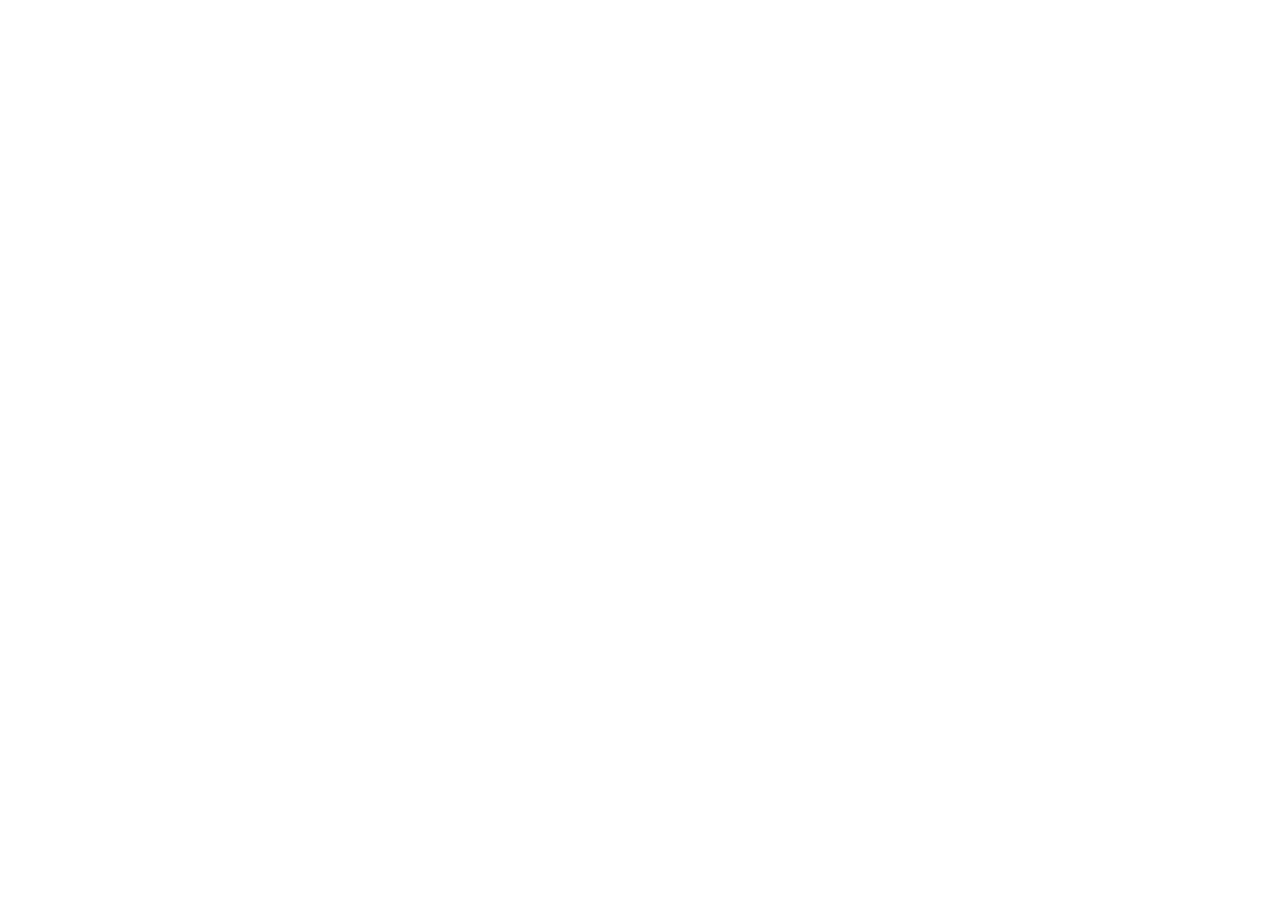
==== index.html @ 1e54fb96 "Add files via upload" ====
<!doctype html>
<html lang="en">

  <head>
    <meta charset="UTF-8" />
    <meta name="viewport" content="width=device-width, initial-scale=1.0, maximum-scale=1" />
    <link rel="icon" type="image/x-icon" href="/favicon.ico" />
    <link rel="icon" type="image/png" sizes="32x32" href="/favicon-32.png" />
    <link rel="apple-touch-icon" sizes="192x192" href="/favicon-192.png" />

    <!-- SEO -->
    <title>Raising Development · Empowering the Future of Infrastructure</title>
    <meta name="description" content="Raising Development Limited — Full-lifecycle infrastructure RWA investment management. Bridging Asia's USD 130B infrastructure funding gap through blockchain tokenization. Hong Kong-based, institutional-grade." />
    <meta name="keywords" content="infrastructure RWA, tokenized infrastructure, Hong Kong RWA, institutional tokenization, ERC-3643 infrastructure, real world assets, RDOS" />
    <meta name="robots" content="index, follow" />
    <link rel="canonical" href="https://raisingdevelopment.com" />

    <!-- Open Graph -->
    <meta property="og:type" content="website" />
    <meta property="og:url" content="https://raisingdevelopment.com" />
    <meta property="og:title" content="Raising Development · Empowering the Future of Infrastructure" />
    <meta property="og:description" content="Full-lifecycle infrastructure RWA investment management. Bridging Asia's USD 130B infrastructure funding gap through blockchain tokenization. Hong Kong-based, institutional-grade." />
    <meta property="og:image" content="https://raisingdevelopment.com/og-image.png" />
    <meta property="og:locale" content="en_US" />
    <meta property="og:locale:alternate" content="zh_CN" />
    <meta property="og:locale:alternate" content="zh_TW" />

    <!-- Twitter Card -->
    <meta name="twitter:card" content="summary_large_image" />
    <meta name="twitter:title" content="Raising Development · Empowering the Future of Infrastructure" />
    <meta name="twitter:description" content="Full-lifecycle infrastructure RWA investment management. Hong Kong-based, institutional-grade." />
    <meta name="twitter:image" content="https://raisingdevelopment.com/og-image.png" />

    <!-- DNS prefetch for Google Fonts -->
    <link rel="preconnect" href="https://fonts.googleapis.com" />
    <link rel="preconnect" href="https://fonts.gstatic.com" crossorigin />

    <!--
      PERFORMANCE: Fonts loaded asynchronously to eliminate render-blocking.
      Technique: media="print" onload="this.media='all'" — browser fetches
      non-blocking, then swaps to all media when ready.
      Fraunces + Inter are critical (EN hero text) → loaded first with fewer weights.
      Noto SC/TC are secondary (CJK only) → loaded last with minimal weights.
    -->

    <!-- Priority 1: Fraunces (display) + Inter (body) — EN critical path -->
    <link rel="preload" as="style"
      href="https://fonts.googleapis.com/css2?family=Fraunces:ital,opsz,wght@0,9..144,300;0,9..144,400;0,9..144,600;0,9..144,700;1,9..144,400&family=Inter:wght@300;400;500;600&display=swap" />
    <link
      href="https://fonts.googleapis.com/css2?family=Fraunces:ital,opsz,wght@0,9..144,300;0,9..144,400;0,9..144,600;0,9..144,700;1,9..144,400&family=Inter:wght@300;400;500;600&display=swap"
      rel="stylesheet" media="print" onload="this.media='all'" />

    <!-- Priority 2: Noto Serif SC + Noto Sans SC — Simplified Chinese only (reduced weights) -->
    <link
      href="https://fonts.googleapis.com/css2?family=Noto+Serif+SC:wght@400;500;700&family=Noto+Sans+SC:wght@300;400;500&display=swap"
      rel="stylesheet" media="print" onload="this.media='all'" />

    <!-- Priority 3: Noto Serif TC + Noto Sans TC — Traditional Chinese only (reduced weights) -->
    <link
      href="https://fonts.googleapis.com/css2?family=Noto+Serif+TC:wght@400;500;700&family=Noto+Sans+TC:wght@300;400;500&display=swap"
      rel="stylesheet" media="print" onload="this.media='all'" />

    <!-- Fallback for no-JS: load fonts synchronously -->
    <noscript>
      <link href="https://fonts.googleapis.com/css2?family=Fraunces:ital,opsz,wght@0,9..144,300;0,9..144,400;0,9..144,600;0,9..144,700;1,9..144,400&family=Inter:wght@300;400;500;600&display=swap" rel="stylesheet" />
      <link href="https://fonts.googleapis.com/css2?family=Noto+Serif+SC:wght@400;500;700&family=Noto+Sans+SC:wght@300;400;500&family=Noto+Serif+TC:wght@400;500;700&family=Noto+Sans+TC:wght@300;400;500&display=swap" rel="stylesheet" />
    </noscript>

    <!-- JSON-LD Organization -->
    <script type="application/ld+json">
    {
      "@context": "https://schema.org",
      "@type": "Organization",
      "name": "Raising Development Limited",
      "alternateName": "润信发展有限公司",
      "url": "https://raisingdevelopment.com",
      "logo": "https://raisingdevelopment.com/favicon-192.png",
      "contactPoint": {
        "@type": "ContactPoint",
        "email": "contact@raisingdevelopment.com",
        "contactType": "Business Enquiries"
      },
      "address": {
        "@type": "PostalAddress",
        "streetAddress": "Unit 1603, 16/F The L.Plaza, 367-375 Queen's Road Central",
        "addressLocality": "Sheung Wan",
        "addressRegion": "Hong Kong",
        "addressCountry": "HK"
      },
      "description": "Full-lifecycle infrastructure RWA investment management. Bridging Asia's USD 130B infrastructure funding gap through blockchain tokenization."
    }
    </script>
    <script type="module" crossorigin src="/assets/index-DsLiHP-k.js"></script>
    <link rel="modulepreload" crossorigin href="/assets/vendor-react-Bh3s792R.js">
    <link rel="modulepreload" crossorigin href="/assets/vendor-router-CZULGL5Z.js">
    <link rel="modulepreload" crossorigin href="/assets/vendor-ui-B005mIYu.js">
    <link rel="stylesheet" crossorigin href="/assets/index-CuD7RMTY.css">
    
  </head>

  <body>
    <script id="manus-runtime">window.__MANUS_HOST_DEV__ = false;
(function(){"use strict";var Mr={exports:{}},Kn={};/**
 * @license React
 * react-jsx-runtime.production.js
 *
 * Copyright (c) Meta Platforms, Inc. and affiliates.
 *
 * This source code is licensed under the MIT license found in the
 * LICENSE file in the root directory of this source tree.
 */var $c;function um(){if($c)return Kn;$c=1;var r=Symbol.for("react.transitional.element"),i=Symbol.for("react.fragment");function c(s,d,m){var x=null;if(m!==void 0&&(x=""+m),d.key!==void 0&&(x=""+d.key),"key"in d){m={};for(var R in d)R!=="key"&&(m[R]=d[R])}else m=d;return d=m.ref,{$$typeof:r,type:s,key:x,ref:d!==void 0?d:null,props:m}}return Kn.Fragment=i,Kn.jsx=c,Kn.jsxs=c,Kn}var Fc;function dm(){return Fc||(Fc=1,Mr.exports=um()),Mr.exports}var h=dm(),Ar={exports:{}},Pn={},Rr={exports:{}},Nr={};/**
 * @license React
 * scheduler.production.js
 *
 * Copyright (c) Meta Platforms, Inc. and affiliates.
 *
 * This source code is licensed under the MIT license found in the
 * LICENSE file in the root directory of this source tree.
 */var Ic;function fm(){return Ic||(Ic=1,function(r){function i(A,q){var B=A.length;A.push(q);t:for(;0<B;){var bt=B-1>>>1,p=A[bt];if(0<d(p,q))A[bt]=q,A[B]=p,B=bt;else break t}}function c(A){return A.length===0?null:A[0]}function s(A){if(A.length===0)return null;var q=A[0],B=A.pop();if(B!==q){A[0]=B;t:for(var bt=0,p=A.length,O=p>>>1;bt<O;){var X=2*(bt+1)-1,G=A[X],Z=X+1,st=A[Z];if(0>d(G,B))Z<p&&0>d(st,G)?(A[bt]=st,A[Z]=B,bt=Z):(A[bt]=G,A[X]=B,bt=X);else if(Z<p&&0>d(st,B))A[bt]=st,A[Z]=B,bt=Z;else break t}}return q}function d(A,q){var B=A.sortIndex-q.sortIndex;return B!==0?B:A.id-q.id}if(r.unstable_now=void 0,typeof performance=="object"&&typeof performance.now=="function"){var m=performance;r.unstable_now=function(){return m.now()}}else{var x=Date,R=x.now();r.unstable_now=function(){return x.now()-R}}var C=[],v=[],D=1,j=null,J=3,at=!1,$=!1,nt=!1,ct=!1,ht=typeof setTimeout=="function"?setTimeout:null,St=typeof clearTimeout=="function"?clearTimeout:null,_=typeof setImmediate<"u"?setImmediate:null;function Y(A){for(var q=c(v);q!==null;){if(q.callback===null)s(v);else if(q.startTime<=A)s(v),q.sortIndex=q.expirationTime,i(C,q);else break;q=c(v)}}function H(A){if(nt=!1,Y(A),!$)if(c(C)!==null)$=!0,it||(it=!0,Bt());else{var q=c(v);q!==null&&Mt(H,q.startTime-A)}}var it=!1,rt=-1,V=5,xt=-1;function Be(){return ct?!0:!(r.unstable_now()-xt<V)}function te(){if(ct=!1,it){var A=r.unstable_now();xt=A;var q=!0;try{t:{$=!1,nt&&(nt=!1,St(rt),rt=-1),at=!0;var B=J;try{e:{for(Y(A),j=c(C);j!==null&&!(j.expirationTime>A&&Be());){var bt=j.callback;if(typeof bt=="function"){j.callback=null,J=j.priorityLevel;var p=bt(j.expirationTime<=A);if(A=r.unstable_now(),typeof p=="function"){j.callback=p,Y(A),q=!0;break e}j===c(C)&&s(C),Y(A)}else s(C);j=c(C)}if(j!==null)q=!0;else{var O=c(v);O!==null&&Mt(H,O.startTime-A),q=!1}}break t}finally{j=null,J=B,at=!1}q=void 0}}finally{q?Bt():it=!1}}}var Bt;if(typeof _=="function")Bt=function(){_(te)};else if(typeof MessageChannel<"u"){var me=new MessageChannel,Se=me.port2;me.port1.onmessage=te,Bt=function(){Se.postMessage(null)}}else Bt=function(){ht(te,0)};function Mt(A,q){rt=ht(function(){A(r.unstable_now())},q)}r.unstable_IdlePriority=5,r.unstable_ImmediatePriority=1,r.unstable_LowPriority=4,r.unstable_NormalPriority=3,r.unstable_Profiling=null,r.unstable_UserBlockingPriority=2,r.unstable_cancelCallback=function(A){A.callback=null},r.unstable_forceFrameRate=function(A){0>A||125<A?console.error("forceFrameRate takes a positive int between 0 and 125, forcing frame rates higher than 125 fps is not supported"):V=0<A?Math.floor(1e3/A):5},r.unstable_getCurrentPriorityLevel=function(){return J},r.unstable_next=function(A){switch(J){case 1:case 2:case 3:var q=3;break;default:q=J}var B=J;J=q;try{return A()}finally{J=B}},r.unstable_requestPaint=function(){ct=!0},r.unstable_runWithPriority=function(A,q){switch(A){case 1:case 2:case 3:case 4:case 5:break;default:A=3}var B=J;J=A;try{return q()}finally{J=B}},r.unstable_scheduleCallback=function(A,q,B){var bt=r.unstable_now();switch(typeof B=="object"&&B!==null?(B=B.delay,B=typeof B=="number"&&0<B?bt+B:bt):B=bt,A){case 1:var p=-1;break;case 2:p=250;break;case 5:p=1073741823;break;case 4:p=1e4;break;default:p=5e3}return p=B+p,A={id:D++,callback:q,priorityLevel:A,startTime:B,expirationTime:p,sortIndex:-1},B>bt?(A.sortIndex=B,i(v,A),c(C)===null&&A===c(v)&&(nt?(St(rt),rt=-1):nt=!0,Mt(H,B-bt))):(A.sortIndex=p,i(C,A),$||at||($=!0,it||(it=!0,Bt()))),A},r.unstable_shouldYield=Be,r.unstable_wrapCallback=function(A){var q=J;return function(){var B=J;J=q;try{return A.apply(this,arguments)}finally{J=B}}}}(Nr)),Nr}var tu;function hm(){return tu||(tu=1,Rr.exports=fm()),Rr.exports}var zr={exports:{}},ut={};/**
 * @license React
 * react.production.js
 *
 * Copyright (c) Meta Platforms, Inc. and affiliates.
 *
 * This source code is licensed under the MIT license found in the
 * LICENSE file in the root directory of this source tree.
 */var eu;function mm(){if(eu)return ut;eu=1;var r=Symbol.for("react.transitional.element"),i=Symbol.for("react.portal"),c=Symbol.for("react.fragment"),s=Symbol.for("react.strict_mode"),d=Symbol.for("react.profiler"),m=Symbol.for("react.consumer"),x=Symbol.for("react.context"),R=Symbol.for("react.forward_ref"),C=Symbol.for("react.suspense"),v=Symbol.for("react.memo"),D=Symbol.for("react.lazy"),j=Symbol.iterator;function J(p){return p===null||typeof p!="object"?null:(p=j&&p[j]||p["@@iterator"],typeof p=="function"?p:null)}var at={isMounted:function(){return!1},enqueueForceUpdate:function(){},enqueueReplaceState:function(){},enqueueSetState:function(){}},$=Object.assign,nt={};function ct(p,O,X){this.props=p,this.context=O,this.refs=nt,this.updater=X||at}ct.prototype.isReactComponent={},ct.prototype.setState=function(p,O){if(typeof p!="object"&&typeof p!="function"&&p!=null)throw Error("takes an object of state variables to update or a function which returns an object of state variables.");this.updater.enqueueSetState(this,p,O,"setState")},ct.prototype.forceUpdate=function(p){this.updater.enqueueForceUpdate(this,p,"forceUpdate")};function ht(){}ht.prototype=ct.prototype;function St(p,O,X){this.props=p,this.context=O,this.refs=nt,this.updater=X||at}var _=St.prototype=new ht;_.constructor=St,$(_,ct.prototype),_.isPureReactComponent=!0;var Y=Array.isArray,H={H:null,A:null,T:null,S:null,V:null},it=Object.prototype.hasOwnProperty;function rt(p,O,X,G,Z,st){return X=st.ref,{$$typeof:r,type:p,key:O,ref:X!==void 0?X:null,props:st}}function V(p,O){return rt(p.type,O,void 0,void 0,void 0,p.props)}function xt(p){return typeof p=="object"&&p!==null&&p.$$typeof===r}function Be(p){var O={"=":"=0",":":"=2"};return"$"+p.replace(/[=:]/g,function(X){return O[X]})}var te=/\/+/g;function Bt(p,O){return typeof p=="object"&&p!==null&&p.key!=null?Be(""+p.key):O.toString(36)}function me(){}function Se(p){switch(p.status){case"fulfilled":return p.value;case"rejected":throw p.reason;default:switch(typeof p.status=="string"?p.then(me,me):(p.status="pending",p.then(function(O){p.status==="pending"&&(p.status="fulfilled",p.value=O)},function(O){p.status==="pending"&&(p.status="rejected",p.reason=O)})),p.status){case"fulfilled":return p.value;case"rejected":throw p.reason}}throw p}function Mt(p,O,X,G,Z){var st=typeof p;(st==="undefined"||st==="boolean")&&(p=null);var I=!1;if(p===null)I=!0;else switch(st){case"bigint":case"string":case"number":I=!0;break;case"object":switch(p.$$typeof){case r:case i:I=!0;break;case D:return I=p._init,Mt(I(p._payload),O,X,G,Z)}}if(I)return Z=Z(p),I=G===""?"."+Bt(p,0):G,Y(Z)?(X="",I!=null&&(X=I.replace(te,"$&/")+"/"),Mt(Z,O,X,"",function(Jt){return Jt})):Z!=null&&(xt(Z)&&(Z=V(Z,X+(Z.key==null||p&&p.key===Z.key?"":(""+Z.key).replace(te,"$&/")+"/")+I)),O.push(Z)),1;I=0;var gt=G===""?".":G+":";if(Y(p))for(var Tt=0;Tt<p.length;Tt++)G=p[Tt],st=gt+Bt(G,Tt),I+=Mt(G,O,X,st,Z);else if(Tt=J(p),typeof Tt=="function")for(p=Tt.call(p),Tt=0;!(G=p.next()).done;)G=G.value,st=gt+Bt(G,Tt++),I+=Mt(G,O,X,st,Z);else if(st==="object"){if(typeof p.then=="function")return Mt(Se(p),O,X,G,Z);throw O=String(p),Error("Objects are not valid as a React child (found: "+(O==="[object Object]"?"object with keys {"+Object.keys(p).join(", ")+"}":O)+"). If you meant to render a collection of children, use an array instead.")}return I}function A(p,O,X){if(p==null)return p;var G=[],Z=0;return Mt(p,G,"","",function(st){return O.call(X,st,Z++)}),G}function q(p){if(p._status===-1){var O=p._result;O=O(),O.then(function(X){(p._status===0||p._status===-1)&&(p._status=1,p._result=X)},function(X){(p._status===0||p._status===-1)&&(p._status=2,p._result=X)}),p._status===-1&&(p._status=0,p._result=O)}if(p._status===1)return p._result.default;throw p._result}var B=typeof reportError=="function"?reportError:function(p){if(typeof window=="object"&&typeof window.ErrorEvent=="function"){var O=new window.ErrorEvent("error",{bubbles:!0,cancelable:!0,message:typeof p=="object"&&p!==null&&typeof p.message=="string"?String(p.message):String(p),error:p});if(!window.dispatchEvent(O))return}else if(typeof process=="object"&&typeof process.emit=="function"){process.emit("uncaughtException",p);return}console.error(p)};function bt(){}return ut.Children={map:A,forEach:function(p,O,X){A(p,function(){O.apply(this,arguments)},X)},count:function(p){var O=0;return A(p,function(){O++}),O},toArray:function(p){return A(p,function(O){return O})||[]},only:function(p){if(!xt(p))throw Error("React.Children.only expected to receive a single React element child.");return p}},ut.Component=ct,ut.Fragment=c,ut.Profiler=d,ut.PureComponent=St,ut.StrictMode=s,ut.Suspense=C,ut.__CLIENT_INTERNALS_DO_NOT_USE_OR_WARN_USERS_THEY_CANNOT_UPGRADE=H,ut.__COMPILER_RUNTIME={__proto__:null,c:function(p){return H.H.useMemoCache(p)}},ut.cache=function(p){return function(){return p.apply(null,arguments)}},ut.cloneElement=function(p,O,X){if(p==null)throw Error("The argument must be a React element, but you passed "+p+".");var G=$({},p.props),Z=p.key,st=void 0;if(O!=null)for(I in O.ref!==void 0&&(st=void 0),O.key!==void 0&&(Z=""+O.key),O)!it.call(O,I)||I==="key"||I==="__self"||I==="__source"||I==="ref"&&O.ref===void 0||(G[I]=O[I]);var I=arguments.length-2;if(I===1)G.children=X;else if(1<I){for(var gt=Array(I),Tt=0;Tt<I;Tt++)gt[Tt]=arguments[Tt+2];G.children=gt}return rt(p.type,Z,void 0,void 0,st,G)},ut.createContext=function(p){return p={$$typeof:x,_currentValue:p,_currentValue2:p,_threadCount:0,Provider:null,Consumer:null},p.Provider=p,p.Consumer={$$typeof:m,_context:p},p},ut.createElement=function(p,O,X){var G,Z={},st=null;if(O!=null)for(G in O.key!==void 0&&(st=""+O.key),O)it.call(O,G)&&G!=="key"&&G!=="__self"&&G!=="__source"&&(Z[G]=O[G]);var I=arguments.length-2;if(I===1)Z.children=X;else if(1<I){for(var gt=Array(I),Tt=0;Tt<I;Tt++)gt[Tt]=arguments[Tt+2];Z.children=gt}if(p&&p.defaultProps)for(G in I=p.defaultProps,I)Z[G]===void 0&&(Z[G]=I[G]);return rt(p,st,void 0,void 0,null,Z)},ut.createRef=function(){return{current:null}},ut.forwardRef=function(p){return{$$typeof:R,render:p}},ut.isValidElement=xt,ut.lazy=function(p){return{$$typeof:D,_payload:{_status:-1,_result:p},_init:q}},ut.memo=function(p,O){return{$$typeof:v,type:p,compare:O===void 0?null:O}},ut.startTransition=function(p){var O=H.T,X={};H.T=X;try{var G=p(),Z=H.S;Z!==null&&Z(X,G),typeof G=="object"&&G!==null&&typeof G.then=="function"&&G.then(bt,B)}catch(st){B(st)}finally{H.T=O}},ut.unstable_useCacheRefresh=function(){return H.H.useCacheRefresh()},ut.use=function(p){return H.H.use(p)},ut.useActionState=function(p,O,X){return H.H.useActionState(p,O,X)},ut.useCallback=function(p,O){return H.H.useCallback(p,O)},ut.useContext=function(p){return H.H.useContext(p)},ut.useDebugValue=function(){},ut.useDeferredValue=function(p,O){return H.H.useDeferredValue(p,O)},ut.useEffect=function(p,O,X){var G=H.H;if(typeof X=="function")throw Error("useEffect CRUD overload is not enabled in this build of React.");return G.useEffect(p,O)},ut.useId=function(){return H.H.useId()},ut.useImperativeHandle=function(p,O,X){return H.H.useImperativeHandle(p,O,X)},ut.useInsertionEffect=function(p,O){return H.H.useInsertionEffect(p,O)},ut.useLayoutEffect=function(p,O){return H.H.useLayoutEffect(p,O)},ut.useMemo=function(p,O){return H.H.useMemo(p,O)},ut.useOptimistic=function(p,O){return H.H.useOptimistic(p,O)},ut.useReducer=function(p,O,X){return H.H.useReducer(p,O,X)},ut.useRef=function(p){return H.H.useRef(p)},ut.useState=function(p){return H.H.useState(p)},ut.useSyncExternalStore=function(p,O,X){return H.H.useSyncExternalStore(p,O,X)},ut.useTransition=function(){return H.H.useTransition()},ut.version="19.1.1",ut}var lu;function _r(){return lu||(lu=1,zr.exports=mm()),zr.exports}var kr={exports:{}},he={};/**
 * @license React
 * react-dom.production.js
 *
 * Copyright (c) Meta Platforms, Inc. and affiliates.
 *
 * This source code is licensed under the MIT license found in the
 * LICENSE file in the root directory of this source tree.
 */var au;function gm(){if(au)return he;au=1;var r=_r();function i(C){var v="https://react.dev/errors/"+C;if(1<arguments.length){v+="?args[]="+encodeURIComponent(arguments[1]);for(var D=2;D<arguments.length;D++)v+="&args[]="+encodeURIComponent(arguments[D])}return"Minified React error #"+C+"; visit "+v+" for the full message or use the non-minified dev environment for full errors and additional helpful warnings."}function c(){}var s={d:{f:c,r:function(){throw Error(i(522))},D:c,C:c,L:c,m:c,X:c,S:c,M:c},p:0,findDOMNode:null},d=Symbol.for("react.portal");function m(C,v,D){var j=3<arguments.length&&arguments[3]!==void 0?arguments[3]:null;return{$$typeof:d,key:j==null?null:""+j,children:C,containerInfo:v,implementation:D}}var x=r.__CLIENT_INTERNALS_DO_NOT_USE_OR_WARN_USERS_THEY_CANNOT_UPGRADE;function R(C,v){if(C==="font")return"";if(typeof v=="string")return v==="use-credentials"?v:""}return he.__DOM_INTERNALS_DO_NOT_USE_OR_WARN_USERS_THEY_CANNOT_UPGRADE=s,he.createPortal=function(C,v){var D=2<arguments.length&&arguments[2]!==void 0?arguments[2]:null;if(!v||v.nodeType!==1&&v.nodeType!==9&&v.nodeType!==11)throw Error(i(299));return m(C,v,null,D)},he.flushSync=function(C){var v=x.T,D=s.p;try{if(x.T=null,s.p=2,C)return C()}finally{x.T=v,s.p=D,s.d.f()}},he.preconnect=function(C,v){typeof C=="string"&&(v?(v=v.crossOrigin,v=typeof v=="string"?v==="use-credentials"?v:"":void 0):v=null,s.d.C(C,v))},he.prefetchDNS=function(C){typeof C=="string"&&s.d.D(C)},he.preinit=function(C,v){if(typeof C=="string"&&v&&typeof v.as=="string"){var D=v.as,j=R(D,v.crossOrigin),J=typeof v.integrity=="string"?v.integrity:void 0,at=typeof v.fetchPriority=="string"?v.fetchPriority:void 0;D==="style"?s.d.S(C,typeof v.precedence=="string"?v.precedence:void 0,{crossOrigin:j,integrity:J,fetchPriority:at}):D==="script"&&s.d.X(C,{crossOrigin:j,integrity:J,fetchPriority:at,nonce:typeof v.nonce=="string"?v.nonce:void 0})}},he.preinitModule=function(C,v){if(typeof C=="string")if(typeof v=="object"&&v!==null){if(v.as==null||v.as==="script"){var D=R(v.as,v.crossOrigin);s.d.M(C,{crossOrigin:D,integrity:typeof v.integrity=="string"?v.integrity:void 0,nonce:typeof v.nonce=="string"?v.nonce:void 0})}}else v==null&&s.d.M(C)},he.preload=function(C,v){if(typeof C=="string"&&typeof v=="object"&&v!==null&&typeof v.as=="string"){var D=v.as,j=R(D,v.crossOrigin);s.d.L(C,D,{crossOrigin:j,integrity:typeof v.integrity=="string"?v.integrity:void 0,nonce:typeof v.nonce=="string"?v.nonce:void 0,type:typeof v.type=="string"?v.type:void 0,fetchPriority:typeof v.fetchPriority=="string"?v.fetchPriority:void 0,referrerPolicy:typeof v.referrerPolicy=="string"?v.referrerPolicy:void 0,imageSrcSet:typeof v.imageSrcSet=="string"?v.imageSrcSet:void 0,imageSizes:typeof v.imageSizes=="string"?v.imageSizes:void 0,media:typeof v.media=="string"?v.media:void 0})}},he.preloadModule=function(C,v){if(typeof C=="string")if(v){var D=R(v.as,v.crossOrigin);s.d.m(C,{as:typeof v.as=="string"&&v.as!=="script"?v.as:void 0,crossOrigin:D,integrity:typeof v.integrity=="string"?v.integrity:void 0})}else s.d.m(C)},he.requestFormReset=function(C){s.d.r(C)},he.unstable_batchedUpdates=function(C,v){return C(v)},he.useFormState=function(C,v,D){return x.H.useFormState(C,v,D)},he.useFormStatus=function(){return x.H.useHostTransitionStatus()},he.version="19.1.1",he}var nu;function pm(){if(nu)return kr.exports;nu=1;function r(){if(!(typeof __REACT_DEVTOOLS_GLOBAL_HOOK__>"u"||typeof __REACT_DEVTOOLS_GLOBAL_HOOK__.checkDCE!="function"))try{__REACT_DEVTOOLS_GLOBAL_HOOK__.checkDCE(r)}catch(i){console.error(i)}}return r(),kr.exports=gm(),kr.exports}/**
 * @license React
 * react-dom-client.production.js
 *
 * Copyright (c) Meta Platforms, Inc. and affiliates.
 *
 * This source code is licensed under the MIT license found in the
 * LICENSE file in the root directory of this source tree.
 */var ou;function ym(){if(ou)return Pn;ou=1;var r=hm(),i=_r(),c=pm();function s(t){var e="https://react.dev/errors/"+t;if(1<arguments.length){e+="?args[]="+encodeURIComponent(arguments[1]);for(var l=2;l<arguments.length;l++)e+="&args[]="+encodeURIComponent(arguments[l])}return"Minified React error #"+t+"; visit "+e+" for the full message or use the non-minified dev environment for full errors and additional helpful warnings."}function d(t){return!(!t||t.nodeType!==1&&t.nodeType!==9&&t.nodeType!==11)}function m(t){var e=t,l=t;if(t.alternate)for(;e.return;)e=e.return;else{t=e;do e=t,(e.flags&4098)!==0&&(l=e.return),t=e.return;while(t)}return e.tag===3?l:null}function x(t){if(t.tag===13){var e=t.memoizedState;if(e===null&&(t=t.alternate,t!==null&&(e=t.memoizedState)),e!==null)return e.dehydrated}return null}function R(t){if(m(t)!==t)throw Error(s(188))}function C(t){var e=t.alternate;if(!e){if(e=m(t),e===null)throw Error(s(188));return e!==t?null:t}for(var l=t,a=e;;){var n=l.return;if(n===null)break;var o=n.alternate;if(o===null){if(a=n.return,a!==null){l=a;continue}break}if(n.child===o.child){for(o=n.child;o;){if(o===l)return R(n),t;if(o===a)return R(n),e;o=o.sibling}throw Error(s(188))}if(l.return!==a.return)l=n,a=o;else{for(var u=!1,f=n.child;f;){if(f===l){u=!0,l=n,a=o;break}if(f===a){u=!0,a=n,l=o;break}f=f.sibling}if(!u){for(f=o.child;f;){if(f===l){u=!0,l=o,a=n;break}if(f===a){u=!0,a=o,l=n;break}f=f.sibling}if(!u)throw Error(s(189))}}if(l.alternate!==a)throw Error(s(190))}if(l.tag!==3)throw Error(s(188));return l.stateNode.current===l?t:e}function v(t){var e=t.tag;if(e===5||e===26||e===27||e===6)return t;for(t=t.child;t!==null;){if(e=v(t),e!==null)return e;t=t.sibling}return null}var D=Object.assign,j=Symbol.for("react.element"),J=Symbol.for("react.transitional.element"),at=Symbol.for("react.portal"),$=Symbol.for("react.fragment"),nt=Symbol.for("react.strict_mode"),ct=Symbol.for("react.profiler"),ht=Symbol.for("react.provider"),St=Symbol.for("react.consumer"),_=Symbol.for("react.context"),Y=Symbol.for("react.forward_ref"),H=Symbol.for("react.suspense"),it=Symbol.for("react.suspense_list"),rt=Symbol.for("react.memo"),V=Symbol.for("react.lazy"),xt=Symbol.for("react.activity"),Be=Symbol.for("react.memo_cache_sentinel"),te=Symbol.iterator;function Bt(t){return t===null||typeof t!="object"?null:(t=te&&t[te]||t["@@iterator"],typeof t=="function"?t:null)}var me=Symbol.for("react.client.reference");function Se(t){if(t==null)return null;if(typeof t=="function")return t.$$typeof===me?null:t.displayName||t.name||null;if(typeof t=="string")return t;switch(t){case $:return"Fragment";case ct:return"Profiler";case nt:return"StrictMode";case H:return"Suspense";case it:return"SuspenseList";case xt:return"Activity"}if(typeof t=="object")switch(t.$$typeof){case at:return"Portal";case _:return(t.displayName||"Context")+".Provider";case St:return(t._context.displayName||"Context")+".Consumer";case Y:var e=t.render;return t=t.displayName,t||(t=e.displayName||e.name||"",t=t!==""?"ForwardRef("+t+")":"ForwardRef"),t;case rt:return e=t.displayName||null,e!==null?e:Se(t.type)||"Memo";case V:e=t._payload,t=t._init;try{return Se(t(e))}catch{}}return null}var Mt=Array.isArray,A=i.__CLIENT_INTERNALS_DO_NOT_USE_OR_WARN_USERS_THEY_CANNOT_UPGRADE,q=c.__DOM_INTERNALS_DO_NOT_USE_OR_WARN_USERS_THEY_CANNOT_UPGRADE,B={pending:!1,data:null,method:null,action:null},bt=[],p=-1;function O(t){return{current:t}}function X(t){0>p||(t.current=bt[p],bt[p]=null,p--)}function G(t,e){p++,bt[p]=t.current,t.current=e}var Z=O(null),st=O(null),I=O(null),gt=O(null);function Tt(t,e){switch(G(I,e),G(st,t),G(Z,null),e.nodeType){case 9:case 11:t=(t=e.documentElement)&&(t=t.namespaceURI)?Hh(t):0;break;default:if(t=e.tagName,e=e.namespaceURI)e=Hh(e),t=Uh(e,t);else switch(t){case"svg":t=1;break;case"math":t=2;break;default:t=0}}X(Z),G(Z,t)}function Jt(){X(Z),X(st),X(I)}function Ke(t){t.memoizedState!==null&&G(gt,t);var e=Z.current,l=Uh(e,t.type);e!==l&&(G(st,t),G(Z,l))}function Ce(t){st.current===t&&(X(Z),X(st)),gt.current===t&&(X(gt),Wo._currentValue=B)}var Pe=Object.prototype.hasOwnProperty,yl=r.unstable_scheduleCallback,sn=r.unstable_cancelCallback,Ca=r.unstable_shouldYield,ri=r.unstable_requestPaint,ge=r.unstable_now,si=r.unstable_getCurrentPriorityLevel,Ul=r.unstable_ImmediatePriority,Fn=r.unstable_UserBlockingPriority,nl=r.unstable_NormalPriority,ci=r.unstable_LowPriority,Gl=r.unstable_IdlePriority,ui=r.log,Ea=r.unstable_setDisableYieldValue,ql=null,Wt=null;function Je(t){if(typeof ui=="function"&&Ea(t),Wt&&typeof Wt.setStrictMode=="function")try{Wt.setStrictMode(ql,t)}catch{}}var $t=Math.clz32?Math.clz32:fi,di=Math.log,Ta=Math.LN2;function fi(t){return t>>>=0,t===0?32:31-(di(t)/Ta|0)|0}var L=256,cn=4194304;function vl(t){var e=t&42;if(e!==0)return e;switch(t&-t){case 1:return 1;case 2:return 2;case 4:return 4;case 8:return 8;case 16:return 16;case 32:return 32;case 64:return 64;case 128:return 128;case 256:case 512:case 1024:case 2048:case 4096:case 8192:case 16384:case 32768:case 65536:case 131072:case 262144:case 524288:case 1048576:case 2097152:return t&4194048;case 4194304:case 8388608:case 16777216:case 33554432:return t&62914560;case 67108864:return 67108864;case 134217728:return 134217728;case 268435456:return 268435456;case 536870912:return 536870912;case 1073741824:return 0;default:return t}}function un(t,e,l){var a=t.pendingLanes;if(a===0)return 0;var n=0,o=t.suspendedLanes,u=t.pingedLanes;t=t.warmLanes;var f=a&134217727;return f!==0?(a=f&~o,a!==0?n=vl(a):(u&=f,u!==0?n=vl(u):l||(l=f&~t,l!==0&&(n=vl(l))))):(f=a&~o,f!==0?n=vl(f):u!==0?n=vl(u):l||(l=a&~t,l!==0&&(n=vl(l)))),n===0?0:e!==0&&e!==n&&(e&o)===0&&(o=n&-n,l=e&-e,o>=l||o===32&&(l&4194048)!==0)?e:n}function Dt(t,e){return(t.pendingLanes&~(t.suspendedLanes&~t.pingedLanes)&e)===0}function In(t,e){switch(t){case 1:case 2:case 4:case 8:case 64:return e+250;case 16:case 32:case 128:case 256:case 512:case 1024:case 2048:case 4096:case 8192:case 16384:case 32768:case 65536:case 131072:case 262144:case 524288:case 1048576:case 2097152:return e+5e3;case 4194304:case 8388608:case 16777216:case 33554432:return-1;case 67108864:case 134217728:case 268435456:case 536870912:case 1073741824:return-1;default:return-1}}function to(){var t=L;return L<<=1,(L&4194048)===0&&(L=256),t}function hi(){var t=cn;return cn<<=1,(cn&62914560)===0&&(cn=4194304),t}function eo(t){for(var e=[],l=0;31>l;l++)e.push(t);return e}function Da(t,e){t.pendingLanes|=e,e!==268435456&&(t.suspendedLanes=0,t.pingedLanes=0,t.warmLanes=0)}function Ir(t,e,l,a,n,o){var u=t.pendingLanes;t.pendingLanes=l,t.suspendedLanes=0,t.pingedLanes=0,t.warmLanes=0,t.expiredLanes&=l,t.entangledLanes&=l,t.errorRecoveryDisabledLanes&=l,t.shellSuspendCounter=0;var f=t.entanglements,g=t.expirationTimes,S=t.hiddenUpdates;for(l=u&~l;0<l;){var N=31-$t(l),k=1<<N;f[N]=0,g[N]=-1;var E=S[N];if(E!==null)for(S[N]=null,N=0;N<E.length;N++){var T=E[N];T!==null&&(T.lane&=-536870913)}l&=~k}a!==0&&mi(t,a,0),o!==0&&n===0&&t.tag!==0&&(t.suspendedLanes|=o&~(u&~e))}function mi(t,e,l){t.pendingLanes|=e,t.suspendedLanes&=~e;var a=31-$t(e);t.entangledLanes|=e,t.entanglements[a]=t.entanglements[a]|1073741824|l&4194090}function gi(t,e){var l=t.entangledLanes|=e;for(t=t.entanglements;l;){var a=31-$t(l),n=1<<a;n&e|t[a]&e&&(t[a]|=e),l&=~n}}function lo(t){switch(t){case 2:t=1;break;case 8:t=4;break;case 32:t=16;break;case 256:case 512:case 1024:case 2048:case 4096:case 8192:case 16384:case 32768:case 65536:case 131072:case 262144:case 524288:case 1048576:case 2097152:case 4194304:case 8388608:case 16777216:case 33554432:t=128;break;case 268435456:t=134217728;break;default:t=0}return t}function ao(t){return t&=-t,2<t?8<t?(t&134217727)!==0?32:268435456:8:2}function pi(){var t=q.p;return t!==0?t:(t=window.event,t===void 0?32:nm(t.type))}function ts(t,e){var l=q.p;try{return q.p=t,e()}finally{q.p=l}}var ol=Math.random().toString(36).slice(2),ee="__reactFiber$"+ol,pe="__reactProps$"+ol,Yl="__reactContainer$"+ol,no="__reactEvents$"+ol,es="__reactListeners$"+ol,ls="__reactHandles$"+ol,yi="__reactResources$"+ol,Ma="__reactMarker$"+ol;function oo(t){delete t[ee],delete t[pe],delete t[no],delete t[es],delete t[ls]}function Vl(t){var e=t[ee];if(e)return e;for(var l=t.parentNode;l;){if(e=l[Yl]||l[ee]){if(l=e.alternate,e.child!==null||l!==null&&l.child!==null)for(t=Vh(t);t!==null;){if(l=t[ee])return l;t=Vh(t)}return e}t=l,l=t.parentNode}return null}function Xl(t){if(t=t[ee]||t[Yl]){var e=t.tag;if(e===5||e===6||e===13||e===26||e===27||e===3)return t}return null}function Aa(t){var e=t.tag;if(e===5||e===26||e===27||e===6)return t.stateNode;throw Error(s(33))}function Zl(t){var e=t[yi];return e||(e=t[yi]={hoistableStyles:new Map,hoistableScripts:new Map}),e}function Vt(t){t[Ma]=!0}var vi=new Set,bi={};function bl(t,e){We(t,e),We(t+"Capture",e)}function We(t,e){for(bi[t]=e,t=0;t<e.length;t++)vi.add(e[t])}var as=RegExp("^[:A-Z_a-z\\u00C0-\\u00D6\\u00D8-\\u00F6\\u00F8-\\u02FF\\u0370-\\u037D\\u037F-\\u1FFF\\u200C-\\u200D\\u2070-\\u218F\\u2C00-\\u2FEF\\u3001-\\uD7FF\\uF900-\\uFDCF\\uFDF0-\\uFFFD][:A-Z_a-z\\u00C0-\\u00D6\\u00D8-\\u00F6\\u00F8-\\u02FF\\u0370-\\u037D\\u037F-\\u1FFF\\u200C-\\u200D\\u2070-\\u218F\\u2C00-\\u2FEF\\u3001-\\uD7FF\\uF900-\\uFDCF\\uFDF0-\\uFFFD\\-.0-9\\u00B7\\u0300-\\u036F\\u203F-\\u2040]*$"),xi={},wi={};function Ra(t){return Pe.call(wi,t)?!0:Pe.call(xi,t)?!1:as.test(t)?wi[t]=!0:(xi[t]=!0,!1)}function M(t,e,l){if(Ra(e))if(l===null)t.removeAttribute(e);else{switch(typeof l){case"undefined":case"function":case"symbol":t.removeAttribute(e);return;case"boolean":var a=e.toLowerCase().slice(0,5);if(a!=="data-"&&a!=="aria-"){t.removeAttribute(e);return}}t.setAttribute(e,""+l)}}function tt(t,e,l){if(l===null)t.removeAttribute(e);else{switch(typeof l){case"undefined":case"function":case"symbol":case"boolean":t.removeAttribute(e);return}t.setAttribute(e,""+l)}}function Ot(t,e,l,a){if(a===null)t.removeAttribute(l);else{switch(typeof a){case"undefined":case"function":case"symbol":case"boolean":t.removeAttribute(l);return}t.setAttributeNS(e,l,""+a)}}var le,Ee;function ae(t){if(le===void 0)try{throw Error()}catch(l){var e=l.stack.trim().match(/\n( *(at )?)/);le=e&&e[1]||"",Ee=-1<l.stack.indexOf(`
    at`)?" (<anonymous>)":-1<l.stack.indexOf("@")?"@unknown:0:0":""}return`
`+le+t+Ee}var Le=!1;function He(t,e){if(!t||Le)return"";Le=!0;var l=Error.prepareStackTrace;Error.prepareStackTrace=void 0;try{var a={DetermineComponentFrameRoot:function(){try{if(e){var k=function(){throw Error()};if(Object.defineProperty(k.prototype,"props",{set:function(){throw Error()}}),typeof Reflect=="object"&&Reflect.construct){try{Reflect.construct(k,[])}catch(T){var E=T}Reflect.construct(t,[],k)}else{try{k.call()}catch(T){E=T}t.call(k.prototype)}}else{try{throw Error()}catch(T){E=T}(k=t())&&typeof k.catch=="function"&&k.catch(function(){})}}catch(T){if(T&&E&&typeof T.stack=="string")return[T.stack,E.stack]}return[null,null]}};a.DetermineComponentFrameRoot.displayName="DetermineComponentFrameRoot";var n=Object.getOwnPropertyDescriptor(a.DetermineComponentFrameRoot,"name");n&&n.configurable&&Object.defineProperty(a.DetermineComponentFrameRoot,"name",{value:"DetermineComponentFrameRoot"});var o=a.DetermineComponentFrameRoot(),u=o[0],f=o[1];if(u&&f){var g=u.split(`
`),S=f.split(`
`);for(n=a=0;a<g.length&&!g[a].includes("DetermineComponentFrameRoot");)a++;for(;n<S.length&&!S[n].includes("DetermineComponentFrameRoot");)n++;if(a===g.length||n===S.length)for(a=g.length-1,n=S.length-1;1<=a&&0<=n&&g[a]!==S[n];)n--;for(;1<=a&&0<=n;a--,n--)if(g[a]!==S[n]){if(a!==1||n!==1)do if(a--,n--,0>n||g[a]!==S[n]){var N=`
`+g[a].replace(" at new "," at ");return t.displayName&&N.includes("<anonymous>")&&(N=N.replace("<anonymous>",t.displayName)),N}while(1<=a&&0<=n);break}}}finally{Le=!1,Error.prepareStackTrace=l}return(l=t?t.displayName||t.name:"")?ae(l):""}function Ql(t){switch(t.tag){case 26:case 27:case 5:return ae(t.type);case 16:return ae("Lazy");case 13:return ae("Suspense");case 19:return ae("SuspenseList");case 0:case 15:return He(t.type,!1);case 11:return He(t.type.render,!1);case 1:return He(t.type,!0);case 31:return ae("Activity");default:return""}}function xl(t){try{var e="";do e+=Ql(t),t=t.return;while(t);return e}catch(l){return`
Error generating stack: `+l.message+`
`+l.stack}}function Xt(t){switch(typeof t){case"bigint":case"boolean":case"number":case"string":case"undefined":return t;case"object":return t;default:return""}}function il(t){var e=t.type;return(t=t.nodeName)&&t.toLowerCase()==="input"&&(e==="checkbox"||e==="radio")}function ve(t){var e=il(t)?"checked":"value",l=Object.getOwnPropertyDescriptor(t.constructor.prototype,e),a=""+t[e];if(!t.hasOwnProperty(e)&&typeof l<"u"&&typeof l.get=="function"&&typeof l.set=="function"){var n=l.get,o=l.set;return Object.defineProperty(t,e,{configurable:!0,get:function(){return n.call(this)},set:function(u){a=""+u,o.call(this,u)}}),Object.defineProperty(t,e,{enumerable:l.enumerable}),{getValue:function(){return a},setValue:function(u){a=""+u},stopTracking:function(){t._valueTracker=null,delete t[e]}}}}function re(t){t._valueTracker||(t._valueTracker=ve(t))}function rl(t){if(!t)return!1;var e=t._valueTracker;if(!e)return!0;var l=e.getValue(),a="";return t&&(a=il(t)?t.checked?"true":"false":t.value),t=a,t!==l?(e.setValue(t),!0):!1}function wl(t){if(t=t||(typeof document<"u"?document:void 0),typeof t>"u")return null;try{return t.activeElement||t.body}catch{return t.body}}var dn=/[\n"\\]/g;function se(t){return t.replace(dn,function(e){return"\\"+e.charCodeAt(0).toString(16)+" "})}function Kl(t,e,l,a,n,o,u,f){t.name="",u!=null&&typeof u!="function"&&typeof u!="symbol"&&typeof u!="boolean"?t.type=u:t.removeAttribute("type"),e!=null?u==="number"?(e===0&&t.value===""||t.value!=e)&&(t.value=""+Xt(e)):t.value!==""+Xt(e)&&(t.value=""+Xt(e)):u!=="submit"&&u!=="reset"||t.removeAttribute("value"),e!=null?Pl(t,u,Xt(e)):l!=null?Pl(t,u,Xt(l)):a!=null&&t.removeAttribute("value"),n==null&&o!=null&&(t.defaultChecked=!!o),n!=null&&(t.checked=n&&typeof n!="function"&&typeof n!="symbol"),f!=null&&typeof f!="function"&&typeof f!="symbol"&&typeof f!="boolean"?t.name=""+Xt(f):t.removeAttribute("name")}function Na(t,e,l,a,n,o,u,f){if(o!=null&&typeof o!="function"&&typeof o!="symbol"&&typeof o!="boolean"&&(t.type=o),e!=null||l!=null){if(!(o!=="submit"&&o!=="reset"||e!=null))return;l=l!=null?""+Xt(l):"",e=e!=null?""+Xt(e):l,f||e===t.value||(t.value=e),t.defaultValue=e}a=a??n,a=typeof a!="function"&&typeof a!="symbol"&&!!a,t.checked=f?t.checked:!!a,t.defaultChecked=!!a,u!=null&&typeof u!="function"&&typeof u!="symbol"&&typeof u!="boolean"&&(t.name=u)}function Pl(t,e,l){e==="number"&&wl(t.ownerDocument)===t||t.defaultValue===""+l||(t.defaultValue=""+l)}function $e(t,e,l,a){if(t=t.options,e){e={};for(var n=0;n<l.length;n++)e["$"+l[n]]=!0;for(l=0;l<t.length;l++)n=e.hasOwnProperty("$"+t[l].value),t[l].selected!==n&&(t[l].selected=n),n&&a&&(t[l].defaultSelected=!0)}else{for(l=""+Xt(l),e=null,n=0;n<t.length;n++){if(t[n].value===l){t[n].selected=!0,a&&(t[n].defaultSelected=!0);return}e!==null||t[n].disabled||(e=t[n])}e!==null&&(e.selected=!0)}}function za(t,e,l){if(e!=null&&(e=""+Xt(e),e!==t.value&&(t.value=e),l==null)){t.defaultValue!==e&&(t.defaultValue=e);return}t.defaultValue=l!=null?""+Xt(l):""}function _a(t,e,l,a){if(e==null){if(a!=null){if(l!=null)throw Error(s(92));if(Mt(a)){if(1<a.length)throw Error(s(93));a=a[0]}l=a}l==null&&(l=""),e=l}l=Xt(e),t.defaultValue=l,a=t.textContent,a===l&&a!==""&&a!==null&&(t.value=a)}function Fe(t,e){if(e){var l=t.firstChild;if(l&&l===t.lastChild&&l.nodeType===3){l.nodeValue=e;return}}t.textContent=e}var fn=new Set("animationIterationCount aspectRatio borderImageOutset borderImageSlice borderImageWidth boxFlex boxFlexGroup boxOrdinalGroup columnCount columns flex flexGrow flexPositive flexShrink flexNegative flexOrder gridArea gridRow gridRowEnd gridRowSpan gridRowStart gridColumn gridColumnEnd gridColumnSpan gridColumnStart fontWeight lineClamp lineHeight opacity order orphans scale tabSize widows zIndex zoom fillOpacity floodOpacity stopOpacity strokeDasharray strokeDashoffset strokeMiterlimit strokeOpacity strokeWidth MozAnimationIterationCount MozBoxFlex MozBoxFlexGroup MozLineClamp msAnimationIterationCount msFlex msZoom msFlexGrow msFlexNegative msFlexOrder msFlexPositive msFlexShrink msGridColumn msGridColumnSpan msGridRow msGridRowSpan WebkitAnimationIterationCount WebkitBoxFlex WebKitBoxFlexGroup WebkitBoxOrdinalGroup WebkitColumnCount WebkitColumns WebkitFlex WebkitFlexGrow WebkitFlexPositive WebkitFlexShrink WebkitLineClamp".split(" "));function ka(t,e,l){var a=e.indexOf("--")===0;l==null||typeof l=="boolean"||l===""?a?t.setProperty(e,""):e==="float"?t.cssFloat="":t[e]="":a?t.setProperty(e,l):typeof l!="number"||l===0||fn.has(e)?e==="float"?t.cssFloat=l:t[e]=(""+l).trim():t[e]=l+"px"}function Oa(t,e,l){if(e!=null&&typeof e!="object")throw Error(s(62));if(t=t.style,l!=null){for(var a in l)!l.hasOwnProperty(a)||e!=null&&e.hasOwnProperty(a)||(a.indexOf("--")===0?t.setProperty(a,""):a==="float"?t.cssFloat="":t[a]="");for(var n in e)a=e[n],e.hasOwnProperty(n)&&l[n]!==a&&ka(t,n,a)}else for(var o in e)e.hasOwnProperty(o)&&ka(t,o,e[o])}function ja(t){if(t.indexOf("-")===-1)return!1;switch(t){case"annotation-xml":case"color-profile":case"font-face":case"font-face-src":case"font-face-uri":case"font-face-format":case"font-face-name":case"missing-glyph":return!1;default:return!0}}var Si=new Map([["acceptCharset","accept-charset"],["htmlFor","for"],["httpEquiv","http-equiv"],["crossOrigin","crossorigin"],["accentHeight","accent-height"],["alignmentBaseline","alignment-baseline"],["arabicForm","arabic-form"],["baselineShift","baseline-shift"],["capHeight","cap-height"],["clipPath","clip-path"],["clipRule","clip-rule"],["colorInterpolation","color-interpolation"],["colorInterpolationFilters","color-interpolation-filters"],["colorProfile","color-profile"],["colorRendering","color-rendering"],["dominantBaseline","dominant-baseline"],["enableBackground","enable-background"],["fillOpacity","fill-opacity"],["fillRule","fill-rule"],["floodColor","flood-color"],["floodOpacity","flood-opacity"],["fontFamily","font-family"],["fontSize","font-size"],["fontSizeAdjust","font-size-adjust"],["fontStretch","font-stretch"],["fontStyle","font-style"],["fontVariant","font-variant"],["fontWeight","font-weight"],["glyphName","glyph-name"],["glyphOrientationHorizontal","glyph-orientation-horizontal"],["glyphOrientationVertical","glyph-orientation-vertical"],["horizAdvX","horiz-adv-x"],["horizOriginX","horiz-origin-x"],["imageRendering","image-rendering"],["letterSpacing","letter-spacing"],["lightingColor","lighting-color"],["markerEnd","marker-end"],["markerMid","marker-mid"],["markerStart","marker-start"],["overlinePosition","overline-position"],["overlineThickness","overline-thickness"],["paintOrder","paint-order"],["panose-1","panose-1"],["pointerEvents","pointer-events"],["renderingIntent","rendering-intent"],["shapeRendering","shape-rendering"],["stopColor","stop-color"],["stopOpacity","stop-opacity"],["strikethroughPosition","strikethrough-position"],["strikethroughThickness","strikethrough-thickness"],["strokeDasharray","stroke-dasharray"],["strokeDashoffset","stroke-dashoffset"],["strokeLinecap","stroke-linecap"],["strokeLinejoin","stroke-linejoin"],["strokeMiterlimit","stroke-miterlimit"],["strokeOpacity","stroke-opacity"],["strokeWidth","stroke-width"],["textAnchor","text-anchor"],["textDecoration","text-decoration"],["textRendering","text-rendering"],["transformOrigin","transform-origin"],["underlinePosition","underline-position"],["underlineThickness","underline-thickness"],["unicodeBidi","unicode-bidi"],["unicodeRange","unicode-range"],["unitsPerEm","units-per-em"],["vAlphabetic","v-alphabetic"],["vHanging","v-hanging"],["vIdeographic","v-ideographic"],["vMathematical","v-mathematical"],["vectorEffect","vector-effect"],["vertAdvY","vert-adv-y"],["vertOriginX","vert-origin-x"],["vertOriginY","vert-origin-y"],["wordSpacing","word-spacing"],["writingMode","writing-mode"],["xmlnsXlink","xmlns:xlink"],["xHeight","x-height"]]),Ci=/^[\u0000-\u001F ]*j[\r\n\t]*a[\r\n\t]*v[\r\n\t]*a[\r\n\t]*s[\r\n\t]*c[\r\n\t]*r[\r\n\t]*i[\r\n\t]*p[\r\n\t]*t[\r\n\t]*:/i;function Ba(t){return Ci.test(""+t)?"javascript:throw new Error('React has blocked a javascript: URL as a security precaution.')":t}var hn=null;function mn(t){return t=t.target||t.srcElement||window,t.correspondingUseElement&&(t=t.correspondingUseElement),t.nodeType===3?t.parentNode:t}var Sl=null,Cl=null;function io(t){var e=Xl(t);if(e&&(t=e.stateNode)){var l=t[pe]||null;t:switch(t=e.stateNode,e.type){case"input":if(Kl(t,l.value,l.defaultValue,l.defaultValue,l.checked,l.defaultChecked,l.type,l.name),e=l.name,l.type==="radio"&&e!=null){for(l=t;l.parentNode;)l=l.parentNode;for(l=l.querySelectorAll('input[name="'+se(""+e)+'"][type="radio"]'),e=0;e<l.length;e++){var a=l[e];if(a!==t&&a.form===t.form){var n=a[pe]||null;if(!n)throw Error(s(90));Kl(a,n.value,n.defaultValue,n.defaultValue,n.checked,n.defaultChecked,n.type,n.name)}}for(e=0;e<l.length;e++)a=l[e],a.form===t.form&&rl(a)}break t;case"textarea":za(t,l.value,l.defaultValue);break t;case"select":e=l.value,e!=null&&$e(t,!!l.multiple,e,!1)}}}var gn=!1;function ro(t,e,l){if(gn)return t(e,l);gn=!0;try{var a=t(e);return a}finally{if(gn=!1,(Sl!==null||Cl!==null)&&(ir(),Sl&&(e=Sl,t=Cl,Cl=Sl=null,io(e),t)))for(e=0;e<t.length;e++)io(t[e])}}function Jl(t,e){var l=t.stateNode;if(l===null)return null;var a=l[pe]||null;if(a===null)return null;l=a[e];t:switch(e){case"onClick":case"onClickCapture":case"onDoubleClick":case"onDoubleClickCapture":case"onMouseDown":case"onMouseDownCapture":case"onMouseMove":case"onMouseMoveCapture":case"onMouseUp":case"onMouseUpCapture":case"onMouseEnter":(a=!a.disabled)||(t=t.type,a=!(t==="button"||t==="input"||t==="select"||t==="textarea")),t=!a;break t;default:t=!1}if(t)return null;if(l&&typeof l!="function")throw Error(s(231,e,typeof l));return l}var Ue=!(typeof window>"u"||typeof window.document>"u"||typeof window.document.createElement>"u"),pn=!1;if(Ue)try{var Wl={};Object.defineProperty(Wl,"passive",{get:function(){pn=!0}}),window.addEventListener("test",Wl,Wl),window.removeEventListener("test",Wl,Wl)}catch{pn=!1}var Ie=null,yn=null,La=null;function so(){if(La)return La;var t,e=yn,l=e.length,a,n="value"in Ie?Ie.value:Ie.textContent,o=n.length;for(t=0;t<l&&e[t]===n[t];t++);var u=l-t;for(a=1;a<=u&&e[l-a]===n[o-a];a++);return La=n.slice(t,1<a?1-a:void 0)}function Ha(t){var e=t.keyCode;return"charCode"in t?(t=t.charCode,t===0&&e===13&&(t=13)):t=e,t===10&&(t=13),32<=t||t===13?t:0}function Ua(){return!0}function co(){return!1}function ce(t){function e(l,a,n,o,u){this._reactName=l,this._targetInst=n,this.type=a,this.nativeEvent=o,this.target=u,this.currentTarget=null;for(var f in t)t.hasOwnProperty(f)&&(l=t[f],this[f]=l?l(o):o[f]);return this.isDefaultPrevented=(o.defaultPrevented!=null?o.defaultPrevented:o.returnValue===!1)?Ua:co,this.isPropagationStopped=co,this}return D(e.prototype,{preventDefault:function(){this.defaultPrevented=!0;var l=this.nativeEvent;l&&(l.preventDefault?l.preventDefault():typeof l.returnValue!="unknown"&&(l.returnValue=!1),this.isDefaultPrevented=Ua)},stopPropagation:function(){var l=this.nativeEvent;l&&(l.stopPropagation?l.stopPropagation():typeof l.cancelBubble!="unknown"&&(l.cancelBubble=!0),this.isPropagationStopped=Ua)},persist:function(){},isPersistent:Ua}),e}var sl={eventPhase:0,bubbles:0,cancelable:0,timeStamp:function(t){return t.timeStamp||Date.now()},defaultPrevented:0,isTrusted:0},Ga=ce(sl),$l=D({},sl,{view:0,detail:0}),Ei=ce($l),Ti,uo,fo,Di=D({},$l,{screenX:0,screenY:0,clientX:0,clientY:0,pageX:0,pageY:0,ctrlKey:0,shiftKey:0,altKey:0,metaKey:0,getModifierState:os,button:0,buttons:0,relatedTarget:function(t){return t.relatedTarget===void 0?t.fromElement===t.srcElement?t.toElement:t.fromElement:t.relatedTarget},movementX:function(t){return"movementX"in t?t.movementX:(t!==fo&&(fo&&t.type==="mousemove"?(Ti=t.screenX-fo.screenX,uo=t.screenY-fo.screenY):uo=Ti=0,fo=t),Ti)},movementY:function(t){return"movementY"in t?t.movementY:uo}}),Vu=ce(Di),D0=D({},Di,{dataTransfer:0}),M0=ce(D0),A0=D({},$l,{relatedTarget:0}),ns=ce(A0),R0=D({},sl,{animationName:0,elapsedTime:0,pseudoElement:0}),N0=ce(R0),z0=D({},sl,{clipboardData:function(t){return"clipboardData"in t?t.clipboardData:window.clipboardData}}),_0=ce(z0),k0=D({},sl,{data:0}),Xu=ce(k0),O0={Esc:"Escape",Spacebar:" ",Left:"ArrowLeft",Up:"ArrowUp",Right:"ArrowRight",Down:"ArrowDown",Del:"Delete",Win:"OS",Menu:"ContextMenu",Apps:"ContextMenu",Scroll:"ScrollLock",MozPrintableKey:"Unidentified"},j0={8:"Backspace",9:"Tab",12:"Clear",13:"Enter",16:"Shift",17:"Control",18:"Alt",19:"Pause",20:"CapsLock",27:"Escape",32:" ",33:"PageUp",34:"PageDown",35:"End",36:"Home",37:"ArrowLeft",38:"ArrowUp",39:"ArrowRight",40:"ArrowDown",45:"Insert",46:"Delete",112:"F1",113:"F2",114:"F3",115:"F4",116:"F5",117:"F6",118:"F7",119:"F8",120:"F9",121:"F10",122:"F11",123:"F12",144:"NumLock",145:"ScrollLock",224:"Meta"},B0={Alt:"altKey",Control:"ctrlKey",Meta:"metaKey",Shift:"shiftKey"};function L0(t){var e=this.nativeEvent;return e.getModifierState?e.getModifierState(t):(t=B0[t])?!!e[t]:!1}function os(){return L0}var H0=D({},$l,{key:function(t){if(t.key){var e=O0[t.key]||t.key;if(e!=="Unidentified")return e}return t.type==="keypress"?(t=Ha(t),t===13?"Enter":String.fromCharCode(t)):t.type==="keydown"||t.type==="keyup"?j0[t.keyCode]||"Unidentified":""},code:0,location:0,ctrlKey:0,shiftKey:0,altKey:0,metaKey:0,repeat:0,locale:0,getModifierState:os,charCode:function(t){return t.type==="keypress"?Ha(t):0},keyCode:function(t){return t.type==="keydown"||t.type==="keyup"?t.keyCode:0},which:function(t){return t.type==="keypress"?Ha(t):t.type==="keydown"||t.type==="keyup"?t.keyCode:0}}),U0=ce(H0),G0=D({},Di,{pointerId:0,width:0,height:0,pressure:0,tangentialPressure:0,tiltX:0,tiltY:0,twist:0,pointerType:0,isPrimary:0}),Zu=ce(G0),q0=D({},$l,{touches:0,targetTouches:0,changedTouches:0,altKey:0,metaKey:0,ctrlKey:0,shiftKey:0,getModifierState:os}),Y0=ce(q0),V0=D({},sl,{propertyName:0,elapsedTime:0,pseudoElement:0}),X0=ce(V0),Z0=D({},Di,{deltaX:function(t){return"deltaX"in t?t.deltaX:"wheelDeltaX"in t?-t.wheelDeltaX:0},deltaY:function(t){return"deltaY"in t?t.deltaY:"wheelDeltaY"in t?-t.wheelDeltaY:"wheelDelta"in t?-t.wheelDelta:0},deltaZ:0,deltaMode:0}),Q0=ce(Z0),K0=D({},sl,{newState:0,oldState:0}),P0=ce(K0),J0=[9,13,27,32],is=Ue&&"CompositionEvent"in window,ho=null;Ue&&"documentMode"in document&&(ho=document.documentMode);var W0=Ue&&"TextEvent"in window&&!ho,Qu=Ue&&(!is||ho&&8<ho&&11>=ho),Ku=" ",Pu=!1;function Ju(t,e){switch(t){case"keyup":return J0.indexOf(e.keyCode)!==-1;case"keydown":return e.keyCode!==229;case"keypress":case"mousedown":case"focusout":return!0;default:return!1}}function Wu(t){return t=t.detail,typeof t=="object"&&"data"in t?t.data:null}var vn=!1;function $0(t,e){switch(t){case"compositionend":return Wu(e);case"keypress":return e.which!==32?null:(Pu=!0,Ku);case"textInput":return t=e.data,t===Ku&&Pu?null:t;default:return null}}function F0(t,e){if(vn)return t==="compositionend"||!is&&Ju(t,e)?(t=so(),La=yn=Ie=null,vn=!1,t):null;switch(t){case"paste":return null;case"keypress":if(!(e.ctrlKey||e.altKey||e.metaKey)||e.ctrlKey&&e.altKey){if(e.char&&1<e.char.length)return e.char;if(e.which)return String.fromCharCode(e.which)}return null;case"compositionend":return Qu&&e.locale!=="ko"?null:e.data;default:return null}}var I0={color:!0,date:!0,datetime:!0,"datetime-local":!0,email:!0,month:!0,number:!0,password:!0,range:!0,search:!0,tel:!0,text:!0,time:!0,url:!0,week:!0};function $u(t){var e=t&&t.nodeName&&t.nodeName.toLowerCase();return e==="input"?!!I0[t.type]:e==="textarea"}function Fu(t,e,l,a){Sl?Cl?Cl.push(a):Cl=[a]:Sl=a,e=fr(e,"onChange"),0<e.length&&(l=new Ga("onChange","change",null,l,a),t.push({event:l,listeners:e}))}var mo=null,go=null;function t1(t){kh(t,0)}function Mi(t){var e=Aa(t);if(rl(e))return t}function Iu(t,e){if(t==="change")return e}var td=!1;if(Ue){var rs;if(Ue){var ss="oninput"in document;if(!ss){var ed=document.createElement("div");ed.setAttribute("oninput","return;"),ss=typeof ed.oninput=="function"}rs=ss}else rs=!1;td=rs&&(!document.documentMode||9<document.documentMode)}function ld(){mo&&(mo.detachEvent("onpropertychange",ad),go=mo=null)}function ad(t){if(t.propertyName==="value"&&Mi(go)){var e=[];Fu(e,go,t,mn(t)),ro(t1,e)}}function e1(t,e,l){t==="focusin"?(ld(),mo=e,go=l,mo.attachEvent("onpropertychange",ad)):t==="focusout"&&ld()}function l1(t){if(t==="selectionchange"||t==="keyup"||t==="keydown")return Mi(go)}function a1(t,e){if(t==="click")return Mi(e)}function n1(t,e){if(t==="input"||t==="change")return Mi(e)}function o1(t,e){return t===e&&(t!==0||1/t===1/e)||t!==t&&e!==e}var Re=typeof Object.is=="function"?Object.is:o1;function po(t,e){if(Re(t,e))return!0;if(typeof t!="object"||t===null||typeof e!="object"||e===null)return!1;var l=Object.keys(t),a=Object.keys(e);if(l.length!==a.length)return!1;for(a=0;a<l.length;a++){var n=l[a];if(!Pe.call(e,n)||!Re(t[n],e[n]))return!1}return!0}function nd(t){for(;t&&t.firstChild;)t=t.firstChild;return t}function od(t,e){var l=nd(t);t=0;for(var a;l;){if(l.nodeType===3){if(a=t+l.textContent.length,t<=e&&a>=e)return{node:l,offset:e-t};t=a}t:{for(;l;){if(l.nextSibling){l=l.nextSibling;break t}l=l.parentNode}l=void 0}l=nd(l)}}function id(t,e){return t&&e?t===e?!0:t&&t.nodeType===3?!1:e&&e.nodeType===3?id(t,e.parentNode):"contains"in t?t.contains(e):t.compareDocumentPosition?!!(t.compareDocumentPosition(e)&16):!1:!1}function rd(t){t=t!=null&&t.ownerDocument!=null&&t.ownerDocument.defaultView!=null?t.ownerDocument.defaultView:window;for(var e=wl(t.document);e instanceof t.HTMLIFrameElement;){try{var l=typeof e.contentWindow.location.href=="string"}catch{l=!1}if(l)t=e.contentWindow;else break;e=wl(t.document)}return e}function cs(t){var e=t&&t.nodeName&&t.nodeName.toLowerCase();return e&&(e==="input"&&(t.type==="text"||t.type==="search"||t.type==="tel"||t.type==="url"||t.type==="password")||e==="textarea"||t.contentEditable==="true")}var i1=Ue&&"documentMode"in document&&11>=document.documentMode,bn=null,us=null,yo=null,ds=!1;function sd(t,e,l){var a=l.window===l?l.document:l.nodeType===9?l:l.ownerDocument;ds||bn==null||bn!==wl(a)||(a=bn,"selectionStart"in a&&cs(a)?a={start:a.selectionStart,end:a.selectionEnd}:(a=(a.ownerDocument&&a.ownerDocument.defaultView||window).getSelection(),a={anchorNode:a.anchorNode,anchorOffset:a.anchorOffset,focusNode:a.focusNode,focusOffset:a.focusOffset}),yo&&po(yo,a)||(yo=a,a=fr(us,"onSelect"),0<a.length&&(e=new Ga("onSelect","select",null,e,l),t.push({event:e,listeners:a}),e.target=bn)))}function qa(t,e){var l={};return l[t.toLowerCase()]=e.toLowerCase(),l["Webkit"+t]="webkit"+e,l["Moz"+t]="moz"+e,l}var xn={animationend:qa("Animation","AnimationEnd"),animationiteration:qa("Animation","AnimationIteration"),animationstart:qa("Animation","AnimationStart"),transitionrun:qa("Transition","TransitionRun"),transitionstart:qa("Transition","TransitionStart"),transitioncancel:qa("Transition","TransitionCancel"),transitionend:qa("Transition","TransitionEnd")},fs={},cd={};Ue&&(cd=document.createElement("div").style,"AnimationEvent"in window||(delete xn.animationend.animation,delete xn.animationiteration.animation,delete xn.animationstart.animation),"TransitionEvent"in window||delete xn.transitionend.transition);function Ya(t){if(fs[t])return fs[t];if(!xn[t])return t;var e=xn[t],l;for(l in e)if(e.hasOwnProperty(l)&&l in cd)return fs[t]=e[l];return t}var ud=Ya("animationend"),dd=Ya("animationiteration"),fd=Ya("animationstart"),r1=Ya("transitionrun"),s1=Ya("transitionstart"),c1=Ya("transitioncancel"),hd=Ya("transitionend"),md=new Map,hs="abort auxClick beforeToggle cancel canPlay canPlayThrough click close contextMenu copy cut drag dragEnd dragEnter dragExit dragLeave dragOver dragStart drop durationChange emptied encrypted ended error gotPointerCapture input invalid keyDown keyPress keyUp load loadedData loadedMetadata loadStart lostPointerCapture mouseDown mouseMove mouseOut mouseOver mouseUp paste pause play playing pointerCancel pointerDown pointerMove pointerOut pointerOver pointerUp progress rateChange reset resize seeked seeking stalled submit suspend timeUpdate touchCancel touchEnd touchStart volumeChange scroll toggle touchMove waiting wheel".split(" ");hs.push("scrollEnd");function tl(t,e){md.set(t,e),bl(e,[t])}var gd=new WeakMap;function Ge(t,e){if(typeof t=="object"&&t!==null){var l=gd.get(t);return l!==void 0?l:(e={value:t,source:e,stack:xl(e)},gd.set(t,e),e)}return{value:t,source:e,stack:xl(e)}}var qe=[],wn=0,ms=0;function Ai(){for(var t=wn,e=ms=wn=0;e<t;){var l=qe[e];qe[e++]=null;var a=qe[e];qe[e++]=null;var n=qe[e];qe[e++]=null;var o=qe[e];if(qe[e++]=null,a!==null&&n!==null){var u=a.pending;u===null?n.next=n:(n.next=u.next,u.next=n),a.pending=n}o!==0&&pd(l,n,o)}}function Ri(t,e,l,a){qe[wn++]=t,qe[wn++]=e,qe[wn++]=l,qe[wn++]=a,ms|=a,t.lanes|=a,t=t.alternate,t!==null&&(t.lanes|=a)}function gs(t,e,l,a){return Ri(t,e,l,a),Ni(t)}function Sn(t,e){return Ri(t,null,null,e),Ni(t)}function pd(t,e,l){t.lanes|=l;var a=t.alternate;a!==null&&(a.lanes|=l);for(var n=!1,o=t.return;o!==null;)o.childLanes|=l,a=o.alternate,a!==null&&(a.childLanes|=l),o.tag===22&&(t=o.stateNode,t===null||t._visibility&1||(n=!0)),t=o,o=o.return;return t.tag===3?(o=t.stateNode,n&&e!==null&&(n=31-$t(l),t=o.hiddenUpdates,a=t[n],a===null?t[n]=[e]:a.push(e),e.lane=l|536870912),o):null}function Ni(t){if(50<Yo)throw Yo=0,wc=null,Error(s(185));for(var e=t.return;e!==null;)t=e,e=t.return;return t.tag===3?t.stateNode:null}var Cn={};function u1(t,e,l,a){this.tag=t,this.key=l,this.sibling=this.child=this.return=this.stateNode=this.type=this.elementType=null,this.index=0,this.refCleanup=this.ref=null,this.pendingProps=e,this.dependencies=this.memoizedState=this.updateQueue=this.memoizedProps=null,this.mode=a,this.subtreeFlags=this.flags=0,this.deletions=null,this.childLanes=this.lanes=0,this.alternate=null}function Ne(t,e,l,a){return new u1(t,e,l,a)}function ps(t){return t=t.prototype,!(!t||!t.isReactComponent)}function El(t,e){var l=t.alternate;return l===null?(l=Ne(t.tag,e,t.key,t.mode),l.elementType=t.elementType,l.type=t.type,l.stateNode=t.stateNode,l.alternate=t,t.alternate=l):(l.pendingProps=e,l.type=t.type,l.flags=0,l.subtreeFlags=0,l.deletions=null),l.flags=t.flags&65011712,l.childLanes=t.childLanes,l.lanes=t.lanes,l.child=t.child,l.memoizedProps=t.memoizedProps,l.memoizedState=t.memoizedState,l.updateQueue=t.updateQueue,e=t.dependencies,l.dependencies=e===null?null:{lanes:e.lanes,firstContext:e.firstContext},l.sibling=t.sibling,l.index=t.index,l.ref=t.ref,l.refCleanup=t.refCleanup,l}function yd(t,e){t.flags&=65011714;var l=t.alternate;return l===null?(t.childLanes=0,t.lanes=e,t.child=null,t.subtreeFlags=0,t.memoizedProps=null,t.memoizedState=null,t.updateQueue=null,t.dependencies=null,t.stateNode=null):(t.childLanes=l.childLanes,t.lanes=l.lanes,t.child=l.child,t.subtreeFlags=0,t.deletions=null,t.memoizedProps=l.memoizedProps,t.memoizedState=l.memoizedState,t.updateQueue=l.updateQueue,t.type=l.type,e=l.dependencies,t.dependencies=e===null?null:{lanes:e.lanes,firstContext:e.firstContext}),t}function zi(t,e,l,a,n,o){var u=0;if(a=t,typeof t=="function")ps(t)&&(u=1);else if(typeof t=="string")u=fp(t,l,Z.current)?26:t==="html"||t==="head"||t==="body"?27:5;else t:switch(t){case xt:return t=Ne(31,l,e,n),t.elementType=xt,t.lanes=o,t;case $:return Va(l.children,n,o,e);case nt:u=8,n|=24;break;case ct:return t=Ne(12,l,e,n|2),t.elementType=ct,t.lanes=o,t;case H:return t=Ne(13,l,e,n),t.elementType=H,t.lanes=o,t;case it:return t=Ne(19,l,e,n),t.elementType=it,t.lanes=o,t;default:if(typeof t=="object"&&t!==null)switch(t.$$typeof){case ht:case _:u=10;break t;case St:u=9;break t;case Y:u=11;break t;case rt:u=14;break t;case V:u=16,a=null;break t}u=29,l=Error(s(130,t===null?"null":typeof t,"")),a=null}return e=Ne(u,l,e,n),e.elementType=t,e.type=a,e.lanes=o,e}function Va(t,e,l,a){return t=Ne(7,t,a,e),t.lanes=l,t}function ys(t,e,l){return t=Ne(6,t,null,e),t.lanes=l,t}function vs(t,e,l){return e=Ne(4,t.children!==null?t.children:[],t.key,e),e.lanes=l,e.stateNode={containerInfo:t.containerInfo,pendingChildren:null,implementation:t.implementation},e}var En=[],Tn=0,_i=null,ki=0,Ye=[],Ve=0,Xa=null,Tl=1,Dl="";function Za(t,e){En[Tn++]=ki,En[Tn++]=_i,_i=t,ki=e}function vd(t,e,l){Ye[Ve++]=Tl,Ye[Ve++]=Dl,Ye[Ve++]=Xa,Xa=t;var a=Tl;t=Dl;var n=32-$t(a)-1;a&=~(1<<n),l+=1;var o=32-$t(e)+n;if(30<o){var u=n-n%5;o=(a&(1<<u)-1).toString(32),a>>=u,n-=u,Tl=1<<32-$t(e)+n|l<<n|a,Dl=o+t}else Tl=1<<o|l<<n|a,Dl=t}function bs(t){t.return!==null&&(Za(t,1),vd(t,1,0))}function xs(t){for(;t===_i;)_i=En[--Tn],En[Tn]=null,ki=En[--Tn],En[Tn]=null;for(;t===Xa;)Xa=Ye[--Ve],Ye[Ve]=null,Dl=Ye[--Ve],Ye[Ve]=null,Tl=Ye[--Ve],Ye[Ve]=null}var be=null,Ut=null,Et=!1,Qa=null,cl=!1,ws=Error(s(519));function Ka(t){var e=Error(s(418,""));throw xo(Ge(e,t)),ws}function bd(t){var e=t.stateNode,l=t.type,a=t.memoizedProps;switch(e[ee]=t,e[pe]=a,l){case"dialog":vt("cancel",e),vt("close",e);break;case"iframe":case"object":case"embed":vt("load",e);break;case"video":case"audio":for(l=0;l<Xo.length;l++)vt(Xo[l],e);break;case"source":vt("error",e);break;case"img":case"image":case"link":vt("error",e),vt("load",e);break;case"details":vt("toggle",e);break;case"input":vt("invalid",e),Na(e,a.value,a.defaultValue,a.checked,a.defaultChecked,a.type,a.name,!0),re(e);break;case"select":vt("invalid",e);break;case"textarea":vt("invalid",e),_a(e,a.value,a.defaultValue,a.children),re(e)}l=a.children,typeof l!="string"&&typeof l!="number"&&typeof l!="bigint"||e.textContent===""+l||a.suppressHydrationWarning===!0||Lh(e.textContent,l)?(a.popover!=null&&(vt("beforetoggle",e),vt("toggle",e)),a.onScroll!=null&&vt("scroll",e),a.onScrollEnd!=null&&vt("scrollend",e),a.onClick!=null&&(e.onclick=hr),e=!0):e=!1,e||Ka(t)}function xd(t){for(be=t.return;be;)switch(be.tag){case 5:case 13:cl=!1;return;case 27:case 3:cl=!0;return;default:be=be.return}}function vo(t){if(t!==be)return!1;if(!Et)return xd(t),Et=!0,!1;var e=t.tag,l;if((l=e!==3&&e!==27)&&((l=e===5)&&(l=t.type,l=!(l!=="form"&&l!=="button")||Lc(t.type,t.memoizedProps)),l=!l),l&&Ut&&Ka(t),xd(t),e===13){if(t=t.memoizedState,t=t!==null?t.dehydrated:null,!t)throw Error(s(317));t:{for(t=t.nextSibling,e=0;t;){if(t.nodeType===8)if(l=t.data,l==="/$"){if(e===0){Ut=ll(t.nextSibling);break t}e--}else l!=="$"&&l!=="$!"&&l!=="$?"||e++;t=t.nextSibling}Ut=null}}else e===27?(e=Ut,ha(t.type)?(t=qc,qc=null,Ut=t):Ut=e):Ut=be?ll(t.stateNode.nextSibling):null;return!0}function bo(){Ut=be=null,Et=!1}function wd(){var t=Qa;return t!==null&&(Me===null?Me=t:Me.push.apply(Me,t),Qa=null),t}function xo(t){Qa===null?Qa=[t]:Qa.push(t)}var Ss=O(null),Pa=null,Ml=null;function Fl(t,e,l){G(Ss,e._currentValue),e._currentValue=l}function Al(t){t._currentValue=Ss.current,X(Ss)}function Cs(t,e,l){for(;t!==null;){var a=t.alternate;if((t.childLanes&e)!==e?(t.childLanes|=e,a!==null&&(a.childLanes|=e)):a!==null&&(a.childLanes&e)!==e&&(a.childLanes|=e),t===l)break;t=t.return}}function Es(t,e,l,a){var n=t.child;for(n!==null&&(n.return=t);n!==null;){var o=n.dependencies;if(o!==null){var u=n.child;o=o.firstContext;t:for(;o!==null;){var f=o;o=n;for(var g=0;g<e.length;g++)if(f.context===e[g]){o.lanes|=l,f=o.alternate,f!==null&&(f.lanes|=l),Cs(o.return,l,t),a||(u=null);break t}o=f.next}}else if(n.tag===18){if(u=n.return,u===null)throw Error(s(341));u.lanes|=l,o=u.alternate,o!==null&&(o.lanes|=l),Cs(u,l,t),u=null}else u=n.child;if(u!==null)u.return=n;else for(u=n;u!==null;){if(u===t){u=null;break}if(n=u.sibling,n!==null){n.return=u.return,u=n;break}u=u.return}n=u}}function wo(t,e,l,a){t=null;for(var n=e,o=!1;n!==null;){if(!o){if((n.flags&524288)!==0)o=!0;else if((n.flags&262144)!==0)break}if(n.tag===10){var u=n.alternate;if(u===null)throw Error(s(387));if(u=u.memoizedProps,u!==null){var f=n.type;Re(n.pendingProps.value,u.value)||(t!==null?t.push(f):t=[f])}}else if(n===gt.current){if(u=n.alternate,u===null)throw Error(s(387));u.memoizedState.memoizedState!==n.memoizedState.memoizedState&&(t!==null?t.push(Wo):t=[Wo])}n=n.return}t!==null&&Es(e,t,l,a),e.flags|=262144}function Oi(t){for(t=t.firstContext;t!==null;){if(!Re(t.context._currentValue,t.memoizedValue))return!0;t=t.next}return!1}function Ja(t){Pa=t,Ml=null,t=t.dependencies,t!==null&&(t.firstContext=null)}function ye(t){return Sd(Pa,t)}function ji(t,e){return Pa===null&&Ja(t),Sd(t,e)}function Sd(t,e){var l=e._currentValue;if(e={context:e,memoizedValue:l,next:null},Ml===null){if(t===null)throw Error(s(308));Ml=e,t.dependencies={lanes:0,firstContext:e},t.flags|=524288}else Ml=Ml.next=e;return l}var d1=typeof AbortController<"u"?AbortController:function(){var t=[],e=this.signal={aborted:!1,addEventListener:function(l,a){t.push(a)}};this.abort=function(){e.aborted=!0,t.forEach(function(l){return l()})}},f1=r.unstable_scheduleCallback,h1=r.unstable_NormalPriority,Ft={$$typeof:_,Consumer:null,Provider:null,_currentValue:null,_currentValue2:null,_threadCount:0};function Ts(){return{controller:new d1,data:new Map,refCount:0}}function So(t){t.refCount--,t.refCount===0&&f1(h1,function(){t.controller.abort()})}var Co=null,Ds=0,Dn=0,Mn=null;function m1(t,e){if(Co===null){var l=Co=[];Ds=0,Dn=Ac(),Mn={status:"pending",value:void 0,then:function(a){l.push(a)}}}return Ds++,e.then(Cd,Cd),e}function Cd(){if(--Ds===0&&Co!==null){Mn!==null&&(Mn.status="fulfilled");var t=Co;Co=null,Dn=0,Mn=null;for(var e=0;e<t.length;e++)(0,t[e])()}}function g1(t,e){var l=[],a={status:"pending",value:null,reason:null,then:function(n){l.push(n)}};return t.then(function(){a.status="fulfilled",a.value=e;for(var n=0;n<l.length;n++)(0,l[n])(e)},function(n){for(a.status="rejected",a.reason=n,n=0;n<l.length;n++)(0,l[n])(void 0)}),a}var Ed=A.S;A.S=function(t,e){typeof e=="object"&&e!==null&&typeof e.then=="function"&&m1(t,e),Ed!==null&&Ed(t,e)};var Wa=O(null);function Ms(){var t=Wa.current;return t!==null?t:jt.pooledCache}function Bi(t,e){e===null?G(Wa,Wa.current):G(Wa,e.pool)}function Td(){var t=Ms();return t===null?null:{parent:Ft._currentValue,pool:t}}var Eo=Error(s(460)),Dd=Error(s(474)),Li=Error(s(542)),As={then:function(){}};function Md(t){return t=t.status,t==="fulfilled"||t==="rejected"}function Hi(){}function Ad(t,e,l){switch(l=t[l],l===void 0?t.push(e):l!==e&&(e.then(Hi,Hi),e=l),e.status){case"fulfilled":return e.value;case"rejected":throw t=e.reason,Nd(t),t;default:if(typeof e.status=="string")e.then(Hi,Hi);else{if(t=jt,t!==null&&100<t.shellSuspendCounter)throw Error(s(482));t=e,t.status="pending",t.then(function(a){if(e.status==="pending"){var n=e;n.status="fulfilled",n.value=a}},function(a){if(e.status==="pending"){var n=e;n.status="rejected",n.reason=a}})}switch(e.status){case"fulfilled":return e.value;case"rejected":throw t=e.reason,Nd(t),t}throw To=e,Eo}}var To=null;function Rd(){if(To===null)throw Error(s(459));var t=To;return To=null,t}function Nd(t){if(t===Eo||t===Li)throw Error(s(483))}var Il=!1;function Rs(t){t.updateQueue={baseState:t.memoizedState,firstBaseUpdate:null,lastBaseUpdate:null,shared:{pending:null,lanes:0,hiddenCallbacks:null},callbacks:null}}function Ns(t,e){t=t.updateQueue,e.updateQueue===t&&(e.updateQueue={baseState:t.baseState,firstBaseUpdate:t.firstBaseUpdate,lastBaseUpdate:t.lastBaseUpdate,shared:t.shared,callbacks:null})}function ta(t){return{lane:t,tag:0,payload:null,callback:null,next:null}}function ea(t,e,l){var a=t.updateQueue;if(a===null)return null;if(a=a.shared,(At&2)!==0){var n=a.pending;return n===null?e.next=e:(e.next=n.next,n.next=e),a.pending=e,e=Ni(t),pd(t,null,l),e}return Ri(t,a,e,l),Ni(t)}function Do(t,e,l){if(e=e.updateQueue,e!==null&&(e=e.shared,(l&4194048)!==0)){var a=e.lanes;a&=t.pendingLanes,l|=a,e.lanes=l,gi(t,l)}}function zs(t,e){var l=t.updateQueue,a=t.alternate;if(a!==null&&(a=a.updateQueue,l===a)){var n=null,o=null;if(l=l.firstBaseUpdate,l!==null){do{var u={lane:l.lane,tag:l.tag,payload:l.payload,callback:null,next:null};o===null?n=o=u:o=o.next=u,l=l.next}while(l!==null);o===null?n=o=e:o=o.next=e}else n=o=e;l={baseState:a.baseState,firstBaseUpdate:n,lastBaseUpdate:o,shared:a.shared,callbacks:a.callbacks},t.updateQueue=l;return}t=l.lastBaseUpdate,t===null?l.firstBaseUpdate=e:t.next=e,l.lastBaseUpdate=e}var _s=!1;function Mo(){if(_s){var t=Mn;if(t!==null)throw t}}function Ao(t,e,l,a){_s=!1;var n=t.updateQueue;Il=!1;var o=n.firstBaseUpdate,u=n.lastBaseUpdate,f=n.shared.pending;if(f!==null){n.shared.pending=null;var g=f,S=g.next;g.next=null,u===null?o=S:u.next=S,u=g;var N=t.alternate;N!==null&&(N=N.updateQueue,f=N.lastBaseUpdate,f!==u&&(f===null?N.firstBaseUpdate=S:f.next=S,N.lastBaseUpdate=g))}if(o!==null){var k=n.baseState;u=0,N=S=g=null,f=o;do{var E=f.lane&-536870913,T=E!==f.lane;if(T?(wt&E)===E:(a&E)===E){E!==0&&E===Dn&&(_s=!0),N!==null&&(N=N.next={lane:0,tag:f.tag,payload:f.payload,callback:null,next:null});t:{var lt=t,F=f;E=e;var _t=l;switch(F.tag){case 1:if(lt=F.payload,typeof lt=="function"){k=lt.call(_t,k,E);break t}k=lt;break t;case 3:lt.flags=lt.flags&-65537|128;case 0:if(lt=F.payload,E=typeof lt=="function"?lt.call(_t,k,E):lt,E==null)break t;k=D({},k,E);break t;case 2:Il=!0}}E=f.callback,E!==null&&(t.flags|=64,T&&(t.flags|=8192),T=n.callbacks,T===null?n.callbacks=[E]:T.push(E))}else T={lane:E,tag:f.tag,payload:f.payload,callback:f.callback,next:null},N===null?(S=N=T,g=k):N=N.next=T,u|=E;if(f=f.next,f===null){if(f=n.shared.pending,f===null)break;T=f,f=T.next,T.next=null,n.lastBaseUpdate=T,n.shared.pending=null}}while(!0);N===null&&(g=k),n.baseState=g,n.firstBaseUpdate=S,n.lastBaseUpdate=N,o===null&&(n.shared.lanes=0),ca|=u,t.lanes=u,t.memoizedState=k}}function zd(t,e){if(typeof t!="function")throw Error(s(191,t));t.call(e)}function _d(t,e){var l=t.callbacks;if(l!==null)for(t.callbacks=null,t=0;t<l.length;t++)zd(l[t],e)}var An=O(null),Ui=O(0);function kd(t,e){t=jl,G(Ui,t),G(An,e),jl=t|e.baseLanes}function ks(){G(Ui,jl),G(An,An.current)}function Os(){jl=Ui.current,X(An),X(Ui)}var la=0,mt=null,Nt=null,Zt=null,Gi=!1,Rn=!1,$a=!1,qi=0,Ro=0,Nn=null,p1=0;function qt(){throw Error(s(321))}function js(t,e){if(e===null)return!1;for(var l=0;l<e.length&&l<t.length;l++)if(!Re(t[l],e[l]))return!1;return!0}function Bs(t,e,l,a,n,o){return la=o,mt=e,e.memoizedState=null,e.updateQueue=null,e.lanes=0,A.H=t===null||t.memoizedState===null?yf:vf,$a=!1,o=l(a,n),$a=!1,Rn&&(o=jd(e,l,a,n)),Od(t),o}function Od(t){A.H=Ki;var e=Nt!==null&&Nt.next!==null;if(la=0,Zt=Nt=mt=null,Gi=!1,Ro=0,Nn=null,e)throw Error(s(300));t===null||ne||(t=t.dependencies,t!==null&&Oi(t)&&(ne=!0))}function jd(t,e,l,a){mt=t;var n=0;do{if(Rn&&(Nn=null),Ro=0,Rn=!1,25<=n)throw Error(s(301));if(n+=1,Zt=Nt=null,t.updateQueue!=null){var o=t.updateQueue;o.lastEffect=null,o.events=null,o.stores=null,o.memoCache!=null&&(o.memoCache.index=0)}A.H=C1,o=e(l,a)}while(Rn);return o}function y1(){var t=A.H,e=t.useState()[0];return e=typeof e.then=="function"?No(e):e,t=t.useState()[0],(Nt!==null?Nt.memoizedState:null)!==t&&(mt.flags|=1024),e}function Ls(){var t=qi!==0;return qi=0,t}function Hs(t,e,l){e.updateQueue=t.updateQueue,e.flags&=-2053,t.lanes&=~l}function Us(t){if(Gi){for(t=t.memoizedState;t!==null;){var e=t.queue;e!==null&&(e.pending=null),t=t.next}Gi=!1}la=0,Zt=Nt=mt=null,Rn=!1,Ro=qi=0,Nn=null}function Te(){var t={memoizedState:null,baseState:null,baseQueue:null,queue:null,next:null};return Zt===null?mt.memoizedState=Zt=t:Zt=Zt.next=t,Zt}function Qt(){if(Nt===null){var t=mt.alternate;t=t!==null?t.memoizedState:null}else t=Nt.next;var e=Zt===null?mt.memoizedState:Zt.next;if(e!==null)Zt=e,Nt=t;else{if(t===null)throw mt.alternate===null?Error(s(467)):Error(s(310));Nt=t,t={memoizedState:Nt.memoizedState,baseState:Nt.baseState,baseQueue:Nt.baseQueue,queue:Nt.queue,next:null},Zt===null?mt.memoizedState=Zt=t:Zt=Zt.next=t}return Zt}function Gs(){return{lastEffect:null,events:null,stores:null,memoCache:null}}function No(t){var e=Ro;return Ro+=1,Nn===null&&(Nn=[]),t=Ad(Nn,t,e),e=mt,(Zt===null?e.memoizedState:Zt.next)===null&&(e=e.alternate,A.H=e===null||e.memoizedState===null?yf:vf),t}function Yi(t){if(t!==null&&typeof t=="object"){if(typeof t.then=="function")return No(t);if(t.$$typeof===_)return ye(t)}throw Error(s(438,String(t)))}function qs(t){var e=null,l=mt.updateQueue;if(l!==null&&(e=l.memoCache),e==null){var a=mt.alternate;a!==null&&(a=a.updateQueue,a!==null&&(a=a.memoCache,a!=null&&(e={data:a.data.map(function(n){return n.slice()}),index:0})))}if(e==null&&(e={data:[],index:0}),l===null&&(l=Gs(),mt.updateQueue=l),l.memoCache=e,l=e.data[e.index],l===void 0)for(l=e.data[e.index]=Array(t),a=0;a<t;a++)l[a]=Be;return e.index++,l}function Rl(t,e){return typeof e=="function"?e(t):e}function Vi(t){var e=Qt();return Ys(e,Nt,t)}function Ys(t,e,l){var a=t.queue;if(a===null)throw Error(s(311));a.lastRenderedReducer=l;var n=t.baseQueue,o=a.pending;if(o!==null){if(n!==null){var u=n.next;n.next=o.next,o.next=u}e.baseQueue=n=o,a.pending=null}if(o=t.baseState,n===null)t.memoizedState=o;else{e=n.next;var f=u=null,g=null,S=e,N=!1;do{var k=S.lane&-536870913;if(k!==S.lane?(wt&k)===k:(la&k)===k){var E=S.revertLane;if(E===0)g!==null&&(g=g.next={lane:0,revertLane:0,action:S.action,hasEagerState:S.hasEagerState,eagerState:S.eagerState,next:null}),k===Dn&&(N=!0);else if((la&E)===E){S=S.next,E===Dn&&(N=!0);continue}else k={lane:0,revertLane:S.revertLane,action:S.action,hasEagerState:S.hasEagerState,eagerState:S.eagerState,next:null},g===null?(f=g=k,u=o):g=g.next=k,mt.lanes|=E,ca|=E;k=S.action,$a&&l(o,k),o=S.hasEagerState?S.eagerState:l(o,k)}else E={lane:k,revertLane:S.revertLane,action:S.action,hasEagerState:S.hasEagerState,eagerState:S.eagerState,next:null},g===null?(f=g=E,u=o):g=g.next=E,mt.lanes|=k,ca|=k;S=S.next}while(S!==null&&S!==e);if(g===null?u=o:g.next=f,!Re(o,t.memoizedState)&&(ne=!0,N&&(l=Mn,l!==null)))throw l;t.memoizedState=o,t.baseState=u,t.baseQueue=g,a.lastRenderedState=o}return n===null&&(a.lanes=0),[t.memoizedState,a.dispatch]}function Vs(t){var e=Qt(),l=e.queue;if(l===null)throw Error(s(311));l.lastRenderedReducer=t;var a=l.dispatch,n=l.pending,o=e.memoizedState;if(n!==null){l.pending=null;var u=n=n.next;do o=t(o,u.action),u=u.next;while(u!==n);Re(o,e.memoizedState)||(ne=!0),e.memoizedState=o,e.baseQueue===null&&(e.baseState=o),l.lastRenderedState=o}return[o,a]}function Bd(t,e,l){var a=mt,n=Qt(),o=Et;if(o){if(l===void 0)throw Error(s(407));l=l()}else l=e();var u=!Re((Nt||n).memoizedState,l);u&&(n.memoizedState=l,ne=!0),n=n.queue;var f=Ud.bind(null,a,n,t);if(zo(2048,8,f,[t]),n.getSnapshot!==e||u||Zt!==null&&Zt.memoizedState.tag&1){if(a.flags|=2048,zn(9,Xi(),Hd.bind(null,a,n,l,e),null),jt===null)throw Error(s(349));o||(la&124)!==0||Ld(a,e,l)}return l}function Ld(t,e,l){t.flags|=16384,t={getSnapshot:e,value:l},e=mt.updateQueue,e===null?(e=Gs(),mt.updateQueue=e,e.stores=[t]):(l=e.stores,l===null?e.stores=[t]:l.push(t))}function Hd(t,e,l,a){e.value=l,e.getSnapshot=a,Gd(e)&&qd(t)}function Ud(t,e,l){return l(function(){Gd(e)&&qd(t)})}function Gd(t){var e=t.getSnapshot;t=t.value;try{var l=e();return!Re(t,l)}catch{return!0}}function qd(t){var e=Sn(t,2);e!==null&&je(e,t,2)}function Xs(t){var e=Te();if(typeof t=="function"){var l=t;if(t=l(),$a){Je(!0);try{l()}finally{Je(!1)}}}return e.memoizedState=e.baseState=t,e.queue={pending:null,lanes:0,dispatch:null,lastRenderedReducer:Rl,lastRenderedState:t},e}function Yd(t,e,l,a){return t.baseState=l,Ys(t,Nt,typeof a=="function"?a:Rl)}function v1(t,e,l,a,n){if(Qi(t))throw Error(s(485));if(t=e.action,t!==null){var o={payload:n,action:t,next:null,isTransition:!0,status:"pending",value:null,reason:null,listeners:[],then:function(u){o.listeners.push(u)}};A.T!==null?l(!0):o.isTransition=!1,a(o),l=e.pending,l===null?(o.next=e.pending=o,Vd(e,o)):(o.next=l.next,e.pending=l.next=o)}}function Vd(t,e){var l=e.action,a=e.payload,n=t.state;if(e.isTransition){var o=A.T,u={};A.T=u;try{var f=l(n,a),g=A.S;g!==null&&g(u,f),Xd(t,e,f)}catch(S){Zs(t,e,S)}finally{A.T=o}}else try{o=l(n,a),Xd(t,e,o)}catch(S){Zs(t,e,S)}}function Xd(t,e,l){l!==null&&typeof l=="object"&&typeof l.then=="function"?l.then(function(a){Zd(t,e,a)},function(a){return Zs(t,e,a)}):Zd(t,e,l)}function Zd(t,e,l){e.status="fulfilled",e.value=l,Qd(e),t.state=l,e=t.pending,e!==null&&(l=e.next,l===e?t.pending=null:(l=l.next,e.next=l,Vd(t,l)))}function Zs(t,e,l){var a=t.pending;if(t.pending=null,a!==null){a=a.next;do e.status="rejected",e.reason=l,Qd(e),e=e.next;while(e!==a)}t.action=null}function Qd(t){t=t.listeners;for(var e=0;e<t.length;e++)(0,t[e])()}function Kd(t,e){return e}function Pd(t,e){if(Et){var l=jt.formState;if(l!==null){t:{var a=mt;if(Et){if(Ut){e:{for(var n=Ut,o=cl;n.nodeType!==8;){if(!o){n=null;break e}if(n=ll(n.nextSibling),n===null){n=null;break e}}o=n.data,n=o==="F!"||o==="F"?n:null}if(n){Ut=ll(n.nextSibling),a=n.data==="F!";break t}}Ka(a)}a=!1}a&&(e=l[0])}}return l=Te(),l.memoizedState=l.baseState=e,a={pending:null,lanes:0,dispatch:null,lastRenderedReducer:Kd,lastRenderedState:e},l.queue=a,l=mf.bind(null,mt,a),a.dispatch=l,a=Xs(!1),o=Ws.bind(null,mt,!1,a.queue),a=Te(),n={state:e,dispatch:null,action:t,pending:null},a.queue=n,l=v1.bind(null,mt,n,o,l),n.dispatch=l,a.memoizedState=t,[e,l,!1]}function Jd(t){var e=Qt();return Wd(e,Nt,t)}function Wd(t,e,l){if(e=Ys(t,e,Kd)[0],t=Vi(Rl)[0],typeof e=="object"&&e!==null&&typeof e.then=="function")try{var a=No(e)}catch(u){throw u===Eo?Li:u}else a=e;e=Qt();var n=e.queue,o=n.dispatch;return l!==e.memoizedState&&(mt.flags|=2048,zn(9,Xi(),b1.bind(null,n,l),null)),[a,o,t]}function b1(t,e){t.action=e}function $d(t){var e=Qt(),l=Nt;if(l!==null)return Wd(e,l,t);Qt(),e=e.memoizedState,l=Qt();var a=l.queue.dispatch;return l.memoizedState=t,[e,a,!1]}function zn(t,e,l,a){return t={tag:t,create:l,deps:a,inst:e,next:null},e=mt.updateQueue,e===null&&(e=Gs(),mt.updateQueue=e),l=e.lastEffect,l===null?e.lastEffect=t.next=t:(a=l.next,l.next=t,t.next=a,e.lastEffect=t),t}function Xi(){return{destroy:void 0,resource:void 0}}function Fd(){return Qt().memoizedState}function Zi(t,e,l,a){var n=Te();a=a===void 0?null:a,mt.flags|=t,n.memoizedState=zn(1|e,Xi(),l,a)}function zo(t,e,l,a){var n=Qt();a=a===void 0?null:a;var o=n.memoizedState.inst;Nt!==null&&a!==null&&js(a,Nt.memoizedState.deps)?n.memoizedState=zn(e,o,l,a):(mt.flags|=t,n.memoizedState=zn(1|e,o,l,a))}function Id(t,e){Zi(8390656,8,t,e)}function tf(t,e){zo(2048,8,t,e)}function ef(t,e){return zo(4,2,t,e)}function lf(t,e){return zo(4,4,t,e)}function af(t,e){if(typeof e=="function"){t=t();var l=e(t);return function(){typeof l=="function"?l():e(null)}}if(e!=null)return t=t(),e.current=t,function(){e.current=null}}function nf(t,e,l){l=l!=null?l.concat([t]):null,zo(4,4,af.bind(null,e,t),l)}function Qs(){}function of(t,e){var l=Qt();e=e===void 0?null:e;var a=l.memoizedState;return e!==null&&js(e,a[1])?a[0]:(l.memoizedState=[t,e],t)}function rf(t,e){var l=Qt();e=e===void 0?null:e;var a=l.memoizedState;if(e!==null&&js(e,a[1]))return a[0];if(a=t(),$a){Je(!0);try{t()}finally{Je(!1)}}return l.memoizedState=[a,e],a}function Ks(t,e,l){return l===void 0||(la&1073741824)!==0?t.memoizedState=e:(t.memoizedState=l,t=uh(),mt.lanes|=t,ca|=t,l)}function sf(t,e,l,a){return Re(l,e)?l:An.current!==null?(t=Ks(t,l,a),Re(t,e)||(ne=!0),t):(la&42)===0?(ne=!0,t.memoizedState=l):(t=uh(),mt.lanes|=t,ca|=t,e)}function cf(t,e,l,a,n){var o=q.p;q.p=o!==0&&8>o?o:8;var u=A.T,f={};A.T=f,Ws(t,!1,e,l);try{var g=n(),S=A.S;if(S!==null&&S(f,g),g!==null&&typeof g=="object"&&typeof g.then=="function"){var N=g1(g,a);_o(t,e,N,Oe(t))}else _o(t,e,a,Oe(t))}catch(k){_o(t,e,{then:function(){},status:"rejected",reason:k},Oe())}finally{q.p=o,A.T=u}}function x1(){}function Ps(t,e,l,a){if(t.tag!==5)throw Error(s(476));var n=uf(t).queue;cf(t,n,e,B,l===null?x1:function(){return df(t),l(a)})}function uf(t){var e=t.memoizedState;if(e!==null)return e;e={memoizedState:B,baseState:B,baseQueue:null,queue:{pending:null,lanes:0,dispatch:null,lastRenderedReducer:Rl,lastRenderedState:B},next:null};var l={};return e.next={memoizedState:l,baseState:l,baseQueue:null,queue:{pending:null,lanes:0,dispatch:null,lastRenderedReducer:Rl,lastRenderedState:l},next:null},t.memoizedState=e,t=t.alternate,t!==null&&(t.memoizedState=e),e}function df(t){var e=uf(t).next.queue;_o(t,e,{},Oe())}function Js(){return ye(Wo)}function ff(){return Qt().memoizedState}function hf(){return Qt().memoizedState}function w1(t){for(var e=t.return;e!==null;){switch(e.tag){case 24:case 3:var l=Oe();t=ta(l);var a=ea(e,t,l);a!==null&&(je(a,e,l),Do(a,e,l)),e={cache:Ts()},t.payload=e;return}e=e.return}}function S1(t,e,l){var a=Oe();l={lane:a,revertLane:0,action:l,hasEagerState:!1,eagerState:null,next:null},Qi(t)?gf(e,l):(l=gs(t,e,l,a),l!==null&&(je(l,t,a),pf(l,e,a)))}function mf(t,e,l){var a=Oe();_o(t,e,l,a)}function _o(t,e,l,a){var n={lane:a,revertLane:0,action:l,hasEagerState:!1,eagerState:null,next:null};if(Qi(t))gf(e,n);else{var o=t.alternate;if(t.lanes===0&&(o===null||o.lanes===0)&&(o=e.lastRenderedReducer,o!==null))try{var u=e.lastRenderedState,f=o(u,l);if(n.hasEagerState=!0,n.eagerState=f,Re(f,u))return Ri(t,e,n,0),jt===null&&Ai(),!1}catch{}finally{}if(l=gs(t,e,n,a),l!==null)return je(l,t,a),pf(l,e,a),!0}return!1}function Ws(t,e,l,a){if(a={lane:2,revertLane:Ac(),action:a,hasEagerState:!1,eagerState:null,next:null},Qi(t)){if(e)throw Error(s(479))}else e=gs(t,l,a,2),e!==null&&je(e,t,2)}function Qi(t){var e=t.alternate;return t===mt||e!==null&&e===mt}function gf(t,e){Rn=Gi=!0;var l=t.pending;l===null?e.next=e:(e.next=l.next,l.next=e),t.pending=e}function pf(t,e,l){if((l&4194048)!==0){var a=e.lanes;a&=t.pendingLanes,l|=a,e.lanes=l,gi(t,l)}}var Ki={readContext:ye,use:Yi,useCallback:qt,useContext:qt,useEffect:qt,useImperativeHandle:qt,useLayoutEffect:qt,useInsertionEffect:qt,useMemo:qt,useReducer:qt,useRef:qt,useState:qt,useDebugValue:qt,useDeferredValue:qt,useTransition:qt,useSyncExternalStore:qt,useId:qt,useHostTransitionStatus:qt,useFormState:qt,useActionState:qt,useOptimistic:qt,useMemoCache:qt,useCacheRefresh:qt},yf={readContext:ye,use:Yi,useCallback:function(t,e){return Te().memoizedState=[t,e===void 0?null:e],t},useContext:ye,useEffect:Id,useImperativeHandle:function(t,e,l){l=l!=null?l.concat([t]):null,Zi(4194308,4,af.bind(null,e,t),l)},useLayoutEffect:function(t,e){return Zi(4194308,4,t,e)},useInsertionEffect:function(t,e){Zi(4,2,t,e)},useMemo:function(t,e){var l=Te();e=e===void 0?null:e;var a=t();if($a){Je(!0);try{t()}finally{Je(!1)}}return l.memoizedState=[a,e],a},useReducer:function(t,e,l){var a=Te();if(l!==void 0){var n=l(e);if($a){Je(!0);try{l(e)}finally{Je(!1)}}}else n=e;return a.memoizedState=a.baseState=n,t={pending:null,lanes:0,dispatch:null,lastRenderedReducer:t,lastRenderedState:n},a.queue=t,t=t.dispatch=S1.bind(null,mt,t),[a.memoizedState,t]},useRef:function(t){var e=Te();return t={current:t},e.memoizedState=t},useState:function(t){t=Xs(t);var e=t.queue,l=mf.bind(null,mt,e);return e.dispatch=l,[t.memoizedState,l]},useDebugValue:Qs,useDeferredValue:function(t,e){var l=Te();return Ks(l,t,e)},useTransition:function(){var t=Xs(!1);return t=cf.bind(null,mt,t.queue,!0,!1),Te().memoizedState=t,[!1,t]},useSyncExternalStore:function(t,e,l){var a=mt,n=Te();if(Et){if(l===void 0)throw Error(s(407));l=l()}else{if(l=e(),jt===null)throw Error(s(349));(wt&124)!==0||Ld(a,e,l)}n.memoizedState=l;var o={value:l,getSnapshot:e};return n.queue=o,Id(Ud.bind(null,a,o,t),[t]),a.flags|=2048,zn(9,Xi(),Hd.bind(null,a,o,l,e),null),l},useId:function(){var t=Te(),e=jt.identifierPrefix;if(Et){var l=Dl,a=Tl;l=(a&~(1<<32-$t(a)-1)).toString(32)+l,e="«"+e+"R"+l,l=qi++,0<l&&(e+="H"+l.toString(32)),e+="»"}else l=p1++,e="«"+e+"r"+l.toString(32)+"»";return t.memoizedState=e},useHostTransitionStatus:Js,useFormState:Pd,useActionState:Pd,useOptimistic:function(t){var e=Te();e.memoizedState=e.baseState=t;var l={pending:null,lanes:0,dispatch:null,lastRenderedReducer:null,lastRenderedState:null};return e.queue=l,e=Ws.bind(null,mt,!0,l),l.dispatch=e,[t,e]},useMemoCache:qs,useCacheRefresh:function(){return Te().memoizedState=w1.bind(null,mt)}},vf={readContext:ye,use:Yi,useCallback:of,useContext:ye,useEffect:tf,useImperativeHandle:nf,useInsertionEffect:ef,useLayoutEffect:lf,useMemo:rf,useReducer:Vi,useRef:Fd,useState:function(){return Vi(Rl)},useDebugValue:Qs,useDeferredValue:function(t,e){var l=Qt();return sf(l,Nt.memoizedState,t,e)},useTransition:function(){var t=Vi(Rl)[0],e=Qt().memoizedState;return[typeof t=="boolean"?t:No(t),e]},useSyncExternalStore:Bd,useId:ff,useHostTransitionStatus:Js,useFormState:Jd,useActionState:Jd,useOptimistic:function(t,e){var l=Qt();return Yd(l,Nt,t,e)},useMemoCache:qs,useCacheRefresh:hf},C1={readContext:ye,use:Yi,useCallback:of,useContext:ye,useEffect:tf,useImperativeHandle:nf,useInsertionEffect:ef,useLayoutEffect:lf,useMemo:rf,useReducer:Vs,useRef:Fd,useState:function(){return Vs(Rl)},useDebugValue:Qs,useDeferredValue:function(t,e){var l=Qt();return Nt===null?Ks(l,t,e):sf(l,Nt.memoizedState,t,e)},useTransition:function(){var t=Vs(Rl)[0],e=Qt().memoizedState;return[typeof t=="boolean"?t:No(t),e]},useSyncExternalStore:Bd,useId:ff,useHostTransitionStatus:Js,useFormState:$d,useActionState:$d,useOptimistic:function(t,e){var l=Qt();return Nt!==null?Yd(l,Nt,t,e):(l.baseState=t,[t,l.queue.dispatch])},useMemoCache:qs,useCacheRefresh:hf},_n=null,ko=0;function Pi(t){var e=ko;return ko+=1,_n===null&&(_n=[]),Ad(_n,t,e)}function Oo(t,e){e=e.props.ref,t.ref=e!==void 0?e:null}function Ji(t,e){throw e.$$typeof===j?Error(s(525)):(t=Object.prototype.toString.call(e),Error(s(31,t==="[object Object]"?"object with keys {"+Object.keys(e).join(", ")+"}":t)))}function bf(t){var e=t._init;return e(t._payload)}function xf(t){function e(b,y){if(t){var w=b.deletions;w===null?(b.deletions=[y],b.flags|=16):w.push(y)}}function l(b,y){if(!t)return null;for(;y!==null;)e(b,y),y=y.sibling;return null}function a(b){for(var y=new Map;b!==null;)b.key!==null?y.set(b.key,b):y.set(b.index,b),b=b.sibling;return y}function n(b,y){return b=El(b,y),b.index=0,b.sibling=null,b}function o(b,y,w){return b.index=w,t?(w=b.alternate,w!==null?(w=w.index,w<y?(b.flags|=67108866,y):w):(b.flags|=67108866,y)):(b.flags|=1048576,y)}function u(b){return t&&b.alternate===null&&(b.flags|=67108866),b}function f(b,y,w,z){return y===null||y.tag!==6?(y=ys(w,b.mode,z),y.return=b,y):(y=n(y,w),y.return=b,y)}function g(b,y,w,z){var P=w.type;return P===$?N(b,y,w.props.children,z,w.key):y!==null&&(y.elementType===P||typeof P=="object"&&P!==null&&P.$$typeof===V&&bf(P)===y.type)?(y=n(y,w.props),Oo(y,w),y.return=b,y):(y=zi(w.type,w.key,w.props,null,b.mode,z),Oo(y,w),y.return=b,y)}function S(b,y,w,z){return y===null||y.tag!==4||y.stateNode.containerInfo!==w.containerInfo||y.stateNode.implementation!==w.implementation?(y=vs(w,b.mode,z),y.return=b,y):(y=n(y,w.children||[]),y.return=b,y)}function N(b,y,w,z,P){return y===null||y.tag!==7?(y=Va(w,b.mode,z,P),y.return=b,y):(y=n(y,w),y.return=b,y)}function k(b,y,w){if(typeof y=="string"&&y!==""||typeof y=="number"||typeof y=="bigint")return y=ys(""+y,b.mode,w),y.return=b,y;if(typeof y=="object"&&y!==null){switch(y.$$typeof){case J:return w=zi(y.type,y.key,y.props,null,b.mode,w),Oo(w,y),w.return=b,w;case at:return y=vs(y,b.mode,w),y.return=b,y;case V:var z=y._init;return y=z(y._payload),k(b,y,w)}if(Mt(y)||Bt(y))return y=Va(y,b.mode,w,null),y.return=b,y;if(typeof y.then=="function")return k(b,Pi(y),w);if(y.$$typeof===_)return k(b,ji(b,y),w);Ji(b,y)}return null}function E(b,y,w,z){var P=y!==null?y.key:null;if(typeof w=="string"&&w!==""||typeof w=="number"||typeof w=="bigint")return P!==null?null:f(b,y,""+w,z);if(typeof w=="object"&&w!==null){switch(w.$$typeof){case J:return w.key===P?g(b,y,w,z):null;case at:return w.key===P?S(b,y,w,z):null;case V:return P=w._init,w=P(w._payload),E(b,y,w,z)}if(Mt(w)||Bt(w))return P!==null?null:N(b,y,w,z,null);if(typeof w.then=="function")return E(b,y,Pi(w),z);if(w.$$typeof===_)return E(b,y,ji(b,w),z);Ji(b,w)}return null}function T(b,y,w,z,P){if(typeof z=="string"&&z!==""||typeof z=="number"||typeof z=="bigint")return b=b.get(w)||null,f(y,b,""+z,P);if(typeof z=="object"&&z!==null){switch(z.$$typeof){case J:return b=b.get(z.key===null?w:z.key)||null,g(y,b,z,P);case at:return b=b.get(z.key===null?w:z.key)||null,S(y,b,z,P);case V:var pt=z._init;return z=pt(z._payload),T(b,y,w,z,P)}if(Mt(z)||Bt(z))return b=b.get(w)||null,N(y,b,z,P,null);if(typeof z.then=="function")return T(b,y,w,Pi(z),P);if(z.$$typeof===_)return T(b,y,w,ji(y,z),P);Ji(y,z)}return null}function lt(b,y,w,z){for(var P=null,pt=null,W=y,et=y=0,ie=null;W!==null&&et<w.length;et++){W.index>et?(ie=W,W=null):ie=W.sibling;var Ct=E(b,W,w[et],z);if(Ct===null){W===null&&(W=ie);break}t&&W&&Ct.alternate===null&&e(b,W),y=o(Ct,y,et),pt===null?P=Ct:pt.sibling=Ct,pt=Ct,W=ie}if(et===w.length)return l(b,W),Et&&Za(b,et),P;if(W===null){for(;et<w.length;et++)W=k(b,w[et],z),W!==null&&(y=o(W,y,et),pt===null?P=W:pt.sibling=W,pt=W);return Et&&Za(b,et),P}for(W=a(W);et<w.length;et++)ie=T(W,b,et,w[et],z),ie!==null&&(t&&ie.alternate!==null&&W.delete(ie.key===null?et:ie.key),y=o(ie,y,et),pt===null?P=ie:pt.sibling=ie,pt=ie);return t&&W.forEach(function(va){return e(b,va)}),Et&&Za(b,et),P}function F(b,y,w,z){if(w==null)throw Error(s(151));for(var P=null,pt=null,W=y,et=y=0,ie=null,Ct=w.next();W!==null&&!Ct.done;et++,Ct=w.next()){W.index>et?(ie=W,W=null):ie=W.sibling;var va=E(b,W,Ct.value,z);if(va===null){W===null&&(W=ie);break}t&&W&&va.alternate===null&&e(b,W),y=o(va,y,et),pt===null?P=va:pt.sibling=va,pt=va,W=ie}if(Ct.done)return l(b,W),Et&&Za(b,et),P;if(W===null){for(;!Ct.done;et++,Ct=w.next())Ct=k(b,Ct.value,z),Ct!==null&&(y=o(Ct,y,et),pt===null?P=Ct:pt.sibling=Ct,pt=Ct);return Et&&Za(b,et),P}for(W=a(W);!Ct.done;et++,Ct=w.next())Ct=T(W,b,et,Ct.value,z),Ct!==null&&(t&&Ct.alternate!==null&&W.delete(Ct.key===null?et:Ct.key),y=o(Ct,y,et),pt===null?P=Ct:pt.sibling=Ct,pt=Ct);return t&&W.forEach(function(Ep){return e(b,Ep)}),Et&&Za(b,et),P}function _t(b,y,w,z){if(typeof w=="object"&&w!==null&&w.type===$&&w.key===null&&(w=w.props.children),typeof w=="object"&&w!==null){switch(w.$$typeof){case J:t:{for(var P=w.key;y!==null;){if(y.key===P){if(P=w.type,P===$){if(y.tag===7){l(b,y.sibling),z=n(y,w.props.children),z.return=b,b=z;break t}}else if(y.elementType===P||typeof P=="object"&&P!==null&&P.$$typeof===V&&bf(P)===y.type){l(b,y.sibling),z=n(y,w.props),Oo(z,w),z.return=b,b=z;break t}l(b,y);break}else e(b,y);y=y.sibling}w.type===$?(z=Va(w.props.children,b.mode,z,w.key),z.return=b,b=z):(z=zi(w.type,w.key,w.props,null,b.mode,z),Oo(z,w),z.return=b,b=z)}return u(b);case at:t:{for(P=w.key;y!==null;){if(y.key===P)if(y.tag===4&&y.stateNode.containerInfo===w.containerInfo&&y.stateNode.implementation===w.implementation){l(b,y.sibling),z=n(y,w.children||[]),z.return=b,b=z;break t}else{l(b,y);break}else e(b,y);y=y.sibling}z=vs(w,b.mode,z),z.return=b,b=z}return u(b);case V:return P=w._init,w=P(w._payload),_t(b,y,w,z)}if(Mt(w))return lt(b,y,w,z);if(Bt(w)){if(P=Bt(w),typeof P!="function")throw Error(s(150));return w=P.call(w),F(b,y,w,z)}if(typeof w.then=="function")return _t(b,y,Pi(w),z);if(w.$$typeof===_)return _t(b,y,ji(b,w),z);Ji(b,w)}return typeof w=="string"&&w!==""||typeof w=="number"||typeof w=="bigint"?(w=""+w,y!==null&&y.tag===6?(l(b,y.sibling),z=n(y,w),z.return=b,b=z):(l(b,y),z=ys(w,b.mode,z),z.return=b,b=z),u(b)):l(b,y)}return function(b,y,w,z){try{ko=0;var P=_t(b,y,w,z);return _n=null,P}catch(W){if(W===Eo||W===Li)throw W;var pt=Ne(29,W,null,b.mode);return pt.lanes=z,pt.return=b,pt}finally{}}}var kn=xf(!0),wf=xf(!1),Xe=O(null),ul=null;function aa(t){var e=t.alternate;G(It,It.current&1),G(Xe,t),ul===null&&(e===null||An.current!==null||e.memoizedState!==null)&&(ul=t)}function Sf(t){if(t.tag===22){if(G(It,It.current),G(Xe,t),ul===null){var e=t.alternate;e!==null&&e.memoizedState!==null&&(ul=t)}}else na()}function na(){G(It,It.current),G(Xe,Xe.current)}function Nl(t){X(Xe),ul===t&&(ul=null),X(It)}var It=O(0);function Wi(t){for(var e=t;e!==null;){if(e.tag===13){var l=e.memoizedState;if(l!==null&&(l=l.dehydrated,l===null||l.data==="$?"||Gc(l)))return e}else if(e.tag===19&&e.memoizedProps.revealOrder!==void 0){if((e.flags&128)!==0)return e}else if(e.child!==null){e.child.return=e,e=e.child;continue}if(e===t)break;for(;e.sibling===null;){if(e.return===null||e.return===t)return null;e=e.return}e.sibling.return=e.return,e=e.sibling}return null}function $s(t,e,l,a){e=t.memoizedState,l=l(a,e),l=l==null?e:D({},e,l),t.memoizedState=l,t.lanes===0&&(t.updateQueue.baseState=l)}var Fs={enqueueSetState:function(t,e,l){t=t._reactInternals;var a=Oe(),n=ta(a);n.payload=e,l!=null&&(n.callback=l),e=ea(t,n,a),e!==null&&(je(e,t,a),Do(e,t,a))},enqueueReplaceState:function(t,e,l){t=t._reactInternals;var a=Oe(),n=ta(a);n.tag=1,n.payload=e,l!=null&&(n.callback=l),e=ea(t,n,a),e!==null&&(je(e,t,a),Do(e,t,a))},enqueueForceUpdate:function(t,e){t=t._reactInternals;var l=Oe(),a=ta(l);a.tag=2,e!=null&&(a.callback=e),e=ea(t,a,l),e!==null&&(je(e,t,l),Do(e,t,l))}};function Cf(t,e,l,a,n,o,u){return t=t.stateNode,typeof t.shouldComponentUpdate=="function"?t.shouldComponentUpdate(a,o,u):e.prototype&&e.prototype.isPureReactComponent?!po(l,a)||!po(n,o):!0}function Ef(t,e,l,a){t=e.state,typeof e.componentWillReceiveProps=="function"&&e.componentWillReceiveProps(l,a),typeof e.UNSAFE_componentWillReceiveProps=="function"&&e.UNSAFE_componentWillReceiveProps(l,a),e.state!==t&&Fs.enqueueReplaceState(e,e.state,null)}function Fa(t,e){var l=e;if("ref"in e){l={};for(var a in e)a!=="ref"&&(l[a]=e[a])}if(t=t.defaultProps){l===e&&(l=D({},l));for(var n in t)l[n]===void 0&&(l[n]=t[n])}return l}var $i=typeof reportError=="function"?reportError:function(t){if(typeof window=="object"&&typeof window.ErrorEvent=="function"){var e=new window.ErrorEvent("error",{bubbles:!0,cancelable:!0,message:typeof t=="object"&&t!==null&&typeof t.message=="string"?String(t.message):String(t),error:t});if(!window.dispatchEvent(e))return}else if(typeof process=="object"&&typeof process.emit=="function"){process.emit("uncaughtException",t);return}console.error(t)};function Tf(t){$i(t)}function Df(t){console.error(t)}function Mf(t){$i(t)}function Fi(t,e){try{var l=t.onUncaughtError;l(e.value,{componentStack:e.stack})}catch(a){setTimeout(function(){throw a})}}function Af(t,e,l){try{var a=t.onCaughtError;a(l.value,{componentStack:l.stack,errorBoundary:e.tag===1?e.stateNode:null})}catch(n){setTimeout(function(){throw n})}}function Is(t,e,l){return l=ta(l),l.tag=3,l.payload={element:null},l.callback=function(){Fi(t,e)},l}function Rf(t){return t=ta(t),t.tag=3,t}function Nf(t,e,l,a){var n=l.type.getDerivedStateFromError;if(typeof n=="function"){var o=a.value;t.payload=function(){return n(o)},t.callback=function(){Af(e,l,a)}}var u=l.stateNode;u!==null&&typeof u.componentDidCatch=="function"&&(t.callback=function(){Af(e,l,a),typeof n!="function"&&(ua===null?ua=new Set([this]):ua.add(this));var f=a.stack;this.componentDidCatch(a.value,{componentStack:f!==null?f:""})})}function E1(t,e,l,a,n){if(l.flags|=32768,a!==null&&typeof a=="object"&&typeof a.then=="function"){if(e=l.alternate,e!==null&&wo(e,l,n,!0),l=Xe.current,l!==null){switch(l.tag){case 13:return ul===null?Cc():l.alternate===null&&Gt===0&&(Gt=3),l.flags&=-257,l.flags|=65536,l.lanes=n,a===As?l.flags|=16384:(e=l.updateQueue,e===null?l.updateQueue=new Set([a]):e.add(a),Tc(t,a,n)),!1;case 22:return l.flags|=65536,a===As?l.flags|=16384:(e=l.updateQueue,e===null?(e={transitions:null,markerInstances:null,retryQueue:new Set([a])},l.updateQueue=e):(l=e.retryQueue,l===null?e.retryQueue=new Set([a]):l.add(a)),Tc(t,a,n)),!1}throw Error(s(435,l.tag))}return Tc(t,a,n),Cc(),!1}if(Et)return e=Xe.current,e!==null?((e.flags&65536)===0&&(e.flags|=256),e.flags|=65536,e.lanes=n,a!==ws&&(t=Error(s(422),{cause:a}),xo(Ge(t,l)))):(a!==ws&&(e=Error(s(423),{cause:a}),xo(Ge(e,l))),t=t.current.alternate,t.flags|=65536,n&=-n,t.lanes|=n,a=Ge(a,l),n=Is(t.stateNode,a,n),zs(t,n),Gt!==4&&(Gt=2)),!1;var o=Error(s(520),{cause:a});if(o=Ge(o,l),qo===null?qo=[o]:qo.push(o),Gt!==4&&(Gt=2),e===null)return!0;a=Ge(a,l),l=e;do{switch(l.tag){case 3:return l.flags|=65536,t=n&-n,l.lanes|=t,t=Is(l.stateNode,a,t),zs(l,t),!1;case 1:if(e=l.type,o=l.stateNode,(l.flags&128)===0&&(typeof e.getDerivedStateFromError=="function"||o!==null&&typeof o.componentDidCatch=="function"&&(ua===null||!ua.has(o))))return l.flags|=65536,n&=-n,l.lanes|=n,n=Rf(n),Nf(n,t,l,a),zs(l,n),!1}l=l.return}while(l!==null);return!1}var zf=Error(s(461)),ne=!1;function ue(t,e,l,a){e.child=t===null?wf(e,null,l,a):kn(e,t.child,l,a)}function _f(t,e,l,a,n){l=l.render;var o=e.ref;if("ref"in a){var u={};for(var f in a)f!=="ref"&&(u[f]=a[f])}else u=a;return Ja(e),a=Bs(t,e,l,u,o,n),f=Ls(),t!==null&&!ne?(Hs(t,e,n),zl(t,e,n)):(Et&&f&&bs(e),e.flags|=1,ue(t,e,a,n),e.child)}function kf(t,e,l,a,n){if(t===null){var o=l.type;return typeof o=="function"&&!ps(o)&&o.defaultProps===void 0&&l.compare===null?(e.tag=15,e.type=o,Of(t,e,o,a,n)):(t=zi(l.type,null,a,e,e.mode,n),t.ref=e.ref,t.return=e,e.child=t)}if(o=t.child,!rc(t,n)){var u=o.memoizedProps;if(l=l.compare,l=l!==null?l:po,l(u,a)&&t.ref===e.ref)return zl(t,e,n)}return e.flags|=1,t=El(o,a),t.ref=e.ref,t.return=e,e.child=t}function Of(t,e,l,a,n){if(t!==null){var o=t.memoizedProps;if(po(o,a)&&t.ref===e.ref)if(ne=!1,e.pendingProps=a=o,rc(t,n))(t.flags&131072)!==0&&(ne=!0);else return e.lanes=t.lanes,zl(t,e,n)}return tc(t,e,l,a,n)}function jf(t,e,l){var a=e.pendingProps,n=a.children,o=t!==null?t.memoizedState:null;if(a.mode==="hidden"){if((e.flags&128)!==0){if(a=o!==null?o.baseLanes|l:l,t!==null){for(n=e.child=t.child,o=0;n!==null;)o=o|n.lanes|n.childLanes,n=n.sibling;e.childLanes=o&~a}else e.childLanes=0,e.child=null;return Bf(t,e,a,l)}if((l&536870912)!==0)e.memoizedState={baseLanes:0,cachePool:null},t!==null&&Bi(e,o!==null?o.cachePool:null),o!==null?kd(e,o):ks(),Sf(e);else return e.lanes=e.childLanes=536870912,Bf(t,e,o!==null?o.baseLanes|l:l,l)}else o!==null?(Bi(e,o.cachePool),kd(e,o),na(),e.memoizedState=null):(t!==null&&Bi(e,null),ks(),na());return ue(t,e,n,l),e.child}function Bf(t,e,l,a){var n=Ms();return n=n===null?null:{parent:Ft._currentValue,pool:n},e.memoizedState={baseLanes:l,cachePool:n},t!==null&&Bi(e,null),ks(),Sf(e),t!==null&&wo(t,e,a,!0),null}function Ii(t,e){var l=e.ref;if(l===null)t!==null&&t.ref!==null&&(e.flags|=4194816);else{if(typeof l!="function"&&typeof l!="object")throw Error(s(284));(t===null||t.ref!==l)&&(e.flags|=4194816)}}function tc(t,e,l,a,n){return Ja(e),l=Bs(t,e,l,a,void 0,n),a=Ls(),t!==null&&!ne?(Hs(t,e,n),zl(t,e,n)):(Et&&a&&bs(e),e.flags|=1,ue(t,e,l,n),e.child)}function Lf(t,e,l,a,n,o){return Ja(e),e.updateQueue=null,l=jd(e,a,l,n),Od(t),a=Ls(),t!==null&&!ne?(Hs(t,e,o),zl(t,e,o)):(Et&&a&&bs(e),e.flags|=1,ue(t,e,l,o),e.child)}function Hf(t,e,l,a,n){if(Ja(e),e.stateNode===null){var o=Cn,u=l.contextType;typeof u=="object"&&u!==null&&(o=ye(u)),o=new l(a,o),e.memoizedState=o.state!==null&&o.state!==void 0?o.state:null,o.updater=Fs,e.stateNode=o,o._reactInternals=e,o=e.stateNode,o.props=a,o.state=e.memoizedState,o.refs={},Rs(e),u=l.contextType,o.context=typeof u=="object"&&u!==null?ye(u):Cn,o.state=e.memoizedState,u=l.getDerivedStateFromProps,typeof u=="function"&&($s(e,l,u,a),o.state=e.memoizedState),typeof l.getDerivedStateFromProps=="function"||typeof o.getSnapshotBeforeUpdate=="function"||typeof o.UNSAFE_componentWillMount!="function"&&typeof o.componentWillMount!="function"||(u=o.state,typeof o.componentWillMount=="function"&&o.componentWillMount(),typeof o.UNSAFE_componentWillMount=="function"&&o.UNSAFE_componentWillMount(),u!==o.state&&Fs.enqueueReplaceState(o,o.state,null),Ao(e,a,o,n),Mo(),o.state=e.memoizedState),typeof o.componentDidMount=="function"&&(e.flags|=4194308),a=!0}else if(t===null){o=e.stateNode;var f=e.memoizedProps,g=Fa(l,f);o.props=g;var S=o.context,N=l.contextType;u=Cn,typeof N=="object"&&N!==null&&(u=ye(N));var k=l.getDerivedStateFromProps;N=typeof k=="function"||typeof o.getSnapshotBeforeUpdate=="function",f=e.pendingProps!==f,N||typeof o.UNSAFE_componentWillReceiveProps!="function"&&typeof o.componentWillReceiveProps!="function"||(f||S!==u)&&Ef(e,o,a,u),Il=!1;var E=e.memoizedState;o.state=E,Ao(e,a,o,n),Mo(),S=e.memoizedState,f||E!==S||Il?(typeof k=="function"&&($s(e,l,k,a),S=e.memoizedState),(g=Il||Cf(e,l,g,a,E,S,u))?(N||typeof o.UNSAFE_componentWillMount!="function"&&typeof o.componentWillMount!="function"||(typeof o.componentWillMount=="function"&&o.componentWillMount(),typeof o.UNSAFE_componentWillMount=="function"&&o.UNSAFE_componentWillMount()),typeof o.componentDidMount=="function"&&(e.flags|=4194308)):(typeof o.componentDidMount=="function"&&(e.flags|=4194308),e.memoizedProps=a,e.memoizedState=S),o.props=a,o.state=S,o.context=u,a=g):(typeof o.componentDidMount=="function"&&(e.flags|=4194308),a=!1)}else{o=e.stateNode,Ns(t,e),u=e.memoizedProps,N=Fa(l,u),o.props=N,k=e.pendingProps,E=o.context,S=l.contextType,g=Cn,typeof S=="object"&&S!==null&&(g=ye(S)),f=l.getDerivedStateFromProps,(S=typeof f=="function"||typeof o.getSnapshotBeforeUpdate=="function")||typeof o.UNSAFE_componentWillReceiveProps!="function"&&typeof o.componentWillReceiveProps!="function"||(u!==k||E!==g)&&Ef(e,o,a,g),Il=!1,E=e.memoizedState,o.state=E,Ao(e,a,o,n),Mo();var T=e.memoizedState;u!==k||E!==T||Il||t!==null&&t.dependencies!==null&&Oi(t.dependencies)?(typeof f=="function"&&($s(e,l,f,a),T=e.memoizedState),(N=Il||Cf(e,l,N,a,E,T,g)||t!==null&&t.dependencies!==null&&Oi(t.dependencies))?(S||typeof o.UNSAFE_componentWillUpdate!="function"&&typeof o.componentWillUpdate!="function"||(typeof o.componentWillUpdate=="function"&&o.componentWillUpdate(a,T,g),typeof o.UNSAFE_componentWillUpdate=="function"&&o.UNSAFE_componentWillUpdate(a,T,g)),typeof o.componentDidUpdate=="function"&&(e.flags|=4),typeof o.getSnapshotBeforeUpdate=="function"&&(e.flags|=1024)):(typeof o.componentDidUpdate!="function"||u===t.memoizedProps&&E===t.memoizedState||(e.flags|=4),typeof o.getSnapshotBeforeUpdate!="function"||u===t.memoizedProps&&E===t.memoizedState||(e.flags|=1024),e.memoizedProps=a,e.memoizedState=T),o.props=a,o.state=T,o.context=g,a=N):(typeof o.componentDidUpdate!="function"||u===t.memoizedProps&&E===t.memoizedState||(e.flags|=4),typeof o.getSnapshotBeforeUpdate!="function"||u===t.memoizedProps&&E===t.memoizedState||(e.flags|=1024),a=!1)}return o=a,Ii(t,e),a=(e.flags&128)!==0,o||a?(o=e.stateNode,l=a&&typeof l.getDerivedStateFromError!="function"?null:o.render(),e.flags|=1,t!==null&&a?(e.child=kn(e,t.child,null,n),e.child=kn(e,null,l,n)):ue(t,e,l,n),e.memoizedState=o.state,t=e.child):t=zl(t,e,n),t}function Uf(t,e,l,a){return bo(),e.flags|=256,ue(t,e,l,a),e.child}var ec={dehydrated:null,treeContext:null,retryLane:0,hydrationErrors:null};function lc(t){return{baseLanes:t,cachePool:Td()}}function ac(t,e,l){return t=t!==null?t.childLanes&~l:0,e&&(t|=Ze),t}function Gf(t,e,l){var a=e.pendingProps,n=!1,o=(e.flags&128)!==0,u;if((u=o)||(u=t!==null&&t.memoizedState===null?!1:(It.current&2)!==0),u&&(n=!0,e.flags&=-129),u=(e.flags&32)!==0,e.flags&=-33,t===null){if(Et){if(n?aa(e):na(),Et){var f=Ut,g;if(g=f){t:{for(g=f,f=cl;g.nodeType!==8;){if(!f){f=null;break t}if(g=ll(g.nextSibling),g===null){f=null;break t}}f=g}f!==null?(e.memoizedState={dehydrated:f,treeContext:Xa!==null?{id:Tl,overflow:Dl}:null,retryLane:536870912,hydrationErrors:null},g=Ne(18,null,null,0),g.stateNode=f,g.return=e,e.child=g,be=e,Ut=null,g=!0):g=!1}g||Ka(e)}if(f=e.memoizedState,f!==null&&(f=f.dehydrated,f!==null))return Gc(f)?e.lanes=32:e.lanes=536870912,null;Nl(e)}return f=a.children,a=a.fallback,n?(na(),n=e.mode,f=tr({mode:"hidden",children:f},n),a=Va(a,n,l,null),f.return=e,a.return=e,f.sibling=a,e.child=f,n=e.child,n.memoizedState=lc(l),n.childLanes=ac(t,u,l),e.memoizedState=ec,a):(aa(e),nc(e,f))}if(g=t.memoizedState,g!==null&&(f=g.dehydrated,f!==null)){if(o)e.flags&256?(aa(e),e.flags&=-257,e=oc(t,e,l)):e.memoizedState!==null?(na(),e.child=t.child,e.flags|=128,e=null):(na(),n=a.fallback,f=e.mode,a=tr({mode:"visible",children:a.children},f),n=Va(n,f,l,null),n.flags|=2,a.return=e,n.return=e,a.sibling=n,e.child=a,kn(e,t.child,null,l),a=e.child,a.memoizedState=lc(l),a.childLanes=ac(t,u,l),e.memoizedState=ec,e=n);else if(aa(e),Gc(f)){if(u=f.nextSibling&&f.nextSibling.dataset,u)var S=u.dgst;u=S,a=Error(s(419)),a.stack="",a.digest=u,xo({value:a,source:null,stack:null}),e=oc(t,e,l)}else if(ne||wo(t,e,l,!1),u=(l&t.childLanes)!==0,ne||u){if(u=jt,u!==null&&(a=l&-l,a=(a&42)!==0?1:lo(a),a=(a&(u.suspendedLanes|l))!==0?0:a,a!==0&&a!==g.retryLane))throw g.retryLane=a,Sn(t,a),je(u,t,a),zf;f.data==="$?"||Cc(),e=oc(t,e,l)}else f.data==="$?"?(e.flags|=192,e.child=t.child,e=null):(t=g.treeContext,Ut=ll(f.nextSibling),be=e,Et=!0,Qa=null,cl=!1,t!==null&&(Ye[Ve++]=Tl,Ye[Ve++]=Dl,Ye[Ve++]=Xa,Tl=t.id,Dl=t.overflow,Xa=e),e=nc(e,a.children),e.flags|=4096);return e}return n?(na(),n=a.fallback,f=e.mode,g=t.child,S=g.sibling,a=El(g,{mode:"hidden",children:a.children}),a.subtreeFlags=g.subtreeFlags&65011712,S!==null?n=El(S,n):(n=Va(n,f,l,null),n.flags|=2),n.return=e,a.return=e,a.sibling=n,e.child=a,a=n,n=e.child,f=t.child.memoizedState,f===null?f=lc(l):(g=f.cachePool,g!==null?(S=Ft._currentValue,g=g.parent!==S?{parent:S,pool:S}:g):g=Td(),f={baseLanes:f.baseLanes|l,cachePool:g}),n.memoizedState=f,n.childLanes=ac(t,u,l),e.memoizedState=ec,a):(aa(e),l=t.child,t=l.sibling,l=El(l,{mode:"visible",children:a.children}),l.return=e,l.sibling=null,t!==null&&(u=e.deletions,u===null?(e.deletions=[t],e.flags|=16):u.push(t)),e.child=l,e.memoizedState=null,l)}function nc(t,e){return e=tr({mode:"visible",children:e},t.mode),e.return=t,t.child=e}function tr(t,e){return t=Ne(22,t,null,e),t.lanes=0,t.stateNode={_visibility:1,_pendingMarkers:null,_retryCache:null,_transitions:null},t}function oc(t,e,l){return kn(e,t.child,null,l),t=nc(e,e.pendingProps.children),t.flags|=2,e.memoizedState=null,t}function qf(t,e,l){t.lanes|=e;var a=t.alternate;a!==null&&(a.lanes|=e),Cs(t.return,e,l)}function ic(t,e,l,a,n){var o=t.memoizedState;o===null?t.memoizedState={isBackwards:e,rendering:null,renderingStartTime:0,last:a,tail:l,tailMode:n}:(o.isBackwards=e,o.rendering=null,o.renderingStartTime=0,o.last=a,o.tail=l,o.tailMode=n)}function Yf(t,e,l){var a=e.pendingProps,n=a.revealOrder,o=a.tail;if(ue(t,e,a.children,l),a=It.current,(a&2)!==0)a=a&1|2,e.flags|=128;else{if(t!==null&&(t.flags&128)!==0)t:for(t=e.child;t!==null;){if(t.tag===13)t.memoizedState!==null&&qf(t,l,e);else if(t.tag===19)qf(t,l,e);else if(t.child!==null){t.child.return=t,t=t.child;continue}if(t===e)break t;for(;t.sibling===null;){if(t.return===null||t.return===e)break t;t=t.return}t.sibling.return=t.return,t=t.sibling}a&=1}switch(G(It,a),n){case"forwards":for(l=e.child,n=null;l!==null;)t=l.alternate,t!==null&&Wi(t)===null&&(n=l),l=l.sibling;l=n,l===null?(n=e.child,e.child=null):(n=l.sibling,l.sibling=null),ic(e,!1,n,l,o);break;case"backwards":for(l=null,n=e.child,e.child=null;n!==null;){if(t=n.alternate,t!==null&&Wi(t)===null){e.child=n;break}t=n.sibling,n.sibling=l,l=n,n=t}ic(e,!0,l,null,o);break;case"together":ic(e,!1,null,null,void 0);break;default:e.memoizedState=null}return e.child}function zl(t,e,l){if(t!==null&&(e.dependencies=t.dependencies),ca|=e.lanes,(l&e.childLanes)===0)if(t!==null){if(wo(t,e,l,!1),(l&e.childLanes)===0)return null}else return null;if(t!==null&&e.child!==t.child)throw Error(s(153));if(e.child!==null){for(t=e.child,l=El(t,t.pendingProps),e.child=l,l.return=e;t.sibling!==null;)t=t.sibling,l=l.sibling=El(t,t.pendingProps),l.return=e;l.sibling=null}return e.child}function rc(t,e){return(t.lanes&e)!==0?!0:(t=t.dependencies,!!(t!==null&&Oi(t)))}function T1(t,e,l){switch(e.tag){case 3:Tt(e,e.stateNode.containerInfo),Fl(e,Ft,t.memoizedState.cache),bo();break;case 27:case 5:Ke(e);break;case 4:Tt(e,e.stateNode.containerInfo);break;case 10:Fl(e,e.type,e.memoizedProps.value);break;case 13:var a=e.memoizedState;if(a!==null)return a.dehydrated!==null?(aa(e),e.flags|=128,null):(l&e.child.childLanes)!==0?Gf(t,e,l):(aa(e),t=zl(t,e,l),t!==null?t.sibling:null);aa(e);break;case 19:var n=(t.flags&128)!==0;if(a=(l&e.childLanes)!==0,a||(wo(t,e,l,!1),a=(l&e.childLanes)!==0),n){if(a)return Yf(t,e,l);e.flags|=128}if(n=e.memoizedState,n!==null&&(n.rendering=null,n.tail=null,n.lastEffect=null),G(It,It.current),a)break;return null;case 22:case 23:return e.lanes=0,jf(t,e,l);case 24:Fl(e,Ft,t.memoizedState.cache)}return zl(t,e,l)}function Vf(t,e,l){if(t!==null)if(t.memoizedProps!==e.pendingProps)ne=!0;else{if(!rc(t,l)&&(e.flags&128)===0)return ne=!1,T1(t,e,l);ne=(t.flags&131072)!==0}else ne=!1,Et&&(e.flags&1048576)!==0&&vd(e,ki,e.index);switch(e.lanes=0,e.tag){case 16:t:{t=e.pendingProps;var a=e.elementType,n=a._init;if(a=n(a._payload),e.type=a,typeof a=="function")ps(a)?(t=Fa(a,t),e.tag=1,e=Hf(null,e,a,t,l)):(e.tag=0,e=tc(null,e,a,t,l));else{if(a!=null){if(n=a.$$typeof,n===Y){e.tag=11,e=_f(null,e,a,t,l);break t}else if(n===rt){e.tag=14,e=kf(null,e,a,t,l);break t}}throw e=Se(a)||a,Error(s(306,e,""))}}return e;case 0:return tc(t,e,e.type,e.pendingProps,l);case 1:return a=e.type,n=Fa(a,e.pendingProps),Hf(t,e,a,n,l);case 3:t:{if(Tt(e,e.stateNode.containerInfo),t===null)throw Error(s(387));a=e.pendingProps;var o=e.memoizedState;n=o.element,Ns(t,e),Ao(e,a,null,l);var u=e.memoizedState;if(a=u.cache,Fl(e,Ft,a),a!==o.cache&&Es(e,[Ft],l,!0),Mo(),a=u.element,o.isDehydrated)if(o={element:a,isDehydrated:!1,cache:u.cache},e.updateQueue.baseState=o,e.memoizedState=o,e.flags&256){e=Uf(t,e,a,l);break t}else if(a!==n){n=Ge(Error(s(424)),e),xo(n),e=Uf(t,e,a,l);break t}else{switch(t=e.stateNode.containerInfo,t.nodeType){case 9:t=t.body;break;default:t=t.nodeName==="HTML"?t.ownerDocument.body:t}for(Ut=ll(t.firstChild),be=e,Et=!0,Qa=null,cl=!0,l=wf(e,null,a,l),e.child=l;l;)l.flags=l.flags&-3|4096,l=l.sibling}else{if(bo(),a===n){e=zl(t,e,l);break t}ue(t,e,a,l)}e=e.child}return e;case 26:return Ii(t,e),t===null?(l=Kh(e.type,null,e.pendingProps,null))?e.memoizedState=l:Et||(l=e.type,t=e.pendingProps,a=mr(I.current).createElement(l),a[ee]=e,a[pe]=t,fe(a,l,t),Vt(a),e.stateNode=a):e.memoizedState=Kh(e.type,t.memoizedProps,e.pendingProps,t.memoizedState),null;case 27:return Ke(e),t===null&&Et&&(a=e.stateNode=Xh(e.type,e.pendingProps,I.current),be=e,cl=!0,n=Ut,ha(e.type)?(qc=n,Ut=ll(a.firstChild)):Ut=n),ue(t,e,e.pendingProps.children,l),Ii(t,e),t===null&&(e.flags|=4194304),e.child;case 5:return t===null&&Et&&((n=a=Ut)&&(a=I1(a,e.type,e.pendingProps,cl),a!==null?(e.stateNode=a,be=e,Ut=ll(a.firstChild),cl=!1,n=!0):n=!1),n||Ka(e)),Ke(e),n=e.type,o=e.pendingProps,u=t!==null?t.memoizedProps:null,a=o.children,Lc(n,o)?a=null:u!==null&&Lc(n,u)&&(e.flags|=32),e.memoizedState!==null&&(n=Bs(t,e,y1,null,null,l),Wo._currentValue=n),Ii(t,e),ue(t,e,a,l),e.child;case 6:return t===null&&Et&&((t=l=Ut)&&(l=tp(l,e.pendingProps,cl),l!==null?(e.stateNode=l,be=e,Ut=null,t=!0):t=!1),t||Ka(e)),null;case 13:return Gf(t,e,l);case 4:return Tt(e,e.stateNode.containerInfo),a=e.pendingProps,t===null?e.child=kn(e,null,a,l):ue(t,e,a,l),e.child;case 11:return _f(t,e,e.type,e.pendingProps,l);case 7:return ue(t,e,e.pendingProps,l),e.child;case 8:return ue(t,e,e.pendingProps.children,l),e.child;case 12:return ue(t,e,e.pendingProps.children,l),e.child;case 10:return a=e.pendingProps,Fl(e,e.type,a.value),ue(t,e,a.children,l),e.child;case 9:return n=e.type._context,a=e.pendingProps.children,Ja(e),n=ye(n),a=a(n),e.flags|=1,ue(t,e,a,l),e.child;case 14:return kf(t,e,e.type,e.pendingProps,l);case 15:return Of(t,e,e.type,e.pendingProps,l);case 19:return Yf(t,e,l);case 31:return a=e.pendingProps,l=e.mode,a={mode:a.mode,children:a.children},t===null?(l=tr(a,l),l.ref=e.ref,e.child=l,l.return=e,e=l):(l=El(t.child,a),l.ref=e.ref,e.child=l,l.return=e,e=l),e;case 22:return jf(t,e,l);case 24:return Ja(e),a=ye(Ft),t===null?(n=Ms(),n===null&&(n=jt,o=Ts(),n.pooledCache=o,o.refCount++,o!==null&&(n.pooledCacheLanes|=l),n=o),e.memoizedState={parent:a,cache:n},Rs(e),Fl(e,Ft,n)):((t.lanes&l)!==0&&(Ns(t,e),Ao(e,null,null,l),Mo()),n=t.memoizedState,o=e.memoizedState,n.parent!==a?(n={parent:a,cache:a},e.memoizedState=n,e.lanes===0&&(e.memoizedState=e.updateQueue.baseState=n),Fl(e,Ft,a)):(a=o.cache,Fl(e,Ft,a),a!==n.cache&&Es(e,[Ft],l,!0))),ue(t,e,e.pendingProps.children,l),e.child;case 29:throw e.pendingProps}throw Error(s(156,e.tag))}function _l(t){t.flags|=4}function Xf(t,e){if(e.type!=="stylesheet"||(e.state.loading&4)!==0)t.flags&=-16777217;else if(t.flags|=16777216,!Fh(e)){if(e=Xe.current,e!==null&&((wt&4194048)===wt?ul!==null:(wt&62914560)!==wt&&(wt&536870912)===0||e!==ul))throw To=As,Dd;t.flags|=8192}}function er(t,e){e!==null&&(t.flags|=4),t.flags&16384&&(e=t.tag!==22?hi():536870912,t.lanes|=e,Ln|=e)}function jo(t,e){if(!Et)switch(t.tailMode){case"hidden":e=t.tail;for(var l=null;e!==null;)e.alternate!==null&&(l=e),e=e.sibling;l===null?t.tail=null:l.sibling=null;break;case"collapsed":l=t.tail;for(var a=null;l!==null;)l.alternate!==null&&(a=l),l=l.sibling;a===null?e||t.tail===null?t.tail=null:t.tail.sibling=null:a.sibling=null}}function Ht(t){var e=t.alternate!==null&&t.alternate.child===t.child,l=0,a=0;if(e)for(var n=t.child;n!==null;)l|=n.lanes|n.childLanes,a|=n.subtreeFlags&65011712,a|=n.flags&65011712,n.return=t,n=n.sibling;else for(n=t.child;n!==null;)l|=n.lanes|n.childLanes,a|=n.subtreeFlags,a|=n.flags,n.return=t,n=n.sibling;return t.subtreeFlags|=a,t.childLanes=l,e}function D1(t,e,l){var a=e.pendingProps;switch(xs(e),e.tag){case 31:case 16:case 15:case 0:case 11:case 7:case 8:case 12:case 9:case 14:return Ht(e),null;case 1:return Ht(e),null;case 3:return l=e.stateNode,a=null,t!==null&&(a=t.memoizedState.cache),e.memoizedState.cache!==a&&(e.flags|=2048),Al(Ft),Jt(),l.pendingContext&&(l.context=l.pendingContext,l.pendingContext=null),(t===null||t.child===null)&&(vo(e)?_l(e):t===null||t.memoizedState.isDehydrated&&(e.flags&256)===0||(e.flags|=1024,wd())),Ht(e),null;case 26:return l=e.memoizedState,t===null?(_l(e),l!==null?(Ht(e),Xf(e,l)):(Ht(e),e.flags&=-16777217)):l?l!==t.memoizedState?(_l(e),Ht(e),Xf(e,l)):(Ht(e),e.flags&=-16777217):(t.memoizedProps!==a&&_l(e),Ht(e),e.flags&=-16777217),null;case 27:Ce(e),l=I.current;var n=e.type;if(t!==null&&e.stateNode!=null)t.memoizedProps!==a&&_l(e);else{if(!a){if(e.stateNode===null)throw Error(s(166));return Ht(e),null}t=Z.current,vo(e)?bd(e):(t=Xh(n,a,l),e.stateNode=t,_l(e))}return Ht(e),null;case 5:if(Ce(e),l=e.type,t!==null&&e.stateNode!=null)t.memoizedProps!==a&&_l(e);else{if(!a){if(e.stateNode===null)throw Error(s(166));return Ht(e),null}if(t=Z.current,vo(e))bd(e);else{switch(n=mr(I.current),t){case 1:t=n.createElementNS("http://www.w3.org/2000/svg",l);break;case 2:t=n.createElementNS("http://www.w3.org/1998/Math/MathML",l);break;default:switch(l){case"svg":t=n.createElementNS("http://www.w3.org/2000/svg",l);break;case"math":t=n.createElementNS("http://www.w3.org/1998/Math/MathML",l);break;case"script":t=n.createElement("div"),t.innerHTML="<script><\/script>",t=t.removeChild(t.firstChild);break;case"select":t=typeof a.is=="string"?n.createElement("select",{is:a.is}):n.createElement("select"),a.multiple?t.multiple=!0:a.size&&(t.size=a.size);break;default:t=typeof a.is=="string"?n.createElement(l,{is:a.is}):n.createElement(l)}}t[ee]=e,t[pe]=a;t:for(n=e.child;n!==null;){if(n.tag===5||n.tag===6)t.appendChild(n.stateNode);else if(n.tag!==4&&n.tag!==27&&n.child!==null){n.child.return=n,n=n.child;continue}if(n===e)break t;for(;n.sibling===null;){if(n.return===null||n.return===e)break t;n=n.return}n.sibling.return=n.return,n=n.sibling}e.stateNode=t;t:switch(fe(t,l,a),l){case"button":case"input":case"select":case"textarea":t=!!a.autoFocus;break t;case"img":t=!0;break t;default:t=!1}t&&_l(e)}}return Ht(e),e.flags&=-16777217,null;case 6:if(t&&e.stateNode!=null)t.memoizedProps!==a&&_l(e);else{if(typeof a!="string"&&e.stateNode===null)throw Error(s(166));if(t=I.current,vo(e)){if(t=e.stateNode,l=e.memoizedProps,a=null,n=be,n!==null)switch(n.tag){case 27:case 5:a=n.memoizedProps}t[ee]=e,t=!!(t.nodeValue===l||a!==null&&a.suppressHydrationWarning===!0||Lh(t.nodeValue,l)),t||Ka(e)}else t=mr(t).createTextNode(a),t[ee]=e,e.stateNode=t}return Ht(e),null;case 13:if(a=e.memoizedState,t===null||t.memoizedState!==null&&t.memoizedState.dehydrated!==null){if(n=vo(e),a!==null&&a.dehydrated!==null){if(t===null){if(!n)throw Error(s(318));if(n=e.memoizedState,n=n!==null?n.dehydrated:null,!n)throw Error(s(317));n[ee]=e}else bo(),(e.flags&128)===0&&(e.memoizedState=null),e.flags|=4;Ht(e),n=!1}else n=wd(),t!==null&&t.memoizedState!==null&&(t.memoizedState.hydrationErrors=n),n=!0;if(!n)return e.flags&256?(Nl(e),e):(Nl(e),null)}if(Nl(e),(e.flags&128)!==0)return e.lanes=l,e;if(l=a!==null,t=t!==null&&t.memoizedState!==null,l){a=e.child,n=null,a.alternate!==null&&a.alternate.memoizedState!==null&&a.alternate.memoizedState.cachePool!==null&&(n=a.alternate.memoizedState.cachePool.pool);var o=null;a.memoizedState!==null&&a.memoizedState.cachePool!==null&&(o=a.memoizedState.cachePool.pool),o!==n&&(a.flags|=2048)}return l!==t&&l&&(e.child.flags|=8192),er(e,e.updateQueue),Ht(e),null;case 4:return Jt(),t===null&&_c(e.stateNode.containerInfo),Ht(e),null;case 10:return Al(e.type),Ht(e),null;case 19:if(X(It),n=e.memoizedState,n===null)return Ht(e),null;if(a=(e.flags&128)!==0,o=n.rendering,o===null)if(a)jo(n,!1);else{if(Gt!==0||t!==null&&(t.flags&128)!==0)for(t=e.child;t!==null;){if(o=Wi(t),o!==null){for(e.flags|=128,jo(n,!1),t=o.updateQueue,e.updateQueue=t,er(e,t),e.subtreeFlags=0,t=l,l=e.child;l!==null;)yd(l,t),l=l.sibling;return G(It,It.current&1|2),e.child}t=t.sibling}n.tail!==null&&ge()>nr&&(e.flags|=128,a=!0,jo(n,!1),e.lanes=4194304)}else{if(!a)if(t=Wi(o),t!==null){if(e.flags|=128,a=!0,t=t.updateQueue,e.updateQueue=t,er(e,t),jo(n,!0),n.tail===null&&n.tailMode==="hidden"&&!o.alternate&&!Et)return Ht(e),null}else 2*ge()-n.renderingStartTime>nr&&l!==536870912&&(e.flags|=128,a=!0,jo(n,!1),e.lanes=4194304);n.isBackwards?(o.sibling=e.child,e.child=o):(t=n.last,t!==null?t.sibling=o:e.child=o,n.last=o)}return n.tail!==null?(e=n.tail,n.rendering=e,n.tail=e.sibling,n.renderingStartTime=ge(),e.sibling=null,t=It.current,G(It,a?t&1|2:t&1),e):(Ht(e),null);case 22:case 23:return Nl(e),Os(),a=e.memoizedState!==null,t!==null?t.memoizedState!==null!==a&&(e.flags|=8192):a&&(e.flags|=8192),a?(l&536870912)!==0&&(e.flags&128)===0&&(Ht(e),e.subtreeFlags&6&&(e.flags|=8192)):Ht(e),l=e.updateQueue,l!==null&&er(e,l.retryQueue),l=null,t!==null&&t.memoizedState!==null&&t.memoizedState.cachePool!==null&&(l=t.memoizedState.cachePool.pool),a=null,e.memoizedState!==null&&e.memoizedState.cachePool!==null&&(a=e.memoizedState.cachePool.pool),a!==l&&(e.flags|=2048),t!==null&&X(Wa),null;case 24:return l=null,t!==null&&(l=t.memoizedState.cache),e.memoizedState.cache!==l&&(e.flags|=2048),Al(Ft),Ht(e),null;case 25:return null;case 30:return null}throw Error(s(156,e.tag))}function M1(t,e){switch(xs(e),e.tag){case 1:return t=e.flags,t&65536?(e.flags=t&-65537|128,e):null;case 3:return Al(Ft),Jt(),t=e.flags,(t&65536)!==0&&(t&128)===0?(e.flags=t&-65537|128,e):null;case 26:case 27:case 5:return Ce(e),null;case 13:if(Nl(e),t=e.memoizedState,t!==null&&t.dehydrated!==null){if(e.alternate===null)throw Error(s(340));bo()}return t=e.flags,t&65536?(e.flags=t&-65537|128,e):null;case 19:return X(It),null;case 4:return Jt(),null;case 10:return Al(e.type),null;case 22:case 23:return Nl(e),Os(),t!==null&&X(Wa),t=e.flags,t&65536?(e.flags=t&-65537|128,e):null;case 24:return Al(Ft),null;case 25:return null;default:return null}}function Zf(t,e){switch(xs(e),e.tag){case 3:Al(Ft),Jt();break;case 26:case 27:case 5:Ce(e);break;case 4:Jt();break;case 13:Nl(e);break;case 19:X(It);break;case 10:Al(e.type);break;case 22:case 23:Nl(e),Os(),t!==null&&X(Wa);break;case 24:Al(Ft)}}function Bo(t,e){try{var l=e.updateQueue,a=l!==null?l.lastEffect:null;if(a!==null){var n=a.next;l=n;do{if((l.tag&t)===t){a=void 0;var o=l.create,u=l.inst;a=o(),u.destroy=a}l=l.next}while(l!==n)}}catch(f){kt(e,e.return,f)}}function oa(t,e,l){try{var a=e.updateQueue,n=a!==null?a.lastEffect:null;if(n!==null){var o=n.next;a=o;do{if((a.tag&t)===t){var u=a.inst,f=u.destroy;if(f!==void 0){u.destroy=void 0,n=e;var g=l,S=f;try{S()}catch(N){kt(n,g,N)}}}a=a.next}while(a!==o)}}catch(N){kt(e,e.return,N)}}function Qf(t){var e=t.updateQueue;if(e!==null){var l=t.stateNode;try{_d(e,l)}catch(a){kt(t,t.return,a)}}}function Kf(t,e,l){l.props=Fa(t.type,t.memoizedProps),l.state=t.memoizedState;try{l.componentWillUnmount()}catch(a){kt(t,e,a)}}function Lo(t,e){try{var l=t.ref;if(l!==null){switch(t.tag){case 26:case 27:case 5:var a=t.stateNode;break;case 30:a=t.stateNode;break;default:a=t.stateNode}typeof l=="function"?t.refCleanup=l(a):l.current=a}}catch(n){kt(t,e,n)}}function dl(t,e){var l=t.ref,a=t.refCleanup;if(l!==null)if(typeof a=="function")try{a()}catch(n){kt(t,e,n)}finally{t.refCleanup=null,t=t.alternate,t!=null&&(t.refCleanup=null)}else if(typeof l=="function")try{l(null)}catch(n){kt(t,e,n)}else l.current=null}function Pf(t){var e=t.type,l=t.memoizedProps,a=t.stateNode;try{t:switch(e){case"button":case"input":case"select":case"textarea":l.autoFocus&&a.focus();break t;case"img":l.src?a.src=l.src:l.srcSet&&(a.srcset=l.srcSet)}}catch(n){kt(t,t.return,n)}}function sc(t,e,l){try{var a=t.stateNode;P1(a,t.type,l,e),a[pe]=e}catch(n){kt(t,t.return,n)}}function Jf(t){return t.tag===5||t.tag===3||t.tag===26||t.tag===27&&ha(t.type)||t.tag===4}function cc(t){t:for(;;){for(;t.sibling===null;){if(t.return===null||Jf(t.return))return null;t=t.return}for(t.sibling.return=t.return,t=t.sibling;t.tag!==5&&t.tag!==6&&t.tag!==18;){if(t.tag===27&&ha(t.type)||t.flags&2||t.child===null||t.tag===4)continue t;t.child.return=t,t=t.child}if(!(t.flags&2))return t.stateNode}}function uc(t,e,l){var a=t.tag;if(a===5||a===6)t=t.stateNode,e?(l.nodeType===9?l.body:l.nodeName==="HTML"?l.ownerDocument.body:l).insertBefore(t,e):(e=l.nodeType===9?l.body:l.nodeName==="HTML"?l.ownerDocument.body:l,e.appendChild(t),l=l._reactRootContainer,l!=null||e.onclick!==null||(e.onclick=hr));else if(a!==4&&(a===27&&ha(t.type)&&(l=t.stateNode,e=null),t=t.child,t!==null))for(uc(t,e,l),t=t.sibling;t!==null;)uc(t,e,l),t=t.sibling}function lr(t,e,l){var a=t.tag;if(a===5||a===6)t=t.stateNode,e?l.insertBefore(t,e):l.appendChild(t);else if(a!==4&&(a===27&&ha(t.type)&&(l=t.stateNode),t=t.child,t!==null))for(lr(t,e,l),t=t.sibling;t!==null;)lr(t,e,l),t=t.sibling}function Wf(t){var e=t.stateNode,l=t.memoizedProps;try{for(var a=t.type,n=e.attributes;n.length;)e.removeAttributeNode(n[0]);fe(e,a,l),e[ee]=t,e[pe]=l}catch(o){kt(t,t.return,o)}}var kl=!1,Yt=!1,dc=!1,$f=typeof WeakSet=="function"?WeakSet:Set,oe=null;function A1(t,e){if(t=t.containerInfo,jc=xr,t=rd(t),cs(t)){if("selectionStart"in t)var l={start:t.selectionStart,end:t.selectionEnd};else t:{l=(l=t.ownerDocument)&&l.defaultView||window;var a=l.getSelection&&l.getSelection();if(a&&a.rangeCount!==0){l=a.anchorNode;var n=a.anchorOffset,o=a.focusNode;a=a.focusOffset;try{l.nodeType,o.nodeType}catch{l=null;break t}var u=0,f=-1,g=-1,S=0,N=0,k=t,E=null;e:for(;;){for(var T;k!==l||n!==0&&k.nodeType!==3||(f=u+n),k!==o||a!==0&&k.nodeType!==3||(g=u+a),k.nodeType===3&&(u+=k.nodeValue.length),(T=k.firstChild)!==null;)E=k,k=T;for(;;){if(k===t)break e;if(E===l&&++S===n&&(f=u),E===o&&++N===a&&(g=u),(T=k.nextSibling)!==null)break;k=E,E=k.parentNode}k=T}l=f===-1||g===-1?null:{start:f,end:g}}else l=null}l=l||{start:0,end:0}}else l=null;for(Bc={focusedElem:t,selectionRange:l},xr=!1,oe=e;oe!==null;)if(e=oe,t=e.child,(e.subtreeFlags&1024)!==0&&t!==null)t.return=e,oe=t;else for(;oe!==null;){switch(e=oe,o=e.alternate,t=e.flags,e.tag){case 0:break;case 11:case 15:break;case 1:if((t&1024)!==0&&o!==null){t=void 0,l=e,n=o.memoizedProps,o=o.memoizedState,a=l.stateNode;try{var lt=Fa(l.type,n,l.elementType===l.type);t=a.getSnapshotBeforeUpdate(lt,o),a.__reactInternalSnapshotBeforeUpdate=t}catch(F){kt(l,l.return,F)}}break;case 3:if((t&1024)!==0){if(t=e.stateNode.containerInfo,l=t.nodeType,l===9)Uc(t);else if(l===1)switch(t.nodeName){case"HEAD":case"HTML":case"BODY":Uc(t);break;default:t.textContent=""}}break;case 5:case 26:case 27:case 6:case 4:case 17:break;default:if((t&1024)!==0)throw Error(s(163))}if(t=e.sibling,t!==null){t.return=e.return,oe=t;break}oe=e.return}}function Ff(t,e,l){var a=l.flags;switch(l.tag){case 0:case 11:case 15:ia(t,l),a&4&&Bo(5,l);break;case 1:if(ia(t,l),a&4)if(t=l.stateNode,e===null)try{t.componentDidMount()}catch(u){kt(l,l.return,u)}else{var n=Fa(l.type,e.memoizedProps);e=e.memoizedState;try{t.componentDidUpdate(n,e,t.__reactInternalSnapshotBeforeUpdate)}catch(u){kt(l,l.return,u)}}a&64&&Qf(l),a&512&&Lo(l,l.return);break;case 3:if(ia(t,l),a&64&&(t=l.updateQueue,t!==null)){if(e=null,l.child!==null)switch(l.child.tag){case 27:case 5:e=l.child.stateNode;break;case 1:e=l.child.stateNode}try{_d(t,e)}catch(u){kt(l,l.return,u)}}break;case 27:e===null&&a&4&&Wf(l);case 26:case 5:ia(t,l),e===null&&a&4&&Pf(l),a&512&&Lo(l,l.return);break;case 12:ia(t,l);break;case 13:ia(t,l),a&4&&eh(t,l),a&64&&(t=l.memoizedState,t!==null&&(t=t.dehydrated,t!==null&&(l=L1.bind(null,l),ep(t,l))));break;case 22:if(a=l.memoizedState!==null||kl,!a){e=e!==null&&e.memoizedState!==null||Yt,n=kl;var o=Yt;kl=a,(Yt=e)&&!o?ra(t,l,(l.subtreeFlags&8772)!==0):ia(t,l),kl=n,Yt=o}break;case 30:break;default:ia(t,l)}}function If(t){var e=t.alternate;e!==null&&(t.alternate=null,If(e)),t.child=null,t.deletions=null,t.sibling=null,t.tag===5&&(e=t.stateNode,e!==null&&oo(e)),t.stateNode=null,t.return=null,t.dependencies=null,t.memoizedProps=null,t.memoizedState=null,t.pendingProps=null,t.stateNode=null,t.updateQueue=null}var Lt=null,De=!1;function Ol(t,e,l){for(l=l.child;l!==null;)th(t,e,l),l=l.sibling}function th(t,e,l){if(Wt&&typeof Wt.onCommitFiberUnmount=="function")try{Wt.onCommitFiberUnmount(ql,l)}catch{}switch(l.tag){case 26:Yt||dl(l,e),Ol(t,e,l),l.memoizedState?l.memoizedState.count--:l.stateNode&&(l=l.stateNode,l.parentNode.removeChild(l));break;case 27:Yt||dl(l,e);var a=Lt,n=De;ha(l.type)&&(Lt=l.stateNode,De=!1),Ol(t,e,l),Qo(l.stateNode),Lt=a,De=n;break;case 5:Yt||dl(l,e);case 6:if(a=Lt,n=De,Lt=null,Ol(t,e,l),Lt=a,De=n,Lt!==null)if(De)try{(Lt.nodeType===9?Lt.body:Lt.nodeName==="HTML"?Lt.ownerDocument.body:Lt).removeChild(l.stateNode)}catch(o){kt(l,e,o)}else try{Lt.removeChild(l.stateNode)}catch(o){kt(l,e,o)}break;case 18:Lt!==null&&(De?(t=Lt,Yh(t.nodeType===9?t.body:t.nodeName==="HTML"?t.ownerDocument.body:t,l.stateNode),ti(t)):Yh(Lt,l.stateNode));break;case 4:a=Lt,n=De,Lt=l.stateNode.containerInfo,De=!0,Ol(t,e,l),Lt=a,De=n;break;case 0:case 11:case 14:case 15:Yt||oa(2,l,e),Yt||oa(4,l,e),Ol(t,e,l);break;case 1:Yt||(dl(l,e),a=l.stateNode,typeof a.componentWillUnmount=="function"&&Kf(l,e,a)),Ol(t,e,l);break;case 21:Ol(t,e,l);break;case 22:Yt=(a=Yt)||l.memoizedState!==null,Ol(t,e,l),Yt=a;break;default:Ol(t,e,l)}}function eh(t,e){if(e.memoizedState===null&&(t=e.alternate,t!==null&&(t=t.memoizedState,t!==null&&(t=t.dehydrated,t!==null))))try{ti(t)}catch(l){kt(e,e.return,l)}}function R1(t){switch(t.tag){case 13:case 19:var e=t.stateNode;return e===null&&(e=t.stateNode=new $f),e;case 22:return t=t.stateNode,e=t._retryCache,e===null&&(e=t._retryCache=new $f),e;default:throw Error(s(435,t.tag))}}function fc(t,e){var l=R1(t);e.forEach(function(a){var n=H1.bind(null,t,a);l.has(a)||(l.add(a),a.then(n,n))})}function ze(t,e){var l=e.deletions;if(l!==null)for(var a=0;a<l.length;a++){var n=l[a],o=t,u=e,f=u;t:for(;f!==null;){switch(f.tag){case 27:if(ha(f.type)){Lt=f.stateNode,De=!1;break t}break;case 5:Lt=f.stateNode,De=!1;break t;case 3:case 4:Lt=f.stateNode.containerInfo,De=!0;break t}f=f.return}if(Lt===null)throw Error(s(160));th(o,u,n),Lt=null,De=!1,o=n.alternate,o!==null&&(o.return=null),n.return=null}if(e.subtreeFlags&13878)for(e=e.child;e!==null;)lh(e,t),e=e.sibling}var el=null;function lh(t,e){var l=t.alternate,a=t.flags;switch(t.tag){case 0:case 11:case 14:case 15:ze(e,t),_e(t),a&4&&(oa(3,t,t.return),Bo(3,t),oa(5,t,t.return));break;case 1:ze(e,t),_e(t),a&512&&(Yt||l===null||dl(l,l.return)),a&64&&kl&&(t=t.updateQueue,t!==null&&(a=t.callbacks,a!==null&&(l=t.shared.hiddenCallbacks,t.shared.hiddenCallbacks=l===null?a:l.concat(a))));break;case 26:var n=el;if(ze(e,t),_e(t),a&512&&(Yt||l===null||dl(l,l.return)),a&4){var o=l!==null?l.memoizedState:null;if(a=t.memoizedState,l===null)if(a===null)if(t.stateNode===null){t:{a=t.type,l=t.memoizedProps,n=n.ownerDocument||n;e:switch(a){case"title":o=n.getElementsByTagName("title")[0],(!o||o[Ma]||o[ee]||o.namespaceURI==="http://www.w3.org/2000/svg"||o.hasAttribute("itemprop"))&&(o=n.createElement(a),n.head.insertBefore(o,n.querySelector("head > title"))),fe(o,a,l),o[ee]=t,Vt(o),a=o;break t;case"link":var u=Wh("link","href",n).get(a+(l.href||""));if(u){for(var f=0;f<u.length;f++)if(o=u[f],o.getAttribute("href")===(l.href==null||l.href===""?null:l.href)&&o.getAttribute("rel")===(l.rel==null?null:l.rel)&&o.getAttribute("title")===(l.title==null?null:l.title)&&o.getAttribute("crossorigin")===(l.crossOrigin==null?null:l.crossOrigin)){u.splice(f,1);break e}}o=n.createElement(a),fe(o,a,l),n.head.appendChild(o);break;case"meta":if(u=Wh("meta","content",n).get(a+(l.content||""))){for(f=0;f<u.length;f++)if(o=u[f],o.getAttribute("content")===(l.content==null?null:""+l.content)&&o.getAttribute("name")===(l.name==null?null:l.name)&&o.getAttribute("property")===(l.property==null?null:l.property)&&o.getAttribute("http-equiv")===(l.httpEquiv==null?null:l.httpEquiv)&&o.getAttribute("charset")===(l.charSet==null?null:l.charSet)){u.splice(f,1);break e}}o=n.createElement(a),fe(o,a,l),n.head.appendChild(o);break;default:throw Error(s(468,a))}o[ee]=t,Vt(o),a=o}t.stateNode=a}else $h(n,t.type,t.stateNode);else t.stateNode=Jh(n,a,t.memoizedProps);else o!==a?(o===null?l.stateNode!==null&&(l=l.stateNode,l.parentNode.removeChild(l)):o.count--,a===null?$h(n,t.type,t.stateNode):Jh(n,a,t.memoizedProps)):a===null&&t.stateNode!==null&&sc(t,t.memoizedProps,l.memoizedProps)}break;case 27:ze(e,t),_e(t),a&512&&(Yt||l===null||dl(l,l.return)),l!==null&&a&4&&sc(t,t.memoizedProps,l.memoizedProps);break;case 5:if(ze(e,t),_e(t),a&512&&(Yt||l===null||dl(l,l.return)),t.flags&32){n=t.stateNode;try{Fe(n,"")}catch(T){kt(t,t.return,T)}}a&4&&t.stateNode!=null&&(n=t.memoizedProps,sc(t,n,l!==null?l.memoizedProps:n)),a&1024&&(dc=!0);break;case 6:if(ze(e,t),_e(t),a&4){if(t.stateNode===null)throw Error(s(162));a=t.memoizedProps,l=t.stateNode;try{l.nodeValue=a}catch(T){kt(t,t.return,T)}}break;case 3:if(yr=null,n=el,el=gr(e.containerInfo),ze(e,t),el=n,_e(t),a&4&&l!==null&&l.memoizedState.isDehydrated)try{ti(e.containerInfo)}catch(T){kt(t,t.return,T)}dc&&(dc=!1,ah(t));break;case 4:a=el,el=gr(t.stateNode.containerInfo),ze(e,t),_e(t),el=a;break;case 12:ze(e,t),_e(t);break;case 13:ze(e,t),_e(t),t.child.flags&8192&&t.memoizedState!==null!=(l!==null&&l.memoizedState!==null)&&(vc=ge()),a&4&&(a=t.updateQueue,a!==null&&(t.updateQueue=null,fc(t,a)));break;case 22:n=t.memoizedState!==null;var g=l!==null&&l.memoizedState!==null,S=kl,N=Yt;if(kl=S||n,Yt=N||g,ze(e,t),Yt=N,kl=S,_e(t),a&8192)t:for(e=t.stateNode,e._visibility=n?e._visibility&-2:e._visibility|1,n&&(l===null||g||kl||Yt||Ia(t)),l=null,e=t;;){if(e.tag===5||e.tag===26){if(l===null){g=l=e;try{if(o=g.stateNode,n)u=o.style,typeof u.setProperty=="function"?u.setProperty("display","none","important"):u.display="none";else{f=g.stateNode;var k=g.memoizedProps.style,E=k!=null&&k.hasOwnProperty("display")?k.display:null;f.style.display=E==null||typeof E=="boolean"?"":(""+E).trim()}}catch(T){kt(g,g.return,T)}}}else if(e.tag===6){if(l===null){g=e;try{g.stateNode.nodeValue=n?"":g.memoizedProps}catch(T){kt(g,g.return,T)}}}else if((e.tag!==22&&e.tag!==23||e.memoizedState===null||e===t)&&e.child!==null){e.child.return=e,e=e.child;continue}if(e===t)break t;for(;e.sibling===null;){if(e.return===null||e.return===t)break t;l===e&&(l=null),e=e.return}l===e&&(l=null),e.sibling.return=e.return,e=e.sibling}a&4&&(a=t.updateQueue,a!==null&&(l=a.retryQueue,l!==null&&(a.retryQueue=null,fc(t,l))));break;case 19:ze(e,t),_e(t),a&4&&(a=t.updateQueue,a!==null&&(t.updateQueue=null,fc(t,a)));break;case 30:break;case 21:break;default:ze(e,t),_e(t)}}function _e(t){var e=t.flags;if(e&2){try{for(var l,a=t.return;a!==null;){if(Jf(a)){l=a;break}a=a.return}if(l==null)throw Error(s(160));switch(l.tag){case 27:var n=l.stateNode,o=cc(t);lr(t,o,n);break;case 5:var u=l.stateNode;l.flags&32&&(Fe(u,""),l.flags&=-33);var f=cc(t);lr(t,f,u);break;case 3:case 4:var g=l.stateNode.containerInfo,S=cc(t);uc(t,S,g);break;default:throw Error(s(161))}}catch(N){kt(t,t.return,N)}t.flags&=-3}e&4096&&(t.flags&=-4097)}function ah(t){if(t.subtreeFlags&1024)for(t=t.child;t!==null;){var e=t;ah(e),e.tag===5&&e.flags&1024&&e.stateNode.reset(),t=t.sibling}}function ia(t,e){if(e.subtreeFlags&8772)for(e=e.child;e!==null;)Ff(t,e.alternate,e),e=e.sibling}function Ia(t){for(t=t.child;t!==null;){var e=t;switch(e.tag){case 0:case 11:case 14:case 15:oa(4,e,e.return),Ia(e);break;case 1:dl(e,e.return);var l=e.stateNode;typeof l.componentWillUnmount=="function"&&Kf(e,e.return,l),Ia(e);break;case 27:Qo(e.stateNode);case 26:case 5:dl(e,e.return),Ia(e);break;case 22:e.memoizedState===null&&Ia(e);break;case 30:Ia(e);break;default:Ia(e)}t=t.sibling}}function ra(t,e,l){for(l=l&&(e.subtreeFlags&8772)!==0,e=e.child;e!==null;){var a=e.alternate,n=t,o=e,u=o.flags;switch(o.tag){case 0:case 11:case 15:ra(n,o,l),Bo(4,o);break;case 1:if(ra(n,o,l),a=o,n=a.stateNode,typeof n.componentDidMount=="function")try{n.componentDidMount()}catch(S){kt(a,a.return,S)}if(a=o,n=a.updateQueue,n!==null){var f=a.stateNode;try{var g=n.shared.hiddenCallbacks;if(g!==null)for(n.shared.hiddenCallbacks=null,n=0;n<g.length;n++)zd(g[n],f)}catch(S){kt(a,a.return,S)}}l&&u&64&&Qf(o),Lo(o,o.return);break;case 27:Wf(o);case 26:case 5:ra(n,o,l),l&&a===null&&u&4&&Pf(o),Lo(o,o.return);break;case 12:ra(n,o,l);break;case 13:ra(n,o,l),l&&u&4&&eh(n,o);break;case 22:o.memoizedState===null&&ra(n,o,l),Lo(o,o.return);break;case 30:break;default:ra(n,o,l)}e=e.sibling}}function hc(t,e){var l=null;t!==null&&t.memoizedState!==null&&t.memoizedState.cachePool!==null&&(l=t.memoizedState.cachePool.pool),t=null,e.memoizedState!==null&&e.memoizedState.cachePool!==null&&(t=e.memoizedState.cachePool.pool),t!==l&&(t!=null&&t.refCount++,l!=null&&So(l))}function mc(t,e){t=null,e.alternate!==null&&(t=e.alternate.memoizedState.cache),e=e.memoizedState.cache,e!==t&&(e.refCount++,t!=null&&So(t))}function fl(t,e,l,a){if(e.subtreeFlags&10256)for(e=e.child;e!==null;)nh(t,e,l,a),e=e.sibling}function nh(t,e,l,a){var n=e.flags;switch(e.tag){case 0:case 11:case 15:fl(t,e,l,a),n&2048&&Bo(9,e);break;case 1:fl(t,e,l,a);break;case 3:fl(t,e,l,a),n&2048&&(t=null,e.alternate!==null&&(t=e.alternate.memoizedState.cache),e=e.memoizedState.cache,e!==t&&(e.refCount++,t!=null&&So(t)));break;case 12:if(n&2048){fl(t,e,l,a),t=e.stateNode;try{var o=e.memoizedProps,u=o.id,f=o.onPostCommit;typeof f=="function"&&f(u,e.alternate===null?"mount":"update",t.passiveEffectDuration,-0)}catch(g){kt(e,e.return,g)}}else fl(t,e,l,a);break;case 13:fl(t,e,l,a);break;case 23:break;case 22:o=e.stateNode,u=e.alternate,e.memoizedState!==null?o._visibility&2?fl(t,e,l,a):Ho(t,e):o._visibility&2?fl(t,e,l,a):(o._visibility|=2,On(t,e,l,a,(e.subtreeFlags&10256)!==0)),n&2048&&hc(u,e);break;case 24:fl(t,e,l,a),n&2048&&mc(e.alternate,e);break;default:fl(t,e,l,a)}}function On(t,e,l,a,n){for(n=n&&(e.subtreeFlags&10256)!==0,e=e.child;e!==null;){var o=t,u=e,f=l,g=a,S=u.flags;switch(u.tag){case 0:case 11:case 15:On(o,u,f,g,n),Bo(8,u);break;case 23:break;case 22:var N=u.stateNode;u.memoizedState!==null?N._visibility&2?On(o,u,f,g,n):Ho(o,u):(N._visibility|=2,On(o,u,f,g,n)),n&&S&2048&&hc(u.alternate,u);break;case 24:On(o,u,f,g,n),n&&S&2048&&mc(u.alternate,u);break;default:On(o,u,f,g,n)}e=e.sibling}}function Ho(t,e){if(e.subtreeFlags&10256)for(e=e.child;e!==null;){var l=t,a=e,n=a.flags;switch(a.tag){case 22:Ho(l,a),n&2048&&hc(a.alternate,a);break;case 24:Ho(l,a),n&2048&&mc(a.alternate,a);break;default:Ho(l,a)}e=e.sibling}}var Uo=8192;function jn(t){if(t.subtreeFlags&Uo)for(t=t.child;t!==null;)oh(t),t=t.sibling}function oh(t){switch(t.tag){case 26:jn(t),t.flags&Uo&&t.memoizedState!==null&&mp(el,t.memoizedState,t.memoizedProps);break;case 5:jn(t);break;case 3:case 4:var e=el;el=gr(t.stateNode.containerInfo),jn(t),el=e;break;case 22:t.memoizedState===null&&(e=t.alternate,e!==null&&e.memoizedState!==null?(e=Uo,Uo=16777216,jn(t),Uo=e):jn(t));break;default:jn(t)}}function ih(t){var e=t.alternate;if(e!==null&&(t=e.child,t!==null)){e.child=null;do e=t.sibling,t.sibling=null,t=e;while(t!==null)}}function Go(t){var e=t.deletions;if((t.flags&16)!==0){if(e!==null)for(var l=0;l<e.length;l++){var a=e[l];oe=a,sh(a,t)}ih(t)}if(t.subtreeFlags&10256)for(t=t.child;t!==null;)rh(t),t=t.sibling}function rh(t){switch(t.tag){case 0:case 11:case 15:Go(t),t.flags&2048&&oa(9,t,t.return);break;case 3:Go(t);break;case 12:Go(t);break;case 22:var e=t.stateNode;t.memoizedState!==null&&e._visibility&2&&(t.return===null||t.return.tag!==13)?(e._visibility&=-3,ar(t)):Go(t);break;default:Go(t)}}function ar(t){var e=t.deletions;if((t.flags&16)!==0){if(e!==null)for(var l=0;l<e.length;l++){var a=e[l];oe=a,sh(a,t)}ih(t)}for(t=t.child;t!==null;){switch(e=t,e.tag){case 0:case 11:case 15:oa(8,e,e.return),ar(e);break;case 22:l=e.stateNode,l._visibility&2&&(l._visibility&=-3,ar(e));break;default:ar(e)}t=t.sibling}}function sh(t,e){for(;oe!==null;){var l=oe;switch(l.tag){case 0:case 11:case 15:oa(8,l,e);break;case 23:case 22:if(l.memoizedState!==null&&l.memoizedState.cachePool!==null){var a=l.memoizedState.cachePool.pool;a!=null&&a.refCount++}break;case 24:So(l.memoizedState.cache)}if(a=l.child,a!==null)a.return=l,oe=a;else t:for(l=t;oe!==null;){a=oe;var n=a.sibling,o=a.return;if(If(a),a===l){oe=null;break t}if(n!==null){n.return=o,oe=n;break t}oe=o}}}var N1={getCacheForType:function(t){var e=ye(Ft),l=e.data.get(t);return l===void 0&&(l=t(),e.data.set(t,l)),l}},z1=typeof WeakMap=="function"?WeakMap:Map,At=0,jt=null,yt=null,wt=0,Rt=0,ke=null,sa=!1,Bn=!1,gc=!1,jl=0,Gt=0,ca=0,tn=0,pc=0,Ze=0,Ln=0,qo=null,Me=null,yc=!1,vc=0,nr=1/0,or=null,ua=null,de=0,da=null,Hn=null,Un=0,bc=0,xc=null,ch=null,Yo=0,wc=null;function Oe(){if((At&2)!==0&&wt!==0)return wt&-wt;if(A.T!==null){var t=Dn;return t!==0?t:Ac()}return pi()}function uh(){Ze===0&&(Ze=(wt&536870912)===0||Et?to():536870912);var t=Xe.current;return t!==null&&(t.flags|=32),Ze}function je(t,e,l){(t===jt&&(Rt===2||Rt===9)||t.cancelPendingCommit!==null)&&(Gn(t,0),fa(t,wt,Ze,!1)),Da(t,l),((At&2)===0||t!==jt)&&(t===jt&&((At&2)===0&&(tn|=l),Gt===4&&fa(t,wt,Ze,!1)),hl(t))}function dh(t,e,l){if((At&6)!==0)throw Error(s(327));var a=!l&&(e&124)===0&&(e&t.expiredLanes)===0||Dt(t,e),n=a?O1(t,e):Ec(t,e,!0),o=a;do{if(n===0){Bn&&!a&&fa(t,e,0,!1);break}else{if(l=t.current.alternate,o&&!_1(l)){n=Ec(t,e,!1),o=!1;continue}if(n===2){if(o=e,t.errorRecoveryDisabledLanes&o)var u=0;else u=t.pendingLanes&-536870913,u=u!==0?u:u&536870912?536870912:0;if(u!==0){e=u;t:{var f=t;n=qo;var g=f.current.memoizedState.isDehydrated;if(g&&(Gn(f,u).flags|=256),u=Ec(f,u,!1),u!==2){if(gc&&!g){f.errorRecoveryDisabledLanes|=o,tn|=o,n=4;break t}o=Me,Me=n,o!==null&&(Me===null?Me=o:Me.push.apply(Me,o))}n=u}if(o=!1,n!==2)continue}}if(n===1){Gn(t,0),fa(t,e,0,!0);break}t:{switch(a=t,o=n,o){case 0:case 1:throw Error(s(345));case 4:if((e&4194048)!==e)break;case 6:fa(a,e,Ze,!sa);break t;case 2:Me=null;break;case 3:case 5:break;default:throw Error(s(329))}if((e&62914560)===e&&(n=vc+300-ge(),10<n)){if(fa(a,e,Ze,!sa),un(a,0,!0)!==0)break t;a.timeoutHandle=Gh(fh.bind(null,a,l,Me,or,yc,e,Ze,tn,Ln,sa,o,2,-0,0),n);break t}fh(a,l,Me,or,yc,e,Ze,tn,Ln,sa,o,0,-0,0)}}break}while(!0);hl(t)}function fh(t,e,l,a,n,o,u,f,g,S,N,k,E,T){if(t.timeoutHandle=-1,k=e.subtreeFlags,(k&8192||(k&16785408)===16785408)&&(Jo={stylesheets:null,count:0,unsuspend:hp},oh(e),k=gp(),k!==null)){t.cancelPendingCommit=k(bh.bind(null,t,e,o,l,a,n,u,f,g,N,1,E,T)),fa(t,o,u,!S);return}bh(t,e,o,l,a,n,u,f,g)}function _1(t){for(var e=t;;){var l=e.tag;if((l===0||l===11||l===15)&&e.flags&16384&&(l=e.updateQueue,l!==null&&(l=l.stores,l!==null)))for(var a=0;a<l.length;a++){var n=l[a],o=n.getSnapshot;n=n.value;try{if(!Re(o(),n))return!1}catch{return!1}}if(l=e.child,e.subtreeFlags&16384&&l!==null)l.return=e,e=l;else{if(e===t)break;for(;e.sibling===null;){if(e.return===null||e.return===t)return!0;e=e.return}e.sibling.return=e.return,e=e.sibling}}return!0}function fa(t,e,l,a){e&=~pc,e&=~tn,t.suspendedLanes|=e,t.pingedLanes&=~e,a&&(t.warmLanes|=e),a=t.expirationTimes;for(var n=e;0<n;){var o=31-$t(n),u=1<<o;a[o]=-1,n&=~u}l!==0&&mi(t,l,e)}function ir(){return(At&6)===0?(Vo(0),!1):!0}function Sc(){if(yt!==null){if(Rt===0)var t=yt.return;else t=yt,Ml=Pa=null,Us(t),_n=null,ko=0,t=yt;for(;t!==null;)Zf(t.alternate,t),t=t.return;yt=null}}function Gn(t,e){var l=t.timeoutHandle;l!==-1&&(t.timeoutHandle=-1,W1(l)),l=t.cancelPendingCommit,l!==null&&(t.cancelPendingCommit=null,l()),Sc(),jt=t,yt=l=El(t.current,null),wt=e,Rt=0,ke=null,sa=!1,Bn=Dt(t,e),gc=!1,Ln=Ze=pc=tn=ca=Gt=0,Me=qo=null,yc=!1,(e&8)!==0&&(e|=e&32);var a=t.entangledLanes;if(a!==0)for(t=t.entanglements,a&=e;0<a;){var n=31-$t(a),o=1<<n;e|=t[n],a&=~o}return jl=e,Ai(),l}function hh(t,e){mt=null,A.H=Ki,e===Eo||e===Li?(e=Rd(),Rt=3):e===Dd?(e=Rd(),Rt=4):Rt=e===zf?8:e!==null&&typeof e=="object"&&typeof e.then=="function"?6:1,ke=e,yt===null&&(Gt=1,Fi(t,Ge(e,t.current)))}function mh(){var t=A.H;return A.H=Ki,t===null?Ki:t}function gh(){var t=A.A;return A.A=N1,t}function Cc(){Gt=4,sa||(wt&4194048)!==wt&&Xe.current!==null||(Bn=!0),(ca&134217727)===0&&(tn&134217727)===0||jt===null||fa(jt,wt,Ze,!1)}function Ec(t,e,l){var a=At;At|=2;var n=mh(),o=gh();(jt!==t||wt!==e)&&(or=null,Gn(t,e)),e=!1;var u=Gt;t:do try{if(Rt!==0&&yt!==null){var f=yt,g=ke;switch(Rt){case 8:Sc(),u=6;break t;case 3:case 2:case 9:case 6:Xe.current===null&&(e=!0);var S=Rt;if(Rt=0,ke=null,qn(t,f,g,S),l&&Bn){u=0;break t}break;default:S=Rt,Rt=0,ke=null,qn(t,f,g,S)}}k1(),u=Gt;break}catch(N){hh(t,N)}while(!0);return e&&t.shellSuspendCounter++,Ml=Pa=null,At=a,A.H=n,A.A=o,yt===null&&(jt=null,wt=0,Ai()),u}function k1(){for(;yt!==null;)ph(yt)}function O1(t,e){var l=At;At|=2;var a=mh(),n=gh();jt!==t||wt!==e?(or=null,nr=ge()+500,Gn(t,e)):Bn=Dt(t,e);t:do try{if(Rt!==0&&yt!==null){e=yt;var o=ke;e:switch(Rt){case 1:Rt=0,ke=null,qn(t,e,o,1);break;case 2:case 9:if(Md(o)){Rt=0,ke=null,yh(e);break}e=function(){Rt!==2&&Rt!==9||jt!==t||(Rt=7),hl(t)},o.then(e,e);break t;case 3:Rt=7;break t;case 4:Rt=5;break t;case 7:Md(o)?(Rt=0,ke=null,yh(e)):(Rt=0,ke=null,qn(t,e,o,7));break;case 5:var u=null;switch(yt.tag){case 26:u=yt.memoizedState;case 5:case 27:var f=yt;if(!u||Fh(u)){Rt=0,ke=null;var g=f.sibling;if(g!==null)yt=g;else{var S=f.return;S!==null?(yt=S,rr(S)):yt=null}break e}}Rt=0,ke=null,qn(t,e,o,5);break;case 6:Rt=0,ke=null,qn(t,e,o,6);break;case 8:Sc(),Gt=6;break t;default:throw Error(s(462))}}j1();break}catch(N){hh(t,N)}while(!0);return Ml=Pa=null,A.H=a,A.A=n,At=l,yt!==null?0:(jt=null,wt=0,Ai(),Gt)}function j1(){for(;yt!==null&&!Ca();)ph(yt)}function ph(t){var e=Vf(t.alternate,t,jl);t.memoizedProps=t.pendingProps,e===null?rr(t):yt=e}function yh(t){var e=t,l=e.alternate;switch(e.tag){case 15:case 0:e=Lf(l,e,e.pendingProps,e.type,void 0,wt);break;case 11:e=Lf(l,e,e.pendingProps,e.type.render,e.ref,wt);break;case 5:Us(e);default:Zf(l,e),e=yt=yd(e,jl),e=Vf(l,e,jl)}t.memoizedProps=t.pendingProps,e===null?rr(t):yt=e}function qn(t,e,l,a){Ml=Pa=null,Us(e),_n=null,ko=0;var n=e.return;try{if(E1(t,n,e,l,wt)){Gt=1,Fi(t,Ge(l,t.current)),yt=null;return}}catch(o){if(n!==null)throw yt=n,o;Gt=1,Fi(t,Ge(l,t.current)),yt=null;return}e.flags&32768?(Et||a===1?t=!0:Bn||(wt&536870912)!==0?t=!1:(sa=t=!0,(a===2||a===9||a===3||a===6)&&(a=Xe.current,a!==null&&a.tag===13&&(a.flags|=16384))),vh(e,t)):rr(e)}function rr(t){var e=t;do{if((e.flags&32768)!==0){vh(e,sa);return}t=e.return;var l=D1(e.alternate,e,jl);if(l!==null){yt=l;return}if(e=e.sibling,e!==null){yt=e;return}yt=e=t}while(e!==null);Gt===0&&(Gt=5)}function vh(t,e){do{var l=M1(t.alternate,t);if(l!==null){l.flags&=32767,yt=l;return}if(l=t.return,l!==null&&(l.flags|=32768,l.subtreeFlags=0,l.deletions=null),!e&&(t=t.sibling,t!==null)){yt=t;return}yt=t=l}while(t!==null);Gt=6,yt=null}function bh(t,e,l,a,n,o,u,f,g){t.cancelPendingCommit=null;do sr();while(de!==0);if((At&6)!==0)throw Error(s(327));if(e!==null){if(e===t.current)throw Error(s(177));if(o=e.lanes|e.childLanes,o|=ms,Ir(t,l,o,u,f,g),t===jt&&(yt=jt=null,wt=0),Hn=e,da=t,Un=l,bc=o,xc=n,ch=a,(e.subtreeFlags&10256)!==0||(e.flags&10256)!==0?(t.callbackNode=null,t.callbackPriority=0,U1(nl,function(){return Eh(),null})):(t.callbackNode=null,t.callbackPriority=0),a=(e.flags&13878)!==0,(e.subtreeFlags&13878)!==0||a){a=A.T,A.T=null,n=q.p,q.p=2,u=At,At|=4;try{A1(t,e,l)}finally{At=u,q.p=n,A.T=a}}de=1,xh(),wh(),Sh()}}function xh(){if(de===1){de=0;var t=da,e=Hn,l=(e.flags&13878)!==0;if((e.subtreeFlags&13878)!==0||l){l=A.T,A.T=null;var a=q.p;q.p=2;var n=At;At|=4;try{lh(e,t);var o=Bc,u=rd(t.containerInfo),f=o.focusedElem,g=o.selectionRange;if(u!==f&&f&&f.ownerDocument&&id(f.ownerDocument.documentElement,f)){if(g!==null&&cs(f)){var S=g.start,N=g.end;if(N===void 0&&(N=S),"selectionStart"in f)f.selectionStart=S,f.selectionEnd=Math.min(N,f.value.length);else{var k=f.ownerDocument||document,E=k&&k.defaultView||window;if(E.getSelection){var T=E.getSelection(),lt=f.textContent.length,F=Math.min(g.start,lt),_t=g.end===void 0?F:Math.min(g.end,lt);!T.extend&&F>_t&&(u=_t,_t=F,F=u);var b=od(f,F),y=od(f,_t);if(b&&y&&(T.rangeCount!==1||T.anchorNode!==b.node||T.anchorOffset!==b.offset||T.focusNode!==y.node||T.focusOffset!==y.offset)){var w=k.createRange();w.setStart(b.node,b.offset),T.removeAllRanges(),F>_t?(T.addRange(w),T.extend(y.node,y.offset)):(w.setEnd(y.node,y.offset),T.addRange(w))}}}}for(k=[],T=f;T=T.parentNode;)T.nodeType===1&&k.push({element:T,left:T.scrollLeft,top:T.scrollTop});for(typeof f.focus=="function"&&f.focus(),f=0;f<k.length;f++){var z=k[f];z.element.scrollLeft=z.left,z.element.scrollTop=z.top}}xr=!!jc,Bc=jc=null}finally{At=n,q.p=a,A.T=l}}t.current=e,de=2}}function wh(){if(de===2){de=0;var t=da,e=Hn,l=(e.flags&8772)!==0;if((e.subtreeFlags&8772)!==0||l){l=A.T,A.T=null;var a=q.p;q.p=2;var n=At;At|=4;try{Ff(t,e.alternate,e)}finally{At=n,q.p=a,A.T=l}}de=3}}function Sh(){if(de===4||de===3){de=0,ri();var t=da,e=Hn,l=Un,a=ch;(e.subtreeFlags&10256)!==0||(e.flags&10256)!==0?de=5:(de=0,Hn=da=null,Ch(t,t.pendingLanes));var n=t.pendingLanes;if(n===0&&(ua=null),ao(l),e=e.stateNode,Wt&&typeof Wt.onCommitFiberRoot=="function")try{Wt.onCommitFiberRoot(ql,e,void 0,(e.current.flags&128)===128)}catch{}if(a!==null){e=A.T,n=q.p,q.p=2,A.T=null;try{for(var o=t.onRecoverableError,u=0;u<a.length;u++){var f=a[u];o(f.value,{componentStack:f.stack})}}finally{A.T=e,q.p=n}}(Un&3)!==0&&sr(),hl(t),n=t.pendingLanes,(l&4194090)!==0&&(n&42)!==0?t===wc?Yo++:(Yo=0,wc=t):Yo=0,Vo(0)}}function Ch(t,e){(t.pooledCacheLanes&=e)===0&&(e=t.pooledCache,e!=null&&(t.pooledCache=null,So(e)))}function sr(t){return xh(),wh(),Sh(),Eh()}function Eh(){if(de!==5)return!1;var t=da,e=bc;bc=0;var l=ao(Un),a=A.T,n=q.p;try{q.p=32>l?32:l,A.T=null,l=xc,xc=null;var o=da,u=Un;if(de=0,Hn=da=null,Un=0,(At&6)!==0)throw Error(s(331));var f=At;if(At|=4,rh(o.current),nh(o,o.current,u,l),At=f,Vo(0,!1),Wt&&typeof Wt.onPostCommitFiberRoot=="function")try{Wt.onPostCommitFiberRoot(ql,o)}catch{}return!0}finally{q.p=n,A.T=a,Ch(t,e)}}function Th(t,e,l){e=Ge(l,e),e=Is(t.stateNode,e,2),t=ea(t,e,2),t!==null&&(Da(t,2),hl(t))}function kt(t,e,l){if(t.tag===3)Th(t,t,l);else for(;e!==null;){if(e.tag===3){Th(e,t,l);break}else if(e.tag===1){var a=e.stateNode;if(typeof e.type.getDerivedStateFromError=="function"||typeof a.componentDidCatch=="function"&&(ua===null||!ua.has(a))){t=Ge(l,t),l=Rf(2),a=ea(e,l,2),a!==null&&(Nf(l,a,e,t),Da(a,2),hl(a));break}}e=e.return}}function Tc(t,e,l){var a=t.pingCache;if(a===null){a=t.pingCache=new z1;var n=new Set;a.set(e,n)}else n=a.get(e),n===void 0&&(n=new Set,a.set(e,n));n.has(l)||(gc=!0,n.add(l),t=B1.bind(null,t,e,l),e.then(t,t))}function B1(t,e,l){var a=t.pingCache;a!==null&&a.delete(e),t.pingedLanes|=t.suspendedLanes&l,t.warmLanes&=~l,jt===t&&(wt&l)===l&&(Gt===4||Gt===3&&(wt&62914560)===wt&&300>ge()-vc?(At&2)===0&&Gn(t,0):pc|=l,Ln===wt&&(Ln=0)),hl(t)}function Dh(t,e){e===0&&(e=hi()),t=Sn(t,e),t!==null&&(Da(t,e),hl(t))}function L1(t){var e=t.memoizedState,l=0;e!==null&&(l=e.retryLane),Dh(t,l)}function H1(t,e){var l=0;switch(t.tag){case 13:var a=t.stateNode,n=t.memoizedState;n!==null&&(l=n.retryLane);break;case 19:a=t.stateNode;break;case 22:a=t.stateNode._retryCache;break;default:throw Error(s(314))}a!==null&&a.delete(e),Dh(t,l)}function U1(t,e){return yl(t,e)}var cr=null,Yn=null,Dc=!1,ur=!1,Mc=!1,en=0;function hl(t){t!==Yn&&t.next===null&&(Yn===null?cr=Yn=t:Yn=Yn.next=t),ur=!0,Dc||(Dc=!0,q1())}function Vo(t,e){if(!Mc&&ur){Mc=!0;do for(var l=!1,a=cr;a!==null;){if(t!==0){var n=a.pendingLanes;if(n===0)var o=0;else{var u=a.suspendedLanes,f=a.pingedLanes;o=(1<<31-$t(42|t)+1)-1,o&=n&~(u&~f),o=o&201326741?o&201326741|1:o?o|2:0}o!==0&&(l=!0,Nh(a,o))}else o=wt,o=un(a,a===jt?o:0,a.cancelPendingCommit!==null||a.timeoutHandle!==-1),(o&3)===0||Dt(a,o)||(l=!0,Nh(a,o));a=a.next}while(l);Mc=!1}}function G1(){Mh()}function Mh(){ur=Dc=!1;var t=0;en!==0&&(J1()&&(t=en),en=0);for(var e=ge(),l=null,a=cr;a!==null;){var n=a.next,o=Ah(a,e);o===0?(a.next=null,l===null?cr=n:l.next=n,n===null&&(Yn=l)):(l=a,(t!==0||(o&3)!==0)&&(ur=!0)),a=n}Vo(t)}function Ah(t,e){for(var l=t.suspendedLanes,a=t.pingedLanes,n=t.expirationTimes,o=t.pendingLanes&-62914561;0<o;){var u=31-$t(o),f=1<<u,g=n[u];g===-1?((f&l)===0||(f&a)!==0)&&(n[u]=In(f,e)):g<=e&&(t.expiredLanes|=f),o&=~f}if(e=jt,l=wt,l=un(t,t===e?l:0,t.cancelPendingCommit!==null||t.timeoutHandle!==-1),a=t.callbackNode,l===0||t===e&&(Rt===2||Rt===9)||t.cancelPendingCommit!==null)return a!==null&&a!==null&&sn(a),t.callbackNode=null,t.callbackPriority=0;if((l&3)===0||Dt(t,l)){if(e=l&-l,e===t.callbackPriority)return e;switch(a!==null&&sn(a),ao(l)){case 2:case 8:l=Fn;break;case 32:l=nl;break;case 268435456:l=Gl;break;default:l=nl}return a=Rh.bind(null,t),l=yl(l,a),t.callbackPriority=e,t.callbackNode=l,e}return a!==null&&a!==null&&sn(a),t.callbackPriority=2,t.callbackNode=null,2}function Rh(t,e){if(de!==0&&de!==5)return t.callbackNode=null,t.callbackPriority=0,null;var l=t.callbackNode;if(sr()&&t.callbackNode!==l)return null;var a=wt;return a=un(t,t===jt?a:0,t.cancelPendingCommit!==null||t.timeoutHandle!==-1),a===0?null:(dh(t,a,e),Ah(t,ge()),t.callbackNode!=null&&t.callbackNode===l?Rh.bind(null,t):null)}function Nh(t,e){if(sr())return null;dh(t,e,!0)}function q1(){$1(function(){(At&6)!==0?yl(Ul,G1):Mh()})}function Ac(){return en===0&&(en=to()),en}function zh(t){return t==null||typeof t=="symbol"||typeof t=="boolean"?null:typeof t=="function"?t:Ba(""+t)}function _h(t,e){var l=e.ownerDocument.createElement("input");return l.name=e.name,l.value=e.value,t.id&&l.setAttribute("form",t.id),e.parentNode.insertBefore(l,e),t=new FormData(t),l.parentNode.removeChild(l),t}function Y1(t,e,l,a,n){if(e==="submit"&&l&&l.stateNode===n){var o=zh((n[pe]||null).action),u=a.submitter;u&&(e=(e=u[pe]||null)?zh(e.formAction):u.getAttribute("formAction"),e!==null&&(o=e,u=null));var f=new Ga("action","action",null,a,n);t.push({event:f,listeners:[{instance:null,listener:function(){if(a.defaultPrevented){if(en!==0){var g=u?_h(n,u):new FormData(n);Ps(l,{pending:!0,data:g,method:n.method,action:o},null,g)}}else typeof o=="function"&&(f.preventDefault(),g=u?_h(n,u):new FormData(n),Ps(l,{pending:!0,data:g,method:n.method,action:o},o,g))},currentTarget:n}]})}}for(var Rc=0;Rc<hs.length;Rc++){var Nc=hs[Rc],V1=Nc.toLowerCase(),X1=Nc[0].toUpperCase()+Nc.slice(1);tl(V1,"on"+X1)}tl(ud,"onAnimationEnd"),tl(dd,"onAnimationIteration"),tl(fd,"onAnimationStart"),tl("dblclick","onDoubleClick"),tl("focusin","onFocus"),tl("focusout","onBlur"),tl(r1,"onTransitionRun"),tl(s1,"onTransitionStart"),tl(c1,"onTransitionCancel"),tl(hd,"onTransitionEnd"),We("onMouseEnter",["mouseout","mouseover"]),We("onMouseLeave",["mouseout","mouseover"]),We("onPointerEnter",["pointerout","pointerover"]),We("onPointerLeave",["pointerout","pointerover"]),bl("onChange","change click focusin focusout input keydown keyup selectionchange".split(" ")),bl("onSelect","focusout contextmenu dragend focusin keydown keyup mousedown mouseup selectionchange".split(" ")),bl("onBeforeInput",["compositionend","keypress","textInput","paste"]),bl("onCompositionEnd","compositionend focusout keydown keypress keyup mousedown".split(" ")),bl("onCompositionStart","compositionstart focusout keydown keypress keyup mousedown".split(" ")),bl("onCompositionUpdate","compositionupdate focusout keydown keypress keyup mousedown".split(" "));var Xo="abort canplay canplaythrough durationchange emptied encrypted ended error loadeddata loadedmetadata loadstart pause play playing progress ratechange resize seeked seeking stalled suspend timeupdate volumechange waiting".split(" "),Z1=new Set("beforetoggle cancel close invalid load scroll scrollend toggle".split(" ").concat(Xo));function kh(t,e){e=(e&4)!==0;for(var l=0;l<t.length;l++){var a=t[l],n=a.event;a=a.listeners;t:{var o=void 0;if(e)for(var u=a.length-1;0<=u;u--){var f=a[u],g=f.instance,S=f.currentTarget;if(f=f.listener,g!==o&&n.isPropagationStopped())break t;o=f,n.currentTarget=S;try{o(n)}catch(N){$i(N)}n.currentTarget=null,o=g}else for(u=0;u<a.length;u++){if(f=a[u],g=f.instance,S=f.currentTarget,f=f.listener,g!==o&&n.isPropagationStopped())break t;o=f,n.currentTarget=S;try{o(n)}catch(N){$i(N)}n.currentTarget=null,o=g}}}}function vt(t,e){var l=e[no];l===void 0&&(l=e[no]=new Set);var a=t+"__bubble";l.has(a)||(Oh(e,t,2,!1),l.add(a))}function zc(t,e,l){var a=0;e&&(a|=4),Oh(l,t,a,e)}var dr="_reactListening"+Math.random().toString(36).slice(2);function _c(t){if(!t[dr]){t[dr]=!0,vi.forEach(function(l){l!=="selectionchange"&&(Z1.has(l)||zc(l,!1,t),zc(l,!0,t))});var e=t.nodeType===9?t:t.ownerDocument;e===null||e[dr]||(e[dr]=!0,zc("selectionchange",!1,e))}}function Oh(t,e,l,a){switch(nm(e)){case 2:var n=vp;break;case 8:n=bp;break;default:n=Qc}l=n.bind(null,e,l,t),n=void 0,!pn||e!=="touchstart"&&e!=="touchmove"&&e!=="wheel"||(n=!0),a?n!==void 0?t.addEventListener(e,l,{capture:!0,passive:n}):t.addEventListener(e,l,!0):n!==void 0?t.addEventListener(e,l,{passive:n}):t.addEventListener(e,l,!1)}function kc(t,e,l,a,n){var o=a;if((e&1)===0&&(e&2)===0&&a!==null)t:for(;;){if(a===null)return;var u=a.tag;if(u===3||u===4){var f=a.stateNode.containerInfo;if(f===n)break;if(u===4)for(u=a.return;u!==null;){var g=u.tag;if((g===3||g===4)&&u.stateNode.containerInfo===n)return;u=u.return}for(;f!==null;){if(u=Vl(f),u===null)return;if(g=u.tag,g===5||g===6||g===26||g===27){a=o=u;continue t}f=f.parentNode}}a=a.return}ro(function(){var S=o,N=mn(l),k=[];t:{var E=md.get(t);if(E!==void 0){var T=Ga,lt=t;switch(t){case"keypress":if(Ha(l)===0)break t;case"keydown":case"keyup":T=U0;break;case"focusin":lt="focus",T=ns;break;case"focusout":lt="blur",T=ns;break;case"beforeblur":case"afterblur":T=ns;break;case"click":if(l.button===2)break t;case"auxclick":case"dblclick":case"mousedown":case"mousemove":case"mouseup":case"mouseout":case"mouseover":case"contextmenu":T=Vu;break;case"drag":case"dragend":case"dragenter":case"dragexit":case"dragleave":case"dragover":case"dragstart":case"drop":T=M0;break;case"touchcancel":case"touchend":case"touchmove":case"touchstart":T=Y0;break;case ud:case dd:case fd:T=N0;break;case hd:T=X0;break;case"scroll":case"scrollend":T=Ei;break;case"wheel":T=Q0;break;case"copy":case"cut":case"paste":T=_0;break;case"gotpointercapture":case"lostpointercapture":case"pointercancel":case"pointerdown":case"pointermove":case"pointerout":case"pointerover":case"pointerup":T=Zu;break;case"toggle":case"beforetoggle":T=P0}var F=(e&4)!==0,_t=!F&&(t==="scroll"||t==="scrollend"),b=F?E!==null?E+"Capture":null:E;F=[];for(var y=S,w;y!==null;){var z=y;if(w=z.stateNode,z=z.tag,z!==5&&z!==26&&z!==27||w===null||b===null||(z=Jl(y,b),z!=null&&F.push(Zo(y,z,w))),_t)break;y=y.return}0<F.length&&(E=new T(E,lt,null,l,N),k.push({event:E,listeners:F}))}}if((e&7)===0){t:{if(E=t==="mouseover"||t==="pointerover",T=t==="mouseout"||t==="pointerout",E&&l!==hn&&(lt=l.relatedTarget||l.fromElement)&&(Vl(lt)||lt[Yl]))break t;if((T||E)&&(E=N.window===N?N:(E=N.ownerDocument)?E.defaultView||E.parentWindow:window,T?(lt=l.relatedTarget||l.toElement,T=S,lt=lt?Vl(lt):null,lt!==null&&(_t=m(lt),F=lt.tag,lt!==_t||F!==5&&F!==27&&F!==6)&&(lt=null)):(T=null,lt=S),T!==lt)){if(F=Vu,z="onMouseLeave",b="onMouseEnter",y="mouse",(t==="pointerout"||t==="pointerover")&&(F=Zu,z="onPointerLeave",b="onPointerEnter",y="pointer"),_t=T==null?E:Aa(T),w=lt==null?E:Aa(lt),E=new F(z,y+"leave",T,l,N),E.target=_t,E.relatedTarget=w,z=null,Vl(N)===S&&(F=new F(b,y+"enter",lt,l,N),F.target=w,F.relatedTarget=_t,z=F),_t=z,T&&lt)e:{for(F=T,b=lt,y=0,w=F;w;w=Vn(w))y++;for(w=0,z=b;z;z=Vn(z))w++;for(;0<y-w;)F=Vn(F),y--;for(;0<w-y;)b=Vn(b),w--;for(;y--;){if(F===b||b!==null&&F===b.alternate)break e;F=Vn(F),b=Vn(b)}F=null}else F=null;T!==null&&jh(k,E,T,F,!1),lt!==null&&_t!==null&&jh(k,_t,lt,F,!0)}}t:{if(E=S?Aa(S):window,T=E.nodeName&&E.nodeName.toLowerCase(),T==="select"||T==="input"&&E.type==="file")var P=Iu;else if($u(E))if(td)P=n1;else{P=l1;var pt=e1}else T=E.nodeName,!T||T.toLowerCase()!=="input"||E.type!=="checkbox"&&E.type!=="radio"?S&&ja(S.elementType)&&(P=Iu):P=a1;if(P&&(P=P(t,S))){Fu(k,P,l,N);break t}pt&&pt(t,E,S),t==="focusout"&&S&&E.type==="number"&&S.memoizedProps.value!=null&&Pl(E,"number",E.value)}switch(pt=S?Aa(S):window,t){case"focusin":($u(pt)||pt.contentEditable==="true")&&(bn=pt,us=S,yo=null);break;case"focusout":yo=us=bn=null;break;case"mousedown":ds=!0;break;case"contextmenu":case"mouseup":case"dragend":ds=!1,sd(k,l,N);break;case"selectionchange":if(i1)break;case"keydown":case"keyup":sd(k,l,N)}var W;if(is)t:{switch(t){case"compositionstart":var et="onCompositionStart";break t;case"compositionend":et="onCompositionEnd";break t;case"compositionupdate":et="onCompositionUpdate";break t}et=void 0}else vn?Ju(t,l)&&(et="onCompositionEnd"):t==="keydown"&&l.keyCode===229&&(et="onCompositionStart");et&&(Qu&&l.locale!=="ko"&&(vn||et!=="onCompositionStart"?et==="onCompositionEnd"&&vn&&(W=so()):(Ie=N,yn="value"in Ie?Ie.value:Ie.textContent,vn=!0)),pt=fr(S,et),0<pt.length&&(et=new Xu(et,t,null,l,N),k.push({event:et,listeners:pt}),W?et.data=W:(W=Wu(l),W!==null&&(et.data=W)))),(W=W0?$0(t,l):F0(t,l))&&(et=fr(S,"onBeforeInput"),0<et.length&&(pt=new Xu("onBeforeInput","beforeinput",null,l,N),k.push({event:pt,listeners:et}),pt.data=W)),Y1(k,t,S,l,N)}kh(k,e)})}function Zo(t,e,l){return{instance:t,listener:e,currentTarget:l}}function fr(t,e){for(var l=e+"Capture",a=[];t!==null;){var n=t,o=n.stateNode;if(n=n.tag,n!==5&&n!==26&&n!==27||o===null||(n=Jl(t,l),n!=null&&a.unshift(Zo(t,n,o)),n=Jl(t,e),n!=null&&a.push(Zo(t,n,o))),t.tag===3)return a;t=t.return}return[]}function Vn(t){if(t===null)return null;do t=t.return;while(t&&t.tag!==5&&t.tag!==27);return t||null}function jh(t,e,l,a,n){for(var o=e._reactName,u=[];l!==null&&l!==a;){var f=l,g=f.alternate,S=f.stateNode;if(f=f.tag,g!==null&&g===a)break;f!==5&&f!==26&&f!==27||S===null||(g=S,n?(S=Jl(l,o),S!=null&&u.unshift(Zo(l,S,g))):n||(S=Jl(l,o),S!=null&&u.push(Zo(l,S,g)))),l=l.return}u.length!==0&&t.push({event:e,listeners:u})}var Q1=/\r\n?/g,K1=/\u0000|\uFFFD/g;function Bh(t){return(typeof t=="string"?t:""+t).replace(Q1,`
`).replace(K1,"")}function Lh(t,e){return e=Bh(e),Bh(t)===e}function hr(){}function zt(t,e,l,a,n,o){switch(l){case"children":typeof a=="string"?e==="body"||e==="textarea"&&a===""||Fe(t,a):(typeof a=="number"||typeof a=="bigint")&&e!=="body"&&Fe(t,""+a);break;case"className":tt(t,"class",a);break;case"tabIndex":tt(t,"tabindex",a);break;case"dir":case"role":case"viewBox":case"width":case"height":tt(t,l,a);break;case"style":Oa(t,a,o);break;case"data":if(e!=="object"){tt(t,"data",a);break}case"src":case"href":if(a===""&&(e!=="a"||l!=="href")){t.removeAttribute(l);break}if(a==null||typeof a=="function"||typeof a=="symbol"||typeof a=="boolean"){t.removeAttribute(l);break}a=Ba(""+a),t.setAttribute(l,a);break;case"action":case"formAction":if(typeof a=="function"){t.setAttribute(l,"javascript:throw new Error('A React form was unexpectedly submitted. If you called form.submit() manually, consider using form.requestSubmit() instead. If you\\'re trying to use event.stopPropagation() in a submit event handler, consider also calling event.preventDefault().')");break}else typeof o=="function"&&(l==="formAction"?(e!=="input"&&zt(t,e,"name",n.name,n,null),zt(t,e,"formEncType",n.formEncType,n,null),zt(t,e,"formMethod",n.formMethod,n,null),zt(t,e,"formTarget",n.formTarget,n,null)):(zt(t,e,"encType",n.encType,n,null),zt(t,e,"method",n.method,n,null),zt(t,e,"target",n.target,n,null)));if(a==null||typeof a=="symbol"||typeof a=="boolean"){t.removeAttribute(l);break}a=Ba(""+a),t.setAttribute(l,a);break;case"onClick":a!=null&&(t.onclick=hr);break;case"onScroll":a!=null&&vt("scroll",t);break;case"onScrollEnd":a!=null&&vt("scrollend",t);break;case"dangerouslySetInnerHTML":if(a!=null){if(typeof a!="object"||!("__html"in a))throw Error(s(61));if(l=a.__html,l!=null){if(n.children!=null)throw Error(s(60));t.innerHTML=l}}break;case"multiple":t.multiple=a&&typeof a!="function"&&typeof a!="symbol";break;case"muted":t.muted=a&&typeof a!="function"&&typeof a!="symbol";break;case"suppressContentEditableWarning":case"suppressHydrationWarning":case"defaultValue":case"defaultChecked":case"innerHTML":case"ref":break;case"autoFocus":break;case"xlinkHref":if(a==null||typeof a=="function"||typeof a=="boolean"||typeof a=="symbol"){t.removeAttribute("xlink:href");break}l=Ba(""+a),t.setAttributeNS("http://www.w3.org/1999/xlink","xlink:href",l);break;case"contentEditable":case"spellCheck":case"draggable":case"value":case"autoReverse":case"externalResourcesRequired":case"focusable":case"preserveAlpha":a!=null&&typeof a!="function"&&typeof a!="symbol"?t.setAttribute(l,""+a):t.removeAttribute(l);break;case"inert":case"allowFullScreen":case"async":case"autoPlay":case"controls":case"default":case"defer":case"disabled":case"disablePictureInPicture":case"disableRemotePlayback":case"formNoValidate":case"hidden":case"loop":case"noModule":case"noValidate":case"open":case"playsInline":case"readOnly":case"required":case"reversed":case"scoped":case"seamless":case"itemScope":a&&typeof a!="function"&&typeof a!="symbol"?t.setAttribute(l,""):t.removeAttribute(l);break;case"capture":case"download":a===!0?t.setAttribute(l,""):a!==!1&&a!=null&&typeof a!="function"&&typeof a!="symbol"?t.setAttribute(l,a):t.removeAttribute(l);break;case"cols":case"rows":case"size":case"span":a!=null&&typeof a!="function"&&typeof a!="symbol"&&!isNaN(a)&&1<=a?t.setAttribute(l,a):t.removeAttribute(l);break;case"rowSpan":case"start":a==null||typeof a=="function"||typeof a=="symbol"||isNaN(a)?t.removeAttribute(l):t.setAttribute(l,a);break;case"popover":vt("beforetoggle",t),vt("toggle",t),M(t,"popover",a);break;case"xlinkActuate":Ot(t,"http://www.w3.org/1999/xlink","xlink:actuate",a);break;case"xlinkArcrole":Ot(t,"http://www.w3.org/1999/xlink","xlink:arcrole",a);break;case"xlinkRole":Ot(t,"http://www.w3.org/1999/xlink","xlink:role",a);break;case"xlinkShow":Ot(t,"http://www.w3.org/1999/xlink","xlink:show",a);break;case"xlinkTitle":Ot(t,"http://www.w3.org/1999/xlink","xlink:title",a);break;case"xlinkType":Ot(t,"http://www.w3.org/1999/xlink","xlink:type",a);break;case"xmlBase":Ot(t,"http://www.w3.org/XML/1998/namespace","xml:base",a);break;case"xmlLang":Ot(t,"http://www.w3.org/XML/1998/namespace","xml:lang",a);break;case"xmlSpace":Ot(t,"http://www.w3.org/XML/1998/namespace","xml:space",a);break;case"is":M(t,"is",a);break;case"innerText":case"textContent":break;default:(!(2<l.length)||l[0]!=="o"&&l[0]!=="O"||l[1]!=="n"&&l[1]!=="N")&&(l=Si.get(l)||l,M(t,l,a))}}function Oc(t,e,l,a,n,o){switch(l){case"style":Oa(t,a,o);break;case"dangerouslySetInnerHTML":if(a!=null){if(typeof a!="object"||!("__html"in a))throw Error(s(61));if(l=a.__html,l!=null){if(n.children!=null)throw Error(s(60));t.innerHTML=l}}break;case"children":typeof a=="string"?Fe(t,a):(typeof a=="number"||typeof a=="bigint")&&Fe(t,""+a);break;case"onScroll":a!=null&&vt("scroll",t);break;case"onScrollEnd":a!=null&&vt("scrollend",t);break;case"onClick":a!=null&&(t.onclick=hr);break;case"suppressContentEditableWarning":case"suppressHydrationWarning":case"innerHTML":case"ref":break;case"innerText":case"textContent":break;default:if(!bi.hasOwnProperty(l))t:{if(l[0]==="o"&&l[1]==="n"&&(n=l.endsWith("Capture"),e=l.slice(2,n?l.length-7:void 0),o=t[pe]||null,o=o!=null?o[l]:null,typeof o=="function"&&t.removeEventListener(e,o,n),typeof a=="function")){typeof o!="function"&&o!==null&&(l in t?t[l]=null:t.hasAttribute(l)&&t.removeAttribute(l)),t.addEventListener(e,a,n);break t}l in t?t[l]=a:a===!0?t.setAttribute(l,""):M(t,l,a)}}}function fe(t,e,l){switch(e){case"div":case"span":case"svg":case"path":case"a":case"g":case"p":case"li":break;case"img":vt("error",t),vt("load",t);var a=!1,n=!1,o;for(o in l)if(l.hasOwnProperty(o)){var u=l[o];if(u!=null)switch(o){case"src":a=!0;break;case"srcSet":n=!0;break;case"children":case"dangerouslySetInnerHTML":throw Error(s(137,e));default:zt(t,e,o,u,l,null)}}n&&zt(t,e,"srcSet",l.srcSet,l,null),a&&zt(t,e,"src",l.src,l,null);return;case"input":vt("invalid",t);var f=o=u=n=null,g=null,S=null;for(a in l)if(l.hasOwnProperty(a)){var N=l[a];if(N!=null)switch(a){case"name":n=N;break;case"type":u=N;break;case"checked":g=N;break;case"defaultChecked":S=N;break;case"value":o=N;break;case"defaultValue":f=N;break;case"children":case"dangerouslySetInnerHTML":if(N!=null)throw Error(s(137,e));break;default:zt(t,e,a,N,l,null)}}Na(t,o,f,g,S,u,n,!1),re(t);return;case"select":vt("invalid",t),a=u=o=null;for(n in l)if(l.hasOwnProperty(n)&&(f=l[n],f!=null))switch(n){case"value":o=f;break;case"defaultValue":u=f;break;case"multiple":a=f;default:zt(t,e,n,f,l,null)}e=o,l=u,t.multiple=!!a,e!=null?$e(t,!!a,e,!1):l!=null&&$e(t,!!a,l,!0);return;case"textarea":vt("invalid",t),o=n=a=null;for(u in l)if(l.hasOwnProperty(u)&&(f=l[u],f!=null))switch(u){case"value":a=f;break;case"defaultValue":n=f;break;case"children":o=f;break;case"dangerouslySetInnerHTML":if(f!=null)throw Error(s(91));break;default:zt(t,e,u,f,l,null)}_a(t,a,n,o),re(t);return;case"option":for(g in l)if(l.hasOwnProperty(g)&&(a=l[g],a!=null))switch(g){case"selected":t.selected=a&&typeof a!="function"&&typeof a!="symbol";break;default:zt(t,e,g,a,l,null)}return;case"dialog":vt("beforetoggle",t),vt("toggle",t),vt("cancel",t),vt("close",t);break;case"iframe":case"object":vt("load",t);break;case"video":case"audio":for(a=0;a<Xo.length;a++)vt(Xo[a],t);break;case"image":vt("error",t),vt("load",t);break;case"details":vt("toggle",t);break;case"embed":case"source":case"link":vt("error",t),vt("load",t);case"area":case"base":case"br":case"col":case"hr":case"keygen":case"meta":case"param":case"track":case"wbr":case"menuitem":for(S in l)if(l.hasOwnProperty(S)&&(a=l[S],a!=null))switch(S){case"children":case"dangerouslySetInnerHTML":throw Error(s(137,e));default:zt(t,e,S,a,l,null)}return;default:if(ja(e)){for(N in l)l.hasOwnProperty(N)&&(a=l[N],a!==void 0&&Oc(t,e,N,a,l,void 0));return}}for(f in l)l.hasOwnProperty(f)&&(a=l[f],a!=null&&zt(t,e,f,a,l,null))}function P1(t,e,l,a){switch(e){case"div":case"span":case"svg":case"path":case"a":case"g":case"p":case"li":break;case"input":var n=null,o=null,u=null,f=null,g=null,S=null,N=null;for(T in l){var k=l[T];if(l.hasOwnProperty(T)&&k!=null)switch(T){case"checked":break;case"value":break;case"defaultValue":g=k;default:a.hasOwnProperty(T)||zt(t,e,T,null,a,k)}}for(var E in a){var T=a[E];if(k=l[E],a.hasOwnProperty(E)&&(T!=null||k!=null))switch(E){case"type":o=T;break;case"name":n=T;break;case"checked":S=T;break;case"defaultChecked":N=T;break;case"value":u=T;break;case"defaultValue":f=T;break;case"children":case"dangerouslySetInnerHTML":if(T!=null)throw Error(s(137,e));break;default:T!==k&&zt(t,e,E,T,a,k)}}Kl(t,u,f,g,S,N,o,n);return;case"select":T=u=f=E=null;for(o in l)if(g=l[o],l.hasOwnProperty(o)&&g!=null)switch(o){case"value":break;case"multiple":T=g;default:a.hasOwnProperty(o)||zt(t,e,o,null,a,g)}for(n in a)if(o=a[n],g=l[n],a.hasOwnProperty(n)&&(o!=null||g!=null))switch(n){case"value":E=o;break;case"defaultValue":f=o;break;case"multiple":u=o;default:o!==g&&zt(t,e,n,o,a,g)}e=f,l=u,a=T,E!=null?$e(t,!!l,E,!1):!!a!=!!l&&(e!=null?$e(t,!!l,e,!0):$e(t,!!l,l?[]:"",!1));return;case"textarea":T=E=null;for(f in l)if(n=l[f],l.hasOwnProperty(f)&&n!=null&&!a.hasOwnProperty(f))switch(f){case"value":break;case"children":break;default:zt(t,e,f,null,a,n)}for(u in a)if(n=a[u],o=l[u],a.hasOwnProperty(u)&&(n!=null||o!=null))switch(u){case"value":E=n;break;case"defaultValue":T=n;break;case"children":break;case"dangerouslySetInnerHTML":if(n!=null)throw Error(s(91));break;default:n!==o&&zt(t,e,u,n,a,o)}za(t,E,T);return;case"option":for(var lt in l)if(E=l[lt],l.hasOwnProperty(lt)&&E!=null&&!a.hasOwnProperty(lt))switch(lt){case"selected":t.selected=!1;break;default:zt(t,e,lt,null,a,E)}for(g in a)if(E=a[g],T=l[g],a.hasOwnProperty(g)&&E!==T&&(E!=null||T!=null))switch(g){case"selected":t.selected=E&&typeof E!="function"&&typeof E!="symbol";break;default:zt(t,e,g,E,a,T)}return;case"img":case"link":case"area":case"base":case"br":case"col":case"embed":case"hr":case"keygen":case"meta":case"param":case"source":case"track":case"wbr":case"menuitem":for(var F in l)E=l[F],l.hasOwnProperty(F)&&E!=null&&!a.hasOwnProperty(F)&&zt(t,e,F,null,a,E);for(S in a)if(E=a[S],T=l[S],a.hasOwnProperty(S)&&E!==T&&(E!=null||T!=null))switch(S){case"children":case"dangerouslySetInnerHTML":if(E!=null)throw Error(s(137,e));break;default:zt(t,e,S,E,a,T)}return;default:if(ja(e)){for(var _t in l)E=l[_t],l.hasOwnProperty(_t)&&E!==void 0&&!a.hasOwnProperty(_t)&&Oc(t,e,_t,void 0,a,E);for(N in a)E=a[N],T=l[N],!a.hasOwnProperty(N)||E===T||E===void 0&&T===void 0||Oc(t,e,N,E,a,T);return}}for(var b in l)E=l[b],l.hasOwnProperty(b)&&E!=null&&!a.hasOwnProperty(b)&&zt(t,e,b,null,a,E);for(k in a)E=a[k],T=l[k],!a.hasOwnProperty(k)||E===T||E==null&&T==null||zt(t,e,k,E,a,T)}var jc=null,Bc=null;function mr(t){return t.nodeType===9?t:t.ownerDocument}function Hh(t){switch(t){case"http://www.w3.org/2000/svg":return 1;case"http://www.w3.org/1998/Math/MathML":return 2;default:return 0}}function Uh(t,e){if(t===0)switch(e){case"svg":return 1;case"math":return 2;default:return 0}return t===1&&e==="foreignObject"?0:t}function Lc(t,e){return t==="textarea"||t==="noscript"||typeof e.children=="string"||typeof e.children=="number"||typeof e.children=="bigint"||typeof e.dangerouslySetInnerHTML=="object"&&e.dangerouslySetInnerHTML!==null&&e.dangerouslySetInnerHTML.__html!=null}var Hc=null;function J1(){var t=window.event;return t&&t.type==="popstate"?t===Hc?!1:(Hc=t,!0):(Hc=null,!1)}var Gh=typeof setTimeout=="function"?setTimeout:void 0,W1=typeof clearTimeout=="function"?clearTimeout:void 0,qh=typeof Promise=="function"?Promise:void 0,$1=typeof queueMicrotask=="function"?queueMicrotask:typeof qh<"u"?function(t){return qh.resolve(null).then(t).catch(F1)}:Gh;function F1(t){setTimeout(function(){throw t})}function ha(t){return t==="head"}function Yh(t,e){var l=e,a=0,n=0;do{var o=l.nextSibling;if(t.removeChild(l),o&&o.nodeType===8)if(l=o.data,l==="/$"){if(0<a&&8>a){l=a;var u=t.ownerDocument;if(l&1&&Qo(u.documentElement),l&2&&Qo(u.body),l&4)for(l=u.head,Qo(l),u=l.firstChild;u;){var f=u.nextSibling,g=u.nodeName;u[Ma]||g==="SCRIPT"||g==="STYLE"||g==="LINK"&&u.rel.toLowerCase()==="stylesheet"||l.removeChild(u),u=f}}if(n===0){t.removeChild(o),ti(e);return}n--}else l==="$"||l==="$?"||l==="$!"?n++:a=l.charCodeAt(0)-48;else a=0;l=o}while(l);ti(e)}function Uc(t){var e=t.firstChild;for(e&&e.nodeType===10&&(e=e.nextSibling);e;){var l=e;switch(e=e.nextSibling,l.nodeName){case"HTML":case"HEAD":case"BODY":Uc(l),oo(l);continue;case"SCRIPT":case"STYLE":continue;case"LINK":if(l.rel.toLowerCase()==="stylesheet")continue}t.removeChild(l)}}function I1(t,e,l,a){for(;t.nodeType===1;){var n=l;if(t.nodeName.toLowerCase()!==e.toLowerCase()){if(!a&&(t.nodeName!=="INPUT"||t.type!=="hidden"))break}else if(a){if(!t[Ma])switch(e){case"meta":if(!t.hasAttribute("itemprop"))break;return t;case"link":if(o=t.getAttribute("rel"),o==="stylesheet"&&t.hasAttribute("data-precedence"))break;if(o!==n.rel||t.getAttribute("href")!==(n.href==null||n.href===""?null:n.href)||t.getAttribute("crossorigin")!==(n.crossOrigin==null?null:n.crossOrigin)||t.getAttribute("title")!==(n.title==null?null:n.title))break;return t;case"style":if(t.hasAttribute("data-precedence"))break;return t;case"script":if(o=t.getAttribute("src"),(o!==(n.src==null?null:n.src)||t.getAttribute("type")!==(n.type==null?null:n.type)||t.getAttribute("crossorigin")!==(n.crossOrigin==null?null:n.crossOrigin))&&o&&t.hasAttribute("async")&&!t.hasAttribute("itemprop"))break;return t;default:return t}}else if(e==="input"&&t.type==="hidden"){var o=n.name==null?null:""+n.name;if(n.type==="hidden"&&t.getAttribute("name")===o)return t}else return t;if(t=ll(t.nextSibling),t===null)break}return null}function tp(t,e,l){if(e==="")return null;for(;t.nodeType!==3;)if((t.nodeType!==1||t.nodeName!=="INPUT"||t.type!=="hidden")&&!l||(t=ll(t.nextSibling),t===null))return null;return t}function Gc(t){return t.data==="$!"||t.data==="$?"&&t.ownerDocument.readyState==="complete"}function ep(t,e){var l=t.ownerDocument;if(t.data!=="$?"||l.readyState==="complete")e();else{var a=function(){e(),l.removeEventListener("DOMContentLoaded",a)};l.addEventListener("DOMContentLoaded",a),t._reactRetry=a}}function ll(t){for(;t!=null;t=t.nextSibling){var e=t.nodeType;if(e===1||e===3)break;if(e===8){if(e=t.data,e==="$"||e==="$!"||e==="$?"||e==="F!"||e==="F")break;if(e==="/$")return null}}return t}var qc=null;function Vh(t){t=t.previousSibling;for(var e=0;t;){if(t.nodeType===8){var l=t.data;if(l==="$"||l==="$!"||l==="$?"){if(e===0)return t;e--}else l==="/$"&&e++}t=t.previousSibling}return null}function Xh(t,e,l){switch(e=mr(l),t){case"html":if(t=e.documentElement,!t)throw Error(s(452));return t;case"head":if(t=e.head,!t)throw Error(s(453));return t;case"body":if(t=e.body,!t)throw Error(s(454));return t;default:throw Error(s(451))}}function Qo(t){for(var e=t.attributes;e.length;)t.removeAttributeNode(e[0]);oo(t)}var Qe=new Map,Zh=new Set;function gr(t){return typeof t.getRootNode=="function"?t.getRootNode():t.nodeType===9?t:t.ownerDocument}var Bl=q.d;q.d={f:lp,r:ap,D:np,C:op,L:ip,m:rp,X:cp,S:sp,M:up};function lp(){var t=Bl.f(),e=ir();return t||e}function ap(t){var e=Xl(t);e!==null&&e.tag===5&&e.type==="form"?df(e):Bl.r(t)}var Xn=typeof document>"u"?null:document;function Qh(t,e,l){var a=Xn;if(a&&typeof e=="string"&&e){var n=se(e);n='link[rel="'+t+'"][href="'+n+'"]',typeof l=="string"&&(n+='[crossorigin="'+l+'"]'),Zh.has(n)||(Zh.add(n),t={rel:t,crossOrigin:l,href:e},a.querySelector(n)===null&&(e=a.createElement("link"),fe(e,"link",t),Vt(e),a.head.appendChild(e)))}}function np(t){Bl.D(t),Qh("dns-prefetch",t,null)}function op(t,e){Bl.C(t,e),Qh("preconnect",t,e)}function ip(t,e,l){Bl.L(t,e,l);var a=Xn;if(a&&t&&e){var n='link[rel="preload"][as="'+se(e)+'"]';e==="image"&&l&&l.imageSrcSet?(n+='[imagesrcset="'+se(l.imageSrcSet)+'"]',typeof l.imageSizes=="string"&&(n+='[imagesizes="'+se(l.imageSizes)+'"]')):n+='[href="'+se(t)+'"]';var o=n;switch(e){case"style":o=Zn(t);break;case"script":o=Qn(t)}Qe.has(o)||(t=D({rel:"preload",href:e==="image"&&l&&l.imageSrcSet?void 0:t,as:e},l),Qe.set(o,t),a.querySelector(n)!==null||e==="style"&&a.querySelector(Ko(o))||e==="script"&&a.querySelector(Po(o))||(e=a.createElement("link"),fe(e,"link",t),Vt(e),a.head.appendChild(e)))}}function rp(t,e){Bl.m(t,e);var l=Xn;if(l&&t){var a=e&&typeof e.as=="string"?e.as:"script",n='link[rel="modulepreload"][as="'+se(a)+'"][href="'+se(t)+'"]',o=n;switch(a){case"audioworklet":case"paintworklet":case"serviceworker":case"sharedworker":case"worker":case"script":o=Qn(t)}if(!Qe.has(o)&&(t=D({rel:"modulepreload",href:t},e),Qe.set(o,t),l.querySelector(n)===null)){switch(a){case"audioworklet":case"paintworklet":case"serviceworker":case"sharedworker":case"worker":case"script":if(l.querySelector(Po(o)))return}a=l.createElement("link"),fe(a,"link",t),Vt(a),l.head.appendChild(a)}}}function sp(t,e,l){Bl.S(t,e,l);var a=Xn;if(a&&t){var n=Zl(a).hoistableStyles,o=Zn(t);e=e||"default";var u=n.get(o);if(!u){var f={loading:0,preload:null};if(u=a.querySelector(Ko(o)))f.loading=5;else{t=D({rel:"stylesheet",href:t,"data-precedence":e},l),(l=Qe.get(o))&&Yc(t,l);var g=u=a.createElement("link");Vt(g),fe(g,"link",t),g._p=new Promise(function(S,N){g.onload=S,g.onerror=N}),g.addEventListener("load",function(){f.loading|=1}),g.addEventListener("error",function(){f.loading|=2}),f.loading|=4,pr(u,e,a)}u={type:"stylesheet",instance:u,count:1,state:f},n.set(o,u)}}}function cp(t,e){Bl.X(t,e);var l=Xn;if(l&&t){var a=Zl(l).hoistableScripts,n=Qn(t),o=a.get(n);o||(o=l.querySelector(Po(n)),o||(t=D({src:t,async:!0},e),(e=Qe.get(n))&&Vc(t,e),o=l.createElement("script"),Vt(o),fe(o,"link",t),l.head.appendChild(o)),o={type:"script",instance:o,count:1,state:null},a.set(n,o))}}function up(t,e){Bl.M(t,e);var l=Xn;if(l&&t){var a=Zl(l).hoistableScripts,n=Qn(t),o=a.get(n);o||(o=l.querySelector(Po(n)),o||(t=D({src:t,async:!0,type:"module"},e),(e=Qe.get(n))&&Vc(t,e),o=l.createElement("script"),Vt(o),fe(o,"link",t),l.head.appendChild(o)),o={type:"script",instance:o,count:1,state:null},a.set(n,o))}}function Kh(t,e,l,a){var n=(n=I.current)?gr(n):null;if(!n)throw Error(s(446));switch(t){case"meta":case"title":return null;case"style":return typeof l.precedence=="string"&&typeof l.href=="string"?(e=Zn(l.href),l=Zl(n).hoistableStyles,a=l.get(e),a||(a={type:"style",instance:null,count:0,state:null},l.set(e,a)),a):{type:"void",instance:null,count:0,state:null};case"link":if(l.rel==="stylesheet"&&typeof l.href=="string"&&typeof l.precedence=="string"){t=Zn(l.href);var o=Zl(n).hoistableStyles,u=o.get(t);if(u||(n=n.ownerDocument||n,u={type:"stylesheet",instance:null,count:0,state:{loading:0,preload:null}},o.set(t,u),(o=n.querySelector(Ko(t)))&&!o._p&&(u.instance=o,u.state.loading=5),Qe.has(t)||(l={rel:"preload",as:"style",href:l.href,crossOrigin:l.crossOrigin,integrity:l.integrity,media:l.media,hrefLang:l.hrefLang,referrerPolicy:l.referrerPolicy},Qe.set(t,l),o||dp(n,t,l,u.state))),e&&a===null)throw Error(s(528,""));return u}if(e&&a!==null)throw Error(s(529,""));return null;case"script":return e=l.async,l=l.src,typeof l=="string"&&e&&typeof e!="function"&&typeof e!="symbol"?(e=Qn(l),l=Zl(n).hoistableScripts,a=l.get(e),a||(a={type:"script",instance:null,count:0,state:null},l.set(e,a)),a):{type:"void",instance:null,count:0,state:null};default:throw Error(s(444,t))}}function Zn(t){return'href="'+se(t)+'"'}function Ko(t){return'link[rel="stylesheet"]['+t+"]"}function Ph(t){return D({},t,{"data-precedence":t.precedence,precedence:null})}function dp(t,e,l,a){t.querySelector('link[rel="preload"][as="style"]['+e+"]")?a.loading=1:(e=t.createElement("link"),a.preload=e,e.addEventListener("load",function(){return a.loading|=1}),e.addEventListener("error",function(){return a.loading|=2}),fe(e,"link",l),Vt(e),t.head.appendChild(e))}function Qn(t){return'[src="'+se(t)+'"]'}function Po(t){return"script[async]"+t}function Jh(t,e,l){if(e.count++,e.instance===null)switch(e.type){case"style":var a=t.querySelector('style[data-href~="'+se(l.href)+'"]');if(a)return e.instance=a,Vt(a),a;var n=D({},l,{"data-href":l.href,"data-precedence":l.precedence,href:null,precedence:null});return a=(t.ownerDocument||t).createElement("style"),Vt(a),fe(a,"style",n),pr(a,l.precedence,t),e.instance=a;case"stylesheet":n=Zn(l.href);var o=t.querySelector(Ko(n));if(o)return e.state.loading|=4,e.instance=o,Vt(o),o;a=Ph(l),(n=Qe.get(n))&&Yc(a,n),o=(t.ownerDocument||t).createElement("link"),Vt(o);var u=o;return u._p=new Promise(function(f,g){u.onload=f,u.onerror=g}),fe(o,"link",a),e.state.loading|=4,pr(o,l.precedence,t),e.instance=o;case"script":return o=Qn(l.src),(n=t.querySelector(Po(o)))?(e.instance=n,Vt(n),n):(a=l,(n=Qe.get(o))&&(a=D({},l),Vc(a,n)),t=t.ownerDocument||t,n=t.createElement("script"),Vt(n),fe(n,"link",a),t.head.appendChild(n),e.instance=n);case"void":return null;default:throw Error(s(443,e.type))}else e.type==="stylesheet"&&(e.state.loading&4)===0&&(a=e.instance,e.state.loading|=4,pr(a,l.precedence,t));return e.instance}function pr(t,e,l){for(var a=l.querySelectorAll('link[rel="stylesheet"][data-precedence],style[data-precedence]'),n=a.length?a[a.length-1]:null,o=n,u=0;u<a.length;u++){var f=a[u];if(f.dataset.precedence===e)o=f;else if(o!==n)break}o?o.parentNode.insertBefore(t,o.nextSibling):(e=l.nodeType===9?l.head:l,e.insertBefore(t,e.firstChild))}function Yc(t,e){t.crossOrigin==null&&(t.crossOrigin=e.crossOrigin),t.referrerPolicy==null&&(t.referrerPolicy=e.referrerPolicy),t.title==null&&(t.title=e.title)}function Vc(t,e){t.crossOrigin==null&&(t.crossOrigin=e.crossOrigin),t.referrerPolicy==null&&(t.referrerPolicy=e.referrerPolicy),t.integrity==null&&(t.integrity=e.integrity)}var yr=null;function Wh(t,e,l){if(yr===null){var a=new Map,n=yr=new Map;n.set(l,a)}else n=yr,a=n.get(l),a||(a=new Map,n.set(l,a));if(a.has(t))return a;for(a.set(t,null),l=l.getElementsByTagName(t),n=0;n<l.length;n++){var o=l[n];if(!(o[Ma]||o[ee]||t==="link"&&o.getAttribute("rel")==="stylesheet")&&o.namespaceURI!=="http://www.w3.org/2000/svg"){var u=o.getAttribute(e)||"";u=t+u;var f=a.get(u);f?f.push(o):a.set(u,[o])}}return a}function $h(t,e,l){t=t.ownerDocument||t,t.head.insertBefore(l,e==="title"?t.querySelector("head > title"):null)}function fp(t,e,l){if(l===1||e.itemProp!=null)return!1;switch(t){case"meta":case"title":return!0;case"style":if(typeof e.precedence!="string"||typeof e.href!="string"||e.href==="")break;return!0;case"link":if(typeof e.rel!="string"||typeof e.href!="string"||e.href===""||e.onLoad||e.onError)break;switch(e.rel){case"stylesheet":return t=e.disabled,typeof e.precedence=="string"&&t==null;default:return!0}case"script":if(e.async&&typeof e.async!="function"&&typeof e.async!="symbol"&&!e.onLoad&&!e.onError&&e.src&&typeof e.src=="string")return!0}return!1}function Fh(t){return!(t.type==="stylesheet"&&(t.state.loading&3)===0)}var Jo=null;function hp(){}function mp(t,e,l){if(Jo===null)throw Error(s(475));var a=Jo;if(e.type==="stylesheet"&&(typeof l.media!="string"||matchMedia(l.media).matches!==!1)&&(e.state.loading&4)===0){if(e.instance===null){var n=Zn(l.href),o=t.querySelector(Ko(n));if(o){t=o._p,t!==null&&typeof t=="object"&&typeof t.then=="function"&&(a.count++,a=vr.bind(a),t.then(a,a)),e.state.loading|=4,e.instance=o,Vt(o);return}o=t.ownerDocument||t,l=Ph(l),(n=Qe.get(n))&&Yc(l,n),o=o.createElement("link"),Vt(o);var u=o;u._p=new Promise(function(f,g){u.onload=f,u.onerror=g}),fe(o,"link",l),e.instance=o}a.stylesheets===null&&(a.stylesheets=new Map),a.stylesheets.set(e,t),(t=e.state.preload)&&(e.state.loading&3)===0&&(a.count++,e=vr.bind(a),t.addEventListener("load",e),t.addEventListener("error",e))}}function gp(){if(Jo===null)throw Error(s(475));var t=Jo;return t.stylesheets&&t.count===0&&Xc(t,t.stylesheets),0<t.count?function(e){var l=setTimeout(function(){if(t.stylesheets&&Xc(t,t.stylesheets),t.unsuspend){var a=t.unsuspend;t.unsuspend=null,a()}},6e4);return t.unsuspend=e,function(){t.unsuspend=null,clearTimeout(l)}}:null}function vr(){if(this.count--,this.count===0){if(this.stylesheets)Xc(this,this.stylesheets);else if(this.unsuspend){var t=this.unsuspend;this.unsuspend=null,t()}}}var br=null;function Xc(t,e){t.stylesheets=null,t.unsuspend!==null&&(t.count++,br=new Map,e.forEach(pp,t),br=null,vr.call(t))}function pp(t,e){if(!(e.state.loading&4)){var l=br.get(t);if(l)var a=l.get(null);else{l=new Map,br.set(t,l);for(var n=t.querySelectorAll("link[data-precedence],style[data-precedence]"),o=0;o<n.length;o++){var u=n[o];(u.nodeName==="LINK"||u.getAttribute("media")!=="not all")&&(l.set(u.dataset.precedence,u),a=u)}a&&l.set(null,a)}n=e.instance,u=n.getAttribute("data-precedence"),o=l.get(u)||a,o===a&&l.set(null,n),l.set(u,n),this.count++,a=vr.bind(this),n.addEventListener("load",a),n.addEventListener("error",a),o?o.parentNode.insertBefore(n,o.nextSibling):(t=t.nodeType===9?t.head:t,t.insertBefore(n,t.firstChild)),e.state.loading|=4}}var Wo={$$typeof:_,Provider:null,Consumer:null,_currentValue:B,_currentValue2:B,_threadCount:0};function yp(t,e,l,a,n,o,u,f){this.tag=1,this.containerInfo=t,this.pingCache=this.current=this.pendingChildren=null,this.timeoutHandle=-1,this.callbackNode=this.next=this.pendingContext=this.context=this.cancelPendingCommit=null,this.callbackPriority=0,this.expirationTimes=eo(-1),this.entangledLanes=this.shellSuspendCounter=this.errorRecoveryDisabledLanes=this.expiredLanes=this.warmLanes=this.pingedLanes=this.suspendedLanes=this.pendingLanes=0,this.entanglements=eo(0),this.hiddenUpdates=eo(null),this.identifierPrefix=a,this.onUncaughtError=n,this.onCaughtError=o,this.onRecoverableError=u,this.pooledCache=null,this.pooledCacheLanes=0,this.formState=f,this.incompleteTransitions=new Map}function Ih(t,e,l,a,n,o,u,f,g,S,N,k){return t=new yp(t,e,l,u,f,g,S,k),e=1,o===!0&&(e|=24),o=Ne(3,null,null,e),t.current=o,o.stateNode=t,e=Ts(),e.refCount++,t.pooledCache=e,e.refCount++,o.memoizedState={element:a,isDehydrated:l,cache:e},Rs(o),t}function tm(t){return t?(t=Cn,t):Cn}function em(t,e,l,a,n,o){n=tm(n),a.context===null?a.context=n:a.pendingContext=n,a=ta(e),a.payload={element:l},o=o===void 0?null:o,o!==null&&(a.callback=o),l=ea(t,a,e),l!==null&&(je(l,t,e),Do(l,t,e))}function lm(t,e){if(t=t.memoizedState,t!==null&&t.dehydrated!==null){var l=t.retryLane;t.retryLane=l!==0&&l<e?l:e}}function Zc(t,e){lm(t,e),(t=t.alternate)&&lm(t,e)}function am(t){if(t.tag===13){var e=Sn(t,67108864);e!==null&&je(e,t,67108864),Zc(t,67108864)}}var xr=!0;function vp(t,e,l,a){var n=A.T;A.T=null;var o=q.p;try{q.p=2,Qc(t,e,l,a)}finally{q.p=o,A.T=n}}function bp(t,e,l,a){var n=A.T;A.T=null;var o=q.p;try{q.p=8,Qc(t,e,l,a)}finally{q.p=o,A.T=n}}function Qc(t,e,l,a){if(xr){var n=Kc(a);if(n===null)kc(t,e,a,wr,l),om(t,a);else if(wp(n,t,e,l,a))a.stopPropagation();else if(om(t,a),e&4&&-1<xp.indexOf(t)){for(;n!==null;){var o=Xl(n);if(o!==null)switch(o.tag){case 3:if(o=o.stateNode,o.current.memoizedState.isDehydrated){var u=vl(o.pendingLanes);if(u!==0){var f=o;for(f.pendingLanes|=2,f.entangledLanes|=2;u;){var g=1<<31-$t(u);f.entanglements[1]|=g,u&=~g}hl(o),(At&6)===0&&(nr=ge()+500,Vo(0))}}break;case 13:f=Sn(o,2),f!==null&&je(f,o,2),ir(),Zc(o,2)}if(o=Kc(a),o===null&&kc(t,e,a,wr,l),o===n)break;n=o}n!==null&&a.stopPropagation()}else kc(t,e,a,null,l)}}function Kc(t){return t=mn(t),Pc(t)}var wr=null;function Pc(t){if(wr=null,t=Vl(t),t!==null){var e=m(t);if(e===null)t=null;else{var l=e.tag;if(l===13){if(t=x(e),t!==null)return t;t=null}else if(l===3){if(e.stateNode.current.memoizedState.isDehydrated)return e.tag===3?e.stateNode.containerInfo:null;t=null}else e!==t&&(t=null)}}return wr=t,null}function nm(t){switch(t){case"beforetoggle":case"cancel":case"click":case"close":case"contextmenu":case"copy":case"cut":case"auxclick":case"dblclick":case"dragend":case"dragstart":case"drop":case"focusin":case"focusout":case"input":case"invalid":case"keydown":case"keypress":case"keyup":case"mousedown":case"mouseup":case"paste":case"pause":case"play":case"pointercancel":case"pointerdown":case"pointerup":case"ratechange":case"reset":case"resize":case"seeked":case"submit":case"toggle":case"touchcancel":case"touchend":case"touchstart":case"volumechange":case"change":case"selectionchange":case"textInput":case"compositionstart":case"compositionend":case"compositionupdate":case"beforeblur":case"afterblur":case"beforeinput":case"blur":case"fullscreenchange":case"focus":case"hashchange":case"popstate":case"select":case"selectstart":return 2;case"drag":case"dragenter":case"dragexit":case"dragleave":case"dragover":case"mousemove":case"mouseout":case"mouseover":case"pointermove":case"pointerout":case"pointerover":case"scroll":case"touchmove":case"wheel":case"mouseenter":case"mouseleave":case"pointerenter":case"pointerleave":return 8;case"message":switch(si()){case Ul:return 2;case Fn:return 8;case nl:case ci:return 32;case Gl:return 268435456;default:return 32}default:return 32}}var Jc=!1,ma=null,ga=null,pa=null,$o=new Map,Fo=new Map,ya=[],xp="mousedown mouseup touchcancel touchend touchstart auxclick dblclick pointercancel pointerdown pointerup dragend dragstart drop compositionend compositionstart keydown keypress keyup input textInput copy cut paste click change contextmenu reset".split(" ");function om(t,e){switch(t){case"focusin":case"focusout":ma=null;break;case"dragenter":case"dragleave":ga=null;break;case"mouseover":case"mouseout":pa=null;break;case"pointerover":case"pointerout":$o.delete(e.pointerId);break;case"gotpointercapture":case"lostpointercapture":Fo.delete(e.pointerId)}}function Io(t,e,l,a,n,o){return t===null||t.nativeEvent!==o?(t={blockedOn:e,domEventName:l,eventSystemFlags:a,nativeEvent:o,targetContainers:[n]},e!==null&&(e=Xl(e),e!==null&&am(e)),t):(t.eventSystemFlags|=a,e=t.targetContainers,n!==null&&e.indexOf(n)===-1&&e.push(n),t)}function wp(t,e,l,a,n){switch(e){case"focusin":return ma=Io(ma,t,e,l,a,n),!0;case"dragenter":return ga=Io(ga,t,e,l,a,n),!0;case"mouseover":return pa=Io(pa,t,e,l,a,n),!0;case"pointerover":var o=n.pointerId;return $o.set(o,Io($o.get(o)||null,t,e,l,a,n)),!0;case"gotpointercapture":return o=n.pointerId,Fo.set(o,Io(Fo.get(o)||null,t,e,l,a,n)),!0}return!1}function im(t){var e=Vl(t.target);if(e!==null){var l=m(e);if(l!==null){if(e=l.tag,e===13){if(e=x(l),e!==null){t.blockedOn=e,ts(t.priority,function(){if(l.tag===13){var a=Oe();a=lo(a);var n=Sn(l,a);n!==null&&je(n,l,a),Zc(l,a)}});return}}else if(e===3&&l.stateNode.current.memoizedState.isDehydrated){t.blockedOn=l.tag===3?l.stateNode.containerInfo:null;return}}}t.blockedOn=null}function Sr(t){if(t.blockedOn!==null)return!1;for(var e=t.targetContainers;0<e.length;){var l=Kc(t.nativeEvent);if(l===null){l=t.nativeEvent;var a=new l.constructor(l.type,l);hn=a,l.target.dispatchEvent(a),hn=null}else return e=Xl(l),e!==null&&am(e),t.blockedOn=l,!1;e.shift()}return!0}function rm(t,e,l){Sr(t)&&l.delete(e)}function Sp(){Jc=!1,ma!==null&&Sr(ma)&&(ma=null),ga!==null&&Sr(ga)&&(ga=null),pa!==null&&Sr(pa)&&(pa=null),$o.forEach(rm),Fo.forEach(rm)}function Cr(t,e){t.blockedOn===e&&(t.blockedOn=null,Jc||(Jc=!0,r.unstable_scheduleCallback(r.unstable_NormalPriority,Sp)))}var Er=null;function sm(t){Er!==t&&(Er=t,r.unstable_scheduleCallback(r.unstable_NormalPriority,function(){Er===t&&(Er=null);for(var e=0;e<t.length;e+=3){var l=t[e],a=t[e+1],n=t[e+2];if(typeof a!="function"){if(Pc(a||l)===null)continue;break}var o=Xl(l);o!==null&&(t.splice(e,3),e-=3,Ps(o,{pending:!0,data:n,method:l.method,action:a},a,n))}}))}function ti(t){function e(g){return Cr(g,t)}ma!==null&&Cr(ma,t),ga!==null&&Cr(ga,t),pa!==null&&Cr(pa,t),$o.forEach(e),Fo.forEach(e);for(var l=0;l<ya.length;l++){var a=ya[l];a.blockedOn===t&&(a.blockedOn=null)}for(;0<ya.length&&(l=ya[0],l.blockedOn===null);)im(l),l.blockedOn===null&&ya.shift();if(l=(t.ownerDocument||t).$$reactFormReplay,l!=null)for(a=0;a<l.length;a+=3){var n=l[a],o=l[a+1],u=n[pe]||null;if(typeof o=="function")u||sm(l);else if(u){var f=null;if(o&&o.hasAttribute("formAction")){if(n=o,u=o[pe]||null)f=u.formAction;else if(Pc(n)!==null)continue}else f=u.action;typeof f=="function"?l[a+1]=f:(l.splice(a,3),a-=3),sm(l)}}}function Wc(t){this._internalRoot=t}Tr.prototype.render=Wc.prototype.render=function(t){var e=this._internalRoot;if(e===null)throw Error(s(409));var l=e.current,a=Oe();em(l,a,t,e,null,null)},Tr.prototype.unmount=Wc.prototype.unmount=function(){var t=this._internalRoot;if(t!==null){this._internalRoot=null;var e=t.containerInfo;em(t.current,2,null,t,null,null),ir(),e[Yl]=null}};function Tr(t){this._internalRoot=t}Tr.prototype.unstable_scheduleHydration=function(t){if(t){var e=pi();t={blockedOn:null,target:t,priority:e};for(var l=0;l<ya.length&&e!==0&&e<ya[l].priority;l++);ya.splice(l,0,t),l===0&&im(t)}};var cm=i.version;if(cm!=="19.1.1")throw Error(s(527,cm,"19.1.1"));q.findDOMNode=function(t){var e=t._reactInternals;if(e===void 0)throw typeof t.render=="function"?Error(s(188)):(t=Object.keys(t).join(","),Error(s(268,t)));return t=C(e),t=t!==null?v(t):null,t=t===null?null:t.stateNode,t};var Cp={bundleType:0,version:"19.1.1",rendererPackageName:"react-dom",currentDispatcherRef:A,reconcilerVersion:"19.1.1"};if(typeof __REACT_DEVTOOLS_GLOBAL_HOOK__<"u"){var Dr=__REACT_DEVTOOLS_GLOBAL_HOOK__;if(!Dr.isDisabled&&Dr.supportsFiber)try{ql=Dr.inject(Cp),Wt=Dr}catch{}}return Pn.createRoot=function(t,e){if(!d(t))throw Error(s(299));var l=!1,a="",n=Tf,o=Df,u=Mf,f=null;return e!=null&&(e.unstable_strictMode===!0&&(l=!0),e.identifierPrefix!==void 0&&(a=e.identifierPrefix),e.onUncaughtError!==void 0&&(n=e.onUncaughtError),e.onCaughtError!==void 0&&(o=e.onCaughtError),e.onRecoverableError!==void 0&&(u=e.onRecoverableError),e.unstable_transitionCallbacks!==void 0&&(f=e.unstable_transitionCallbacks)),e=Ih(t,1,!1,null,null,l,a,n,o,u,f,null),t[Yl]=e.current,_c(t),new Wc(e)},Pn.hydrateRoot=function(t,e,l){if(!d(t))throw Error(s(299));var a=!1,n="",o=Tf,u=Df,f=Mf,g=null,S=null;return l!=null&&(l.unstable_strictMode===!0&&(a=!0),l.identifierPrefix!==void 0&&(n=l.identifierPrefix),l.onUncaughtError!==void 0&&(o=l.onUncaughtError),l.onCaughtError!==void 0&&(u=l.onCaughtError),l.onRecoverableError!==void 0&&(f=l.onRecoverableError),l.unstable_transitionCallbacks!==void 0&&(g=l.unstable_transitionCallbacks),l.formState!==void 0&&(S=l.formState)),e=Ih(t,1,!0,e,l??null,a,n,o,u,f,g,S),e.context=tm(null),l=e.current,a=Oe(),a=lo(a),n=ta(a),n.callback=null,ea(l,n,a),l=a,e.current.lanes=l,Da(e,l),hl(e),t[Yl]=e.current,_c(t),new Tr(e)},Pn.version="19.1.1",Pn}var iu;function vm(){if(iu)return Ar.exports;iu=1;function r(){if(!(typeof __REACT_DEVTOOLS_GLOBAL_HOOK__>"u"||typeof __REACT_DEVTOOLS_GLOBAL_HOOK__.checkDCE!="function"))try{__REACT_DEVTOOLS_GLOBAL_HOOK__.checkDCE(r)}catch(i){console.error(i)}}return r(),Ar.exports=ym(),Ar.exports}var Or=vm();const jr={root:"manus-previewer-root",contentRoot:"manus-previewer-content-root"};class bm{dialogRoot=null;setDialogRoot(i){this.dialogRoot=i}createOpener=(i,c)=>{const{singleton:s,closeWhenNextTrigger:d,closeBeforeDialog:m}=c||{};let x=[];const R=v=>{const D="single";if(s){const $=x.find(nt=>nt.id===D);if($)if(m)$.onDisposed();else return d&&$.onDisposed(),null}const j=document.createElement("div"),J=Or.createRoot(j);this.dialogRoot&&this.dialogRoot.append(j);const at=()=>{J.unmount(),j.remove(),x=x.filter($=>$.id!==D),v.onDisposed?.()};return x.push({id:D,onDisposed:at}),J.render(h.jsx(i,{"data-loc":"src/helpers/dialogController.tsx:69",...v,onDisposed:at})),{dispose:at}};return v=>R({...v})}}const ei=new bm;var U=_r();function xm({size:r=18}){return h.jsx("svg",{"data-loc":"src/icons/PreviewIcon.tsx:3",width:r,height:r,viewBox:"0 0 18 16",fill:"none",xmlns:"http://www.w3.org/2000/svg",children:h.jsx("path",{"data-loc":"src/icons/PreviewIcon.tsx:10",d:"M15.75 2.75C15.75 2.33579 15.4142 2 15 2H3C2.58579 2 2.25 2.33579 2.25 2.75V10.25C2.25 10.6642 2.58579 11 3 11H15C15.4142 11 15.75 10.6642 15.75 10.25V2.75ZM8.25 7.85205L10.4517 6.49927L8.25 5.14795V7.85205ZM12.1223 6.5C12.1223 6.7243 12.0648 6.9451 11.9553 7.14087C11.8459 7.33651 11.6878 7.50104 11.4968 7.61841L8.74878 9.30591C8.54978 9.42791 8.32151 9.4947 8.08813 9.49927C7.85482 9.50383 7.62448 9.44634 7.4209 9.33228C7.21728 9.21816 7.04736 9.05178 6.92944 8.85034C6.81156 8.64892 6.74981 8.41942 6.75 8.18604V4.81104C6.75045 4.57796 6.81277 4.34911 6.93091 4.14819C7.04908 3.94724 7.21885 3.78142 7.42236 3.66772C7.62582 3.55406 7.85587 3.49678 8.08887 3.50146L8.17603 3.50586C8.34959 3.52093 8.51836 3.57062 8.67261 3.65161L8.74878 3.69482L11.4968 5.38159C11.6878 5.49896 11.8459 5.6635 11.9553 5.85913C12.0648 6.0549 12.1223 6.2757 12.1223 6.5ZM17.25 10.25C17.25 11.4926 16.2426 12.5 15 12.5H9.75V14H12C12.4142 14 12.75 14.3358 12.75 14.75C12.75 15.1642 12.4142 15.5 12 15.5H6C5.58579 15.5 5.25 15.1642 5.25 14.75C5.25 14.3358 5.58579 14 6 14H8.25V12.5H3C1.75736 12.5 0.75 11.4926 0.75 10.25V2.75C0.75 1.50736 1.75736 0.5 3 0.5H15C16.2426 0.5 17.25 1.50736 17.25 2.75V10.25Z",fill:"#34322D"})})}function ru(r){var i,c,s="";if(typeof r=="string"||typeof r=="number")s+=r;else if(typeof r=="object")if(Array.isArray(r)){var d=r.length;for(i=0;i<d;i++)r[i]&&(c=ru(r[i]))&&(s&&(s+=" "),s+=c)}else for(c in r)r[c]&&(s&&(s+=" "),s+=c);return s}function wm(){for(var r,i,c=0,s="",d=arguments.length;c<d;c++)(r=arguments[c])&&(i=ru(r))&&(s&&(s+=" "),s+=i);return s}const Br="-",Sm=r=>{const i=Em(r),{conflictingClassGroups:c,conflictingClassGroupModifiers:s}=r;return{getClassGroupId:x=>{const R=x.split(Br);return R[0]===""&&R.length!==1&&R.shift(),su(R,i)||Cm(x)},getConflictingClassGroupIds:(x,R)=>{const C=c[x]||[];return R&&s[x]?[...C,...s[x]]:C}}},su=(r,i)=>{if(r.length===0)return i.classGroupId;const c=r[0],s=i.nextPart.get(c),d=s?su(r.slice(1),s):void 0;if(d)return d;if(i.validators.length===0)return;const m=r.join(Br);return i.validators.find(({validator:x})=>x(m))?.classGroupId},cu=/^\[(.+)\]$/,Cm=r=>{if(cu.test(r)){const i=cu.exec(r)[1],c=i?.substring(0,i.indexOf(":"));if(c)return"arbitrary.."+c}},Em=r=>{const{theme:i,classGroups:c}=r,s={nextPart:new Map,validators:[]};for(const d in c)Lr(c[d],s,d,i);return s},Lr=(r,i,c,s)=>{r.forEach(d=>{if(typeof d=="string"){const m=d===""?i:uu(i,d);m.classGroupId=c;return}if(typeof d=="function"){if(Tm(d)){Lr(d(s),i,c,s);return}i.validators.push({validator:d,classGroupId:c});return}Object.entries(d).forEach(([m,x])=>{Lr(x,uu(i,m),c,s)})})},uu=(r,i)=>{let c=r;return i.split(Br).forEach(s=>{c.nextPart.has(s)||c.nextPart.set(s,{nextPart:new Map,validators:[]}),c=c.nextPart.get(s)}),c},Tm=r=>r.isThemeGetter,Dm=r=>{if(r<1)return{get:()=>{},set:()=>{}};let i=0,c=new Map,s=new Map;const d=(m,x)=>{c.set(m,x),i++,i>r&&(i=0,s=c,c=new Map)};return{get(m){let x=c.get(m);if(x!==void 0)return x;if((x=s.get(m))!==void 0)return d(m,x),x},set(m,x){c.has(m)?c.set(m,x):d(m,x)}}},Hr="!",Ur=":",Mm=Ur.length,Am=r=>{const{prefix:i,experimentalParseClassName:c}=r;let s=d=>{const m=[];let x=0,R=0,C=0,v;for(let $=0;$<d.length;$++){let nt=d[$];if(x===0&&R===0){if(nt===Ur){m.push(d.slice(C,$)),C=$+Mm;continue}if(nt==="/"){v=$;continue}}nt==="["?x++:nt==="]"?x--:nt==="("?R++:nt===")"&&R--}const D=m.length===0?d:d.substring(C),j=Rm(D),J=j!==D,at=v&&v>C?v-C:void 0;return{modifiers:m,hasImportantModifier:J,baseClassName:j,maybePostfixModifierPosition:at}};if(i){const d=i+Ur,m=s;s=x=>x.startsWith(d)?m(x.substring(d.length)):{isExternal:!0,modifiers:[],hasImportantModifier:!1,baseClassName:x,maybePostfixModifierPosition:void 0}}if(c){const d=s;s=m=>c({className:m,parseClassName:d})}return s},Rm=r=>r.endsWith(Hr)?r.substring(0,r.length-1):r.startsWith(Hr)?r.substring(1):r,Nm=r=>{const i=Object.fromEntries(r.orderSensitiveModifiers.map(s=>[s,!0]));return s=>{if(s.length<=1)return s;const d=[];let m=[];return s.forEach(x=>{x[0]==="["||i[x]?(d.push(...m.sort(),x),m=[]):m.push(x)}),d.push(...m.sort()),d}},zm=r=>({cache:Dm(r.cacheSize),parseClassName:Am(r),sortModifiers:Nm(r),...Sm(r)}),_m=/\s+/,km=(r,i)=>{const{parseClassName:c,getClassGroupId:s,getConflictingClassGroupIds:d,sortModifiers:m}=i,x=[],R=r.trim().split(_m);let C="";for(let v=R.length-1;v>=0;v-=1){const D=R[v],{isExternal:j,modifiers:J,hasImportantModifier:at,baseClassName:$,maybePostfixModifierPosition:nt}=c(D);if(j){C=D+(C.length>0?" "+C:C);continue}let ct=!!nt,ht=s(ct?$.substring(0,nt):$);if(!ht){if(!ct){C=D+(C.length>0?" "+C:C);continue}if(ht=s($),!ht){C=D+(C.length>0?" "+C:C);continue}ct=!1}const St=m(J).join(":"),_=at?St+Hr:St,Y=_+ht;if(x.includes(Y))continue;x.push(Y);const H=d(ht,ct);for(let it=0;it<H.length;++it){const rt=H[it];x.push(_+rt)}C=D+(C.length>0?" "+C:C)}return C};function Om(){let r=0,i,c,s="";for(;r<arguments.length;)(i=arguments[r++])&&(c=du(i))&&(s&&(s+=" "),s+=c);return s}const du=r=>{if(typeof r=="string")return r;let i,c="";for(let s=0;s<r.length;s++)r[s]&&(i=du(r[s]))&&(c&&(c+=" "),c+=i);return c};function jm(r,...i){let c,s,d,m=x;function x(C){const v=i.reduce((D,j)=>j(D),r());return c=zm(v),s=c.cache.get,d=c.cache.set,m=R,R(C)}function R(C){const v=s(C);if(v)return v;const D=km(C,c);return d(C,D),D}return function(){return m(Om.apply(null,arguments))}}const Kt=r=>{const i=c=>c[r]||[];return i.isThemeGetter=!0,i},fu=/^\[(?:(\w[\w-]*):)?(.+)\]$/i,hu=/^\((?:(\w[\w-]*):)?(.+)\)$/i,Bm=/^\d+\/\d+$/,Lm=/^(\d+(\.\d+)?)?(xs|sm|md|lg|xl)$/,Hm=/\d+(%|px|r?em|[sdl]?v([hwib]|min|max)|pt|pc|in|cm|mm|cap|ch|ex|r?lh|cq(w|h|i|b|min|max))|\b(calc|min|max|clamp)\(.+\)|^0$/,Um=/^(rgba?|hsla?|hwb|(ok)?(lab|lch)|color-mix)\(.+\)$/,Gm=/^(inset_)?-?((\d+)?\.?(\d+)[a-z]+|0)_-?((\d+)?\.?(\d+)[a-z]+|0)/,qm=/^(url|image|image-set|cross-fade|element|(repeating-)?(linear|radial|conic)-gradient)\(.+\)$/,ln=r=>Bm.test(r),dt=r=>!!r&&!Number.isNaN(Number(r)),Ll=r=>!!r&&Number.isInteger(Number(r)),Gr=r=>r.endsWith("%")&&dt(r.slice(0,-1)),ml=r=>Lm.test(r),Ym=()=>!0,Vm=r=>Hm.test(r)&&!Um.test(r),mu=()=>!1,Xm=r=>Gm.test(r),Zm=r=>qm.test(r),Qm=r=>!Q(r)&&!K(r),Km=r=>an(r,bu,mu),Q=r=>fu.test(r),ba=r=>an(r,xu,Vm),qr=r=>an(r,Fm,dt),gu=r=>an(r,yu,mu),Pm=r=>an(r,vu,Zm),li=r=>an(r,wu,Xm),K=r=>hu.test(r),Jn=r=>nn(r,xu),Jm=r=>nn(r,Im),pu=r=>nn(r,yu),Wm=r=>nn(r,bu),$m=r=>nn(r,vu),ai=r=>nn(r,wu,!0),an=(r,i,c)=>{const s=fu.exec(r);return s?s[1]?i(s[1]):c(s[2]):!1},nn=(r,i,c=!1)=>{const s=hu.exec(r);return s?s[1]?i(s[1]):c:!1},yu=r=>r==="position"||r==="percentage",vu=r=>r==="image"||r==="url",bu=r=>r==="length"||r==="size"||r==="bg-size",xu=r=>r==="length",Fm=r=>r==="number",Im=r=>r==="family-name",wu=r=>r==="shadow",tg=jm(()=>{const r=Kt("color"),i=Kt("font"),c=Kt("text"),s=Kt("font-weight"),d=Kt("tracking"),m=Kt("leading"),x=Kt("breakpoint"),R=Kt("container"),C=Kt("spacing"),v=Kt("radius"),D=Kt("shadow"),j=Kt("inset-shadow"),J=Kt("text-shadow"),at=Kt("drop-shadow"),$=Kt("blur"),nt=Kt("perspective"),ct=Kt("aspect"),ht=Kt("ease"),St=Kt("animate"),_=()=>["auto","avoid","all","avoid-page","page","left","right","column"],Y=()=>["center","top","bottom","left","right","top-left","left-top","top-right","right-top","bottom-right","right-bottom","bottom-left","left-bottom"],H=()=>[...Y(),K,Q],it=()=>["auto","hidden","clip","visible","scroll"],rt=()=>["auto","contain","none"],V=()=>[K,Q,C],xt=()=>[ln,"full","auto",...V()],Be=()=>[Ll,"none","subgrid",K,Q],te=()=>["auto",{span:["full",Ll,K,Q]},Ll,K,Q],Bt=()=>[Ll,"auto",K,Q],me=()=>["auto","min","max","fr",K,Q],Se=()=>["start","end","center","between","around","evenly","stretch","baseline","center-safe","end-safe"],Mt=()=>["start","end","center","stretch","center-safe","end-safe"],A=()=>["auto",...V()],q=()=>[ln,"auto","full","dvw","dvh","lvw","lvh","svw","svh","min","max","fit",...V()],B=()=>[r,K,Q],bt=()=>[...Y(),pu,gu,{position:[K,Q]}],p=()=>["no-repeat",{repeat:["","x","y","space","round"]}],O=()=>["auto","cover","contain",Wm,Km,{size:[K,Q]}],X=()=>[Gr,Jn,ba],G=()=>["","none","full",v,K,Q],Z=()=>["",dt,Jn,ba],st=()=>["solid","dashed","dotted","double"],I=()=>["normal","multiply","screen","overlay","darken","lighten","color-dodge","color-burn","hard-light","soft-light","difference","exclusion","hue","saturation","color","luminosity"],gt=()=>[dt,Gr,pu,gu],Tt=()=>["","none",$,K,Q],Jt=()=>["none",dt,K,Q],Ke=()=>["none",dt,K,Q],Ce=()=>[dt,K,Q],Pe=()=>[ln,"full",...V()];return{cacheSize:500,theme:{animate:["spin","ping","pulse","bounce"],aspect:["video"],blur:[ml],breakpoint:[ml],color:[Ym],container:[ml],"drop-shadow":[ml],ease:["in","out","in-out"],font:[Qm],"font-weight":["thin","extralight","light","normal","medium","semibold","bold","extrabold","black"],"inset-shadow":[ml],leading:["none","tight","snug","normal","relaxed","loose"],perspective:["dramatic","near","normal","midrange","distant","none"],radius:[ml],shadow:[ml],spacing:["px",dt],text:[ml],"text-shadow":[ml],tracking:["tighter","tight","normal","wide","wider","widest"]},classGroups:{aspect:[{aspect:["auto","square",ln,Q,K,ct]}],container:["container"],columns:[{columns:[dt,Q,K,R]}],"break-after":[{"break-after":_()}],"break-before":[{"break-before":_()}],"break-inside":[{"break-inside":["auto","avoid","avoid-page","avoid-column"]}],"box-decoration":[{"box-decoration":["slice","clone"]}],box:[{box:["border","content"]}],display:["block","inline-block","inline","flex","inline-flex","table","inline-table","table-caption","table-cell","table-column","table-column-group","table-footer-group","table-header-group","table-row-group","table-row","flow-root","grid","inline-grid","contents","list-item","hidden"],sr:["sr-only","not-sr-only"],float:[{float:["right","left","none","start","end"]}],clear:[{clear:["left","right","both","none","start","end"]}],isolation:["isolate","isolation-auto"],"object-fit":[{object:["contain","cover","fill","none","scale-down"]}],"object-position":[{object:H()}],overflow:[{overflow:it()}],"overflow-x":[{"overflow-x":it()}],"overflow-y":[{"overflow-y":it()}],overscroll:[{overscroll:rt()}],"overscroll-x":[{"overscroll-x":rt()}],"overscroll-y":[{"overscroll-y":rt()}],position:["static","fixed","absolute","relative","sticky"],inset:[{inset:xt()}],"inset-x":[{"inset-x":xt()}],"inset-y":[{"inset-y":xt()}],start:[{start:xt()}],end:[{end:xt()}],top:[{top:xt()}],right:[{right:xt()}],bottom:[{bottom:xt()}],left:[{left:xt()}],visibility:["visible","invisible","collapse"],z:[{z:[Ll,"auto",K,Q]}],basis:[{basis:[ln,"full","auto",R,...V()]}],"flex-direction":[{flex:["row","row-reverse","col","col-reverse"]}],"flex-wrap":[{flex:["nowrap","wrap","wrap-reverse"]}],flex:[{flex:[dt,ln,"auto","initial","none",Q]}],grow:[{grow:["",dt,K,Q]}],shrink:[{shrink:["",dt,K,Q]}],order:[{order:[Ll,"first","last","none",K,Q]}],"grid-cols":[{"grid-cols":Be()}],"col-start-end":[{col:te()}],"col-start":[{"col-start":Bt()}],"col-end":[{"col-end":Bt()}],"grid-rows":[{"grid-rows":Be()}],"row-start-end":[{row:te()}],"row-start":[{"row-start":Bt()}],"row-end":[{"row-end":Bt()}],"grid-flow":[{"grid-flow":["row","col","dense","row-dense","col-dense"]}],"auto-cols":[{"auto-cols":me()}],"auto-rows":[{"auto-rows":me()}],gap:[{gap:V()}],"gap-x":[{"gap-x":V()}],"gap-y":[{"gap-y":V()}],"justify-content":[{justify:[...Se(),"normal"]}],"justify-items":[{"justify-items":[...Mt(),"normal"]}],"justify-self":[{"justify-self":["auto",...Mt()]}],"align-content":[{content:["normal",...Se()]}],"align-items":[{items:[...Mt(),{baseline:["","last"]}]}],"align-self":[{self:["auto",...Mt(),{baseline:["","last"]}]}],"place-content":[{"place-content":Se()}],"place-items":[{"place-items":[...Mt(),"baseline"]}],"place-self":[{"place-self":["auto",...Mt()]}],p:[{p:V()}],px:[{px:V()}],py:[{py:V()}],ps:[{ps:V()}],pe:[{pe:V()}],pt:[{pt:V()}],pr:[{pr:V()}],pb:[{pb:V()}],pl:[{pl:V()}],m:[{m:A()}],mx:[{mx:A()}],my:[{my:A()}],ms:[{ms:A()}],me:[{me:A()}],mt:[{mt:A()}],mr:[{mr:A()}],mb:[{mb:A()}],ml:[{ml:A()}],"space-x":[{"space-x":V()}],"space-x-reverse":["space-x-reverse"],"space-y":[{"space-y":V()}],"space-y-reverse":["space-y-reverse"],size:[{size:q()}],w:[{w:[R,"screen",...q()]}],"min-w":[{"min-w":[R,"screen","none",...q()]}],"max-w":[{"max-w":[R,"screen","none","prose",{screen:[x]},...q()]}],h:[{h:["screen","lh",...q()]}],"min-h":[{"min-h":["screen","lh","none",...q()]}],"max-h":[{"max-h":["screen","lh",...q()]}],"font-size":[{text:["base",c,Jn,ba]}],"font-smoothing":["antialiased","subpixel-antialiased"],"font-style":["italic","not-italic"],"font-weight":[{font:[s,K,qr]}],"font-stretch":[{"font-stretch":["ultra-condensed","extra-condensed","condensed","semi-condensed","normal","semi-expanded","expanded","extra-expanded","ultra-expanded",Gr,Q]}],"font-family":[{font:[Jm,Q,i]}],"fvn-normal":["normal-nums"],"fvn-ordinal":["ordinal"],"fvn-slashed-zero":["slashed-zero"],"fvn-figure":["lining-nums","oldstyle-nums"],"fvn-spacing":["proportional-nums","tabular-nums"],"fvn-fraction":["diagonal-fractions","stacked-fractions"],tracking:[{tracking:[d,K,Q]}],"line-clamp":[{"line-clamp":[dt,"none",K,qr]}],leading:[{leading:[m,...V()]}],"list-image":[{"list-image":["none",K,Q]}],"list-style-position":[{list:["inside","outside"]}],"list-style-type":[{list:["disc","decimal","none",K,Q]}],"text-alignment":[{text:["left","center","right","justify","start","end"]}],"placeholder-color":[{placeholder:B()}],"text-color":[{text:B()}],"text-decoration":["underline","overline","line-through","no-underline"],"text-decoration-style":[{decoration:[...st(),"wavy"]}],"text-decoration-thickness":[{decoration:[dt,"from-font","auto",K,ba]}],"text-decoration-color":[{decoration:B()}],"underline-offset":[{"underline-offset":[dt,"auto",K,Q]}],"text-transform":["uppercase","lowercase","capitalize","normal-case"],"text-overflow":["truncate","text-ellipsis","text-clip"],"text-wrap":[{text:["wrap","nowrap","balance","pretty"]}],indent:[{indent:V()}],"vertical-align":[{align:["baseline","top","middle","bottom","text-top","text-bottom","sub","super",K,Q]}],whitespace:[{whitespace:["normal","nowrap","pre","pre-line","pre-wrap","break-spaces"]}],break:[{break:["normal","words","all","keep"]}],wrap:[{wrap:["break-word","anywhere","normal"]}],hyphens:[{hyphens:["none","manual","auto"]}],content:[{content:["none",K,Q]}],"bg-attachment":[{bg:["fixed","local","scroll"]}],"bg-clip":[{"bg-clip":["border","padding","content","text"]}],"bg-origin":[{"bg-origin":["border","padding","content"]}],"bg-position":[{bg:bt()}],"bg-repeat":[{bg:p()}],"bg-size":[{bg:O()}],"bg-image":[{bg:["none",{linear:[{to:["t","tr","r","br","b","bl","l","tl"]},Ll,K,Q],radial:["",K,Q],conic:[Ll,K,Q]},$m,Pm]}],"bg-color":[{bg:B()}],"gradient-from-pos":[{from:X()}],"gradient-via-pos":[{via:X()}],"gradient-to-pos":[{to:X()}],"gradient-from":[{from:B()}],"gradient-via":[{via:B()}],"gradient-to":[{to:B()}],rounded:[{rounded:G()}],"rounded-s":[{"rounded-s":G()}],"rounded-e":[{"rounded-e":G()}],"rounded-t":[{"rounded-t":G()}],"rounded-r":[{"rounded-r":G()}],"rounded-b":[{"rounded-b":G()}],"rounded-l":[{"rounded-l":G()}],"rounded-ss":[{"rounded-ss":G()}],"rounded-se":[{"rounded-se":G()}],"rounded-ee":[{"rounded-ee":G()}],"rounded-es":[{"rounded-es":G()}],"rounded-tl":[{"rounded-tl":G()}],"rounded-tr":[{"rounded-tr":G()}],"rounded-br":[{"rounded-br":G()}],"rounded-bl":[{"rounded-bl":G()}],"border-w":[{border:Z()}],"border-w-x":[{"border-x":Z()}],"border-w-y":[{"border-y":Z()}],"border-w-s":[{"border-s":Z()}],"border-w-e":[{"border-e":Z()}],"border-w-t":[{"border-t":Z()}],"border-w-r":[{"border-r":Z()}],"border-w-b":[{"border-b":Z()}],"border-w-l":[{"border-l":Z()}],"divide-x":[{"divide-x":Z()}],"divide-x-reverse":["divide-x-reverse"],"divide-y":[{"divide-y":Z()}],"divide-y-reverse":["divide-y-reverse"],"border-style":[{border:[...st(),"hidden","none"]}],"divide-style":[{divide:[...st(),"hidden","none"]}],"border-color":[{border:B()}],"border-color-x":[{"border-x":B()}],"border-color-y":[{"border-y":B()}],"border-color-s":[{"border-s":B()}],"border-color-e":[{"border-e":B()}],"border-color-t":[{"border-t":B()}],"border-color-r":[{"border-r":B()}],"border-color-b":[{"border-b":B()}],"border-color-l":[{"border-l":B()}],"divide-color":[{divide:B()}],"outline-style":[{outline:[...st(),"none","hidden"]}],"outline-offset":[{"outline-offset":[dt,K,Q]}],"outline-w":[{outline:["",dt,Jn,ba]}],"outline-color":[{outline:B()}],shadow:[{shadow:["","none",D,ai,li]}],"shadow-color":[{shadow:B()}],"inset-shadow":[{"inset-shadow":["none",j,ai,li]}],"inset-shadow-color":[{"inset-shadow":B()}],"ring-w":[{ring:Z()}],"ring-w-inset":["ring-inset"],"ring-color":[{ring:B()}],"ring-offset-w":[{"ring-offset":[dt,ba]}],"ring-offset-color":[{"ring-offset":B()}],"inset-ring-w":[{"inset-ring":Z()}],"inset-ring-color":[{"inset-ring":B()}],"text-shadow":[{"text-shadow":["none",J,ai,li]}],"text-shadow-color":[{"text-shadow":B()}],opacity:[{opacity:[dt,K,Q]}],"mix-blend":[{"mix-blend":[...I(),"plus-darker","plus-lighter"]}],"bg-blend":[{"bg-blend":I()}],"mask-clip":[{"mask-clip":["border","padding","content","fill","stroke","view"]},"mask-no-clip"],"mask-composite":[{mask:["add","subtract","intersect","exclude"]}],"mask-image-linear-pos":[{"mask-linear":[dt]}],"mask-image-linear-from-pos":[{"mask-linear-from":gt()}],"mask-image-linear-to-pos":[{"mask-linear-to":gt()}],"mask-image-linear-from-color":[{"mask-linear-from":B()}],"mask-image-linear-to-color":[{"mask-linear-to":B()}],"mask-image-t-from-pos":[{"mask-t-from":gt()}],"mask-image-t-to-pos":[{"mask-t-to":gt()}],"mask-image-t-from-color":[{"mask-t-from":B()}],"mask-image-t-to-color":[{"mask-t-to":B()}],"mask-image-r-from-pos":[{"mask-r-from":gt()}],"mask-image-r-to-pos":[{"mask-r-to":gt()}],"mask-image-r-from-color":[{"mask-r-from":B()}],"mask-image-r-to-color":[{"mask-r-to":B()}],"mask-image-b-from-pos":[{"mask-b-from":gt()}],"mask-image-b-to-pos":[{"mask-b-to":gt()}],"mask-image-b-from-color":[{"mask-b-from":B()}],"mask-image-b-to-color":[{"mask-b-to":B()}],"mask-image-l-from-pos":[{"mask-l-from":gt()}],"mask-image-l-to-pos":[{"mask-l-to":gt()}],"mask-image-l-from-color":[{"mask-l-from":B()}],"mask-image-l-to-color":[{"mask-l-to":B()}],"mask-image-x-from-pos":[{"mask-x-from":gt()}],"mask-image-x-to-pos":[{"mask-x-to":gt()}],"mask-image-x-from-color":[{"mask-x-from":B()}],"mask-image-x-to-color":[{"mask-x-to":B()}],"mask-image-y-from-pos":[{"mask-y-from":gt()}],"mask-image-y-to-pos":[{"mask-y-to":gt()}],"mask-image-y-from-color":[{"mask-y-from":B()}],"mask-image-y-to-color":[{"mask-y-to":B()}],"mask-image-radial":[{"mask-radial":[K,Q]}],"mask-image-radial-from-pos":[{"mask-radial-from":gt()}],"mask-image-radial-to-pos":[{"mask-radial-to":gt()}],"mask-image-radial-from-color":[{"mask-radial-from":B()}],"mask-image-radial-to-color":[{"mask-radial-to":B()}],"mask-image-radial-shape":[{"mask-radial":["circle","ellipse"]}],"mask-image-radial-size":[{"mask-radial":[{closest:["side","corner"],farthest:["side","corner"]}]}],"mask-image-radial-pos":[{"mask-radial-at":Y()}],"mask-image-conic-pos":[{"mask-conic":[dt]}],"mask-image-conic-from-pos":[{"mask-conic-from":gt()}],"mask-image-conic-to-pos":[{"mask-conic-to":gt()}],"mask-image-conic-from-color":[{"mask-conic-from":B()}],"mask-image-conic-to-color":[{"mask-conic-to":B()}],"mask-mode":[{mask:["alpha","luminance","match"]}],"mask-origin":[{"mask-origin":["border","padding","content","fill","stroke","view"]}],"mask-position":[{mask:bt()}],"mask-repeat":[{mask:p()}],"mask-size":[{mask:O()}],"mask-type":[{"mask-type":["alpha","luminance"]}],"mask-image":[{mask:["none",K,Q]}],filter:[{filter:["","none",K,Q]}],blur:[{blur:Tt()}],brightness:[{brightness:[dt,K,Q]}],contrast:[{contrast:[dt,K,Q]}],"drop-shadow":[{"drop-shadow":["","none",at,ai,li]}],"drop-shadow-color":[{"drop-shadow":B()}],grayscale:[{grayscale:["",dt,K,Q]}],"hue-rotate":[{"hue-rotate":[dt,K,Q]}],invert:[{invert:["",dt,K,Q]}],saturate:[{saturate:[dt,K,Q]}],sepia:[{sepia:["",dt,K,Q]}],"backdrop-filter":[{"backdrop-filter":["","none",K,Q]}],"backdrop-blur":[{"backdrop-blur":Tt()}],"backdrop-brightness":[{"backdrop-brightness":[dt,K,Q]}],"backdrop-contrast":[{"backdrop-contrast":[dt,K,Q]}],"backdrop-grayscale":[{"backdrop-grayscale":["",dt,K,Q]}],"backdrop-hue-rotate":[{"backdrop-hue-rotate":[dt,K,Q]}],"backdrop-invert":[{"backdrop-invert":["",dt,K,Q]}],"backdrop-opacity":[{"backdrop-opacity":[dt,K,Q]}],"backdrop-saturate":[{"backdrop-saturate":[dt,K,Q]}],"backdrop-sepia":[{"backdrop-sepia":["",dt,K,Q]}],"border-collapse":[{border:["collapse","separate"]}],"border-spacing":[{"border-spacing":V()}],"border-spacing-x":[{"border-spacing-x":V()}],"border-spacing-y":[{"border-spacing-y":V()}],"table-layout":[{table:["auto","fixed"]}],caption:[{caption:["top","bottom"]}],transition:[{transition:["","all","colors","opacity","shadow","transform","none",K,Q]}],"transition-behavior":[{transition:["normal","discrete"]}],duration:[{duration:[dt,"initial",K,Q]}],ease:[{ease:["linear","initial",ht,K,Q]}],delay:[{delay:[dt,K,Q]}],animate:[{animate:["none",St,K,Q]}],backface:[{backface:["hidden","visible"]}],perspective:[{perspective:[nt,K,Q]}],"perspective-origin":[{"perspective-origin":H()}],rotate:[{rotate:Jt()}],"rotate-x":[{"rotate-x":Jt()}],"rotate-y":[{"rotate-y":Jt()}],"rotate-z":[{"rotate-z":Jt()}],scale:[{scale:Ke()}],"scale-x":[{"scale-x":Ke()}],"scale-y":[{"scale-y":Ke()}],"scale-z":[{"scale-z":Ke()}],"scale-3d":["scale-3d"],skew:[{skew:Ce()}],"skew-x":[{"skew-x":Ce()}],"skew-y":[{"skew-y":Ce()}],transform:[{transform:[K,Q,"","none","gpu","cpu"]}],"transform-origin":[{origin:H()}],"transform-style":[{transform:["3d","flat"]}],translate:[{translate:Pe()}],"translate-x":[{"translate-x":Pe()}],"translate-y":[{"translate-y":Pe()}],"translate-z":[{"translate-z":Pe()}],"translate-none":["translate-none"],accent:[{accent:B()}],appearance:[{appearance:["none","auto"]}],"caret-color":[{caret:B()}],"color-scheme":[{scheme:["normal","dark","light","light-dark","only-dark","only-light"]}],cursor:[{cursor:["auto","default","pointer","wait","text","move","help","not-allowed","none","context-menu","progress","cell","crosshair","vertical-text","alias","copy","no-drop","grab","grabbing","all-scroll","col-resize","row-resize","n-resize","e-resize","s-resize","w-resize","ne-resize","nw-resize","se-resize","sw-resize","ew-resize","ns-resize","nesw-resize","nwse-resize","zoom-in","zoom-out",K,Q]}],"field-sizing":[{"field-sizing":["fixed","content"]}],"pointer-events":[{"pointer-events":["auto","none"]}],resize:[{resize:["none","","y","x"]}],"scroll-behavior":[{scroll:["auto","smooth"]}],"scroll-m":[{"scroll-m":V()}],"scroll-mx":[{"scroll-mx":V()}],"scroll-my":[{"scroll-my":V()}],"scroll-ms":[{"scroll-ms":V()}],"scroll-me":[{"scroll-me":V()}],"scroll-mt":[{"scroll-mt":V()}],"scroll-mr":[{"scroll-mr":V()}],"scroll-mb":[{"scroll-mb":V()}],"scroll-ml":[{"scroll-ml":V()}],"scroll-p":[{"scroll-p":V()}],"scroll-px":[{"scroll-px":V()}],"scroll-py":[{"scroll-py":V()}],"scroll-ps":[{"scroll-ps":V()}],"scroll-pe":[{"scroll-pe":V()}],"scroll-pt":[{"scroll-pt":V()}],"scroll-pr":[{"scroll-pr":V()}],"scroll-pb":[{"scroll-pb":V()}],"scroll-pl":[{"scroll-pl":V()}],"snap-align":[{snap:["start","end","center","align-none"]}],"snap-stop":[{snap:["normal","always"]}],"snap-type":[{snap:["none","x","y","both"]}],"snap-strictness":[{snap:["mandatory","proximity"]}],touch:[{touch:["auto","none","manipulation"]}],"touch-x":[{"touch-pan":["x","left","right"]}],"touch-y":[{"touch-pan":["y","up","down"]}],"touch-pz":["touch-pinch-zoom"],select:[{select:["none","text","all","auto"]}],"will-change":[{"will-change":["auto","scroll","contents","transform",K,Q]}],fill:[{fill:["none",...B()]}],"stroke-w":[{stroke:[dt,Jn,ba,qr]}],stroke:[{stroke:["none",...B()]}],"forced-color-adjust":[{"forced-color-adjust":["auto","none"]}]},conflictingClassGroups:{overflow:["overflow-x","overflow-y"],overscroll:["overscroll-x","overscroll-y"],inset:["inset-x","inset-y","start","end","top","right","bottom","left"],"inset-x":["right","left"],"inset-y":["top","bottom"],flex:["basis","grow","shrink"],gap:["gap-x","gap-y"],p:["px","py","ps","pe","pt","pr","pb","pl"],px:["pr","pl"],py:["pt","pb"],m:["mx","my","ms","me","mt","mr","mb","ml"],mx:["mr","ml"],my:["mt","mb"],size:["w","h"],"font-size":["leading"],"fvn-normal":["fvn-ordinal","fvn-slashed-zero","fvn-figure","fvn-spacing","fvn-fraction"],"fvn-ordinal":["fvn-normal"],"fvn-slashed-zero":["fvn-normal"],"fvn-figure":["fvn-normal"],"fvn-spacing":["fvn-normal"],"fvn-fraction":["fvn-normal"],"line-clamp":["display","overflow"],rounded:["rounded-s","rounded-e","rounded-t","rounded-r","rounded-b","rounded-l","rounded-ss","rounded-se","rounded-ee","rounded-es","rounded-tl","rounded-tr","rounded-br","rounded-bl"],"rounded-s":["rounded-ss","rounded-es"],"rounded-e":["rounded-se","rounded-ee"],"rounded-t":["rounded-tl","rounded-tr"],"rounded-r":["rounded-tr","rounded-br"],"rounded-b":["rounded-br","rounded-bl"],"rounded-l":["rounded-tl","rounded-bl"],"border-spacing":["border-spacing-x","border-spacing-y"],"border-w":["border-w-x","border-w-y","border-w-s","border-w-e","border-w-t","border-w-r","border-w-b","border-w-l"],"border-w-x":["border-w-r","border-w-l"],"border-w-y":["border-w-t","border-w-b"],"border-color":["border-color-x","border-color-y","border-color-s","border-color-e","border-color-t","border-color-r","border-color-b","border-color-l"],"border-color-x":["border-color-r","border-color-l"],"border-color-y":["border-color-t","border-color-b"],translate:["translate-x","translate-y","translate-none"],"translate-none":["translate","translate-x","translate-y","translate-z"],"scroll-m":["scroll-mx","scroll-my","scroll-ms","scroll-me","scroll-mt","scroll-mr","scroll-mb","scroll-ml"],"scroll-mx":["scroll-mr","scroll-ml"],"scroll-my":["scroll-mt","scroll-mb"],"scroll-p":["scroll-px","scroll-py","scroll-ps","scroll-pe","scroll-pt","scroll-pr","scroll-pb","scroll-pl"],"scroll-px":["scroll-pr","scroll-pl"],"scroll-py":["scroll-pt","scroll-pb"],touch:["touch-x","touch-y","touch-pz"],"touch-x":["touch"],"touch-y":["touch"],"touch-pz":["touch"]},conflictingClassGroupModifiers:{"font-size":["leading"]},orderSensitiveModifiers:["*","**","after","backdrop","before","details-content","file","first-letter","first-line","marker","placeholder","selection"]}});class eg{cn(...i){return tg(wm(i))}createReadySource(){let i=!1,c=[];return{get ready(){return i},markReady:()=>{i||(i=!0,c.forEach(({resolve:s})=>s()),c=[])},waitReady:async()=>i?!0:new Promise((d,m)=>{c.push({resolve:d,reject:m})}),onReady(s){this.waitReady().then(s)},clear:()=>{i=!1,c.forEach(({reject:s})=>s()),c=[]},clearWithoutPromise:()=>{i=!1}}}onDOMReady(i){document.readyState==="loading"?document.addEventListener("DOMContentLoaded",i):i()}}const Ae=new eg;class lg{readySource=Ae.createReadySource();iframeElement=null;currentEndpoint=null;messageQueue=[];inited=!1;sendMessage(i){if(i.to!==this.currentEndpoint){if(i.to==="content"){if(!this.iframeElement?.contentWindow)return;this.iframeElement.contentWindow.postMessage(this.packMessage(i),"*")}i.to==="container"&&window.parent.postMessage(this.packMessage(i),"*")}}listenMessage(i){const c=s=>{this.sendMessage({type:"getMessage",to:"container",payload:{messageType:i.type}}),i.callback(s)};return this.messageQueue.push({type:i.type,callback:c}),()=>{this.messageQueue=this.messageQueue.filter(s=>s.callback!==c)}}updateIframeElement(i){this.iframeElement=i}init(i){this.inited||(this.inited=!0,this.currentEndpoint=i.currentEndpoint,window.addEventListener("message",c=>{const s=c.data;s.type==="SpacePreviewerChannel"&&this.messageQueue.forEach(d=>{d.type===s.payload.type&&s.payload.to===this.currentEndpoint&&d.callback(s.payload.payload)})}))}packMessage(i){return{type:"SpacePreviewerChannel",payload:{...i,from:this.currentEndpoint}}}}const Pt=new lg;function ag(){const r=()=>{const i=window.location.href;Pt.sendMessage({type:"reportNotfound",to:"container",payload:{url:i}})};return h.jsxs("button",{"data-loc":"src/modules/NotFoundButton/NotFoundButton.tsx:16",id:"not-found-fix-button",onClick:r,style:{display:"flex",alignItems:"center",justifyContent:"center",width:"100%",gap:"8px",background:"#1a1a19",color:"#fff",fontWeight:"500",fontSize:"14px",height:"36px",borderRadius:"10px",padding:"10px 12px"},children:[h.jsxs("svg",{"data-loc":"src/modules/NotFoundButton/NotFoundButton.tsx:34",xmlns:"http://www.w3.org/2000/svg",width:"24",height:"24",viewBox:"0 0 24 24",fill:"none",stroke:"currentColor",strokeWidth:"2",strokeLinecap:"round",strokeLinejoin:"round",className:"w-4 h-4",children:[h.jsx("path",{"data-loc":"src/modules/NotFoundButton/NotFoundButton.tsx:46",d:"M12 2v4"}),h.jsx("path",{"data-loc":"src/modules/NotFoundButton/NotFoundButton.tsx:47",d:"m16.2 7.8 2.9-2.9"}),h.jsx("path",{"data-loc":"src/modules/NotFoundButton/NotFoundButton.tsx:48",d:"M18 12h4"}),h.jsx("path",{"data-loc":"src/modules/NotFoundButton/NotFoundButton.tsx:49",d:"m16.2 16.2 2.9 2.9"}),h.jsx("path",{"data-loc":"src/modules/NotFoundButton/NotFoundButton.tsx:50",d:"M12 18v4"}),h.jsx("path",{"data-loc":"src/modules/NotFoundButton/NotFoundButton.tsx:51",d:"m4.9 19.1 2.9-2.9"}),h.jsx("path",{"data-loc":"src/modules/NotFoundButton/NotFoundButton.tsx:52",d:"M2 12h4"}),h.jsx("path",{"data-loc":"src/modules/NotFoundButton/NotFoundButton.tsx:53",d:"m4.9 4.9 2.9 2.9"})]}),"Fix URL"]})}class ng{initialHref=!1;lastHref="";originalPushState;originalReplaceState;init(){this.initialHref||(this.initialHref=!0,window.addEventListener("popstate",()=>{this.notifyContainer()}),window.addEventListener("hashchange",()=>{this.notifyContainer()}),window.addEventListener("unload",()=>{Pt.sendMessage({type:"onUnload",to:"container",payload:{url:window.location.href}})}),this.originalPushState=window.history.pushState.bind(window.history),this.originalReplaceState=window.history.replaceState.bind(window.history),window.history.pushState=(...i)=>{this.originalPushState(...i),this.notifyContainer()},window.history.replaceState=(...i)=>{this.originalReplaceState(...i),this.notifyContainer()},Pt.listenMessage({type:"refresh",callback:i=>{const{path:c}=i;c?window.location.href=c:window.location.reload()}}),this.checkContentRoutesInited().then(()=>{this.notifyContainer()}))}checkContentRoutesInited(i=5e3){return new Promise(c=>{const s=Date.now(),d=setInterval(()=>{window.__WOUTER_ROUTES__?(clearInterval(d),c(!0)):Date.now()-s>=i&&(clearInterval(d),c(!1))},20)})}notifyContainer(){const i=window.location.href;if(this.lastHref===i)return;this.lastHref=i;const c=window.__WOUTER_ROUTES__||[],s=Array.isArray(c)?c:[];Pt.sendMessage({type:"urlChange",to:"container",payload:{href:i,allSupportedUrls:s}}),Pt.readySource.waitReady().then(()=>{this.checkIsNotfoundButtonGroup()})}checkIsNotfoundButtonGroup(){const i=document.getElementById("not-found-button-group");if(i){const c="not-found-button-container";if(document.getElementById(c))return;const s=document.createElement("div");s.id=c,i.appendChild(s),Or.createRoot(s).render(U.createElement(ag))}}}const Su=new ng;function og(){const r=window.__MANUS_HOST_DEV__??!1,i=window.location.hostname==="localhost"||window.location.hostname==="127.0.0.1",[c,s]=U.useState(!1),[d,m]=U.useState(!1);return U.useEffect(()=>{Pt.readySource.waitReady().then(()=>{s(!1)}),Su.checkContentRoutesInited().then(()=>{setTimeout(()=>{Pt.readySource.ready||s(!0)},1200)})},[]),!r||!c||i||d?null:h.jsxs("div",{"data-loc":"src/modules/Alert/PreviewerModeAlert.tsx:49",className:"fixed bottom-0 left-0 right-0 z-[999999] w-full py-2 px-2 pr-4 flex items-center gap-2 bg-[#fdf4e0]",children:[h.jsxs("div",{"data-loc":"src/modules/Alert/PreviewerModeAlert.tsx:50",className:"flex items-center justify-center gap-2 pointer-events-none flex-1",children:[h.jsxs("div",{"data-loc":"src/modules/Alert/PreviewerModeAlert.tsx:51",className:"px-2 py-1 bg-[rgba(239,162,1,0.12)] rounded-full items-center gap-2 hidden md:flex",children:[h.jsx("div",{"data-loc":"src/modules/Alert/PreviewerModeAlert.tsx:52",className:"w-[18px] h-[18px] text-[var(--icon-primary,#34322D)]",children:h.jsx(xm,{"data-loc":"src/modules/Alert/PreviewerModeAlert.tsx:53",size:18})}),h.jsx("span",{"data-loc":"src/modules/Alert/PreviewerModeAlert.tsx:55",className:"text-sm font-medium leading-5 text-[var(--text-primary,#34322D)]",children:"Preview mode"})]}),h.jsx("span",{"data-loc":"src/modules/Alert/PreviewerModeAlert.tsx:59",className:"text-sm font-normal leading-5 text-[var(--text-primary,#34322D)]",children:"This page is not live and cannot be shared directly. Please publish to get a public link."})]}),h.jsx("button",{"data-loc":"src/modules/Alert/PreviewerModeAlert.tsx:64",className:"w-4 h-4 flex-shrink-0 cursor-pointer",onClick:()=>{m(!0)},children:h.jsx("svg",{"data-loc":"src/modules/Alert/PreviewerModeAlert.tsx:70",width:"16",height:"16",viewBox:"0 0 16 16",fill:"none",xmlns:"http://www.w3.org/2000/svg",children:h.jsx("path",{"data-loc":"src/modules/Alert/PreviewerModeAlert.tsx:77",d:"M12 4L4 12M4 4L12 12",stroke:"var(--icon-tertiary, #858481)",strokeWidth:"1.5",strokeLinecap:"round"})})})]})}class Cu{emitter;event;handler;destroyed=!1;listenBy;constructor(i,c,s,d){this.event=i,this.handler=c,this.emitter=s,this.listenBy=d}unregister(){this.emitter.off(this.event,this),this._destroy()}_destroy(){return this.destroyed?!1:(this.handler=null,this.emitter=null,this.destroyed=!0,!0)}}class ig{_events={};on(i,c){if(!c)throw new TypeError("invalid handler! --EventEmitter");this._events[i]||(this._events[i]=[]);const s=new Cu(i,c,this,null);return this._events[i]?.push(s),s}listenBy(i,c,s){if(!s)throw new TypeError("invalid handler! --EventEmitter");this._events[c]||(this._events[c]=[]);const d=new Cu(c,s,this,i);return this._events[c]?.push(d),d}once(i,c){const s=this.on(i,d=>{c(d),s.unregister()});return s}emit(i,c=null){if(!this._events[i])return!1;for(const s of this._events[i])s.destroyed||s.handler.call(this,c);return!0}off(i,c){if(!this._events[i])return!1;if(c){for(let s=this._events[i],d=0;d<s.length;d++){const m=s[d];if(m===c)return this._events[i]=this._events[i]?.filter(x=>x!==m),this._events[i]?.length===0&&delete this._events[i],!0}return console.error(c,this),console.error(`Cannot find listener of ${i} --EventEmitter`),!1}for(let s=this._events[i],d=0;d<s.length;d++){const m=s[d];this._events[i][d]=null,m?._destroy()}return delete this._events[i],!0}stopListenBy(i){for(const c in this._events)this._events[c]=this._events[c]?.filter(s=>s.listenBy===i?(s._destroy(),!1):!0)}removeAllListeners(){for(const i in this._events){const c=this._events[i];if(c){for(let s=c,d=0;d<s.length;d++)c[d]=null;this._events[i]=null}}}}const rg="useandom-26T198340PX75pxJACKVERYMINDBUSHWOLF_GQZbfghjklqvwyzrict";let sg=r=>crypto.getRandomValues(new Uint8Array(r)),cg=(r,i,c)=>{let s=(2<<Math.log2(r.length-1))-1,d=-~(1.6*s*i/r.length);return(m=i)=>{let x="";for(;;){let R=c(d),C=d|0;for(;C--;)if(x+=r[R[C]&s]||"",x.length>=m)return x}}},ug=(r,i=21)=>cg(r,i|0,sg);function Eu(){const r=rg.replace(/[-_]/g,"");return ug(r,22)()}class dg{readySource=Ae.createReadySource();eventEmitter=new ig;init(){const i=console.error;console.error=(...c)=>{const s=this.parseConsoleError(...c),d=this.checkShouldIgnoreError(s);if(s&&!d){const R=new Error().stack?.split(`
`)?.slice(2).join(`
`);s.callStack=s.callStack||R,this.readySource.waitReady().then(()=>{this.eventEmitter.emit("caughtError",s)})}i(...c)},window.addEventListener("error",c=>{const s=this.parseWindowError(c),d=this.checkShouldIgnoreError(s);s&&!d&&this.readySource.waitReady().then(()=>{this.eventEmitter.emit("caughtError",s)})})}formatConsoleArgs(...i){const c={message:"",callStack:""};if(i.length===0)return c;const s=i[0];if(typeof s=="string"){let d=1;const m=/%[sdj%]/g;for(c.message=s.replace(m,x=>{if(x==="%%")return"%";if(d>=i.length)return x;const R=i[d++];switch(x){case"%s":return String(R);case"%d":return String(Number(R));case"%j":try{return JSON.stringify(R)}catch{return"[Circular]"}default:return x}});d<i.length;d++){const x=i[d];x instanceof Error?(c.callStack=c.callStack||x.stack||"",c.message+=" "+x.message):c.message+=" "+String(x)}}else for(const d of i)d instanceof Error?(c.callStack=c.callStack||d.stack||"",c.message+=(c.message?" ":"")+d.message):c.message+=(c.message?" ":"")+String(d);return c}parseConsoleError(...i){const{message:c,callStack:s}=this.formatConsoleArgs(...i);return{id:Eu(),from:"console",message:c.trim()||"Unknown error",callStack:s,time:new Date().toISOString(),timeZone:Intl.DateTimeFormat().resolvedOptions().timeZone}}parseWindowError(i){return{id:Eu(),from:"window",message:i.message||"Unknown error",callStack:i.error?.stack||`at ${i.filename}:${i.lineno}:${i.colno}`,time:new Date().toISOString(),timeZone:Intl.DateTimeFormat().resolvedOptions().timeZone}}checkShouldIgnoreError(i){return!!(!i||i.message.includes("This will cause a hydration error.")||i.message.includes("validateDOMNesting"))}}function ot(r){const i=U.useRef(r);i.current=r;const c=U.useRef(null);return c.current||(c.current=function(...s){return i.current.apply(this,s)}),c.current}function Tu(r){return r.split(`
`).filter(c=>c.trim()).map(c=>{const s=c.match(/at\s+(?:(.+?)\s+\()?(.+?):(\d+):(\d+)\)?$/);if(s){const[,d,m,x,R]=s;return{raw:c,functionName:d?.trim(),fileName:m?.trim(),lineNumber:parseInt(x,10),columnNumber:parseInt(R,10)}}return{raw:c}})}function fg(r){const i=r.split(`
`),c=i[0]||r,s=[];for(let d=1;d<i.length;d++){const m=i[d].trim();if(m.startsWith("at "))s.push(m);else if(s.length>0)break}return s.length>0?{mainMessage:c,stackFrames:Tu(s.join(`
`))}:{mainMessage:r,stackFrames:[]}}function hg(r){if(!r)return"";try{return new URL(r).pathname.split("/").pop()||r}catch{return r.split("/").pop()||r}}function mg({frames:r}){return h.jsx("div",{"data-loc":"src/modules/ErrorCatcher/StackView.tsx:10",className:"px-4 pt-0 pb-3 space-y-1.5 text-sm",children:r.map((i,c)=>h.jsx("div",{"data-loc":"src/modules/ErrorCatcher/StackView.tsx:12",className:"font-mono",children:i.fileName||i.functionName?h.jsxs(h.Fragment,{children:[h.jsx("div",{"data-loc":"src/modules/ErrorCatcher/StackView.tsx:15",className:"text-gray-800",children:i.functionName||"(anonymous)"}),i.fileName&&h.jsxs("div",{"data-loc":"src/modules/ErrorCatcher/StackView.tsx:19",className:"text-gray-600",children:["@"," ",h.jsxs("a",{"data-loc":"src/modules/ErrorCatcher/StackView.tsx:21",href:i.fileName,target:"_blank",rel:"noopener noreferrer",className:"text-blue-600 hover:underline",children:[hg(i.fileName),i.lineNumber&&h.jsxs(h.Fragment,{children:[":",i.lineNumber,i.columnNumber&&`:${i.columnNumber}`]})]})]})]}):h.jsx("div",{"data-loc":"src/modules/ErrorCatcher/StackView.tsx:39",className:"text-gray-600",children:i.raw})},c))})}function gg(){const[r,i]=U.useState(!1),[c,s]=U.useState([]),[d,m]=U.useState(0),[x,R]=U.useState(!1),[C,v]=U.useState("message"),D=c[d]||c[0],j=U.useMemo(()=>D?.message?fg(D.message):{mainMessage:"",stackFrames:[]},[D?.message]),J=U.useMemo(()=>{const _=[...j.stackFrames];if(D?.callStack){const Y=Tu(D.callStack);Y.length>0&&_.length!==Y.length?_.push(...Y):_.length===0&&_.push(...Y)}return _},[j.stackFrames,D?.callStack]),at=ot(()=>{s([]),m(0),R(!1)}),$=ot(()=>{R(!0)}),nt=ot(()=>{R(!1),v("message")}),ct=ot(()=>{m(_=>_===c.length-1?0:_+1)}),ht=ot(()=>{m(_=>_===0?c.length-1:_-1)}),St=ot(_=>{Pt.sendMessage({payload:{errorItems:_?[_]:c,url:window.location.href,userInfo:localStorage.getItem("manus-runtime-user-info")||void 0},to:"container",type:"reportError"}),at()});return U.useEffect(()=>{const _=Yr.eventEmitter.on("caughtError",Y=>{s(H=>[Y,...H])});return Pt.readySource.waitReady().then(()=>{i(!0)}),Yr.readySource.markReady(),()=>{_.unregister()}},[]),!D||!r?null:x?h.jsx("div",{"data-loc":"src/modules/ErrorCatcher/ErrorToast.tsx:118",className:"fixed inset-0 z-[999999] flex items-center justify-center bg-black/50",onClick:nt,children:h.jsxs("div",{"data-loc":"src/modules/ErrorCatcher/ErrorToast.tsx:122",className:"bg-white rounded-xl max-w-[600px] w-[90%] max-h-[80vh] flex flex-col shadow-[0_4px_24px_rgba(0,0,0,0.15)]",onClick:_=>_.stopPropagation(),children:[h.jsxs("div",{"data-loc":"src/modules/ErrorCatcher/ErrorToast.tsx:127",className:"flex items-start justify-between p-6 pb-4 shrink-0",children:[h.jsx("h3",{"data-loc":"src/modules/ErrorCatcher/ErrorToast.tsx:128",className:"m-0 text-lg font-semibold text-black",children:D.from==="console"?"Console Error":"Uncaught Error"}),h.jsx("button",{"data-loc":"src/modules/ErrorCatcher/ErrorToast.tsx:133",onClick:nt,className:"bg-transparent border-none text-2xl cursor-pointer p-0 text-gray-400 leading-none hover:text-gray-600",children:"×"})]}),h.jsx("div",{"data-loc":"src/modules/ErrorCatcher/ErrorToast.tsx:142",className:"overflow-y-auto flex-1 min-h-0",children:h.jsx("div",{"data-loc":"src/modules/ErrorCatcher/ErrorToast.tsx:143",className:"px-4 py-0",children:h.jsxs("div",{"data-loc":"src/modules/ErrorCatcher/ErrorToast.tsx:145",className:"rounded-lg overflow-hidden bg-red-50",children:[h.jsxs("div",{"data-loc":"src/modules/ErrorCatcher/ErrorToast.tsx:147",className:"flex items-start gap-2 px-4 py-3 cursor-pointer hover:bg-red-100 transition-colors",onClick:()=>v(C==="message"?"stack":"message"),children:[h.jsx("span",{"data-loc":"src/modules/ErrorCatcher/ErrorToast.tsx:153",className:"text-red-600 text-sm shrink-0 mt-0.5",children:C==="message"?"▼":"▶"}),h.jsx("p",{"data-loc":"src/modules/ErrorCatcher/ErrorToast.tsx:156",className:"text-red-800 text-sm leading-relaxed font-medium break-words whitespace-pre-wrap m-0 flex-1",children:j.mainMessage})]}),C==="stack"&&J.length>0&&h.jsx(mg,{"data-loc":"src/modules/ErrorCatcher/ErrorToast.tsx:163",frames:J})]})})}),h.jsx("div",{"data-loc":"src/modules/ErrorCatcher/ErrorToast.tsx:170",className:Ae.cn("flex flex-col xs:flex-row items-stretch xs:items-center justify-between gap-3 p-4 xs:p-6 xs:pt-4 shrink-0"),children:c.length>1?h.jsxs(h.Fragment,{children:[h.jsxs("div",{"data-loc":"src/modules/ErrorCatcher/ErrorToast.tsx:177",className:"flex items-center gap-3",children:[h.jsx("button",{"data-loc":"src/modules/ErrorCatcher/ErrorToast.tsx:178",onClick:ht,className:"bg-gray-100 border-none rounded-lg w-8 h-8 flex items-center justify-center cursor-pointer text-gray-600 text-lg hover:bg-gray-200",children:"‹"}),h.jsx("button",{"data-loc":"src/modules/ErrorCatcher/ErrorToast.tsx:184",onClick:ct,className:"bg-gray-100 border-none rounded-lg w-8 h-8 flex items-center justify-center cursor-pointer text-gray-600 text-lg hover:bg-gray-200",children:"›"}),h.jsxs("span",{"data-loc":"src/modules/ErrorCatcher/ErrorToast.tsx:190",className:"text-sm text-gray-600 whitespace-nowrap",children:[d+1," of ",c.length," errors"]})]}),h.jsxs("div",{"data-loc":"src/modules/ErrorCatcher/ErrorToast.tsx:194",className:"flex gap-2",children:[h.jsx("button",{"data-loc":"src/modules/ErrorCatcher/ErrorToast.tsx:195",onClick:()=>{St(D)},className:"bg-white text-gray-700 rounded-lg px-4 xs:px-5 py-2 border border-gray-300 cursor-pointer text-sm font-medium hover:bg-gray-50 flex-1 xs:flex-none",children:"Fix it"}),h.jsx("button",{"data-loc":"src/modules/ErrorCatcher/ErrorToast.tsx:203",onClick:()=>{St()},className:"bg-black text-white rounded-lg px-4 xs:px-5 py-2 border-none cursor-pointer text-sm font-medium hover:bg-gray-800 flex-1 xs:flex-none",children:"Fix All"})]})]}):h.jsxs(h.Fragment,{children:[h.jsx("div",{"data-loc":"src/modules/ErrorCatcher/ErrorToast.tsx:215",className:"hidden xs:block"}),h.jsx("button",{"data-loc":"src/modules/ErrorCatcher/ErrorToast.tsx:216",onClick:()=>{St(D)},className:"bg-black text-white rounded-lg px-4 xs:px-5 py-2 border-none cursor-pointer text-sm font-medium hover:bg-gray-800 w-full xs:w-auto",children:"Fix it"})]})})]})}):h.jsxs("div",{"data-loc":"src/modules/ErrorCatcher/ErrorToast.tsx:234",className:"fixed bottom-8 left-8 z-[999999] bg-red-500 text-white rounded-3xl px-5 py-3 flex items-center gap-3 shadow-[0_4px_12px_rgba(0,0,0,0.15)] cursor-pointer text-base font-medium",onClick:$,children:[h.jsx("span",{"data-loc":"src/modules/ErrorCatcher/ErrorToast.tsx:238",className:"text-xl font-bold",children:"ⓘ"}),h.jsxs("span",{"data-loc":"src/modules/ErrorCatcher/ErrorToast.tsx:239",children:[c.length," error",c.length>1?"s":""]}),h.jsx("button",{"data-loc":"src/modules/ErrorCatcher/ErrorToast.tsx:242",onClick:_=>{_.stopPropagation(),at()},className:"bg-transparent border-none text-white text-xl cursor-pointer p-0 leading-none hover:opacity-80",children:"×"})]})}const Yr=new dg;function pg(){return h.jsxs("div",{"data-loc":"src/ContentRoot.tsx:8",id:jr.contentRoot,className:"z-[999999] relative",ref:r=>{r&&ei.setDialogRoot(r)},children:[h.jsx(og,{"data-loc":"src/ContentRoot.tsx:17"}),h.jsx(gg,{"data-loc":"src/ContentRoot.tsx:18"})]})}class yg{init(){Pt.listenMessage({type:"setCookie",callback:i=>{document.cookie=i.cookie}})}}const vg=new yg,bg=2147483646,Du="data-manus-selector-canvas",al="data-manus-selector-input",Mu=2.5,xg=[8,4],wg="#0081f2",Sg="rgba(0, 0, 0, 0)",Au="rgba(0, 122, 255, 0.08)",Cg=2;function Ru(){return Math.min(window.devicePixelRatio||1,Cg)}function ni(r,i){const c=r.match(/^([0-9.]+)/);if(!c||!c[1])return 0;const s=Number.parseFloat(c[1]),d=Math.min(i.width,i.height)/2;return r.includes("%")?Math.min(s/100*Math.min(i.width,i.height),d):/rem|em/.test(r)?Math.min(s*16,d):Math.min(s,d)}class Eg{hoverTarget=null;activeTarget=null;canvas=null;context=null;host=null;currentDpr=1;frameRequested=!1;resizeScheduled=!1;exclusionRects=new Map;handleResize=()=>{this.resizeScheduled||(this.resizeScheduled=!0,setTimeout(()=>{this.resizeScheduled=!1,!(!this.canvas||!this.context)&&(this.updateCanvasDimensions(),this.scheduleRender())}))};handleScroll=()=>{this.scheduleRender()};mount(){if(this.canvas)return;const i=document.createElement("div");i.setAttribute(Du,"true");const c=i.attachShadow({mode:"open"});c.innerHTML=`<canvas style="position:fixed;top:0;left:0;z-index:${bg};pointer-events:none" aria-hidden="true"></canvas>`;const s=c.querySelector("canvas");if(!s)return;const d=s.getContext("2d");d&&(this.host=i,this.canvas=s,this.context=d,document.documentElement.appendChild(i),this.updateCanvasDimensions(),window.addEventListener("resize",this.handleResize,{passive:!0}),window.addEventListener("scroll",this.handleScroll,{passive:!0}),this.scheduleRender())}unmount(){window.removeEventListener("resize",this.handleResize),window.removeEventListener("scroll",this.handleScroll),this.clear(),this.host&&this.host.remove(),this.canvas=null,this.context=null,this.host=null}setHoverTarget(i){this.hoverTarget!==i&&(this.hoverTarget=i,this.scheduleRender())}setActiveTarget(i){this.activeTarget!==i&&(this.activeTarget=i,this.scheduleRender())}addExclusionRect(i,c){this.exclusionRects.set(i,c),this.scheduleRender()}removeExclusionRect(i){this.exclusionRects.delete(i),this.scheduleRender()}clear(){this.hoverTarget=null,this.activeTarget=null,this.scheduleRender()}scheduleRender(){!this.canvas||!this.context||this.frameRequested||(this.frameRequested=!0,requestAnimationFrame(()=>{this.frameRequested=!1,this.render()}))}updateCanvasDimensions(){if(!this.canvas||!this.context)return;const i=Ru(),{innerWidth:c,innerHeight:s}=window;this.canvas.style.width=`${c}px`,this.canvas.style.height=`${s}px`,this.canvas.width=c*i,this.canvas.height=s*i,typeof this.context.resetTransform=="function"?this.context.resetTransform():this.context.setTransform(1,0,0,1,0,0),this.context.scale(i,i),this.currentDpr=i}render(){if(!this.canvas||!this.context)return;const i=Ru();Math.abs(i-this.currentDpr)>.01&&this.updateCanvasDimensions();const c=this.context,s=this.canvas;c.clearRect(0,0,s.width,s.height),c.setLineDash([]);const d=this.getDrawableElement(this.activeTarget),m=this.getDrawableElement(this.hoverTarget);if(!(!d&&!m)){if(c.save(),this.exclusionRects.size>0){c.beginPath(),c.rect(0,0,s.width,s.height);for(const x of this.exclusionRects.values())c.rect(x.left,x.top,x.width,x.height);c.clip("evenodd")}d&&Nu(s,c,d,{fillColor:Sg}),m&&m!==d&&Nu(s,c,m,{lineDash:xg}),c.restore()}}getDrawableElement(i){if(!i)return null;const c=i.getBoundingClientRect();return c.width<=0||c.height<=0?null:i}}function Nu(r,i,c,s={lineWidth:Mu,fillColor:Au}){const d=s.rect??c.getBoundingClientRect();if(d.width<=0||d.height<=0)return;s.lineDash?i.setLineDash(s.lineDash):i.setLineDash([]);const m=window.getComputedStyle(c),{borderTopLeftRadius:x,borderTopRightRadius:R,borderBottomLeftRadius:C,borderBottomRightRadius:v}=m,D={top:{left:ni(x,d),right:ni(R,d)},bottom:{left:ni(C,d),right:ni(v,d)}};i.lineWidth=s.lineWidth??Mu,i.strokeStyle=wg,i.lineCap="round",i.lineJoin="round",i.beginPath(),D.top.left>0||D.top.right>0||D.bottom.right>0||D.bottom.left>0?(i.moveTo(d.left+D.top.left,d.top),i.lineTo(d.left+d.width-D.top.right,d.top),i.arcTo(d.left+d.width,d.top,d.left+d.width,d.top+D.top.right,D.top.right),i.lineTo(d.left+d.width,d.top+d.height-D.bottom.right),i.arcTo(d.left+d.width,d.top+d.height,d.left+d.width-D.bottom.right,d.top+d.height,D.bottom.right),i.lineTo(d.left+D.bottom.left,d.top+d.height),i.arcTo(d.left,d.top+d.height,d.left,d.top+d.height-D.bottom.left,D.bottom.left),i.lineTo(d.left,d.top+D.top.left),i.arcTo(d.left,d.top,d.left+D.top.left,d.top,D.top.left)):i.rect(d.left,d.top,d.width,d.height),i.fillStyle=s.fillColor??Au,i.fill(),i.shadowColor="rgba(0, 122, 255, 0.3)",i.shadowBlur=4,i.shadowOffsetX=0,i.shadowOffsetY=0,i.stroke(),i.shadowColor="transparent",i.shadowBlur=0,Tg(r,i,c,d)}function Tg(r,i,c,s){const d=c.tagName.toLowerCase(),m=8,x=4,R=10,C=8;i.font=`600 ${R}px -apple-system, BlinkMacSystemFont, "Segoe UI", Roboto, sans-serif`;const D=i.measureText(d).width,j={x:s.left,y:0,width:D+m*2,height:R+x*2+2};j.y=s.top-j.height-C,j.y<0&&(j.y=s.top+s.height+C),j.y>s.top+document.body.clientHeight-C&&(j.y=C),j.x<C?j.x=C:j.x+j.width>r.width-C&&(j.x=r.width-j.width-C),i.setLineDash([]),i.fillStyle="#0081f2",i.beginPath(),i.roundRect(j.x,j.y,j.width,j.height,6),i.fill(),i.shadowColor="transparent",i.shadowBlur=0,i.shadowOffsetX=0,i.shadowOffsetY=0,i.strokeStyle="rgba(0, 81, 213, 0.3)",i.lineWidth=1,i.stroke(),i.shadowColor="rgba(0, 0, 0, 0.25)",i.shadowBlur=2,i.shadowOffsetX=0,i.shadowOffsetY=1,i.fillStyle="#fff",i.textAlign="center",i.textBaseline="middle",i.fillText(d,j.x+j.width/2,j.y+j.height/2),i.shadowColor="transparent",i.shadowBlur=0,i.shadowOffsetX=0,i.shadowOffsetY=0}function Dg(r={}){const{onKeyDown:i,onCompositionStart:c,onCompositionEnd:s}=r,d=U.useRef(!1),m=U.useRef(null),x=U.useRef(null),R=ot(j=>{m.current&&(clearTimeout(m.current),m.current=null),x.current&&(clearTimeout(x.current),x.current=null),d.current=!0,c?.(j)}),C=ot(j=>{m.current=setTimeout(()=>{x.current=setTimeout(()=>{d.current=!1})}),s?.(j)}),v=ot(j=>{if(d.current&&(j.key==="Escape"||j.key==="Enter"&&!j.shiftKey)){j.stopPropagation();return}i?.(j)}),D=ot(()=>d.current);return{onCompositionStart:R,onCompositionEnd:C,onKeyDown:v,isComposing:D}}const Mg=new Set(["role","name","aria-label","rel","href"]);function Ag(r,i){let c=Mg.has(r);c||=r.startsWith("data-")&&Wn(r);let s=Wn(i)&&i.length<100;return s||=i.startsWith("#")&&Wn(i.slice(1)),c&&s}function Rg(r){return Wn(r)}function Ng(r){return Wn(r)}function zg(r){return!0}function Vr(r,i){if(r.nodeType!==Node.ELEMENT_NODE)throw new Error("Can't generate CSS selector for non-element node type.");if(r.tagName.toLowerCase()==="html")return"html";const c={root:document.body,idName:Rg,className:Ng,tagName:zg,attr:Ag,timeoutMs:1e3,seedMinLength:3,optimizedMinLength:2,maxNumberOfPathChecks:1/0},s=new Date,d={...c,...i},m=Bg(d.root,c);let x,R=0;for(const v of _g(r,d,m)){if(new Date().getTime()-s.getTime()>d.timeoutMs||R>=d.maxNumberOfPathChecks){const j=Og(r,m);if(!j)throw new Error(`Timeout: Can't find a unique selector after ${d.timeoutMs}ms`);return $n(j)}if(R++,Qr(v,m)){x=v;break}}if(!x)throw new Error("Selector was not found.");const C=[...Ou(x,r,d,m,s)];return C.sort(Xr),C.length>0?$n(C[0]):$n(x)}function*_g(r,i,c){const s=[];let d=[],m=r,x=0;for(;m&&m!==c;){const R=kg(m,i);for(const C of R)C.level=x;if(s.push(R),m=m.parentElement,x++,d.push(...ku(s)),x>=i.seedMinLength){d.sort(Xr);for(const C of d)yield C;d=[]}}d.sort(Xr);for(const R of d)yield R}function Wn(r){if(/^[a-z\-]{3,}$/i.test(r)){const i=r.split(/-|[A-Z]/);for(const c of i)if(c.length<=2||/[^aeiou]{4,}/i.test(c))return!1;return!0}return!1}function kg(r,i){const c=[],s=r.getAttribute("id");s&&i.idName(s)&&c.push({name:"#"+CSS.escape(s),penalty:0});for(let x=0;x<r.classList.length;x++){const R=r.classList[x];i.className(R)&&c.push({name:"."+CSS.escape(R),penalty:1})}for(let x=0;x<r.attributes.length;x++){const R=r.attributes[x];i.attr(R.name,R.value)&&c.push({name:`[${CSS.escape(R.name)}="${CSS.escape(R.value)}"]`,penalty:2})}const d=r.tagName.toLowerCase();if(i.tagName(d)){c.push({name:d,penalty:5});const x=Zr(r,d);x!==void 0&&c.push({name:_u(d,x),penalty:10})}const m=Zr(r);return m!==void 0&&c.push({name:jg(d,m),penalty:50}),c}function $n(r){let i=r[0],c=i.name;for(let s=1;s<r.length;s++){const d=r[s].level||0;i.level===d-1?c=`${r[s].name} > ${c}`:c=`${r[s].name} ${c}`,i=r[s]}return c}function zu(r){return r.map(i=>i.penalty).reduce((i,c)=>i+c,0)}function Xr(r,i){return zu(r)-zu(i)}function Zr(r,i){const c=r.parentNode;if(!c)return;let s=c.firstChild;if(!s)return;let d=0;for(;s&&(s.nodeType===Node.ELEMENT_NODE&&(i===void 0||s.tagName.toLowerCase()===i)&&d++,s!==r);)s=s.nextSibling;return d}function Og(r,i){let c=0,s=r;const d=[];for(;s&&s!==i;){const m=s.tagName.toLowerCase(),x=Zr(s,m);if(x===void 0)return;d.push({name:_u(m,x),penalty:NaN,level:c}),s=s.parentElement,c++}if(Qr(d,i))return d}function jg(r,i){return r==="html"?"html":`${r}:nth-child(${i})`}function _u(r,i){return r==="html"?"html":`${r}:nth-of-type(${i})`}function*ku(r,i=[]){if(r.length>0)for(let c of r[0])yield*ku(r.slice(1,r.length),i.concat(c));else yield i}function Bg(r,i){return r.nodeType===Node.DOCUMENT_NODE?r:r===i.root?r.ownerDocument:r}function Qr(r,i){const c=$n(r);switch(i.querySelectorAll(c).length){case 0:throw new Error(`Can't select any node with this selector: ${c}`);case 1:return!0;default:return!1}}function*Ou(r,i,c,s,d){if(r.length>2&&r.length>c.optimizedMinLength)for(let m=1;m<r.length-1;m++){if(new Date().getTime()-d.getTime()>c.timeoutMs)return;const R=[...r];R.splice(m,1),Qr(R,s)&&s.querySelector($n(R))===i&&(yield R,yield*Ou(R,i,c,s,d))}}const Lg="#0c8ce9",Hl="data-manus-element-id",Hg=["app","root"],Ug=["P","H1","H2","H3","H4","H5","H6","A","LI","TD","TH","EM","SPAN","LABEL","SMALL","STRONG","BUTTON"];function Kr(r){return r instanceof HTMLElement||r instanceof SVGSVGElement}function Gg(r){if(!r)return!1;const i=r.getBoundingClientRect(),c=window.getComputedStyle(r);return i.width===0||i.height===0||c.opacity==="0"||c.display==="none"||c.visibility==="hidden"||r instanceof HTMLElement&&r.offsetParent===null}function qg(r){if(!r)return!1;const i=r.getBoundingClientRect();return i.top>=0&&i.left>=0&&i.bottom<=window.innerHeight&&i.right<=window.innerWidth}function Yg(r){if(!r)return!0;const i=r.getBoundingClientRect();return i.bottom<0||i.top>window.innerHeight||i.right<0||i.left>window.innerWidth}function xa(r){if(r.nodeType===Node.TEXT_NODE)return!0;if(r.nodeType===Node.ELEMENT_NODE&&r instanceof HTMLElement){const i=getComputedStyle(r);if(r.childNodes.length){for(const c of Array.from(r.childNodes))if(c.nodeType===Node.TEXT_NODE&&c.textContent?.trim())return!0}return Ug.includes(r.tagName)||["inline","inline-block"].includes(i.display)}return!1}function Vg(){return[1e7,-1e3,-4e3,-8e3,-1e11].join("").replace(/[018]/g,r=>(parseInt(r)^crypto.getRandomValues(new Uint8Array(1))[0]&15>>parseInt(r)/4).toString(16))}function Pr(r){return r?r.getAttribute(Hl)??"":""}function Jr(r){if(!r)return"";const i=Pr(r);if(i)return i;const c=Vg();return r.setAttribute(Hl,c),c}function Xg(r){const i=document.querySelector(`[${Hl}="${r.id}"]`);if(i)return i;try{const c=document.querySelector(r.selector);if(c)return c.setAttribute(Hl,r.id),c}catch(c){console.warn("Invalid selector in getElementByIdOrSelector:",r.selector,c)}return null}function ju(r,i){if(!(!r||!xa(r))&&r instanceof HTMLElement)if(i){if(r.isContentEditable)return;r.contentEditable="plaintext-only",r.style.setProperty("cursor","text","important"),r.style.setProperty("text-wrap","wrap","important"),r.style.setProperty("caret-color",Lg,"important"),r.focus()}else r.removeAttribute("contenteditable"),r.style.removeProperty("cursor"),r.style.removeProperty("text-wrap"),r.style.removeProperty("caret-color"),r.blur()}function gl(r,i){const c=r[i];return c?typeof c=="object"&&"baseVal"in c?c.baseVal||"":typeof c=="string"?c:i==="className"?r.getAttribute("class")||"":r.getAttribute(i)||"":""}function oi(r){r&&(r._srcOriginal=r._srcOriginal??gl(r,"src"),r._hrefOriginal=r._hrefOriginal??gl(r,"href"),r._innerHTMLOriginal=r._innerHTMLOriginal??r.innerHTML,r._textContentOriginal=r._textContentOriginal??r.textContent??"",r._classNameOriginal=r._classNameOriginal??gl(r,"className"),r._manusImportantProperties||(r._manusImportantProperties=new Set))}function Wr(r){if(r){if(["IMG","VIDEO"].includes(r.tagName)&&gl(r,"src")!==r._srcOriginal){const i=r._srcOriginal??"";r instanceof SVGElement?r.setAttribute("src",i):r.src=i}if(xa(r)&&r.textContent!==r._textContentOriginal&&(r.innerHTML=r._innerHTMLOriginal||""),"href"in r&&gl(r,"href")!==r._hrefOriginal){const i=r._hrefOriginal??"";r instanceof SVGElement?r.setAttribute("href",i):r.href=i}if(gl(r,"className")!==r._classNameOriginal){const i=r._classNameOriginal??"";r instanceof SVGElement?r.setAttribute("class",i):r instanceof HTMLElement&&(r.className=i)}if(r._manusImportantProperties?.size){for(const i of r._manusImportantProperties)r.style.removeProperty(i);r._manusImportantProperties.clear()}}}function Zg(r){const i=getComputedStyle(r);return{color:i.color,backgroundColor:i.backgroundColor,width:i.width,height:i.height,display:i.display,objectFit:i.objectFit,fontSize:i.fontSize,fontStyle:i.fontStyle,fontWeight:i.fontWeight,fontFamily:i.fontFamily,textAlign:i.textAlign,textDecoration:i.textDecoration,borderRadius:i.borderRadius,borderWidth:i.borderWidth,borderStyle:i.borderStyle,borderColor:i.borderColor,opacity:i.opacity,marginLeft:i.marginLeft,marginRight:i.marginRight,marginTop:i.marginTop,marginBottom:i.marginBottom,paddingLeft:i.paddingLeft,paddingRight:i.paddingRight,paddingTop:i.paddingTop,paddingBottom:i.paddingBottom}}function Qg(r,i,c){if(!r)return;const s=i.split(/(?=[A-Z])/).join("-").toLowerCase();c?(r.style.setProperty(s,c,"important"),i==="height"&&r.style.setProperty("min-height","auto","important"),r._manusImportantProperties||(r._manusImportantProperties=new Set),r._manusImportantProperties.add(s),i==="height"&&r._manusImportantProperties.add("min-height")):(r.style.removeProperty(s),r._manusImportantProperties?.delete(s),i==="height"&&(r.style.removeProperty("min-height"),r._manusImportantProperties?.delete("min-height")))}function $r(r){if(!r)throw new Error("Target element is required");return oi(r),Jr(r),{id:Pr(r),selector:Vr(r,{seedMinLength:3,optimizedMinLength:2}),tagName:r.tagName.toLowerCase(),isText:xa(r),isImage:r.tagName==="IMG",isVideo:r.tagName==="VIDEO",isCanvas:r.tagName==="CANVAS",isLink:r.tagName==="A",style:Zg(r),src:gl(r,"src"),href:gl(r,"href"),innerHTML:r.innerHTML,textContent:r.textContent||"",className:gl(r,"className"),comment:r._comment||"",window:{innerWidth:window.innerWidth,innerHeight:window.innerHeight},jsxLoc:r.getAttribute("data-loc")||void 0}}function Kg(r){r&&(qg(r)||r.scrollIntoView({behavior:"smooth",block:"center"}))}function Bu(r){const i=r.getBoundingClientRect();return{x:i.left+i.width/2,y:i.top+i.height/2}}function Pg(r,i,c){switch(c){case"up":return i.y<r.y-0;case"down":return i.y>r.y+0;case"left":return i.x<r.x-0;case"right":return i.x>r.x+0}}function Lu(r,i){return r.contains(i)&&r!==i}function Hu(r){let i=0,c=r.parentElement;for(;c;)i++,c=c.parentElement;return i}function Jg(r,i,c,s,d){const m=s.x-i.x,x=s.y-i.y,R=Math.sqrt(m*m+x*x);let C=0;switch(d){case"up":case"down":C=Math.abs(m);break;case"left":case"right":C=Math.abs(x);break}let v=0;Lu(c,r)&&(v+=1e4),Lu(r,c)&&(v+=5e3);const D=Math.abs(Hu(c)-Hu(r));return v+=D*100,R+C*1.5+v}function Wg(r,i){const c=document.querySelectorAll("*"),s=[];for(const d of Array.from(c))!(d instanceof HTMLElement)&&!(d instanceof SVGSVGElement)||r&&d===r||Kr(d)&&(Gg(d)||i&&d instanceof HTMLElement&&i(d)||["SCRIPT","STYLE"].includes(d.tagName)||s.push(d));return s}function $g(r,i,c){const s=Bu(r),d=Wg(r,c);let m=null,x=1/0;for(const R of d){const C=Bu(R);if(!Pg(s,C,i))continue;const v=Jg(r,s,R,C,i);v<x&&(x=v,m=R)}return m}function Fg(r){if(!r)return!1;const i=r.tagName;if(["HTML","BODY","HEAD"].includes(i))return!1;if(r instanceof HTMLElement){const c=r.id;if(Hg.includes(c))return!1}return!0}function Ig(r){if(!r.parentElement)return null;const i=r.parentElement,c=Jr(i),s=Vr(i,{seedMinLength:3,optimizedMinLength:2});let d=null,m=null;const x=r.nextElementSibling;return x&&(d=Jr(x),m=Vr(x,{seedMinLength:3,optimizedMinLength:2})),{parentId:c,parentSelector:s,nextSiblingId:d,nextSiblingSelector:m,outerHTML:r.outerHTML,comment:r._comment}}function Uu(r){let i=document.querySelector(`[${Hl}="${r.parentId}"]`);if(!i)try{i=document.querySelector(r.parentSelector),i&&i.setAttribute(Hl,r.parentId)}catch(m){return console.warn("Failed to find parent element for restoration:",m),null}if(!i)return console.warn("Parent element not found for restoration"),null;const c=document.createElement("div");c.innerHTML=r.outerHTML;const s=c.firstElementChild;if(!s)return console.warn("Failed to parse outerHTML for restoration"),null;let d=null;if(r.nextSiblingId&&(d=document.querySelector(`[${Hl}="${r.nextSiblingId}"]`),!d&&r.nextSiblingSelector))try{d=document.querySelector(r.nextSiblingSelector),d&&d.setAttribute(Hl,r.nextSiblingId)}catch(m){console.warn("Failed to find next sibling for restoration:",m)}return d&&d.parentElement===i?i.insertBefore(s,d):i.appendChild(s),r.comment&&(s._comment=r.comment),s}const ft=r=>{const i=Number.parseInt(r);return Number.isNaN(i)?0:i},pl=r=>{if(!r||r==="transparent")return"transparent";const i=r.match(/rgba?\((\d+),\s*(\d+),\s*(\d+)/);if(i){const c=Number.parseInt(i[1]).toString(16).padStart(2,"0"),s=Number.parseInt(i[2]).toString(16).padStart(2,"0"),d=Number.parseInt(i[3]).toString(16).padStart(2,"0");return`#${c}${s}${d}`}return r};function wa({label:r,children:i,isOpen:c,onToggle:s}){return h.jsxs("div",{"data-loc":"src/modules/DomSelector/ControlPanel/CollapsibleGroup.tsx:18",style:{borderBottom:"1px solid var(--border-main)"},className:"last:border-b-0",children:[h.jsxs("button",{"data-loc":"src/modules/DomSelector/ControlPanel/CollapsibleGroup.tsx:24",onClick:s,className:"w-full flex items-center justify-between py-2.5 px-3 hover:bg-[var(--fill-tsp-white-light)] active:opacity-80 transition-all",children:[h.jsx("span",{"data-loc":"src/modules/DomSelector/ControlPanel/CollapsibleGroup.tsx:28",className:"text-sm text-[var(--text-primary)]",children:r}),h.jsx("svg",{"data-loc":"src/modules/DomSelector/ControlPanel/CollapsibleGroup.tsx:29",width:"14",height:"14",viewBox:"0 0 24 24",fill:"none",stroke:"currentColor",strokeWidth:"2.5",strokeLinecap:"round",strokeLinejoin:"round",className:Ae.cn("text-[var(--icon-tertiary)] transition-transform duration-200",c?"rotate-180":""),children:h.jsx("polyline",{"data-loc":"src/modules/DomSelector/ControlPanel/CollapsibleGroup.tsx:43",points:"6 9 12 15 18 9"})})]}),h.jsx("div",{"data-loc":"src/modules/DomSelector/ControlPanel/CollapsibleGroup.tsx:46",className:"grid transition-all duration-200 ease-in-out overflow-hidden",style:{gridTemplateRows:c?"1fr":"0fr",opacity:c?1:0},children:h.jsx("div",{"data-loc":"src/modules/DomSelector/ControlPanel/CollapsibleGroup.tsx:53",className:"min-h-0",children:h.jsx("div",{"data-loc":"src/modules/DomSelector/ControlPanel/CollapsibleGroup.tsx:54",className:"px-3 pb-3 pt-0 space-y-2.5",children:i})})})]})}const t0={background:"var(--fill-tsp-white-main)",MozAppearance:"textfield"},e0="w-full text-sm px-2.5 py-1.5 rounded-[10px] border border-transparent text-[var(--text-primary)] placeholder:text-[var(--text-disable)] outline-none focus:ring-inset focus:ring-[1px] focus:ring-[var(--border-dark)] transition-all cursor-ew-resize [&::-webkit-inner-spin-button]:appearance-none [&::-webkit-outer-spin-button]:appearance-none";function xe({value:r,onChange:i,placeholder:c="",min:s,step:d=1,className:m=e0,style:x=t0,leftLabel:R}){const[C,v]=U.useState(!1),[D,j]=U.useState(!1),J=U.useRef(0),at=U.useRef(0),$=U.useRef(null),nt=U.useRef(i),ct=U.useRef(d),ht=U.useRef(s);U.useEffect(()=>{nt.current=i,ct.current=d,ht.current=s},[i,d,s]);const St=Y=>{if(document.activeElement===$.current)return;j(!0),J.current=Y.clientX;const H=parseFloat(r)||0;at.current=H};U.useEffect(()=>{if(!D&&!C)return;const Y=it=>{if(!C&&D){Math.abs(it.clientX-J.current)>3&&(v(!0),j(!1),document.body.style.cursor="ew-resize",document.body.style.userSelect="none",$.current?.blur());return}if(C){const rt=it.clientX-J.current,V=Math.round(rt/2)*ct.current;let xt=at.current+V;ht.current!==void 0&&xt<ht.current&&(xt=ht.current),nt.current(String(xt))}},H=()=>{v(!1),j(!1),document.body.style.cursor="",document.body.style.userSelect=""};return document.addEventListener("mousemove",Y),document.addEventListener("mouseup",H),()=>{document.removeEventListener("mousemove",Y),document.removeEventListener("mouseup",H)}},[C,D]);const _=h.jsx("input",{"data-loc":"src/modules/DomSelector/ControlPanel/DraggableInput.tsx:116",ref:$,type:"number",min:s,step:d,value:r,onChange:Y=>i(Y.target.value),onMouseDown:St,placeholder:c,style:x,className:R?`${m} pl-7`:m});return R?h.jsxs("div",{"data-loc":"src/modules/DomSelector/ControlPanel/DraggableInput.tsx:132",className:"relative",children:[h.jsx("span",{"data-loc":"src/modules/DomSelector/ControlPanel/DraggableInput.tsx:133",className:"absolute left-2.5 top-1/2 -translate-y-1/2 text-sm text-[var(--text-tertiary)] pointer-events-none",children:R}),_]}):_}function l0(r){const[i,c]=U.useState("padding"),s=d=>{c(m=>m===d?null:d)};return h.jsxs("div",{"data-loc":"src/modules/DomSelector/ControlPanel/LayoutPanel.tsx:39",style:{borderTop:"1px solid var(--border-main)"},children:[h.jsx(wa,{"data-loc":"src/modules/DomSelector/ControlPanel/LayoutPanel.tsx:44",label:"Padding",isOpen:i==="padding",onToggle:()=>s("padding"),children:h.jsxs("div",{"data-loc":"src/modules/DomSelector/ControlPanel/LayoutPanel.tsx:49",className:"grid grid-cols-2 gap-x-2 gap-y-3",children:[h.jsx(xe,{"data-loc":"src/modules/DomSelector/ControlPanel/LayoutPanel.tsx:50",min:0,step:1,value:r.paddingTop,onChange:r.onPaddingTopChange,placeholder:"0",leftLabel:"T"}),h.jsx(xe,{"data-loc":"src/modules/DomSelector/ControlPanel/LayoutPanel.tsx:58",min:0,step:1,value:r.paddingRight,onChange:r.onPaddingRightChange,placeholder:"0",leftLabel:"R"}),h.jsx(xe,{"data-loc":"src/modules/DomSelector/ControlPanel/LayoutPanel.tsx:66",min:0,step:1,value:r.paddingBottom,onChange:r.onPaddingBottomChange,placeholder:"0",leftLabel:"B"}),h.jsx(xe,{"data-loc":"src/modules/DomSelector/ControlPanel/LayoutPanel.tsx:74",min:0,step:1,value:r.paddingLeft,onChange:r.onPaddingLeftChange,placeholder:"0",leftLabel:"L"})]})}),h.jsx(wa,{"data-loc":"src/modules/DomSelector/ControlPanel/LayoutPanel.tsx:85",label:"Margin",isOpen:i==="margin",onToggle:()=>s("margin"),children:h.jsxs("div",{"data-loc":"src/modules/DomSelector/ControlPanel/LayoutPanel.tsx:90",className:"grid grid-cols-2 gap-x-2 gap-y-3",children:[h.jsx(xe,{"data-loc":"src/modules/DomSelector/ControlPanel/LayoutPanel.tsx:91",step:1,value:r.marginTop,onChange:r.onMarginTopChange,placeholder:"0",leftLabel:"T"}),h.jsx(xe,{"data-loc":"src/modules/DomSelector/ControlPanel/LayoutPanel.tsx:98",step:1,value:r.marginRight,onChange:r.onMarginRightChange,placeholder:"0",leftLabel:"R"}),h.jsx(xe,{"data-loc":"src/modules/DomSelector/ControlPanel/LayoutPanel.tsx:105",step:1,value:r.marginBottom,onChange:r.onMarginBottomChange,placeholder:"0",leftLabel:"B"}),h.jsx(xe,{"data-loc":"src/modules/DomSelector/ControlPanel/LayoutPanel.tsx:112",step:1,value:r.marginLeft,onChange:r.onMarginLeftChange,placeholder:"0",leftLabel:"L"})]})}),h.jsx(wa,{"data-loc":"src/modules/DomSelector/ControlPanel/LayoutPanel.tsx:122",label:"Dimensions",isOpen:i==="dimensions",onToggle:()=>s("dimensions"),children:h.jsxs("div",{"data-loc":"src/modules/DomSelector/ControlPanel/LayoutPanel.tsx:127",className:"grid grid-cols-2 gap-x-2 gap-y-3",children:[h.jsx(xe,{"data-loc":"src/modules/DomSelector/ControlPanel/LayoutPanel.tsx:128",min:0,step:1,value:r.width,onChange:r.onWidthChange,placeholder:"0",leftLabel:"W"}),h.jsx(xe,{"data-loc":"src/modules/DomSelector/ControlPanel/LayoutPanel.tsx:136",min:0,step:1,value:r.height,onChange:r.onHeightChange,placeholder:"0",leftLabel:"H"})]})})]})}function Fr({value:r,onChange:i}){const c=U.useRef(null),s=m=>!m||m==="transparent"?"#ffffff":m.startsWith("#")||m.startsWith("#")?m:"#ffffff",d=()=>{c.current?.click()};return h.jsxs("div",{"data-loc":"src/modules/DomSelector/ControlPanel/ColorInput.tsx:25",className:"relative flex items-center",children:[h.jsx("input",{"data-loc":"src/modules/DomSelector/ControlPanel/ColorInput.tsx:26",type:"text",value:r,onChange:m=>i(m.target.value),onClick:d,placeholder:"#000000",className:"w-full text-sm px-2.5 py-1.5 pl-10 rounded-[10px] border border-transparent bg-[var(--fill-tsp-white-main)] text-[var(--text-primary)] placeholder:text-[var(--text-disable)] outline-none focus:ring-inset focus:ring-[1px] focus:ring-[var(--border-dark)] transition-all cursor-pointer"}),h.jsx("div",{"data-loc":"src/modules/DomSelector/ControlPanel/ColorInput.tsx:34",className:"absolute left-2.5 pointer-events-none",children:h.jsx("div",{"data-loc":"src/modules/DomSelector/ControlPanel/ColorInput.tsx:35",className:"w-5 h-5 rounded border border-black/20 overflow-hidden shadow-sm",style:{backgroundColor:r,boxShadow:"inset 0 1px 2px rgba(0,0,0,0.1)"},children:h.jsx("input",{"data-loc":"src/modules/DomSelector/ControlPanel/ColorInput.tsx:42",ref:c,type:"color",value:s(r),onChange:m=>i(m.target.value),className:"w-[150%] h-[150%] cursor-pointer border-0 -m-[25%] opacity-0 pointer-events-auto",title:"Pick a color"})})})]})}const a0={background:"var(--fill-tsp-white-main)"},n0="w-full text-sm px-2.5 py-1.5 rounded-[10px] border border-transparent text-[var(--text-primary)] placeholder:text-[var(--text-disable)] outline-none focus:ring-inset focus:ring-[1px] focus:ring-[var(--border-dark)] transition-all",on="w-full text-sm px-2.5 py-1.5 rounded-[10px] border border-transparent text-[var(--text-primary)] outline-none focus:ring-inset focus:ring-[1px] focus:ring-[var(--border-dark)] transition-all cursor-pointer appearance-none",rn={background:"var(--fill-tsp-white-main)",backgroundImage:`url("data:image/svg+xml,%3Csvg xmlns='http://www.w3.org/2000/svg' fill='none' viewBox='0 0 20 20'%3E%3Cpath stroke='%236b7280' stroke-linecap='round' stroke-linejoin='round' stroke-width='1.5' d='M6 8l4 4 4-4'/%3E%3C/svg%3E")`,backgroundPosition:"right 0.5rem center",backgroundSize:"16px 16px",backgroundRepeat:"no-repeat",paddingRight:"2rem"};function o0(r){const[i,c]=U.useState("colors"),s=d=>{c(m=>m===d?null:d)};return h.jsxs("div",{"data-loc":"src/modules/DomSelector/ControlPanel/StylesPanel.tsx:70",style:{borderTop:"1px solid var(--border-main)"},children:[h.jsx(wa,{"data-loc":"src/modules/DomSelector/ControlPanel/StylesPanel.tsx:75",label:"Colors",isOpen:i==="colors",onToggle:()=>s("colors"),children:h.jsxs("div",{"data-loc":"src/modules/DomSelector/ControlPanel/StylesPanel.tsx:80",className:"grid grid-cols-2 gap-x-2 gap-y-3",children:[r.result.isText&&h.jsxs("div",{"data-loc":"src/modules/DomSelector/ControlPanel/StylesPanel.tsx:82",children:[h.jsx("label",{"data-loc":"src/modules/DomSelector/ControlPanel/StylesPanel.tsx:83",className:"text-xs text-[var(--text-tertiary)] mb-1.5 block",children:"Text color"}),h.jsx(Fr,{"data-loc":"src/modules/DomSelector/ControlPanel/StylesPanel.tsx:86",value:r.color,onChange:r.onColorChange})]}),h.jsxs("div",{"data-loc":"src/modules/DomSelector/ControlPanel/StylesPanel.tsx:89",children:[h.jsx("label",{"data-loc":"src/modules/DomSelector/ControlPanel/StylesPanel.tsx:90",className:"text-xs text-[var(--text-tertiary)] mb-1.5 block",children:"Background"}),h.jsx(Fr,{"data-loc":"src/modules/DomSelector/ControlPanel/StylesPanel.tsx:93",value:r.backgroundColor,onChange:r.onBackgroundColorChange})]})]})}),r.result.isText&&h.jsxs(wa,{"data-loc":"src/modules/DomSelector/ControlPanel/StylesPanel.tsx:102",label:"Typography",isOpen:i==="typography",onToggle:()=>s("typography"),children:[h.jsxs("div",{"data-loc":"src/modules/DomSelector/ControlPanel/StylesPanel.tsx:107",className:"grid grid-cols-2 gap-x-2 gap-y-3",children:[h.jsxs("div",{"data-loc":"src/modules/DomSelector/ControlPanel/StylesPanel.tsx:108",children:[h.jsx("label",{"data-loc":"src/modules/DomSelector/ControlPanel/StylesPanel.tsx:109",className:"text-xs text-[var(--text-tertiary)] mb-1.5 block",children:"Font size"}),h.jsx(xe,{"data-loc":"src/modules/DomSelector/ControlPanel/StylesPanel.tsx:112",min:0,step:1,value:r.fontSize,onChange:r.onFontSizeChange,placeholder:"px"})]}),h.jsxs("div",{"data-loc":"src/modules/DomSelector/ControlPanel/StylesPanel.tsx:120",children:[h.jsx("label",{"data-loc":"src/modules/DomSelector/ControlPanel/StylesPanel.tsx:121",className:"text-xs text-[var(--text-tertiary)] mb-1.5 block",children:"Font weight"}),h.jsxs("select",{"data-loc":"src/modules/DomSelector/ControlPanel/StylesPanel.tsx:124",value:r.fontWeight,onChange:d=>r.onFontWeightChange(d.target.value),style:rn,className:on,children:[h.jsx("option",{"data-loc":"src/modules/DomSelector/ControlPanel/StylesPanel.tsx:130",value:"",children:"Default"}),h.jsx("option",{"data-loc":"src/modules/DomSelector/ControlPanel/StylesPanel.tsx:131",value:"100",children:"Thin (100)"}),h.jsx("option",{"data-loc":"src/modules/DomSelector/ControlPanel/StylesPanel.tsx:132",value:"200",children:"Extra Light (200)"}),h.jsx("option",{"data-loc":"src/modules/DomSelector/ControlPanel/StylesPanel.tsx:133",value:"300",children:"Light (300)"}),h.jsx("option",{"data-loc":"src/modules/DomSelector/ControlPanel/StylesPanel.tsx:134",value:"400",children:"Normal (400)"}),h.jsx("option",{"data-loc":"src/modules/DomSelector/ControlPanel/StylesPanel.tsx:135",value:"500",children:"Medium (500)"}),h.jsx("option",{"data-loc":"src/modules/DomSelector/ControlPanel/StylesPanel.tsx:136",value:"600",children:"Semi Bold (600)"}),h.jsx("option",{"data-loc":"src/modules/DomSelector/ControlPanel/StylesPanel.tsx:137",value:"700",children:"Bold (700)"}),h.jsx("option",{"data-loc":"src/modules/DomSelector/ControlPanel/StylesPanel.tsx:138",value:"800",children:"Extra Bold (800)"}),h.jsx("option",{"data-loc":"src/modules/DomSelector/ControlPanel/StylesPanel.tsx:139",value:"900",children:"Black (900)"})]})]})]}),h.jsxs("div",{"data-loc":"src/modules/DomSelector/ControlPanel/StylesPanel.tsx:143",children:[h.jsx("label",{"data-loc":"src/modules/DomSelector/ControlPanel/StylesPanel.tsx:144",className:"text-xs text-[var(--text-tertiary)] mb-1.5 block",children:"Font family"}),h.jsx("input",{"data-loc":"src/modules/DomSelector/ControlPanel/StylesPanel.tsx:147",type:"text",value:r.fontFamily,onChange:d=>r.onFontFamilyChange(d.target.value),placeholder:"e.g., Arial, sans-serif",style:a0,className:n0})]}),h.jsxs("div",{"data-loc":"src/modules/DomSelector/ControlPanel/StylesPanel.tsx:156",className:"grid grid-cols-2 gap-x-2 gap-y-3",children:[h.jsxs("div",{"data-loc":"src/modules/DomSelector/ControlPanel/StylesPanel.tsx:157",children:[h.jsx("label",{"data-loc":"src/modules/DomSelector/ControlPanel/StylesPanel.tsx:158",className:"text-xs text-[var(--text-tertiary)] mb-1.5 block",children:"Text align"}),h.jsxs("select",{"data-loc":"src/modules/DomSelector/ControlPanel/StylesPanel.tsx:161",value:r.textAlign,onChange:d=>r.onTextAlignChange(d.target.value),style:rn,className:on,children:[h.jsx("option",{"data-loc":"src/modules/DomSelector/ControlPanel/StylesPanel.tsx:167",value:"",children:"Default"}),h.jsx("option",{"data-loc":"src/modules/DomSelector/ControlPanel/StylesPanel.tsx:168",value:"left",children:"Left"}),h.jsx("option",{"data-loc":"src/modules/DomSelector/ControlPanel/StylesPanel.tsx:169",value:"center",children:"Center"}),h.jsx("option",{"data-loc":"src/modules/DomSelector/ControlPanel/StylesPanel.tsx:170",value:"right",children:"Right"}),h.jsx("option",{"data-loc":"src/modules/DomSelector/ControlPanel/StylesPanel.tsx:171",value:"justify",children:"Justify"})]})]}),h.jsxs("div",{"data-loc":"src/modules/DomSelector/ControlPanel/StylesPanel.tsx:174",children:[h.jsx("label",{"data-loc":"src/modules/DomSelector/ControlPanel/StylesPanel.tsx:175",className:"text-xs text-[var(--text-tertiary)] mb-1.5 block",children:"Text decoration"}),h.jsxs("select",{"data-loc":"src/modules/DomSelector/ControlPanel/StylesPanel.tsx:178",value:r.textDecoration,onChange:d=>r.onTextDecorationChange(d.target.value),style:rn,className:on,children:[h.jsx("option",{"data-loc":"src/modules/DomSelector/ControlPanel/StylesPanel.tsx:184",value:"",children:"Default"}),h.jsx("option",{"data-loc":"src/modules/DomSelector/ControlPanel/StylesPanel.tsx:185",value:"none",children:"None"}),h.jsx("option",{"data-loc":"src/modules/DomSelector/ControlPanel/StylesPanel.tsx:186",value:"underline",children:"Underline"}),h.jsx("option",{"data-loc":"src/modules/DomSelector/ControlPanel/StylesPanel.tsx:187",value:"overline",children:"Overline"}),h.jsx("option",{"data-loc":"src/modules/DomSelector/ControlPanel/StylesPanel.tsx:188",value:"line-through",children:"Line Through"})]})]})]})]}),h.jsx(wa,{"data-loc":"src/modules/DomSelector/ControlPanel/StylesPanel.tsx:195",label:"Border",isOpen:i==="border",onToggle:()=>s("border"),children:h.jsxs("div",{"data-loc":"src/modules/DomSelector/ControlPanel/StylesPanel.tsx:200",className:"grid grid-cols-2 gap-x-2 gap-y-3",children:[h.jsxs("div",{"data-loc":"src/modules/DomSelector/ControlPanel/StylesPanel.tsx:201",children:[h.jsx("label",{"data-loc":"src/modules/DomSelector/ControlPanel/StylesPanel.tsx:202",className:"text-xs text-[var(--text-tertiary)] mb-1.5 block",children:"Border color"}),h.jsx(Fr,{"data-loc":"src/modules/DomSelector/ControlPanel/StylesPanel.tsx:205",value:r.borderColor,onChange:r.onBorderColorChange})]}),h.jsxs("div",{"data-loc":"src/modules/DomSelector/ControlPanel/StylesPanel.tsx:210",children:[h.jsx("label",{"data-loc":"src/modules/DomSelector/ControlPanel/StylesPanel.tsx:211",className:"text-xs text-[var(--text-tertiary)] mb-1.5 block",children:"Radius"}),h.jsx(xe,{"data-loc":"src/modules/DomSelector/ControlPanel/StylesPanel.tsx:214",min:0,step:1,value:r.borderRadius,onChange:r.onBorderRadiusChange,placeholder:"px"})]}),h.jsxs("div",{"data-loc":"src/modules/DomSelector/ControlPanel/StylesPanel.tsx:222",children:[h.jsx("label",{"data-loc":"src/modules/DomSelector/ControlPanel/StylesPanel.tsx:223",className:"text-xs text-[var(--text-tertiary)] mb-1.5 block",children:"Border style"}),h.jsxs("select",{"data-loc":"src/modules/DomSelector/ControlPanel/StylesPanel.tsx:226",value:r.borderStyle,onChange:d=>r.onBorderStyleChange(d.target.value),style:rn,className:on,children:[h.jsx("option",{"data-loc":"src/modules/DomSelector/ControlPanel/StylesPanel.tsx:232",value:"",children:"Default"}),h.jsx("option",{"data-loc":"src/modules/DomSelector/ControlPanel/StylesPanel.tsx:233",value:"none",children:"None"}),h.jsx("option",{"data-loc":"src/modules/DomSelector/ControlPanel/StylesPanel.tsx:234",value:"solid",children:"Solid"}),h.jsx("option",{"data-loc":"src/modules/DomSelector/ControlPanel/StylesPanel.tsx:235",value:"dashed",children:"Dashed"}),h.jsx("option",{"data-loc":"src/modules/DomSelector/ControlPanel/StylesPanel.tsx:236",value:"dotted",children:"Dotted"}),h.jsx("option",{"data-loc":"src/modules/DomSelector/ControlPanel/StylesPanel.tsx:237",value:"double",children:"Double"}),h.jsx("option",{"data-loc":"src/modules/DomSelector/ControlPanel/StylesPanel.tsx:238",value:"groove",children:"Groove"}),h.jsx("option",{"data-loc":"src/modules/DomSelector/ControlPanel/StylesPanel.tsx:239",value:"ridge",children:"Ridge"}),h.jsx("option",{"data-loc":"src/modules/DomSelector/ControlPanel/StylesPanel.tsx:240",value:"inset",children:"Inset"}),h.jsx("option",{"data-loc":"src/modules/DomSelector/ControlPanel/StylesPanel.tsx:241",value:"outset",children:"Outset"})]})]}),h.jsxs("div",{"data-loc":"src/modules/DomSelector/ControlPanel/StylesPanel.tsx:244",children:[h.jsx("label",{"data-loc":"src/modules/DomSelector/ControlPanel/StylesPanel.tsx:245",className:"text-xs text-[var(--text-tertiary)] mb-1.5 block",children:"Border weight"}),h.jsx(xe,{"data-loc":"src/modules/DomSelector/ControlPanel/StylesPanel.tsx:248",min:0,step:1,value:r.borderWidth,onChange:r.onBorderWidthChange,placeholder:"px"})]})]})}),h.jsx(wa,{"data-loc":"src/modules/DomSelector/ControlPanel/StylesPanel.tsx:259",label:"Display",isOpen:i==="display",onToggle:()=>s("display"),children:h.jsxs("div",{"data-loc":"src/modules/DomSelector/ControlPanel/StylesPanel.tsx:264",className:"grid grid-cols-2 gap-x-2 gap-y-3",children:[h.jsxs("div",{"data-loc":"src/modules/DomSelector/ControlPanel/StylesPanel.tsx:265",children:[h.jsx("label",{"data-loc":"src/modules/DomSelector/ControlPanel/StylesPanel.tsx:266",className:"text-xs text-[var(--text-tertiary)] mb-1.5 block",children:"Behavior"}),h.jsxs("select",{"data-loc":"src/modules/DomSelector/ControlPanel/StylesPanel.tsx:269",value:r.display,onChange:d=>r.onDisplayChange(d.target.value),style:rn,className:on,children:[h.jsx("option",{"data-loc":"src/modules/DomSelector/ControlPanel/StylesPanel.tsx:275",value:"",children:"Default"}),h.jsx("option",{"data-loc":"src/modules/DomSelector/ControlPanel/StylesPanel.tsx:276",value:"block",children:"Block"}),h.jsx("option",{"data-loc":"src/modules/DomSelector/ControlPanel/StylesPanel.tsx:277",value:"inline",children:"Inline"}),h.jsx("option",{"data-loc":"src/modules/DomSelector/ControlPanel/StylesPanel.tsx:278",value:"inline-block",children:"Inline Block"}),h.jsx("option",{"data-loc":"src/modules/DomSelector/ControlPanel/StylesPanel.tsx:279",value:"flex",children:"Flex"}),h.jsx("option",{"data-loc":"src/modules/DomSelector/ControlPanel/StylesPanel.tsx:280",value:"inline-flex",children:"Inline Flex"}),h.jsx("option",{"data-loc":"src/modules/DomSelector/ControlPanel/StylesPanel.tsx:281",value:"grid",children:"Grid"}),h.jsx("option",{"data-loc":"src/modules/DomSelector/ControlPanel/StylesPanel.tsx:282",value:"inline-grid",children:"Inline Grid"}),h.jsx("option",{"data-loc":"src/modules/DomSelector/ControlPanel/StylesPanel.tsx:283",value:"none",children:"None (Hidden)"})]})]}),h.jsxs("div",{"data-loc":"src/modules/DomSelector/ControlPanel/StylesPanel.tsx:286",children:[h.jsx("label",{"data-loc":"src/modules/DomSelector/ControlPanel/StylesPanel.tsx:287",className:"text-xs text-[var(--text-tertiary)] mb-1.5 block",children:"Opacity"}),h.jsx(xe,{"data-loc":"src/modules/DomSelector/ControlPanel/StylesPanel.tsx:290",min:0,step:.1,value:r.opacity,onChange:r.onOpacityChange,placeholder:"0-1"})]}),(r.result.isImage||r.result.isVideo)&&h.jsxs("div",{"data-loc":"src/modules/DomSelector/ControlPanel/StylesPanel.tsx:299",children:[h.jsx("label",{"data-loc":"src/modules/DomSelector/ControlPanel/StylesPanel.tsx:300",className:"text-xs text-[var(--text-tertiary)] mb-1.5 block",children:"Object fit"}),h.jsxs("select",{"data-loc":"src/modules/DomSelector/ControlPanel/StylesPanel.tsx:303",value:r.objectFit,onChange:d=>r.onObjectFitChange(d.target.value),style:rn,className:on,children:[h.jsx("option",{"data-loc":"src/modules/DomSelector/ControlPanel/StylesPanel.tsx:309",value:"",children:"Default"}),h.jsx("option",{"data-loc":"src/modules/DomSelector/ControlPanel/StylesPanel.tsx:310",value:"contain",children:"Contain"}),h.jsx("option",{"data-loc":"src/modules/DomSelector/ControlPanel/StylesPanel.tsx:311",value:"cover",children:"Cover"}),h.jsx("option",{"data-loc":"src/modules/DomSelector/ControlPanel/StylesPanel.tsx:312",value:"fill",children:"Fill"}),h.jsx("option",{"data-loc":"src/modules/DomSelector/ControlPanel/StylesPanel.tsx:313",value:"none",children:"None"}),h.jsx("option",{"data-loc":"src/modules/DomSelector/ControlPanel/StylesPanel.tsx:314",value:"scale-down",children:"Scale Down"})]})]})]})})]})}const ii=8,we=16,Sa=320,Gu=600;function i0(r){const i=U.useRef(null),c=U.useRef(null),s=U.useRef(null),d=U.useRef(!1),[m,x]=U.useState(0),[R,C]=U.useState(0),[v,D]=U.useState(!1),[j,J]=U.useState("styles"),[at,$]=U.useState(""),[nt,ct]=U.useState(""),[ht,St]=U.useState(""),[_,Y]=U.useState(""),[H,it]=U.useState(""),[rt,V]=U.useState(""),[xt,Be]=U.useState(""),[te,Bt]=U.useState(""),[me,Se]=U.useState(""),[Mt,A]=U.useState(""),[q,B]=U.useState(""),[bt,p]=U.useState(""),[O,X]=U.useState(""),[G,Z]=U.useState(""),[st,I]=U.useState(""),[gt,Tt]=U.useState(""),[Jt,Ke]=U.useState(""),[Ce,Pe]=U.useState(""),[yl,sn]=U.useState(""),[Ca,ri]=U.useState(""),[ge,si]=U.useState(""),[Ul,Fn]=U.useState(""),[nl,ci]=U.useState(""),[Gl,ui]=U.useState(""),[Ea,ql]=U.useState(""),[Wt,Je]=U.useState(""),[$t,di]=U.useState(""),[Ta,fi]=U.useState(""),L=U.useMemo(()=>$r(r.targetElement),[r.targetElement]),cn=ot(M=>{const tt=r.targetElement;tt&&(tt.textContent!==null&&(tt.textContent=M),r.highlighter.scheduleRender())}),vl=ot(M=>{const tt=r.targetElement;tt&&("src"in tt&&(tt instanceof SVGElement?tt.setAttribute("src",M):typeof tt.src=="string"&&(tt.src=M)),r.highlighter.scheduleRender())}),un=ot(M=>{const tt=r.targetElement;tt&&("href"in tt&&(tt instanceof SVGElement?tt.setAttribute("href",M):typeof tt.href=="string"&&(tt.href=M)),r.highlighter.scheduleRender())}),Dt=ot((M,tt)=>{const Ot=r.targetElement;if(!Ot)return;const le=M.split(/(?=[A-Z])/).join("-").toLowerCase();tt?Ot.style.setProperty(le,tt,"important"):Ot.style.removeProperty(le),r.highlighter.scheduleRender()}),In=ot(()=>{d.current=!0,Wr(r.targetElement),r.onDisposed()}),to=ot(()=>{r.onDisposed()}),hi=ot(async()=>{const M=at.trim(),tt=L.comment,Ot=nt!==L.textContent,le=ht!==L.src,Ee=_!==L.href,ae=M!==tt,Le=pl(L.style.color),He=pl(L.style.backgroundColor),Ql=ft(L.style.fontSize).toString(),xl=ft(L.style.borderRadius).toString(),Xt=ft(L.style.paddingTop).toString(),il=ft(L.style.paddingRight).toString(),ve=ft(L.style.paddingBottom).toString(),re=ft(L.style.paddingLeft).toString(),rl=ft(L.style.marginTop).toString(),wl=ft(L.style.marginRight).toString(),dn=ft(L.style.marginBottom).toString(),se=ft(L.style.marginLeft).toString(),Kl=ft(L.style.width).toString(),Na=ft(L.style.height).toString(),Pl=L.style.fontWeight,$e=L.style.fontFamily,za=L.style.textAlign,_a=L.style.textDecoration,Fe=L.style.display,fn=L.style.opacity,ka=L.style.objectFit,Oa=ft(L.style.borderWidth).toString(),ja=L.style.borderStyle,Si=pl(L.style.borderColor),Ci=H!==Le,Ba=rt!==He,hn=xt!==Ql,mn=te!==xl,Sl=me!==Xt,Cl=Mt!==il,io=q!==ve,gn=bt!==re,ro=O!==rl,Jl=G!==wl,Ue=st!==dn,pn=gt!==se,Wl=Jt!==Kl,Ie=Ce!==Na,yn=yl!==Pl,La=Ca!==$e,so=ge!==za,Ha=Ul!==_a,Ua=nl!==Fe,co=Gl!==fn,ce=Ea!==ka,sl=Wt!==Oa,Ga=$t!==ja,$l=Ta!==Si,Ei=Ci||Ba||hn||mn||Sl||Cl||io||gn||ro||Jl||Ue||pn||Wl||Ie||yn||La||so||Ha||Ua||co||ce||sl||Ga||$l;if(!(Ot||le||Ee||Ei||ae))return;const uo={textContent:Ot?{original:L.textContent,modified:nt}:void 0,src:le?{original:L.src,modified:ht}:void 0,href:Ee?{original:L.href,modified:_}:void 0,comment:ae?{original:tt,modified:M}:void 0,style:Ei?{...Ci&&{color:{original:Le,modified:H}},...Ba&&{backgroundColor:{original:He,modified:rt}},...hn&&{fontSize:{original:`${Ql}px`,modified:`${xt}px`}},...mn&&{borderRadius:{original:`${xl}px`,modified:`${te}px`}},...Sl&&{paddingTop:{original:`${Xt}px`,modified:`${me}px`}},...Cl&&{paddingRight:{original:`${il}px`,modified:`${Mt}px`}},...io&&{paddingBottom:{original:`${ve}px`,modified:`${q}px`}},...gn&&{paddingLeft:{original:`${re}px`,modified:`${bt}px`}},...ro&&{marginTop:{original:`${rl}px`,modified:`${O}px`}},...Jl&&{marginRight:{original:`${wl}px`,modified:`${G}px`}},...Ue&&{marginBottom:{original:`${dn}px`,modified:`${st}px`}},...pn&&{marginLeft:{original:`${se}px`,modified:`${gt}px`}},...Wl&&{width:{original:`${Kl}px`,modified:`${Jt}px`}},...Ie&&{height:{original:`${Na}px`,modified:`${Ce}px`}},...yn&&{fontWeight:{original:Pl,modified:yl}},...La&&{fontFamily:{original:$e,modified:Ca}},...so&&{textAlign:{original:za,modified:ge}},...Ha&&{textDecoration:{original:_a,modified:Ul}},...Ua&&{display:{original:Fe,modified:nl}},...co&&{opacity:{original:fn,modified:Gl}},...ce&&{objectFit:{original:ka,modified:Ea}},...sl&&{borderWidth:{original:`${Oa}px`,modified:`${Wt}px`}},...Ga&&{borderStyle:{original:ja,modified:$t}},...$l&&{borderColor:{original:Si,modified:Ta}}}:void 0};M?r.targetElement._comment=M:r.targetElement._comment&&delete r.targetElement._comment,r.onSaveChanges({element:L,changes:uo,screenshot:null})}),eo=ot(M=>{ct(M),cn(M)}),Da=ot(M=>{St(M),vl(M)}),Ir=ot(M=>{Y(M),un(M)}),mi=ot(M=>{it(M),Dt("color",M)}),gi=ot(M=>{V(M),Dt("backgroundColor",M)}),lo=ot(M=>{Be(M),Dt("fontSize",M?`${M}px`:"")}),ao=ot(M=>{Bt(M),Dt("borderRadius",M?`${M}px`:"")}),pi=ot(M=>{Se(M),Dt("paddingTop",M?`${M}px`:"")}),ts=ot(M=>{B(M),Dt("paddingBottom",M?`${M}px`:"")}),ol=ot(M=>{A(M),Dt("paddingRight",M?`${M}px`:"")}),ee=ot(M=>{p(M),Dt("paddingLeft",M?`${M}px`:"")}),pe=ot(M=>{X(M),Dt("marginTop",M?`${M}px`:"")}),Yl=ot(M=>{Z(M),Dt("marginRight",M?`${M}px`:"")}),no=ot(M=>{I(M),Dt("marginBottom",M?`${M}px`:"")}),es=ot(M=>{Tt(M),Dt("marginLeft",M?`${M}px`:"")}),ls=ot(M=>{Ke(M),Dt("width",M?`${M}px`:"")}),yi=ot(M=>{Pe(M),Dt("height",M?`${M}px`:"")}),Ma=ot(M=>{sn(M),Dt("fontWeight",M)}),oo=ot(M=>{ri(M),Dt("fontFamily",M)}),Vl=ot(M=>{si(M),Dt("textAlign",M)}),Xl=ot(M=>{Fn(M),Dt("textDecoration",M)}),Aa=ot(M=>{ci(M),Dt("display",M)}),Zl=ot(M=>{ui(M),Dt("opacity",M)}),Vt=ot(M=>{ql(M),Dt("objectFit",M)}),vi=ot(M=>{Je(M),Dt("borderWidth",M?`${M}px`:"")}),bi=ot(M=>{di(M),Dt("borderStyle",M)}),bl=ot(M=>{fi(M),Dt("borderColor",M)}),We=U.useMemo(()=>{const M=nt!==L.textContent,tt=ht!==L.src,Ot=_!==L.href,le=at.trim()!==L.comment,Ee=pl(L.style.color),ae=pl(L.style.backgroundColor),Le=ft(L.style.fontSize).toString(),He=ft(L.style.borderRadius).toString(),Ql=ft(L.style.paddingTop).toString(),xl=ft(L.style.paddingRight).toString(),Xt=ft(L.style.paddingBottom).toString(),il=ft(L.style.paddingLeft).toString(),ve=ft(L.style.marginTop).toString(),re=ft(L.style.marginRight).toString(),rl=ft(L.style.marginBottom).toString(),wl=ft(L.style.marginLeft).toString(),dn=ft(L.style.width).toString(),se=ft(L.style.height).toString(),Kl=L.style.fontWeight,Na=L.style.fontFamily,Pl=L.style.textAlign,$e=L.style.textDecoration,za=L.style.display,_a=L.style.opacity,Fe=L.style.objectFit,fn=ft(L.style.borderWidth).toString(),ka=L.style.borderStyle,Oa=pl(L.style.borderColor);return M||tt||Ot||le||(H!==Ee||rt!==ae||xt!==Le||te!==He||me!==Ql||Mt!==xl||q!==Xt||bt!==il||O!==ve||G!==re||st!==rl||gt!==wl||Jt!==dn||Ce!==se||yl!==Kl||Ca!==Na||ge!==Pl||Ul!==$e||nl!==za||Gl!==_a||Ea!==Fe||Wt!==fn||$t!==ka||Ta!==Oa)},[L,nt,ht,_,H,rt,xt,te,me,Mt,q,bt,O,G,st,gt,Jt,Ce,yl,Ca,ge,Ul,nl,Gl,Ea,Wt,$t,Ta,r.targetElement,at]),{onCompositionEnd:as,onCompositionStart:xi,onKeyDown:wi}=Dg({onKeyDown:M=>{M.key==="Escape"?In():M.key==="Enter"&&!M.shiftKey&&(M.preventDefault(),to())}}),Ra=ot((M=!1)=>{if(!i.current)return;const tt=r.targetElement.getBoundingClientRect(),Ot=window.innerWidth,le=window.innerHeight,Ee=i.current.offsetHeight||0,ae=Ee>0?Ee:Gu;let Le=m,He=R;if(!M){const xl=(re,rl)=>re>=we&&re+Sa<=Ot-we&&rl>=we&&rl+ae<=le-we,Xt=()=>{const re=tt.top+tt.height/2-ae/2;return Math.max(we,Math.min(re,le-we-ae))},il=[{left:tt.right+ii,top:Xt(),name:"right"},{left:tt.left-Sa-ii,top:Xt(),name:"left"},{left:Math.max(we,Math.min(tt.left,Ot-we-Sa)),top:tt.bottom+ii,name:"below"},{left:Math.max(we,Math.min(tt.left,Ot-we-Sa)),top:tt.top-ae-ii,name:"above"}];let ve=il.find(re=>xl(re.left,re.top));ve||(ve=il[0],ve.left=Math.max(we,Math.min(ve.left,Ot-we-Sa)),ve.top=Math.max(we,Math.min(ve.top,le-we-ae))),Le=ve.left,He=ve.top,x(Le),C(He),D(!0)}const Ql=new DOMRect(Le,He,Sa,ae);r.highlighter.addExclusionRect("control-panel",Ql)});return U.useEffect(()=>{if(!i.current||!v)return;const M=new ResizeObserver(()=>{i.current&&Ra(!0)});return M.observe(i.current),()=>{M.disconnect()}},[v,Ra]),U.useEffect(()=>{s.current&&(s.current.style.height="auto",s.current.style.height=`${Math.min(s.current.scrollHeight,200)}px`)},[nt]),U.useEffect(()=>{$(L.comment),ct(r.targetElement.textContent||""),St(r.targetElement.src||""),Y(r.targetElement.href||""),it(pl(L.style.color)),V(pl(L.style.backgroundColor)),Be(ft(L.style.fontSize).toString()),Bt(ft(L.style.borderRadius).toString()),Se(ft(L.style.paddingTop).toString()),A(ft(L.style.paddingRight).toString()),B(ft(L.style.paddingBottom).toString()),p(ft(L.style.paddingLeft).toString()),X(ft(L.style.marginTop).toString()),Z(ft(L.style.marginRight).toString()),I(ft(L.style.marginBottom).toString()),Tt(ft(L.style.marginLeft).toString()),Ke(ft(L.style.width).toString()),Pe(ft(L.style.height).toString()),sn(L.style.fontWeight),ri(L.style.fontFamily),si(L.style.textAlign),Fn(L.style.textDecoration),ci(L.style.display),ui(L.style.opacity),ql(L.style.objectFit),Je(ft(L.style.borderWidth).toString()),di(L.style.borderStyle),fi(pl(L.style.borderColor));const M=()=>{const Ee=r.targetElement.textContent||"";ct(Ee)},tt=()=>{Ra()},Ot=Ee=>{Ee.key==="Escape"&&In()},le=()=>{Ra()};return Ra(),c.current?.focus(),L.isText&&r.targetElement.addEventListener("input",M),window.addEventListener("resize",tt),window.addEventListener("scroll",le,{passive:!0}),document.addEventListener("keydown",Ot),()=>{L.isText&&r.targetElement.removeEventListener("input",M),window.removeEventListener("resize",tt),window.removeEventListener("scroll",le),document.removeEventListener("keydown",Ot),r.highlighter.removeExclusionRect("control-panel"),d.current||hi()}},[]),h.jsx("div",{"data-loc":"src/modules/DomSelector/ControlPanel/ControlPanel.tsx:1005",className:"fixed left-0 right-0 top-0 bottom-0 pointer-events-none",style:{zIndex:2147483645},children:h.jsxs("div",{"data-loc":"src/modules/DomSelector/ControlPanel/ControlPanel.tsx:1009",[al]:"true",onMouseDown:M=>M.stopPropagation(),ref:i,className:"absolute pointer-events-auto rounded-[20px] border border-[var(--border-main)] overflow-hidden bg-[var(--background-menu-gray)] shadow-[0px_8px_32px_0px_var(--shadow-S)] flex flex-col",style:{left:m,top:R,width:`${Sa}px`,maxHeight:`${Gu}px`,opacity:v?1:0,transform:v?"scale(1)":"scale(0.95)",transition:"opacity 0.2s, transform 0.2s"},children:[h.jsxs("div",{"data-loc":"src/modules/DomSelector/ControlPanel/ControlPanel.tsx:1025",className:"flex flex-col flex-shrink-0",children:[h.jsxs("div",{"data-loc":"src/modules/DomSelector/ControlPanel/ControlPanel.tsx:1027",className:"flex items-end mx-2 pt-2.5 pb-1.5 pl-1 gap-1.5 border-b border-main",children:[h.jsx("textarea",{"data-loc":"src/modules/DomSelector/ControlPanel/ControlPanel.tsx:1028",ref:c,rows:1,className:"flex-1 text-sm py-1 bg-[var(--background-menu-gray)] text-[var(--text-primary)] placeholder:text-[var(--text-disable)] resize-none overflow-hidden",value:at,onChange:M=>$(M.target.value),onCompositionStart:xi,onCompositionEnd:as,onKeyDown:wi,placeholder:"Describe a change",onInput:M=>{const tt=M.target;tt.style.height="auto",tt.style.height=`${tt.scrollHeight}px`}}),h.jsx("div",{"data-loc":"src/modules/DomSelector/ControlPanel/ControlPanel.tsx:1072",className:"w-px h-4 mb-[6px] bg-[var(--border-main)] flex-shrink-0"}),h.jsx("button",{"data-loc":"src/modules/DomSelector/ControlPanel/ControlPanel.tsx:1073",onClick:We?to:In,className:Ae.cn("flex items-center justify-center size-7 rounded-full transition-all active:opacity-80 outline-none flex-shrink-0",We?"bg-[var(--Button-primary-brand)] text-white hover:opacity-90 focus:opacity-90":"text-[var(--text-tertiary)] hover:bg-[var(--fill-tsp-white-main)] focus:bg-[var(--fill-tsp-white-main)]"),title:We?"Save and close":"Close",children:We?h.jsx("svg",{"data-loc":"src/modules/DomSelector/ControlPanel/ControlPanel.tsx:1084",xmlns:"http://www.w3.org/2000/svg",width:"14",height:"14",viewBox:"0 0 14 14",children:h.jsx("path",{"data-loc":"src/modules/DomSelector/ControlPanel/ControlPanel.tsx:1090",d:"M6.92786 13.1812C6.59033 13.1812 6.31903 13.0723 6.11395 12.8544C5.90887 12.6407 5.80634 12.3566 5.80634 12.002V5.59973L5.9281 2.92731L6.54974 3.40796L4.92194 5.3562L3.4928 6.79175C3.39026 6.89429 3.27277 6.97974 3.14032 7.0481C3.01215 7.11646 2.86261 7.15063 2.69171 7.15063C2.39264 7.15063 2.14056 7.05237 1.93549 6.85583C1.73468 6.65503 1.63428 6.39655 1.63428 6.08038C1.63428 5.77704 1.74963 5.51001 1.98035 5.2793L6.10754 1.14569C6.20581 1.04315 6.32971 0.964111 6.47925 0.908569C6.62878 0.848755 6.77832 0.818848 6.92786 0.818848C7.07739 0.818848 7.22693 0.848755 7.37646 0.908569C7.526 0.964111 7.65204 1.04315 7.75458 1.14569L11.8818 5.2793C12.1125 5.51001 12.2278 5.77704 12.2278 6.08038C12.2278 6.39655 12.1253 6.65503 11.9202 6.85583C11.7194 7.05237 11.4695 7.15063 11.1704 7.15063C10.9995 7.15063 10.8478 7.11646 10.7154 7.0481C10.5872 6.97974 10.4719 6.89429 10.3693 6.79175L8.93378 5.3562L7.30597 3.40796L7.92761 2.92731L8.04297 5.59973V12.002C8.04297 12.3566 7.94043 12.6407 7.73535 12.8544C7.53027 13.0723 7.26111 13.1812 6.92786 13.1812Z",fill:"currentColor"})}):h.jsxs("svg",{"data-loc":"src/modules/DomSelector/ControlPanel/ControlPanel.tsx:1096",xmlns:"http://www.w3.org/2000/svg",width:"10",height:"10",viewBox:"0 0 14 14",fill:"none",strokeWidth:"1.5",stroke:"currentColor",strokeLinecap:"round",strokeLinejoin:"round",children:[h.jsx("line",{"data-loc":"src/modules/DomSelector/ControlPanel/ControlPanel.tsx:1107",x1:"14",y1:"0",x2:"0",y2:"14"}),h.jsx("line",{"data-loc":"src/modules/DomSelector/ControlPanel/ControlPanel.tsx:1108",x1:"0",y1:"0",x2:"14",y2:"14"})]})})]}),(L.isText||L.isImage||L.isLink)&&h.jsxs("div",{"data-loc":"src/modules/DomSelector/ControlPanel/ControlPanel.tsx:1116",className:"px-2.5 pt-3 flex flex-col gap-2",children:[L.isText&&h.jsxs("div",{"data-loc":"src/modules/DomSelector/ControlPanel/ControlPanel.tsx:1118",className:"flex flex-col gap-1.5",children:[h.jsx("label",{"data-loc":"src/modules/DomSelector/ControlPanel/ControlPanel.tsx:1119",className:"text-xs text-[var(--text-tertiary)] px-0.5",children:"Text content"}),h.jsx("textarea",{"data-loc":"src/modules/DomSelector/ControlPanel/ControlPanel.tsx:1122",ref:s,style:{minHeight:"34px",maxHeight:"200px"},className:"w-full resize-y rounded-[10px] border border-transparent bg-[var(--fill-tsp-white-main)] px-2.5 py-1.5 text-sm text-[var(--text-primary)] placeholder:text-[var(--text-disable)] outline-none focus:ring-inset focus:ring-[1px] focus:ring-[var(--border-dark)] overflow-y-auto",value:nt,onChange:M=>eo(M.target.value),placeholder:"Edit text content...",onInput:M=>{const tt=M.target;tt.style.height="auto",tt.style.height=`${Math.min(tt.scrollHeight,200)}px`}})]}),L.isImage&&h.jsxs("div",{"data-loc":"src/modules/DomSelector/ControlPanel/ControlPanel.tsx:1142",className:"flex flex-col gap-1.5",children:[h.jsx("label",{"data-loc":"src/modules/DomSelector/ControlPanel/ControlPanel.tsx:1143",className:"text-xs text-[var(--text-tertiary)] px-0.5",children:"Image source"}),h.jsx("input",{"data-loc":"src/modules/DomSelector/ControlPanel/ControlPanel.tsx:1146",type:"text",className:"w-full text-sm px-2.5 py-1.5 rounded-[10px] border border-transparent bg-[var(--fill-tsp-white-main)] text-[var(--text-primary)] placeholder:text-[var(--text-disable)] outline-none focus:ring-inset focus:ring-[1px] focus:ring-[var(--border-dark)] transition-all",value:ht,onChange:M=>Da(M.target.value),placeholder:"Edit image source URL"})]}),L.isLink&&h.jsxs("div",{"data-loc":"src/modules/DomSelector/ControlPanel/ControlPanel.tsx:1156",className:"flex flex-col gap-1.5",children:[h.jsx("label",{"data-loc":"src/modules/DomSelector/ControlPanel/ControlPanel.tsx:1157",className:"text-xs text-[var(--text-tertiary)] px-0.5",children:"Link URL"}),h.jsx("input",{"data-loc":"src/modules/DomSelector/ControlPanel/ControlPanel.tsx:1160",type:"text",className:"w-full text-sm px-2.5 py-1.5 rounded-[10px] border border-transparent bg-[var(--fill-tsp-white-main)] text-[var(--text-primary)] placeholder:text-[var(--text-disable)] outline-none focus:ring-inset focus:ring-[1px] focus:ring-[var(--border-dark)] transition-all",value:_,onChange:M=>Ir(M.target.value),placeholder:"Edit link URL (href)"})]})]}),h.jsxs("div",{"data-loc":"src/modules/DomSelector/ControlPanel/ControlPanel.tsx:1173",className:"flex items-center gap-0 px-2 pt-1 pb-0",children:[h.jsxs("button",{"data-loc":"src/modules/DomSelector/ControlPanel/ControlPanel.tsx:1174",onClick:()=>J("styles"),className:Ae.cn("text-sm px-4 py-2 transition-all relative outline-none",j==="styles"?"text-[var(--text-primary)]":"text-[var(--text-tertiary)] hover:text-[var(--text-secondary)] focus:text-[var(--text-secondary)] active:opacity-80"),children:["Style",j==="styles"&&h.jsx("div",{"data-loc":"src/modules/DomSelector/ControlPanel/ControlPanel.tsx:1185",className:"absolute bottom-0 left-0 right-0 h-0.5 bg-[var(--text-primary)] rounded-full"})]}),h.jsxs("button",{"data-loc":"src/modules/DomSelector/ControlPanel/ControlPanel.tsx:1188",onClick:()=>J("spacing"),className:Ae.cn("text-sm px-4 py-2 transition-all relative outline-none",j==="spacing"?"text-[var(--text-primary)]":"text-[var(--text-tertiary)] hover:text-[var(--text-secondary)] focus:text-[var(--text-secondary)] active:opacity-80"),children:["Layout",j==="spacing"&&h.jsx("div",{"data-loc":"src/modules/DomSelector/ControlPanel/ControlPanel.tsx:1199",className:"absolute bottom-0 left-0 right-0 h-0.5 bg-[var(--text-primary)] rounded-full"})]})]})]}),h.jsxs("div",{"data-loc":"src/modules/DomSelector/ControlPanel/ControlPanel.tsx:1206",className:"relative overflow-hidden flex-1",children:[h.jsx("div",{"data-loc":"src/modules/DomSelector/ControlPanel/ControlPanel.tsx:1207",className:"transition-all duration-200 ease-in-out",style:{opacity:j==="styles"?1:0,transform:j==="styles"?"translateX(0)":"translateX(-20px)",position:j==="styles"?"relative":"absolute",width:"100%",pointerEvents:j==="styles"?"auto":"none",visibility:j==="styles"?"visible":"hidden"},children:h.jsx(o0,{"data-loc":"src/modules/DomSelector/ControlPanel/ControlPanel.tsx:1221",result:L,color:H,backgroundColor:rt,onColorChange:mi,onBackgroundColorChange:gi,fontSize:xt,fontWeight:yl,fontFamily:Ca,textAlign:ge,textDecoration:Ul,onFontSizeChange:lo,onFontWeightChange:Ma,onFontFamilyChange:oo,onTextAlignChange:Vl,onTextDecorationChange:Xl,borderRadius:te,borderWidth:Wt,borderStyle:$t,borderColor:Ta,onBorderRadiusChange:ao,onBorderWidthChange:vi,onBorderStyleChange:bi,onBorderColorChange:bl,display:nl,opacity:Gl,objectFit:Ea,onDisplayChange:Aa,onOpacityChange:Zl,onObjectFitChange:Vt})}),h.jsx("div",{"data-loc":"src/modules/DomSelector/ControlPanel/ControlPanel.tsx:1253",className:"transition-all duration-200 ease-in-out",style:{opacity:j==="spacing"?1:0,transform:j==="spacing"?"translateX(0)":"translateX(20px)",position:j==="spacing"?"relative":"absolute",width:"100%",pointerEvents:j==="spacing"?"auto":"none",visibility:j==="spacing"?"visible":"hidden"},children:h.jsx(l0,{"data-loc":"src/modules/DomSelector/ControlPanel/ControlPanel.tsx:1267",paddingTop:me,paddingRight:Mt,paddingBottom:q,paddingLeft:bt,onPaddingTopChange:pi,onPaddingRightChange:ol,onPaddingBottomChange:ts,onPaddingLeftChange:ee,marginTop:O,marginRight:G,marginBottom:st,marginLeft:gt,onMarginTopChange:pe,onMarginRightChange:Yl,onMarginBottomChange:no,onMarginLeftChange:es,width:Jt,height:Ce,onWidthChange:ls,onHeightChange:yi})})]})]})})}const r0=ei.createOpener(i0,{singleton:!0});class s0{history=[];currentIndex=-1;listeners=[];elementCache=new Map;addEdit(i){this.history=this.history.slice(0,this.currentIndex+1);const c=this.getCachedElement(i.targetData.id,i.targetData);c&&(oi(c),i.target=c),this.history.push(i),this.currentIndex=this.history.length-1,this.notifyListeners()}undo(){if(!this.canUndo())return null;const i=this.history[this.currentIndex],c=i.targetData.id;if(i.changes.deleted){const d=Uu(i.changes.deleted);d&&(this.elementCache.set(c,new WeakRef(d)),i.target=d)}this.currentIndex--;const s=this.rebuildElementState(c,i.targetData);return s&&(i.target=s),this.notifyListeners(),i}redo(){if(!this.canRedo())return null;this.currentIndex++;const i=this.history[this.currentIndex],c=this.rebuildElementState(i.targetData.id,i.targetData);return c&&(i.target=c),this.notifyListeners(),i}canUndo(){return this.currentIndex>=0}canRedo(){return this.currentIndex<this.history.length-1}getActiveEdits(){return this.history.slice(0,this.currentIndex+1)}hasEdits(){return this.currentIndex>=0}clear(){const i=this.getActiveEdits();for(let s=i.length-1;s>=0;s--){const d=i[s];if(d.changes.deleted){const m=Uu(d.changes.deleted);m&&(this.elementCache.set(d.targetData.id,new WeakRef(m)),d.target=m)}}const c=this.collectTargets();for(const s of c.values())Wr(s);this.history=[],this.currentIndex=-1,this.elementCache.clear(),this.notifyListeners()}clearComments(){const i=this.getActiveEdits(),c=new Set;for(const s of i)s.changes.comment&&c.add(s.targetData.id);for(const s of c){const d=this.getCachedElement(s,i.find(m=>m.targetData.id===s).targetData);d&&d._comment&&delete d._comment}this.history=this.history.map(s=>{if(!s.changes.comment)return s;const{comment:d,...m}=s.changes;return m.textContent||m.src||m.href||m.className||m.deleted||m.style&&Object.keys(m.style).length>0?{...s,changes:m}:null}).filter(s=>s!==null),this.currentIndex>=this.history.length&&(this.currentIndex=this.history.length-1),this.notifyListeners()}onChange(i){return this.listeners.push(i),()=>{this.listeners=this.listeners.filter(c=>c!==i)}}notifyListeners(){for(const i of this.listeners)i()}getCachedElement(i,c){const s=this.elementCache.get(i);if(s){const m=s.deref();if(m&&document.contains(m))return m;this.elementCache.delete(i)}const d=Xg(c);return d&&this.elementCache.set(i,new WeakRef(d)),d}rebuildElementState(i,c){const s=this.getCachedElement(i,c);if(!s)return null;if(oi(s),Wr(s),this.currentIndex<0)return s;for(let d=0;d<=this.currentIndex;d++){const m=this.history[d];m.targetData.id===i&&(m.target=s,this.applyChanges(s,m.changes))}return s}applyChanges(i,c){if(c.deleted){i.parentElement&&document.contains(i)&&i.parentElement.removeChild(i);return}if(c.textContent&&i.textContent!==null&&(i.textContent=c.textContent.modified),c.src&&"src"in i&&(i instanceof SVGElement?i.setAttribute("src",c.src.modified):i.src=c.src.modified),c.href&&"href"in i&&(i instanceof SVGElement?i.setAttribute("href",c.href.modified):i.href=c.href.modified),c.className&&(i instanceof SVGElement?i.setAttribute("class",c.className.modified):i instanceof HTMLElement&&(i.className=c.className.modified)),c.comment&&(i._comment=c.comment.modified),c.style){const s=Object.entries(c.style);for(const[d,m]of s)Qg(i,d,m.modified)}}collectTargets(){const i=new Map,c=this.currentIndex>=0?this.history.slice(0,this.currentIndex+1):[];for(const s of c){const d=s.targetData.id;if(i.has(d))continue;const m=this.getCachedElement(d,s.targetData);m&&(oi(m),s.target=m,i.set(d,m))}return i}}class c0{hoverTarget=null;activeTarget=null;pointerDown=!1;disposeSelectorInput=()=>{};highlighter=new Eg;cursorStyleElement=null;isDirectEditing=!1;removeEnterKeyListener=null;editHistory=new s0;disposeEditToolbar=null;disposeHistoryListener=null;disposeCommentMarkers=null;init(){Pt.listenMessage({type:"enableEditMode",callback:()=>{this.enable()}}),Pt.listenMessage({type:"disableEditMode",callback:i=>{this.disable(i.keepDomChanges),this.cancel(),this.disposeSelectorInput()}}),Pt.listenMessage({type:"hideEditToolBar",callback:()=>{this.hideEditToolbar()}})}enable(){this.highlighter.mount(),this.injectCursorStyle(),this.disposeHistoryListener?.(),this.disposeHistoryListener=this.editHistory.onChange(()=>{this.highlighter.scheduleRender()}),document.addEventListener("pointerover",this.handlePointerOver,!0),document.addEventListener("pointerdown",this.handlePointerDown,!0),document.addEventListener("pointerout",this.handlePointerOut,!0),document.addEventListener("click",this.handleClick,!0),document.addEventListener("keydown",this.handleArrowKeyNavigation,!0),document.addEventListener("keydown",this.handleUndoRedo,!0),document.addEventListener("keydown",this.handleDelete,!0),document.addEventListener("keydown",this.handleGlobalEscape,!0),window.addEventListener("scroll",this.handleScrollOutOfView,!0),this.showEditToolbarIfNeeded(),this.showCommentMarkersIfNeeded()}disable(i=!1){document.removeEventListener("pointerover",this.handlePointerOver,!0),document.removeEventListener("pointerdown",this.handlePointerDown,!0),document.removeEventListener("pointerout",this.handlePointerOut,!0),document.removeEventListener("click",this.handleClick,!0),document.removeEventListener("keydown",this.handleArrowKeyNavigation,!0),document.removeEventListener("keydown",this.handleUndoRedo,!0),document.removeEventListener("keydown",this.handleDelete,!0),document.removeEventListener("keydown",this.handleGlobalEscape,!0),window.removeEventListener("scroll",this.handleScrollOutOfView,!0),this.highlighter.unmount(),this.removeCursorStyle(),this.exitDirectEditMode(),this.hideEditToolbar(),i||this.editHistory.clear(),this.hideCommentMarkers(),this.disposeHistoryListener?.(),this.disposeHistoryListener=null,this.hoverTarget=null,this.activeTarget=null,this.pointerDown=!1}cancel(){this.exitDirectEditMode(),this.removeEnterKeyListener?.(),this.removeEnterKeyListener=null,this.pointerDown=!1,this.activeTarget=null,this.hoverTarget=null,this.highlighter.setActiveTarget(null),this.highlighter.setHoverTarget(null)}handlePointerOver=i=>{const c=i.target;if(!Kr(c)||!this.isSelectableElement(c)){this.hoverTarget=null,this.highlighter.setHoverTarget(null);return}if(this.isIgnoredElement(c)){this.hoverTarget=null,this.highlighter.setHoverTarget(null);return}this.hoverTarget=c,this.highlighter.setHoverTarget(this.hoverTarget)};handlePointerOut=i=>{i.target&&!this.isSelectableElement(i.target)||i.relatedTarget&&i.relatedTarget instanceof Node&&document.documentElement.contains(i.relatedTarget)||(this.hoverTarget=null,this.highlighter.setHoverTarget(null))};handleScrollOutOfView=()=>{!this.activeTarget||!this.pointerDown||this.isDirectEditing||Yg(this.activeTarget)&&(this.disposeSelectorInput(),this.exitDirectEditMode(),this.removeEnterKeyListener?.(),this.removeEnterKeyListener=null,this.pointerDown=!1,this.activeTarget=null,this.hoverTarget=null,this.highlighter.setActiveTarget(null),this.highlighter.setHoverTarget(null))};selectElement(i,c){if(this.activeTarget&&i===this.activeTarget&&xa(i)){this.enterDirectEditMode(i);return}this.pointerDown&&(this.disposeSelectorInput(),this.exitDirectEditMode(),this.removeEnterKeyListener?.(),this.removeEnterKeyListener=null),this.pointerDown=!0,this.activeTarget=i,this.hoverTarget=i,this.highlighter.setActiveTarget(this.activeTarget),this.highlighter.setHoverTarget(this.hoverTarget),xa(i)&&this.setupEnterKeyListener();const s=c||(()=>{const m=i.getBoundingClientRect();return new MouseEvent("click",{clientX:m.left+m.width/2,clientY:m.top+m.height/2,bubbles:!0,cancelable:!0})})(),d=r0({targetElement:this.activeTarget,mouseEvent:s,highlighter:this.highlighter,onSaveChanges:m=>{this.editHistory.addEdit({target:this.activeTarget,targetData:m.element,changes:m.changes,screenshot:m.screenshot}),this.showEditToolbarIfNeeded(),this.showCommentMarkersIfNeeded()},onDisposed:()=>{this.cancel()}});this.disposeSelectorInput=()=>{d?.dispose()}}handlePointerDown=i=>{const c=i.target;!Kr(c)||!this.isSelectableElement(c)||this.isIgnoredElement(c)||(i.preventDefault(),i.stopPropagation(),this.selectElement(c,i))};handleClick=i=>{const c=i.target;!(c instanceof HTMLElement)&&!(c instanceof SVGElement)||this.isIgnoredElement(c)||(i.preventDefault(),i.stopPropagation(),i.stopImmediatePropagation())};handleArrowKeyNavigation=i=>{if(this.isDirectEditing||!["ArrowUp","ArrowDown","ArrowLeft","ArrowRight"].includes(i.key))return;const c=i.target;if(c instanceof HTMLElement){const R=c.tagName;if(["INPUT","TEXTAREA","SELECT"].includes(R)||c.isContentEditable)return}const s=document.activeElement;if(s instanceof HTMLElement){const R=s.tagName;if(["INPUT","TEXTAREA","SELECT"].includes(R)||s.isContentEditable)return;let C=s;for(;C;){if(C.hasAttribute(al))return;C=C.parentElement}}if(!this.activeTarget)return;i.preventDefault(),i.stopPropagation();const m={ArrowUp:"up",ArrowDown:"down",ArrowLeft:"left",ArrowRight:"right"}[i.key];if(!m)return;const x=$g(this.activeTarget,m,R=>this.isIgnoredElement(R));x&&(Kg(x),this.selectElement(x))};setupEnterKeyListener(){const i=c=>{if(c.key==="Enter"&&!c.shiftKey&&!c.ctrlKey&&!c.metaKey){const s=document.activeElement;if(s instanceof HTMLElement){const d=s.tagName;if(["INPUT","TEXTAREA","SELECT"].includes(d)||s.isContentEditable)return;let m=s;for(;m;){if(m.hasAttribute(al))return;m=m.parentElement}}!this.isDirectEditing&&this.activeTarget&&xa(this.activeTarget)&&(c.preventDefault(),c.stopPropagation(),this.enterDirectEditMode(this.activeTarget))}};document.addEventListener("keydown",i,!0),this.removeEnterKeyListener=()=>{document.removeEventListener("keydown",i,!0)}}enterDirectEditMode(i){if(this.isDirectEditing)return;this.isDirectEditing=!0,this.removeEnterKeyListener?.(),this.removeEnterKeyListener=null,ju(i,!0),i instanceof HTMLElement&&setTimeout(()=>{const m=document.createRange(),x=window.getSelection();m.selectNodeContents(i),x?.removeAllRanges(),x?.addRange(m)},0);const c=()=>{this.exitDirectEditMode()},s=m=>{m instanceof KeyboardEvent&&m.key==="Escape"&&this.exitDirectEditMode()},d=()=>{this.highlighter.scheduleRender()};i.addEventListener("blur",c,{once:!0}),i.addEventListener("keydown",s),i.addEventListener("input",d),i._editModeCleanup=()=>{i.removeEventListener("blur",c),i.removeEventListener("keydown",s),i.removeEventListener("input",d)}}exitDirectEditMode(){if(this.isDirectEditing&&(this.isDirectEditing=!1,this.activeTarget)){ju(this.activeTarget,!1);const i=this.activeTarget._editModeCleanup;i&&(i(),delete this.activeTarget._editModeCleanup),xa(this.activeTarget)&&this.setupEnterKeyListener()}}isIgnoredElement(i){const c=i.tagName;if(new Set(["SCRIPT","STYLE"]).has(c)||i.hasAttribute(Du))return!0;let s=i;for(;s;){if(s.hasAttribute(al))return!0;s=s.parentElement}return!1}isSelectableElement(i){return!!i&&(i instanceof HTMLElement||i instanceof SVGElement)}injectCursorStyle(){if(this.cursorStyleElement)return;const i=document.createElement("style");i.textContent=`
      * { cursor: crosshair !important; }
      [contenteditable="true"], [contenteditable="plaintext-only"] { cursor: text !important; }
    `,document.head.appendChild(i),this.cursorStyleElement=i}removeCursorStyle(){this.cursorStyleElement&&(this.cursorStyleElement.remove(),this.cursorStyleElement=null)}handleUndoRedo=i=>{const c=i.key.toLowerCase(),s=(i.ctrlKey||i.metaKey)&&c==="z"&&!i.shiftKey,d=(i.ctrlKey||i.metaKey)&&(c==="z"&&i.shiftKey||c==="y");if(!s&&!d)return;const m=i.target;if(m instanceof HTMLElement){const C=m.tagName;if(["INPUT","TEXTAREA","SELECT"].includes(C)||m.isContentEditable)return}const x=document.activeElement;if(x instanceof HTMLElement){const C=x.tagName;if(["INPUT","TEXTAREA","SELECT"].includes(C)||x.isContentEditable)return;let v=x;for(;v;){if(v.hasAttribute(al))return;v=v.parentElement}}i.preventDefault(),i.stopPropagation();let R=null;s?(R=this.editHistory.undo(),this.highlighter.scheduleRender()):d&&(R=this.editHistory.redo(),this.highlighter.scheduleRender()),R&&R.target&&document.contains(R.target)&&(R.target.scrollIntoView({behavior:"smooth",block:"center"}),this.highlighter.setActiveTarget(R.target),setTimeout(()=>{this.highlighter.setActiveTarget(null)},1500))};handleDelete=i=>{if(i.key!=="Delete"&&i.key!=="Backspace"||this.isDirectEditing)return;const c=i.target;if(c instanceof HTMLElement){const R=c.tagName;if(["INPUT","TEXTAREA","SELECT"].includes(R)||c.isContentEditable)return}const s=document.activeElement;if(s instanceof HTMLElement){const R=s.tagName;if(["INPUT","TEXTAREA","SELECT"].includes(R)||s.isContentEditable)return;let C=s;for(;C;){if(C.hasAttribute(al))return;C=C.parentElement}}if(!this.activeTarget)return;if(!Fg(this.activeTarget)){console.warn("Cannot delete this element: it is a critical DOM element");return}i.preventDefault(),i.stopPropagation();const d=Ig(this.activeTarget);if(!d){console.warn("Cannot delete element: no parent found");return}const m=$r(this.activeTarget),x=this.activeTarget;this.disposeSelectorInput(),this.exitDirectEditMode(),this.removeEnterKeyListener?.(),this.removeEnterKeyListener=null,x.parentElement&&x.parentElement.removeChild(x),this.activeTarget=null,this.hoverTarget=null,this.pointerDown=!1,this.highlighter.setActiveTarget(null),this.highlighter.setHoverTarget(null),this.editHistory.addEdit({target:x,targetData:m,changes:{deleted:d},screenshot:null}),this.showEditToolbarIfNeeded(),this.showCommentMarkersIfNeeded()};showEditToolbarIfNeeded(){if(!this.editHistory.hasEdits()){this.hideEditToolbar();return}this.disposeEditToolbar||Promise.resolve().then(()=>w0).then(({openEditToolbar:i})=>{const c=i({editHistory:this.editHistory,highlighter:this.highlighter,onApply:()=>{this.handleApplyAll()},onDiscard:()=>{this.handleDiscardAll()}});this.disposeEditToolbar=()=>{c?.dispose(),this.disposeEditToolbar=null}}).catch(i=>{console.error("Failed to render EditToolbar:",i)})}hideEditToolbar(){this.disposeEditToolbar&&this.disposeEditToolbar()}handleApplyAll(){const i=this.editHistory.getActiveEdits();i.length!==0&&Pt.sendMessage({type:"edits",to:"container",payload:{edits:i.map(c=>({element:c.targetData,changes:c.changes,screenshot:c.screenshot}))}})}handleDiscardAll(){this.editHistory.clear(),this.hideEditToolbar(),this.hideCommentMarkers(),this.highlighter.scheduleRender()}showCommentMarkersIfNeeded(){if(!this.editHistory.hasEdits()){this.hideCommentMarkers();return}this.disposeCommentMarkers||Promise.resolve().then(()=>E0).then(({openCommentMarkers:i})=>{const c=i({editHistory:this.editHistory,highlighter:this.highlighter,getActiveElement:()=>this.activeTarget,onElementSelect:s=>{this.selectElement(s)}});this.disposeCommentMarkers=()=>{c?.dispose(),this.disposeCommentMarkers=null}}).catch(i=>{console.error("Failed to render CommentMarkers:",i)})}hideCommentMarkers(){this.disposeCommentMarkers&&this.disposeCommentMarkers(),this.editHistory.clearComments(),this.highlighter.scheduleRender()}handleGlobalEscape=i=>{if(i.key!=="Escape"||this.activeTarget)return;const c=i.target;if(c instanceof HTMLElement){const d=c.tagName;if(["INPUT","TEXTAREA","SELECT"].includes(d)||c.isContentEditable)return}const s=document.activeElement;if(s instanceof HTMLElement){const d=s.tagName;if(["INPUT","TEXTAREA","SELECT"].includes(d)||s.isContentEditable)return;let m=s;for(;m;){if(m.hasAttribute(al))return;m=m.parentElement}}this.editHistory.hasEdits()||(i.preventDefault(),i.stopPropagation(),this.disable(),Pt.sendMessage({type:"exitEditMode",to:"container",payload:{}}))}}const u0=new c0;class d0{wired=!1;init(){if(this.wired)return;this.wired=!0;const i=s=>{try{const m=new URL(s,window.location.href).hostname.toLowerCase();return m==="stripe.com"||m.endsWith(".stripe.com")}catch{return!1}},c=(s,d)=>{Pt.sendMessage({type:"externalNavAttempt",to:"container",payload:{href:s,trigger:d}})};try{const s=window.open;window.open=(...d)=>{const m=d[0];return typeof m=="string"&&i(m)&&c(m,"window.open"),s.apply(window,d)}}catch{}try{const s=window.navigation;s&&typeof s.addEventListener=="function"&&s.addEventListener("navigate",d=>{const m=d?.destination?.url;typeof m=="string"&&i(m)&&c(m,"navigation")})}catch{}}}const f0=new d0;class h0{constructor(){this.init()}async init(){Pt.init({currentEndpoint:"content"}),Pt.listenMessage({type:"containerInited",callback:()=>{Pt.readySource.markReady()}}),Yr.init(),vg.init(),f0.init(),Su.init(),u0.init(),await this.renderRoot(),this.renderRootForDev()}renderRootForDev(){}async renderRoot(){if(document.getElementById(jr.root))return;const c=document.createElement("div");c.id=jr.root,c.setAttribute(al,"true"),document.documentElement.appendChild(c);const s=c.attachShadow({mode:"closed"}),d=document.createElement("style"),m=await Promise.resolve().then(()=>T0).then(x=>x.default);d.textContent=m,s.appendChild(d),Or.createRoot(s).render(h.jsx(pg,{"data-loc":"src/main.tsx:128"}))}}new h0;function m0({onDiscard:r,onApply:i,isApplying:c=!1,editCount:s}){const d=c||s===0;return h.jsxs("div",{"data-loc":"src/modules/DomSelector/EditsToolBar/ActionButtons.tsx:17",className:"flex items-center gap-2",children:[h.jsx("button",{"data-loc":"src/modules/DomSelector/EditsToolBar/ActionButtons.tsx:18",onClick:r,disabled:d,className:"px-3 py-1.5 text-sm font-medium text-[var(--text-white)] border-[var(--text-tertiary)] border-[1.5px] hover:bg-[#ffffff0f] focus:bg-[#ffffff0f] active:opacity-90 rounded-[12px] transition-all outline-none disabled:opacity-50 disabled:cursor-not-allowed",title:"Discard all changes",children:"Discard"}),h.jsxs("button",{"data-loc":"src/modules/DomSelector/EditsToolBar/ActionButtons.tsx:27",onClick:i,disabled:d,className:"flex items-center gap-2 px-4 py-1.5 text-sm font-medium bg-[var(--Button-primary-brand)] text-white border border-transparent hover:opacity-90 focus:opacity-90 active:opacity-90 rounded-[12px] transition-all outline-none disabled:opacity-50 disabled:cursor-not-allowed",title:"Save all changes",children:[c&&h.jsxs("svg",{"data-loc":"src/modules/DomSelector/EditsToolBar/ActionButtons.tsx:34",className:"animate-spin h-4 w-4",xmlns:"http://www.w3.org/2000/svg",fill:"none",viewBox:"0 0 24 24",children:[h.jsx("circle",{"data-loc":"src/modules/DomSelector/EditsToolBar/ActionButtons.tsx:40",className:"opacity-25",cx:"12",cy:"12",r:"10",stroke:"currentColor",strokeWidth:"4"}),h.jsx("path",{"data-loc":"src/modules/DomSelector/EditsToolBar/ActionButtons.tsx:48",className:"opacity-75",fill:"currentColor",d:"M4 12a8 8 0 018-8V0C5.373 0 0 5.373 0 12h4zm2 5.291A7.962 7.962 0 014 12H0c0 3.042 1.135 5.824 3 7.938l3-2.647z"})]}),"Apply"]})]})}function g0({editCount:r,showEditPreviews:i,onClick:c}){return h.jsxs("div",{"data-loc":"src/modules/DomSelector/EditsToolBar/EditCountBadge.tsx:15",onClick:c,tabIndex:0,role:"button",className:Ae.cn("flex items-center gap-2 px-3 py-1.5 rounded-[12px] cursor-pointer transition-all relative outline-none text-[var(--text-white)] border-[var(--text-tertiary)] border-[1.5px] active:opacity-90",i?"bg-[#ffffff0f]":"bg-transparent hover:bg-[#ffffff0f]"),children:[h.jsx("svg",{"data-loc":"src/modules/DomSelector/EditsToolBar/EditCountBadge.tsx:26",xmlns:"http://www.w3.org/2000/svg",width:"18",height:"18",viewBox:"0 0 16 16",fill:"currentColor",children:h.jsx("g",{"data-loc":"src/modules/DomSelector/EditsToolBar/EditCountBadge.tsx:33",children:h.jsx("path",{"data-loc":"src/modules/DomSelector/EditsToolBar/EditCountBadge.tsx:34",d:"M7.52881 7.52869C7.71733 7.34017 8 7.28198 8.24756 7.3809L14.9142 10.0476C15.1678 10.149 15.334 10.3949 15.3335 10.668C15.3329 10.9411 15.1656 11.1861 14.9116 11.2865L12.3133 12.3132L11.2866 14.9115C11.1862 15.1655 10.9412 15.3328 10.6681 15.3334C10.3951 15.3339 10.1491 15.1677 10.0477 14.9141L7.38102 8.24744C7.2821 7.99988 7.34029 7.71721 7.52881 7.52869ZM1.3335 12.6667C1.3335 12.2985 1.63197 12 2.00016 12C2.36835 12 2.66683 12.2985 2.66683 12.6667C2.66683 12.8435 2.73712 13.013 2.86214 13.1381C2.98717 13.2631 3.15669 13.3334 3.3335 13.3334C3.70169 13.3334 4.00016 13.6319 4.00016 14C4.00016 14.3682 3.70169 14.6667 3.3335 14.6667C2.80306 14.6667 2.29451 14.4558 1.91943 14.0808C1.54436 13.7057 1.3335 13.1971 1.3335 12.6667ZM7.3335 13.3334C7.70169 13.3334 8.00016 13.6319 8.00016 14C8.00016 14.3682 7.70169 14.6667 7.3335 14.6667H6.00016C5.63197 14.6667 5.3335 14.3682 5.3335 14C5.3335 13.6319 5.63197 13.3334 6.00016 13.3334H7.3335ZM10.6629 12.8627L11.1805 11.5547L11.2085 11.4922C11.2822 11.3506 11.405 11.2397 11.5549 11.1804L12.8628 10.6628L9.19678 9.19666L10.6629 12.8627ZM1.3335 10V9.33337C1.3335 8.96518 1.63197 8.66671 2.00016 8.66671C2.36835 8.66671 2.66683 8.96518 2.66683 9.33337V10C2.66683 10.3682 2.36835 10.6667 2.00016 10.6667C1.63197 10.6667 1.3335 10.3682 1.3335 10ZM13.3335 7.33337V6.00004C13.3335 5.63185 13.632 5.33337 14.0002 5.33337C14.3684 5.33337 14.6668 5.63185 14.6668 6.00004V7.33337C14.6668 7.70156 14.3684 8.00004 14.0002 8.00004C13.632 8.00004 13.3335 7.70156 13.3335 7.33337ZM1.3335 6.66671V6.00004C1.3335 5.63185 1.63197 5.33337 2.00016 5.33337C2.36835 5.33337 2.66683 5.63185 2.66683 6.00004V6.66671C2.66683 7.0349 2.36835 7.33337 2.00016 7.33337C1.63197 7.33337 1.3335 7.0349 1.3335 6.66671ZM1.3335 3.33337C1.3335 2.80294 1.54436 2.29438 1.91943 1.91931C2.29451 1.54424 2.80306 1.33337 3.3335 1.33337C3.70169 1.33337 4.00016 1.63185 4.00016 2.00004C4.00016 2.36823 3.70169 2.66671 3.3335 2.66671C3.15668 2.66671 2.98717 2.737 2.86214 2.86202C2.73712 2.98704 2.66683 3.15656 2.66683 3.33337C2.66683 3.70156 2.36835 4.00004 2.00016 4.00004C1.63197 4.00004 1.3335 3.70156 1.3335 3.33337ZM13.3335 3.33337C13.3335 3.15656 13.2632 2.98704 13.1382 2.86202C13.0132 2.737 12.8436 2.66671 12.6668 2.66671C12.2986 2.66671 12.0002 2.36823 12.0002 2.00004C12.0002 1.63185 12.2986 1.33337 12.6668 1.33337C13.1973 1.33337 13.7058 1.54424 14.0809 1.91931C14.456 2.29438 14.6668 2.80294 14.6668 3.33337C14.6668 3.70156 14.3684 4.00004 14.0002 4.00004C13.632 4.00004 13.3335 3.70156 13.3335 3.33337ZM6.66683 1.33337C7.03502 1.33337 7.3335 1.63185 7.3335 2.00004C7.3335 2.36823 7.03502 2.66671 6.66683 2.66671H6.00016C5.63197 2.66671 5.3335 2.36823 5.3335 2.00004C5.3335 1.63185 5.63197 1.33337 6.00016 1.33337H6.66683ZM10.0002 1.33337C10.3684 1.33337 10.6668 1.63185 10.6668 2.00004C10.6668 2.36823 10.3684 2.66671 10.0002 2.66671H9.3335C8.96531 2.66671 8.66683 2.36823 8.66683 2.00004C8.66683 1.63185 8.96531 1.33337 9.3335 1.33337H10.0002Z"})})}),h.jsx("span",{"data-loc":"src/modules/DomSelector/EditsToolBar/EditCountBadge.tsx:37",className:"text-sm font-medium tabular-nums",children:r})]})}function p0({activeEdits:r,hoveredEditIndex:i,highlighter:c,onCardClick:s,onCardHover:d,show:m}){const x=U.useRef(null),R=v=>{d(v)},C=()=>{d(null)};return U.useEffect(()=>{if(!m){c.removeExclusionRect("edit-preview-cards");return}const v=()=>{if(x.current&&m){const D=x.current.getBoundingClientRect();c.addExclusionRect("edit-preview-cards",D)}};return v(),window.addEventListener("resize",v),window.addEventListener("scroll",v,{passive:!0}),()=>{window.removeEventListener("resize",v),window.removeEventListener("scroll",v),c.removeExclusionRect("edit-preview-cards")}},[c,m]),h.jsx("div",{"data-loc":"src/modules/DomSelector/EditsToolBar/EditPreviewCards.tsx:59",ref:x,className:"absolute bottom-full mb-2 left-0 right-0 transition-all duration-200 ease-out",style:{opacity:m?1:0,transform:m?"translateY(0) scale(1)":"translateY(8px) scale(0.98)",pointerEvents:m?"auto":"none",transitionTimingFunction:"cubic-bezier(0.16, 1, 0.3, 1)"},onMouseLeave:C,children:h.jsx("div",{"data-loc":"src/modules/DomSelector/EditsToolBar/EditPreviewCards.tsx:72",className:"rounded-[14px] border border-[var(--border-main)] bg-[rgb(37,37,37)] shadow-[0px_8px_32px_0px_var(--shadow-S)] overflow-hidden",style:{maxHeight:"40vh"},children:h.jsx("div",{"data-loc":"src/modules/DomSelector/EditsToolBar/EditPreviewCards.tsx:78",className:"overflow-y-auto",style:{maxHeight:"40vh"},children:r.map((v,D)=>{const j=i===D,J=!!v.screenshot;return h.jsx("div",{"data-loc":"src/modules/DomSelector/EditsToolBar/EditPreviewCards.tsx:89",onClick:()=>s(D),onMouseEnter:()=>R(D),className:Ae.cn("px-4 cursor-pointer transition-all",j&&"bg-[#ffffff0f]"),children:h.jsxs("div",{"data-loc":"src/modules/DomSelector/EditsToolBar/EditPreviewCards.tsx:98",className:"flex items-center gap-2.5 py-2",style:{borderBottom:D!==r.length-1?"1px solid var(--icon-secondary)":"none"},children:[h.jsx("div",{"data-loc":"src/modules/DomSelector/EditsToolBar/EditPreviewCards.tsx:108",className:Ae.cn("flex-shrink-0 size-5 rounded-full flex items-center justify-center transition-all text-[var(--background-card)] border-[var(--icon-secondary)] border",j&&"bg-[#ffffff0f]"),children:h.jsx("span",{"data-loc":"src/modules/DomSelector/EditsToolBar/EditPreviewCards.tsx:114",className:"text-xs",children:D+1})}),h.jsxs("div",{"data-loc":"src/modules/DomSelector/EditsToolBar/EditPreviewCards.tsx:118",className:"flex-1 min-w-0",children:[h.jsx("span",{"data-loc":"src/modules/DomSelector/EditsToolBar/EditPreviewCards.tsx:119",className:Ae.cn("text-sm text-white font-medium",v.changes.deleted&&"line-through"),children:v.targetData.tagName}),h.jsxs("div",{"data-loc":"src/modules/DomSelector/EditsToolBar/EditPreviewCards.tsx:129",className:"text-xs text-[var(--text-white-tsp)] pt-0.5 leading-none gap-1 flex flex-col",children:[v.changes.comment&&h.jsx("span",{"data-loc":"src/modules/DomSelector/EditsToolBar/EditPreviewCards.tsx:131",className:"leading-snug",children:v.changes.comment.modified===""?"Removed comment":`Comment: "${v.changes.comment.modified.slice(0,30)}${v.changes.comment.modified.length>30?"...":""}"`}),v.changes.deleted&&h.jsx("span",{"data-loc":"src/modules/DomSelector/EditsToolBar/EditPreviewCards.tsx:144",children:"Element deleted"}),v.changes.textContent&&h.jsxs("span",{"data-loc":"src/modules/DomSelector/EditsToolBar/EditPreviewCards.tsx:146",className:"leading-snug",children:['Text: "',v.changes.textContent.modified.slice(0,40),v.changes.textContent.modified.length>40?"...":"",'"']}),v.changes.src&&h.jsx("span",{"data-loc":"src/modules/DomSelector/EditsToolBar/EditPreviewCards.tsx:155",children:"Image source updated"}),v.changes.href&&h.jsxs("span",{"data-loc":"src/modules/DomSelector/EditsToolBar/EditPreviewCards.tsx:157",className:"leading-snug",children:["Link: ",v.changes.href.modified.slice(0,30),"..."]}),v.changes.style&&h.jsxs("div",{"data-loc":"src/modules/DomSelector/EditsToolBar/EditPreviewCards.tsx:162",className:"flex flex-wrap gap-1",children:[Object.keys(v.changes.style).slice(0,3).map(at=>h.jsx("span",{"data-loc":"src/modules/DomSelector/EditsToolBar/EditPreviewCards.tsx:166",className:"px-1.5 py-0.5 text-xs bg-[#ffffff1a] text-white rounded-[8px]",children:at},at)),Object.keys(v.changes.style).length>3&&h.jsxs("span",{"data-loc":"src/modules/DomSelector/EditsToolBar/EditPreviewCards.tsx:174",className:"text-xs text-white",children:["+",Object.keys(v.changes.style).length-3," more"]})]}),J&&!v.changes.deleted&&(v.changes.textContent||v.changes.style||v.changes.comment)&&h.jsx("div",{"data-loc":"src/modules/DomSelector/EditsToolBar/EditPreviewCards.tsx:185",style:{backgroundImage:`url(${v.screenshot})`,backgroundSize:"cover",backgroundPosition:"top"},className:"h-12 mt-1 rounded border border-black/10"})]})]})]})},`${v.targetData.id}-${D}`)})})})})}function y0({canUndo:r,canRedo:i,onUndo:c,onRedo:s}){return h.jsxs("div",{"data-loc":"src/modules/DomSelector/EditsToolBar/UndoRedoButtons.tsx:17",className:"flex items-center gap-1.5",children:[h.jsx("button",{"data-loc":"src/modules/DomSelector/EditsToolBar/UndoRedoButtons.tsx:18",onClick:c,disabled:!r,className:Ae.cn("flex items-center justify-center p-1.5 rounded-full transition-all outline-none",r?"text-[var(--text-white)] hover:bg-[#ffffff0f] cursor-pointer":"bg-transparent text-[var(--text-disable)] cursor-not-allowed opacity-50"),title:"Undo (⌘Z)",children:h.jsx("svg",{"data-loc":"src/modules/DomSelector/EditsToolBar/UndoRedoButtons.tsx:29",xmlns:"http://www.w3.org/2000/svg",width:"18",height:"18",viewBox:"0 0 16 16",fill:"none",children:h.jsx("path",{"data-loc":"src/modules/DomSelector/EditsToolBar/UndoRedoButtons.tsx:36",d:"M12.6666 9.66662C12.6666 9.27271 12.5888 8.88276 12.4381 8.51883C12.2873 8.15485 12.0663 7.8241 11.7877 7.54552C11.5091 7.26695 11.1784 7.0459 10.8144 6.89513C10.4505 6.74441 10.0605 6.66662 9.66662 6.66662H4.27599L6.4713 8.86193C6.73165 9.12228 6.73165 9.54429 6.4713 9.80464C6.21095 10.065 5.78894 10.065 5.5286 9.80464L2.19526 6.4713C1.93491 6.21095 1.93491 5.78894 2.19526 5.5286L5.5286 2.19526C5.78894 1.93491 6.21095 1.93491 6.4713 2.19526C6.73165 2.45561 6.73165 2.87762 6.4713 3.13797L4.27599 5.33328H9.66662C10.2357 5.33328 10.7991 5.44559 11.3248 5.66336C11.8506 5.88113 12.3287 6.19978 12.7311 6.60216C13.1335 7.00455 13.4521 7.48267 13.6699 8.00841C13.8876 8.53416 13.9999 9.09755 13.9999 9.66662C13.9999 10.2357 13.8876 10.7991 13.6699 11.3248C13.4521 11.8506 13.1335 12.3287 12.7311 12.7311C12.3287 13.1335 11.8506 13.4521 11.3248 13.6699C10.7991 13.8876 10.2357 13.9999 9.66662 13.9999H7.33328C6.96509 13.9999 6.66662 13.7015 6.66662 13.3333C6.66662 12.9651 6.96509 12.6666 7.33328 12.6666H9.66662C10.0605 12.6666 10.4505 12.5888 10.8144 12.4381C11.1784 12.2873 11.5091 12.0663 11.7877 11.7877C12.0663 11.5091 12.2873 11.1784 12.4381 10.8144C12.5888 10.4505 12.6666 10.0605 12.6666 9.66662Z",fill:"currentColor"})})}),h.jsx("button",{"data-loc":"src/modules/DomSelector/EditsToolBar/UndoRedoButtons.tsx:43",onClick:s,disabled:!i,className:Ae.cn("flex items-center justify-center p-1.5 rounded-full transition-all outline-none",i?"text-[var(--text-white)] hover:bg-[#ffffff0f] cursor-pointer":"bg-transparent text-[var(--text-disable)] opacity-50 cursor-not-allowed"),title:"Redo (⌘⇧Z)",children:h.jsx("svg",{"data-loc":"src/modules/DomSelector/EditsToolBar/UndoRedoButtons.tsx:54",xmlns:"http://www.w3.org/2000/svg",width:"18",height:"18",viewBox:"0 0 16 16",fill:"none",children:h.jsx("path",{"data-loc":"src/modules/DomSelector/EditsToolBar/UndoRedoButtons.tsx:61",d:"M3.33338 9.66662C3.33338 9.27271 3.41118 8.88276 3.5619 8.51883C3.71266 8.15485 3.93371 7.8241 4.21229 7.54552C4.49086 7.26695 4.82162 7.0459 5.1856 6.89513C5.54953 6.74441 5.93948 6.66662 6.33338 6.66662H11.724L9.5287 8.86193C9.26835 9.12228 9.26835 9.54429 9.5287 9.80464C9.78905 10.065 10.2111 10.065 10.4714 9.80464L13.8047 6.4713C14.0651 6.21095 14.0651 5.78894 13.8047 5.5286L10.4714 2.19526C10.2111 1.93491 9.78905 1.93491 9.5287 2.19526C9.26835 2.45561 9.26835 2.87762 9.5287 3.13797L11.724 5.33328H6.33338C5.76432 5.33328 5.20092 5.44559 4.67518 5.66336C4.14944 5.88113 3.67132 6.19978 3.26893 6.60216C2.86654 7.00455 2.5479 7.48267 2.33013 8.00841C2.11236 8.53416 2.00005 9.09755 2.00005 9.66662C2.00005 10.2357 2.11236 10.7991 2.33013 11.3248C2.5479 11.8506 2.86654 12.3287 3.26893 12.7311C3.67132 13.1335 4.14944 13.4521 4.67518 13.6699C5.20092 13.8876 5.76432 13.9999 6.33338 13.9999H8.66672C9.03491 13.9999 9.33338 13.7015 9.33338 13.3333C9.33338 12.9651 9.03491 12.6666 8.66672 12.6666H6.33338C5.93948 12.6666 5.54953 12.5888 5.1856 12.4381C4.82162 12.2873 4.49086 12.0663 4.21229 11.7877C3.93371 11.5091 3.71266 11.1784 3.5619 10.8144C3.41118 10.4505 3.33338 10.0605 3.33338 9.66662Z",fill:"currentColor"})})})]})}function v0(r){const[i,c]=U.useState(r.canUndo()),[s,d]=U.useState(r.canRedo()),[m,x]=U.useState(r.getActiveEdits().length),[R,C]=U.useState([]);return U.useEffect(()=>{const v=r.onChange(()=>{c(r.canUndo()),d(r.canRedo());const D=r.getActiveEdits();x(D.length),C(D)});return C(r.getActiveEdits()),v},[r]),{canUndo:i,canRedo:s,editCount:m,activeEdits:R}}function b0(){const[r,i]=U.useState(!1);return{showEditPreviews:r,handleEditCountClick:()=>{i(!r)}}}function qu({editHistory:r,highlighter:i,onApply:c,onDiscard:s}){const d=U.useRef(null),[m,x]=U.useState(null),[R,C]=U.useState(!1),{canUndo:v,canRedo:D,editCount:j,activeEdits:J}=v0(r),{showEditPreviews:at,handleEditCountClick:$}=b0();U.useEffect(()=>{if(m!==null&&J[m]){const _=J[m];_.target&&document.contains(_.target)&&i.setHoverTarget(_.target)}else i.setHoverTarget(null)},[m,J,i]),U.useEffect(()=>{const _=()=>{if(d.current){const Y=d.current.getBoundingClientRect();i.addExclusionRect("edit-toolbar",Y)}};return _(),window.addEventListener("resize",_),()=>{window.removeEventListener("resize",_),i.removeExclusionRect("edit-toolbar")}},[i]);const nt=()=>{const _=r.undo();i.scheduleRender(),_&&_.target&&document.contains(_.target)&&(_.target.scrollIntoView({behavior:"smooth",block:"center"}),i.setActiveTarget(_.target),setTimeout(()=>{i.setActiveTarget(null)},1500))},ct=()=>{const _=r.redo();i.scheduleRender(),_&&_.target&&document.contains(_.target)&&(_.target.scrollIntoView({behavior:"smooth",block:"center"}),i.setActiveTarget(_.target),setTimeout(()=>{i.setActiveTarget(null)},1500))},ht=_=>{const Y=J[_];Y.target&&document.contains(Y.target)&&(Y.target.scrollIntoView({behavior:"smooth",block:"center"}),i.setActiveTarget(Y.target),setTimeout(()=>{i.setActiveTarget(null)},1500))},St=()=>{C(!0),c()};return h.jsx("div",{"data-loc":"src/modules/DomSelector/EditsToolBar/EditToolbar.tsx:127",className:"fixed left-0 right-0 top-0 bottom-0 pointer-events-none",style:{zIndex:2147483645},children:h.jsx("div",{"data-loc":"src/modules/DomSelector/EditsToolBar/EditToolbar.tsx:131",className:"absolute bottom-0 left-0 right-0 flex items-center justify-center pb-8",children:h.jsxs("div",{"data-loc":"src/modules/DomSelector/EditsToolBar/EditToolbar.tsx:132",ref:d,[al]:"true",onMouseDown:_=>_.stopPropagation(),className:"pointer-events-auto flex items-center gap-8 p-2 rounded-[14px] border border-[var(--border-main)] bg-[rgb(37,37,37)] shadow-[0px_8px_32px_0px_var(--shadow-S)] relative justify-between",children:[h.jsxs("div",{"data-loc":"src/modules/DomSelector/EditsToolBar/EditToolbar.tsx:138",className:"flex items-center gap-3",children:[h.jsx(g0,{"data-loc":"src/modules/DomSelector/EditsToolBar/EditToolbar.tsx:139",editCount:j,showEditPreviews:at,onClick:$}),h.jsx(y0,{"data-loc":"src/modules/DomSelector/EditsToolBar/EditToolbar.tsx:145",canUndo:v,canRedo:D,onUndo:nt,onRedo:ct})]}),h.jsx(m0,{"data-loc":"src/modules/DomSelector/EditsToolBar/EditToolbar.tsx:153",onDiscard:s,onApply:St,isApplying:R,editCount:j}),J.length>0&&h.jsx(p0,{"data-loc":"src/modules/DomSelector/EditsToolBar/EditToolbar.tsx:161",activeEdits:J,hoveredEditIndex:m,highlighter:i,onCardClick:ht,onCardHover:x,show:at})]})})})}const x0=ei.createOpener(qu,{singleton:!0}),w0=Object.freeze(Object.defineProperty({__proto__:null,EditToolbar:qu,openEditToolbar:x0},Symbol.toStringTag,{value:"Module"}));function S0({comment:r,elementRect:i,boxRef:c,onMouseEnter:s,onMouseLeave:d,onClick:m,onDelete:x,isHidden:R}){const C=U.useRef(null),v=U.useRef(null),[D,j]=U.useState({width:0,height:0});U.useLayoutEffect(()=>{if(!C.current)return;const it=C.current.getBoundingClientRect();j({width:it.width,height:it.height})},[r,x]);const J=window.innerWidth,at=window.innerHeight,$=30,nt=i.top+i.height/2;let ct=i.right+$,ht=nt-D.height/2;ct+D.width>J-20&&(ct=i.left-$-D.width),ct<20&&(ct=Math.min(i.left,J-D.width-20),ct=Math.max(20,ct),ht=i.bottom+$),ht<20?ht=20:ht+D.height>at-20&&(ht=Math.max(20,at-D.height-20));const St={x:ct,y:ht},_=St.y+D.height/2,Y=St.x>i.right?i.right:i.left;return R?null:h.jsxs(h.Fragment,{children:[h.jsxs("svg",{"data-loc":"src/modules/DomSelector/CommentMarkers/CommentTooltip.tsx:80",className:"absolute inset-0 w-full h-full pointer-events-none z-[2147483643]",children:[h.jsx("line",{"data-loc":"src/modules/DomSelector/CommentMarkers/CommentTooltip.tsx:81",x1:Y,y1:nt,x2:St.x,y2:_,stroke:"#0081f2",strokeWidth:1.5,strokeDasharray:"3 2"}),h.jsx("circle",{"data-loc":"src/modules/DomSelector/CommentMarkers/CommentTooltip.tsx:90",cx:Y,cy:nt,r:3,fill:"#0081f2"})]}),h.jsxs("div",{"data-loc":"src/modules/DomSelector/CommentMarkers/CommentTooltip.tsx:94",ref:v,className:"absolute group z-[2147483644]",style:{left:St.x,top:St.y},onMouseEnter:s,onMouseLeave:d,children:[h.jsx("div",{"data-loc":"src/modules/DomSelector/CommentMarkers/CommentTooltip.tsx:105",ref:H=>{C.current=H,c(H)},className:"pointer-events-auto cursor-pointer rounded-[10px] px-2.5 py-1.5 bg-[#0081f2] max-w-[260px]",onClick:m,onMouseDown:H=>H.stopPropagation(),children:h.jsx("div",{"data-loc":"src/modules/DomSelector/CommentMarkers/CommentTooltip.tsx:114",className:"flex items-start gap-1.5",children:h.jsx("p",{"data-loc":"src/modules/DomSelector/CommentMarkers/CommentTooltip.tsx:115",className:"flex-1 text-xs break-words whitespace-pre-wrap text-[var(--text-white)]",children:r})})}),x&&h.jsx("button",{"data-loc":"src/modules/DomSelector/CommentMarkers/CommentTooltip.tsx:123",onClick:H=>{H.stopPropagation(),x()},className:"absolute -top-1 right-0 pointer-events-auto flex items-center justify-center size-5 rounded-full bg-white shadow-md text-gray-600 hover:text-red-500 hover:bg-red-50 transition-all opacity-0 group-hover:opacity-100",title:"Delete comment",onMouseDown:H=>H.stopPropagation(),children:h.jsx("svg",{"data-loc":"src/modules/DomSelector/CommentMarkers/CommentTooltip.tsx:132",xmlns:"http://www.w3.org/2000/svg",width:"10",height:"10",viewBox:"0 0 12 12",fill:"none",stroke:"currentColor",strokeWidth:"1.5",strokeLinecap:"round",children:h.jsx("path",{"data-loc":"src/modules/DomSelector/CommentMarkers/CommentTooltip.tsx:142",d:"M9 3L3 9M3 3l6 6"})})})]})]})}function Yu({editHistory:r,highlighter:i,getActiveElement:c,onElementSelect:s}){const[d,m]=U.useState(null),[x,R]=U.useState(null),[C,v]=U.useState(0),D=U.useRef(new Map),j=U.useMemo(()=>{const _=r.getActiveEdits(),Y=new Map;for(const it of _){const rt=it.target;if(!document.contains(rt))continue;const V=Pr(rt);V&&Y.set(V,rt)}const H=[];for(const[it,rt]of Y.entries()){const V=rt._comment||"";if(!V.trim())continue;const xt=rt.getBoundingClientRect();xt.width===0||xt.height===0||H.push({id:it,element:rt,comment:V.trim(),position:{x:xt.left,y:xt.top}})}return H},[r,C,x]),J=()=>{for(const[_,Y]of D.current.entries()){const H=Y.getBoundingClientRect();i.addExclusionRect(`comment-box-${_}`,H)}},at=(_,Y)=>!(_.right<Y.left||_.left>Y.right||_.bottom<Y.top||_.top>Y.bottom);U.useEffect(()=>{const _=r.onChange(()=>{v(V=>V+1)});let Y=null,H=null;const it=()=>{Y===null&&(Y=requestAnimationFrame(()=>{Y=null,v(V=>V+1)}))},rt=()=>{H&&clearTimeout(H),H=setTimeout(()=>{v(V=>V+1)},100)};return window.addEventListener("scroll",it,{passive:!0}),window.addEventListener("resize",rt,{passive:!0}),()=>{_(),Y!==null&&cancelAnimationFrame(Y),H&&clearTimeout(H),window.removeEventListener("scroll",it),window.removeEventListener("resize",rt);for(const V of D.current.keys())i.removeExclusionRect(`comment-box-${V}`)}},[r,i]),U.useEffect(()=>{const _=()=>{const H=c();R(H)};_();const Y=setInterval(_,100);return()=>{clearInterval(Y)}},[c]),U.useEffect(()=>{const _=new Set(j.map(H=>H.id));for(const H of D.current.keys())_.has(H)||(i.removeExclusionRect(`comment-box-${H}`),D.current.delete(H));J();const Y=d?j.find(H=>H.id===d)?.element:null;Y&&document.contains(Y)?i.setHoverTarget(Y):i.setHoverTarget(null)},[j,d,i]);const $=_=>{m(_)},nt=()=>{m(null)},ct=_=>{const Y=j.find(H=>H.id===_);Y&&document.contains(Y.element)&&(Y.element.scrollIntoView({behavior:"smooth",block:"center"}),s(Y.element))},ht=_=>{const Y=j.find(H=>H.id===_);if(Y&&document.contains(Y.element)){const H=Y.element,it=H._comment||"",rt=$r(H);delete H._comment,r.addEdit({target:H,targetData:rt,changes:{comment:{original:it,modified:""}},screenshot:null}),v(V=>V+1)}},St=(_,Y)=>{if(Y){D.current.set(_,Y);const H=Y.getBoundingClientRect();i.addExclusionRect(`comment-box-${_}`,H)}else D.current.delete(_),i.removeExclusionRect(`comment-box-${_}`)};return h.jsx("div",{"data-loc":"src/modules/DomSelector/CommentMarkers/CommentMarkers.tsx:229",className:"fixed inset-0 pointer-events-none",style:{zIndex:2147483642},[al]:"true",children:j.map(_=>{let H=x===_.element;if(!H&&x&&document.contains(x)){const it=D.current.get(_.id);if(it){const rt=x.getBoundingClientRect(),V=it.getBoundingClientRect();H=at(V,rt)}}return h.jsx(S0,{"data-loc":"src/modules/DomSelector/CommentMarkers/CommentMarkers.tsx:249",comment:_.comment,elementRect:_.element.getBoundingClientRect(),isHidden:H,onMouseEnter:()=>$(_.id),onMouseLeave:nt,onClick:()=>ct(_.id),onDelete:()=>ht(_.id),boxRef:it=>St(_.id,it)},_.id)})})}const C0=ei.createOpener(Yu,{singleton:!0}),E0=Object.freeze(Object.defineProperty({__proto__:null,CommentMarkers:Yu,openCommentMarkers:C0},Symbol.toStringTag,{value:"Module"})),T0=Object.freeze(Object.defineProperty({__proto__:null,default:'#manus-previewer-content-root{--background-gray-login: #f8f8f7;--background-selection: #b8d3f8;--background-tool-used: linear-gradient( 176deg, rgba(255, 255, 255, 0) 5.88%, rgba(255, 255, 255, .6) 51.28%, rgba(255, 255, 255, 0) 94.95% );--background-drag-overlay: #ffffff80;--background-thinking: linear-gradient( 90deg, var(--text-primary) 0%, #d9d8d8 50.48%, var(--text-primary) 99.04% );--background-app-banner: linear-gradient(180deg, #f7f7f7 0%, #ececec 100%);--background-share-header: linear-gradient( 0deg, rgba(248, 248, 247, 0) 0%, #f8f8f7 45.05% );--text-primary: #34322d;--text-secondary: #5e5e5b;--text-tertiary: #858481;--text-disable: #b9b9b7;--text-blue: #0081f2;--text-onblack: #ffffff;--text-white: #ffffff;--text-white-tsp: #ffffff99;--theme-text-primary: #262626;--logo-color: #34322d;--text-shining: #e5e5e5;--background-gray-main: #f8f8f7;--background-white-main: #ffffff;--background-menu-white: #ffffff;--background-menu-gray: #f8f8f7;--background-tsp-menu-white: #ffffff14;--background-tsp-card-gray: #37352f0a;--background-nav: #ebebeb;--background-card: #fafafa;--background-mask: #000000a6;--background-card-gray: #fafafa;--background-preview-mask: #000000d9;--border-main: #0000000f;--border-white: #ffffff33;--border-btn-main: #0000001f;--border-input-active: #0081f280;--border-light: #0000000a;--border-dark: #0000001f;--border-primary: #4f59661f;--icon-primary: #34322d;--icon-secondary: #5e5e5b;--icon-tertiary: #858481;--icon-disable: #b9b9b7;--icon-blue: #0081f2;--icon-onblack: #ffffff;--icon-white: #ffffff;--icon-white-tsp: #ffffff99;--function-error: #f25a5a;--function-success: #25ba3b;--function-warning: #efa201;--function-error-tsp: #f25a5a14;--function-warning-tsp: #efa2011f;--function-success-tsp: #25ba3b14;--fill-blue: #0081f214;--fill-tsp-white-main: #37352f0f;--fill-tsp-white-dark: #37352f14;--fill-tsp-white-light: #37352f0a;--fill-tsp-gray-dark: #37352f14;--fill-tsp-gray-main: #37352f0a;--fill-white: #ffffff;--fill-black: #28282973;--fill-gray: #f8f8f7;--Button-primary-black: #1a1a19;--Button-primary-white: #ffffff;--Button-primary-brand: #0081f2;--Button-primary-brand-disabled: #7cbdf5;--Button-secondary-brand: #0081f21a;--Button-secondary-error-border: #f25a5a80;--Button-secondary-error-fill: #ffffff;--Button-secondary-main: #ffffff;--Button-secondary-gray: #37352f0f;--tab-fill: rgba(0, 0, 0, .04);--tab-active-black: #1a1a19;--shadow-L: #0000003d;--shadow-M: #0000001f;--shadow-S: #00000014;--shadow-XS: #0000000f;--shadows-inner-0: #ffffff00;--shadows-inner-1: #16191d14;--shadows-inner-2: #16191d1f;--shadows-drop-1: #16191d08;--shadows-drop-2: #16191d0a;--shadows-drop-3: #16191d14;--shadows-drop-4: #16191d1f;--shadows-highlight-1: #cce5ff;--shadows-highlight-2: #1487fa;--shadows-danger-1: #fed7d7;--shadows-danger-2: #ee3a3a;--shadows-card-border: #16191d1f;--shadows-card-border-2: #16191d1f;--Tooltips-main: #000000e6;--gradual-white-0: #ffffff00;--gradual-gray-100: #ffffff00;--gradual-gray-0: #ffffff00;--gradual-dark-20: #00000033;--fill-input-chat: #ffffff;--gradient-bg-mask-gray-0: #eaeaeb00;--gradual-white-menu-0: #ffffff00}#manus-previewer-content-root.dark{--text-primary: #dadada;--text-secondary: #acacac;--text-tertiary: #7f7f7f;--text-disable: #5f5f5f;--text-blue: #1a93fe;--text-onblack: #000000e6;--text-white: #ffffff;--text-white-tsp: #ffffff99;--theme-text-primary: #dbdbdb;--logo-color: #dadada;--text-shining: #474747;--background-gray-main: #272728;--background-white-main: #161618;--background-menu-white: #383739;--background-menu-gray: #272728;--background-tsp-menu-white: #ffffff0f;--background-tsp-card-gray: #ffffff0f;--background-nav: #212122;--background-card: #383739;--background-mask-black: #000000a6;--background-mask-white: #272728a6;--background-card-gray: #383739;--background-preview-mask: #000000d9;--border-main: #ffffff14;--border-white: #00000014;--border-btn-main: #ffffff1a;--border-input-active: #1a93fe80;--border-light: #ffffff0f;--border-dark: #ffffff29;--border-primary: #56565f52;--icon-primary: #dadada;--icon-secondary: #acacac;--icon-tertiary: #7f7f7f;--icon-disable: #5f5f5f;--icon-blue: #1a93fe;--icon-onblack: #000000d9;--icon-white: #ffffff;--icon-white-tsp: #ffffff99;--function-error: #eb4d4d;--function-success: #5eb92d;--function-warning: #ffbf36;--function-error-tsp: #eb4d4d14;--function-warning-tsp: #ffbf361f;--function-success-tsp: #25ba3b1f;--fill-blue: #1a93fe1f;--fill-tsp-white-main: #ffffff0f;--fill-tsp-white-dark: #ffffff1f;--fill-tsp-white-light: #ffffff0a;--fill-tsp-gray-dark: #00000047;--fill-tsp-gray-main: #00000033;--fill-white: #3e3d3e;--fill-black: #28282973;--fill-gray: #444345;--Button-primary-black: #ffffff;--Button-primary-white: #ffffff14;--Button-primary-brand: #1a93fe;--Button-primary-brand-disabled: #215d93;--Button-secondary-brand: #1a93fe1f;--Button-secondary-error-border: #eb4d4d29;--Button-secondary-error-fill: #eb4d4d1f;--Button-secondary-main: #ffffff1f;--Button-secondary-gray: #ffffff0f;--tab-fill: rgba(255, 255, 255, .06);--tab-active-black: #ffffff;--shadow-L: #00000066;--shadow-M: #0000003d;--shadow-S: #00000029;--shadow-XS: #0000001f;--shadows-inner-0: #ffffff1f;--shadows-inner-1: #ffffff14;--shadows-inner-2: #ffffff1f;--shadows-drop-1: #0000001f;--shadows-drop-2: #00000033;--shadows-drop-3: #00000047;--shadows-drop-4: #0000005c;--shadows-highlight-1: #1b61a6;--shadows-highlight-2: #1487fa;--shadows-danger-1: #8f1919;--shadows-danger-2: #ee3a3a;--shadows-card-border: #ffffff1f;--shadows-card-border-2: #ffffff00;--Tooltips-main: #000000e6;--gradual-white-0: #27272800;--gradual-gray-100: #444345;--gradual-gray-0: #44434500;--gradual-dark-20: #ffffff33;--fill-input-chat: #363537;--gradient-bg-mask-gray-0: #1e1e1e00;--gradual-white-menu-0: #38373900}*,:before,:after{--tw-border-spacing-x: 0;--tw-border-spacing-y: 0;--tw-translate-x: 0;--tw-translate-y: 0;--tw-rotate: 0;--tw-skew-x: 0;--tw-skew-y: 0;--tw-scale-x: 1;--tw-scale-y: 1;--tw-pan-x: ;--tw-pan-y: ;--tw-pinch-zoom: ;--tw-scroll-snap-strictness: proximity;--tw-gradient-from-position: ;--tw-gradient-via-position: ;--tw-gradient-to-position: ;--tw-ordinal: ;--tw-slashed-zero: ;--tw-numeric-figure: ;--tw-numeric-spacing: ;--tw-numeric-fraction: ;--tw-ring-inset: ;--tw-ring-offset-width: 0px;--tw-ring-offset-color: #fff;--tw-ring-color: rgb(59 130 246 / .5);--tw-ring-offset-shadow: 0 0 #0000;--tw-ring-shadow: 0 0 #0000;--tw-shadow: 0 0 #0000;--tw-shadow-colored: 0 0 #0000;--tw-blur: ;--tw-brightness: ;--tw-contrast: ;--tw-grayscale: ;--tw-hue-rotate: ;--tw-invert: ;--tw-saturate: ;--tw-sepia: ;--tw-drop-shadow: ;--tw-backdrop-blur: ;--tw-backdrop-brightness: ;--tw-backdrop-contrast: ;--tw-backdrop-grayscale: ;--tw-backdrop-hue-rotate: ;--tw-backdrop-invert: ;--tw-backdrop-opacity: ;--tw-backdrop-saturate: ;--tw-backdrop-sepia: ;--tw-contain-size: ;--tw-contain-layout: ;--tw-contain-paint: ;--tw-contain-style: }::backdrop{--tw-border-spacing-x: 0;--tw-border-spacing-y: 0;--tw-translate-x: 0;--tw-translate-y: 0;--tw-rotate: 0;--tw-skew-x: 0;--tw-skew-y: 0;--tw-scale-x: 1;--tw-scale-y: 1;--tw-pan-x: ;--tw-pan-y: ;--tw-pinch-zoom: ;--tw-scroll-snap-strictness: proximity;--tw-gradient-from-position: ;--tw-gradient-via-position: ;--tw-gradient-to-position: ;--tw-ordinal: ;--tw-slashed-zero: ;--tw-numeric-figure: ;--tw-numeric-spacing: ;--tw-numeric-fraction: ;--tw-ring-inset: ;--tw-ring-offset-width: 0px;--tw-ring-offset-color: #fff;--tw-ring-color: rgb(59 130 246 / .5);--tw-ring-offset-shadow: 0 0 #0000;--tw-ring-shadow: 0 0 #0000;--tw-shadow: 0 0 #0000;--tw-shadow-colored: 0 0 #0000;--tw-blur: ;--tw-brightness: ;--tw-contrast: ;--tw-grayscale: ;--tw-hue-rotate: ;--tw-invert: ;--tw-saturate: ;--tw-sepia: ;--tw-drop-shadow: ;--tw-backdrop-blur: ;--tw-backdrop-brightness: ;--tw-backdrop-contrast: ;--tw-backdrop-grayscale: ;--tw-backdrop-hue-rotate: ;--tw-backdrop-invert: ;--tw-backdrop-opacity: ;--tw-backdrop-saturate: ;--tw-backdrop-sepia: ;--tw-contain-size: ;--tw-contain-layout: ;--tw-contain-paint: ;--tw-contain-style: }*,:before,:after{box-sizing:border-box;border-width:0;border-style:solid;border-color:#e5e7eb}:before,:after{--tw-content: ""}html,:host{line-height:1.5;-webkit-text-size-adjust:100%;-moz-tab-size:4;-o-tab-size:4;tab-size:4;font-family:ui-sans-serif,system-ui,sans-serif,"Apple Color Emoji","Segoe UI Emoji",Segoe UI Symbol,"Noto Color Emoji";font-feature-settings:normal;font-variation-settings:normal;-webkit-tap-highlight-color:transparent}body{margin:0;line-height:inherit}hr{height:0;color:inherit;border-top-width:1px}abbr:where([title]){-webkit-text-decoration:underline dotted;text-decoration:underline dotted}h1,h2,h3,h4,h5,h6{font-size:inherit;font-weight:inherit}a{color:inherit;text-decoration:inherit}b,strong{font-weight:bolder}code,kbd,samp,pre{font-family:ui-monospace,SFMono-Regular,Menlo,Monaco,Consolas,Liberation Mono,Courier New,monospace;font-feature-settings:normal;font-variation-settings:normal;font-size:1em}small{font-size:80%}sub,sup{font-size:75%;line-height:0;position:relative;vertical-align:baseline}sub{bottom:-.25em}sup{top:-.5em}table{text-indent:0;border-color:inherit;border-collapse:collapse}button,input,optgroup,select,textarea{font-family:inherit;font-feature-settings:inherit;font-variation-settings:inherit;font-size:100%;font-weight:inherit;line-height:inherit;letter-spacing:inherit;color:inherit;margin:0;padding:0}button,select{text-transform:none}button,input:where([type=button]),input:where([type=reset]),input:where([type=submit]){-webkit-appearance:button;background-color:transparent;background-image:none}:-moz-focusring{outline:auto}:-moz-ui-invalid{box-shadow:none}progress{vertical-align:baseline}::-webkit-inner-spin-button,::-webkit-outer-spin-button{height:auto}[type=search]{-webkit-appearance:textfield;outline-offset:-2px}::-webkit-search-decoration{-webkit-appearance:none}::-webkit-file-upload-button{-webkit-appearance:button;font:inherit}summary{display:list-item}blockquote,dl,dd,h1,h2,h3,h4,h5,h6,hr,figure,p,pre{margin:0}fieldset{margin:0;padding:0}legend{padding:0}ol,ul,menu{list-style:none;margin:0;padding:0}dialog{padding:0}textarea{resize:vertical}input::-moz-placeholder,textarea::-moz-placeholder{opacity:1;color:#9ca3af}input::placeholder,textarea::placeholder{opacity:1;color:#9ca3af}button,[role=button]{cursor:pointer}:disabled{cursor:default}img,svg,video,canvas,audio,iframe,embed,object{display:block;vertical-align:middle}img,video{max-width:100%;height:auto}[hidden]:where(:not([hidden=until-found])){display:none}.container{width:100%}@media (min-width: 475px){.container{max-width:475px}}@media (min-width: 640px){.container{max-width:640px}}@media (min-width: 768px){.container{max-width:768px}}@media (min-width: 1024px){.container{max-width:1024px}}@media (min-width: 1280px){.container{max-width:1280px}}@media (min-width: 1536px){.container{max-width:1536px}}.pointer-events-none{pointer-events:none}.pointer-events-auto{pointer-events:auto}.visible{visibility:visible}.invisible{visibility:hidden}.fixed{position:fixed}.absolute{position:absolute}.relative{position:relative}.sticky{position:sticky}.inset-0{inset:0}.-top-1{top:-.25rem}.bottom-0{bottom:0}.bottom-8{bottom:2rem}.bottom-full{bottom:100%}.left-0{left:0}.left-2\\.5{left:.625rem}.left-8{left:2rem}.right-0{right:0}.right-4{right:1rem}.top-0{top:0}.top-1\\/2{top:50%}.top-4{top:1rem}.top-full{top:100%}.z-50{z-index:50}.z-\\[-1\\]{z-index:-1}.z-\\[2147483643\\]{z-index:2147483643}.z-\\[2147483644\\]{z-index:2147483644}.z-\\[999999\\]{z-index:999999}.z-\\[9999\\]{z-index:9999}.-m-\\[25\\%\\]{margin:-25%}.m-0{margin:0}.mx-2{margin-left:.5rem;margin-right:.5rem}.mx-auto{margin-left:auto;margin-right:auto}.mb-1{margin-bottom:.25rem}.mb-1\\.5{margin-bottom:.375rem}.mb-2{margin-bottom:.5rem}.mb-4{margin-bottom:1rem}.mb-6{margin-bottom:1.5rem}.mb-8{margin-bottom:2rem}.mb-\\[6px\\]{margin-bottom:6px}.ml-1{margin-left:.25rem}.mr-1{margin-right:.25rem}.mt-0\\.5{margin-top:.125rem}.mt-1{margin-top:.25rem}.mt-12{margin-top:3rem}.mt-2{margin-top:.5rem}.mt-4{margin-top:1rem}.mt-6{margin-top:1.5rem}.mt-8{margin-top:2rem}.line-clamp-2{overflow:hidden;display:-webkit-box;-webkit-box-orient:vertical;-webkit-line-clamp:2}.block{display:block}.inline-block{display:inline-block}.inline{display:inline}.flex{display:flex}.inline-flex{display:inline-flex}.grid{display:grid}.inline-grid{display:inline-grid}.hidden{display:none}.size-5{width:1.25rem;height:1.25rem}.size-7{width:1.75rem;height:1.75rem}.h-0\\.5{height:.125rem}.h-12{height:3rem}.h-2{height:.5rem}.h-4{height:1rem}.h-48{height:12rem}.h-5{height:1.25rem}.h-6{height:1.5rem}.h-8{height:2rem}.h-\\[150\\%\\]{height:150%}.h-\\[18px\\]{height:18px}.h-auto{height:auto}.h-full{height:100%}.max-h-96{max-height:24rem}.max-h-\\[70vh\\]{max-height:70vh}.max-h-\\[80vh\\]{max-height:80vh}.min-h-0{min-height:0px}.min-h-screen{min-height:100vh}.w-2{width:.5rem}.w-4{width:1rem}.w-5{width:1.25rem}.w-6{width:1.5rem}.w-64{width:16rem}.w-8{width:2rem}.w-80{width:20rem}.w-\\[150\\%\\]{width:150%}.w-\\[18px\\]{width:18px}.w-\\[90\\%\\]{width:90%}.w-full{width:100%}.w-px{width:1px}.min-w-0{min-width:0px}.max-w-2xl{max-width:42rem}.max-w-4xl{max-width:56rem}.max-w-7xl{max-width:80rem}.max-w-\\[260px\\]{max-width:260px}.max-w-\\[600px\\]{max-width:600px}.flex-1{flex:1 1 0%}.flex-shrink-0,.shrink-0{flex-shrink:0}.-translate-y-1\\/2{--tw-translate-y: -50%;transform:translate(var(--tw-translate-x),var(--tw-translate-y)) rotate(var(--tw-rotate)) skew(var(--tw-skew-x)) skewY(var(--tw-skew-y)) scaleX(var(--tw-scale-x)) scaleY(var(--tw-scale-y))}.rotate-180{--tw-rotate: 180deg;transform:translate(var(--tw-translate-x),var(--tw-translate-y)) rotate(var(--tw-rotate)) skew(var(--tw-skew-x)) skewY(var(--tw-skew-y)) scaleX(var(--tw-scale-x)) scaleY(var(--tw-scale-y))}.transform{transform:translate(var(--tw-translate-x),var(--tw-translate-y)) rotate(var(--tw-rotate)) skew(var(--tw-skew-x)) skewY(var(--tw-skew-y)) scaleX(var(--tw-scale-x)) scaleY(var(--tw-scale-y))}@keyframes spin{to{transform:rotate(360deg)}}.animate-spin{animation:spin 1s linear infinite}.cursor-ew-resize{cursor:ew-resize}.cursor-not-allowed{cursor:not-allowed}.cursor-pointer{cursor:pointer}.resize-none{resize:none}.resize-y{resize:vertical}.resize{resize:both}.list-inside{list-style-position:inside}.list-disc{list-style-type:disc}.appearance-none{-webkit-appearance:none;-moz-appearance:none;appearance:none}.grid-cols-1{grid-template-columns:repeat(1,minmax(0,1fr))}.grid-cols-2{grid-template-columns:repeat(2,minmax(0,1fr))}.flex-col{flex-direction:column}.flex-wrap{flex-wrap:wrap}.items-start{align-items:flex-start}.items-end{align-items:flex-end}.items-center{align-items:center}.items-stretch{align-items:stretch}.justify-center{justify-content:center}.justify-between{justify-content:space-between}.gap-0{gap:0px}.gap-1{gap:.25rem}.gap-1\\.5{gap:.375rem}.gap-2{gap:.5rem}.gap-2\\.5{gap:.625rem}.gap-3{gap:.75rem}.gap-4{gap:1rem}.gap-6{gap:1.5rem}.gap-8{gap:2rem}.gap-x-2{-moz-column-gap:.5rem;column-gap:.5rem}.gap-y-3{row-gap:.75rem}.space-y-1>:not([hidden])~:not([hidden]){--tw-space-y-reverse: 0;margin-top:calc(.25rem * calc(1 - var(--tw-space-y-reverse)));margin-bottom:calc(.25rem * var(--tw-space-y-reverse))}.space-y-1\\.5>:not([hidden])~:not([hidden]){--tw-space-y-reverse: 0;margin-top:calc(.375rem * calc(1 - var(--tw-space-y-reverse)));margin-bottom:calc(.375rem * var(--tw-space-y-reverse))}.space-y-2>:not([hidden])~:not([hidden]){--tw-space-y-reverse: 0;margin-top:calc(.5rem * calc(1 - var(--tw-space-y-reverse)));margin-bottom:calc(.5rem * var(--tw-space-y-reverse))}.space-y-2\\.5>:not([hidden])~:not([hidden]){--tw-space-y-reverse: 0;margin-top:calc(.625rem * calc(1 - var(--tw-space-y-reverse)));margin-bottom:calc(.625rem * var(--tw-space-y-reverse))}.space-y-6>:not([hidden])~:not([hidden]){--tw-space-y-reverse: 0;margin-top:calc(1.5rem * calc(1 - var(--tw-space-y-reverse)));margin-bottom:calc(1.5rem * var(--tw-space-y-reverse))}.divide-y>:not([hidden])~:not([hidden]){--tw-divide-y-reverse: 0;border-top-width:calc(1px * calc(1 - var(--tw-divide-y-reverse)));border-bottom-width:calc(1px * var(--tw-divide-y-reverse))}.overflow-hidden{overflow:hidden}.overflow-y-auto{overflow-y:auto}.whitespace-nowrap{white-space:nowrap}.whitespace-pre-wrap{white-space:pre-wrap}.text-wrap{text-wrap:wrap}.break-words{overflow-wrap:break-word}.rounded{border-radius:.25rem}.rounded-3xl{border-radius:1.5rem}.rounded-\\[10px\\]{border-radius:10px}.rounded-\\[12px\\]{border-radius:12px}.rounded-\\[14px\\]{border-radius:14px}.rounded-\\[20px\\]{border-radius:20px}.rounded-\\[8px\\]{border-radius:8px}.rounded-full{border-radius:9999px}.rounded-lg{border-radius:.5rem}.rounded-xl{border-radius:.75rem}.border{border-width:1px}.border-0{border-width:0px}.border-\\[1\\.5px\\]{border-width:1.5px}.border-b{border-bottom-width:1px}.border-t{border-top-width:1px}.border-none{border-style:none}.border-\\[var\\(--border-main\\)\\]{border-color:var(--border-main)}.border-\\[var\\(--icon-secondary\\)\\]{border-color:var(--icon-secondary)}.border-\\[var\\(--text-tertiary\\)\\]{border-color:var(--text-tertiary)}.border-black\\/10{border-color:#0000001a}.border-black\\/20{border-color:#0003}.border-gray-200{--tw-border-opacity: 1;border-color:rgb(229 231 235 / var(--tw-border-opacity, 1))}.border-gray-300{--tw-border-opacity: 1;border-color:rgb(209 213 219 / var(--tw-border-opacity, 1))}.border-transparent{border-color:transparent}.bg-\\[\\#0081f2\\]{--tw-bg-opacity: 1;background-color:rgb(0 129 242 / var(--tw-bg-opacity, 1))}.bg-\\[\\#fdf4e0\\]{--tw-bg-opacity: 1;background-color:rgb(253 244 224 / var(--tw-bg-opacity, 1))}.bg-\\[\\#ffffff0f\\]{background-color:#ffffff0f}.bg-\\[\\#ffffff1a\\]{background-color:#ffffff1a}.bg-\\[rgb\\(37\\,37\\,37\\)\\]{--tw-bg-opacity: 1;background-color:rgb(37 37 37 / var(--tw-bg-opacity, 1))}.bg-\\[rgba\\(239\\,162\\,1\\,0\\.12\\)\\]{background-color:#efa2011f}.bg-\\[var\\(--Button-primary-brand\\)\\]{background-color:var(--Button-primary-brand)}.bg-\\[var\\(--background-menu-gray\\)\\]{background-color:var(--background-menu-gray)}.bg-\\[var\\(--border-main\\)\\]{background-color:var(--border-main)}.bg-\\[var\\(--fill-tsp-white-main\\)\\]{background-color:var(--fill-tsp-white-main)}.bg-\\[var\\(--text-primary\\)\\]{background-color:var(--text-primary)}.bg-black{--tw-bg-opacity: 1;background-color:rgb(0 0 0 / var(--tw-bg-opacity, 1))}.bg-black\\/50{background-color:#00000080}.bg-gray-100{--tw-bg-opacity: 1;background-color:rgb(243 244 246 / var(--tw-bg-opacity, 1))}.bg-gray-200{--tw-bg-opacity: 1;background-color:rgb(229 231 235 / var(--tw-bg-opacity, 1))}.bg-gray-300{--tw-bg-opacity: 1;background-color:rgb(209 213 219 / var(--tw-bg-opacity, 1))}.bg-gray-50{--tw-bg-opacity: 1;background-color:rgb(249 250 251 / var(--tw-bg-opacity, 1))}.bg-indigo-100{--tw-bg-opacity: 1;background-color:rgb(224 231 255 / var(--tw-bg-opacity, 1))}.bg-indigo-600{--tw-bg-opacity: 1;background-color:rgb(79 70 229 / var(--tw-bg-opacity, 1))}.bg-purple-50{--tw-bg-opacity: 1;background-color:rgb(250 245 255 / var(--tw-bg-opacity, 1))}.bg-purple-600{--tw-bg-opacity: 1;background-color:rgb(147 51 234 / var(--tw-bg-opacity, 1))}.bg-red-50{--tw-bg-opacity: 1;background-color:rgb(254 242 242 / var(--tw-bg-opacity, 1))}.bg-red-500{--tw-bg-opacity: 1;background-color:rgb(239 68 68 / var(--tw-bg-opacity, 1))}.bg-transparent{background-color:transparent}.bg-white{--tw-bg-opacity: 1;background-color:rgb(255 255 255 / var(--tw-bg-opacity, 1))}.bg-opacity-75{--tw-bg-opacity: .75}.bg-gradient-to-br{background-image:linear-gradient(to bottom right,var(--tw-gradient-stops))}.bg-gradient-to-r{background-image:linear-gradient(to right,var(--tw-gradient-stops))}.from-blue-50{--tw-gradient-from: #eff6ff var(--tw-gradient-from-position);--tw-gradient-to: rgb(239 246 255 / 0) var(--tw-gradient-to-position);--tw-gradient-stops: var(--tw-gradient-from), var(--tw-gradient-to)}.from-purple-100{--tw-gradient-from: #f3e8ff var(--tw-gradient-from-position);--tw-gradient-to: rgb(243 232 255 / 0) var(--tw-gradient-to-position);--tw-gradient-stops: var(--tw-gradient-from), var(--tw-gradient-to)}.from-purple-600{--tw-gradient-from: #9333ea var(--tw-gradient-from-position);--tw-gradient-to: rgb(147 51 234 / 0) var(--tw-gradient-to-position);--tw-gradient-stops: var(--tw-gradient-from), var(--tw-gradient-to)}.to-blue-100{--tw-gradient-to: #dbeafe var(--tw-gradient-to-position)}.to-blue-600{--tw-gradient-to: #2563eb var(--tw-gradient-to-position)}.to-indigo-100{--tw-gradient-to: #e0e7ff var(--tw-gradient-to-position)}.object-contain{-o-object-fit:contain;object-fit:contain}.object-cover{-o-object-fit:cover;object-fit:cover}.p-0{padding:0}.p-1\\.5{padding:.375rem}.p-2{padding:.5rem}.p-3{padding:.75rem}.p-4{padding:1rem}.p-6{padding:1.5rem}.p-8{padding:2rem}.px-0\\.5{padding-left:.125rem;padding-right:.125rem}.px-1{padding-left:.25rem;padding-right:.25rem}.px-1\\.5{padding-left:.375rem;padding-right:.375rem}.px-2{padding-left:.5rem;padding-right:.5rem}.px-2\\.5{padding-left:.625rem;padding-right:.625rem}.px-3{padding-left:.75rem;padding-right:.75rem}.px-4{padding-left:1rem;padding-right:1rem}.px-5{padding-left:1.25rem;padding-right:1.25rem}.px-6{padding-left:1.5rem;padding-right:1.5rem}.px-8{padding-left:2rem;padding-right:2rem}.py-0{padding-top:0;padding-bottom:0}.py-0\\.5{padding-top:.125rem;padding-bottom:.125rem}.py-1{padding-top:.25rem;padding-bottom:.25rem}.py-1\\.5{padding-top:.375rem;padding-bottom:.375rem}.py-2{padding-top:.5rem;padding-bottom:.5rem}.py-2\\.5{padding-top:.625rem;padding-bottom:.625rem}.py-3{padding-top:.75rem;padding-bottom:.75rem}.py-4{padding-top:1rem;padding-bottom:1rem}.py-8{padding-top:2rem;padding-bottom:2rem}.pb-0{padding-bottom:0}.pb-1\\.5{padding-bottom:.375rem}.pb-3{padding-bottom:.75rem}.pb-4{padding-bottom:1rem}.pb-8{padding-bottom:2rem}.pl-1{padding-left:.25rem}.pl-10{padding-left:2.5rem}.pl-7{padding-left:1.75rem}.pr-4{padding-right:1rem}.pt-0{padding-top:0}.pt-0\\.5{padding-top:.125rem}.pt-1{padding-top:.25rem}.pt-2\\.5{padding-top:.625rem}.pt-3{padding-top:.75rem}.pt-8{padding-top:2rem}.text-left{text-align:left}.text-center{text-align:center}.font-mono{font-family:ui-monospace,SFMono-Regular,Menlo,Monaco,Consolas,Liberation Mono,Courier New,monospace}.text-2xl{font-size:1.5rem;line-height:2rem}.text-3xl{font-size:1.875rem;line-height:2.25rem}.text-base{font-size:1rem;line-height:1.5rem}.text-lg{font-size:1.125rem;line-height:1.75rem}.text-sm{font-size:.875rem;line-height:1.25rem}.text-xl{font-size:1.25rem;line-height:1.75rem}.text-xs{font-size:.75rem;line-height:1rem}.font-bold{font-weight:700}.font-medium{font-weight:500}.font-normal{font-weight:400}.font-semibold{font-weight:600}.tabular-nums{--tw-numeric-spacing: tabular-nums;font-variant-numeric:var(--tw-ordinal) var(--tw-slashed-zero) var(--tw-numeric-figure) var(--tw-numeric-spacing) var(--tw-numeric-fraction)}.leading-5{line-height:1.25rem}.leading-none{line-height:1}.leading-relaxed{line-height:1.625}.leading-snug{line-height:1.375}.text-\\[var\\(--background-card\\)\\]{color:var(--background-card)}.text-\\[var\\(--icon-primary\\,\\#34322D\\)\\]{color:var(--icon-primary,#34322D)}.text-\\[var\\(--icon-tertiary\\)\\]{color:var(--icon-tertiary)}.text-\\[var\\(--text-disable\\)\\]{color:var(--text-disable)}.text-\\[var\\(--text-primary\\)\\]{color:var(--text-primary)}.text-\\[var\\(--text-primary\\,\\#34322D\\)\\]{color:var(--text-primary,#34322D)}.text-\\[var\\(--text-tertiary\\)\\]{color:var(--text-tertiary)}.text-\\[var\\(--text-white\\)\\]{color:var(--text-white)}.text-\\[var\\(--text-white-tsp\\)\\]{color:var(--text-white-tsp)}.text-black{--tw-text-opacity: 1;color:rgb(0 0 0 / var(--tw-text-opacity, 1))}.text-blue-600{--tw-text-opacity: 1;color:rgb(37 99 235 / var(--tw-text-opacity, 1))}.text-gray-400{--tw-text-opacity: 1;color:rgb(156 163 175 / var(--tw-text-opacity, 1))}.text-gray-500{--tw-text-opacity: 1;color:rgb(107 114 128 / var(--tw-text-opacity, 1))}.text-gray-600{--tw-text-opacity: 1;color:rgb(75 85 99 / var(--tw-text-opacity, 1))}.text-gray-700{--tw-text-opacity: 1;color:rgb(55 65 81 / var(--tw-text-opacity, 1))}.text-gray-800{--tw-text-opacity: 1;color:rgb(31 41 55 / var(--tw-text-opacity, 1))}.text-indigo-600{--tw-text-opacity: 1;color:rgb(79 70 229 / var(--tw-text-opacity, 1))}.text-indigo-700{--tw-text-opacity: 1;color:rgb(67 56 202 / var(--tw-text-opacity, 1))}.text-purple-100{--tw-text-opacity: 1;color:rgb(243 232 255 / var(--tw-text-opacity, 1))}.text-purple-600{--tw-text-opacity: 1;color:rgb(147 51 234 / var(--tw-text-opacity, 1))}.text-red-600{--tw-text-opacity: 1;color:rgb(220 38 38 / var(--tw-text-opacity, 1))}.text-red-800{--tw-text-opacity: 1;color:rgb(153 27 27 / var(--tw-text-opacity, 1))}.text-transparent{color:transparent}.text-white{--tw-text-opacity: 1;color:rgb(255 255 255 / var(--tw-text-opacity, 1))}.underline{text-decoration-line:underline}.overline{text-decoration-line:overline}.line-through{text-decoration-line:line-through}.opacity-0{opacity:0}.opacity-25{opacity:.25}.opacity-50{opacity:.5}.opacity-75{opacity:.75}.shadow{--tw-shadow: 0 1px 3px 0 rgb(0 0 0 / .1), 0 1px 2px -1px rgb(0 0 0 / .1);--tw-shadow-colored: 0 1px 3px 0 var(--tw-shadow-color), 0 1px 2px -1px var(--tw-shadow-color);box-shadow:var(--tw-ring-offset-shadow, 0 0 #0000),var(--tw-ring-shadow, 0 0 #0000),var(--tw-shadow)}.shadow-\\[0_4px_12px_rgba\\(0\\,0\\,0\\,0\\.15\\)\\]{--tw-shadow: 0 4px 12px rgba(0,0,0,.15);--tw-shadow-colored: 0 4px 12px var(--tw-shadow-color);box-shadow:var(--tw-ring-offset-shadow, 0 0 #0000),var(--tw-ring-shadow, 0 0 #0000),var(--tw-shadow)}.shadow-\\[0_4px_24px_rgba\\(0\\,0\\,0\\,0\\.15\\)\\]{--tw-shadow: 0 4px 24px rgba(0,0,0,.15);--tw-shadow-colored: 0 4px 24px var(--tw-shadow-color);box-shadow:var(--tw-ring-offset-shadow, 0 0 #0000),var(--tw-ring-shadow, 0 0 #0000),var(--tw-shadow)}.shadow-\\[0px_8px_32px_0px_var\\(--shadow-S\\)\\]{--tw-shadow: 0px 8px 32px 0px var(--shadow-S);--tw-shadow-colored: 0px 8px 32px 0px var(--tw-shadow-color);box-shadow:var(--tw-ring-offset-shadow, 0 0 #0000),var(--tw-ring-shadow, 0 0 #0000),var(--tw-shadow)}.shadow-lg{--tw-shadow: 0 10px 15px -3px rgb(0 0 0 / .1), 0 4px 6px -4px rgb(0 0 0 / .1);--tw-shadow-colored: 0 10px 15px -3px var(--tw-shadow-color), 0 4px 6px -4px var(--tw-shadow-color);box-shadow:var(--tw-ring-offset-shadow, 0 0 #0000),var(--tw-ring-shadow, 0 0 #0000),var(--tw-shadow)}.shadow-md{--tw-shadow: 0 4px 6px -1px rgb(0 0 0 / .1), 0 2px 4px -2px rgb(0 0 0 / .1);--tw-shadow-colored: 0 4px 6px -1px var(--tw-shadow-color), 0 2px 4px -2px var(--tw-shadow-color);box-shadow:var(--tw-ring-offset-shadow, 0 0 #0000),var(--tw-ring-shadow, 0 0 #0000),var(--tw-shadow)}.shadow-sm{--tw-shadow: 0 1px 2px 0 rgb(0 0 0 / .05);--tw-shadow-colored: 0 1px 2px 0 var(--tw-shadow-color);box-shadow:var(--tw-ring-offset-shadow, 0 0 #0000),var(--tw-ring-shadow, 0 0 #0000),var(--tw-shadow)}.shadow-xl{--tw-shadow: 0 20px 25px -5px rgb(0 0 0 / .1), 0 8px 10px -6px rgb(0 0 0 / .1);--tw-shadow-colored: 0 20px 25px -5px var(--tw-shadow-color), 0 8px 10px -6px var(--tw-shadow-color);box-shadow:var(--tw-ring-offset-shadow, 0 0 #0000),var(--tw-ring-shadow, 0 0 #0000),var(--tw-shadow)}.outline-none{outline:2px solid transparent;outline-offset:2px}.blur{--tw-blur: blur(8px);filter:var(--tw-blur) var(--tw-brightness) var(--tw-contrast) var(--tw-grayscale) var(--tw-hue-rotate) var(--tw-invert) var(--tw-saturate) var(--tw-sepia) var(--tw-drop-shadow)}.filter{filter:var(--tw-blur) var(--tw-brightness) var(--tw-contrast) var(--tw-grayscale) var(--tw-hue-rotate) var(--tw-invert) var(--tw-saturate) var(--tw-sepia) var(--tw-drop-shadow)}.transition{transition-property:color,background-color,border-color,text-decoration-color,fill,stroke,opacity,box-shadow,transform,filter,-webkit-backdrop-filter;transition-property:color,background-color,border-color,text-decoration-color,fill,stroke,opacity,box-shadow,transform,filter,backdrop-filter;transition-property:color,background-color,border-color,text-decoration-color,fill,stroke,opacity,box-shadow,transform,filter,backdrop-filter,-webkit-backdrop-filter;transition-timing-function:cubic-bezier(.4,0,.2,1);transition-duration:.15s}.transition-all{transition-property:all;transition-timing-function:cubic-bezier(.4,0,.2,1);transition-duration:.15s}.transition-colors{transition-property:color,background-color,border-color,text-decoration-color,fill,stroke;transition-timing-function:cubic-bezier(.4,0,.2,1);transition-duration:.15s}.transition-shadow{transition-property:box-shadow;transition-timing-function:cubic-bezier(.4,0,.2,1);transition-duration:.15s}.transition-transform{transition-property:transform;transition-timing-function:cubic-bezier(.4,0,.2,1);transition-duration:.15s}.duration-200{transition-duration:.2s}.ease-in-out{transition-timing-function:cubic-bezier(.4,0,.2,1)}.ease-out{transition-timing-function:cubic-bezier(0,0,.2,1)}*{box-sizing:border-box;outline:none;margin:0;padding:0}#manus-previewer-content-root{font-family:-apple-system,BlinkMacSystemFont,Segoe UI Variable Display,Segoe UI,Helvetica,"Apple Color Emoji",Arial,sans-serif,"Segoe UI Emoji",Segoe UI Symbol}::-webkit-scrollbar-thumb{background-color:transparent;cursor:pointer}*:hover::-webkit-scrollbar-thumb{background-color:#b9b9b7}::-webkit-scrollbar-thumb:hover{background-color:#858481}::-webkit-scrollbar-track{background-color:transparent}*{scrollbar-width:thin;scrollbar-color:transparent transparent}*:hover{scrollbar-color:#b9b9b7 transparent}@keyframes fadeInUp{0%{opacity:0;transform:translateY(12px) scale(.96)}to{opacity:1;transform:translateY(0) scale(1)}}@keyframes fadeInScale{0%{opacity:0;transform:scale(.92)}to{opacity:1;transform:scale(1)}}.placeholder\\:text-\\[var\\(--text-disable\\)\\]::-moz-placeholder{color:var(--text-disable)}.placeholder\\:text-\\[var\\(--text-disable\\)\\]::placeholder{color:var(--text-disable)}.last\\:border-b-0:last-child{border-bottom-width:0px}.hover\\:bg-\\[\\#ffffff0f\\]:hover{background-color:#ffffff0f}.hover\\:bg-\\[var\\(--fill-tsp-white-light\\)\\]:hover{background-color:var(--fill-tsp-white-light)}.hover\\:bg-\\[var\\(--fill-tsp-white-main\\)\\]:hover{background-color:var(--fill-tsp-white-main)}.hover\\:bg-gray-100:hover{--tw-bg-opacity: 1;background-color:rgb(243 244 246 / var(--tw-bg-opacity, 1))}.hover\\:bg-gray-200:hover{--tw-bg-opacity: 1;background-color:rgb(229 231 235 / var(--tw-bg-opacity, 1))}.hover\\:bg-gray-300:hover{--tw-bg-opacity: 1;background-color:rgb(209 213 219 / var(--tw-bg-opacity, 1))}.hover\\:bg-gray-50:hover{--tw-bg-opacity: 1;background-color:rgb(249 250 251 / var(--tw-bg-opacity, 1))}.hover\\:bg-gray-800:hover{--tw-bg-opacity: 1;background-color:rgb(31 41 55 / var(--tw-bg-opacity, 1))}.hover\\:bg-indigo-700:hover{--tw-bg-opacity: 1;background-color:rgb(67 56 202 / var(--tw-bg-opacity, 1))}.hover\\:bg-purple-700:hover{--tw-bg-opacity: 1;background-color:rgb(126 34 206 / var(--tw-bg-opacity, 1))}.hover\\:bg-red-100:hover{--tw-bg-opacity: 1;background-color:rgb(254 226 226 / var(--tw-bg-opacity, 1))}.hover\\:bg-red-50:hover{--tw-bg-opacity: 1;background-color:rgb(254 242 242 / var(--tw-bg-opacity, 1))}.hover\\:text-\\[var\\(--text-secondary\\)\\]:hover{color:var(--text-secondary)}.hover\\:text-gray-600:hover{--tw-text-opacity: 1;color:rgb(75 85 99 / var(--tw-text-opacity, 1))}.hover\\:text-indigo-600:hover{--tw-text-opacity: 1;color:rgb(79 70 229 / var(--tw-text-opacity, 1))}.hover\\:text-indigo-700:hover{--tw-text-opacity: 1;color:rgb(67 56 202 / var(--tw-text-opacity, 1))}.hover\\:text-purple-700:hover{--tw-text-opacity: 1;color:rgb(126 34 206 / var(--tw-text-opacity, 1))}.hover\\:text-red-500:hover{--tw-text-opacity: 1;color:rgb(239 68 68 / var(--tw-text-opacity, 1))}.hover\\:underline:hover{text-decoration-line:underline}.hover\\:opacity-80:hover{opacity:.8}.hover\\:opacity-90:hover{opacity:.9}.hover\\:shadow-xl:hover{--tw-shadow: 0 20px 25px -5px rgb(0 0 0 / .1), 0 8px 10px -6px rgb(0 0 0 / .1);--tw-shadow-colored: 0 20px 25px -5px var(--tw-shadow-color), 0 8px 10px -6px var(--tw-shadow-color);box-shadow:var(--tw-ring-offset-shadow, 0 0 #0000),var(--tw-ring-shadow, 0 0 #0000),var(--tw-shadow)}.focus\\:bg-\\[\\#ffffff0f\\]:focus{background-color:#ffffff0f}.focus\\:bg-\\[var\\(--fill-tsp-white-main\\)\\]:focus{background-color:var(--fill-tsp-white-main)}.focus\\:text-\\[var\\(--text-secondary\\)\\]:focus{color:var(--text-secondary)}.focus\\:opacity-90:focus{opacity:.9}.focus\\:outline-none:focus{outline:2px solid transparent;outline-offset:2px}.focus\\:ring-2:focus{--tw-ring-offset-shadow: var(--tw-ring-inset) 0 0 0 var(--tw-ring-offset-width) var(--tw-ring-offset-color);--tw-ring-shadow: var(--tw-ring-inset) 0 0 0 calc(2px + var(--tw-ring-offset-width)) var(--tw-ring-color);box-shadow:var(--tw-ring-offset-shadow),var(--tw-ring-shadow),var(--tw-shadow, 0 0 #0000)}.focus\\:ring-\\[1px\\]:focus{--tw-ring-offset-shadow: var(--tw-ring-inset) 0 0 0 var(--tw-ring-offset-width) var(--tw-ring-offset-color);--tw-ring-shadow: var(--tw-ring-inset) 0 0 0 calc(1px + var(--tw-ring-offset-width)) var(--tw-ring-color);box-shadow:var(--tw-ring-offset-shadow),var(--tw-ring-shadow),var(--tw-shadow, 0 0 #0000)}.focus\\:ring-inset:focus{--tw-ring-inset: inset}.focus\\:ring-\\[var\\(--border-dark\\)\\]:focus{--tw-ring-color: var(--border-dark)}.focus\\:ring-purple-500:focus{--tw-ring-opacity: 1;--tw-ring-color: rgb(168 85 247 / var(--tw-ring-opacity, 1))}.active\\:opacity-80:active{opacity:.8}.active\\:opacity-90:active{opacity:.9}.disabled\\:cursor-not-allowed:disabled{cursor:not-allowed}.disabled\\:opacity-50:disabled{opacity:.5}.group:hover .group-hover\\:opacity-100{opacity:1}@media (min-width: 475px){.xs\\:block{display:block}.xs\\:w-auto{width:auto}.xs\\:flex-none{flex:none}.xs\\:flex-row{flex-direction:row}.xs\\:items-center{align-items:center}.xs\\:p-6{padding:1.5rem}.xs\\:px-5{padding-left:1.25rem;padding-right:1.25rem}.xs\\:pt-4{padding-top:1rem}}@media (min-width: 768px){.md\\:flex{display:flex}.md\\:w-1\\/3{width:33.333333%}.md\\:w-2\\/3{width:66.666667%}.md\\:grid-cols-2{grid-template-columns:repeat(2,minmax(0,1fr))}.md\\:grid-cols-4{grid-template-columns:repeat(4,minmax(0,1fr))}}@media (min-width: 1024px){.lg\\:grid-cols-3{grid-template-columns:repeat(3,minmax(0,1fr))}}.\\[\\&\\:\\:-webkit-inner-spin-button\\]\\:appearance-none::-webkit-inner-spin-button{-webkit-appearance:none;appearance:none}.\\[\\&\\:\\:-webkit-outer-spin-button\\]\\:appearance-none::-webkit-outer-spin-button{-webkit-appearance:none;appearance:none}'},Symbol.toStringTag,{value:"Module"}))})();
</script>

    <div id="root"></div>
    
  </body>

</html>
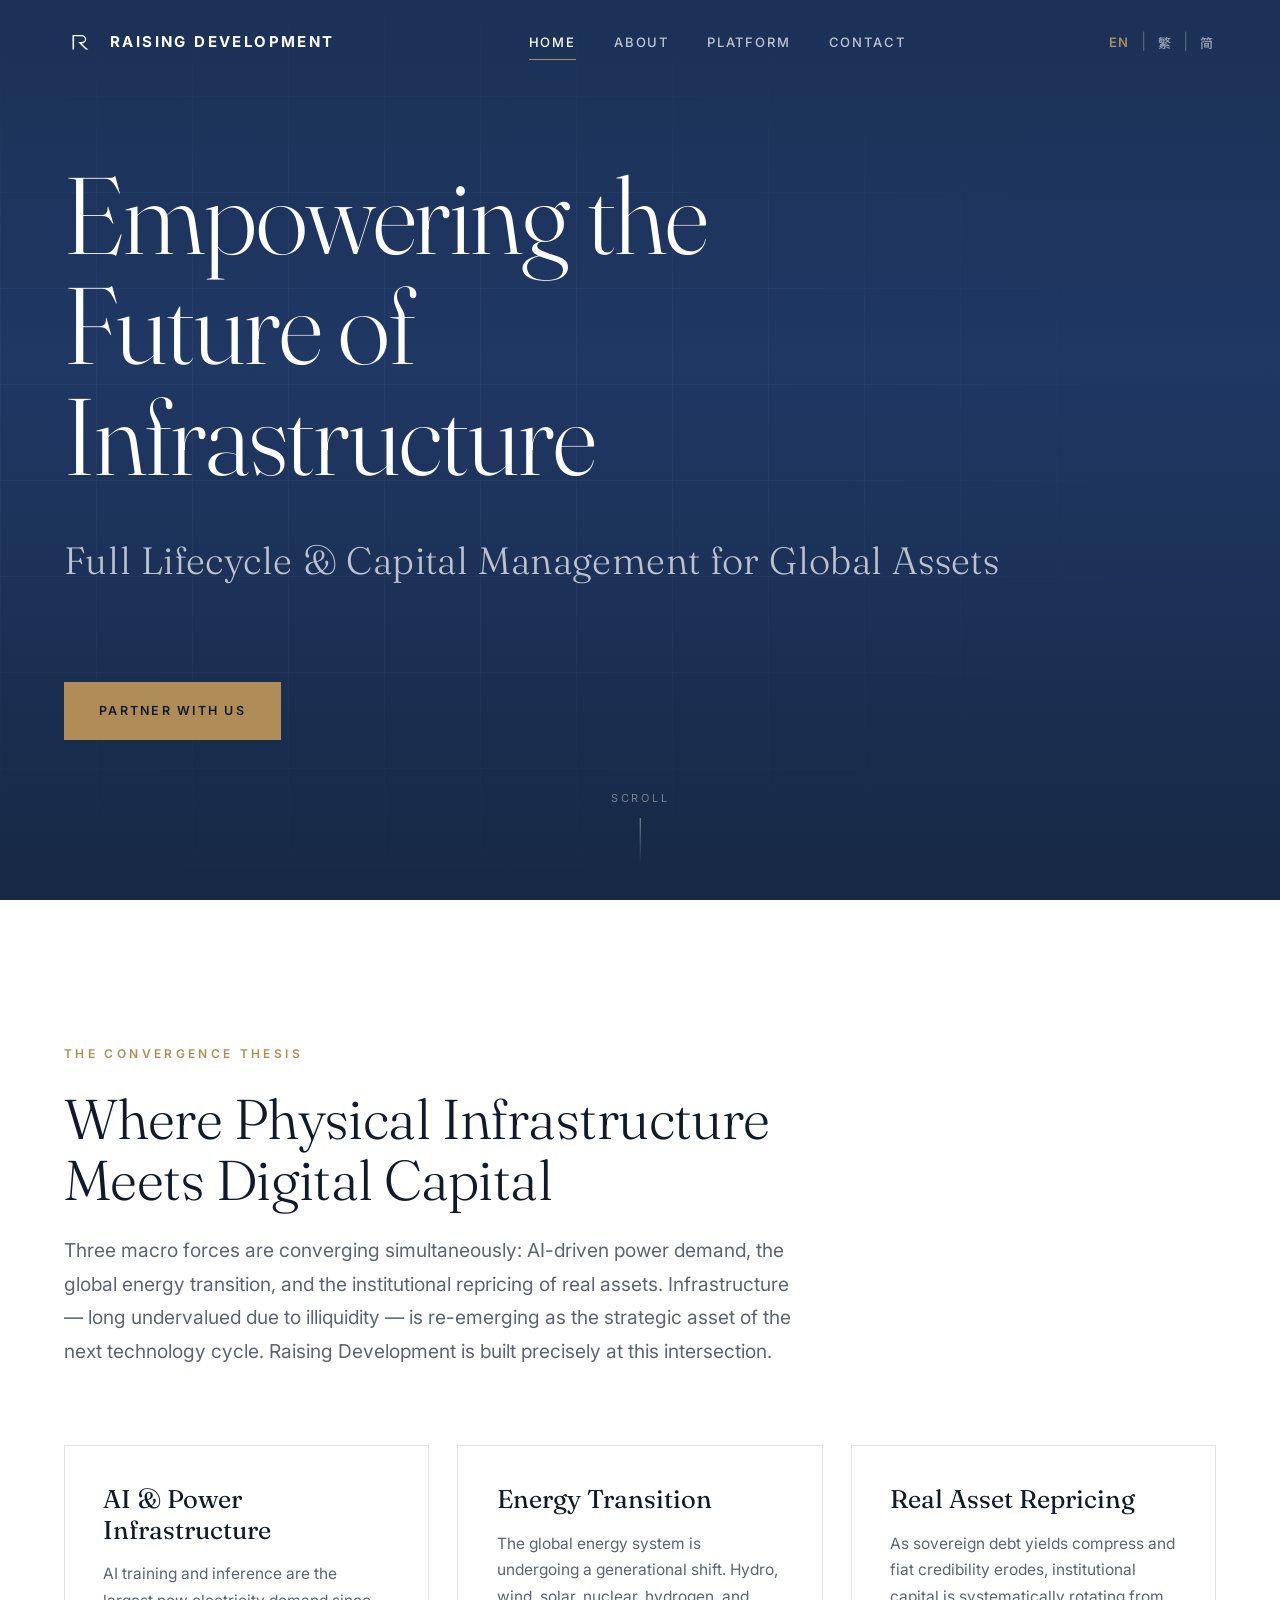
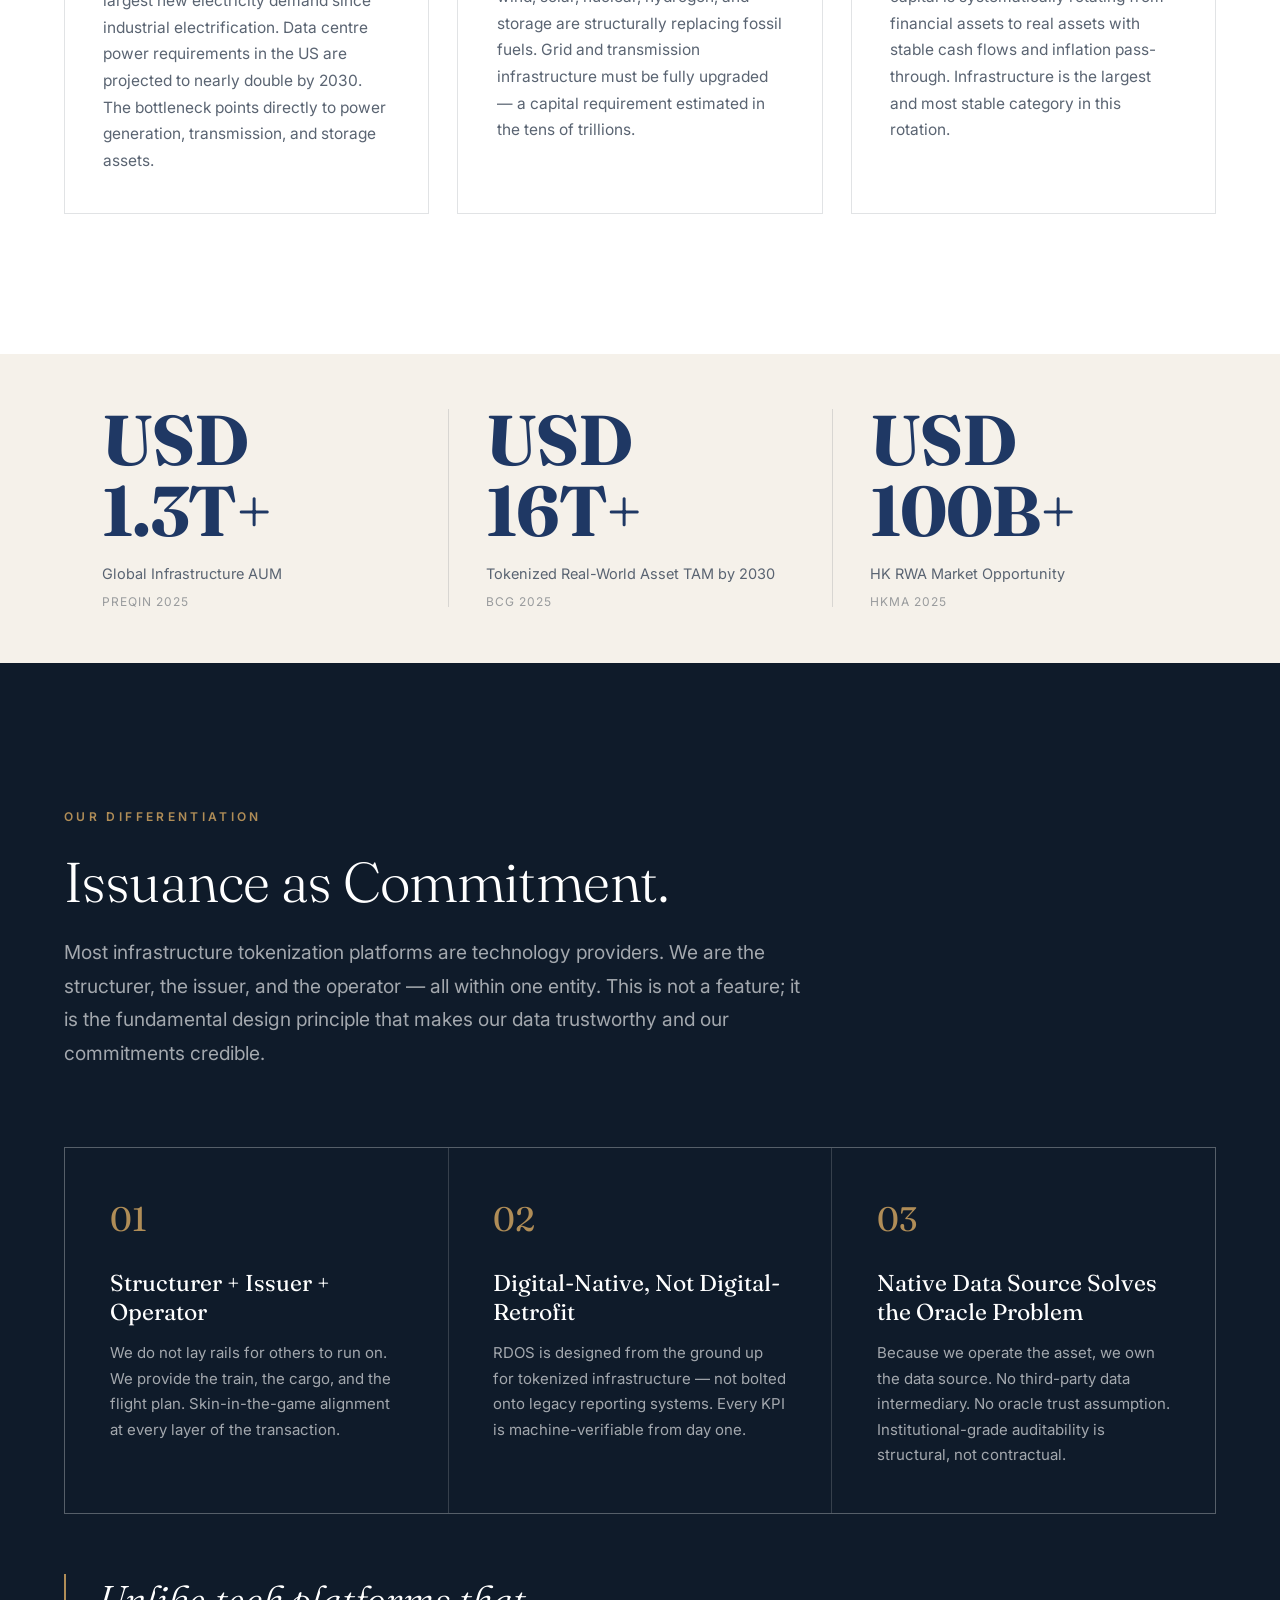
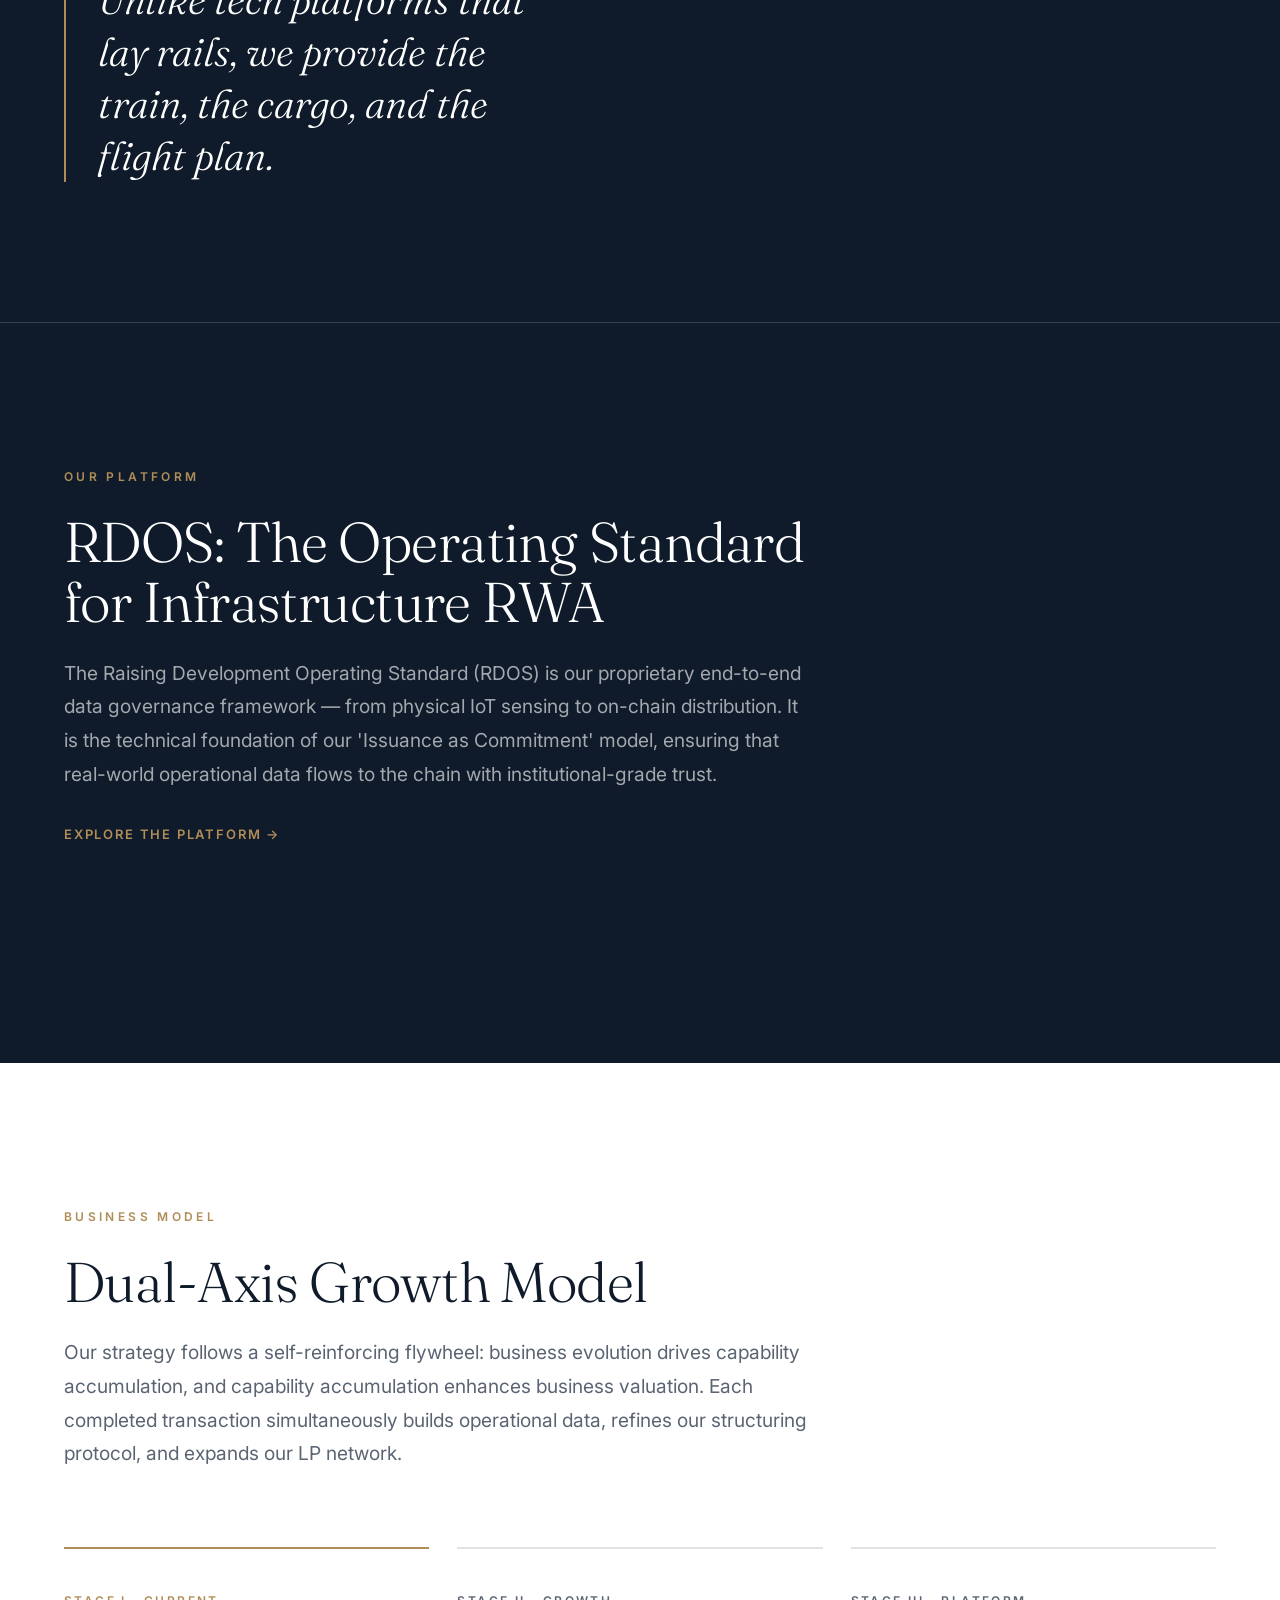
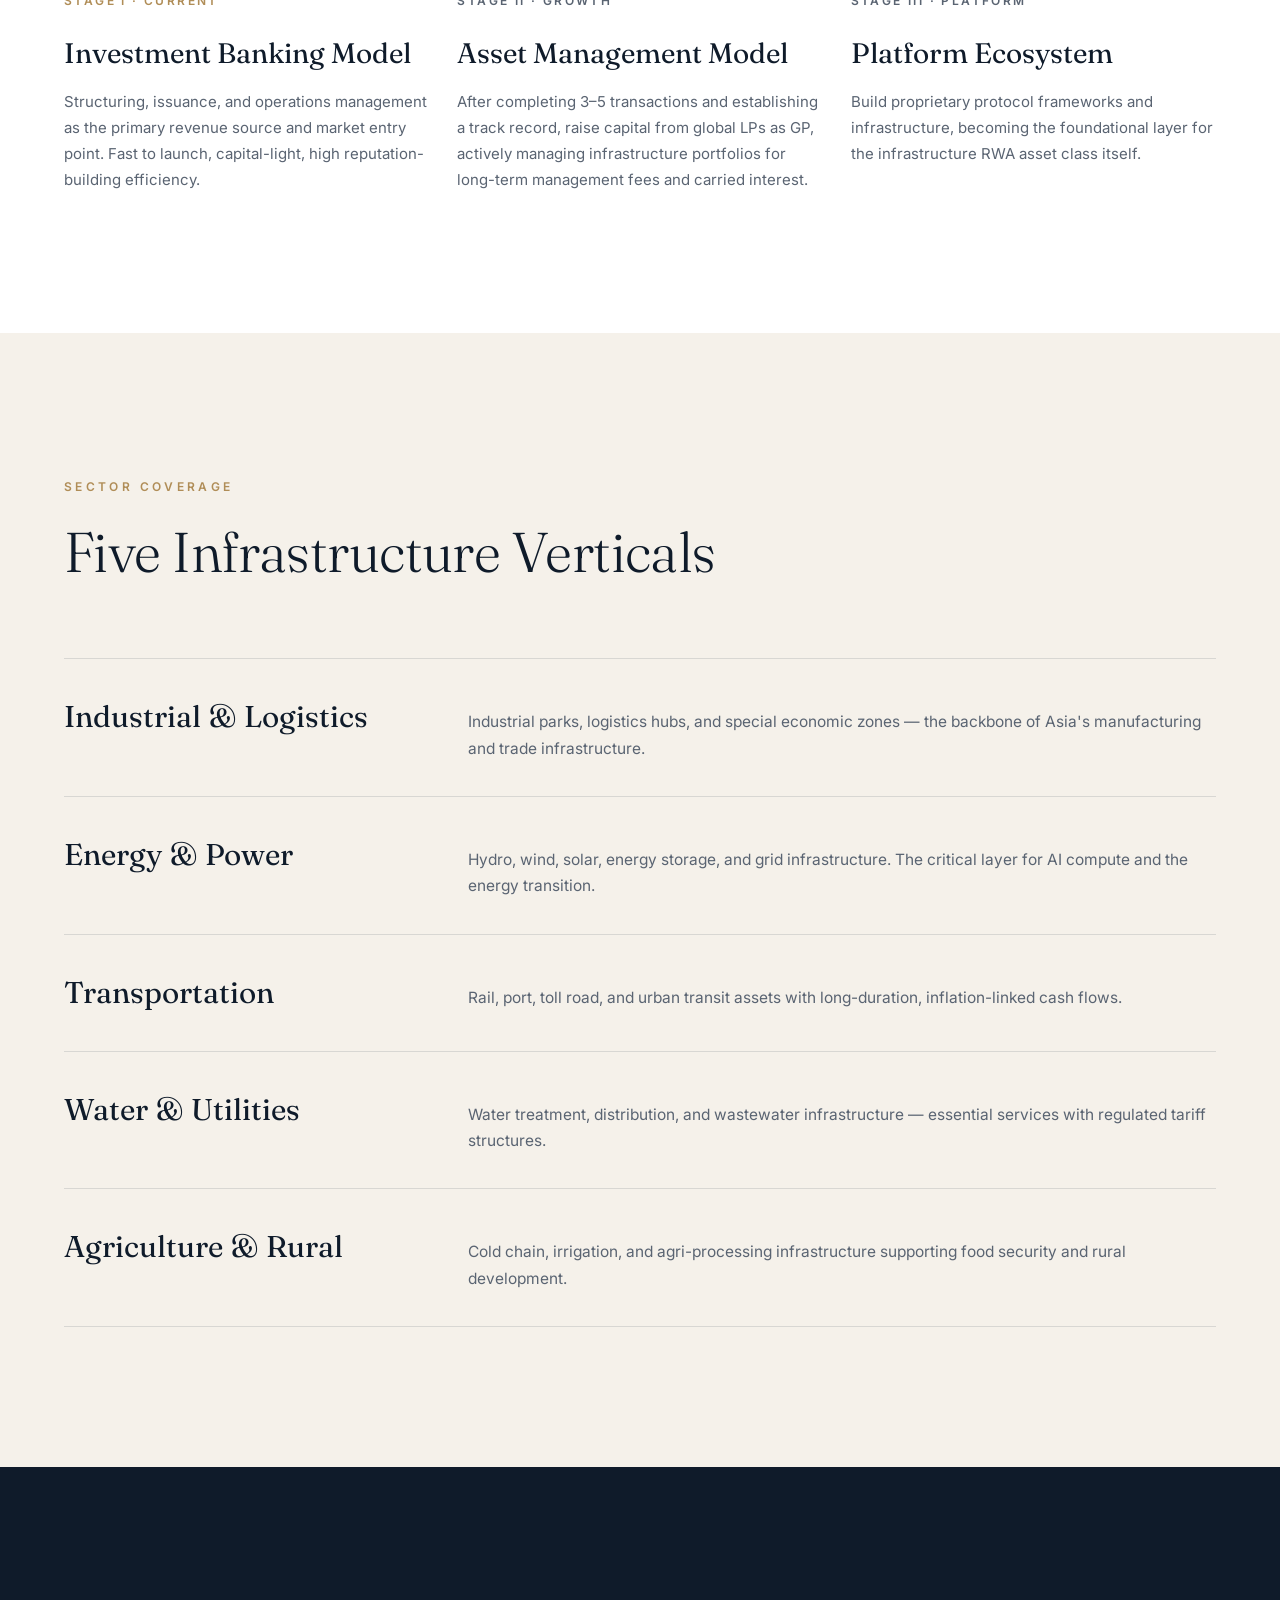
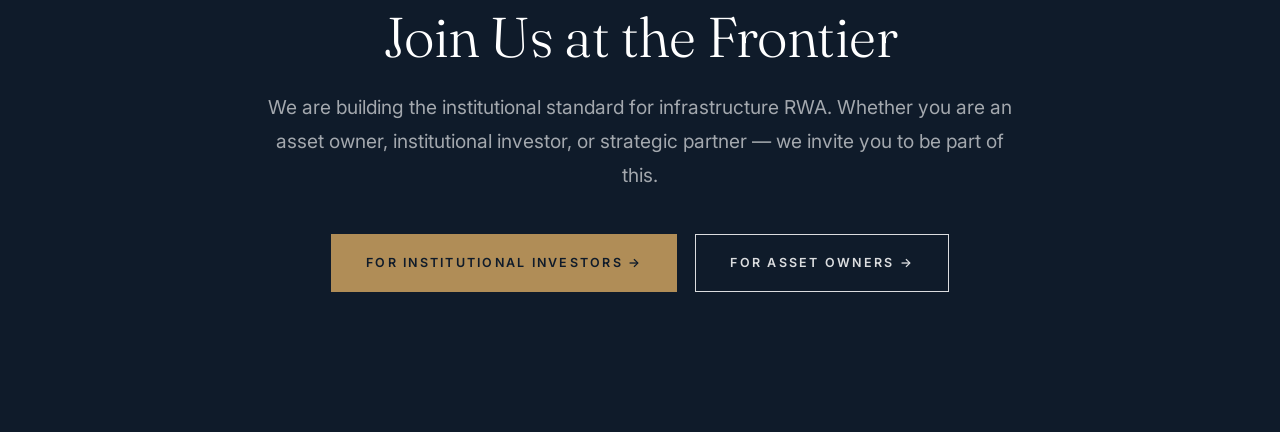
==== commit 8635e307: "Add files via upload" ====
--- a/index.html
+++ b/index.html
@@ -1,166 +1,791 @@
-<!doctype html>
-<html lang="en">
-
-  <head>
-    <meta charset="UTF-8" />
-    <meta name="viewport" content="width=device-width, initial-scale=1.0, maximum-scale=1" />
-    <link rel="icon" type="image/x-icon" href="/favicon.ico" />
-    <link rel="icon" type="image/png" sizes="32x32" href="/favicon-32.png" />
-    <link rel="apple-touch-icon" sizes="192x192" href="/favicon-192.png" />
-
-    <!-- SEO -->
-    <title>Raising Development · Empowering the Future of Infrastructure</title>
-    <meta name="description" content="Raising Development Limited — Full-lifecycle infrastructure RWA investment management. Bridging Asia's USD 130B infrastructure funding gap through blockchain tokenization. Hong Kong-based, institutional-grade." />
-    <meta name="keywords" content="infrastructure RWA, tokenized infrastructure, Hong Kong RWA, institutional tokenization, ERC-3643 infrastructure, real world assets, RDOS" />
-    <meta name="robots" content="index, follow" />
-    <link rel="canonical" href="https://raisingdevelopment.com" />
-
-    <!-- Open Graph -->
-    <meta property="og:type" content="website" />
-    <meta property="og:url" content="https://raisingdevelopment.com" />
-    <meta property="og:title" content="Raising Development · Empowering the Future of Infrastructure" />
-    <meta property="og:description" content="Full-lifecycle infrastructure RWA investment management. Bridging Asia's USD 130B infrastructure funding gap through blockchain tokenization. Hong Kong-based, institutional-grade." />
-    <meta property="og:image" content="https://raisingdevelopment.com/og-image.png" />
-    <meta property="og:locale" content="en_US" />
-    <meta property="og:locale:alternate" content="zh_CN" />
-    <meta property="og:locale:alternate" content="zh_TW" />
-
-    <!-- Twitter Card -->
-    <meta name="twitter:card" content="summary_large_image" />
-    <meta name="twitter:title" content="Raising Development · Empowering the Future of Infrastructure" />
-    <meta name="twitter:description" content="Full-lifecycle infrastructure RWA investment management. Hong Kong-based, institutional-grade." />
-    <meta name="twitter:image" content="https://raisingdevelopment.com/og-image.png" />
-
-    <!-- DNS prefetch for Google Fonts -->
-    <link rel="preconnect" href="https://fonts.googleapis.com" />
-    <link rel="preconnect" href="https://fonts.gstatic.com" crossorigin />
-
-    <!--
-      PERFORMANCE: Fonts loaded asynchronously to eliminate render-blocking.
-      Technique: media="print" onload="this.media='all'" — browser fetches
-      non-blocking, then swaps to all media when ready.
-      Fraunces + Inter are critical (EN hero text) → loaded first with fewer weights.
-      Noto SC/TC are secondary (CJK only) → loaded last with minimal weights.
-    -->
-
-    <!-- Priority 1: Fraunces (display) + Inter (body) — EN critical path -->
-    <link rel="preload" as="style"
-      href="https://fonts.googleapis.com/css2?family=Fraunces:ital,opsz,wght@0,9..144,300;0,9..144,400;0,9..144,600;0,9..144,700;1,9..144,400&family=Inter:wght@300;400;500;600&display=swap" />
-    <link
-      href="https://fonts.googleapis.com/css2?family=Fraunces:ital,opsz,wght@0,9..144,300;0,9..144,400;0,9..144,600;0,9..144,700;1,9..144,400&family=Inter:wght@300;400;500;600&display=swap"
-      rel="stylesheet" media="print" onload="this.media='all'" />
-
-    <!-- Priority 2: Noto Serif SC + Noto Sans SC — Simplified Chinese only (reduced weights) -->
-    <link
-      href="https://fonts.googleapis.com/css2?family=Noto+Serif+SC:wght@400;500;700&family=Noto+Sans+SC:wght@300;400;500&display=swap"
-      rel="stylesheet" media="print" onload="this.media='all'" />
-
-    <!-- Priority 3: Noto Serif TC + Noto Sans TC — Traditional Chinese only (reduced weights) -->
-    <link
-      href="https://fonts.googleapis.com/css2?family=Noto+Serif+TC:wght@400;500;700&family=Noto+Sans+TC:wght@300;400;500&display=swap"
-      rel="stylesheet" media="print" onload="this.media='all'" />
-
-    <!-- Fallback for no-JS: load fonts synchronously -->
-    <noscript>
-      <link href="https://fonts.googleapis.com/css2?family=Fraunces:ital,opsz,wght@0,9..144,300;0,9..144,400;0,9..144,600;0,9..144,700;1,9..144,400&family=Inter:wght@300;400;500;600&display=swap" rel="stylesheet" />
-      <link href="https://fonts.googleapis.com/css2?family=Noto+Serif+SC:wght@400;500;700&family=Noto+Sans+SC:wght@300;400;500&family=Noto+Serif+TC:wght@400;500;700&family=Noto+Sans+TC:wght@300;400;500&display=swap" rel="stylesheet" />
-    </noscript>
-
-    <!-- JSON-LD Organization -->
-    <script type="application/ld+json">
-    {
-      "@context": "https://schema.org",
-      "@type": "Organization",
-      "name": "Raising Development Limited",
-      "alternateName": "润信发展有限公司",
-      "url": "https://raisingdevelopment.com",
-      "logo": "https://raisingdevelopment.com/favicon-192.png",
-      "contactPoint": {
-        "@type": "ContactPoint",
-        "email": "contact@raisingdevelopment.com",
-        "contactType": "Business Enquiries"
-      },
-      "address": {
-        "@type": "PostalAddress",
-        "streetAddress": "Unit 1603, 16/F The L.Plaza, 367-375 Queen's Road Central",
-        "addressLocality": "Sheung Wan",
-        "addressRegion": "Hong Kong",
-        "addressCountry": "HK"
-      },
-      "description": "Full-lifecycle infrastructure RWA investment management. Bridging Asia's USD 130B infrastructure funding gap through blockchain tokenization."
+<!DOCTYPE html>
+<html lang="en" data-locale="en">
+<head>
+<meta charset="utf-8">
+<meta name="viewport" content="width=device-width, initial-scale=1.0, maximum-scale=1">
+<title>Raising Development · Empowering the Future of Infrastructure</title>
+<meta name="description" content="Raising Development Limited — full-lifecycle infrastructure investment and asset management, bringing real-world infrastructure assets on-chain through blockchain tokenization. Hong Kong-based, institutional-grade.">
+<meta name="keywords" content="infrastructure RWA, tokenized infrastructure, Hong Kong RWA, infrastructure investment, asset management, real-world assets, RDOS">
+<meta name="robots" content="index, follow">
+<link rel="canonical" href="https://raisingdevelopment.com/">
+<meta property="og:type" content="website">
+<meta property="og:url" content="https://raisingdevelopment.com">
+<meta property="og:title" content="Raising Development · Empowering the Future of Infrastructure">
+<meta property="og:description" content="Full-lifecycle infrastructure investment and asset management, bringing real-world infrastructure assets on-chain through blockchain tokenization. Hong Kong-based, institutional-grade.">
+<meta property="og:image" content="https://raisingdevelopment.com/og-image.png">
+<meta property="og:locale" content="en_US">
+<meta property="og:locale:alternate" content="zh_TW">
+<meta name="twitter:card" content="summary_large_image">
+<meta name="twitter:title" content="Raising Development · Empowering the Future of Infrastructure">
+<meta name="twitter:description" content="Full-lifecycle infrastructure RWA investment management. Hong Kong-based, institutional-grade.">
+<meta name="twitter:image" content="https://raisingdevelopment.com/og-image.png">
+<link rel="icon" href="favicon.svg" type="image/svg+xml">
+<link rel="icon" href="favicon.ico" sizes="any">
+<link rel="apple-touch-icon" href="favicon-192.png">
+<link rel="preconnect" href="https://fonts.googleapis.com">
+<link rel="preconnect" href="https://fonts.gstatic.com" crossorigin>
+<link href="https://fonts.googleapis.com/css2?family=Fraunces:ital,opsz,wght@0,9..144,300;0,9..144,400;0,9..144,600;0,9..144,700;1,9..144,400&family=Inter:wght@300;400;500;600&family=Noto+Serif+SC:wght@400;500;700&family=Noto+Sans+SC:wght@300;400;500&family=Noto+Serif+TC:wght@400;500;700&family=Noto+Sans+TC:wght@300;400;500&display=swap" rel="stylesheet">
+<style>
+/* =========================================================================
+   Raising Development Limited — Brand Stylesheet
+   Self-owned static rebuild. No external platform dependency.
+   Palette  : navy #0F1B2A · royal #1F3864 · brand #1B2F6E · gold #B08D57
+              ivory #F5F1EA · white #FFFFFF
+   Type     : Cormorant Garamond / Noto Serif SC (display) · Inter / Noto Sans SC (body)
+   ========================================================================= */
+
+:root{
+  --navy:#0F1B2A;
+  --royal:#1F3864;
+  --brand:#1B2F6E;
+  --gold:#B08D57;
+  --gold-soft:#c9a878;
+  --ivory:#F5F1EA;
+  --white:#FFFFFF;
+  --ink:#0F1B2A;
+  --muted:#5A6472;
+  --muted-light:rgba(255,255,255,.62);
+  --line:rgba(15,27,42,.12);
+  --line-light:rgba(255,255,255,.16);
+  --serif:"Fraunces","Noto Serif SC",Georgia,serif;
+  --sans:"Inter","Noto Sans SC",-apple-system,BlinkMacSystemFont,"Segoe UI",sans-serif;
+  --maxw:1280px;
+  --pad:clamp(20px,5vw,64px);
+  --ease:cubic-bezier(.22,.61,.36,1);
+}
+
+*{box-sizing:border-box;margin:0;padding:0}
+html{scroll-behavior:smooth;-webkit-text-size-adjust:100%}
+body{
+  font-family:var(--sans);
+  color:var(--ink);
+  background:var(--white);
+  line-height:1.6;
+  font-size:16px;
+  -webkit-font-smoothing:antialiased;
+  text-rendering:optimizeLegibility;
+  overflow-x:hidden;
+}
+img,svg{max-width:100%;display:block}
+a{color:inherit;text-decoration:none}
+
+/* ---- Language visibility (trilingual) -------------------------------- */
+[data-lang]{display:none}
+html[data-locale="en"]      [data-lang="en"],
+html[data-locale="zh-Hant"] [data-lang="zh-Hant"],
+html[data-locale="zh-Hans"] [data-lang="zh-Hans"]{display:inline}
+html:not([data-locale]) [data-lang="en"]{display:inline}
+/* block-level translated wrappers keep block flow */
+p[data-lang],li[data-lang]{display:none}
+html[data-locale="en"]      p[data-lang="en"],
+html[data-locale="zh-Hant"] p[data-lang="zh-Hant"],
+html[data-locale="zh-Hans"] p[data-lang="zh-Hans"]{display:block}
+
+html[data-locale="zh-Hans"] .serif{font-family:"Noto Serif SC","Fraunces",serif;font-weight:500}
+html[data-locale="zh-Hant"] .serif{font-family:"Noto Serif TC","Noto Serif SC","Fraunces",serif;font-weight:500}
+html[data-locale="zh-Hans"] body{font-family:"Inter","Noto Sans SC",sans-serif}
+html[data-locale="zh-Hant"] body{font-family:"Inter","Noto Sans TC","Noto Sans SC",sans-serif}
+
+/* ---- Layout helpers -------------------------------------------------- */
+.wrap{max-width:var(--maxw);margin:0 auto;padding-left:var(--pad);padding-right:var(--pad)}
+.section{padding:clamp(72px,11vw,140px) 0}
+.section--navy{background:var(--navy);color:var(--white)}
+.section--ivory{background:var(--ivory)}
+.section--white{background:var(--white)}
+.eyebrow{
+  font-family:var(--sans);
+  font-size:12px;font-weight:600;letter-spacing:.28em;text-transform:uppercase;
+  color:var(--gold);margin-bottom:26px;display:inline-block;
+}
+.serif{font-family:var(--serif);font-weight:300;line-height:1.08;letter-spacing:-.01em}
+h1.serif{font-weight:300}
+.h-xl{font-size:clamp(40px,7vw,82px)}
+.h-lg{font-size:clamp(32px,5vw,56px)}
+.h-md{font-size:clamp(26px,3.4vw,40px)}
+.lead{font-size:clamp(17px,1.5vw,20px);color:var(--muted);max-width:62ch;line-height:1.75}
+.section--navy .lead{color:var(--muted-light)}
+.muted{color:var(--muted)}
+
+/* ---- Buttons --------------------------------------------------------- */
+.btn{
+  display:inline-flex;align-items:center;gap:.6em;
+  font-family:var(--sans);font-size:12.5px;font-weight:600;
+  letter-spacing:.18em;text-transform:uppercase;
+  padding:18px 34px;border:1px solid transparent;cursor:pointer;
+  transition:all .35s var(--ease);white-space:nowrap;
+}
+.btn--solid{background:var(--gold);color:var(--navy);border-color:var(--gold)}
+.btn--solid:hover{background:var(--gold-soft);border-color:var(--gold-soft)}
+.btn--ghost{background:transparent;color:inherit;border-color:currentColor;opacity:.85}
+.btn--ghost:hover{opacity:1;background:rgba(255,255,255,.06)}
+.section--ivory .btn--ghost,.section--white .btn--ghost{border-color:var(--line)}
+.section--ivory .btn--ghost:hover,.section--white .btn--ghost:hover{background:rgba(15,27,42,.04)}
+.link-arrow{
+  font-family:var(--sans);font-size:13px;font-weight:600;letter-spacing:.14em;
+  text-transform:uppercase;color:var(--gold);display:inline-flex;align-items:center;gap:.5em;
+  transition:gap .3s var(--ease);
+}
+.link-arrow:hover{gap:.9em}
+
+/* ---- Header / Nav ---------------------------------------------------- */
+.site-header{
+  position:fixed;top:0;left:0;right:0;z-index:100;
+  transition:background .4s var(--ease),box-shadow .4s var(--ease);
+  background:transparent;
+}
+.site-header.scrolled{background:rgba(15,27,42,.96);box-shadow:0 1px 0 rgba(255,255,255,.06)}
+.nav{display:flex;align-items:center;justify-content:space-between;height:84px;color:#fff}
+.brand{display:flex;align-items:center;gap:14px;font-weight:700;letter-spacing:.16em;font-size:15px;text-transform:uppercase}
+.brand .logo,.brand svg.logo{width:32px;height:32px;min-width:32px;flex:none;display:block;color:inherit}
+.brand .logo svg{width:100%;height:100%;display:block}
+.nav-links{display:flex;align-items:center;gap:38px}
+.nav-links a{
+  font-size:13px;font-weight:500;letter-spacing:.14em;text-transform:uppercase;
+  color:rgba(255,255,255,.72);transition:color .25s;position:relative;padding:6px 0;
+}
+.nav-links a:hover,.nav-links a.active{color:#fff}
+.nav-links a.active::after{content:"";position:absolute;left:0;right:0;bottom:-2px;height:1px;background:var(--gold)}
+.lang{display:flex;align-items:center;gap:10px;margin-left:8px}
+.lang button{
+  background:none;border:none;cursor:pointer;color:rgba(255,255,255,.5);
+  font-family:var(--sans);font-size:13px;font-weight:600;letter-spacing:.05em;padding:2px;transition:color .25s;
+}
+.lang button:hover{color:rgba(255,255,255,.85)}
+.lang button.active{color:var(--gold)}
+.lang .sep{color:rgba(255,255,255,.25)}
+.burger{display:none;background:none;border:none;cursor:pointer;width:30px;height:22px;position:relative}
+.burger span{position:absolute;left:0;right:0;height:2px;background:#fff;transition:.3s var(--ease)}
+.burger span:nth-child(1){top:0}.burger span:nth-child(2){top:10px}.burger span:nth-child(3){top:20px}
+
+/* mobile drawer */
+.drawer{
+  position:fixed;inset:0;z-index:99;background:var(--navy);
+  display:flex;flex-direction:column;justify-content:center;align-items:center;gap:30px;
+  opacity:0;visibility:hidden;transition:.4s var(--ease);
+}
+.drawer.open{opacity:1;visibility:visible}
+.drawer a{color:#fff;font-family:var(--serif);font-size:30px;font-weight:300}
+.drawer .lang{display:flex;margin-top:24px}
+.drawer .lang button{color:rgba(255,255,255,.6);font-size:16px}
+.drawer .lang button.active{color:var(--gold)}
+.drawer-close{position:absolute;top:30px;right:var(--pad);background:none;border:none;color:#fff;font-size:28px;cursor:pointer;line-height:1}
+
+/* ---- Hero ------------------------------------------------------------ */
+.hero{
+  position:relative;min-height:100vh;display:flex;align-items:center;
+  background:var(--royal);color:#fff;overflow:hidden;
+}
+.hero::before{
+  content:"";position:absolute;inset:0;
+  background-image:
+    linear-gradient(rgba(255,255,255,.045) 1px,transparent 1px),
+    linear-gradient(90deg,rgba(255,255,255,.045) 1px,transparent 1px);
+  background-size:96px 96px;
+  -webkit-mask-image:radial-gradient(ellipse 80% 70% at 30% 50%,#000 30%,transparent 80%);
+  mask-image:radial-gradient(ellipse 80% 70% at 30% 50%,#000 30%,transparent 80%);
+}
+.hero::after{content:"";position:absolute;inset:0;background:linear-gradient(180deg,rgba(15,27,42,.25),rgba(31,56,100,0) 40%,rgba(15,27,42,.55))}
+.hero .wrap{position:relative;z-index:2;width:100%}
+.hero h1{font-size:clamp(46px,8.5vw,118px);line-height:1.02;margin-bottom:.35em;max-width:14ch}
+.hero .sub{font-family:var(--serif);font-weight:300;font-size:clamp(22px,3vw,38px);color:rgba(255,255,255,.7);margin-bottom:2.4em;letter-spacing:.01em}
+html[data-locale="zh-Hant"] .hero .sub,html[data-locale="zh-Hans"] .hero .sub{font-family:"Noto Serif SC",var(--serif)}
+.hero-actions{display:flex;gap:18px;flex-wrap:wrap}
+.scroll-cue{position:absolute;bottom:36px;left:50%;transform:translateX(-50%);z-index:2;color:rgba(255,255,255,.4);font-size:11px;letter-spacing:.25em;text-transform:uppercase;display:flex;flex-direction:column;align-items:center;gap:10px}
+.scroll-cue::after{content:"";width:1px;height:46px;background:linear-gradient(rgba(255,255,255,.5),transparent);animation:cue 2s var(--ease) infinite}
+@keyframes cue{0%{transform:scaleY(0);transform-origin:top}50%{transform:scaleY(1);transform-origin:top}50.1%{transform-origin:bottom}100%{transform:scaleY(0);transform-origin:bottom}}
+
+/* ---- Section heading block ------------------------------------------ */
+.sec-head{max-width:760px;margin-bottom:clamp(48px,6vw,76px)}
+.sec-head.center{margin-left:auto;margin-right:auto;text-align:center}
+.sec-head .lead{margin-top:24px}
+
+/* ---- Cards / grids --------------------------------------------------- */
+.grid{display:grid;gap:28px}
+.grid-3{grid-template-columns:repeat(3,1fr)}
+.grid-2{grid-template-columns:repeat(2,1fr)}
+.card{
+  background:var(--white);padding:clamp(28px,3vw,42px);
+  border:1px solid var(--line);transition:transform .4s var(--ease),box-shadow .4s var(--ease);
+}
+.section--ivory .card{box-shadow:0 1px 2px rgba(15,27,42,.04)}
+.card:hover{transform:translateY(-4px);box-shadow:0 24px 50px -28px rgba(15,27,42,.28)}
+.card h3{font-family:var(--serif);font-weight:400;font-size:clamp(21px,2vw,27px);margin-bottom:16px;color:var(--navy);line-height:1.2}
+.card p{color:var(--muted);font-size:15.5px;line-height:1.72}
+.card--dark{background:rgba(255,255,255,.03);border-color:var(--line-light)}
+.card--dark h3{color:#fff}
+.card--dark p{color:var(--muted-light)}
+
+/* ---- Stat band ------------------------------------------------------- */
+.stats{display:grid;grid-template-columns:repeat(3,1fr)}
+.stat{padding:clamp(30px,4vw,56px) clamp(20px,3vw,44px);position:relative}
+.stat + .stat::before{content:"";position:absolute;left:0;top:18%;bottom:18%;width:1px;background:var(--line)}
+.section--navy .stat + .stat::before{background:var(--line-light)}
+.stat .num{font-family:var(--serif);font-weight:700;font-size:clamp(40px,5.5vw,72px);color:var(--royal);line-height:1;letter-spacing:-.02em}
+.section--navy .stat .num{color:#fff}
+.stat .label{margin-top:18px;font-size:14.5px;color:var(--muted);line-height:1.4}
+.section--navy .stat .label{color:var(--muted-light)}
+.stat .src{margin-top:8px;font-size:12px;letter-spacing:.08em;text-transform:uppercase;color:rgba(15,27,42,.4)}
+.section--navy .stat .src{color:rgba(255,255,255,.4)}
+
+/* ---- Quote ----------------------------------------------------------- */
+.pullquote{font-family:var(--serif);font-weight:300;font-style:italic;font-size:clamp(24px,3.4vw,40px);line-height:1.3;color:#fff;max-width:20ch;margin-top:60px;border-left:2px solid var(--gold);padding-left:32px}
+html[data-locale="zh-Hant"] .pullquote,html[data-locale="zh-Hans"] .pullquote{font-family:"Noto Serif SC",var(--serif);font-style:normal}
+
+/* ---- Differentiation pillars ---------------------------------------- */
+.pillars{display:grid;grid-template-columns:repeat(3,1fr);gap:1px;background:var(--line-light);border:1px solid var(--line-light)}
+.pillar{background:var(--navy);padding:clamp(32px,3.5vw,48px)}
+.pillar .idx{font-family:var(--serif);font-size:34px;color:var(--gold);font-weight:400;margin-bottom:22px;display:block}
+.pillar h3{font-family:var(--serif);font-weight:400;font-size:23px;color:#fff;margin-bottom:14px;line-height:1.25}
+.pillar p{color:var(--muted-light);font-size:15px;line-height:1.7}
+
+/* ---- Stage / flywheel timeline -------------------------------------- */
+.stages{display:grid;grid-template-columns:repeat(3,1fr);gap:28px;margin-top:20px}
+.stage{padding:38px 0 0;border-top:2px solid var(--line)}
+.stage--current{border-top-color:var(--gold)}
+.stage .tag{font-size:12px;font-weight:600;letter-spacing:.2em;text-transform:uppercase;color:var(--muted)}
+.stage--current .tag{color:var(--gold)}
+.stage h3{font-family:var(--serif);font-weight:400;font-size:clamp(22px,2.2vw,29px);color:var(--navy);margin:18px 0 14px}
+.stage p{color:var(--muted);font-size:15px;line-height:1.72}
+
+/* ---- Sector list ----------------------------------------------------- */
+.sectors{border-top:1px solid var(--line)}
+.sector{display:grid;grid-template-columns:.5fr 1fr;gap:30px;padding:34px 0;border-bottom:1px solid var(--line);align-items:baseline;transition:padding-left .4s var(--ease)}
+.sector:hover{padding-left:14px}
+.sector h3{font-family:var(--serif);font-weight:400;font-size:clamp(22px,2.4vw,30px);color:var(--navy)}
+.sector p{color:var(--muted);font-size:15.5px;line-height:1.7}
+@media(max-width:720px){.sector{grid-template-columns:1fr;gap:10px}}
+
+/* ---- CTA band -------------------------------------------------------- */
+.cta{text-align:center}
+.cta .h-lg{margin-bottom:24px}
+.cta-actions{display:flex;gap:18px;justify-content:center;flex-wrap:wrap;margin-top:42px}
+
+/* ---- About: founders ------------------------------------------------- */
+.founder{display:grid;grid-template-columns:.8fr 1.2fr;gap:clamp(28px,5vw,72px);padding:clamp(40px,5vw,68px) 0;border-bottom:1px solid var(--line)}
+.founder:last-child{border-bottom:none}
+.founder .who .name{font-family:var(--serif);font-weight:400;font-size:clamp(30px,3.6vw,46px);color:var(--navy);line-height:1.05}
+.founder .who .name small{display:block;font-family:var(--sans);font-size:14px;letter-spacing:.04em;color:var(--muted);margin-top:8px;font-weight:400}
+.founder .who .role{margin-top:18px;font-size:12px;font-weight:600;letter-spacing:.2em;text-transform:uppercase;color:var(--gold)}
+.founder .bio p{color:var(--muted);font-size:16px;line-height:1.8;margin-bottom:18px}
+.founder .bio p:last-child{margin-bottom:0}
+@media(max-width:760px){.founder{grid-template-columns:1fr;gap:24px}}
+
+/* ---- Capability triangle -------------------------------------------- */
+.triangle-wrap{display:grid;grid-template-columns:1fr 1fr;gap:clamp(36px,5vw,72px);align-items:center}
+.tri-visual{position:relative;aspect-ratio:1.1/1;display:flex;align-items:center;justify-content:center}
+.cap-cards{display:grid;gap:22px}
+.cap{padding:26px 28px;border-left:2px solid var(--gold);background:var(--ivory)}
+.cap h3{font-family:var(--serif);font-weight:400;font-size:22px;color:var(--navy);margin-bottom:10px}
+.cap p{color:var(--muted);font-size:15px;line-height:1.7}
+@media(max-width:860px){.triangle-wrap{grid-template-columns:1fr}}
+
+/* ---- Company facts --------------------------------------------------- */
+.facts{display:grid;grid-template-columns:repeat(2,1fr);gap:1px;background:var(--line);border:1px solid var(--line)}
+.fact{background:var(--white);padding:30px 34px}
+.fact .k{font-size:12px;font-weight:600;letter-spacing:.18em;text-transform:uppercase;color:var(--gold);margin-bottom:10px}
+.fact .v{font-size:16px;color:var(--navy);line-height:1.5}
+@media(max-width:640px){.facts{grid-template-columns:1fr}}
+
+/* ---- Platform / RDOS architecture ----------------------------------- */
+.rdos-hero{padding-top:clamp(150px,18vh,210px)}
+.rdos-mark{font-family:var(--serif);font-size:clamp(60px,9vw,120px);color:var(--gold);font-weight:400;letter-spacing:.04em;line-height:1}
+.arch{display:grid;gap:18px;margin-top:20px}
+.layer{
+  display:grid;grid-template-columns:130px 1fr;gap:clamp(20px,3vw,44px);align-items:start;
+  background:rgba(255,255,255,.03);border:1px solid var(--line-light);
+  padding:clamp(24px,3vw,38px);transition:background .35s var(--ease),transform .35s var(--ease);
+}
+.layer:hover{background:rgba(255,255,255,.06);transform:translateX(6px)}
+.layer .ln{font-family:var(--serif);color:var(--gold);font-size:13px;font-weight:600;letter-spacing:.2em;text-transform:uppercase}
+.layer .ln b{display:block;font-family:var(--serif);font-size:clamp(34px,4vw,52px);font-weight:400;color:#fff;letter-spacing:0;margin-top:6px}
+.layer h3{font-family:var(--serif);font-weight:400;font-size:clamp(22px,2.4vw,30px);color:#fff;margin-bottom:18px}
+.layer ul{list-style:none;display:grid;gap:12px}
+.layer li{color:var(--muted-light);font-size:15px;line-height:1.6;padding-left:22px;position:relative}
+.layer li::before{content:"";position:absolute;left:0;top:.6em;width:8px;height:1px;background:var(--gold)}
+@media(max-width:640px){.layer{grid-template-columns:1fr;gap:16px}}
+
+/* ---- Contact --------------------------------------------------------- */
+.contact-grid{display:grid;grid-template-columns:1.3fr 1fr;gap:clamp(40px,6vw,90px)}
+@media(max-width:880px){.contact-grid{grid-template-columns:1fr;gap:50px}}
+input[type=hidden]{display:none !important}
+.field{margin-bottom:26px}
+.field label{display:block;font-size:12px;font-weight:600;letter-spacing:.18em;text-transform:uppercase;color:var(--muted);margin-bottom:10px}
+.field input,.field select,.field textarea{
+  width:100%;font-family:var(--sans);font-size:16px;color:var(--navy);
+  padding:14px 0;border:none;border-bottom:1px solid var(--line);background:transparent;transition:border-color .3s;
+}
+.field input:focus,.field select:focus,.field textarea:focus{outline:none;border-bottom-color:var(--gold)}
+.field textarea{resize:vertical;min-height:120px}
+.aside-block{padding:34px;background:var(--ivory);margin-bottom:24px}
+.aside-block h3{font-family:var(--serif);font-weight:400;font-size:26px;color:var(--navy);margin-bottom:14px}
+.aside-block p{color:var(--muted);font-size:15.5px;line-height:1.7;margin-bottom:20px}
+.contact-meta{display:grid;gap:26px;margin-top:8px}
+.cm .k{font-size:12px;font-weight:600;letter-spacing:.18em;text-transform:uppercase;color:var(--gold);margin-bottom:8px}
+.cm .v{color:var(--navy);font-size:16px;line-height:1.55}
+.form-note{font-size:13px;color:var(--muted);margin-top:8px}
+.form-status{margin-top:18px;font-size:14px;display:none}
+.form-status.show{display:block}
+.form-status.ok{color:#2c7a4b}
+.form-status.err{color:#b03a3a}
+
+/* ---- Footer ---------------------------------------------------------- */
+.site-footer{background:var(--navy);color:#fff;padding:clamp(64px,8vw,96px) 0 40px}
+.footer-top{display:grid;grid-template-columns:1.4fr 1fr 1fr 1.1fr;gap:40px;padding-bottom:56px;border-bottom:1px solid var(--line-light)}
+.footer-brand .brand{margin-bottom:20px}
+.footer-brand p{color:var(--muted-light);font-size:15px;max-width:30ch}
+.fcol h4{font-size:12px;font-weight:600;letter-spacing:.2em;text-transform:uppercase;color:var(--gold);margin-bottom:22px}
+.fcol ul{list-style:none;display:grid;gap:13px}
+.fcol a,.fcol li{color:var(--muted-light);font-size:14.5px;transition:color .25s}
+.fcol a:hover{color:#fff}
+.fcol .addr{line-height:1.6}
+.footer-legal{padding-top:34px;display:flex;flex-direction:column;gap:18px}
+.footer-legal .disc{color:rgba(255,255,255,.42);font-size:12.5px;line-height:1.7}
+.footer-bottom{display:flex;justify-content:space-between;gap:20px;flex-wrap:wrap;color:rgba(255,255,255,.5);font-size:12.5px;letter-spacing:.04em;padding-top:8px}
+@media(max-width:900px){.footer-top{grid-template-columns:1fr 1fr}.footer-brand{grid-column:1/-1}}
+@media(max-width:520px){.footer-top{grid-template-columns:1fr}}
+
+/* ---- Reveal animation ------------------------------------------------ */
+.reveal{opacity:0;transform:translateY(26px);transition:opacity .9s var(--ease),transform .9s var(--ease)}
+.reveal.in{opacity:1;transform:none}
+@media(prefers-reduced-motion:reduce){.reveal{opacity:1;transform:none;transition:none}.scroll-cue::after{animation:none}}
+
+/* ---- Page hero (interior) ------------------------------------------- */
+.page-hero{background:var(--navy);color:#fff;padding:clamp(150px,20vh,240px) 0 clamp(60px,8vw,110px)}
+.page-hero h1{margin-top:18px
+</style>
+</head>
+<body>
+
+<!-- ============ HEADER ============ -->
+<header class="site-header">
+  <div class="wrap nav">
+    <a class="brand" href="index.html" aria-label="Raising Development">
+      <svg class="logo" viewBox="0 0 10240 10240" aria-hidden="true"><g transform="translate(0,10240) scale(1,-1)" fill="currentColor"><path d="M2743 7405 c-10 -11 -13 -493 -13 -2335 0 -1999 2 -2323 14 -2336 12 -11 58 -14 239 -14 196 0 226 2 231 16 3 9 6 958 6 2110 l0 2094 1208 0 c1146 0 1402 -5 1457 -29 11 -5 49 -15 85 -22 36 -7 76 -19 90 -26 14 -7 40 -16 58 -19 17 -3 32 -10 32 -14 0 -4 18 -13 40 -20 22 -7 40 -16 40 -20 0 -3 16 -12 35 -20 19 -7 36 -19 39 -27 3 -7 11 -13 17 -13 16 0 26 -9 131 -114 99 -101 118 -122 118 -136 0 -6 7 -13 15 -16 8 -4 13 -10 10 -14 -3 -4 2 -13 10 -20 8 -7 15 -19 15 -26 0 -8 5 -14 11 -14 5 0 7 -4 4 -10 -3 -5 -2 -10 4 -10 6 0 13 -16 17 -35 3 -19 10 -35 14 -35 5 0 14 -26 20 -57 7 -32 17 -61 23 -65 15 -9 15 -291 0 -310 -5 -7 -16 -41 -23 -75 -7 -35 -16 -63 -21 -63 -4 0 -11 -15 -15 -34 -3 -19 -12 -37 -19 -39 -7 -3 -16 -18 -19 -33 -4 -16 -16 -34 -27 -42 -10 -7 -19 -18 -19 -23 0 -6 -16 -25 -35 -43 -19 -19 -35 -38 -35 -43 0 -12 -40 -48 -62 -56 -10 -4 -18 -10 -18 -15 0 -5 -24 -24 -52 -42 -29 -19 -55 -36 -58 -39 -6 -7 -53 -34 -90 -53 -14 -7 -28 -16 -31 -21 -3 -5 -8 -8 -10 -7 -7 2 -42 -10 -72 -26 -16 -8 -33 -12 -38 -8 -5 3 -9 1 -9 -4 0 -5 -21 -12 -46 -16 -26 -3 -53 -11 -59 -16 -7 -6 -53 -16 -101 -22 -49 -7 -92 -17 -96 -22 -5 -8 -204 -13 -620 -16 l-612 -5 226 -226 c125 -125 234 -229 242 -232 9 -4 16 -11 16 -16 0 -11 88 -101 98 -101 4 0 162 -155 352 -345 190 -190 348 -345 352 -345 4 0 162 -154 350 -343 189 -189 351 -346 361 -350 9 -3 17 -12 17 -18 0 -13 45 -59 74 -74 10 -5 18 -13 17 -17 -2 -11 32 -43 52 -51 9 -3 17 -13 17 -22 0 -8 6 -15 13 -15 7 0 64 -52 127 -115 l113 -115 429 0 c279 0 428 3 428 10 0 6 -7 10 -15 10 -7 0 -18 6 -22 13 -4 6 -21 19 -38 27 -16 8 -34 21 -38 27 -4 7 -15 13 -22 13 -8 0 -15 3 -15 8 0 8 -57 42 -66 39 -3 -1 -10 6 -15 16 -6 9 -15 17 -21 17 -6 0 -24 14 -40 30 -15 17 -31 30 -34 30 -8 0 -88 64 -97 78 -4 6 -13 12 -19 12 -6 0 -18 6 -27 14 -87 79 -119 106 -127 106 -5 0 -25 18 -44 40 -19 22 -39 40 -44 40 -15 0 -390 352 -836 787 -462 449 -630 615 -630 622 0 4 61 13 136 19 75 6 142 16 148 21 6 5 48 15 94 22 45 7 82 16 82 19 0 3 19 12 43 19 66 21 254 116 269 137 4 6 8 6 8 2 0 -8 80 48 111 78 9 8 20 15 25 15 12 0 254 242 254 254 0 5 11 24 25 42 14 18 25 37 25 42 0 6 6 12 13 15 7 3 19 23 27 46 7 23 16 41 20 41 4 0 13 18 20 40 7 22 17 40 21 40 5 0 11 16 15 35 3 19 10 35 15 35 5 0 6 6 3 14 -3 8 -1 17 5 20 6 4 13 29 17 57 4 27 10 52 14 54 5 3 6 14 3 25 -3 11 1 27 8 36 19 23 19 375 0 398 -7 9 -11 27 -9 41 3 14 2 25 -3 25 -4 0 -10 19 -14 43 -4 23 -11 47 -16 53 -6 7 -9 16 -8 20 1 5 -3 22 -9 37 -7 16 -12 33 -12 38 0 5 -4 9 -9 9 -5 0 -12 15 -16 33 -4 17 -13 42 -21 55 -8 12 -11 22 -7 22 5 0 0 5 -9 11 -10 5 -18 17 -18 24 0 8 -4 15 -8 15 -5 0 -14 16 -22 35 -8 19 -17 35 -22 35 -4 0 -8 5 -8 11 0 6 -14 28 -31 48 -17 20 -45 53 -62 74 -59 71 -124 137 -135 137 -6 0 -17 8 -24 18 -17 22 -84 72 -97 72 -5 0 -14 7 -19 16 -10 17 -24 26 -129 79 -40 20 -73 40 -73 45 0 5 -15 12 -32 15 -18 4 -46 15 -63 25 -16 10 -47 21 -67 25 -21 4 -38 11 -38 15 0 4 -28 13 -62 20 -35 6 -67 15 -73 20 -5 4 -50 13 -100 20 -49 7 -95 16 -100 21 -6 4 -75 11 -153 15 -78 4 -142 11 -142 15 0 5 -633 9 -1407 9 -1203 -1 -1410 -3 -1420 -15z"/></g></svg>
+      <span data-lang="en">Raising Development</span>
+      <span data-lang="zh-Hant">潤信發展</span>
+      <span data-lang="zh-Hans">润信发展</span>
+    </a>
+    <nav class="nav-links">
+      <a href="index.html" class="active"><span data-lang="en">Home</span><span data-lang="zh-Hant">首頁</span><span data-lang="zh-Hans">首页</span></a>
+      <a href="about.html"><span data-lang="en">About</span><span data-lang="zh-Hant">關於我們</span><span data-lang="zh-Hans">关于我们</span></a>
+      <a href="platform.html"><span data-lang="en">Platform</span><span data-lang="zh-Hant">平台</span><span data-lang="zh-Hans">平台</span></a>
+      <a href="contact.html"><span data-lang="en">Contact</span><span data-lang="zh-Hant">聯絡我們</span><span data-lang="zh-Hans">联系我们</span></a>
+    </nav>
+    <div class="lang">
+      <button data-set-locale="en">EN</button><span class="sep">|</span>
+      <button data-set-locale="zh-Hant">繁</button><span class="sep">|</span>
+      <button data-set-locale="zh-Hans">简</button>
+    </div>
+    <button class="burger" aria-label="Menu"><span></span><span></span><span></span></button>
+  </div>
+</header>
+
+<!-- ============ MOBILE DRAWER ============ -->
+<div class="drawer">
+  <button class="drawer-close" aria-label="Close">✕</button>
+  <a href="index.html"><span data-lang="en">Home</span><span data-lang="zh-Hant">首頁</span><span data-lang="zh-Hans">首页</span></a>
+  <a href="about.html"><span data-lang="en">About</span><span data-lang="zh-Hant">關於我們</span><span data-lang="zh-Hans">关于我们</span></a>
+  <a href="platform.html"><span data-lang="en">Platform</span><span data-lang="zh-Hant">平台</span><span data-lang="zh-Hans">平台</span></a>
+  <a href="contact.html"><span data-lang="en">Contact</span><span data-lang="zh-Hant">聯絡我們</span><span data-lang="zh-Hans">联系我们</span></a>
+  <div class="lang">
+    <button data-set-locale="en">EN</button><span class="sep">|</span>
+    <button data-set-locale="zh-Hant">繁</button><span class="sep">|</span>
+    <button data-set-locale="zh-Hans">简</button>
+  </div>
+</div>
+
+<!-- ============ HERO ============ -->
+<section class="hero">
+  <div class="wrap">
+    <h1 class="serif reveal">
+      <span data-lang="en">Empowering the Future of Infrastructure</span>
+      <span data-lang="zh-Hant">賦能未來基建</span>
+      <span data-lang="zh-Hans">赋能未来基建</span>
+    </h1>
+    <p class="sub reveal">
+      <span data-lang="en">Full Lifecycle &amp; Capital Management for Global Assets</span>
+      <span data-lang="zh-Hant">全球資產全生命週期投資管理</span>
+      <span data-lang="zh-Hans">全球资产全生命周期投资管理</span>
+    </p>
+    <div class="hero-actions reveal">
+      <a class="btn btn--solid" href="contact.html">
+        <span data-lang="en">Partner With Us</span><span data-lang="zh-Hant">攜手合作</span><span data-lang="zh-Hans">携手合作</span>
+      </a>
+    </div>
+  </div>
+  <div class="scroll-cue"><span data-lang="en">Scroll</span><span data-lang="zh-Hant">向下滾動</span><span data-lang="zh-Hans">向下滚动</span></div>
+</section>
+
+<!-- ============ CONVERGENCE THESIS ============ -->
+<section class="section section--white">
+  <div class="wrap">
+    <div class="sec-head reveal">
+      <span class="eyebrow"><span data-lang="en">The Convergence Thesis</span><span data-lang="zh-Hant">融合命題</span><span data-lang="zh-Hans">融合命题</span></span>
+      <h2 class="serif h-lg"><span data-lang="en">Where Physical Infrastructure Meets Digital Capital</span><span data-lang="zh-Hant">實體基建與數字資本的交匯點</span><span data-lang="zh-Hans">实体基建与数字资本的交汇点</span></h2>
+      <p class="lead">
+        <span data-lang="en">Three macro forces are converging simultaneously: AI-driven power demand, the global energy transition, and the institutional repricing of real assets. Infrastructure — long undervalued due to illiquidity — is re-emerging as the strategic asset of the next technology cycle. Raising Development is built precisely at this intersection.</span>
+        <span data-lang="zh-Hant">三大宏觀力量正在同步交匯：AI 驅動的電力需求、全球能源轉型，以及機構資本對實物資產的重新定價。基礎設施——長期因流動性不足而被低估——正在重新成為下一個科技周期的戰略資產。潤信發展正是在這一交匯點上構建而成。</span>
+        <span data-lang="zh-Hans">三大宏观力量正在同步交汇：AI 驱动的电力需求、全球能源转型，以及机构资本对实物资产的重新定价。基础设施——长期因流动性不足而被低估——正在重新成为下一个科技周期的战略资产。润信发展正是在这一交汇点上构建而成。</span>
+      </p>
+    </div>
+    <div class="grid grid-3">
+      <article class="card reveal">
+        <h3><span data-lang="en">AI &amp; Power Infrastructure</span><span data-lang="zh-Hant">AI 與電力基建</span><span data-lang="zh-Hans">AI 与电力基建</span></h3>
+        <p><span data-lang="en">AI training and inference are the largest new electricity demand since industrial electrification. Data centre power requirements in the US are projected to nearly double by 2030. The bottleneck points directly to power generation, transmission, and storage assets.</span><span data-lang="zh-Hant">AI 訓練與推理正成為繼工業電氣化以來最大規模的新增電力需求。美國數據中心用電量預計到 2030 年接近翻倍。瓶頸直接指向電源、電網與儲能三類基礎設施資產。</span><span data-lang="zh-Hans">AI 训练与推理正成为继工业电气化以来最大规模的新增电力需求。美国数据中心用电量预计到 2030 年接近翻倍。瓶颈直接指向电源、电网与储能三类基础设施资产。</span></p>
+      </article>
+      <article class="card reveal">
+        <h3><span data-lang="en">Energy Transition</span><span data-lang="zh-Hant">能源轉型</span><span data-lang="zh-Hans">能源转型</span></h3>
+        <p><span data-lang="en">The global energy system is undergoing a generational shift. Hydro, wind, solar, nuclear, hydrogen, and storage are structurally replacing fossil fuels. Grid and transmission infrastructure must be fully upgraded — a capital requirement estimated in the tens of trillions.</span><span data-lang="zh-Hant">全球能源系統正在經歷代際切換。水電、風電、光伏、核電、氫能與儲能正在結構性替代化石能源。電網與輸配基礎設施需要全面升級——資本需求估計達數十萬億美元。</span><span data-lang="zh-Hans">全球能源系统正在经历代际切换。水电、风电、光伏、核电、氢能与储能正在结构性替代化石能源。电网与输配基础设施需要全面升级——资本需求估计达数十万亿美元。</span></p>
+      </article>
+      <article class="card reveal">
+        <h3><span data-lang="en">Real Asset Repricing</span><span data-lang="zh-Hant">實物資產重估</span><span data-lang="zh-Hans">实物资产重估</span></h3>
+        <p><span data-lang="en">As sovereign debt yields compress and fiat credibility erodes, institutional capital is systematically rotating from financial assets to real assets with stable cash flows and inflation pass-through. Infrastructure is the largest and most stable category in this rotation.</span><span data-lang="zh-Hant">隨著主權債務收益率承壓、法幣信用邊際下降，機構資金正系統性地從金融資產輪動至具備穩定現金流與通脹傳導能力的實物資產。基礎設施是這一輪動中規模最大、現金流最穩定的類別。</span><span data-lang="zh-Hans">随着主权债务收益率承压、法币信用边际下降，机构资金正系统性地从金融资产轮动至具备稳定现金流与通胀传导能力的实物资产。基础设施是这一轮动中规模最大、现金流最稳定的类别。</span></p>
+      </article>
+    </div>
+  </div>
+</section>
+
+<!-- ============ STATS ============ -->
+<section class="section--ivory">
+  <div class="wrap"><div class="stats reveal">
+    <div class="stat">
+      <div class="num">USD 1.3T+</div>
+      <div class="label"><span data-lang="en">Global Infrastructure AUM</span><span data-lang="zh-Hant">全球基礎設施資產管理規模 (AUM)</span><span data-lang="zh-Hans">全球基础设施资产管理规模 (AUM)</span></div>
+      <div class="src">Preqin 2025</div>
+    </div>
+    <div class="stat">
+      <div class="num">USD 16T+</div>
+      <div class="label"><span data-lang="en">Tokenized Real-World Asset TAM by 2030</span><span data-lang="zh-Hant">到 2030 年 RWA 潛在市場總額 (TAM)</span><span data-lang="zh-Hans">到 2030 年 RWA 潜在市场总额 (TAM)</span></div>
+      <div class="src">BCG 2025</div>
+    </div>
+    <div class="stat">
+      <div class="num">USD 100B+</div>
+      <div class="label"><span data-lang="en">HK RWA Market Opportunity</span><span data-lang="zh-Hant">香港代幣化及現實世界資產 (RWA) 市場機遇</span><span data-lang="zh-Hans">香港代币化及现实世界资产 (RWA) 市场机遇</span></div>
+      <div class="src">HKMA 2025</div>
+    </div>
+  </div></div>
+</section>
+
+<!-- ============ DIFFERENTIATION ============ -->
+<section class="section section--navy">
+  <div class="wrap">
+    <div class="sec-head reveal">
+      <span class="eyebrow"><span data-lang="en">Our Differentiation</span><span data-lang="zh-Hant">我們的差異化</span><span data-lang="zh-Hans">我们的差异化</span></span>
+      <h2 class="serif h-lg"><span data-lang="en">Issuance as Commitment.</span><span data-lang="zh-Hant">發行即責任。</span><span data-lang="zh-Hans">发行即责任。</span></h2>
+      <p class="lead"><span data-lang="en">Most infrastructure tokenization platforms are technology providers. We are the structurer, the issuer, and the operator — all within one entity. This is not a feature; it is the fundamental design principle that makes our data trustworthy and our commitments credible.</span><span data-lang="zh-Hant">大多數基礎設施代幣化平台是技術提供商。我們是結構師、發行方與運營方——三位一體。這不是功能特性，而是使我們的數據可信、承諾可靠的根本設計原則。</span><span data-lang="zh-Hans">大多数基础设施代币化平台是技术提供商。我们是结构师、发行方与运营方——三位一体。这不是功能特性，而是使我们的数据可信、承诺可靠的根本设计原则。</span></p>
+    </div>
+    <div class="pillars reveal">
+      <div class="pillar">
+        <span class="idx">01</span>
+        <h3><span data-lang="en">Structurer + Issuer + Operator</span><span data-lang="zh-Hant">結構師 + 發行方 + 運營方</span><span data-lang="zh-Hans">结构师 + 发行方 + 运营方</span></h3>
+        <p><span data-lang="en">We do not lay rails for others to run on. We provide the train, the cargo, and the flight plan. Skin-in-the-game alignment at every layer of the transaction.</span><span data-lang="zh-Hant">我們不只是為他人鋪設軌道。我們提供列車、貨物與飛行計劃。在交易的每一層都有切身利益的對齊。</span><span data-lang="zh-Hans">我们不只是为他人铺设轨道。我们提供列车、货物与飞行计划。在交易的每一层都有切身利益的对齐。</span></p>
+      </div>
+      <div class="pillar">
+        <span class="idx">02</span>
+        <h3><span data-lang="en">Digital-Native, Not Digital-Retrofit</span><span data-lang="zh-Hant">原生數字化，而非數字化改造</span><span data-lang="zh-Hans">原生数字化，而非数字化改造</span></h3>
+        <p><span data-lang="en">RDOS is designed from the ground up for tokenized infrastructure — not bolted onto legacy reporting systems. Every KPI is machine-verifiable from day one.</span><span data-lang="zh-Hant">RDOS 從底層為代幣化基礎設施而設計——而非附加於傳統報告系統之上。每項 KPI 從第一天起即可機器驗證。</span><span data-lang="zh-Hans">RDOS 从底层为代币化基础设施而设计——而非附加于传统报告系统之上。每项 KPI 从第一天起即可机器验证。</span></p>
+      </div>
+      <div class="pillar">
+        <span class="idx">03</span>
+        <h3><span data-lang="en">Native Data Source Solves the Oracle Problem</span><span data-lang="zh-Hant">原生數據源從根源解決預言機問題</span><span data-lang="zh-Hans">原生数据源从根源解决预言机问题</span></h3>
+        <p><span data-lang="en">Because we operate the asset, we own the data source. No third-party data intermediary. No oracle trust assumption. Institutional-grade auditability is structural, not contractual.</span><span data-lang="zh-Hant">因為我們運營資產，我們擁有數據源。無第三方數據中介，無預言機信任假設。機構級可審計性是結構性的，而非合同性的。</span><span data-lang="zh-Hans">因为我们运营资产，我们拥有数据源。无第三方数据中介，无预言机信任假设。机构级可审计性是结构性的，而非合同性的。</span></p>
+      </div>
+    </div>
+    <blockquote class="pullquote reveal">
+      <span data-lang="en">Unlike tech platforms that lay rails, we provide the train, the cargo, and the flight plan.</span>
+      <span data-lang="zh-Hant">技術平台只鋪軌道；我們提供列車、貨物與飛行計劃。</span>
+      <span data-lang="zh-Hans">技术平台只铺轨道；我们提供列车、货物与飞行计划。</span>
+    </blockquote>
+  </div>
+</section>
+
+<!-- ============ PLATFORM TEASER ============ -->
+<section class="section section--navy" style="border-top:1px solid var(--line-light)">
+  <div class="wrap">
+    <div class="sec-head reveal">
+      <span class="eyebrow"><span data-lang="en">Our Platform</span><span data-lang="zh-Hant">我們的平台</span><span data-lang="zh-Hans">我们的平台</span></span>
+      <h2 class="serif h-lg"><span data-lang="en">RDOS: The Operating Standard for Infrastructure RWA</span><span data-lang="zh-Hant">RDOS：基礎設施 RWA 的運營標準</span><span data-lang="zh-Hans">RDOS：基础设施 RWA 的运营标准</span></h2>
+      <p class="lead"><span data-lang="en">The Raising Development Operating Standard (RDOS) is our proprietary end-to-end data governance framework — from physical IoT sensing to on-chain distribution. It is the technical foundation of our 'Issuance as Commitment' model, ensuring that real-world operational data flows to the chain with institutional-grade trust.</span><span data-lang="zh-Hant">潤信運營數字化標準（RDOS）是我們自主研發的端到端數據治理框架——從物理 IoT 感知到鏈上分配。它是「發行即責任」模式的技術基礎，確保真實世界的運營數據以機構級可信度流向鏈上。</span><span data-lang="zh-Hans">润信运营数字化标准（RDOS）是我们自主研发的端到端数据治理框架——从物理 IoT 感知到链上分配。它是「发行即责任」模式的技术基础，确保真实世界的运营数据以机构级可信度流向链上。</span></p>
+      <p style="margin-top:30px"><a class="link-arrow" href="platform.html"><span data-lang="en">Explore the Platform →</span><span data-lang="zh-Hant">探索平台 →</span><span data-lang="zh-Hans">探索平台 →</span></a></p>
+    </div>
+  </div>
+</section>
+
+<!-- ============ BUSINESS MODEL ============ -->
+<section class="section section--white">
+  <div class="wrap">
+    <div class="sec-head reveal">
+      <span class="eyebrow"><span data-lang="en">Business Model</span><span data-lang="zh-Hant">商業模型</span><span data-lang="zh-Hans">商业模型</span></span>
+      <h2 class="serif h-lg"><span data-lang="en">Dual-Axis Growth Model</span><span data-lang="zh-Hant">雙軸驅動增長模型</span><span data-lang="zh-Hans">双轴驱动增长模型</span></h2>
+      <p class="lead"><span data-lang="en">Our strategy follows a self-reinforcing flywheel: business evolution drives capability accumulation, and capability accumulation enhances business valuation. Each completed transaction simultaneously builds operational data, refines our structuring protocol, and expands our LP network.</span><span data-lang="zh-Hant">我們的戰略遵循自強化飛輪邏輯：業務演進驅動能力沉澱，能力沉澱反哺業務估值。每完成一單交易，都在同步沉澱運營數據、完善結構化協議、積累 LP 網絡。</span><span data-lang="zh-Hans">我们的战略遵循自强化飞轮逻辑：业务演进驱动能力沉淀，能力沉淀反哺业务估值。每完成一单交易，都在同步沉淀运营数据、完善结构化协议、积累 LP 网络。</span></p>
+    </div>
+    <div class="stages reveal">
+      <div class="stage stage--current">
+        <span class="tag"><span data-lang="en">Stage I · Current</span><span data-lang="zh-Hant">第一階段 · 當前</span><span data-lang="zh-Hans">第一阶段 · 当前</span></span>
+        <h3><span data-lang="en">Investment Banking Model</span><span data-lang="zh-Hant">投行模式</span><span data-lang="zh-Hans">投行模式</span></h3>
+        <p><span data-lang="en">Structuring, issuance, and operations management as the primary revenue source and market entry point. Fast to launch, capital-light, high reputation-building efficiency.</span><span data-lang="zh-Hant">以結構化、發行與運營管理為主要收入來源和市場切入點。啟動快、資產輕、聲譽建設效率高。</span><span data-lang="zh-Hans">以结构化、发行与运营管理为主要收入来源和市场切入点。启动快、资产轻、声誉建设效率高。</span></p>
+      </div>
+      <div class="stage">
+        <span class="tag"><span data-lang="en">Stage II · Growth</span><span data-lang="zh-Hant">第二階段 · 成長期</span><span data-lang="zh-Hans">第二阶段 · 成长期</span></span>
+        <h3><span data-lang="en">Asset Management Model</span><span data-lang="zh-Hant">資管模式</span><span data-lang="zh-Hans">资管模式</span></h3>
+        <p><span data-lang="en">After completing 3–5 transactions and establishing a track record, raise capital from global LPs as GP, actively managing infrastructure portfolios for long-term management fees and carried interest.</span><span data-lang="zh-Hant">在完成 3–5 單交易並建立業績後，以 GP 身份向全球 LP 募集資金，主動管理基礎設施組合，獲取長期管理費與超額收益分成。</span><span data-lang="zh-Hans">在完成 3–5 单交易并建立业绩后，以 GP 身份向全球 LP 募集资金，主动管理基础设施组合，获取长期管理费与超额收益分成。</span></p>
+      </div>
+      <div class="stage">
+        <span class="tag"><span data-lang="en">Stage III · Platform</span><span data-lang="zh-Hant">第三階段 · 平台化</span><span data-lang="zh-Hans">第三阶段 · 平台化</span></span>
+        <h3><span data-lang="en">Platform Ecosystem</span><span data-lang="zh-Hant">平台生態</span><span data-lang="zh-Hans">平台生态</span></h3>
+        <p><span data-lang="en">Build proprietary protocol frameworks and infrastructure, becoming the foundational layer for the infrastructure RWA asset class itself.</span><span data-lang="zh-Hant">構建自有協議框架與基礎設施，成為基礎設施 RWA 這一資產類別的底層基礎設施提供方。</span><span data-lang="zh-Hans">构建自有协议框架与基础设施，成为基础设施 RWA 这一资产类别的底层基础设施提供方。</span></p>
+      </div>
+    </div>
+  </div>
+</section>
+
+<!-- ============ SECTORS ============ -->
+<section class="section section--ivory">
+  <div class="wrap">
+    <div class="sec-head reveal">
+      <span class="eyebrow"><span data-lang="en">Sector Coverage</span><span data-lang="zh-Hant">行業覆蓋</span><span data-lang="zh-Hans">行业覆盖</span></span>
+      <h2 class="serif h-lg"><span data-lang="en">Five Infrastructure Verticals</span><span data-lang="zh-Hant">五大基礎設施垂直領域</span><span data-lang="zh-Hans">五大基础设施垂直领域</span></h2>
+    </div>
+    <div class="sectors reveal">
+      <div class="sector">
+        <h3><span data-lang="en">Industrial &amp; Logistics</span><span data-lang="zh-Hant">工業與物流</span><span data-lang="zh-Hans">工业与物流</span></h3>
+        <p><span data-lang="en">Industrial parks, logistics hubs, and special economic zones — the backbone of Asia's manufacturing and trade infrastructure.</span><span data-lang="zh-Hant">工業園區、物流樞紐與特殊經濟區——亞洲製造業與貿易基礎設施的骨幹。</span><span data-lang="zh-Hans">工业园区、物流枢纽与特殊经济区——亚洲制造业与贸易基础设施的骨干。</span></p>
+      </div>
+      <div class="sector">
+        <h3><span data-lang="en">Energy &amp; Power</span><span data-lang="zh-Hant">能源與電力</span><span data-lang="zh-Hans">能源与电力</span></h3>
+        <p><span data-lang="en">Hydro, wind, solar, energy storage, and grid infrastructure. The critical layer for AI compute and the energy transition.</span><span data-lang="zh-Hant">水電、風電、光伏、儲能與電網基礎設施。AI 算力與能源轉型的關鍵底層。</span><span data-lang="zh-Hans">水电、风电、光伏、储能与电网基础设施。AI 算力与能源转型的关键底层。</span></p>
+      </div>
+      <div class="sector">
+        <h3><span data-lang="en">Transportation</span><span data-lang="zh-Hant">交通運輸</span><span data-lang="zh-Hans">交通运输</span></h3>
+        <p><span data-lang="en">Rail, port, toll road, and urban transit assets with long-duration, inflation-linked cash flows.</span><span data-lang="zh-Hant">鐵路、港口、收費公路與城市軌道交通資產，具備長期、與通脹掛鉤的現金流。</span><span data-lang="zh-Hans">铁路、港口、收费公路与城市轨道交通资产，具备长期、与通胀挂钩的现金流。</span></p>
+      </div>
+      <div class="sector">
+        <h3><span data-lang="en">Water &amp; Utilities</span><span data-lang="zh-Hant">水務與公用事業</span><span data-lang="zh-Hans">水务与公用事业</span></h3>
+        <p><span data-lang="en">Water treatment, distribution, and wastewater infrastructure — essential services with regulated tariff structures.</span><span data-lang="zh-Hant">水處理、配水及污水處理基礎設施——具有受監管費率結構的必要服務。</span><span data-lang="zh-Hans">水处理、配水及污水处理基础设施——具有受监管费率结构的必要服务。</span></p>
+      </div>
+      <div class="sector">
+        <h3><span data-lang="en">Agriculture &amp; Rural</span><span data-lang="zh-Hant">農業與農村</span><span data-lang="zh-Hans">农业与农村</span></h3>
+        <p><span data-lang="en">Cold chain, irrigation, and agri-processing infrastructure supporting food security and rural development.</span><span data-lang="zh-Hant">冷鏈、灌溉與農業加工基礎設施，支持糧食安全與農村發展。</span><span data-lang="zh-Hans">冷链、灌溉与农业加工基础设施，支持粮食安全与农村发展。</span></p>
+      </div>
+    </div>
+  </div>
+</section>
+
+<!-- ============ CTA ============ -->
+<section class="section section--navy">
+  <div class="wrap cta reveal">
+    <h2 class="serif h-lg"><span data-lang="en">Join Us at the Frontier</span><span data-lang="zh-Hant">與我們共赴前沿</span><span data-lang="zh-Hans">与我们共赴前沿</span></h2>
+    <p class="lead" style="margin:0 auto"><span data-lang="en">We are building the institutional standard for infrastructure RWA. Whether you are an asset owner, institutional investor, or strategic partner — we invite you to be part of this.</span><span data-lang="zh-Hant">我們正在構建基礎設施 RWA 的機構級標準。無論您是資產方、機構投資者還是戰略合作夥伴——我們誠邀您成為其中的一部分。</span><span data-lang="zh-Hans">我们正在构建基础设施 RWA 的机构级标准。无论您是资产方、机构投资者还是战略合作伙伴——我们诚邀您成为其中的一部分。</span></p>
+    <div class="cta-actions">
+      <a class="btn btn--solid" href="contact.html"><span data-lang="en">For Institutional Investors →</span><span data-lang="zh-Hant">機構投資者 →</span><span data-lang="zh-Hans">机构投资者 →</span></a>
+      <a class="btn btn--ghost" href="contact.html"><span data-lang="en">For Asset Owners →</span><span data-lang="zh-Hant">資產方 →</span><span data-lang="zh-Hans">资产方 →</span></a>
+    </div>
+  </div>
+</section>
+
+<!-- ============ FOOTER (placeholder, injected) ============ -->
+<div data-footer></div>
+
+<script>
+/* Shared footer — injected into every page so it is edited in ONE place. */
+(function () {
+  var html =
+'<footer class="site-footer"><div class="wrap">' +
+  '<div class="footer-top">' +
+    '<div class="footer-brand">' +
+      '<a class="brand" href="index.html"><svg class="logo" viewBox="0 0 10240 10240" aria-hidden="true"><g transform="translate(0,10240) scale(1,-1)" fill="currentColor"><path d="M2743 7405 c-10 -11 -13 -493 -13 -2335 0 -1999 2 -2323 14 -2336 12 -11 58 -14 239 -14 196 0 226 2 231 16 3 9 6 958 6 2110 l0 2094 1208 0 c1146 0 1402 -5 1457 -29 11 -5 49 -15 85 -22 36 -7 76 -19 90 -26 14 -7 40 -16 58 -19 17 -3 32 -10 32 -14 0 -4 18 -13 40 -20 22 -7 40 -16 40 -20 0 -3 16 -12 35 -20 19 -7 36 -19 39 -27 3 -7 11 -13 17 -13 16 0 26 -9 131 -114 99 -101 118 -122 118 -136 0 -6 7 -13 15 -16 8 -4 13 -10 10 -14 -3 -4 2 -13 10 -20 8 -7 15 -19 15 -26 0 -8 5 -14 11 -14 5 0 7 -4 4 -10 -3 -5 -2 -10 4 -10 6 0 13 -16 17 -35 3 -19 10 -35 14 -35 5 0 14 -26 20 -57 7 -32 17 -61 23 -65 15 -9 15 -291 0 -310 -5 -7 -16 -41 -23 -75 -7 -35 -16 -63 -21 -63 -4 0 -11 -15 -15 -34 -3 -19 -12 -37 -19 -39 -7 -3 -16 -18 -19 -33 -4 -16 -16 -34 -27 -42 -10 -7 -19 -18 -19 -23 0 -6 -16 -25 -35 -43 -19 -19 -35 -38 -35 -43 0 -12 -40 -48 -62 -56 -10 -4 -18 -10 -18 -15 0 -5 -24 -24 -52 -42 -29 -19 -55 -36 -58 -39 -6 -7 -53 -34 -90 -53 -14 -7 -28 -16 -31 -21 -3 -5 -8 -8 -10 -7 -7 2 -42 -10 -72 -26 -16 -8 -33 -12 -38 -8 -5 3 -9 1 -9 -4 0 -5 -21 -12 -46 -16 -26 -3 -53 -11 -59 -16 -7 -6 -53 -16 -101 -22 -49 -7 -92 -17 -96 -22 -5 -8 -204 -13 -620 -16 l-612 -5 226 -226 c125 -125 234 -229 242 -232 9 -4 16 -11 16 -16 0 -11 88 -101 98 -101 4 0 162 -155 352 -345 190 -190 348 -345 352 -345 4 0 162 -154 350 -343 189 -189 351 -346 361 -350 9 -3 17 -12 17 -18 0 -13 45 -59 74 -74 10 -5 18 -13 17 -17 -2 -11 32 -43 52 -51 9 -3 17 -13 17 -22 0 -8 6 -15 13 -15 7 0 64 -52 127 -115 l113 -115 429 0 c279 0 428 3 428 10 0 6 -7 10 -15 10 -7 0 -18 6 -22 13 -4 6 -21 19 -38 27 -16 8 -34 21 -38 27 -4 7 -15 13 -22 13 -8 0 -15 3 -15 8 0 8 -57 42 -66 39 -3 -1 -10 6 -15 16 -6 9 -15 17 -21 17 -6 0 -24 14 -40 30 -15 17 -31 30 -34 30 -8 0 -88 64 -97 78 -4 6 -13 12 -19 12 -6 0 -18 6 -27 14 -87 79 -119 106 -127 106 -5 0 -25 18 -44 40 -19 22 -39 40 -44 40 -15 0 -390 352 -836 787 -462 449 -630 615 -630 622 0 4 61 13 136 19 75 6 142 16 148 21 6 5 48 15 94 22 45 7 82 16 82 19 0 3 19 12 43 19 66 21 254 116 269 137 4 6 8 6 8 2 0 -8 80 48 111 78 9 8 20 15 25 15 12 0 254 242 254 254 0 5 11 24 25 42 14 18 25 37 25 42 0 6 6 12 13 15 7 3 19 23 27 46 7 23 16 41 20 41 4 0 13 18 20 40 7 22 17 40 21 40 5 0 11 16 15 35 3 19 10 35 15 35 5 0 6 6 3 14 -3 8 -1 17 5 20 6 4 13 29 17 57 4 27 10 52 14 54 5 3 6 14 3 25 -3 11 1 27 8 36 19 23 19 375 0 398 -7 9 -11 27 -9 41 3 14 2 25 -3 25 -4 0 -10 19 -14 43 -4 23 -11 47 -16 53 -6 7 -9 16 -8 20 1 5 -3 22 -9 37 -7 16 -12 33 -12 38 0 5 -4 9 -9 9 -5 0 -12 15 -16 33 -4 17 -13 42 -21 55 -8 12 -11 22 -7 22 5 0 0 5 -9 11 -10 5 -18 17 -18 24 0 8 -4 15 -8 15 -5 0 -14 16 -22 35 -8 19 -17 35 -22 35 -4 0 -8 5 -8 11 0 6 -14 28 -31 48 -17 20 -45 53 -62 74 -59 71 -124 137 -135 137 -6 0 -17 8 -24 18 -17 22 -84 72 -97 72 -5 0 -14 7 -19 16 -10 17 -24 26 -129 79 -40 20 -73 40 -73 45 0 5 -15 12 -32 15 -18 4 -46 15 -63 25 -16 10 -47 21 -67 25 -21 4 -38 11 -38 15 0 4 -28 13 -62 20 -35 6 -67 15 -73 20 -5 4 -50 13 -100 20 -49 7 -95 16 -100 21 -6 4 -75 11 -153 15 -78 4 -142 11 -142 15 0 5 -633 9 -1407 9 -1203 -1 -1410 -3 -1420 -15z"/></g></svg>' +
+        '<span data-lang="en">Raising Development</span><span data-lang="zh-Hant">潤信發展</span><span data-lang="zh-Hans">润信发展</span></a>' +
+      '<p><span data-lang="en">Empowering the Future of Infrastructure.</span><span data-lang="zh-Hant">賦能未來基建。</span><span data-lang="zh-Hans">赋能未来基建。</span></p>' +
+    '</div>' +
+    '<div class="fcol">' +
+      '<h4><span data-lang="en">Navigation</span><span data-lang="zh-Hant">導航</span><span data-lang="zh-Hans">导航</span></h4>' +
+      '<ul>' +
+        '<li><a href="index.html"><span data-lang="en">Home</span><span data-lang="zh-Hant">首頁</span><span data-lang="zh-Hans">首页</span></a></li>' +
+        '<li><a href="about.html"><span data-lang="en">About</span><span data-lang="zh-Hant">關於我們</span><span data-lang="zh-Hans">关于我们</span></a></li>' +
+        '<li><a href="platform.html"><span data-lang="en">Platform</span><span data-lang="zh-Hant">平台</span><span data-lang="zh-Hans">平台</span></a></li>' +
+        '<li><a href="contact.html"><span data-lang="en">Contact</span><span data-lang="zh-Hant">聯絡我們</span><span data-lang="zh-Hans">联系我们</span></a></li>' +
+      '</ul>' +
+    '</div>' +
+    '<div class="fcol">' +
+      '<h4><span data-lang="en">Contact</span><span data-lang="zh-Hant">聯絡</span><span data-lang="zh-Hans">联系</span></h4>' +
+      '<ul>' +
+        '<li><span data-lang="en">Email</span><span data-lang="zh-Hant">電郵</span><span data-lang="zh-Hans">邮箱</span><br><a href="mailto:contact@raisingdevelopment.com">contact@raisingdevelopment.com</a></li>' +
+        '<li class="addr"><span data-lang="en">Address<br>Unit 1603, 16/F The L.Plaza<br>367–375 Queen\'s Road Central<br>Sheung Wan, Hong Kong</span>' +
+          '<span data-lang="zh-Hant">地址<br>香港上環皇后大道中 367–375 號<br>萬利商業大廈 16 樓 1603 室</span>' +
+          '<span data-lang="zh-Hans">地址<br>香港上环皇后大道中 367–375 号<br>万利商业大厦 16 楼 1603 室</span></li>' +
+        '<li><span data-lang="en">Jurisdiction<br>Hong Kong SAR, China</span><span data-lang="zh-Hant">司法管轄區<br>中國香港特別行政區</span><span data-lang="zh-Hans">司法管辖区<br>中国香港特别行政区</span></li>' +
+      '</ul>' +
+    '</div>' +
+    '<div class="fcol">' +
+      '<h4><span data-lang="en">Legal</span><span data-lang="zh-Hant">法律</span><span data-lang="zh-Hans">法律</span></h4>' +
+      '<ul>' +
+        '<li><span data-lang="en">Legal &amp; Compliance</span><span data-lang="zh-Hant">法律合規</span><span data-lang="zh-Hans">法律合规</span></li>' +
+        '<li><span data-lang="en">Privacy Policy</span><span data-lang="zh-Hant">私隱政策</span><span data-lang="zh-Hans">隐私政策</span></li>' +
+        '<li><span data-lang="en">Terms of Use</span><span data-lang="zh-Hant">使用條款</span><span data-lang="zh-Hans">使用条款</span></li>' +
+        '<li><span data-lang="en">Risk Disclosure</span><span data-lang="zh-Hant">風險披露</span><span data-lang="zh-Hans">风险披露</span></li>' +
+        '<li><span data-lang="en">Qualified Investor Notice</span><span data-lang="zh-Hant">合格投資者通知</span><span data-lang="zh-Hans">合格投资者通知</span></li>' +
+      '</ul>' +
+    '</div>' +
+  '</div>' +
+  '<div class="footer-legal">' +
+    '<p class="disc">' +
+      '<span data-lang="en">Raising Development Limited is incorporated in Hong Kong SAR, China. The Company is pursuing an SFC licensing pathway (Type 4 and Type 9). This website is for informational purposes only and is not an offer, invitation, or solicitation to buy or sell any financial product in any jurisdiction. Products and services described are intended solely for qualified investors as defined under applicable law.</span>' +
+      '<span data-lang="zh-Hant">潤信發展有限公司於中國香港特別行政區註冊成立，正積極推進香港證券及期貨事務監察委員會第 4 類及第 9 類受規管活動牌照申請。本網站僅作一般資訊參考，不構成任何要約、邀請或招募。所述產品及服務僅供適用法律所界定的合格投資者參考。</span>' +
+      '<span data-lang="zh-Hans">润信发展有限公司于中国香港特别行政区注册成立，正积极推进香港证券及期货事务监察委员会第 4 类及第 9 类受监管活动牌照申请。本网站仅作一般信息参考，不构成任何要约、邀请或招揽。所述产品及服务仅供适用法律所界定的合格投资者参考。</span>' +
+    '</p>' +
+    '<div class="footer-bottom">' +
+      '<span data-lang="en">© 2026 Raising Development Limited. All rights reserved.</span><span data-lang="zh-Hant">© 2026 潤信發展有限公司。保留所有權利。</span><span data-lang="zh-Hans">© 2026 润信发展有限公司。保留所有权利。</span>' +
+      '<span><span data-lang="en">Hong Kong SAR, China</span><span data-lang="zh-Hant">中國香港特別行政區</span><span data-lang="zh-Hans">中国香港特别行政区</span></span>' +
+    '</div>' +
+  '</div>' +
+'</div></footer>';
+
+  var mount = document.querySelector("[data-footer]");
+  if (mount) 
+</script>
+<script>
+/* =========================================================================
+   Raising Development — site behaviour
+   - trilingual switch (EN / 繁 / 简) with persistence
+   - sticky header state, mobile drawer
+   - scroll reveal, active nav
+   - contact form (Web3Forms / mailto fallback)
+   ========================================================================= */
+(function () {
+  "use strict";
+
+  var LOCALES = ["en", "zh-Hant", "zh-Hans"];
+  var LANG_HTML = { "en": "en", "zh-Hant": "zh-Hant", "zh-Hans": "zh-Hans" };
+  var STORE_KEY = "rd-locale";
+
+  /* ---- locale ---------------------------------------------------------- */
+  function getStored() {
+    try { return localStorage.getItem(STORE_KEY); } catch (e) { return null; }
+  }
+  function store(loc) {
+    try { localStorage.setItem(STORE_KEY, loc); } catch (e) {}
+  }
+  function detectDefault() {
+    var stored = getStored();
+    if (stored && LOCALES.indexOf(stored) > -1) return stored;
+    var n = (navigator.language || "en").toLowerCase();
+    if (n.indexOf("zh") === 0) {
+      if (n.indexOf("hant") > -1 || n.indexOf("tw") > -1 || n.indexOf("hk") > -1 || n.indexOf("mo") > -1) return "zh-Hant";
+      return "zh-Hans";
     }
-    </script>
-    <script type="module" crossorigin src="/assets/index-DsLiHP-k.js"></script>
-    <link rel="modulepreload" crossorigin href="/assets/vendor-react-Bh3s792R.js">
-    <link rel="modulepreload" crossorigin href="/assets/vendor-router-CZULGL5Z.js">
-    <link rel="modulepreload" crossorigin href="/assets/vendor-ui-B005mIYu.js">
-    <link rel="stylesheet" crossorigin href="/assets/index-CuD7RMTY.css">
-    
-  </head>
-
-  <body>
-    <script id="manus-runtime">window.__MANUS_HOST_DEV__ = false;
-(function(){"use strict";var Mr={exports:{}},Kn={};/**
- * @license React
- * react-jsx-runtime.production.js
- *
- * Copyright (c) Meta Platforms, Inc. and affiliates.
- *
- * This source code is licensed under the MIT license found in the
- * LICENSE file in the root directory of this source tree.
- */var $c;function um(){if($c)return Kn;$c=1;var r=Symbol.for("react.transitional.element"),i=Symbol.for("react.fragment");function c(s,d,m){var x=null;if(m!==void 0&&(x=""+m),d.key!==void 0&&(x=""+d.key),"key"in d){m={};for(var R in d)R!=="key"&&(m[R]=d[R])}else m=d;return d=m.ref,{$$typeof:r,type:s,key:x,ref:d!==void 0?d:null,props:m}}return Kn.Fragment=i,Kn.jsx=c,Kn.jsxs=c,Kn}var Fc;function dm(){return Fc||(Fc=1,Mr.exports=um()),Mr.exports}var h=dm(),Ar={exports:{}},Pn={},Rr={exports:{}},Nr={};/**
- * @license React
- * scheduler.production.js
- *
- * Copyright (c) Meta Platforms, Inc. and affiliates.
- *
- * This source code is licensed under the MIT license found in the
- * LICENSE file in the root directory of this source tree.
- */var Ic;function fm(){return Ic||(Ic=1,function(r){function i(A,q){var B=A.length;A.push(q);t:for(;0<B;){var bt=B-1>>>1,p=A[bt];if(0<d(p,q))A[bt]=q,A[B]=p,B=bt;else break t}}function c(A){return A.length===0?null:A[0]}function s(A){if(A.length===0)return null;var q=A[0],B=A.pop();if(B!==q){A[0]=B;t:for(var bt=0,p=A.length,O=p>>>1;bt<O;){var X=2*(bt+1)-1,G=A[X],Z=X+1,st=A[Z];if(0>d(G,B))Z<p&&0>d(st,G)?(A[bt]=st,A[Z]=B,bt=Z):(A[bt]=G,A[X]=B,bt=X);else if(Z<p&&0>d(st,B))A[bt]=st,A[Z]=B,bt=Z;else break t}}return q}function d(A,q){var B=A.sortIndex-q.sortIndex;return B!==0?B:A.id-q.id}if(r.unstable_now=void 0,typeof performance=="object"&&typeof performance.now=="function"){var m=performance;r.unstable_now=function(){return m.now()}}else{var x=Date,R=x.now();r.unstable_now=function(){return x.now()-R}}var C=[],v=[],D=1,j=null,J=3,at=!1,$=!1,nt=!1,ct=!1,ht=typeof setTimeout=="function"?setTimeout:null,St=typeof clearTimeout=="function"?clearTimeout:null,_=typeof setImmediate<"u"?setImmediate:null;function Y(A){for(var q=c(v);q!==null;){if(q.callback===null)s(v);else if(q.startTime<=A)s(v),q.sortIndex=q.expirationTime,i(C,q);else break;q=c(v)}}function H(A){if(nt=!1,Y(A),!$)if(c(C)!==null)$=!0,it||(it=!0,Bt());else{var q=c(v);q!==null&&Mt(H,q.startTime-A)}}var it=!1,rt=-1,V=5,xt=-1;function Be(){return ct?!0:!(r.unstable_now()-xt<V)}function te(){if(ct=!1,it){var A=r.unstable_now();xt=A;var q=!0;try{t:{$=!1,nt&&(nt=!1,St(rt),rt=-1),at=!0;var B=J;try{e:{for(Y(A),j=c(C);j!==null&&!(j.expirationTime>A&&Be());){var bt=j.callback;if(typeof bt=="function"){j.callback=null,J=j.priorityLevel;var p=bt(j.expirationTime<=A);if(A=r.unstable_now(),typeof p=="function"){j.callback=p,Y(A),q=!0;break e}j===c(C)&&s(C),Y(A)}else s(C);j=c(C)}if(j!==null)q=!0;else{var O=c(v);O!==null&&Mt(H,O.startTime-A),q=!1}}break t}finally{j=null,J=B,at=!1}q=void 0}}finally{q?Bt():it=!1}}}var Bt;if(typeof _=="function")Bt=function(){_(te)};else if(typeof MessageChannel<"u"){var me=new MessageChannel,Se=me.port2;me.port1.onmessage=te,Bt=function(){Se.postMessage(null)}}else Bt=function(){ht(te,0)};function Mt(A,q){rt=ht(function(){A(r.unstable_now())},q)}r.unstable_IdlePriority=5,r.unstable_ImmediatePriority=1,r.unstable_LowPriority=4,r.unstable_NormalPriority=3,r.unstable_Profiling=null,r.unstable_UserBlockingPriority=2,r.unstable_cancelCallback=function(A){A.callback=null},r.unstable_forceFrameRate=function(A){0>A||125<A?console.error("forceFrameRate takes a positive int between 0 and 125, forcing frame rates higher than 125 fps is not supported"):V=0<A?Math.floor(1e3/A):5},r.unstable_getCurrentPriorityLevel=function(){return J},r.unstable_next=function(A){switch(J){case 1:case 2:case 3:var q=3;break;default:q=J}var B=J;J=q;try{return A()}finally{J=B}},r.unstable_requestPaint=function(){ct=!0},r.unstable_runWithPriority=function(A,q){switch(A){case 1:case 2:case 3:case 4:case 5:break;default:A=3}var B=J;J=A;try{return q()}finally{J=B}},r.unstable_scheduleCallback=function(A,q,B){var bt=r.unstable_now();switch(typeof B=="object"&&B!==null?(B=B.delay,B=typeof B=="number"&&0<B?bt+B:bt):B=bt,A){case 1:var p=-1;break;case 2:p=250;break;case 5:p=1073741823;break;case 4:p=1e4;break;default:p=5e3}return p=B+p,A={id:D++,callback:q,priorityLevel:A,startTime:B,expirationTime:p,sortIndex:-1},B>bt?(A.sortIndex=B,i(v,A),c(C)===null&&A===c(v)&&(nt?(St(rt),rt=-1):nt=!0,Mt(H,B-bt))):(A.sortIndex=p,i(C,A),$||at||($=!0,it||(it=!0,Bt()))),A},r.unstable_shouldYield=Be,r.unstable_wrapCallback=function(A){var q=J;return function(){var B=J;J=q;try{return A.apply(this,arguments)}finally{J=B}}}}(Nr)),Nr}var tu;function hm(){return tu||(tu=1,Rr.exports=fm()),Rr.exports}var zr={exports:{}},ut={};/**
- * @license React
- * react.production.js
- *
- * Copyright (c) Meta Platforms, Inc. and affiliates.
- *
- * This source code is licensed under the MIT license found in the
- * LICENSE file in the root directory of this source tree.
- */var eu;function mm(){if(eu)return ut;eu=1;var r=Symbol.for("react.transitional.element"),i=Symbol.for("react.portal"),c=Symbol.for("react.fragment"),s=Symbol.for("react.strict_mode"),d=Symbol.for("react.profiler"),m=Symbol.for("react.consumer"),x=Symbol.for("react.context"),R=Symbol.for("react.forward_ref"),C=Symbol.for("react.suspense"),v=Symbol.for("react.memo"),D=Symbol.for("react.lazy"),j=Symbol.iterator;function J(p){return p===null||typeof p!="object"?null:(p=j&&p[j]||p["@@iterator"],typeof p=="function"?p:null)}var at={isMounted:function(){return!1},enqueueForceUpdate:function(){},enqueueReplaceState:function(){},enqueueSetState:function(){}},$=Object.assign,nt={};function ct(p,O,X){this.props=p,this.context=O,this.refs=nt,this.updater=X||at}ct.prototype.isReactComponent={},ct.prototype.setState=function(p,O){if(typeof p!="object"&&typeof p!="function"&&p!=null)throw Error("takes an object of state variables to update or a function which returns an object of state variables.");this.updater.enqueueSetState(this,p,O,"setState")},ct.prototype.forceUpdate=function(p){this.updater.enqueueForceUpdate(this,p,"forceUpdate")};function ht(){}ht.prototype=ct.prototype;function St(p,O,X){this.props=p,this.context=O,this.refs=nt,this.updater=X||at}var _=St.prototype=new ht;_.constructor=St,$(_,ct.prototype),_.isPureReactComponent=!0;var Y=Array.isArray,H={H:null,A:null,T:null,S:null,V:null},it=Object.prototype.hasOwnProperty;function rt(p,O,X,G,Z,st){return X=st.ref,{$$typeof:r,type:p,key:O,ref:X!==void 0?X:null,props:st}}function V(p,O){return rt(p.type,O,void 0,void 0,void 0,p.props)}function xt(p){return typeof p=="object"&&p!==null&&p.$$typeof===r}function Be(p){var O={"=":"=0",":":"=2"};return"$"+p.replace(/[=:]/g,function(X){return O[X]})}var te=/\/+/g;function Bt(p,O){return typeof p=="object"&&p!==null&&p.key!=null?Be(""+p.key):O.toString(36)}function me(){}function Se(p){switch(p.status){case"fulfilled":return p.value;case"rejected":throw p.reason;default:switch(typeof p.status=="string"?p.then(me,me):(p.status="pending",p.then(function(O){p.status==="pending"&&(p.status="fulfilled",p.value=O)},function(O){p.status==="pending"&&(p.status="rejected",p.reason=O)})),p.status){case"fulfilled":return p.value;case"rejected":throw p.reason}}throw p}function Mt(p,O,X,G,Z){var st=typeof p;(st==="undefined"||st==="boolean")&&(p=null);var I=!1;if(p===null)I=!0;else switch(st){case"bigint":case"string":case"number":I=!0;break;case"object":switch(p.$$typeof){case r:case i:I=!0;break;case D:return I=p._init,Mt(I(p._payload),O,X,G,Z)}}if(I)return Z=Z(p),I=G===""?"."+Bt(p,0):G,Y(Z)?(X="",I!=null&&(X=I.replace(te,"$&/")+"/"),Mt(Z,O,X,"",function(Jt){return Jt})):Z!=null&&(xt(Z)&&(Z=V(Z,X+(Z.key==null||p&&p.key===Z.key?"":(""+Z.key).replace(te,"$&/")+"/")+I)),O.push(Z)),1;I=0;var gt=G===""?".":G+":";if(Y(p))for(var Tt=0;Tt<p.length;Tt++)G=p[Tt],st=gt+Bt(G,Tt),I+=Mt(G,O,X,st,Z);else if(Tt=J(p),typeof Tt=="function")for(p=Tt.call(p),Tt=0;!(G=p.next()).done;)G=G.value,st=gt+Bt(G,Tt++),I+=Mt(G,O,X,st,Z);else if(st==="object"){if(typeof p.then=="function")return Mt(Se(p),O,X,G,Z);throw O=String(p),Error("Objects are not valid as a React child (found: "+(O==="[object Object]"?"object with keys {"+Object.keys(p).join(", ")+"}":O)+"). If you meant to render a collection of children, use an array instead.")}return I}function A(p,O,X){if(p==null)return p;var G=[],Z=0;return Mt(p,G,"","",function(st){return O.call(X,st,Z++)}),G}function q(p){if(p._status===-1){var O=p._result;O=O(),O.then(function(X){(p._status===0||p._status===-1)&&(p._status=1,p._result=X)},function(X){(p._status===0||p._status===-1)&&(p._status=2,p._result=X)}),p._status===-1&&(p._status=0,p._result=O)}if(p._status===1)return p._result.default;throw p._result}var B=typeof reportError=="function"?reportError:function(p){if(typeof window=="object"&&typeof window.ErrorEvent=="function"){var O=new window.ErrorEvent("error",{bubbles:!0,cancelable:!0,message:typeof p=="object"&&p!==null&&typeof p.message=="string"?String(p.message):String(p),error:p});if(!window.dispatchEvent(O))return}else if(typeof process=="object"&&typeof process.emit=="function"){process.emit("uncaughtException",p);return}console.error(p)};function bt(){}return ut.Children={map:A,forEach:function(p,O,X){A(p,function(){O.apply(this,arguments)},X)},count:function(p){var O=0;return A(p,function(){O++}),O},toArray:function(p){return A(p,function(O){return O})||[]},only:function(p){if(!xt(p))throw Error("React.Children.only expected to receive a single React element child.");return p}},ut.Component=ct,ut.Fragment=c,ut.Profiler=d,ut.PureComponent=St,ut.StrictMode=s,ut.Suspense=C,ut.__CLIENT_INTERNALS_DO_NOT_USE_OR_WARN_USERS_THEY_CANNOT_UPGRADE=H,ut.__COMPILER_RUNTIME={__proto__:null,c:function(p){return H.H.useMemoCache(p)}},ut.cache=function(p){return function(){return p.apply(null,arguments)}},ut.cloneElement=function(p,O,X){if(p==null)throw Error("The argument must be a React element, but you passed "+p+".");var G=$({},p.props),Z=p.key,st=void 0;if(O!=null)for(I in O.ref!==void 0&&(st=void 0),O.key!==void 0&&(Z=""+O.key),O)!it.call(O,I)||I==="key"||I==="__self"||I==="__source"||I==="ref"&&O.ref===void 0||(G[I]=O[I]);var I=arguments.length-2;if(I===1)G.children=X;else if(1<I){for(var gt=Array(I),Tt=0;Tt<I;Tt++)gt[Tt]=arguments[Tt+2];G.children=gt}return rt(p.type,Z,void 0,void 0,st,G)},ut.createContext=function(p){return p={$$typeof:x,_currentValue:p,_currentValue2:p,_threadCount:0,Provider:null,Consumer:null},p.Provider=p,p.Consumer={$$typeof:m,_context:p},p},ut.createElement=function(p,O,X){var G,Z={},st=null;if(O!=null)for(G in O.key!==void 0&&(st=""+O.key),O)it.call(O,G)&&G!=="key"&&G!=="__self"&&G!=="__source"&&(Z[G]=O[G]);var I=arguments.length-2;if(I===1)Z.children=X;else if(1<I){for(var gt=Array(I),Tt=0;Tt<I;Tt++)gt[Tt]=arguments[Tt+2];Z.children=gt}if(p&&p.defaultProps)for(G in I=p.defaultProps,I)Z[G]===void 0&&(Z[G]=I[G]);return rt(p,st,void 0,void 0,null,Z)},ut.createRef=function(){return{current:null}},ut.forwardRef=function(p){return{$$typeof:R,render:p}},ut.isValidElement=xt,ut.lazy=function(p){return{$$typeof:D,_payload:{_status:-1,_result:p},_init:q}},ut.memo=function(p,O){return{$$typeof:v,type:p,compare:O===void 0?null:O}},ut.startTransition=function(p){var O=H.T,X={};H.T=X;try{var G=p(),Z=H.S;Z!==null&&Z(X,G),typeof G=="object"&&G!==null&&typeof G.then=="function"&&G.then(bt,B)}catch(st){B(st)}finally{H.T=O}},ut.unstable_useCacheRefresh=function(){return H.H.useCacheRefresh()},ut.use=function(p){return H.H.use(p)},ut.useActionState=function(p,O,X){return H.H.useActionState(p,O,X)},ut.useCallback=function(p,O){return H.H.useCallback(p,O)},ut.useContext=function(p){return H.H.useContext(p)},ut.useDebugValue=function(){},ut.useDeferredValue=function(p,O){return H.H.useDeferredValue(p,O)},ut.useEffect=function(p,O,X){var G=H.H;if(typeof X=="function")throw Error("useEffect CRUD overload is not enabled in this build of React.");return G.useEffect(p,O)},ut.useId=function(){return H.H.useId()},ut.useImperativeHandle=function(p,O,X){return H.H.useImperativeHandle(p,O,X)},ut.useInsertionEffect=function(p,O){return H.H.useInsertionEffect(p,O)},ut.useLayoutEffect=function(p,O){return H.H.useLayoutEffect(p,O)},ut.useMemo=function(p,O){return H.H.useMemo(p,O)},ut.useOptimistic=function(p,O){return H.H.useOptimistic(p,O)},ut.useReducer=function(p,O,X){return H.H.useReducer(p,O,X)},ut.useRef=function(p){return H.H.useRef(p)},ut.useState=function(p){return H.H.useState(p)},ut.useSyncExternalStore=function(p,O,X){return H.H.useSyncExternalStore(p,O,X)},ut.useTransition=function(){return H.H.useTransition()},ut.version="19.1.1",ut}var lu;function _r(){return lu||(lu=1,zr.exports=mm()),zr.exports}var kr={exports:{}},he={};/**
- * @license React
- * react-dom.production.js
- *
- * Copyright (c) Meta Platforms, Inc. and affiliates.
- *
- * This source code is licensed under the MIT license found in the
- * LICENSE file in the root directory of this source tree.
- */var au;function gm(){if(au)return he;au=1;var r=_r();function i(C){var v="https://react.dev/errors/"+C;if(1<arguments.length){v+="?args[]="+encodeURIComponent(arguments[1]);for(var D=2;D<arguments.length;D++)v+="&args[]="+encodeURIComponent(arguments[D])}return"Minified React error #"+C+"; visit "+v+" for the full message or use the non-minified dev environment for full errors and additional helpful warnings."}function c(){}var s={d:{f:c,r:function(){throw Error(i(522))},D:c,C:c,L:c,m:c,X:c,S:c,M:c},p:0,findDOMNode:null},d=Symbol.for("react.portal");function m(C,v,D){var j=3<arguments.length&&arguments[3]!==void 0?arguments[3]:null;return{$$typeof:d,key:j==null?null:""+j,children:C,containerInfo:v,implementation:D}}var x=r.__CLIENT_INTERNALS_DO_NOT_USE_OR_WARN_USERS_THEY_CANNOT_UPGRADE;function R(C,v){if(C==="font")return"";if(typeof v=="string")return v==="use-credentials"?v:""}return he.__DOM_INTERNALS_DO_NOT_USE_OR_WARN_USERS_THEY_CANNOT_UPGRADE=s,he.createPortal=function(C,v){var D=2<arguments.length&&arguments[2]!==void 0?arguments[2]:null;if(!v||v.nodeType!==1&&v.nodeType!==9&&v.nodeType!==11)throw Error(i(299));return m(C,v,null,D)},he.flushSync=function(C){var v=x.T,D=s.p;try{if(x.T=null,s.p=2,C)return C()}finally{x.T=v,s.p=D,s.d.f()}},he.preconnect=function(C,v){typeof C=="string"&&(v?(v=v.crossOrigin,v=typeof v=="string"?v==="use-credentials"?v:"":void 0):v=null,s.d.C(C,v))},he.prefetchDNS=function(C){typeof C=="string"&&s.d.D(C)},he.preinit=function(C,v){if(typeof C=="string"&&v&&typeof v.as=="string"){var D=v.as,j=R(D,v.crossOrigin),J=typeof v.integrity=="string"?v.integrity:void 0,at=typeof v.fetchPriority=="string"?v.fetchPriority:void 0;D==="style"?s.d.S(C,typeof v.precedence=="string"?v.precedence:void 0,{crossOrigin:j,integrity:J,fetchPriority:at}):D==="script"&&s.d.X(C,{crossOrigin:j,integrity:J,fetchPriority:at,nonce:typeof v.nonce=="string"?v.nonce:void 0})}},he.preinitModule=function(C,v){if(typeof C=="string")if(typeof v=="object"&&v!==null){if(v.as==null||v.as==="script"){var D=R(v.as,v.crossOrigin);s.d.M(C,{crossOrigin:D,integrity:typeof v.integrity=="string"?v.integrity:void 0,nonce:typeof v.nonce=="string"?v.nonce:void 0})}}else v==null&&s.d.M(C)},he.preload=function(C,v){if(typeof C=="string"&&typeof v=="object"&&v!==null&&typeof v.as=="string"){var D=v.as,j=R(D,v.crossOrigin);s.d.L(C,D,{crossOrigin:j,integrity:typeof v.integrity=="string"?v.integrity:void 0,nonce:typeof v.nonce=="string"?v.nonce:void 0,type:typeof v.type=="string"?v.type:void 0,fetchPriority:typeof v.fetchPriority=="string"?v.fetchPriority:void 0,referrerPolicy:typeof v.referrerPolicy=="string"?v.referrerPolicy:void 0,imageSrcSet:typeof v.imageSrcSet=="string"?v.imageSrcSet:void 0,imageSizes:typeof v.imageSizes=="string"?v.imageSizes:void 0,media:typeof v.media=="string"?v.media:void 0})}},he.preloadModule=function(C,v){if(typeof C=="string")if(v){var D=R(v.as,v.crossOrigin);s.d.m(C,{as:typeof v.as=="string"&&v.as!=="script"?v.as:void 0,crossOrigin:D,integrity:typeof v.integrity=="string"?v.integrity:void 0})}else s.d.m(C)},he.requestFormReset=function(C){s.d.r(C)},he.unstable_batchedUpdates=function(C,v){return C(v)},he.useFormState=function(C,v,D){return x.H.useFormState(C,v,D)},he.useFormStatus=function(){return x.H.useHostTransitionStatus()},he.version="19.1.1",he}var nu;function pm(){if(nu)return kr.exports;nu=1;function r(){if(!(typeof __REACT_DEVTOOLS_GLOBAL_HOOK__>"u"||typeof __REACT_DEVTOOLS_GLOBAL_HOOK__.checkDCE!="function"))try{__REACT_DEVTOOLS_GLOBAL_HOOK__.checkDCE(r)}catch(i){console.error(i)}}return r(),kr.exports=gm(),kr.exports}/**
- * @license React
- * react-dom-client.production.js
- *
- * Copyright (c) Meta Platforms, Inc. and affiliates.
- *
- * This source code is licensed under the MIT license found in the
- * LICENSE file in the root directory of this source tree.
- */var ou;function ym(){if(ou)return Pn;ou=1;var r=hm(),i=_r(),c=pm();function s(t){var e="https://react.dev/errors/"+t;if(1<arguments.length){e+="?args[]="+encodeURIComponent(arguments[1]);for(var l=2;l<arguments.length;l++)e+="&args[]="+encodeURIComponent(arguments[l])}return"Minified React error #"+t+"; visit "+e+" for the full message or use the non-minified dev environment for full errors and additional helpful warnings."}function d(t){return!(!t||t.nodeType!==1&&t.nodeType!==9&&t.nodeType!==11)}function m(t){var e=t,l=t;if(t.alternate)for(;e.return;)e=e.return;else{t=e;do e=t,(e.flags&4098)!==0&&(l=e.return),t=e.return;while(t)}return e.tag===3?l:null}function x(t){if(t.tag===13){var e=t.memoizedState;if(e===null&&(t=t.alternate,t!==null&&(e=t.memoizedState)),e!==null)return e.dehydrated}return null}function R(t){if(m(t)!==t)throw Error(s(188))}function C(t){var e=t.alternate;if(!e){if(e=m(t),e===null)throw Error(s(188));return e!==t?null:t}for(var l=t,a=e;;){var n=l.return;if(n===null)break;var o=n.alternate;if(o===null){if(a=n.return,a!==null){l=a;continue}break}if(n.child===o.child){for(o=n.child;o;){if(o===l)return R(n),t;if(o===a)return R(n),e;o=o.sibling}throw Error(s(188))}if(l.return!==a.return)l=n,a=o;else{for(var u=!1,f=n.child;f;){if(f===l){u=!0,l=n,a=o;break}if(f===a){u=!0,a=n,l=o;break}f=f.sibling}if(!u){for(f=o.child;f;){if(f===l){u=!0,l=o,a=n;break}if(f===a){u=!0,a=o,l=n;break}f=f.sibling}if(!u)throw Error(s(189))}}if(l.alternate!==a)throw Error(s(190))}if(l.tag!==3)throw Error(s(188));return l.stateNode.current===l?t:e}function v(t){var e=t.tag;if(e===5||e===26||e===27||e===6)return t;for(t=t.child;t!==null;){if(e=v(t),e!==null)return e;t=t.sibling}return null}var D=Object.assign,j=Symbol.for("react.element"),J=Symbol.for("react.transitional.element"),at=Symbol.for("react.portal"),$=Symbol.for("react.fragment"),nt=Symbol.for("react.strict_mode"),ct=Symbol.for("react.profiler"),ht=Symbol.for("react.provider"),St=Symbol.for("react.consumer"),_=Symbol.for("react.context"),Y=Symbol.for("react.forward_ref"),H=Symbol.for("react.suspense"),it=Symbol.for("react.suspense_list"),rt=Symbol.for("react.memo"),V=Symbol.for("react.lazy"),xt=Symbol.for("react.activity"),Be=Symbol.for("react.memo_cache_sentinel"),te=Symbol.iterator;function Bt(t){return t===null||typeof t!="object"?null:(t=te&&t[te]||t["@@iterator"],typeof t=="function"?t:null)}var me=Symbol.for("react.client.reference");function Se(t){if(t==null)return null;if(typeof t=="function")return t.$$typeof===me?null:t.displayName||t.name||null;if(typeof t=="string")return t;switch(t){case $:return"Fragment";case ct:return"Profiler";case nt:return"StrictMode";case H:return"Suspense";case it:return"SuspenseList";case xt:return"Activity"}if(typeof t=="object")switch(t.$$typeof){case at:return"Portal";case _:return(t.displayName||"Context")+".Provider";case St:return(t._context.displayName||"Context")+".Consumer";case Y:var e=t.render;return t=t.displayName,t||(t=e.displayName||e.name||"",t=t!==""?"ForwardRef("+t+")":"ForwardRef"),t;case rt:return e=t.displayName||null,e!==null?e:Se(t.type)||"Memo";case V:e=t._payload,t=t._init;try{return Se(t(e))}catch{}}return null}var Mt=Array.isArray,A=i.__CLIENT_INTERNALS_DO_NOT_USE_OR_WARN_USERS_THEY_CANNOT_UPGRADE,q=c.__DOM_INTERNALS_DO_NOT_USE_OR_WARN_USERS_THEY_CANNOT_UPGRADE,B={pending:!1,data:null,method:null,action:null},bt=[],p=-1;function O(t){return{current:t}}function X(t){0>p||(t.current=bt[p],bt[p]=null,p--)}function G(t,e){p++,bt[p]=t.current,t.current=e}var Z=O(null),st=O(null),I=O(null),gt=O(null);function Tt(t,e){switch(G(I,e),G(st,t),G(Z,null),e.nodeType){case 9:case 11:t=(t=e.documentElement)&&(t=t.namespaceURI)?Hh(t):0;break;default:if(t=e.tagName,e=e.namespaceURI)e=Hh(e),t=Uh(e,t);else switch(t){case"svg":t=1;break;case"math":t=2;break;default:t=0}}X(Z),G(Z,t)}function Jt(){X(Z),X(st),X(I)}function Ke(t){t.memoizedState!==null&&G(gt,t);var e=Z.current,l=Uh(e,t.type);e!==l&&(G(st,t),G(Z,l))}function Ce(t){st.current===t&&(X(Z),X(st)),gt.current===t&&(X(gt),Wo._currentValue=B)}var Pe=Object.prototype.hasOwnProperty,yl=r.unstable_scheduleCallback,sn=r.unstable_cancelCallback,Ca=r.unstable_shouldYield,ri=r.unstable_requestPaint,ge=r.unstable_now,si=r.unstable_getCurrentPriorityLevel,Ul=r.unstable_ImmediatePriority,Fn=r.unstable_UserBlockingPriority,nl=r.unstable_NormalPriority,ci=r.unstable_LowPriority,Gl=r.unstable_IdlePriority,ui=r.log,Ea=r.unstable_setDisableYieldValue,ql=null,Wt=null;function Je(t){if(typeof ui=="function"&&Ea(t),Wt&&typeof Wt.setStrictMode=="function")try{Wt.setStrictMode(ql,t)}catch{}}var $t=Math.clz32?Math.clz32:fi,di=Math.log,Ta=Math.LN2;function fi(t){return t>>>=0,t===0?32:31-(di(t)/Ta|0)|0}var L=256,cn=4194304;function vl(t){var e=t&42;if(e!==0)return e;switch(t&-t){case 1:return 1;case 2:return 2;case 4:return 4;case 8:return 8;case 16:return 16;case 32:return 32;case 64:return 64;case 128:return 128;case 256:case 512:case 1024:case 2048:case 4096:case 8192:case 16384:case 32768:case 65536:case 131072:case 262144:case 524288:case 1048576:case 2097152:return t&4194048;case 4194304:case 8388608:case 16777216:case 33554432:return t&62914560;case 67108864:return 67108864;case 134217728:return 134217728;case 268435456:return 268435456;case 536870912:return 536870912;case 1073741824:return 0;default:return t}}function un(t,e,l){var a=t.pendingLanes;if(a===0)return 0;var n=0,o=t.suspendedLanes,u=t.pingedLanes;t=t.warmLanes;var f=a&134217727;return f!==0?(a=f&~o,a!==0?n=vl(a):(u&=f,u!==0?n=vl(u):l||(l=f&~t,l!==0&&(n=vl(l))))):(f=a&~o,f!==0?n=vl(f):u!==0?n=vl(u):l||(l=a&~t,l!==0&&(n=vl(l)))),n===0?0:e!==0&&e!==n&&(e&o)===0&&(o=n&-n,l=e&-e,o>=l||o===32&&(l&4194048)!==0)?e:n}function Dt(t,e){return(t.pendingLanes&~(t.suspendedLanes&~t.pingedLanes)&e)===0}function In(t,e){switch(t){case 1:case 2:case 4:case 8:case 64:return e+250;case 16:case 32:case 128:case 256:case 512:case 1024:case 2048:case 4096:case 8192:case 16384:case 32768:case 65536:case 131072:case 262144:case 524288:case 1048576:case 2097152:return e+5e3;case 4194304:case 8388608:case 16777216:case 33554432:return-1;case 67108864:case 134217728:case 268435456:case 536870912:case 1073741824:return-1;default:return-1}}function to(){var t=L;return L<<=1,(L&4194048)===0&&(L=256),t}function hi(){var t=cn;return cn<<=1,(cn&62914560)===0&&(cn=4194304),t}function eo(t){for(var e=[],l=0;31>l;l++)e.push(t);return e}function Da(t,e){t.pendingLanes|=e,e!==268435456&&(t.suspendedLanes=0,t.pingedLanes=0,t.warmLanes=0)}function Ir(t,e,l,a,n,o){var u=t.pendingLanes;t.pendingLanes=l,t.suspendedLanes=0,t.pingedLanes=0,t.warmLanes=0,t.expiredLanes&=l,t.entangledLanes&=l,t.errorRecoveryDisabledLanes&=l,t.shellSuspendCounter=0;var f=t.entanglements,g=t.expirationTimes,S=t.hiddenUpdates;for(l=u&~l;0<l;){var N=31-$t(l),k=1<<N;f[N]=0,g[N]=-1;var E=S[N];if(E!==null)for(S[N]=null,N=0;N<E.length;N++){var T=E[N];T!==null&&(T.lane&=-536870913)}l&=~k}a!==0&&mi(t,a,0),o!==0&&n===0&&t.tag!==0&&(t.suspendedLanes|=o&~(u&~e))}function mi(t,e,l){t.pendingLanes|=e,t.suspendedLanes&=~e;var a=31-$t(e);t.entangledLanes|=e,t.entanglements[a]=t.entanglements[a]|1073741824|l&4194090}function gi(t,e){var l=t.entangledLanes|=e;for(t=t.entanglements;l;){var a=31-$t(l),n=1<<a;n&e|t[a]&e&&(t[a]|=e),l&=~n}}function lo(t){switch(t){case 2:t=1;break;case 8:t=4;break;case 32:t=16;break;case 256:case 512:case 1024:case 2048:case 4096:case 8192:case 16384:case 32768:case 65536:case 131072:case 262144:case 524288:case 1048576:case 2097152:case 4194304:case 8388608:case 16777216:case 33554432:t=128;break;case 268435456:t=134217728;break;default:t=0}return t}function ao(t){return t&=-t,2<t?8<t?(t&134217727)!==0?32:268435456:8:2}function pi(){var t=q.p;return t!==0?t:(t=window.event,t===void 0?32:nm(t.type))}function ts(t,e){var l=q.p;try{return q.p=t,e()}finally{q.p=l}}var ol=Math.random().toString(36).slice(2),ee="__reactFiber$"+ol,pe="__reactProps$"+ol,Yl="__reactContainer$"+ol,no="__reactEvents$"+ol,es="__reactListeners$"+ol,ls="__reactHandles$"+ol,yi="__reactResources$"+ol,Ma="__reactMarker$"+ol;function oo(t){delete t[ee],delete t[pe],delete t[no],delete t[es],delete t[ls]}function Vl(t){var e=t[ee];if(e)return e;for(var l=t.parentNode;l;){if(e=l[Yl]||l[ee]){if(l=e.alternate,e.child!==null||l!==null&&l.child!==null)for(t=Vh(t);t!==null;){if(l=t[ee])return l;t=Vh(t)}return e}t=l,l=t.parentNode}return null}function Xl(t){if(t=t[ee]||t[Yl]){var e=t.tag;if(e===5||e===6||e===13||e===26||e===27||e===3)return t}return null}function Aa(t){var e=t.tag;if(e===5||e===26||e===27||e===6)return t.stateNode;throw Error(s(33))}function Zl(t){var e=t[yi];return e||(e=t[yi]={hoistableStyles:new Map,hoistableScripts:new Map}),e}function Vt(t){t[Ma]=!0}var vi=new Set,bi={};function bl(t,e){We(t,e),We(t+"Capture",e)}function We(t,e){for(bi[t]=e,t=0;t<e.length;t++)vi.add(e[t])}var as=RegExp("^[:A-Z_a-z\\u00C0-\\u00D6\\u00D8-\\u00F6\\u00F8-\\u02FF\\u0370-\\u037D\\u037F-\\u1FFF\\u200C-\\u200D\\u2070-\\u218F\\u2C00-\\u2FEF\\u3001-\\uD7FF\\uF900-\\uFDCF\\uFDF0-\\uFFFD][:A-Z_a-z\\u00C0-\\u00D6\\u00D8-\\u00F6\\u00F8-\\u02FF\\u0370-\\u037D\\u037F-\\u1FFF\\u200C-\\u200D\\u2070-\\u218F\\u2C00-\\u2FEF\\u3001-\\uD7FF\\uF900-\\uFDCF\\uFDF0-\\uFFFD\\-.0-9\\u00B7\\u0300-\\u036F\\u203F-\\u2040]*$"),xi={},wi={};function Ra(t){return Pe.call(wi,t)?!0:Pe.call(xi,t)?!1:as.test(t)?wi[t]=!0:(xi[t]=!0,!1)}function M(t,e,l){if(Ra(e))if(l===null)t.removeAttribute(e);else{switch(typeof l){case"undefined":case"function":case"symbol":t.removeAttribute(e);return;case"boolean":var a=e.toLowerCase().slice(0,5);if(a!=="data-"&&a!=="aria-"){t.removeAttribute(e);return}}t.setAttribute(e,""+l)}}function tt(t,e,l){if(l===null)t.removeAttribute(e);else{switch(typeof l){case"undefined":case"function":case"symbol":case"boolean":t.removeAttribute(e);return}t.setAttribute(e,""+l)}}function Ot(t,e,l,a){if(a===null)t.removeAttribute(l);else{switch(typeof a){case"undefined":case"function":case"symbol":case"boolean":t.removeAttribute(l);return}t.setAttributeNS(e,l,""+a)}}var le,Ee;function ae(t){if(le===void 0)try{throw Error()}catch(l){var e=l.stack.trim().match(/\n( *(at )?)/);le=e&&e[1]||"",Ee=-1<l.stack.indexOf(`
-    at`)?" (<anonymous>)":-1<l.stack.indexOf("@")?"@unknown:0:0":""}return`
-`+le+t+Ee}var Le=!1;function He(t,e){if(!t||Le)return"";Le=!0;var l=Error.prepareStackTrace;Error.prepareStackTrace=void 0;try{var a={DetermineComponentFrameRoot:function(){try{if(e){var k=function(){throw Error()};if(Object.defineProperty(k.prototype,"props",{set:function(){throw Error()}}),typeof Reflect=="object"&&Reflect.construct){try{Reflect.construct(k,[])}catch(T){var E=T}Reflect.construct(t,[],k)}else{try{k.call()}catch(T){E=T}t.call(k.prototype)}}else{try{throw Error()}catch(T){E=T}(k=t())&&typeof k.catch=="function"&&k.catch(function(){})}}catch(T){if(T&&E&&typeof T.stack=="string")return[T.stack,E.stack]}return[null,null]}};a.DetermineComponentFrameRoot.displayName="DetermineComponentFrameRoot";var n=Object.getOwnPropertyDescriptor(a.DetermineComponentFrameRoot,"name");n&&n.configurable&&Object.defineProperty(a.DetermineComponentFrameRoot,"name",{value:"DetermineComponentFrameRoot"});var o=a.DetermineComponentFrameRoot(),u=o[0],f=o[1];if(u&&f){var g=u.split(`
-`),S=f.split(`
-`);for(n=a=0;a<g.length&&!g[a].includes("DetermineComponentFrameRoot");)a++;for(;n<S.length&&!S[n].includes("DetermineComponentFrameRoot");)n++;if(a===g.length||n===S.length)for(a=g.length-1,n=S.length-1;1<=a&&0<=n&&g[a]!==S[n];)n--;for(;1<=a&&0<=n;a--,n--)if(g[a]!==S[n]){if(a!==1||n!==1)do if(a--,n--,0>n||g[a]!==S[n]){var N=`
-`+g[a].replace(" at new "," at ");return t.displayName&&N.includes("<anonymous>")&&(N=N.replace("<anonymous>",t.displayName)),N}while(1<=a&&0<=n);break}}}finally{Le=!1,Error.prepareStackTrace=l}return(l=t?t.displayName||t.name:"")?ae(l):""}function Ql(t){switch(t.tag){case 26:case 27:case 5:return ae(t.type);case 16:return ae("Lazy");case 13:return ae("Suspense");case 19:return ae("SuspenseList");case 0:case 15:return He(t.type,!1);case 11:return He(t.type.render,!1);case 1:return He(t.type,!0);case 31:return ae("Activity");default:return""}}function xl(t){try{var e="";do e+=Ql(t),t=t.return;while(t);return e}catch(l){return`
-Error generating stack: `+l.message+`
-`+l.stack}}function Xt(t){switch(typeof t){case"bigint":case"boolean":case"number":case"string":case"undefined":return t;case"object":return t;default:return""}}function il(t){var e=t.type;return(t=t.nodeName)&&t.toLowerCase()==="input"&&(e==="checkbox"||e==="radio")}function ve(t){var e=il(t)?"checked":"value",l=Object.getOwnPropertyDescriptor(t.constructor.prototype,e),a=""+t[e];if(!t.hasOwnProperty(e)&&typeof l<"u"&&typeof l.get=="function"&&typeof l.set=="function"){var n=l.get,o=l.set;return Object.defineProperty(t,e,{configurable:!0,get:function(){return n.call(this)},set:function(u){a=""+u,o.call(this,u)}}),Object.defineProperty(t,e,{enumerable:l.enumerable}),{getValue:function(){return a},setValue:function(u){a=""+u},stopTracking:function(){t._valueTracker=null,delete t[e]}}}}function re(t){t._valueTracker||(t._valueTracker=ve(t))}function rl(t){if(!t)return!1;var e=t._valueTracker;if(!e)return!0;var l=e.getValue(),a="";return t&&(a=il(t)?t.checked?"true":"false":t.value),t=a,t!==l?(e.setValue(t),!0):!1}function wl(t){if(t=t||(typeof document<"u"?document:void 0),typeof t>"u")return null;try{return t.activeElement||t.body}catch{return t.body}}var dn=/[\n"\\]/g;function se(t){return t.replace(dn,function(e){return"\\"+e.charCodeAt(0).toString(16)+" "})}function Kl(t,e,l,a,n,o,u,f){t.name="",u!=null&&typeof u!="function"&&typeof u!="symbol"&&typeof u!="boolean"?t.type=u:t.removeAttribute("type"),e!=null?u==="number"?(e===0&&t.value===""||t.value!=e)&&(t.value=""+Xt(e)):t.value!==""+Xt(e)&&(t.value=""+Xt(e)):u!=="submit"&&u!=="reset"||t.removeAttribute("value"),e!=null?Pl(t,u,Xt(e)):l!=null?Pl(t,u,Xt(l)):a!=null&&t.removeAttribute("value"),n==null&&o!=null&&(t.defaultChecked=!!o),n!=null&&(t.checked=n&&typeof n!="function"&&typeof n!="symbol"),f!=null&&typeof f!="function"&&typeof f!="symbol"&&typeof f!="boolean"?t.name=""+Xt(f):t.removeAttribute("name")}function Na(t,e,l,a,n,o,u,f){if(o!=null&&typeof o!="function"&&typeof o!="symbol"&&typeof o!="boolean"&&(t.type=o),e!=null||l!=null){if(!(o!=="submit"&&o!=="reset"||e!=null))return;l=l!=null?""+Xt(l):"",e=e!=null?""+Xt(e):l,f||e===t.value||(t.value=e),t.defaultValue=e}a=a??n,a=typeof a!="function"&&typeof a!="symbol"&&!!a,t.checked=f?t.checked:!!a,t.defaultChecked=!!a,u!=null&&typeof u!="function"&&typeof u!="symbol"&&typeof u!="boolean"&&(t.name=u)}function Pl(t,e,l){e==="number"&&wl(t.ownerDocument)===t||t.defaultValue===""+l||(t.defaultValue=""+l)}function $e(t,e,l,a){if(t=t.options,e){e={};for(var n=0;n<l.length;n++)e["$"+l[n]]=!0;for(l=0;l<t.length;l++)n=e.hasOwnProperty("$"+t[l].value),t[l].selected!==n&&(t[l].selected=n),n&&a&&(t[l].defaultSelected=!0)}else{for(l=""+Xt(l),e=null,n=0;n<t.length;n++){if(t[n].value===l){t[n].selected=!0,a&&(t[n].defaultSelected=!0);return}e!==null||t[n].disabled||(e=t[n])}e!==null&&(e.selected=!0)}}function za(t,e,l){if(e!=null&&(e=""+Xt(e),e!==t.value&&(t.value=e),l==null)){t.defaultValue!==e&&(t.defaultValue=e);return}t.defaultValue=l!=null?""+Xt(l):""}function _a(t,e,l,a){if(e==null){if(a!=null){if(l!=null)throw Error(s(92));if(Mt(a)){if(1<a.length)throw Error(s(93));a=a[0]}l=a}l==null&&(l=""),e=l}l=Xt(e),t.defaultValue=l,a=t.textContent,a===l&&a!==""&&a!==null&&(t.value=a)}function Fe(t,e){if(e){var l=t.firstChild;if(l&&l===t.lastChild&&l.nodeType===3){l.nodeValue=e;return}}t.textContent=e}var fn=new Set("animationIterationCount aspectRatio borderImageOutset borderImageSlice borderImageWidth boxFlex boxFlexGroup boxOrdinalGroup columnCount columns flex flexGrow flexPositive flexShrink flexNegative flexOrder gridArea gridRow gridRowEnd gridRowSpan gridRowStart gridColumn gridColumnEnd gridColumnSpan gridColumnStart fontWeight lineClamp lineHeight opacity order orphans scale tabSize widows zIndex zoom fillOpacity floodOpacity stopOpacity strokeDasharray strokeDashoffset strokeMiterlimit strokeOpacity strokeWidth MozAnimationIterationCount MozBoxFlex MozBoxFlexGroup MozLineClamp msAnimationIterationCount msFlex msZoom msFlexGrow msFlexNegative msFlexOrder msFlexPositive msFlexShrink msGridColumn msGridColumnSpan msGridRow msGridRowSpan WebkitAnimationIterationCount WebkitBoxFlex WebKitBoxFlexGroup WebkitBoxOrdinalGroup WebkitColumnCount WebkitColumns WebkitFlex WebkitFlexGrow WebkitFlexPositive WebkitFlexShrink WebkitLineClamp".split(" "));function ka(t,e,l){var a=e.indexOf("--")===0;l==null||typeof l=="boolean"||l===""?a?t.setProperty(e,""):e==="float"?t.cssFloat="":t[e]="":a?t.setProperty(e,l):typeof l!="number"||l===0||fn.has(e)?e==="float"?t.cssFloat=l:t[e]=(""+l).trim():t[e]=l+"px"}function Oa(t,e,l){if(e!=null&&typeof e!="object")throw Error(s(62));if(t=t.style,l!=null){for(var a in l)!l.hasOwnProperty(a)||e!=null&&e.hasOwnProperty(a)||(a.indexOf("--")===0?t.setProperty(a,""):a==="float"?t.cssFloat="":t[a]="");for(var n in e)a=e[n],e.hasOwnProperty(n)&&l[n]!==a&&ka(t,n,a)}else for(var o in e)e.hasOwnProperty(o)&&ka(t,o,e[o])}function ja(t){if(t.indexOf("-")===-1)return!1;switch(t){case"annotation-xml":case"color-profile":case"font-face":case"font-face-src":case"font-face-uri":case"font-face-format":case"font-face-name":case"missing-glyph":return!1;default:return!0}}var Si=new Map([["acceptCharset","accept-charset"],["htmlFor","for"],["httpEquiv","http-equiv"],["crossOrigin","crossorigin"],["accentHeight","accent-height"],["alignmentBaseline","alignment-baseline"],["arabicForm","arabic-form"],["baselineShift","baseline-shift"],["capHeight","cap-height"],["clipPath","clip-path"],["clipRule","clip-rule"],["colorInterpolation","color-interpolation"],["colorInterpolationFilters","color-interpolation-filters"],["colorProfile","color-profile"],["colorRendering","color-rendering"],["dominantBaseline","dominant-baseline"],["enableBackground","enable-background"],["fillOpacity","fill-opacity"],["fillRule","fill-rule"],["floodColor","flood-color"],["floodOpacity","flood-opacity"],["fontFamily","font-family"],["fontSize","font-size"],["fontSizeAdjust","font-size-adjust"],["fontStretch","font-stretch"],["fontStyle","font-style"],["fontVariant","font-variant"],["fontWeight","font-weight"],["glyphName","glyph-name"],["glyphOrientationHorizontal","glyph-orientation-horizontal"],["glyphOrientationVertical","glyph-orientation-vertical"],["horizAdvX","horiz-adv-x"],["horizOriginX","horiz-origin-x"],["imageRendering","image-rendering"],["letterSpacing","letter-spacing"],["lightingColor","lighting-color"],["markerEnd","marker-end"],["markerMid","marker-mid"],["markerStart","marker-start"],["overlinePosition","overline-position"],["overlineThickness","overline-thickness"],["paintOrder","paint-order"],["panose-1","panose-1"],["pointerEvents","pointer-events"],["renderingIntent","rendering-intent"],["shapeRendering","shape-rendering"],["stopColor","stop-color"],["stopOpacity","stop-opacity"],["strikethroughPosition","strikethrough-position"],["strikethroughThickness","strikethrough-thickness"],["strokeDasharray","stroke-dasharray"],["strokeDashoffset","stroke-dashoffset"],["strokeLinecap","stroke-linecap"],["strokeLinejoin","stroke-linejoin"],["strokeMiterlimit","stroke-miterlimit"],["strokeOpacity","stroke-opacity"],["strokeWidth","stroke-width"],["textAnchor","text-anchor"],["textDecoration","text-decoration"],["textRendering","text-rendering"],["transformOrigin","transform-origin"],["underlinePosition","underline-position"],["underlineThickness","underline-thickness"],["unicodeBidi","unicode-bidi"],["unicodeRange","unicode-range"],["unitsPerEm","units-per-em"],["vAlphabetic","v-alphabetic"],["vHanging","v-hanging"],["vIdeographic","v-ideographic"],["vMathematical","v-mathematical"],["vectorEffect","vector-effect"],["vertAdvY","vert-adv-y"],["vertOriginX","vert-origin-x"],["vertOriginY","vert-origin-y"],["wordSpacing","word-spacing"],["writingMode","writing-mode"],["xmlnsXlink","xmlns:xlink"],["xHeight","x-height"]]),Ci=/^[\u0000-\u001F ]*j[\r\n\t]*a[\r\n\t]*v[\r\n\t]*a[\r\n\t]*s[\r\n\t]*c[\r\n\t]*r[\r\n\t]*i[\r\n\t]*p[\r\n\t]*t[\r\n\t]*:/i;function Ba(t){return Ci.test(""+t)?"javascript:throw new Error('React has blocked a javascript: URL as a security precaution.')":t}var hn=null;function mn(t){return t=t.target||t.srcElement||window,t.correspondingUseElement&&(t=t.correspondingUseElement),t.nodeType===3?t.parentNode:t}var Sl=null,Cl=null;function io(t){var e=Xl(t);if(e&&(t=e.stateNode)){var l=t[pe]||null;t:switch(t=e.stateNode,e.type){case"input":if(Kl(t,l.value,l.defaultValue,l.defaultValue,l.checked,l.defaultChecked,l.type,l.name),e=l.name,l.type==="radio"&&e!=null){for(l=t;l.parentNode;)l=l.parentNode;for(l=l.querySelectorAll('input[name="'+se(""+e)+'"][type="radio"]'),e=0;e<l.length;e++){var a=l[e];if(a!==t&&a.form===t.form){var n=a[pe]||null;if(!n)throw Error(s(90));Kl(a,n.value,n.defaultValue,n.defaultValue,n.checked,n.defaultChecked,n.type,n.name)}}for(e=0;e<l.length;e++)a=l[e],a.form===t.form&&rl(a)}break t;case"textarea":za(t,l.value,l.defaultValue);break t;case"select":e=l.value,e!=null&&$e(t,!!l.multiple,e,!1)}}}var gn=!1;function ro(t,e,l){if(gn)return t(e,l);gn=!0;try{var a=t(e);return a}finally{if(gn=!1,(Sl!==null||Cl!==null)&&(ir(),Sl&&(e=Sl,t=Cl,Cl=Sl=null,io(e),t)))for(e=0;e<t.length;e++)io(t[e])}}function Jl(t,e){var l=t.stateNode;if(l===null)return null;var a=l[pe]||null;if(a===null)return null;l=a[e];t:switch(e){case"onClick":case"onClickCapture":case"onDoubleClick":case"onDoubleClickCapture":case"onMouseDown":case"onMouseDownCapture":case"onMouseMove":case"onMouseMoveCapture":case"onMouseUp":case"onMouseUpCapture":case"onMouseEnter":(a=!a.disabled)||(t=t.type,a=!(t==="button"||t==="input"||t==="select"||t==="textarea")),t=!a;break t;default:t=!1}if(t)return null;if(l&&typeof l!="function")throw Error(s(231,e,typeof l));return l}var Ue=!(typeof window>"u"||typeof window.document>"u"||typeof window.document.createElement>"u"),pn=!1;if(Ue)try{var Wl={};Object.defineProperty(Wl,"passive",{get:function(){pn=!0}}),window.addEventListener("test",Wl,Wl),window.removeEventListener("test",Wl,Wl)}catch{pn=!1}var Ie=null,yn=null,La=null;function so(){if(La)return La;var t,e=yn,l=e.length,a,n="value"in Ie?Ie.value:Ie.textContent,o=n.length;for(t=0;t<l&&e[t]===n[t];t++);var u=l-t;for(a=1;a<=u&&e[l-a]===n[o-a];a++);return La=n.slice(t,1<a?1-a:void 0)}function Ha(t){var e=t.keyCode;return"charCode"in t?(t=t.charCode,t===0&&e===13&&(t=13)):t=e,t===10&&(t=13),32<=t||t===13?t:0}function Ua(){return!0}function co(){return!1}function ce(t){function e(l,a,n,o,u){this._reactName=l,this._targetInst=n,this.type=a,this.nativeEvent=o,this.target=u,this.currentTarget=null;for(var f in t)t.hasOwnProperty(f)&&(l=t[f],this[f]=l?l(o):o[f]);return this.isDefaultPrevented=(o.defaultPrevented!=null?o.defaultPrevented:o.returnValue===!1)?Ua:co,this.isPropagationStopped=co,this}return D(e.prototype,{preventDefault:function(){this.defaultPrevented=!0;var l=this.nativeEvent;l&&(l.preventDefault?l.preventDefault():typeof l.returnValue!="unknown"&&(l.returnValue=!1),this.isDefaultPrevented=Ua)},stopPropagation:function(){var l=this.nativeEvent;l&&(l.stopPropagation?l.stopPropagation():typeof l.cancelBubble!="unknown"&&(l.cancelBubble=!0),this.isPropagationStopped=Ua)},persist:function(){},isPersistent:Ua}),e}var sl={eventPhase:0,bubbles:0,cancelable:0,timeStamp:function(t){return t.timeStamp||Date.now()},defaultPrevented:0,isTrusted:0},Ga=ce(sl),$l=D({},sl,{view:0,detail:0}),Ei=ce($l),Ti,uo,fo,Di=D({},$l,{screenX:0,screenY:0,clientX:0,clientY:0,pageX:0,pageY:0,ctrlKey:0,shiftKey:0,altKey:0,metaKey:0,getModifierState:os,button:0,buttons:0,relatedTarget:function(t){return t.relatedTarget===void 0?t.fromElement===t.srcElement?t.toElement:t.fromElement:t.relatedTarget},movementX:function(t){return"movementX"in t?t.movementX:(t!==fo&&(fo&&t.type==="mousemove"?(Ti=t.screenX-fo.screenX,uo=t.screenY-fo.screenY):uo=Ti=0,fo=t),Ti)},movementY:function(t){return"movementY"in t?t.movementY:uo}}),Vu=ce(Di),D0=D({},Di,{dataTransfer:0}),M0=ce(D0),A0=D({},$l,{relatedTarget:0}),ns=ce(A0),R0=D({},sl,{animationName:0,elapsedTime:0,pseudoElement:0}),N0=ce(R0),z0=D({},sl,{clipboardData:function(t){return"clipboardData"in t?t.clipboardData:window.clipboardData}}),_0=ce(z0),k0=D({},sl,{data:0}),Xu=ce(k0),O0={Esc:"Escape",Spacebar:" ",Left:"ArrowLeft",Up:"ArrowUp",Right:"ArrowRight",Down:"ArrowDown",Del:"Delete",Win:"OS",Menu:"ContextMenu",Apps:"ContextMenu",Scroll:"ScrollLock",MozPrintableKey:"Unidentified"},j0={8:"Backspace",9:"Tab",12:"Clear",13:"Enter",16:"Shift",17:"Control",18:"Alt",19:"Pause",20:"CapsLock",27:"Escape",32:" ",33:"PageUp",34:"PageDown",35:"End",36:"Home",37:"ArrowLeft",38:"ArrowUp",39:"ArrowRight",40:"ArrowDown",45:"Insert",46:"Delete",112:"F1",113:"F2",114:"F3",115:"F4",116:"F5",117:"F6",118:"F7",119:"F8",120:"F9",121:"F10",122:"F11",123:"F12",144:"NumLock",145:"ScrollLock",224:"Meta"},B0={Alt:"altKey",Control:"ctrlKey",Meta:"metaKey",Shift:"shiftKey"};function L0(t){var e=this.nativeEvent;return e.getModifierState?e.getModifierState(t):(t=B0[t])?!!e[t]:!1}function os(){return L0}var H0=D({},$l,{key:function(t){if(t.key){var e=O0[t.key]||t.key;if(e!=="Unidentified")return e}return t.type==="keypress"?(t=Ha(t),t===13?"Enter":String.fromCharCode(t)):t.type==="keydown"||t.type==="keyup"?j0[t.keyCode]||"Unidentified":""},code:0,location:0,ctrlKey:0,shiftKey:0,altKey:0,metaKey:0,repeat:0,locale:0,getModifierState:os,charCode:function(t){return t.type==="keypress"?Ha(t):0},keyCode:function(t){return t.type==="keydown"||t.type==="keyup"?t.keyCode:0},which:function(t){return t.type==="keypress"?Ha(t):t.type==="keydown"||t.type==="keyup"?t.keyCode:0}}),U0=ce(H0),G0=D({},Di,{pointerId:0,width:0,height:0,pressure:0,tangentialPressure:0,tiltX:0,tiltY:0,twist:0,pointerType:0,isPrimary:0}),Zu=ce(G0),q0=D({},$l,{touches:0,targetTouches:0,changedTouches:0,altKey:0,metaKey:0,ctrlKey:0,shiftKey:0,getModifierState:os}),Y0=ce(q0),V0=D({},sl,{propertyName:0,elapsedTime:0,pseudoElement:0}),X0=ce(V0),Z0=D({},Di,{deltaX:function(t){return"deltaX"in t?t.deltaX:"wheelDeltaX"in t?-t.wheelDeltaX:0},deltaY:function(t){return"deltaY"in t?t.deltaY:"wheelDeltaY"in t?-t.wheelDeltaY:"wheelDelta"in t?-t.wheelDelta:0},deltaZ:0,deltaMode:0}),Q0=ce(Z0),K0=D({},sl,{newState:0,oldState:0}),P0=ce(K0),J0=[9,13,27,32],is=Ue&&"CompositionEvent"in window,ho=null;Ue&&"documentMode"in document&&(ho=document.documentMode);var W0=Ue&&"TextEvent"in window&&!ho,Qu=Ue&&(!is||ho&&8<ho&&11>=ho),Ku=" ",Pu=!1;function Ju(t,e){switch(t){case"keyup":return J0.indexOf(e.keyCode)!==-1;case"keydown":return e.keyCode!==229;case"keypress":case"mousedown":case"focusout":return!0;default:return!1}}function Wu(t){return t=t.detail,typeof t=="object"&&"data"in t?t.data:null}var vn=!1;function $0(t,e){switch(t){case"compositionend":return Wu(e);case"keypress":return e.which!==32?null:(Pu=!0,Ku);case"textInput":return t=e.data,t===Ku&&Pu?null:t;default:return null}}function F0(t,e){if(vn)return t==="compositionend"||!is&&Ju(t,e)?(t=so(),La=yn=Ie=null,vn=!1,t):null;switch(t){case"paste":return null;case"keypress":if(!(e.ctrlKey||e.altKey||e.metaKey)||e.ctrlKey&&e.altKey){if(e.char&&1<e.char.length)return e.char;if(e.which)return String.fromCharCode(e.which)}return null;case"compositionend":return Qu&&e.locale!=="ko"?null:e.data;default:return null}}var I0={color:!0,date:!0,datetime:!0,"datetime-local":!0,email:!0,month:!0,number:!0,password:!0,range:!0,search:!0,tel:!0,text:!0,time:!0,url:!0,week:!0};function $u(t){var e=t&&t.nodeName&&t.nodeName.toLowerCase();return e==="input"?!!I0[t.type]:e==="textarea"}function Fu(t,e,l,a){Sl?Cl?Cl.push(a):Cl=[a]:Sl=a,e=fr(e,"onChange"),0<e.length&&(l=new Ga("onChange","change",null,l,a),t.push({event:l,listeners:e}))}var mo=null,go=null;function t1(t){kh(t,0)}function Mi(t){var e=Aa(t);if(rl(e))return t}function Iu(t,e){if(t==="change")return e}var td=!1;if(Ue){var rs;if(Ue){var ss="oninput"in document;if(!ss){var ed=document.createElement("div");ed.setAttribute("oninput","return;"),ss=typeof ed.oninput=="function"}rs=ss}else rs=!1;td=rs&&(!document.documentMode||9<document.documentMode)}function ld(){mo&&(mo.detachEvent("onpropertychange",ad),go=mo=null)}function ad(t){if(t.propertyName==="value"&&Mi(go)){var e=[];Fu(e,go,t,mn(t)),ro(t1,e)}}function e1(t,e,l){t==="focusin"?(ld(),mo=e,go=l,mo.attachEvent("onpropertychange",ad)):t==="focusout"&&ld()}function l1(t){if(t==="selectionchange"||t==="keyup"||t==="keydown")return Mi(go)}function a1(t,e){if(t==="click")return Mi(e)}function n1(t,e){if(t==="input"||t==="change")return Mi(e)}function o1(t,e){return t===e&&(t!==0||1/t===1/e)||t!==t&&e!==e}var Re=typeof Object.is=="function"?Object.is:o1;function po(t,e){if(Re(t,e))return!0;if(typeof t!="object"||t===null||typeof e!="object"||e===null)return!1;var l=Object.keys(t),a=Object.keys(e);if(l.length!==a.length)return!1;for(a=0;a<l.length;a++){var n=l[a];if(!Pe.call(e,n)||!Re(t[n],e[n]))return!1}return!0}function nd(t){for(;t&&t.firstChild;)t=t.firstChild;return t}function od(t,e){var l=nd(t);t=0;for(var a;l;){if(l.nodeType===3){if(a=t+l.textContent.length,t<=e&&a>=e)return{node:l,offset:e-t};t=a}t:{for(;l;){if(l.nextSibling){l=l.nextSibling;break t}l=l.parentNode}l=void 0}l=nd(l)}}function id(t,e){return t&&e?t===e?!0:t&&t.nodeType===3?!1:e&&e.nodeType===3?id(t,e.parentNode):"contains"in t?t.contains(e):t.compareDocumentPosition?!!(t.compareDocumentPosition(e)&16):!1:!1}function rd(t){t=t!=null&&t.ownerDocument!=null&&t.ownerDocument.defaultView!=null?t.ownerDocument.defaultView:window;for(var e=wl(t.document);e instanceof t.HTMLIFrameElement;){try{var l=typeof e.contentWindow.location.href=="string"}catch{l=!1}if(l)t=e.contentWindow;else break;e=wl(t.document)}return e}function cs(t){var e=t&&t.nodeName&&t.nodeName.toLowerCase();return e&&(e==="input"&&(t.type==="text"||t.type==="search"||t.type==="tel"||t.type==="url"||t.type==="password")||e==="textarea"||t.contentEditable==="true")}var i1=Ue&&"documentMode"in document&&11>=document.documentMode,bn=null,us=null,yo=null,ds=!1;function sd(t,e,l){var a=l.window===l?l.document:l.nodeType===9?l:l.ownerDocument;ds||bn==null||bn!==wl(a)||(a=bn,"selectionStart"in a&&cs(a)?a={start:a.selectionStart,end:a.selectionEnd}:(a=(a.ownerDocument&&a.ownerDocument.defaultView||window).getSelection(),a={anchorNode:a.anchorNode,anchorOffset:a.anchorOffset,focusNode:a.focusNode,focusOffset:a.focusOffset}),yo&&po(yo,a)||(yo=a,a=fr(us,"onSelect"),0<a.length&&(e=new Ga("onSelect","select",null,e,l),t.push({event:e,listeners:a}),e.target=bn)))}function qa(t,e){var l={};return l[t.toLowerCase()]=e.toLowerCase(),l["Webkit"+t]="webkit"+e,l["Moz"+t]="moz"+e,l}var xn={animationend:qa("Animation","AnimationEnd"),animationiteration:qa("Animation","AnimationIteration"),animationstart:qa("Animation","AnimationStart"),transitionrun:qa("Transition","TransitionRun"),transitionstart:qa("Transition","TransitionStart"),transitioncancel:qa("Transition","TransitionCancel"),transitionend:qa("Transition","TransitionEnd")},fs={},cd={};Ue&&(cd=document.createElement("div").style,"AnimationEvent"in window||(delete xn.animationend.animation,delete xn.animationiteration.animation,delete xn.animationstart.animation),"TransitionEvent"in window||delete xn.transitionend.transition);function Ya(t){if(fs[t])return fs[t];if(!xn[t])return t;var e=xn[t],l;for(l in e)if(e.hasOwnProperty(l)&&l in cd)return fs[t]=e[l];return t}var ud=Ya("animationend"),dd=Ya("animationiteration"),fd=Ya("animationstart"),r1=Ya("transitionrun"),s1=Ya("transitionstart"),c1=Ya("transitioncancel"),hd=Ya("transitionend"),md=new Map,hs="abort auxClick beforeToggle cancel canPlay canPlayThrough click close contextMenu copy cut drag dragEnd dragEnter dragExit dragLeave dragOver dragStart drop durationChange emptied encrypted ended error gotPointerCapture input invalid keyDown keyPress keyUp load loadedData loadedMetadata loadStart lostPointerCapture mouseDown mouseMove mouseOut mouseOver mouseUp paste pause play playing pointerCancel pointerDown pointerMove pointerOut pointerOver pointerUp progress rateChange reset resize seeked seeking stalled submit suspend timeUpdate touchCancel touchEnd touchStart volumeChange scroll toggle touchMove waiting wheel".split(" ");hs.push("scrollEnd");function tl(t,e){md.set(t,e),bl(e,[t])}var gd=new WeakMap;function Ge(t,e){if(typeof t=="object"&&t!==null){var l=gd.get(t);return l!==void 0?l:(e={value:t,source:e,stack:xl(e)},gd.set(t,e),e)}return{value:t,source:e,stack:xl(e)}}var qe=[],wn=0,ms=0;function Ai(){for(var t=wn,e=ms=wn=0;e<t;){var l=qe[e];qe[e++]=null;var a=qe[e];qe[e++]=null;var n=qe[e];qe[e++]=null;var o=qe[e];if(qe[e++]=null,a!==null&&n!==null){var u=a.pending;u===null?n.next=n:(n.next=u.next,u.next=n),a.pending=n}o!==0&&pd(l,n,o)}}function Ri(t,e,l,a){qe[wn++]=t,qe[wn++]=e,qe[wn++]=l,qe[wn++]=a,ms|=a,t.lanes|=a,t=t.alternate,t!==null&&(t.lanes|=a)}function gs(t,e,l,a){return Ri(t,e,l,a),Ni(t)}function Sn(t,e){return Ri(t,null,null,e),Ni(t)}function pd(t,e,l){t.lanes|=l;var a=t.alternate;a!==null&&(a.lanes|=l);for(var n=!1,o=t.return;o!==null;)o.childLanes|=l,a=o.alternate,a!==null&&(a.childLanes|=l),o.tag===22&&(t=o.stateNode,t===null||t._visibility&1||(n=!0)),t=o,o=o.return;return t.tag===3?(o=t.stateNode,n&&e!==null&&(n=31-$t(l),t=o.hiddenUpdates,a=t[n],a===null?t[n]=[e]:a.push(e),e.lane=l|536870912),o):null}function Ni(t){if(50<Yo)throw Yo=0,wc=null,Error(s(185));for(var e=t.return;e!==null;)t=e,e=t.return;return t.tag===3?t.stateNode:null}var Cn={};function u1(t,e,l,a){this.tag=t,this.key=l,this.sibling=this.child=this.return=this.stateNode=this.type=this.elementType=null,this.index=0,this.refCleanup=this.ref=null,this.pendingProps=e,this.dependencies=this.memoizedState=this.updateQueue=this.memoizedProps=null,this.mode=a,this.subtreeFlags=this.flags=0,this.deletions=null,this.childLanes=this.lanes=0,this.alternate=null}function Ne(t,e,l,a){return new u1(t,e,l,a)}function ps(t){return t=t.prototype,!(!t||!t.isReactComponent)}function El(t,e){var l=t.alternate;return l===null?(l=Ne(t.tag,e,t.key,t.mode),l.elementType=t.elementType,l.type=t.type,l.stateNode=t.stateNode,l.alternate=t,t.alternate=l):(l.pendingProps=e,l.type=t.type,l.flags=0,l.subtreeFlags=0,l.deletions=null),l.flags=t.flags&65011712,l.childLanes=t.childLanes,l.lanes=t.lanes,l.child=t.child,l.memoizedProps=t.memoizedProps,l.memoizedState=t.memoizedState,l.updateQueue=t.updateQueue,e=t.dependencies,l.dependencies=e===null?null:{lanes:e.lanes,firstContext:e.firstContext},l.sibling=t.sibling,l.index=t.index,l.ref=t.ref,l.refCleanup=t.refCleanup,l}function yd(t,e){t.flags&=65011714;var l=t.alternate;return l===null?(t.childLanes=0,t.lanes=e,t.child=null,t.subtreeFlags=0,t.memoizedProps=null,t.memoizedState=null,t.updateQueue=null,t.dependencies=null,t.stateNode=null):(t.childLanes=l.childLanes,t.lanes=l.lanes,t.child=l.child,t.subtreeFlags=0,t.deletions=null,t.memoizedProps=l.memoizedProps,t.memoizedState=l.memoizedState,t.updateQueue=l.updateQueue,t.type=l.type,e=l.dependencies,t.dependencies=e===null?null:{lanes:e.lanes,firstContext:e.firstContext}),t}function zi(t,e,l,a,n,o){var u=0;if(a=t,typeof t=="function")ps(t)&&(u=1);else if(typeof t=="string")u=fp(t,l,Z.current)?26:t==="html"||t==="head"||t==="body"?27:5;else t:switch(t){case xt:return t=Ne(31,l,e,n),t.elementType=xt,t.lanes=o,t;case $:return Va(l.children,n,o,e);case nt:u=8,n|=24;break;case ct:return t=Ne(12,l,e,n|2),t.elementType=ct,t.lanes=o,t;case H:return t=Ne(13,l,e,n),t.elementType=H,t.lanes=o,t;case it:return t=Ne(19,l,e,n),t.elementType=it,t.lanes=o,t;default:if(typeof t=="object"&&t!==null)switch(t.$$typeof){case ht:case _:u=10;break t;case St:u=9;break t;case Y:u=11;break t;case rt:u=14;break t;case V:u=16,a=null;break t}u=29,l=Error(s(130,t===null?"null":typeof t,"")),a=null}return e=Ne(u,l,e,n),e.elementType=t,e.type=a,e.lanes=o,e}function Va(t,e,l,a){return t=Ne(7,t,a,e),t.lanes=l,t}function ys(t,e,l){return t=Ne(6,t,null,e),t.lanes=l,t}function vs(t,e,l){return e=Ne(4,t.children!==null?t.children:[],t.key,e),e.lanes=l,e.stateNode={containerInfo:t.containerInfo,pendingChildren:null,implementation:t.implementation},e}var En=[],Tn=0,_i=null,ki=0,Ye=[],Ve=0,Xa=null,Tl=1,Dl="";function Za(t,e){En[Tn++]=ki,En[Tn++]=_i,_i=t,ki=e}function vd(t,e,l){Ye[Ve++]=Tl,Ye[Ve++]=Dl,Ye[Ve++]=Xa,Xa=t;var a=Tl;t=Dl;var n=32-$t(a)-1;a&=~(1<<n),l+=1;var o=32-$t(e)+n;if(30<o){var u=n-n%5;o=(a&(1<<u)-1).toString(32),a>>=u,n-=u,Tl=1<<32-$t(e)+n|l<<n|a,Dl=o+t}else Tl=1<<o|l<<n|a,Dl=t}function bs(t){t.return!==null&&(Za(t,1),vd(t,1,0))}function xs(t){for(;t===_i;)_i=En[--Tn],En[Tn]=null,ki=En[--Tn],En[Tn]=null;for(;t===Xa;)Xa=Ye[--Ve],Ye[Ve]=null,Dl=Ye[--Ve],Ye[Ve]=null,Tl=Ye[--Ve],Ye[Ve]=null}var be=null,Ut=null,Et=!1,Qa=null,cl=!1,ws=Error(s(519));function Ka(t){var e=Error(s(418,""));throw xo(Ge(e,t)),ws}function bd(t){var e=t.stateNode,l=t.type,a=t.memoizedProps;switch(e[ee]=t,e[pe]=a,l){case"dialog":vt("cancel",e),vt("close",e);break;case"iframe":case"object":case"embed":vt("load",e);break;case"video":case"audio":for(l=0;l<Xo.length;l++)vt(Xo[l],e);break;case"source":vt("error",e);break;case"img":case"image":case"link":vt("error",e),vt("load",e);break;case"details":vt("toggle",e);break;case"input":vt("invalid",e),Na(e,a.value,a.defaultValue,a.checked,a.defaultChecked,a.type,a.name,!0),re(e);break;case"select":vt("invalid",e);break;case"textarea":vt("invalid",e),_a(e,a.value,a.defaultValue,a.children),re(e)}l=a.children,typeof l!="string"&&typeof l!="number"&&typeof l!="bigint"||e.textContent===""+l||a.suppressHydrationWarning===!0||Lh(e.textContent,l)?(a.popover!=null&&(vt("beforetoggle",e),vt("toggle",e)),a.onScroll!=null&&vt("scroll",e),a.onScrollEnd!=null&&vt("scrollend",e),a.onClick!=null&&(e.onclick=hr),e=!0):e=!1,e||Ka(t)}function xd(t){for(be=t.return;be;)switch(be.tag){case 5:case 13:cl=!1;return;case 27:case 3:cl=!0;return;default:be=be.return}}function vo(t){if(t!==be)return!1;if(!Et)return xd(t),Et=!0,!1;var e=t.tag,l;if((l=e!==3&&e!==27)&&((l=e===5)&&(l=t.type,l=!(l!=="form"&&l!=="button")||Lc(t.type,t.memoizedProps)),l=!l),l&&Ut&&Ka(t),xd(t),e===13){if(t=t.memoizedState,t=t!==null?t.dehydrated:null,!t)throw Error(s(317));t:{for(t=t.nextSibling,e=0;t;){if(t.nodeType===8)if(l=t.data,l==="/$"){if(e===0){Ut=ll(t.nextSibling);break t}e--}else l!=="$"&&l!=="$!"&&l!=="$?"||e++;t=t.nextSibling}Ut=null}}else e===27?(e=Ut,ha(t.type)?(t=qc,qc=null,Ut=t):Ut=e):Ut=be?ll(t.stateNode.nextSibling):null;return!0}function bo(){Ut=be=null,Et=!1}function wd(){var t=Qa;return t!==null&&(Me===null?Me=t:Me.push.apply(Me,t),Qa=null),t}function xo(t){Qa===null?Qa=[t]:Qa.push(t)}var Ss=O(null),Pa=null,Ml=null;function Fl(t,e,l){G(Ss,e._currentValue),e._currentValue=l}function Al(t){t._currentValue=Ss.current,X(Ss)}function Cs(t,e,l){for(;t!==null;){var a=t.alternate;if((t.childLanes&e)!==e?(t.childLanes|=e,a!==null&&(a.childLanes|=e)):a!==null&&(a.childLanes&e)!==e&&(a.childLanes|=e),t===l)break;t=t.return}}function Es(t,e,l,a){var n=t.child;for(n!==null&&(n.return=t);n!==null;){var o=n.dependencies;if(o!==null){var u=n.child;o=o.firstContext;t:for(;o!==null;){var f=o;o=n;for(var g=0;g<e.length;g++)if(f.context===e[g]){o.lanes|=l,f=o.alternate,f!==null&&(f.lanes|=l),Cs(o.return,l,t),a||(u=null);break t}o=f.next}}else if(n.tag===18){if(u=n.return,u===null)throw Error(s(341));u.lanes|=l,o=u.alternate,o!==null&&(o.lanes|=l),Cs(u,l,t),u=null}else u=n.child;if(u!==null)u.return=n;else for(u=n;u!==null;){if(u===t){u=null;break}if(n=u.sibling,n!==null){n.return=u.return,u=n;break}u=u.return}n=u}}function wo(t,e,l,a){t=null;for(var n=e,o=!1;n!==null;){if(!o){if((n.flags&524288)!==0)o=!0;else if((n.flags&262144)!==0)break}if(n.tag===10){var u=n.alternate;if(u===null)throw Error(s(387));if(u=u.memoizedProps,u!==null){var f=n.type;Re(n.pendingProps.value,u.value)||(t!==null?t.push(f):t=[f])}}else if(n===gt.current){if(u=n.alternate,u===null)throw Error(s(387));u.memoizedState.memoizedState!==n.memoizedState.memoizedState&&(t!==null?t.push(Wo):t=[Wo])}n=n.return}t!==null&&Es(e,t,l,a),e.flags|=262144}function Oi(t){for(t=t.firstContext;t!==null;){if(!Re(t.context._currentValue,t.memoizedValue))return!0;t=t.next}return!1}function Ja(t){Pa=t,Ml=null,t=t.dependencies,t!==null&&(t.firstContext=null)}function ye(t){return Sd(Pa,t)}function ji(t,e){return Pa===null&&Ja(t),Sd(t,e)}function Sd(t,e){var l=e._currentValue;if(e={context:e,memoizedValue:l,next:null},Ml===null){if(t===null)throw Error(s(308));Ml=e,t.dependencies={lanes:0,firstContext:e},t.flags|=524288}else Ml=Ml.next=e;return l}var d1=typeof AbortController<"u"?AbortController:function(){var t=[],e=this.signal={aborted:!1,addEventListener:function(l,a){t.push(a)}};this.abort=function(){e.aborted=!0,t.forEach(function(l){return l()})}},f1=r.unstable_scheduleCallback,h1=r.unstable_NormalPriority,Ft={$$typeof:_,Consumer:null,Provider:null,_currentValue:null,_currentValue2:null,_threadCount:0};function Ts(){return{controller:new d1,data:new Map,refCount:0}}function So(t){t.refCount--,t.refCount===0&&f1(h1,function(){t.controller.abort()})}var Co=null,Ds=0,Dn=0,Mn=null;function m1(t,e){if(Co===null){var l=Co=[];Ds=0,Dn=Ac(),Mn={status:"pending",value:void 0,then:function(a){l.push(a)}}}return Ds++,e.then(Cd,Cd),e}function Cd(){if(--Ds===0&&Co!==null){Mn!==null&&(Mn.status="fulfilled");var t=Co;Co=null,Dn=0,Mn=null;for(var e=0;e<t.length;e++)(0,t[e])()}}function g1(t,e){var l=[],a={status:"pending",value:null,reason:null,then:function(n){l.push(n)}};return t.then(function(){a.status="fulfilled",a.value=e;for(var n=0;n<l.length;n++)(0,l[n])(e)},function(n){for(a.status="rejected",a.reason=n,n=0;n<l.length;n++)(0,l[n])(void 0)}),a}var Ed=A.S;A.S=function(t,e){typeof e=="object"&&e!==null&&typeof e.then=="function"&&m1(t,e),Ed!==null&&Ed(t,e)};var Wa=O(null);function Ms(){var t=Wa.current;return t!==null?t:jt.pooledCache}function Bi(t,e){e===null?G(Wa,Wa.current):G(Wa,e.pool)}function Td(){var t=Ms();return t===null?null:{parent:Ft._currentValue,pool:t}}var Eo=Error(s(460)),Dd=Error(s(474)),Li=Error(s(542)),As={then:function(){}};function Md(t){return t=t.status,t==="fulfilled"||t==="rejected"}function Hi(){}function Ad(t,e,l){switch(l=t[l],l===void 0?t.push(e):l!==e&&(e.then(Hi,Hi),e=l),e.status){case"fulfilled":return e.value;case"rejected":throw t=e.reason,Nd(t),t;default:if(typeof e.status=="string")e.then(Hi,Hi);else{if(t=jt,t!==null&&100<t.shellSuspendCounter)throw Error(s(482));t=e,t.status="pending",t.then(function(a){if(e.status==="pending"){var n=e;n.status="fulfilled",n.value=a}},function(a){if(e.status==="pending"){var n=e;n.status="rejected",n.reason=a}})}switch(e.status){case"fulfilled":return e.value;case"rejected":throw t=e.reason,Nd(t),t}throw To=e,Eo}}var To=null;function Rd(){if(To===null)throw Error(s(459));var t=To;return To=null,t}function Nd(t){if(t===Eo||t===Li)throw Error(s(483))}var Il=!1;function Rs(t){t.updateQueue={baseState:t.memoizedState,firstBaseUpdate:null,lastBaseUpdate:null,shared:{pending:null,lanes:0,hiddenCallbacks:null},callbacks:null}}function Ns(t,e){t=t.updateQueue,e.updateQueue===t&&(e.updateQueue={baseState:t.baseState,firstBaseUpdate:t.firstBaseUpdate,lastBaseUpdate:t.lastBaseUpdate,shared:t.shared,callbacks:null})}function ta(t){return{lane:t,tag:0,payload:null,callback:null,next:null}}function ea(t,e,l){var a=t.updateQueue;if(a===null)return null;if(a=a.shared,(At&2)!==0){var n=a.pending;return n===null?e.next=e:(e.next=n.next,n.next=e),a.pending=e,e=Ni(t),pd(t,null,l),e}return Ri(t,a,e,l),Ni(t)}function Do(t,e,l){if(e=e.updateQueue,e!==null&&(e=e.shared,(l&4194048)!==0)){var a=e.lanes;a&=t.pendingLanes,l|=a,e.lanes=l,gi(t,l)}}function zs(t,e){var l=t.updateQueue,a=t.alternate;if(a!==null&&(a=a.updateQueue,l===a)){var n=null,o=null;if(l=l.firstBaseUpdate,l!==null){do{var u={lane:l.lane,tag:l.tag,payload:l.payload,callback:null,next:null};o===null?n=o=u:o=o.next=u,l=l.next}while(l!==null);o===null?n=o=e:o=o.next=e}else n=o=e;l={baseState:a.baseState,firstBaseUpdate:n,lastBaseUpdate:o,shared:a.shared,callbacks:a.callbacks},t.updateQueue=l;return}t=l.lastBaseUpdate,t===null?l.firstBaseUpdate=e:t.next=e,l.lastBaseUpdate=e}var _s=!1;function Mo(){if(_s){var t=Mn;if(t!==null)throw t}}function Ao(t,e,l,a){_s=!1;var n=t.updateQueue;Il=!1;var o=n.firstBaseUpdate,u=n.lastBaseUpdate,f=n.shared.pending;if(f!==null){n.shared.pending=null;var g=f,S=g.next;g.next=null,u===null?o=S:u.next=S,u=g;var N=t.alternate;N!==null&&(N=N.updateQueue,f=N.lastBaseUpdate,f!==u&&(f===null?N.firstBaseUpdate=S:f.next=S,N.lastBaseUpdate=g))}if(o!==null){var k=n.baseState;u=0,N=S=g=null,f=o;do{var E=f.lane&-536870913,T=E!==f.lane;if(T?(wt&E)===E:(a&E)===E){E!==0&&E===Dn&&(_s=!0),N!==null&&(N=N.next={lane:0,tag:f.tag,payload:f.payload,callback:null,next:null});t:{var lt=t,F=f;E=e;var _t=l;switch(F.tag){case 1:if(lt=F.payload,typeof lt=="function"){k=lt.call(_t,k,E);break t}k=lt;break t;case 3:lt.flags=lt.flags&-65537|128;case 0:if(lt=F.payload,E=typeof lt=="function"?lt.call(_t,k,E):lt,E==null)break t;k=D({},k,E);break t;case 2:Il=!0}}E=f.callback,E!==null&&(t.flags|=64,T&&(t.flags|=8192),T=n.callbacks,T===null?n.callbacks=[E]:T.push(E))}else T={lane:E,tag:f.tag,payload:f.payload,callback:f.callback,next:null},N===null?(S=N=T,g=k):N=N.next=T,u|=E;if(f=f.next,f===null){if(f=n.shared.pending,f===null)break;T=f,f=T.next,T.next=null,n.lastBaseUpdate=T,n.shared.pending=null}}while(!0);N===null&&(g=k),n.baseState=g,n.firstBaseUpdate=S,n.lastBaseUpdate=N,o===null&&(n.shared.lanes=0),ca|=u,t.lanes=u,t.memoizedState=k}}function zd(t,e){if(typeof t!="function")throw Error(s(191,t));t.call(e)}function _d(t,e){var l=t.callbacks;if(l!==null)for(t.callbacks=null,t=0;t<l.length;t++)zd(l[t],e)}var An=O(null),Ui=O(0);function kd(t,e){t=jl,G(Ui,t),G(An,e),jl=t|e.baseLanes}function ks(){G(Ui,jl),G(An,An.current)}function Os(){jl=Ui.current,X(An),X(Ui)}var la=0,mt=null,Nt=null,Zt=null,Gi=!1,Rn=!1,$a=!1,qi=0,Ro=0,Nn=null,p1=0;function qt(){throw Error(s(321))}function js(t,e){if(e===null)return!1;for(var l=0;l<e.length&&l<t.length;l++)if(!Re(t[l],e[l]))return!1;return!0}function Bs(t,e,l,a,n,o){return la=o,mt=e,e.memoizedState=null,e.updateQueue=null,e.lanes=0,A.H=t===null||t.memoizedState===null?yf:vf,$a=!1,o=l(a,n),$a=!1,Rn&&(o=jd(e,l,a,n)),Od(t),o}function Od(t){A.H=Ki;var e=Nt!==null&&Nt.next!==null;if(la=0,Zt=Nt=mt=null,Gi=!1,Ro=0,Nn=null,e)throw Error(s(300));t===null||ne||(t=t.dependencies,t!==null&&Oi(t)&&(ne=!0))}function jd(t,e,l,a){mt=t;var n=0;do{if(Rn&&(Nn=null),Ro=0,Rn=!1,25<=n)throw Error(s(301));if(n+=1,Zt=Nt=null,t.updateQueue!=null){var o=t.updateQueue;o.lastEffect=null,o.events=null,o.stores=null,o.memoCache!=null&&(o.memoCache.index=0)}A.H=C1,o=e(l,a)}while(Rn);return o}function y1(){var t=A.H,e=t.useState()[0];return e=typeof e.then=="function"?No(e):e,t=t.useState()[0],(Nt!==null?Nt.memoizedState:null)!==t&&(mt.flags|=1024),e}function Ls(){var t=qi!==0;return qi=0,t}function Hs(t,e,l){e.updateQueue=t.updateQueue,e.flags&=-2053,t.lanes&=~l}function Us(t){if(Gi){for(t=t.memoizedState;t!==null;){var e=t.queue;e!==null&&(e.pending=null),t=t.next}Gi=!1}la=0,Zt=Nt=mt=null,Rn=!1,Ro=qi=0,Nn=null}function Te(){var t={memoizedState:null,baseState:null,baseQueue:null,queue:null,next:null};return Zt===null?mt.memoizedState=Zt=t:Zt=Zt.next=t,Zt}function Qt(){if(Nt===null){var t=mt.alternate;t=t!==null?t.memoizedState:null}else t=Nt.next;var e=Zt===null?mt.memoizedState:Zt.next;if(e!==null)Zt=e,Nt=t;else{if(t===null)throw mt.alternate===null?Error(s(467)):Error(s(310));Nt=t,t={memoizedState:Nt.memoizedState,baseState:Nt.baseState,baseQueue:Nt.baseQueue,queue:Nt.queue,next:null},Zt===null?mt.memoizedState=Zt=t:Zt=Zt.next=t}return Zt}function Gs(){return{lastEffect:null,events:null,stores:null,memoCache:null}}function No(t){var e=Ro;return Ro+=1,Nn===null&&(Nn=[]),t=Ad(Nn,t,e),e=mt,(Zt===null?e.memoizedState:Zt.next)===null&&(e=e.alternate,A.H=e===null||e.memoizedState===null?yf:vf),t}function Yi(t){if(t!==null&&typeof t=="object"){if(typeof t.then=="function")return No(t);if(t.$$typeof===_)return ye(t)}throw Error(s(438,String(t)))}function qs(t){var e=null,l=mt.updateQueue;if(l!==null&&(e=l.memoCache),e==null){var a=mt.alternate;a!==null&&(a=a.updateQueue,a!==null&&(a=a.memoCache,a!=null&&(e={data:a.data.map(function(n){return n.slice()}),index:0})))}if(e==null&&(e={data:[],index:0}),l===null&&(l=Gs(),mt.updateQueue=l),l.memoCache=e,l=e.data[e.index],l===void 0)for(l=e.data[e.index]=Array(t),a=0;a<t;a++)l[a]=Be;return e.index++,l}function Rl(t,e){return typeof e=="function"?e(t):e}function Vi(t){var e=Qt();return Ys(e,Nt,t)}function Ys(t,e,l){var a=t.queue;if(a===null)throw Error(s(311));a.lastRenderedReducer=l;var n=t.baseQueue,o=a.pending;if(o!==null){if(n!==null){var u=n.next;n.next=o.next,o.next=u}e.baseQueue=n=o,a.pending=null}if(o=t.baseState,n===null)t.memoizedState=o;else{e=n.next;var f=u=null,g=null,S=e,N=!1;do{var k=S.lane&-536870913;if(k!==S.lane?(wt&k)===k:(la&k)===k){var E=S.revertLane;if(E===0)g!==null&&(g=g.next={lane:0,revertLane:0,action:S.action,hasEagerState:S.hasEagerState,eagerState:S.eagerState,next:null}),k===Dn&&(N=!0);else if((la&E)===E){S=S.next,E===Dn&&(N=!0);continue}else k={lane:0,revertLane:S.revertLane,action:S.action,hasEagerState:S.hasEagerState,eagerState:S.eagerState,next:null},g===null?(f=g=k,u=o):g=g.next=k,mt.lanes|=E,ca|=E;k=S.action,$a&&l(o,k),o=S.hasEagerState?S.eagerState:l(o,k)}else E={lane:k,revertLane:S.revertLane,action:S.action,hasEagerState:S.hasEagerState,eagerState:S.eagerState,next:null},g===null?(f=g=E,u=o):g=g.next=E,mt.lanes|=k,ca|=k;S=S.next}while(S!==null&&S!==e);if(g===null?u=o:g.next=f,!Re(o,t.memoizedState)&&(ne=!0,N&&(l=Mn,l!==null)))throw l;t.memoizedState=o,t.baseState=u,t.baseQueue=g,a.lastRenderedState=o}return n===null&&(a.lanes=0),[t.memoizedState,a.dispatch]}function Vs(t){var e=Qt(),l=e.queue;if(l===null)throw Error(s(311));l.lastRenderedReducer=t;var a=l.dispatch,n=l.pending,o=e.memoizedState;if(n!==null){l.pending=null;var u=n=n.next;do o=t(o,u.action),u=u.next;while(u!==n);Re(o,e.memoizedState)||(ne=!0),e.memoizedState=o,e.baseQueue===null&&(e.baseState=o),l.lastRenderedState=o}return[o,a]}function Bd(t,e,l){var a=mt,n=Qt(),o=Et;if(o){if(l===void 0)throw Error(s(407));l=l()}else l=e();var u=!Re((Nt||n).memoizedState,l);u&&(n.memoizedState=l,ne=!0),n=n.queue;var f=Ud.bind(null,a,n,t);if(zo(2048,8,f,[t]),n.getSnapshot!==e||u||Zt!==null&&Zt.memoizedState.tag&1){if(a.flags|=2048,zn(9,Xi(),Hd.bind(null,a,n,l,e),null),jt===null)throw Error(s(349));o||(la&124)!==0||Ld(a,e,l)}return l}function Ld(t,e,l){t.flags|=16384,t={getSnapshot:e,value:l},e=mt.updateQueue,e===null?(e=Gs(),mt.updateQueue=e,e.stores=[t]):(l=e.stores,l===null?e.stores=[t]:l.push(t))}function Hd(t,e,l,a){e.value=l,e.getSnapshot=a,Gd(e)&&qd(t)}function Ud(t,e,l){return l(function(){Gd(e)&&qd(t)})}function Gd(t){var e=t.getSnapshot;t=t.value;try{var l=e();return!Re(t,l)}catch{return!0}}function qd(t){var e=Sn(t,2);e!==null&&je(e,t,2)}function Xs(t){var e=Te();if(typeof t=="function"){var l=t;if(t=l(),$a){Je(!0);try{l()}finally{Je(!1)}}}return e.memoizedState=e.baseState=t,e.queue={pending:null,lanes:0,dispatch:null,lastRenderedReducer:Rl,lastRenderedState:t},e}function Yd(t,e,l,a){return t.baseState=l,Ys(t,Nt,typeof a=="function"?a:Rl)}function v1(t,e,l,a,n){if(Qi(t))throw Error(s(485));if(t=e.action,t!==null){var o={payload:n,action:t,next:null,isTransition:!0,status:"pending",value:null,reason:null,listeners:[],then:function(u){o.listeners.push(u)}};A.T!==null?l(!0):o.isTransition=!1,a(o),l=e.pending,l===null?(o.next=e.pending=o,Vd(e,o)):(o.next=l.next,e.pending=l.next=o)}}function Vd(t,e){var l=e.action,a=e.payload,n=t.state;if(e.isTransition){var o=A.T,u={};A.T=u;try{var f=l(n,a),g=A.S;g!==null&&g(u,f),Xd(t,e,f)}catch(S){Zs(t,e,S)}finally{A.T=o}}else try{o=l(n,a),Xd(t,e,o)}catch(S){Zs(t,e,S)}}function Xd(t,e,l){l!==null&&typeof l=="object"&&typeof l.then=="function"?l.then(function(a){Zd(t,e,a)},function(a){return Zs(t,e,a)}):Zd(t,e,l)}function Zd(t,e,l){e.status="fulfilled",e.value=l,Qd(e),t.state=l,e=t.pending,e!==null&&(l=e.next,l===e?t.pending=null:(l=l.next,e.next=l,Vd(t,l)))}function Zs(t,e,l){var a=t.pending;if(t.pending=null,a!==null){a=a.next;do e.status="rejected",e.reason=l,Qd(e),e=e.next;while(e!==a)}t.action=null}function Qd(t){t=t.listeners;for(var e=0;e<t.length;e++)(0,t[e])()}function Kd(t,e){return e}function Pd(t,e){if(Et){var l=jt.formState;if(l!==null){t:{var a=mt;if(Et){if(Ut){e:{for(var n=Ut,o=cl;n.nodeType!==8;){if(!o){n=null;break e}if(n=ll(n.nextSibling),n===null){n=null;break e}}o=n.data,n=o==="F!"||o==="F"?n:null}if(n){Ut=ll(n.nextSibling),a=n.data==="F!";break t}}Ka(a)}a=!1}a&&(e=l[0])}}return l=Te(),l.memoizedState=l.baseState=e,a={pending:null,lanes:0,dispatch:null,lastRenderedReducer:Kd,lastRenderedState:e},l.queue=a,l=mf.bind(null,mt,a),a.dispatch=l,a=Xs(!1),o=Ws.bind(null,mt,!1,a.queue),a=Te(),n={state:e,dispatch:null,action:t,pending:null},a.queue=n,l=v1.bind(null,mt,n,o,l),n.dispatch=l,a.memoizedState=t,[e,l,!1]}function Jd(t){var e=Qt();return Wd(e,Nt,t)}function Wd(t,e,l){if(e=Ys(t,e,Kd)[0],t=Vi(Rl)[0],typeof e=="object"&&e!==null&&typeof e.then=="function")try{var a=No(e)}catch(u){throw u===Eo?Li:u}else a=e;e=Qt();var n=e.queue,o=n.dispatch;return l!==e.memoizedState&&(mt.flags|=2048,zn(9,Xi(),b1.bind(null,n,l),null)),[a,o,t]}function b1(t,e){t.action=e}function $d(t){var e=Qt(),l=Nt;if(l!==null)return Wd(e,l,t);Qt(),e=e.memoizedState,l=Qt();var a=l.queue.dispatch;return l.memoizedState=t,[e,a,!1]}function zn(t,e,l,a){return t={tag:t,create:l,deps:a,inst:e,next:null},e=mt.updateQueue,e===null&&(e=Gs(),mt.updateQueue=e),l=e.lastEffect,l===null?e.lastEffect=t.next=t:(a=l.next,l.next=t,t.next=a,e.lastEffect=t),t}function Xi(){return{destroy:void 0,resource:void 0}}function Fd(){return Qt().memoizedState}function Zi(t,e,l,a){var n=Te();a=a===void 0?null:a,mt.flags|=t,n.memoizedState=zn(1|e,Xi(),l,a)}function zo(t,e,l,a){var n=Qt();a=a===void 0?null:a;var o=n.memoizedState.inst;Nt!==null&&a!==null&&js(a,Nt.memoizedState.deps)?n.memoizedState=zn(e,o,l,a):(mt.flags|=t,n.memoizedState=zn(1|e,o,l,a))}function Id(t,e){Zi(8390656,8,t,e)}function tf(t,e){zo(2048,8,t,e)}function ef(t,e){return zo(4,2,t,e)}function lf(t,e){return zo(4,4,t,e)}function af(t,e){if(typeof e=="function"){t=t();var l=e(t);return function(){typeof l=="function"?l():e(null)}}if(e!=null)return t=t(),e.current=t,function(){e.current=null}}function nf(t,e,l){l=l!=null?l.concat([t]):null,zo(4,4,af.bind(null,e,t),l)}function Qs(){}function of(t,e){var l=Qt();e=e===void 0?null:e;var a=l.memoizedState;return e!==null&&js(e,a[1])?a[0]:(l.memoizedState=[t,e],t)}function rf(t,e){var l=Qt();e=e===void 0?null:e;var a=l.memoizedState;if(e!==null&&js(e,a[1]))return a[0];if(a=t(),$a){Je(!0);try{t()}finally{Je(!1)}}return l.memoizedState=[a,e],a}function Ks(t,e,l){return l===void 0||(la&1073741824)!==0?t.memoizedState=e:(t.memoizedState=l,t=uh(),mt.lanes|=t,ca|=t,l)}function sf(t,e,l,a){return Re(l,e)?l:An.current!==null?(t=Ks(t,l,a),Re(t,e)||(ne=!0),t):(la&42)===0?(ne=!0,t.memoizedState=l):(t=uh(),mt.lanes|=t,ca|=t,e)}function cf(t,e,l,a,n){var o=q.p;q.p=o!==0&&8>o?o:8;var u=A.T,f={};A.T=f,Ws(t,!1,e,l);try{var g=n(),S=A.S;if(S!==null&&S(f,g),g!==null&&typeof g=="object"&&typeof g.then=="function"){var N=g1(g,a);_o(t,e,N,Oe(t))}else _o(t,e,a,Oe(t))}catch(k){_o(t,e,{then:function(){},status:"rejected",reason:k},Oe())}finally{q.p=o,A.T=u}}function x1(){}function Ps(t,e,l,a){if(t.tag!==5)throw Error(s(476));var n=uf(t).queue;cf(t,n,e,B,l===null?x1:function(){return df(t),l(a)})}function uf(t){var e=t.memoizedState;if(e!==null)return e;e={memoizedState:B,baseState:B,baseQueue:null,queue:{pending:null,lanes:0,dispatch:null,lastRenderedReducer:Rl,lastRenderedState:B},next:null};var l={};return e.next={memoizedState:l,baseState:l,baseQueue:null,queue:{pending:null,lanes:0,dispatch:null,lastRenderedReducer:Rl,lastRenderedState:l},next:null},t.memoizedState=e,t=t.alternate,t!==null&&(t.memoizedState=e),e}function df(t){var e=uf(t).next.queue;_o(t,e,{},Oe())}function Js(){return ye(Wo)}function ff(){return Qt().memoizedState}function hf(){return Qt().memoizedState}function w1(t){for(var e=t.return;e!==null;){switch(e.tag){case 24:case 3:var l=Oe();t=ta(l);var a=ea(e,t,l);a!==null&&(je(a,e,l),Do(a,e,l)),e={cache:Ts()},t.payload=e;return}e=e.return}}function S1(t,e,l){var a=Oe();l={lane:a,revertLane:0,action:l,hasEagerState:!1,eagerState:null,next:null},Qi(t)?gf(e,l):(l=gs(t,e,l,a),l!==null&&(je(l,t,a),pf(l,e,a)))}function mf(t,e,l){var a=Oe();_o(t,e,l,a)}function _o(t,e,l,a){var n={lane:a,revertLane:0,action:l,hasEagerState:!1,eagerState:null,next:null};if(Qi(t))gf(e,n);else{var o=t.alternate;if(t.lanes===0&&(o===null||o.lanes===0)&&(o=e.lastRenderedReducer,o!==null))try{var u=e.lastRenderedState,f=o(u,l);if(n.hasEagerState=!0,n.eagerState=f,Re(f,u))return Ri(t,e,n,0),jt===null&&Ai(),!1}catch{}finally{}if(l=gs(t,e,n,a),l!==null)return je(l,t,a),pf(l,e,a),!0}return!1}function Ws(t,e,l,a){if(a={lane:2,revertLane:Ac(),action:a,hasEagerState:!1,eagerState:null,next:null},Qi(t)){if(e)throw Error(s(479))}else e=gs(t,l,a,2),e!==null&&je(e,t,2)}function Qi(t){var e=t.alternate;return t===mt||e!==null&&e===mt}function gf(t,e){Rn=Gi=!0;var l=t.pending;l===null?e.next=e:(e.next=l.next,l.next=e),t.pending=e}function pf(t,e,l){if((l&4194048)!==0){var a=e.lanes;a&=t.pendingLanes,l|=a,e.lanes=l,gi(t,l)}}var Ki={readContext:ye,use:Yi,useCallback:qt,useContext:qt,useEffect:qt,useImperativeHandle:qt,useLayoutEffect:qt,useInsertionEffect:qt,useMemo:qt,useReducer:qt,useRef:qt,useState:qt,useDebugValue:qt,useDeferredValue:qt,useTransition:qt,useSyncExternalStore:qt,useId:qt,useHostTransitionStatus:qt,useFormState:qt,useActionState:qt,useOptimistic:qt,useMemoCache:qt,useCacheRefresh:qt},yf={readContext:ye,use:Yi,useCallback:function(t,e){return Te().memoizedState=[t,e===void 0?null:e],t},useContext:ye,useEffect:Id,useImperativeHandle:function(t,e,l){l=l!=null?l.concat([t]):null,Zi(4194308,4,af.bind(null,e,t),l)},useLayoutEffect:function(t,e){return Zi(4194308,4,t,e)},useInsertionEffect:function(t,e){Zi(4,2,t,e)},useMemo:function(t,e){var l=Te();e=e===void 0?null:e;var a=t();if($a){Je(!0);try{t()}finally{Je(!1)}}return l.memoizedState=[a,e],a},useReducer:function(t,e,l){var a=Te();if(l!==void 0){var n=l(e);if($a){Je(!0);try{l(e)}finally{Je(!1)}}}else n=e;return a.memoizedState=a.baseState=n,t={pending:null,lanes:0,dispatch:null,lastRenderedReducer:t,lastRenderedState:n},a.queue=t,t=t.dispatch=S1.bind(null,mt,t),[a.memoizedState,t]},useRef:function(t){var e=Te();return t={current:t},e.memoizedState=t},useState:function(t){t=Xs(t);var e=t.queue,l=mf.bind(null,mt,e);return e.dispatch=l,[t.memoizedState,l]},useDebugValue:Qs,useDeferredValue:function(t,e){var l=Te();return Ks(l,t,e)},useTransition:function(){var t=Xs(!1);return t=cf.bind(null,mt,t.queue,!0,!1),Te().memoizedState=t,[!1,t]},useSyncExternalStore:function(t,e,l){var a=mt,n=Te();if(Et){if(l===void 0)throw Error(s(407));l=l()}else{if(l=e(),jt===null)throw Error(s(349));(wt&124)!==0||Ld(a,e,l)}n.memoizedState=l;var o={value:l,getSnapshot:e};return n.queue=o,Id(Ud.bind(null,a,o,t),[t]),a.flags|=2048,zn(9,Xi(),Hd.bind(null,a,o,l,e),null),l},useId:function(){var t=Te(),e=jt.identifierPrefix;if(Et){var l=Dl,a=Tl;l=(a&~(1<<32-$t(a)-1)).toString(32)+l,e="«"+e+"R"+l,l=qi++,0<l&&(e+="H"+l.toString(32)),e+="»"}else l=p1++,e="«"+e+"r"+l.toString(32)+"»";return t.memoizedState=e},useHostTransitionStatus:Js,useFormState:Pd,useActionState:Pd,useOptimistic:function(t){var e=Te();e.memoizedState=e.baseState=t;var l={pending:null,lanes:0,dispatch:null,lastRenderedReducer:null,lastRenderedState:null};return e.queue=l,e=Ws.bind(null,mt,!0,l),l.dispatch=e,[t,e]},useMemoCache:qs,useCacheRefresh:function(){return Te().memoizedState=w1.bind(null,mt)}},vf={readContext:ye,use:Yi,useCallback:of,useContext:ye,useEffect:tf,useImperativeHandle:nf,useInsertionEffect:ef,useLayoutEffect:lf,useMemo:rf,useReducer:Vi,useRef:Fd,useState:function(){return Vi(Rl)},useDebugValue:Qs,useDeferredValue:function(t,e){var l=Qt();return sf(l,Nt.memoizedState,t,e)},useTransition:function(){var t=Vi(Rl)[0],e=Qt().memoizedState;return[typeof t=="boolean"?t:No(t),e]},useSyncExternalStore:Bd,useId:ff,useHostTransitionStatus:Js,useFormState:Jd,useActionState:Jd,useOptimistic:function(t,e){var l=Qt();return Yd(l,Nt,t,e)},useMemoCache:qs,useCacheRefresh:hf},C1={readContext:ye,use:Yi,useCallback:of,useContext:ye,useEffect:tf,useImperativeHandle:nf,useInsertionEffect:ef,useLayoutEffect:lf,useMemo:rf,useReducer:Vs,useRef:Fd,useState:function(){return Vs(Rl)},useDebugValue:Qs,useDeferredValue:function(t,e){var l=Qt();return Nt===null?Ks(l,t,e):sf(l,Nt.memoizedState,t,e)},useTransition:function(){var t=Vs(Rl)[0],e=Qt().memoizedState;return[typeof t=="boolean"?t:No(t),e]},useSyncExternalStore:Bd,useId:ff,useHostTransitionStatus:Js,useFormState:$d,useActionState:$d,useOptimistic:function(t,e){var l=Qt();return Nt!==null?Yd(l,Nt,t,e):(l.baseState=t,[t,l.queue.dispatch])},useMemoCache:qs,useCacheRefresh:hf},_n=null,ko=0;function Pi(t){var e=ko;return ko+=1,_n===null&&(_n=[]),Ad(_n,t,e)}function Oo(t,e){e=e.props.ref,t.ref=e!==void 0?e:null}function Ji(t,e){throw e.$$typeof===j?Error(s(525)):(t=Object.prototype.toString.call(e),Error(s(31,t==="[object Object]"?"object with keys {"+Object.keys(e).join(", ")+"}":t)))}function bf(t){var e=t._init;return e(t._payload)}function xf(t){function e(b,y){if(t){var w=b.deletions;w===null?(b.deletions=[y],b.flags|=16):w.push(y)}}function l(b,y){if(!t)return null;for(;y!==null;)e(b,y),y=y.sibling;return null}function a(b){for(var y=new Map;b!==null;)b.key!==null?y.set(b.key,b):y.set(b.index,b),b=b.sibling;return y}function n(b,y){return b=El(b,y),b.index=0,b.sibling=null,b}function o(b,y,w){return b.index=w,t?(w=b.alternate,w!==null?(w=w.index,w<y?(b.flags|=67108866,y):w):(b.flags|=67108866,y)):(b.flags|=1048576,y)}function u(b){return t&&b.alternate===null&&(b.flags|=67108866),b}function f(b,y,w,z){return y===null||y.tag!==6?(y=ys(w,b.mode,z),y.return=b,y):(y=n(y,w),y.return=b,y)}function g(b,y,w,z){var P=w.type;return P===$?N(b,y,w.props.children,z,w.key):y!==null&&(y.elementType===P||typeof P=="object"&&P!==null&&P.$$typeof===V&&bf(P)===y.type)?(y=n(y,w.props),Oo(y,w),y.return=b,y):(y=zi(w.type,w.key,w.props,null,b.mode,z),Oo(y,w),y.return=b,y)}function S(b,y,w,z){return y===null||y.tag!==4||y.stateNode.containerInfo!==w.containerInfo||y.stateNode.implementation!==w.implementation?(y=vs(w,b.mode,z),y.return=b,y):(y=n(y,w.children||[]),y.return=b,y)}function N(b,y,w,z,P){return y===null||y.tag!==7?(y=Va(w,b.mode,z,P),y.return=b,y):(y=n(y,w),y.return=b,y)}function k(b,y,w){if(typeof y=="string"&&y!==""||typeof y=="number"||typeof y=="bigint")return y=ys(""+y,b.mode,w),y.return=b,y;if(typeof y=="object"&&y!==null){switch(y.$$typeof){case J:return w=zi(y.type,y.key,y.props,null,b.mode,w),Oo(w,y),w.return=b,w;case at:return y=vs(y,b.mode,w),y.return=b,y;case V:var z=y._init;return y=z(y._payload),k(b,y,w)}if(Mt(y)||Bt(y))return y=Va(y,b.mode,w,null),y.return=b,y;if(typeof y.then=="function")return k(b,Pi(y),w);if(y.$$typeof===_)return k(b,ji(b,y),w);Ji(b,y)}return null}function E(b,y,w,z){var P=y!==null?y.key:null;if(typeof w=="string"&&w!==""||typeof w=="number"||typeof w=="bigint")return P!==null?null:f(b,y,""+w,z);if(typeof w=="object"&&w!==null){switch(w.$$typeof){case J:return w.key===P?g(b,y,w,z):null;case at:return w.key===P?S(b,y,w,z):null;case V:return P=w._init,w=P(w._payload),E(b,y,w,z)}if(Mt(w)||Bt(w))return P!==null?null:N(b,y,w,z,null);if(typeof w.then=="function")return E(b,y,Pi(w),z);if(w.$$typeof===_)return E(b,y,ji(b,w),z);Ji(b,w)}return null}function T(b,y,w,z,P){if(typeof z=="string"&&z!==""||typeof z=="number"||typeof z=="bigint")return b=b.get(w)||null,f(y,b,""+z,P);if(typeof z=="object"&&z!==null){switch(z.$$typeof){case J:return b=b.get(z.key===null?w:z.key)||null,g(y,b,z,P);case at:return b=b.get(z.key===null?w:z.key)||null,S(y,b,z,P);case V:var pt=z._init;return z=pt(z._payload),T(b,y,w,z,P)}if(Mt(z)||Bt(z))return b=b.get(w)||null,N(y,b,z,P,null);if(typeof z.then=="function")return T(b,y,w,Pi(z),P);if(z.$$typeof===_)return T(b,y,w,ji(y,z),P);Ji(y,z)}return null}function lt(b,y,w,z){for(var P=null,pt=null,W=y,et=y=0,ie=null;W!==null&&et<w.length;et++){W.index>et?(ie=W,W=null):ie=W.sibling;var Ct=E(b,W,w[et],z);if(Ct===null){W===null&&(W=ie);break}t&&W&&Ct.alternate===null&&e(b,W),y=o(Ct,y,et),pt===null?P=Ct:pt.sibling=Ct,pt=Ct,W=ie}if(et===w.length)return l(b,W),Et&&Za(b,et),P;if(W===null){for(;et<w.length;et++)W=k(b,w[et],z),W!==null&&(y=o(W,y,et),pt===null?P=W:pt.sibling=W,pt=W);return Et&&Za(b,et),P}for(W=a(W);et<w.length;et++)ie=T(W,b,et,w[et],z),ie!==null&&(t&&ie.alternate!==null&&W.delete(ie.key===null?et:ie.key),y=o(ie,y,et),pt===null?P=ie:pt.sibling=ie,pt=ie);return t&&W.forEach(function(va){return e(b,va)}),Et&&Za(b,et),P}function F(b,y,w,z){if(w==null)throw Error(s(151));for(var P=null,pt=null,W=y,et=y=0,ie=null,Ct=w.next();W!==null&&!Ct.done;et++,Ct=w.next()){W.index>et?(ie=W,W=null):ie=W.sibling;var va=E(b,W,Ct.value,z);if(va===null){W===null&&(W=ie);break}t&&W&&va.alternate===null&&e(b,W),y=o(va,y,et),pt===null?P=va:pt.sibling=va,pt=va,W=ie}if(Ct.done)return l(b,W),Et&&Za(b,et),P;if(W===null){for(;!Ct.done;et++,Ct=w.next())Ct=k(b,Ct.value,z),Ct!==null&&(y=o(Ct,y,et),pt===null?P=Ct:pt.sibling=Ct,pt=Ct);return Et&&Za(b,et),P}for(W=a(W);!Ct.done;et++,Ct=w.next())Ct=T(W,b,et,Ct.value,z),Ct!==null&&(t&&Ct.alternate!==null&&W.delete(Ct.key===null?et:Ct.key),y=o(Ct,y,et),pt===null?P=Ct:pt.sibling=Ct,pt=Ct);return t&&W.forEach(function(Ep){return e(b,Ep)}),Et&&Za(b,et),P}function _t(b,y,w,z){if(typeof w=="object"&&w!==null&&w.type===$&&w.key===null&&(w=w.props.children),typeof w=="object"&&w!==null){switch(w.$$typeof){case J:t:{for(var P=w.key;y!==null;){if(y.key===P){if(P=w.type,P===$){if(y.tag===7){l(b,y.sibling),z=n(y,w.props.children),z.return=b,b=z;break t}}else if(y.elementType===P||typeof P=="object"&&P!==null&&P.$$typeof===V&&bf(P)===y.type){l(b,y.sibling),z=n(y,w.props),Oo(z,w),z.return=b,b=z;break t}l(b,y);break}else e(b,y);y=y.sibling}w.type===$?(z=Va(w.props.children,b.mode,z,w.key),z.return=b,b=z):(z=zi(w.type,w.key,w.props,null,b.mode,z),Oo(z,w),z.return=b,b=z)}return u(b);case at:t:{for(P=w.key;y!==null;){if(y.key===P)if(y.tag===4&&y.stateNode.containerInfo===w.containerInfo&&y.stateNode.implementation===w.implementation){l(b,y.sibling),z=n(y,w.children||[]),z.return=b,b=z;break t}else{l(b,y);break}else e(b,y);y=y.sibling}z=vs(w,b.mode,z),z.return=b,b=z}return u(b);case V:return P=w._init,w=P(w._payload),_t(b,y,w,z)}if(Mt(w))return lt(b,y,w,z);if(Bt(w)){if(P=Bt(w),typeof P!="function")throw Error(s(150));return w=P.call(w),F(b,y,w,z)}if(typeof w.then=="function")return _t(b,y,Pi(w),z);if(w.$$typeof===_)return _t(b,y,ji(b,w),z);Ji(b,w)}return typeof w=="string"&&w!==""||typeof w=="number"||typeof w=="bigint"?(w=""+w,y!==null&&y.tag===6?(l(b,y.sibling),z=n(y,w),z.return=b,b=z):(l(b,y),z=ys(w,b.mode,z),z.return=b,b=z),u(b)):l(b,y)}return function(b,y,w,z){try{ko=0;var P=_t(b,y,w,z);return _n=null,P}catch(W){if(W===Eo||W===Li)throw W;var pt=Ne(29,W,null,b.mode);return pt.lanes=z,pt.return=b,pt}finally{}}}var kn=xf(!0),wf=xf(!1),Xe=O(null),ul=null;function aa(t){var e=t.alternate;G(It,It.current&1),G(Xe,t),ul===null&&(e===null||An.current!==null||e.memoizedState!==null)&&(ul=t)}function Sf(t){if(t.tag===22){if(G(It,It.current),G(Xe,t),ul===null){var e=t.alternate;e!==null&&e.memoizedState!==null&&(ul=t)}}else na()}function na(){G(It,It.current),G(Xe,Xe.current)}function Nl(t){X(Xe),ul===t&&(ul=null),X(It)}var It=O(0);function Wi(t){for(var e=t;e!==null;){if(e.tag===13){var l=e.memoizedState;if(l!==null&&(l=l.dehydrated,l===null||l.data==="$?"||Gc(l)))return e}else if(e.tag===19&&e.memoizedProps.revealOrder!==void 0){if((e.flags&128)!==0)return e}else if(e.child!==null){e.child.return=e,e=e.child;continue}if(e===t)break;for(;e.sibling===null;){if(e.return===null||e.return===t)return null;e=e.return}e.sibling.return=e.return,e=e.sibling}return null}function $s(t,e,l,a){e=t.memoizedState,l=l(a,e),l=l==null?e:D({},e,l),t.memoizedState=l,t.lanes===0&&(t.updateQueue.baseState=l)}var Fs={enqueueSetState:function(t,e,l){t=t._reactInternals;var a=Oe(),n=ta(a);n.payload=e,l!=null&&(n.callback=l),e=ea(t,n,a),e!==null&&(je(e,t,a),Do(e,t,a))},enqueueReplaceState:function(t,e,l){t=t._reactInternals;var a=Oe(),n=ta(a);n.tag=1,n.payload=e,l!=null&&(n.callback=l),e=ea(t,n,a),e!==null&&(je(e,t,a),Do(e,t,a))},enqueueForceUpdate:function(t,e){t=t._reactInternals;var l=Oe(),a=ta(l);a.tag=2,e!=null&&(a.callback=e),e=ea(t,a,l),e!==null&&(je(e,t,l),Do(e,t,l))}};function Cf(t,e,l,a,n,o,u){return t=t.stateNode,typeof t.shouldComponentUpdate=="function"?t.shouldComponentUpdate(a,o,u):e.prototype&&e.prototype.isPureReactComponent?!po(l,a)||!po(n,o):!0}function Ef(t,e,l,a){t=e.state,typeof e.componentWillReceiveProps=="function"&&e.componentWillReceiveProps(l,a),typeof e.UNSAFE_componentWillReceiveProps=="function"&&e.UNSAFE_componentWillReceiveProps(l,a),e.state!==t&&Fs.enqueueReplaceState(e,e.state,null)}function Fa(t,e){var l=e;if("ref"in e){l={};for(var a in e)a!=="ref"&&(l[a]=e[a])}if(t=t.defaultProps){l===e&&(l=D({},l));for(var n in t)l[n]===void 0&&(l[n]=t[n])}return l}var $i=typeof reportError=="function"?reportError:function(t){if(typeof window=="object"&&typeof window.ErrorEvent=="function"){var e=new window.ErrorEvent("error",{bubbles:!0,cancelable:!0,message:typeof t=="object"&&t!==null&&typeof t.message=="string"?String(t.message):String(t),error:t});if(!window.dispatchEvent(e))return}else if(typeof process=="object"&&typeof process.emit=="function"){process.emit("uncaughtException",t);return}console.error(t)};function Tf(t){$i(t)}function Df(t){console.error(t)}function Mf(t){$i(t)}function Fi(t,e){try{var l=t.onUncaughtError;l(e.value,{componentStack:e.stack})}catch(a){setTimeout(function(){throw a})}}function Af(t,e,l){try{var a=t.onCaughtError;a(l.value,{componentStack:l.stack,errorBoundary:e.tag===1?e.stateNode:null})}catch(n){setTimeout(function(){throw n})}}function Is(t,e,l){return l=ta(l),l.tag=3,l.payload={element:null},l.callback=function(){Fi(t,e)},l}function Rf(t){return t=ta(t),t.tag=3,t}function Nf(t,e,l,a){var n=l.type.getDerivedStateFromError;if(typeof n=="function"){var o=a.value;t.payload=function(){return n(o)},t.callback=function(){Af(e,l,a)}}var u=l.stateNode;u!==null&&typeof u.componentDidCatch=="function"&&(t.callback=function(){Af(e,l,a),typeof n!="function"&&(ua===null?ua=new Set([this]):ua.add(this));var f=a.stack;this.componentDidCatch(a.value,{componentStack:f!==null?f:""})})}function E1(t,e,l,a,n){if(l.flags|=32768,a!==null&&typeof a=="object"&&typeof a.then=="function"){if(e=l.alternate,e!==null&&wo(e,l,n,!0),l=Xe.current,l!==null){switch(l.tag){case 13:return ul===null?Cc():l.alternate===null&&Gt===0&&(Gt=3),l.flags&=-257,l.flags|=65536,l.lanes=n,a===As?l.flags|=16384:(e=l.updateQueue,e===null?l.updateQueue=new Set([a]):e.add(a),Tc(t,a,n)),!1;case 22:return l.flags|=65536,a===As?l.flags|=16384:(e=l.updateQueue,e===null?(e={transitions:null,markerInstances:null,retryQueue:new Set([a])},l.updateQueue=e):(l=e.retryQueue,l===null?e.retryQueue=new Set([a]):l.add(a)),Tc(t,a,n)),!1}throw Error(s(435,l.tag))}return Tc(t,a,n),Cc(),!1}if(Et)return e=Xe.current,e!==null?((e.flags&65536)===0&&(e.flags|=256),e.flags|=65536,e.lanes=n,a!==ws&&(t=Error(s(422),{cause:a}),xo(Ge(t,l)))):(a!==ws&&(e=Error(s(423),{cause:a}),xo(Ge(e,l))),t=t.current.alternate,t.flags|=65536,n&=-n,t.lanes|=n,a=Ge(a,l),n=Is(t.stateNode,a,n),zs(t,n),Gt!==4&&(Gt=2)),!1;var o=Error(s(520),{cause:a});if(o=Ge(o,l),qo===null?qo=[o]:qo.push(o),Gt!==4&&(Gt=2),e===null)return!0;a=Ge(a,l),l=e;do{switch(l.tag){case 3:return l.flags|=65536,t=n&-n,l.lanes|=t,t=Is(l.stateNode,a,t),zs(l,t),!1;case 1:if(e=l.type,o=l.stateNode,(l.flags&128)===0&&(typeof e.getDerivedStateFromError=="function"||o!==null&&typeof o.componentDidCatch=="function"&&(ua===null||!ua.has(o))))return l.flags|=65536,n&=-n,l.lanes|=n,n=Rf(n),Nf(n,t,l,a),zs(l,n),!1}l=l.return}while(l!==null);return!1}var zf=Error(s(461)),ne=!1;function ue(t,e,l,a){e.child=t===null?wf(e,null,l,a):kn(e,t.child,l,a)}function _f(t,e,l,a,n){l=l.render;var o=e.ref;if("ref"in a){var u={};for(var f in a)f!=="ref"&&(u[f]=a[f])}else u=a;return Ja(e),a=Bs(t,e,l,u,o,n),f=Ls(),t!==null&&!ne?(Hs(t,e,n),zl(t,e,n)):(Et&&f&&bs(e),e.flags|=1,ue(t,e,a,n),e.child)}function kf(t,e,l,a,n){if(t===null){var o=l.type;return typeof o=="function"&&!ps(o)&&o.defaultProps===void 0&&l.compare===null?(e.tag=15,e.type=o,Of(t,e,o,a,n)):(t=zi(l.type,null,a,e,e.mode,n),t.ref=e.ref,t.return=e,e.child=t)}if(o=t.child,!rc(t,n)){var u=o.memoizedProps;if(l=l.compare,l=l!==null?l:po,l(u,a)&&t.ref===e.ref)return zl(t,e,n)}return e.flags|=1,t=El(o,a),t.ref=e.ref,t.return=e,e.child=t}function Of(t,e,l,a,n){if(t!==null){var o=t.memoizedProps;if(po(o,a)&&t.ref===e.ref)if(ne=!1,e.pendingProps=a=o,rc(t,n))(t.flags&131072)!==0&&(ne=!0);else return e.lanes=t.lanes,zl(t,e,n)}return tc(t,e,l,a,n)}function jf(t,e,l){var a=e.pendingProps,n=a.children,o=t!==null?t.memoizedState:null;if(a.mode==="hidden"){if((e.flags&128)!==0){if(a=o!==null?o.baseLanes|l:l,t!==null){for(n=e.child=t.child,o=0;n!==null;)o=o|n.lanes|n.childLanes,n=n.sibling;e.childLanes=o&~a}else e.childLanes=0,e.child=null;return Bf(t,e,a,l)}if((l&536870912)!==0)e.memoizedState={baseLanes:0,cachePool:null},t!==null&&Bi(e,o!==null?o.cachePool:null),o!==null?kd(e,o):ks(),Sf(e);else return e.lanes=e.childLanes=536870912,Bf(t,e,o!==null?o.baseLanes|l:l,l)}else o!==null?(Bi(e,o.cachePool),kd(e,o),na(),e.memoizedState=null):(t!==null&&Bi(e,null),ks(),na());return ue(t,e,n,l),e.child}function Bf(t,e,l,a){var n=Ms();return n=n===null?null:{parent:Ft._currentValue,pool:n},e.memoizedState={baseLanes:l,cachePool:n},t!==null&&Bi(e,null),ks(),Sf(e),t!==null&&wo(t,e,a,!0),null}function Ii(t,e){var l=e.ref;if(l===null)t!==null&&t.ref!==null&&(e.flags|=4194816);else{if(typeof l!="function"&&typeof l!="object")throw Error(s(284));(t===null||t.ref!==l)&&(e.flags|=4194816)}}function tc(t,e,l,a,n){return Ja(e),l=Bs(t,e,l,a,void 0,n),a=Ls(),t!==null&&!ne?(Hs(t,e,n),zl(t,e,n)):(Et&&a&&bs(e),e.flags|=1,ue(t,e,l,n),e.child)}function Lf(t,e,l,a,n,o){return Ja(e),e.updateQueue=null,l=jd(e,a,l,n),Od(t),a=Ls(),t!==null&&!ne?(Hs(t,e,o),zl(t,e,o)):(Et&&a&&bs(e),e.flags|=1,ue(t,e,l,o),e.child)}function Hf(t,e,l,a,n){if(Ja(e),e.stateNode===null){var o=Cn,u=l.contextType;typeof u=="object"&&u!==null&&(o=ye(u)),o=new l(a,o),e.memoizedState=o.state!==null&&o.state!==void 0?o.state:null,o.updater=Fs,e.stateNode=o,o._reactInternals=e,o=e.stateNode,o.props=a,o.state=e.memoizedState,o.refs={},Rs(e),u=l.contextType,o.context=typeof u=="object"&&u!==null?ye(u):Cn,o.state=e.memoizedState,u=l.getDerivedStateFromProps,typeof u=="function"&&($s(e,l,u,a),o.state=e.memoizedState),typeof l.getDerivedStateFromProps=="function"||typeof o.getSnapshotBeforeUpdate=="function"||typeof o.UNSAFE_componentWillMount!="function"&&typeof o.componentWillMount!="function"||(u=o.state,typeof o.componentWillMount=="function"&&o.componentWillMount(),typeof o.UNSAFE_componentWillMount=="function"&&o.UNSAFE_componentWillMount(),u!==o.state&&Fs.enqueueReplaceState(o,o.state,null),Ao(e,a,o,n),Mo(),o.state=e.memoizedState),typeof o.componentDidMount=="function"&&(e.flags|=4194308),a=!0}else if(t===null){o=e.stateNode;var f=e.memoizedProps,g=Fa(l,f);o.props=g;var S=o.context,N=l.contextType;u=Cn,typeof N=="object"&&N!==null&&(u=ye(N));var k=l.getDerivedStateFromProps;N=typeof k=="function"||typeof o.getSnapshotBeforeUpdate=="function",f=e.pendingProps!==f,N||typeof o.UNSAFE_componentWillReceiveProps!="function"&&typeof o.componentWillReceiveProps!="function"||(f||S!==u)&&Ef(e,o,a,u),Il=!1;var E=e.memoizedState;o.state=E,Ao(e,a,o,n),Mo(),S=e.memoizedState,f||E!==S||Il?(typeof k=="function"&&($s(e,l,k,a),S=e.memoizedState),(g=Il||Cf(e,l,g,a,E,S,u))?(N||typeof o.UNSAFE_componentWillMount!="function"&&typeof o.componentWillMount!="function"||(typeof o.componentWillMount=="function"&&o.componentWillMount(),typeof o.UNSAFE_componentWillMount=="function"&&o.UNSAFE_componentWillMount()),typeof o.componentDidMount=="function"&&(e.flags|=4194308)):(typeof o.componentDidMount=="function"&&(e.flags|=4194308),e.memoizedProps=a,e.memoizedState=S),o.props=a,o.state=S,o.context=u,a=g):(typeof o.componentDidMount=="function"&&(e.flags|=4194308),a=!1)}else{o=e.stateNode,Ns(t,e),u=e.memoizedProps,N=Fa(l,u),o.props=N,k=e.pendingProps,E=o.context,S=l.contextType,g=Cn,typeof S=="object"&&S!==null&&(g=ye(S)),f=l.getDerivedStateFromProps,(S=typeof f=="function"||typeof o.getSnapshotBeforeUpdate=="function")||typeof o.UNSAFE_componentWillReceiveProps!="function"&&typeof o.componentWillReceiveProps!="function"||(u!==k||E!==g)&&Ef(e,o,a,g),Il=!1,E=e.memoizedState,o.state=E,Ao(e,a,o,n),Mo();var T=e.memoizedState;u!==k||E!==T||Il||t!==null&&t.dependencies!==null&&Oi(t.dependencies)?(typeof f=="function"&&($s(e,l,f,a),T=e.memoizedState),(N=Il||Cf(e,l,N,a,E,T,g)||t!==null&&t.dependencies!==null&&Oi(t.dependencies))?(S||typeof o.UNSAFE_componentWillUpdate!="function"&&typeof o.componentWillUpdate!="function"||(typeof o.componentWillUpdate=="function"&&o.componentWillUpdate(a,T,g),typeof o.UNSAFE_componentWillUpdate=="function"&&o.UNSAFE_componentWillUpdate(a,T,g)),typeof o.componentDidUpdate=="function"&&(e.flags|=4),typeof o.getSnapshotBeforeUpdate=="function"&&(e.flags|=1024)):(typeof o.componentDidUpdate!="function"||u===t.memoizedProps&&E===t.memoizedState||(e.flags|=4),typeof o.getSnapshotBeforeUpdate!="function"||u===t.memoizedProps&&E===t.memoizedState||(e.flags|=1024),e.memoizedProps=a,e.memoizedState=T),o.props=a,o.state=T,o.context=g,a=N):(typeof o.componentDidUpdate!="function"||u===t.memoizedProps&&E===t.memoizedState||(e.flags|=4),typeof o.getSnapshotBeforeUpdate!="function"||u===t.memoizedProps&&E===t.memoizedState||(e.flags|=1024),a=!1)}return o=a,Ii(t,e),a=(e.flags&128)!==0,o||a?(o=e.stateNode,l=a&&typeof l.getDerivedStateFromError!="function"?null:o.render(),e.flags|=1,t!==null&&a?(e.child=kn(e,t.child,null,n),e.child=kn(e,null,l,n)):ue(t,e,l,n),e.memoizedState=o.state,t=e.child):t=zl(t,e,n),t}function Uf(t,e,l,a){return bo(),e.flags|=256,ue(t,e,l,a),e.child}var ec={dehydrated:null,treeContext:null,retryLane:0,hydrationErrors:null};function lc(t){return{baseLanes:t,cachePool:Td()}}function ac(t,e,l){return t=t!==null?t.childLanes&~l:0,e&&(t|=Ze),t}function Gf(t,e,l){var a=e.pendingProps,n=!1,o=(e.flags&128)!==0,u;if((u=o)||(u=t!==null&&t.memoizedState===null?!1:(It.current&2)!==0),u&&(n=!0,e.flags&=-129),u=(e.flags&32)!==0,e.flags&=-33,t===null){if(Et){if(n?aa(e):na(),Et){var f=Ut,g;if(g=f){t:{for(g=f,f=cl;g.nodeType!==8;){if(!f){f=null;break t}if(g=ll(g.nextSibling),g===null){f=null;break t}}f=g}f!==null?(e.memoizedState={dehydrated:f,treeContext:Xa!==null?{id:Tl,overflow:Dl}:null,retryLane:536870912,hydrationErrors:null},g=Ne(18,null,null,0),g.stateNode=f,g.return=e,e.child=g,be=e,Ut=null,g=!0):g=!1}g||Ka(e)}if(f=e.memoizedState,f!==null&&(f=f.dehydrated,f!==null))return Gc(f)?e.lanes=32:e.lanes=536870912,null;Nl(e)}return f=a.children,a=a.fallback,n?(na(),n=e.mode,f=tr({mode:"hidden",children:f},n),a=Va(a,n,l,null),f.return=e,a.return=e,f.sibling=a,e.child=f,n=e.child,n.memoizedState=lc(l),n.childLanes=ac(t,u,l),e.memoizedState=ec,a):(aa(e),nc(e,f))}if(g=t.memoizedState,g!==null&&(f=g.dehydrated,f!==null)){if(o)e.flags&256?(aa(e),e.flags&=-257,e=oc(t,e,l)):e.memoizedState!==null?(na(),e.child=t.child,e.flags|=128,e=null):(na(),n=a.fallback,f=e.mode,a=tr({mode:"visible",children:a.children},f),n=Va(n,f,l,null),n.flags|=2,a.return=e,n.return=e,a.sibling=n,e.child=a,kn(e,t.child,null,l),a=e.child,a.memoizedState=lc(l),a.childLanes=ac(t,u,l),e.memoizedState=ec,e=n);else if(aa(e),Gc(f)){if(u=f.nextSibling&&f.nextSibling.dataset,u)var S=u.dgst;u=S,a=Error(s(419)),a.stack="",a.digest=u,xo({value:a,source:null,stack:null}),e=oc(t,e,l)}else if(ne||wo(t,e,l,!1),u=(l&t.childLanes)!==0,ne||u){if(u=jt,u!==null&&(a=l&-l,a=(a&42)!==0?1:lo(a),a=(a&(u.suspendedLanes|l))!==0?0:a,a!==0&&a!==g.retryLane))throw g.retryLane=a,Sn(t,a),je(u,t,a),zf;f.data==="$?"||Cc(),e=oc(t,e,l)}else f.data==="$?"?(e.flags|=192,e.child=t.child,e=null):(t=g.treeContext,Ut=ll(f.nextSibling),be=e,Et=!0,Qa=null,cl=!1,t!==null&&(Ye[Ve++]=Tl,Ye[Ve++]=Dl,Ye[Ve++]=Xa,Tl=t.id,Dl=t.overflow,Xa=e),e=nc(e,a.children),e.flags|=4096);return e}return n?(na(),n=a.fallback,f=e.mode,g=t.child,S=g.sibling,a=El(g,{mode:"hidden",children:a.children}),a.subtreeFlags=g.subtreeFlags&65011712,S!==null?n=El(S,n):(n=Va(n,f,l,null),n.flags|=2),n.return=e,a.return=e,a.sibling=n,e.child=a,a=n,n=e.child,f=t.child.memoizedState,f===null?f=lc(l):(g=f.cachePool,g!==null?(S=Ft._currentValue,g=g.parent!==S?{parent:S,pool:S}:g):g=Td(),f={baseLanes:f.baseLanes|l,cachePool:g}),n.memoizedState=f,n.childLanes=ac(t,u,l),e.memoizedState=ec,a):(aa(e),l=t.child,t=l.sibling,l=El(l,{mode:"visible",children:a.children}),l.return=e,l.sibling=null,t!==null&&(u=e.deletions,u===null?(e.deletions=[t],e.flags|=16):u.push(t)),e.child=l,e.memoizedState=null,l)}function nc(t,e){return e=tr({mode:"visible",children:e},t.mode),e.return=t,t.child=e}function tr(t,e){return t=Ne(22,t,null,e),t.lanes=0,t.stateNode={_visibility:1,_pendingMarkers:null,_retryCache:null,_transitions:null},t}function oc(t,e,l){return kn(e,t.child,null,l),t=nc(e,e.pendingProps.children),t.flags|=2,e.memoizedState=null,t}function qf(t,e,l){t.lanes|=e;var a=t.alternate;a!==null&&(a.lanes|=e),Cs(t.return,e,l)}function ic(t,e,l,a,n){var o=t.memoizedState;o===null?t.memoizedState={isBackwards:e,rendering:null,renderingStartTime:0,last:a,tail:l,tailMode:n}:(o.isBackwards=e,o.rendering=null,o.renderingStartTime=0,o.last=a,o.tail=l,o.tailMode=n)}function Yf(t,e,l){var a=e.pendingProps,n=a.revealOrder,o=a.tail;if(ue(t,e,a.children,l),a=It.current,(a&2)!==0)a=a&1|2,e.flags|=128;else{if(t!==null&&(t.flags&128)!==0)t:for(t=e.child;t!==null;){if(t.tag===13)t.memoizedState!==null&&qf(t,l,e);else if(t.tag===19)qf(t,l,e);else if(t.child!==null){t.child.return=t,t=t.child;continue}if(t===e)break t;for(;t.sibling===null;){if(t.return===null||t.return===e)break t;t=t.return}t.sibling.return=t.return,t=t.sibling}a&=1}switch(G(It,a),n){case"forwards":for(l=e.child,n=null;l!==null;)t=l.alternate,t!==null&&Wi(t)===null&&(n=l),l=l.sibling;l=n,l===null?(n=e.child,e.child=null):(n=l.sibling,l.sibling=null),ic(e,!1,n,l,o);break;case"backwards":for(l=null,n=e.child,e.child=null;n!==null;){if(t=n.alternate,t!==null&&Wi(t)===null){e.child=n;break}t=n.sibling,n.sibling=l,l=n,n=t}ic(e,!0,l,null,o);break;case"together":ic(e,!1,null,null,void 0);break;default:e.memoizedState=null}return e.child}function zl(t,e,l){if(t!==null&&(e.dependencies=t.dependencies),ca|=e.lanes,(l&e.childLanes)===0)if(t!==null){if(wo(t,e,l,!1),(l&e.childLanes)===0)return null}else return null;if(t!==null&&e.child!==t.child)throw Error(s(153));if(e.child!==null){for(t=e.child,l=El(t,t.pendingProps),e.child=l,l.return=e;t.sibling!==null;)t=t.sibling,l=l.sibling=El(t,t.pendingProps),l.return=e;l.sibling=null}return e.child}function rc(t,e){return(t.lanes&e)!==0?!0:(t=t.dependencies,!!(t!==null&&Oi(t)))}function T1(t,e,l){switch(e.tag){case 3:Tt(e,e.stateNode.containerInfo),Fl(e,Ft,t.memoizedState.cache),bo();break;case 27:case 5:Ke(e);break;case 4:Tt(e,e.stateNode.containerInfo);break;case 10:Fl(e,e.type,e.memoizedProps.value);break;case 13:var a=e.memoizedState;if(a!==null)return a.dehydrated!==null?(aa(e),e.flags|=128,null):(l&e.child.childLanes)!==0?Gf(t,e,l):(aa(e),t=zl(t,e,l),t!==null?t.sibling:null);aa(e);break;case 19:var n=(t.flags&128)!==0;if(a=(l&e.childLanes)!==0,a||(wo(t,e,l,!1),a=(l&e.childLanes)!==0),n){if(a)return Yf(t,e,l);e.flags|=128}if(n=e.memoizedState,n!==null&&(n.rendering=null,n.tail=null,n.lastEffect=null),G(It,It.current),a)break;return null;case 22:case 23:return e.lanes=0,jf(t,e,l);case 24:Fl(e,Ft,t.memoizedState.cache)}return zl(t,e,l)}function Vf(t,e,l){if(t!==null)if(t.memoizedProps!==e.pendingProps)ne=!0;else{if(!rc(t,l)&&(e.flags&128)===0)return ne=!1,T1(t,e,l);ne=(t.flags&131072)!==0}else ne=!1,Et&&(e.flags&1048576)!==0&&vd(e,ki,e.index);switch(e.lanes=0,e.tag){case 16:t:{t=e.pendingProps;var a=e.elementType,n=a._init;if(a=n(a._payload),e.type=a,typeof a=="function")ps(a)?(t=Fa(a,t),e.tag=1,e=Hf(null,e,a,t,l)):(e.tag=0,e=tc(null,e,a,t,l));else{if(a!=null){if(n=a.$$typeof,n===Y){e.tag=11,e=_f(null,e,a,t,l);break t}else if(n===rt){e.tag=14,e=kf(null,e,a,t,l);break t}}throw e=Se(a)||a,Error(s(306,e,""))}}return e;case 0:return tc(t,e,e.type,e.pendingProps,l);case 1:return a=e.type,n=Fa(a,e.pendingProps),Hf(t,e,a,n,l);case 3:t:{if(Tt(e,e.stateNode.containerInfo),t===null)throw Error(s(387));a=e.pendingProps;var o=e.memoizedState;n=o.element,Ns(t,e),Ao(e,a,null,l);var u=e.memoizedState;if(a=u.cache,Fl(e,Ft,a),a!==o.cache&&Es(e,[Ft],l,!0),Mo(),a=u.element,o.isDehydrated)if(o={element:a,isDehydrated:!1,cache:u.cache},e.updateQueue.baseState=o,e.memoizedState=o,e.flags&256){e=Uf(t,e,a,l);break t}else if(a!==n){n=Ge(Error(s(424)),e),xo(n),e=Uf(t,e,a,l);break t}else{switch(t=e.stateNode.containerInfo,t.nodeType){case 9:t=t.body;break;default:t=t.nodeName==="HTML"?t.ownerDocument.body:t}for(Ut=ll(t.firstChild),be=e,Et=!0,Qa=null,cl=!0,l=wf(e,null,a,l),e.child=l;l;)l.flags=l.flags&-3|4096,l=l.sibling}else{if(bo(),a===n){e=zl(t,e,l);break t}ue(t,e,a,l)}e=e.child}return e;case 26:return Ii(t,e),t===null?(l=Kh(e.type,null,e.pendingProps,null))?e.memoizedState=l:Et||(l=e.type,t=e.pendingProps,a=mr(I.current).createElement(l),a[ee]=e,a[pe]=t,fe(a,l,t),Vt(a),e.stateNode=a):e.memoizedState=Kh(e.type,t.memoizedProps,e.pendingProps,t.memoizedState),null;case 27:return Ke(e),t===null&&Et&&(a=e.stateNode=Xh(e.type,e.pendingProps,I.current),be=e,cl=!0,n=Ut,ha(e.type)?(qc=n,Ut=ll(a.firstChild)):Ut=n),ue(t,e,e.pendingProps.children,l),Ii(t,e),t===null&&(e.flags|=4194304),e.child;case 5:return t===null&&Et&&((n=a=Ut)&&(a=I1(a,e.type,e.pendingProps,cl),a!==null?(e.stateNode=a,be=e,Ut=ll(a.firstChild),cl=!1,n=!0):n=!1),n||Ka(e)),Ke(e),n=e.type,o=e.pendingProps,u=t!==null?t.memoizedProps:null,a=o.children,Lc(n,o)?a=null:u!==null&&Lc(n,u)&&(e.flags|=32),e.memoizedState!==null&&(n=Bs(t,e,y1,null,null,l),Wo._currentValue=n),Ii(t,e),ue(t,e,a,l),e.child;case 6:return t===null&&Et&&((t=l=Ut)&&(l=tp(l,e.pendingProps,cl),l!==null?(e.stateNode=l,be=e,Ut=null,t=!0):t=!1),t||Ka(e)),null;case 13:return Gf(t,e,l);case 4:return Tt(e,e.stateNode.containerInfo),a=e.pendingProps,t===null?e.child=kn(e,null,a,l):ue(t,e,a,l),e.child;case 11:return _f(t,e,e.type,e.pendingProps,l);case 7:return ue(t,e,e.pendingProps,l),e.child;case 8:return ue(t,e,e.pendingProps.children,l),e.child;case 12:return ue(t,e,e.pendingProps.children,l),e.child;case 10:return a=e.pendingProps,Fl(e,e.type,a.value),ue(t,e,a.children,l),e.child;case 9:return n=e.type._context,a=e.pendingProps.children,Ja(e),n=ye(n),a=a(n),e.flags|=1,ue(t,e,a,l),e.child;case 14:return kf(t,e,e.type,e.pendingProps,l);case 15:return Of(t,e,e.type,e.pendingProps,l);case 19:return Yf(t,e,l);case 31:return a=e.pendingProps,l=e.mode,a={mode:a.mode,children:a.children},t===null?(l=tr(a,l),l.ref=e.ref,e.child=l,l.return=e,e=l):(l=El(t.child,a),l.ref=e.ref,e.child=l,l.return=e,e=l),e;case 22:return jf(t,e,l);case 24:return Ja(e),a=ye(Ft),t===null?(n=Ms(),n===null&&(n=jt,o=Ts(),n.pooledCache=o,o.refCount++,o!==null&&(n.pooledCacheLanes|=l),n=o),e.memoizedState={parent:a,cache:n},Rs(e),Fl(e,Ft,n)):((t.lanes&l)!==0&&(Ns(t,e),Ao(e,null,null,l),Mo()),n=t.memoizedState,o=e.memoizedState,n.parent!==a?(n={parent:a,cache:a},e.memoizedState=n,e.lanes===0&&(e.memoizedState=e.updateQueue.baseState=n),Fl(e,Ft,a)):(a=o.cache,Fl(e,Ft,a),a!==n.cache&&Es(e,[Ft],l,!0))),ue(t,e,e.pendingProps.children,l),e.child;case 29:throw e.pendingProps}throw Error(s(156,e.tag))}function _l(t){t.flags|=4}function Xf(t,e){if(e.type!=="stylesheet"||(e.state.loading&4)!==0)t.flags&=-16777217;else if(t.flags|=16777216,!Fh(e)){if(e=Xe.current,e!==null&&((wt&4194048)===wt?ul!==null:(wt&62914560)!==wt&&(wt&536870912)===0||e!==ul))throw To=As,Dd;t.flags|=8192}}function er(t,e){e!==null&&(t.flags|=4),t.flags&16384&&(e=t.tag!==22?hi():536870912,t.lanes|=e,Ln|=e)}function jo(t,e){if(!Et)switch(t.tailMode){case"hidden":e=t.tail;for(var l=null;e!==null;)e.alternate!==null&&(l=e),e=e.sibling;l===null?t.tail=null:l.sibling=null;break;case"collapsed":l=t.tail;for(var a=null;l!==null;)l.alternate!==null&&(a=l),l=l.sibling;a===null?e||t.tail===null?t.tail=null:t.tail.sibling=null:a.sibling=null}}function Ht(t){var e=t.alternate!==null&&t.alternate.child===t.child,l=0,a=0;if(e)for(var n=t.child;n!==null;)l|=n.lanes|n.childLanes,a|=n.subtreeFlags&65011712,a|=n.flags&65011712,n.return=t,n=n.sibling;else for(n=t.child;n!==null;)l|=n.lanes|n.childLanes,a|=n.subtreeFlags,a|=n.flags,n.return=t,n=n.sibling;return t.subtreeFlags|=a,t.childLanes=l,e}function D1(t,e,l){var a=e.pendingProps;switch(xs(e),e.tag){case 31:case 16:case 15:case 0:case 11:case 7:case 8:case 12:case 9:case 14:return Ht(e),null;case 1:return Ht(e),null;case 3:return l=e.stateNode,a=null,t!==null&&(a=t.memoizedState.cache),e.memoizedState.cache!==a&&(e.flags|=2048),Al(Ft),Jt(),l.pendingContext&&(l.context=l.pendingContext,l.pendingContext=null),(t===null||t.child===null)&&(vo(e)?_l(e):t===null||t.memoizedState.isDehydrated&&(e.flags&256)===0||(e.flags|=1024,wd())),Ht(e),null;case 26:return l=e.memoizedState,t===null?(_l(e),l!==null?(Ht(e),Xf(e,l)):(Ht(e),e.flags&=-16777217)):l?l!==t.memoizedState?(_l(e),Ht(e),Xf(e,l)):(Ht(e),e.flags&=-16777217):(t.memoizedProps!==a&&_l(e),Ht(e),e.flags&=-16777217),null;case 27:Ce(e),l=I.current;var n=e.type;if(t!==null&&e.stateNode!=null)t.memoizedProps!==a&&_l(e);else{if(!a){if(e.stateNode===null)throw Error(s(166));return Ht(e),null}t=Z.current,vo(e)?bd(e):(t=Xh(n,a,l),e.stateNode=t,_l(e))}return Ht(e),null;case 5:if(Ce(e),l=e.type,t!==null&&e.stateNode!=null)t.memoizedProps!==a&&_l(e);else{if(!a){if(e.stateNode===null)throw Error(s(166));return Ht(e),null}if(t=Z.current,vo(e))bd(e);else{switch(n=mr(I.current),t){case 1:t=n.createElementNS("http://www.w3.org/2000/svg",l);break;case 2:t=n.createElementNS("http://www.w3.org/1998/Math/MathML",l);break;default:switch(l){case"svg":t=n.createElementNS("http://www.w3.org/2000/svg",l);break;case"math":t=n.createElementNS("http://www.w3.org/1998/Math/MathML",l);break;case"script":t=n.createElement("div"),t.innerHTML="<script><\/script>",t=t.removeChild(t.firstChild);break;case"select":t=typeof a.is=="string"?n.createElement("select",{is:a.is}):n.createElement("select"),a.multiple?t.multiple=!0:a.size&&(t.size=a.size);break;default:t=typeof a.is=="string"?n.createElement(l,{is:a.is}):n.createElement(l)}}t[ee]=e,t[pe]=a;t:for(n=e.child;n!==null;){if(n.tag===5||n.tag===6)t.appendChild(n.stateNode);else if(n.tag!==4&&n.tag!==27&&n.child!==null){n.child.return=n,n=n.child;continue}if(n===e)break t;for(;n.sibling===null;){if(n.return===null||n.return===e)break t;n=n.return}n.sibling.return=n.return,n=n.sibling}e.stateNode=t;t:switch(fe(t,l,a),l){case"button":case"input":case"select":case"textarea":t=!!a.autoFocus;break t;case"img":t=!0;break t;default:t=!1}t&&_l(e)}}return Ht(e),e.flags&=-16777217,null;case 6:if(t&&e.stateNode!=null)t.memoizedProps!==a&&_l(e);else{if(typeof a!="string"&&e.stateNode===null)throw Error(s(166));if(t=I.current,vo(e)){if(t=e.stateNode,l=e.memoizedProps,a=null,n=be,n!==null)switch(n.tag){case 27:case 5:a=n.memoizedProps}t[ee]=e,t=!!(t.nodeValue===l||a!==null&&a.suppressHydrationWarning===!0||Lh(t.nodeValue,l)),t||Ka(e)}else t=mr(t).createTextNode(a),t[ee]=e,e.stateNode=t}return Ht(e),null;case 13:if(a=e.memoizedState,t===null||t.memoizedState!==null&&t.memoizedState.dehydrated!==null){if(n=vo(e),a!==null&&a.dehydrated!==null){if(t===null){if(!n)throw Error(s(318));if(n=e.memoizedState,n=n!==null?n.dehydrated:null,!n)throw Error(s(317));n[ee]=e}else bo(),(e.flags&128)===0&&(e.memoizedState=null),e.flags|=4;Ht(e),n=!1}else n=wd(),t!==null&&t.memoizedState!==null&&(t.memoizedState.hydrationErrors=n),n=!0;if(!n)return e.flags&256?(Nl(e),e):(Nl(e),null)}if(Nl(e),(e.flags&128)!==0)return e.lanes=l,e;if(l=a!==null,t=t!==null&&t.memoizedState!==null,l){a=e.child,n=null,a.alternate!==null&&a.alternate.memoizedState!==null&&a.alternate.memoizedState.cachePool!==null&&(n=a.alternate.memoizedState.cachePool.pool);var o=null;a.memoizedState!==null&&a.memoizedState.cachePool!==null&&(o=a.memoizedState.cachePool.pool),o!==n&&(a.flags|=2048)}return l!==t&&l&&(e.child.flags|=8192),er(e,e.updateQueue),Ht(e),null;case 4:return Jt(),t===null&&_c(e.stateNode.containerInfo),Ht(e),null;case 10:return Al(e.type),Ht(e),null;case 19:if(X(It),n=e.memoizedState,n===null)return Ht(e),null;if(a=(e.flags&128)!==0,o=n.rendering,o===null)if(a)jo(n,!1);else{if(Gt!==0||t!==null&&(t.flags&128)!==0)for(t=e.child;t!==null;){if(o=Wi(t),o!==null){for(e.flags|=128,jo(n,!1),t=o.updateQueue,e.updateQueue=t,er(e,t),e.subtreeFlags=0,t=l,l=e.child;l!==null;)yd(l,t),l=l.sibling;return G(It,It.current&1|2),e.child}t=t.sibling}n.tail!==null&&ge()>nr&&(e.flags|=128,a=!0,jo(n,!1),e.lanes=4194304)}else{if(!a)if(t=Wi(o),t!==null){if(e.flags|=128,a=!0,t=t.updateQueue,e.updateQueue=t,er(e,t),jo(n,!0),n.tail===null&&n.tailMode==="hidden"&&!o.alternate&&!Et)return Ht(e),null}else 2*ge()-n.renderingStartTime>nr&&l!==536870912&&(e.flags|=128,a=!0,jo(n,!1),e.lanes=4194304);n.isBackwards?(o.sibling=e.child,e.child=o):(t=n.last,t!==null?t.sibling=o:e.child=o,n.last=o)}return n.tail!==null?(e=n.tail,n.rendering=e,n.tail=e.sibling,n.renderingStartTime=ge(),e.sibling=null,t=It.current,G(It,a?t&1|2:t&1),e):(Ht(e),null);case 22:case 23:return Nl(e),Os(),a=e.memoizedState!==null,t!==null?t.memoizedState!==null!==a&&(e.flags|=8192):a&&(e.flags|=8192),a?(l&536870912)!==0&&(e.flags&128)===0&&(Ht(e),e.subtreeFlags&6&&(e.flags|=8192)):Ht(e),l=e.updateQueue,l!==null&&er(e,l.retryQueue),l=null,t!==null&&t.memoizedState!==null&&t.memoizedState.cachePool!==null&&(l=t.memoizedState.cachePool.pool),a=null,e.memoizedState!==null&&e.memoizedState.cachePool!==null&&(a=e.memoizedState.cachePool.pool),a!==l&&(e.flags|=2048),t!==null&&X(Wa),null;case 24:return l=null,t!==null&&(l=t.memoizedState.cache),e.memoizedState.cache!==l&&(e.flags|=2048),Al(Ft),Ht(e),null;case 25:return null;case 30:return null}throw Error(s(156,e.tag))}function M1(t,e){switch(xs(e),e.tag){case 1:return t=e.flags,t&65536?(e.flags=t&-65537|128,e):null;case 3:return Al(Ft),Jt(),t=e.flags,(t&65536)!==0&&(t&128)===0?(e.flags=t&-65537|128,e):null;case 26:case 27:case 5:return Ce(e),null;case 13:if(Nl(e),t=e.memoizedState,t!==null&&t.dehydrated!==null){if(e.alternate===null)throw Error(s(340));bo()}return t=e.flags,t&65536?(e.flags=t&-65537|128,e):null;case 19:return X(It),null;case 4:return Jt(),null;case 10:return Al(e.type),null;case 22:case 23:return Nl(e),Os(),t!==null&&X(Wa),t=e.flags,t&65536?(e.flags=t&-65537|128,e):null;case 24:return Al(Ft),null;case 25:return null;default:return null}}function Zf(t,e){switch(xs(e),e.tag){case 3:Al(Ft),Jt();break;case 26:case 27:case 5:Ce(e);break;case 4:Jt();break;case 13:Nl(e);break;case 19:X(It);break;case 10:Al(e.type);break;case 22:case 23:Nl(e),Os(),t!==null&&X(Wa);break;case 24:Al(Ft)}}function Bo(t,e){try{var l=e.updateQueue,a=l!==null?l.lastEffect:null;if(a!==null){var n=a.next;l=n;do{if((l.tag&t)===t){a=void 0;var o=l.create,u=l.inst;a=o(),u.destroy=a}l=l.next}while(l!==n)}}catch(f){kt(e,e.return,f)}}function oa(t,e,l){try{var a=e.updateQueue,n=a!==null?a.lastEffect:null;if(n!==null){var o=n.next;a=o;do{if((a.tag&t)===t){var u=a.inst,f=u.destroy;if(f!==void 0){u.destroy=void 0,n=e;var g=l,S=f;try{S()}catch(N){kt(n,g,N)}}}a=a.next}while(a!==o)}}catch(N){kt(e,e.return,N)}}function Qf(t){var e=t.updateQueue;if(e!==null){var l=t.stateNode;try{_d(e,l)}catch(a){kt(t,t.return,a)}}}function Kf(t,e,l){l.props=Fa(t.type,t.memoizedProps),l.state=t.memoizedState;try{l.componentWillUnmount()}catch(a){kt(t,e,a)}}function Lo(t,e){try{var l=t.ref;if(l!==null){switch(t.tag){case 26:case 27:case 5:var a=t.stateNode;break;case 30:a=t.stateNode;break;default:a=t.stateNode}typeof l=="function"?t.refCleanup=l(a):l.current=a}}catch(n){kt(t,e,n)}}function dl(t,e){var l=t.ref,a=t.refCleanup;if(l!==null)if(typeof a=="function")try{a()}catch(n){kt(t,e,n)}finally{t.refCleanup=null,t=t.alternate,t!=null&&(t.refCleanup=null)}else if(typeof l=="function")try{l(null)}catch(n){kt(t,e,n)}else l.current=null}function Pf(t){var e=t.type,l=t.memoizedProps,a=t.stateNode;try{t:switch(e){case"button":case"input":case"select":case"textarea":l.autoFocus&&a.focus();break t;case"img":l.src?a.src=l.src:l.srcSet&&(a.srcset=l.srcSet)}}catch(n){kt(t,t.return,n)}}function sc(t,e,l){try{var a=t.stateNode;P1(a,t.type,l,e),a[pe]=e}catch(n){kt(t,t.return,n)}}function Jf(t){return t.tag===5||t.tag===3||t.tag===26||t.tag===27&&ha(t.type)||t.tag===4}function cc(t){t:for(;;){for(;t.sibling===null;){if(t.return===null||Jf(t.return))return null;t=t.return}for(t.sibling.return=t.return,t=t.sibling;t.tag!==5&&t.tag!==6&&t.tag!==18;){if(t.tag===27&&ha(t.type)||t.flags&2||t.child===null||t.tag===4)continue t;t.child.return=t,t=t.child}if(!(t.flags&2))return t.stateNode}}function uc(t,e,l){var a=t.tag;if(a===5||a===6)t=t.stateNode,e?(l.nodeType===9?l.body:l.nodeName==="HTML"?l.ownerDocument.body:l).insertBefore(t,e):(e=l.nodeType===9?l.body:l.nodeName==="HTML"?l.ownerDocument.body:l,e.appendChild(t),l=l._reactRootContainer,l!=null||e.onclick!==null||(e.onclick=hr));else if(a!==4&&(a===27&&ha(t.type)&&(l=t.stateNode,e=null),t=t.child,t!==null))for(uc(t,e,l),t=t.sibling;t!==null;)uc(t,e,l),t=t.sibling}function lr(t,e,l){var a=t.tag;if(a===5||a===6)t=t.stateNode,e?l.insertBefore(t,e):l.appendChild(t);else if(a!==4&&(a===27&&ha(t.type)&&(l=t.stateNode),t=t.child,t!==null))for(lr(t,e,l),t=t.sibling;t!==null;)lr(t,e,l),t=t.sibling}function Wf(t){var e=t.stateNode,l=t.memoizedProps;try{for(var a=t.type,n=e.attributes;n.length;)e.removeAttributeNode(n[0]);fe(e,a,l),e[ee]=t,e[pe]=l}catch(o){kt(t,t.return,o)}}var kl=!1,Yt=!1,dc=!1,$f=typeof WeakSet=="function"?WeakSet:Set,oe=null;function A1(t,e){if(t=t.containerInfo,jc=xr,t=rd(t),cs(t)){if("selectionStart"in t)var l={start:t.selectionStart,end:t.selectionEnd};else t:{l=(l=t.ownerDocument)&&l.defaultView||window;var a=l.getSelection&&l.getSelection();if(a&&a.rangeCount!==0){l=a.anchorNode;var n=a.anchorOffset,o=a.focusNode;a=a.focusOffset;try{l.nodeType,o.nodeType}catch{l=null;break t}var u=0,f=-1,g=-1,S=0,N=0,k=t,E=null;e:for(;;){for(var T;k!==l||n!==0&&k.nodeType!==3||(f=u+n),k!==o||a!==0&&k.nodeType!==3||(g=u+a),k.nodeType===3&&(u+=k.nodeValue.length),(T=k.firstChild)!==null;)E=k,k=T;for(;;){if(k===t)break e;if(E===l&&++S===n&&(f=u),E===o&&++N===a&&(g=u),(T=k.nextSibling)!==null)break;k=E,E=k.parentNode}k=T}l=f===-1||g===-1?null:{start:f,end:g}}else l=null}l=l||{start:0,end:0}}else l=null;for(Bc={focusedElem:t,selectionRange:l},xr=!1,oe=e;oe!==null;)if(e=oe,t=e.child,(e.subtreeFlags&1024)!==0&&t!==null)t.return=e,oe=t;else for(;oe!==null;){switch(e=oe,o=e.alternate,t=e.flags,e.tag){case 0:break;case 11:case 15:break;case 1:if((t&1024)!==0&&o!==null){t=void 0,l=e,n=o.memoizedProps,o=o.memoizedState,a=l.stateNode;try{var lt=Fa(l.type,n,l.elementType===l.type);t=a.getSnapshotBeforeUpdate(lt,o),a.__reactInternalSnapshotBeforeUpdate=t}catch(F){kt(l,l.return,F)}}break;case 3:if((t&1024)!==0){if(t=e.stateNode.containerInfo,l=t.nodeType,l===9)Uc(t);else if(l===1)switch(t.nodeName){case"HEAD":case"HTML":case"BODY":Uc(t);break;default:t.textContent=""}}break;case 5:case 26:case 27:case 6:case 4:case 17:break;default:if((t&1024)!==0)throw Error(s(163))}if(t=e.sibling,t!==null){t.return=e.return,oe=t;break}oe=e.return}}function Ff(t,e,l){var a=l.flags;switch(l.tag){case 0:case 11:case 15:ia(t,l),a&4&&Bo(5,l);break;case 1:if(ia(t,l),a&4)if(t=l.stateNode,e===null)try{t.componentDidMount()}catch(u){kt(l,l.return,u)}else{var n=Fa(l.type,e.memoizedProps);e=e.memoizedState;try{t.componentDidUpdate(n,e,t.__reactInternalSnapshotBeforeUpdate)}catch(u){kt(l,l.return,u)}}a&64&&Qf(l),a&512&&Lo(l,l.return);break;case 3:if(ia(t,l),a&64&&(t=l.updateQueue,t!==null)){if(e=null,l.child!==null)switch(l.child.tag){case 27:case 5:e=l.child.stateNode;break;case 1:e=l.child.stateNode}try{_d(t,e)}catch(u){kt(l,l.return,u)}}break;case 27:e===null&&a&4&&Wf(l);case 26:case 5:ia(t,l),e===null&&a&4&&Pf(l),a&512&&Lo(l,l.return);break;case 12:ia(t,l);break;case 13:ia(t,l),a&4&&eh(t,l),a&64&&(t=l.memoizedState,t!==null&&(t=t.dehydrated,t!==null&&(l=L1.bind(null,l),ep(t,l))));break;case 22:if(a=l.memoizedState!==null||kl,!a){e=e!==null&&e.memoizedState!==null||Yt,n=kl;var o=Yt;kl=a,(Yt=e)&&!o?ra(t,l,(l.subtreeFlags&8772)!==0):ia(t,l),kl=n,Yt=o}break;case 30:break;default:ia(t,l)}}function If(t){var e=t.alternate;e!==null&&(t.alternate=null,If(e)),t.child=null,t.deletions=null,t.sibling=null,t.tag===5&&(e=t.stateNode,e!==null&&oo(e)),t.stateNode=null,t.return=null,t.dependencies=null,t.memoizedProps=null,t.memoizedState=null,t.pendingProps=null,t.stateNode=null,t.updateQueue=null}var Lt=null,De=!1;function Ol(t,e,l){for(l=l.child;l!==null;)th(t,e,l),l=l.sibling}function th(t,e,l){if(Wt&&typeof Wt.onCommitFiberUnmount=="function")try{Wt.onCommitFiberUnmount(ql,l)}catch{}switch(l.tag){case 26:Yt||dl(l,e),Ol(t,e,l),l.memoizedState?l.memoizedState.count--:l.stateNode&&(l=l.stateNode,l.parentNode.removeChild(l));break;case 27:Yt||dl(l,e);var a=Lt,n=De;ha(l.type)&&(Lt=l.stateNode,De=!1),Ol(t,e,l),Qo(l.stateNode),Lt=a,De=n;break;case 5:Yt||dl(l,e);case 6:if(a=Lt,n=De,Lt=null,Ol(t,e,l),Lt=a,De=n,Lt!==null)if(De)try{(Lt.nodeType===9?Lt.body:Lt.nodeName==="HTML"?Lt.ownerDocument.body:Lt).removeChild(l.stateNode)}catch(o){kt(l,e,o)}else try{Lt.removeChild(l.stateNode)}catch(o){kt(l,e,o)}break;case 18:Lt!==null&&(De?(t=Lt,Yh(t.nodeType===9?t.body:t.nodeName==="HTML"?t.ownerDocument.body:t,l.stateNode),ti(t)):Yh(Lt,l.stateNode));break;case 4:a=Lt,n=De,Lt=l.stateNode.containerInfo,De=!0,Ol(t,e,l),Lt=a,De=n;break;case 0:case 11:case 14:case 15:Yt||oa(2,l,e),Yt||oa(4,l,e),Ol(t,e,l);break;case 1:Yt||(dl(l,e),a=l.stateNode,typeof a.componentWillUnmount=="function"&&Kf(l,e,a)),Ol(t,e,l);break;case 21:Ol(t,e,l);break;case 22:Yt=(a=Yt)||l.memoizedState!==null,Ol(t,e,l),Yt=a;break;default:Ol(t,e,l)}}function eh(t,e){if(e.memoizedState===null&&(t=e.alternate,t!==null&&(t=t.memoizedState,t!==null&&(t=t.dehydrated,t!==null))))try{ti(t)}catch(l){kt(e,e.return,l)}}function R1(t){switch(t.tag){case 13:case 19:var e=t.stateNode;return e===null&&(e=t.stateNode=new $f),e;case 22:return t=t.stateNode,e=t._retryCache,e===null&&(e=t._retryCache=new $f),e;default:throw Error(s(435,t.tag))}}function fc(t,e){var l=R1(t);e.forEach(function(a){var n=H1.bind(null,t,a);l.has(a)||(l.add(a),a.then(n,n))})}function ze(t,e){var l=e.deletions;if(l!==null)for(var a=0;a<l.length;a++){var n=l[a],o=t,u=e,f=u;t:for(;f!==null;){switch(f.tag){case 27:if(ha(f.type)){Lt=f.stateNode,De=!1;break t}break;case 5:Lt=f.stateNode,De=!1;break t;case 3:case 4:Lt=f.stateNode.containerInfo,De=!0;break t}f=f.return}if(Lt===null)throw Error(s(160));th(o,u,n),Lt=null,De=!1,o=n.alternate,o!==null&&(o.return=null),n.return=null}if(e.subtreeFlags&13878)for(e=e.child;e!==null;)lh(e,t),e=e.sibling}var el=null;function lh(t,e){var l=t.alternate,a=t.flags;switch(t.tag){case 0:case 11:case 14:case 15:ze(e,t),_e(t),a&4&&(oa(3,t,t.return),Bo(3,t),oa(5,t,t.return));break;case 1:ze(e,t),_e(t),a&512&&(Yt||l===null||dl(l,l.return)),a&64&&kl&&(t=t.updateQueue,t!==null&&(a=t.callbacks,a!==null&&(l=t.shared.hiddenCallbacks,t.shared.hiddenCallbacks=l===null?a:l.concat(a))));break;case 26:var n=el;if(ze(e,t),_e(t),a&512&&(Yt||l===null||dl(l,l.return)),a&4){var o=l!==null?l.memoizedState:null;if(a=t.memoizedState,l===null)if(a===null)if(t.stateNode===null){t:{a=t.type,l=t.memoizedProps,n=n.ownerDocument||n;e:switch(a){case"title":o=n.getElementsByTagName("title")[0],(!o||o[Ma]||o[ee]||o.namespaceURI==="http://www.w3.org/2000/svg"||o.hasAttribute("itemprop"))&&(o=n.createElement(a),n.head.insertBefore(o,n.querySelector("head > title"))),fe(o,a,l),o[ee]=t,Vt(o),a=o;break t;case"link":var u=Wh("link","href",n).get(a+(l.href||""));if(u){for(var f=0;f<u.length;f++)if(o=u[f],o.getAttribute("href")===(l.href==null||l.href===""?null:l.href)&&o.getAttribute("rel")===(l.rel==null?null:l.rel)&&o.getAttribute("title")===(l.title==null?null:l.title)&&o.getAttribute("crossorigin")===(l.crossOrigin==null?null:l.crossOrigin)){u.splice(f,1);break e}}o=n.createElement(a),fe(o,a,l),n.head.appendChild(o);break;case"meta":if(u=Wh("meta","content",n).get(a+(l.content||""))){for(f=0;f<u.length;f++)if(o=u[f],o.getAttribute("content")===(l.content==null?null:""+l.content)&&o.getAttribute("name")===(l.name==null?null:l.name)&&o.getAttribute("property")===(l.property==null?null:l.property)&&o.getAttribute("http-equiv")===(l.httpEquiv==null?null:l.httpEquiv)&&o.getAttribute("charset")===(l.charSet==null?null:l.charSet)){u.splice(f,1);break e}}o=n.createElement(a),fe(o,a,l),n.head.appendChild(o);break;default:throw Error(s(468,a))}o[ee]=t,Vt(o),a=o}t.stateNode=a}else $h(n,t.type,t.stateNode);else t.stateNode=Jh(n,a,t.memoizedProps);else o!==a?(o===null?l.stateNode!==null&&(l=l.stateNode,l.parentNode.removeChild(l)):o.count--,a===null?$h(n,t.type,t.stateNode):Jh(n,a,t.memoizedProps)):a===null&&t.stateNode!==null&&sc(t,t.memoizedProps,l.memoizedProps)}break;case 27:ze(e,t),_e(t),a&512&&(Yt||l===null||dl(l,l.return)),l!==null&&a&4&&sc(t,t.memoizedProps,l.memoizedProps);break;case 5:if(ze(e,t),_e(t),a&512&&(Yt||l===null||dl(l,l.return)),t.flags&32){n=t.stateNode;try{Fe(n,"")}catch(T){kt(t,t.return,T)}}a&4&&t.stateNode!=null&&(n=t.memoizedProps,sc(t,n,l!==null?l.memoizedProps:n)),a&1024&&(dc=!0);break;case 6:if(ze(e,t),_e(t),a&4){if(t.stateNode===null)throw Error(s(162));a=t.memoizedProps,l=t.stateNode;try{l.nodeValue=a}catch(T){kt(t,t.return,T)}}break;case 3:if(yr=null,n=el,el=gr(e.containerInfo),ze(e,t),el=n,_e(t),a&4&&l!==null&&l.memoizedState.isDehydrated)try{ti(e.containerInfo)}catch(T){kt(t,t.return,T)}dc&&(dc=!1,ah(t));break;case 4:a=el,el=gr(t.stateNode.containerInfo),ze(e,t),_e(t),el=a;break;case 12:ze(e,t),_e(t);break;case 13:ze(e,t),_e(t),t.child.flags&8192&&t.memoizedState!==null!=(l!==null&&l.memoizedState!==null)&&(vc=ge()),a&4&&(a=t.updateQueue,a!==null&&(t.updateQueue=null,fc(t,a)));break;case 22:n=t.memoizedState!==null;var g=l!==null&&l.memoizedState!==null,S=kl,N=Yt;if(kl=S||n,Yt=N||g,ze(e,t),Yt=N,kl=S,_e(t),a&8192)t:for(e=t.stateNode,e._visibility=n?e._visibility&-2:e._visibility|1,n&&(l===null||g||kl||Yt||Ia(t)),l=null,e=t;;){if(e.tag===5||e.tag===26){if(l===null){g=l=e;try{if(o=g.stateNode,n)u=o.style,typeof u.setProperty=="function"?u.setProperty("display","none","important"):u.display="none";else{f=g.stateNode;var k=g.memoizedProps.style,E=k!=null&&k.hasOwnProperty("display")?k.display:null;f.style.display=E==null||typeof E=="boolean"?"":(""+E).trim()}}catch(T){kt(g,g.return,T)}}}else if(e.tag===6){if(l===null){g=e;try{g.stateNode.nodeValue=n?"":g.memoizedProps}catch(T){kt(g,g.return,T)}}}else if((e.tag!==22&&e.tag!==23||e.memoizedState===null||e===t)&&e.child!==null){e.child.return=e,e=e.child;continue}if(e===t)break t;for(;e.sibling===null;){if(e.return===null||e.return===t)break t;l===e&&(l=null),e=e.return}l===e&&(l=null),e.sibling.return=e.return,e=e.sibling}a&4&&(a=t.updateQueue,a!==null&&(l=a.retryQueue,l!==null&&(a.retryQueue=null,fc(t,l))));break;case 19:ze(e,t),_e(t),a&4&&(a=t.updateQueue,a!==null&&(t.updateQueue=null,fc(t,a)));break;case 30:break;case 21:break;default:ze(e,t),_e(t)}}function _e(t){var e=t.flags;if(e&2){try{for(var l,a=t.return;a!==null;){if(Jf(a)){l=a;break}a=a.return}if(l==null)throw Error(s(160));switch(l.tag){case 27:var n=l.stateNode,o=cc(t);lr(t,o,n);break;case 5:var u=l.stateNode;l.flags&32&&(Fe(u,""),l.flags&=-33);var f=cc(t);lr(t,f,u);break;case 3:case 4:var g=l.stateNode.containerInfo,S=cc(t);uc(t,S,g);break;default:throw Error(s(161))}}catch(N){kt(t,t.return,N)}t.flags&=-3}e&4096&&(t.flags&=-4097)}function ah(t){if(t.subtreeFlags&1024)for(t=t.child;t!==null;){var e=t;ah(e),e.tag===5&&e.flags&1024&&e.stateNode.reset(),t=t.sibling}}function ia(t,e){if(e.subtreeFlags&8772)for(e=e.child;e!==null;)Ff(t,e.alternate,e),e=e.sibling}function Ia(t){for(t=t.child;t!==null;){var e=t;switch(e.tag){case 0:case 11:case 14:case 15:oa(4,e,e.return),Ia(e);break;case 1:dl(e,e.return);var l=e.stateNode;typeof l.componentWillUnmount=="function"&&Kf(e,e.return,l),Ia(e);break;case 27:Qo(e.stateNode);case 26:case 5:dl(e,e.return),Ia(e);break;case 22:e.memoizedState===null&&Ia(e);break;case 30:Ia(e);break;default:Ia(e)}t=t.sibling}}function ra(t,e,l){for(l=l&&(e.subtreeFlags&8772)!==0,e=e.child;e!==null;){var a=e.alternate,n=t,o=e,u=o.flags;switch(o.tag){case 0:case 11:case 15:ra(n,o,l),Bo(4,o);break;case 1:if(ra(n,o,l),a=o,n=a.stateNode,typeof n.componentDidMount=="function")try{n.componentDidMount()}catch(S){kt(a,a.return,S)}if(a=o,n=a.updateQueue,n!==null){var f=a.stateNode;try{var g=n.shared.hiddenCallbacks;if(g!==null)for(n.shared.hiddenCallbacks=null,n=0;n<g.length;n++)zd(g[n],f)}catch(S){kt(a,a.return,S)}}l&&u&64&&Qf(o),Lo(o,o.return);break;case 27:Wf(o);case 26:case 5:ra(n,o,l),l&&a===null&&u&4&&Pf(o),Lo(o,o.return);break;case 12:ra(n,o,l);break;case 13:ra(n,o,l),l&&u&4&&eh(n,o);break;case 22:o.memoizedState===null&&ra(n,o,l),Lo(o,o.return);break;case 30:break;default:ra(n,o,l)}e=e.sibling}}function hc(t,e){var l=null;t!==null&&t.memoizedState!==null&&t.memoizedState.cachePool!==null&&(l=t.memoizedState.cachePool.pool),t=null,e.memoizedState!==null&&e.memoizedState.cachePool!==null&&(t=e.memoizedState.cachePool.pool),t!==l&&(t!=null&&t.refCount++,l!=null&&So(l))}function mc(t,e){t=null,e.alternate!==null&&(t=e.alternate.memoizedState.cache),e=e.memoizedState.cache,e!==t&&(e.refCount++,t!=null&&So(t))}function fl(t,e,l,a){if(e.subtreeFlags&10256)for(e=e.child;e!==null;)nh(t,e,l,a),e=e.sibling}function nh(t,e,l,a){var n=e.flags;switch(e.tag){case 0:case 11:case 15:fl(t,e,l,a),n&2048&&Bo(9,e);break;case 1:fl(t,e,l,a);break;case 3:fl(t,e,l,a),n&2048&&(t=null,e.alternate!==null&&(t=e.alternate.memoizedState.cache),e=e.memoizedState.cache,e!==t&&(e.refCount++,t!=null&&So(t)));break;case 12:if(n&2048){fl(t,e,l,a),t=e.stateNode;try{var o=e.memoizedProps,u=o.id,f=o.onPostCommit;typeof f=="function"&&f(u,e.alternate===null?"mount":"update",t.passiveEffectDuration,-0)}catch(g){kt(e,e.return,g)}}else fl(t,e,l,a);break;case 13:fl(t,e,l,a);break;case 23:break;case 22:o=e.stateNode,u=e.alternate,e.memoizedState!==null?o._visibility&2?fl(t,e,l,a):Ho(t,e):o._visibility&2?fl(t,e,l,a):(o._visibility|=2,On(t,e,l,a,(e.subtreeFlags&10256)!==0)),n&2048&&hc(u,e);break;case 24:fl(t,e,l,a),n&2048&&mc(e.alternate,e);break;default:fl(t,e,l,a)}}function On(t,e,l,a,n){for(n=n&&(e.subtreeFlags&10256)!==0,e=e.child;e!==null;){var o=t,u=e,f=l,g=a,S=u.flags;switch(u.tag){case 0:case 11:case 15:On(o,u,f,g,n),Bo(8,u);break;case 23:break;case 22:var N=u.stateNode;u.memoizedState!==null?N._visibility&2?On(o,u,f,g,n):Ho(o,u):(N._visibility|=2,On(o,u,f,g,n)),n&&S&2048&&hc(u.alternate,u);break;case 24:On(o,u,f,g,n),n&&S&2048&&mc(u.alternate,u);break;default:On(o,u,f,g,n)}e=e.sibling}}function Ho(t,e){if(e.subtreeFlags&10256)for(e=e.child;e!==null;){var l=t,a=e,n=a.flags;switch(a.tag){case 22:Ho(l,a),n&2048&&hc(a.alternate,a);break;case 24:Ho(l,a),n&2048&&mc(a.alternate,a);break;default:Ho(l,a)}e=e.sibling}}var Uo=8192;function jn(t){if(t.subtreeFlags&Uo)for(t=t.child;t!==null;)oh(t),t=t.sibling}function oh(t){switch(t.tag){case 26:jn(t),t.flags&Uo&&t.memoizedState!==null&&mp(el,t.memoizedState,t.memoizedProps);break;case 5:jn(t);break;case 3:case 4:var e=el;el=gr(t.stateNode.containerInfo),jn(t),el=e;break;case 22:t.memoizedState===null&&(e=t.alternate,e!==null&&e.memoizedState!==null?(e=Uo,Uo=16777216,jn(t),Uo=e):jn(t));break;default:jn(t)}}function ih(t){var e=t.alternate;if(e!==null&&(t=e.child,t!==null)){e.child=null;do e=t.sibling,t.sibling=null,t=e;while(t!==null)}}function Go(t){var e=t.deletions;if((t.flags&16)!==0){if(e!==null)for(var l=0;l<e.length;l++){var a=e[l];oe=a,sh(a,t)}ih(t)}if(t.subtreeFlags&10256)for(t=t.child;t!==null;)rh(t),t=t.sibling}function rh(t){switch(t.tag){case 0:case 11:case 15:Go(t),t.flags&2048&&oa(9,t,t.return);break;case 3:Go(t);break;case 12:Go(t);break;case 22:var e=t.stateNode;t.memoizedState!==null&&e._visibility&2&&(t.return===null||t.return.tag!==13)?(e._visibility&=-3,ar(t)):Go(t);break;default:Go(t)}}function ar(t){var e=t.deletions;if((t.flags&16)!==0){if(e!==null)for(var l=0;l<e.length;l++){var a=e[l];oe=a,sh(a,t)}ih(t)}for(t=t.child;t!==null;){switch(e=t,e.tag){case 0:case 11:case 15:oa(8,e,e.return),ar(e);break;case 22:l=e.stateNode,l._visibility&2&&(l._visibility&=-3,ar(e));break;default:ar(e)}t=t.sibling}}function sh(t,e){for(;oe!==null;){var l=oe;switch(l.tag){case 0:case 11:case 15:oa(8,l,e);break;case 23:case 22:if(l.memoizedState!==null&&l.memoizedState.cachePool!==null){var a=l.memoizedState.cachePool.pool;a!=null&&a.refCount++}break;case 24:So(l.memoizedState.cache)}if(a=l.child,a!==null)a.return=l,oe=a;else t:for(l=t;oe!==null;){a=oe;var n=a.sibling,o=a.return;if(If(a),a===l){oe=null;break t}if(n!==null){n.return=o,oe=n;break t}oe=o}}}var N1={getCacheForType:function(t){var e=ye(Ft),l=e.data.get(t);return l===void 0&&(l=t(),e.data.set(t,l)),l}},z1=typeof WeakMap=="function"?WeakMap:Map,At=0,jt=null,yt=null,wt=0,Rt=0,ke=null,sa=!1,Bn=!1,gc=!1,jl=0,Gt=0,ca=0,tn=0,pc=0,Ze=0,Ln=0,qo=null,Me=null,yc=!1,vc=0,nr=1/0,or=null,ua=null,de=0,da=null,Hn=null,Un=0,bc=0,xc=null,ch=null,Yo=0,wc=null;function Oe(){if((At&2)!==0&&wt!==0)return wt&-wt;if(A.T!==null){var t=Dn;return t!==0?t:Ac()}return pi()}function uh(){Ze===0&&(Ze=(wt&536870912)===0||Et?to():536870912);var t=Xe.current;return t!==null&&(t.flags|=32),Ze}function je(t,e,l){(t===jt&&(Rt===2||Rt===9)||t.cancelPendingCommit!==null)&&(Gn(t,0),fa(t,wt,Ze,!1)),Da(t,l),((At&2)===0||t!==jt)&&(t===jt&&((At&2)===0&&(tn|=l),Gt===4&&fa(t,wt,Ze,!1)),hl(t))}function dh(t,e,l){if((At&6)!==0)throw Error(s(327));var a=!l&&(e&124)===0&&(e&t.expiredLanes)===0||Dt(t,e),n=a?O1(t,e):Ec(t,e,!0),o=a;do{if(n===0){Bn&&!a&&fa(t,e,0,!1);break}else{if(l=t.current.alternate,o&&!_1(l)){n=Ec(t,e,!1),o=!1;continue}if(n===2){if(o=e,t.errorRecoveryDisabledLanes&o)var u=0;else u=t.pendingLanes&-536870913,u=u!==0?u:u&536870912?536870912:0;if(u!==0){e=u;t:{var f=t;n=qo;var g=f.current.memoizedState.isDehydrated;if(g&&(Gn(f,u).flags|=256),u=Ec(f,u,!1),u!==2){if(gc&&!g){f.errorRecoveryDisabledLanes|=o,tn|=o,n=4;break t}o=Me,Me=n,o!==null&&(Me===null?Me=o:Me.push.apply(Me,o))}n=u}if(o=!1,n!==2)continue}}if(n===1){Gn(t,0),fa(t,e,0,!0);break}t:{switch(a=t,o=n,o){case 0:case 1:throw Error(s(345));case 4:if((e&4194048)!==e)break;case 6:fa(a,e,Ze,!sa);break t;case 2:Me=null;break;case 3:case 5:break;default:throw Error(s(329))}if((e&62914560)===e&&(n=vc+300-ge(),10<n)){if(fa(a,e,Ze,!sa),un(a,0,!0)!==0)break t;a.timeoutHandle=Gh(fh.bind(null,a,l,Me,or,yc,e,Ze,tn,Ln,sa,o,2,-0,0),n);break t}fh(a,l,Me,or,yc,e,Ze,tn,Ln,sa,o,0,-0,0)}}break}while(!0);hl(t)}function fh(t,e,l,a,n,o,u,f,g,S,N,k,E,T){if(t.timeoutHandle=-1,k=e.subtreeFlags,(k&8192||(k&16785408)===16785408)&&(Jo={stylesheets:null,count:0,unsuspend:hp},oh(e),k=gp(),k!==null)){t.cancelPendingCommit=k(bh.bind(null,t,e,o,l,a,n,u,f,g,N,1,E,T)),fa(t,o,u,!S);return}bh(t,e,o,l,a,n,u,f,g)}function _1(t){for(var e=t;;){var l=e.tag;if((l===0||l===11||l===15)&&e.flags&16384&&(l=e.updateQueue,l!==null&&(l=l.stores,l!==null)))for(var a=0;a<l.length;a++){var n=l[a],o=n.getSnapshot;n=n.value;try{if(!Re(o(),n))return!1}catch{return!1}}if(l=e.child,e.subtreeFlags&16384&&l!==null)l.return=e,e=l;else{if(e===t)break;for(;e.sibling===null;){if(e.return===null||e.return===t)return!0;e=e.return}e.sibling.return=e.return,e=e.sibling}}return!0}function fa(t,e,l,a){e&=~pc,e&=~tn,t.suspendedLanes|=e,t.pingedLanes&=~e,a&&(t.warmLanes|=e),a=t.expirationTimes;for(var n=e;0<n;){var o=31-$t(n),u=1<<o;a[o]=-1,n&=~u}l!==0&&mi(t,l,e)}function ir(){return(At&6)===0?(Vo(0),!1):!0}function Sc(){if(yt!==null){if(Rt===0)var t=yt.return;else t=yt,Ml=Pa=null,Us(t),_n=null,ko=0,t=yt;for(;t!==null;)Zf(t.alternate,t),t=t.return;yt=null}}function Gn(t,e){var l=t.timeoutHandle;l!==-1&&(t.timeoutHandle=-1,W1(l)),l=t.cancelPendingCommit,l!==null&&(t.cancelPendingCommit=null,l()),Sc(),jt=t,yt=l=El(t.current,null),wt=e,Rt=0,ke=null,sa=!1,Bn=Dt(t,e),gc=!1,Ln=Ze=pc=tn=ca=Gt=0,Me=qo=null,yc=!1,(e&8)!==0&&(e|=e&32);var a=t.entangledLanes;if(a!==0)for(t=t.entanglements,a&=e;0<a;){var n=31-$t(a),o=1<<n;e|=t[n],a&=~o}return jl=e,Ai(),l}function hh(t,e){mt=null,A.H=Ki,e===Eo||e===Li?(e=Rd(),Rt=3):e===Dd?(e=Rd(),Rt=4):Rt=e===zf?8:e!==null&&typeof e=="object"&&typeof e.then=="function"?6:1,ke=e,yt===null&&(Gt=1,Fi(t,Ge(e,t.current)))}function mh(){var t=A.H;return A.H=Ki,t===null?Ki:t}function gh(){var t=A.A;return A.A=N1,t}function Cc(){Gt=4,sa||(wt&4194048)!==wt&&Xe.current!==null||(Bn=!0),(ca&134217727)===0&&(tn&134217727)===0||jt===null||fa(jt,wt,Ze,!1)}function Ec(t,e,l){var a=At;At|=2;var n=mh(),o=gh();(jt!==t||wt!==e)&&(or=null,Gn(t,e)),e=!1;var u=Gt;t:do try{if(Rt!==0&&yt!==null){var f=yt,g=ke;switch(Rt){case 8:Sc(),u=6;break t;case 3:case 2:case 9:case 6:Xe.current===null&&(e=!0);var S=Rt;if(Rt=0,ke=null,qn(t,f,g,S),l&&Bn){u=0;break t}break;default:S=Rt,Rt=0,ke=null,qn(t,f,g,S)}}k1(),u=Gt;break}catch(N){hh(t,N)}while(!0);return e&&t.shellSuspendCounter++,Ml=Pa=null,At=a,A.H=n,A.A=o,yt===null&&(jt=null,wt=0,Ai()),u}function k1(){for(;yt!==null;)ph(yt)}function O1(t,e){var l=At;At|=2;var a=mh(),n=gh();jt!==t||wt!==e?(or=null,nr=ge()+500,Gn(t,e)):Bn=Dt(t,e);t:do try{if(Rt!==0&&yt!==null){e=yt;var o=ke;e:switch(Rt){case 1:Rt=0,ke=null,qn(t,e,o,1);break;case 2:case 9:if(Md(o)){Rt=0,ke=null,yh(e);break}e=function(){Rt!==2&&Rt!==9||jt!==t||(Rt=7),hl(t)},o.then(e,e);break t;case 3:Rt=7;break t;case 4:Rt=5;break t;case 7:Md(o)?(Rt=0,ke=null,yh(e)):(Rt=0,ke=null,qn(t,e,o,7));break;case 5:var u=null;switch(yt.tag){case 26:u=yt.memoizedState;case 5:case 27:var f=yt;if(!u||Fh(u)){Rt=0,ke=null;var g=f.sibling;if(g!==null)yt=g;else{var S=f.return;S!==null?(yt=S,rr(S)):yt=null}break e}}Rt=0,ke=null,qn(t,e,o,5);break;case 6:Rt=0,ke=null,qn(t,e,o,6);break;case 8:Sc(),Gt=6;break t;default:throw Error(s(462))}}j1();break}catch(N){hh(t,N)}while(!0);return Ml=Pa=null,A.H=a,A.A=n,At=l,yt!==null?0:(jt=null,wt=0,Ai(),Gt)}function j1(){for(;yt!==null&&!Ca();)ph(yt)}function ph(t){var e=Vf(t.alternate,t,jl);t.memoizedProps=t.pendingProps,e===null?rr(t):yt=e}function yh(t){var e=t,l=e.alternate;switch(e.tag){case 15:case 0:e=Lf(l,e,e.pendingProps,e.type,void 0,wt);break;case 11:e=Lf(l,e,e.pendingProps,e.type.render,e.ref,wt);break;case 5:Us(e);default:Zf(l,e),e=yt=yd(e,jl),e=Vf(l,e,jl)}t.memoizedProps=t.pendingProps,e===null?rr(t):yt=e}function qn(t,e,l,a){Ml=Pa=null,Us(e),_n=null,ko=0;var n=e.return;try{if(E1(t,n,e,l,wt)){Gt=1,Fi(t,Ge(l,t.current)),yt=null;return}}catch(o){if(n!==null)throw yt=n,o;Gt=1,Fi(t,Ge(l,t.current)),yt=null;return}e.flags&32768?(Et||a===1?t=!0:Bn||(wt&536870912)!==0?t=!1:(sa=t=!0,(a===2||a===9||a===3||a===6)&&(a=Xe.current,a!==null&&a.tag===13&&(a.flags|=16384))),vh(e,t)):rr(e)}function rr(t){var e=t;do{if((e.flags&32768)!==0){vh(e,sa);return}t=e.return;var l=D1(e.alternate,e,jl);if(l!==null){yt=l;return}if(e=e.sibling,e!==null){yt=e;return}yt=e=t}while(e!==null);Gt===0&&(Gt=5)}function vh(t,e){do{var l=M1(t.alternate,t);if(l!==null){l.flags&=32767,yt=l;return}if(l=t.return,l!==null&&(l.flags|=32768,l.subtreeFlags=0,l.deletions=null),!e&&(t=t.sibling,t!==null)){yt=t;return}yt=t=l}while(t!==null);Gt=6,yt=null}function bh(t,e,l,a,n,o,u,f,g){t.cancelPendingCommit=null;do sr();while(de!==0);if((At&6)!==0)throw Error(s(327));if(e!==null){if(e===t.current)throw Error(s(177));if(o=e.lanes|e.childLanes,o|=ms,Ir(t,l,o,u,f,g),t===jt&&(yt=jt=null,wt=0),Hn=e,da=t,Un=l,bc=o,xc=n,ch=a,(e.subtreeFlags&10256)!==0||(e.flags&10256)!==0?(t.callbackNode=null,t.callbackPriority=0,U1(nl,function(){return Eh(),null})):(t.callbackNode=null,t.callbackPriority=0),a=(e.flags&13878)!==0,(e.subtreeFlags&13878)!==0||a){a=A.T,A.T=null,n=q.p,q.p=2,u=At,At|=4;try{A1(t,e,l)}finally{At=u,q.p=n,A.T=a}}de=1,xh(),wh(),Sh()}}function xh(){if(de===1){de=0;var t=da,e=Hn,l=(e.flags&13878)!==0;if((e.subtreeFlags&13878)!==0||l){l=A.T,A.T=null;var a=q.p;q.p=2;var n=At;At|=4;try{lh(e,t);var o=Bc,u=rd(t.containerInfo),f=o.focusedElem,g=o.selectionRange;if(u!==f&&f&&f.ownerDocument&&id(f.ownerDocument.documentElement,f)){if(g!==null&&cs(f)){var S=g.start,N=g.end;if(N===void 0&&(N=S),"selectionStart"in f)f.selectionStart=S,f.selectionEnd=Math.min(N,f.value.length);else{var k=f.ownerDocument||document,E=k&&k.defaultView||window;if(E.getSelection){var T=E.getSelection(),lt=f.textContent.length,F=Math.min(g.start,lt),_t=g.end===void 0?F:Math.min(g.end,lt);!T.extend&&F>_t&&(u=_t,_t=F,F=u);var b=od(f,F),y=od(f,_t);if(b&&y&&(T.rangeCount!==1||T.anchorNode!==b.node||T.anchorOffset!==b.offset||T.focusNode!==y.node||T.focusOffset!==y.offset)){var w=k.createRange();w.setStart(b.node,b.offset),T.removeAllRanges(),F>_t?(T.addRange(w),T.extend(y.node,y.offset)):(w.setEnd(y.node,y.offset),T.addRange(w))}}}}for(k=[],T=f;T=T.parentNode;)T.nodeType===1&&k.push({element:T,left:T.scrollLeft,top:T.scrollTop});for(typeof f.focus=="function"&&f.focus(),f=0;f<k.length;f++){var z=k[f];z.element.scrollLeft=z.left,z.element.scrollTop=z.top}}xr=!!jc,Bc=jc=null}finally{At=n,q.p=a,A.T=l}}t.current=e,de=2}}function wh(){if(de===2){de=0;var t=da,e=Hn,l=(e.flags&8772)!==0;if((e.subtreeFlags&8772)!==0||l){l=A.T,A.T=null;var a=q.p;q.p=2;var n=At;At|=4;try{Ff(t,e.alternate,e)}finally{At=n,q.p=a,A.T=l}}de=3}}function Sh(){if(de===4||de===3){de=0,ri();var t=da,e=Hn,l=Un,a=ch;(e.subtreeFlags&10256)!==0||(e.flags&10256)!==0?de=5:(de=0,Hn=da=null,Ch(t,t.pendingLanes));var n=t.pendingLanes;if(n===0&&(ua=null),ao(l),e=e.stateNode,Wt&&typeof Wt.onCommitFiberRoot=="function")try{Wt.onCommitFiberRoot(ql,e,void 0,(e.current.flags&128)===128)}catch{}if(a!==null){e=A.T,n=q.p,q.p=2,A.T=null;try{for(var o=t.onRecoverableError,u=0;u<a.length;u++){var f=a[u];o(f.value,{componentStack:f.stack})}}finally{A.T=e,q.p=n}}(Un&3)!==0&&sr(),hl(t),n=t.pendingLanes,(l&4194090)!==0&&(n&42)!==0?t===wc?Yo++:(Yo=0,wc=t):Yo=0,Vo(0)}}function Ch(t,e){(t.pooledCacheLanes&=e)===0&&(e=t.pooledCache,e!=null&&(t.pooledCache=null,So(e)))}function sr(t){return xh(),wh(),Sh(),Eh()}function Eh(){if(de!==5)return!1;var t=da,e=bc;bc=0;var l=ao(Un),a=A.T,n=q.p;try{q.p=32>l?32:l,A.T=null,l=xc,xc=null;var o=da,u=Un;if(de=0,Hn=da=null,Un=0,(At&6)!==0)throw Error(s(331));var f=At;if(At|=4,rh(o.current),nh(o,o.current,u,l),At=f,Vo(0,!1),Wt&&typeof Wt.onPostCommitFiberRoot=="function")try{Wt.onPostCommitFiberRoot(ql,o)}catch{}return!0}finally{q.p=n,A.T=a,Ch(t,e)}}function Th(t,e,l){e=Ge(l,e),e=Is(t.stateNode,e,2),t=ea(t,e,2),t!==null&&(Da(t,2),hl(t))}function kt(t,e,l){if(t.tag===3)Th(t,t,l);else for(;e!==null;){if(e.tag===3){Th(e,t,l);break}else if(e.tag===1){var a=e.stateNode;if(typeof e.type.getDerivedStateFromError=="function"||typeof a.componentDidCatch=="function"&&(ua===null||!ua.has(a))){t=Ge(l,t),l=Rf(2),a=ea(e,l,2),a!==null&&(Nf(l,a,e,t),Da(a,2),hl(a));break}}e=e.return}}function Tc(t,e,l){var a=t.pingCache;if(a===null){a=t.pingCache=new z1;var n=new Set;a.set(e,n)}else n=a.get(e),n===void 0&&(n=new Set,a.set(e,n));n.has(l)||(gc=!0,n.add(l),t=B1.bind(null,t,e,l),e.then(t,t))}function B1(t,e,l){var a=t.pingCache;a!==null&&a.delete(e),t.pingedLanes|=t.suspendedLanes&l,t.warmLanes&=~l,jt===t&&(wt&l)===l&&(Gt===4||Gt===3&&(wt&62914560)===wt&&300>ge()-vc?(At&2)===0&&Gn(t,0):pc|=l,Ln===wt&&(Ln=0)),hl(t)}function Dh(t,e){e===0&&(e=hi()),t=Sn(t,e),t!==null&&(Da(t,e),hl(t))}function L1(t){var e=t.memoizedState,l=0;e!==null&&(l=e.retryLane),Dh(t,l)}function H1(t,e){var l=0;switch(t.tag){case 13:var a=t.stateNode,n=t.memoizedState;n!==null&&(l=n.retryLane);break;case 19:a=t.stateNode;break;case 22:a=t.stateNode._retryCache;break;default:throw Error(s(314))}a!==null&&a.delete(e),Dh(t,l)}function U1(t,e){return yl(t,e)}var cr=null,Yn=null,Dc=!1,ur=!1,Mc=!1,en=0;function hl(t){t!==Yn&&t.next===null&&(Yn===null?cr=Yn=t:Yn=Yn.next=t),ur=!0,Dc||(Dc=!0,q1())}function Vo(t,e){if(!Mc&&ur){Mc=!0;do for(var l=!1,a=cr;a!==null;){if(t!==0){var n=a.pendingLanes;if(n===0)var o=0;else{var u=a.suspendedLanes,f=a.pingedLanes;o=(1<<31-$t(42|t)+1)-1,o&=n&~(u&~f),o=o&201326741?o&201326741|1:o?o|2:0}o!==0&&(l=!0,Nh(a,o))}else o=wt,o=un(a,a===jt?o:0,a.cancelPendingCommit!==null||a.timeoutHandle!==-1),(o&3)===0||Dt(a,o)||(l=!0,Nh(a,o));a=a.next}while(l);Mc=!1}}function G1(){Mh()}function Mh(){ur=Dc=!1;var t=0;en!==0&&(J1()&&(t=en),en=0);for(var e=ge(),l=null,a=cr;a!==null;){var n=a.next,o=Ah(a,e);o===0?(a.next=null,l===null?cr=n:l.next=n,n===null&&(Yn=l)):(l=a,(t!==0||(o&3)!==0)&&(ur=!0)),a=n}Vo(t)}function Ah(t,e){for(var l=t.suspendedLanes,a=t.pingedLanes,n=t.expirationTimes,o=t.pendingLanes&-62914561;0<o;){var u=31-$t(o),f=1<<u,g=n[u];g===-1?((f&l)===0||(f&a)!==0)&&(n[u]=In(f,e)):g<=e&&(t.expiredLanes|=f),o&=~f}if(e=jt,l=wt,l=un(t,t===e?l:0,t.cancelPendingCommit!==null||t.timeoutHandle!==-1),a=t.callbackNode,l===0||t===e&&(Rt===2||Rt===9)||t.cancelPendingCommit!==null)return a!==null&&a!==null&&sn(a),t.callbackNode=null,t.callbackPriority=0;if((l&3)===0||Dt(t,l)){if(e=l&-l,e===t.callbackPriority)return e;switch(a!==null&&sn(a),ao(l)){case 2:case 8:l=Fn;break;case 32:l=nl;break;case 268435456:l=Gl;break;default:l=nl}return a=Rh.bind(null,t),l=yl(l,a),t.callbackPriority=e,t.callbackNode=l,e}return a!==null&&a!==null&&sn(a),t.callbackPriority=2,t.callbackNode=null,2}function Rh(t,e){if(de!==0&&de!==5)return t.callbackNode=null,t.callbackPriority=0,null;var l=t.callbackNode;if(sr()&&t.callbackNode!==l)return null;var a=wt;return a=un(t,t===jt?a:0,t.cancelPendingCommit!==null||t.timeoutHandle!==-1),a===0?null:(dh(t,a,e),Ah(t,ge()),t.callbackNode!=null&&t.callbackNode===l?Rh.bind(null,t):null)}function Nh(t,e){if(sr())return null;dh(t,e,!0)}function q1(){$1(function(){(At&6)!==0?yl(Ul,G1):Mh()})}function Ac(){return en===0&&(en=to()),en}function zh(t){return t==null||typeof t=="symbol"||typeof t=="boolean"?null:typeof t=="function"?t:Ba(""+t)}function _h(t,e){var l=e.ownerDocument.createElement("input");return l.name=e.name,l.value=e.value,t.id&&l.setAttribute("form",t.id),e.parentNode.insertBefore(l,e),t=new FormData(t),l.parentNode.removeChild(l),t}function Y1(t,e,l,a,n){if(e==="submit"&&l&&l.stateNode===n){var o=zh((n[pe]||null).action),u=a.submitter;u&&(e=(e=u[pe]||null)?zh(e.formAction):u.getAttribute("formAction"),e!==null&&(o=e,u=null));var f=new Ga("action","action",null,a,n);t.push({event:f,listeners:[{instance:null,listener:function(){if(a.defaultPrevented){if(en!==0){var g=u?_h(n,u):new FormData(n);Ps(l,{pending:!0,data:g,method:n.method,action:o},null,g)}}else typeof o=="function"&&(f.preventDefault(),g=u?_h(n,u):new FormData(n),Ps(l,{pending:!0,data:g,method:n.method,action:o},o,g))},currentTarget:n}]})}}for(var Rc=0;Rc<hs.length;Rc++){var Nc=hs[Rc],V1=Nc.toLowerCase(),X1=Nc[0].toUpperCase()+Nc.slice(1);tl(V1,"on"+X1)}tl(ud,"onAnimationEnd"),tl(dd,"onAnimationIteration"),tl(fd,"onAnimationStart"),tl("dblclick","onDoubleClick"),tl("focusin","onFocus"),tl("focusout","onBlur"),tl(r1,"onTransitionRun"),tl(s1,"onTransitionStart"),tl(c1,"onTransitionCancel"),tl(hd,"onTransitionEnd"),We("onMouseEnter",["mouseout","mouseover"]),We("onMouseLeave",["mouseout","mouseover"]),We("onPointerEnter",["pointerout","pointerover"]),We("onPointerLeave",["pointerout","pointerover"]),bl("onChange","change click focusin focusout input keydown keyup selectionchange".split(" ")),bl("onSelect","focusout contextmenu dragend focusin keydown keyup mousedown mouseup selectionchange".split(" ")),bl("onBeforeInput",["compositionend","keypress","textInput","paste"]),bl("onCompositionEnd","compositionend focusout keydown keypress keyup mousedown".split(" ")),bl("onCompositionStart","compositionstart focusout keydown keypress keyup mousedown".split(" ")),bl("onCompositionUpdate","compositionupdate focusout keydown keypress keyup mousedown".split(" "));var Xo="abort canplay canplaythrough durationchange emptied encrypted ended error loadeddata loadedmetadata loadstart pause play playing progress ratechange resize seeked seeking stalled suspend timeupdate volumechange waiting".split(" "),Z1=new Set("beforetoggle cancel close invalid load scroll scrollend toggle".split(" ").concat(Xo));function kh(t,e){e=(e&4)!==0;for(var l=0;l<t.length;l++){var a=t[l],n=a.event;a=a.listeners;t:{var o=void 0;if(e)for(var u=a.length-1;0<=u;u--){var f=a[u],g=f.instance,S=f.currentTarget;if(f=f.listener,g!==o&&n.isPropagationStopped())break t;o=f,n.currentTarget=S;try{o(n)}catch(N){$i(N)}n.currentTarget=null,o=g}else for(u=0;u<a.length;u++){if(f=a[u],g=f.instance,S=f.currentTarget,f=f.listener,g!==o&&n.isPropagationStopped())break t;o=f,n.currentTarget=S;try{o(n)}catch(N){$i(N)}n.currentTarget=null,o=g}}}}function vt(t,e){var l=e[no];l===void 0&&(l=e[no]=new Set);var a=t+"__bubble";l.has(a)||(Oh(e,t,2,!1),l.add(a))}function zc(t,e,l){var a=0;e&&(a|=4),Oh(l,t,a,e)}var dr="_reactListening"+Math.random().toString(36).slice(2);function _c(t){if(!t[dr]){t[dr]=!0,vi.forEach(function(l){l!=="selectionchange"&&(Z1.has(l)||zc(l,!1,t),zc(l,!0,t))});var e=t.nodeType===9?t:t.ownerDocument;e===null||e[dr]||(e[dr]=!0,zc("selectionchange",!1,e))}}function Oh(t,e,l,a){switch(nm(e)){case 2:var n=vp;break;case 8:n=bp;break;default:n=Qc}l=n.bind(null,e,l,t),n=void 0,!pn||e!=="touchstart"&&e!=="touchmove"&&e!=="wheel"||(n=!0),a?n!==void 0?t.addEventListener(e,l,{capture:!0,passive:n}):t.addEventListener(e,l,!0):n!==void 0?t.addEventListener(e,l,{passive:n}):t.addEventListener(e,l,!1)}function kc(t,e,l,a,n){var o=a;if((e&1)===0&&(e&2)===0&&a!==null)t:for(;;){if(a===null)return;var u=a.tag;if(u===3||u===4){var f=a.stateNode.containerInfo;if(f===n)break;if(u===4)for(u=a.return;u!==null;){var g=u.tag;if((g===3||g===4)&&u.stateNode.containerInfo===n)return;u=u.return}for(;f!==null;){if(u=Vl(f),u===null)return;if(g=u.tag,g===5||g===6||g===26||g===27){a=o=u;continue t}f=f.parentNode}}a=a.return}ro(function(){var S=o,N=mn(l),k=[];t:{var E=md.get(t);if(E!==void 0){var T=Ga,lt=t;switch(t){case"keypress":if(Ha(l)===0)break t;case"keydown":case"keyup":T=U0;break;case"focusin":lt="focus",T=ns;break;case"focusout":lt="blur",T=ns;break;case"beforeblur":case"afterblur":T=ns;break;case"click":if(l.button===2)break t;case"auxclick":case"dblclick":case"mousedown":case"mousemove":case"mouseup":case"mouseout":case"mouseover":case"contextmenu":T=Vu;break;case"drag":case"dragend":case"dragenter":case"dragexit":case"dragleave":case"dragover":case"dragstart":case"drop":T=M0;break;case"touchcancel":case"touchend":case"touchmove":case"touchstart":T=Y0;break;case ud:case dd:case fd:T=N0;break;case hd:T=X0;break;case"scroll":case"scrollend":T=Ei;break;case"wheel":T=Q0;break;case"copy":case"cut":case"paste":T=_0;break;case"gotpointercapture":case"lostpointercapture":case"pointercancel":case"pointerdown":case"pointermove":case"pointerout":case"pointerover":case"pointerup":T=Zu;break;case"toggle":case"beforetoggle":T=P0}var F=(e&4)!==0,_t=!F&&(t==="scroll"||t==="scrollend"),b=F?E!==null?E+"Capture":null:E;F=[];for(var y=S,w;y!==null;){var z=y;if(w=z.stateNode,z=z.tag,z!==5&&z!==26&&z!==27||w===null||b===null||(z=Jl(y,b),z!=null&&F.push(Zo(y,z,w))),_t)break;y=y.return}0<F.length&&(E=new T(E,lt,null,l,N),k.push({event:E,listeners:F}))}}if((e&7)===0){t:{if(E=t==="mouseover"||t==="pointerover",T=t==="mouseout"||t==="pointerout",E&&l!==hn&&(lt=l.relatedTarget||l.fromElement)&&(Vl(lt)||lt[Yl]))break t;if((T||E)&&(E=N.window===N?N:(E=N.ownerDocument)?E.defaultView||E.parentWindow:window,T?(lt=l.relatedTarget||l.toElement,T=S,lt=lt?Vl(lt):null,lt!==null&&(_t=m(lt),F=lt.tag,lt!==_t||F!==5&&F!==27&&F!==6)&&(lt=null)):(T=null,lt=S),T!==lt)){if(F=Vu,z="onMouseLeave",b="onMouseEnter",y="mouse",(t==="pointerout"||t==="pointerover")&&(F=Zu,z="onPointerLeave",b="onPointerEnter",y="pointer"),_t=T==null?E:Aa(T),w=lt==null?E:Aa(lt),E=new F(z,y+"leave",T,l,N),E.target=_t,E.relatedTarget=w,z=null,Vl(N)===S&&(F=new F(b,y+"enter",lt,l,N),F.target=w,F.relatedTarget=_t,z=F),_t=z,T&&lt)e:{for(F=T,b=lt,y=0,w=F;w;w=Vn(w))y++;for(w=0,z=b;z;z=Vn(z))w++;for(;0<y-w;)F=Vn(F),y--;for(;0<w-y;)b=Vn(b),w--;for(;y--;){if(F===b||b!==null&&F===b.alternate)break e;F=Vn(F),b=Vn(b)}F=null}else F=null;T!==null&&jh(k,E,T,F,!1),lt!==null&&_t!==null&&jh(k,_t,lt,F,!0)}}t:{if(E=S?Aa(S):window,T=E.nodeName&&E.nodeName.toLowerCase(),T==="select"||T==="input"&&E.type==="file")var P=Iu;else if($u(E))if(td)P=n1;else{P=l1;var pt=e1}else T=E.nodeName,!T||T.toLowerCase()!=="input"||E.type!=="checkbox"&&E.type!=="radio"?S&&ja(S.elementType)&&(P=Iu):P=a1;if(P&&(P=P(t,S))){Fu(k,P,l,N);break t}pt&&pt(t,E,S),t==="focusout"&&S&&E.type==="number"&&S.memoizedProps.value!=null&&Pl(E,"number",E.value)}switch(pt=S?Aa(S):window,t){case"focusin":($u(pt)||pt.contentEditable==="true")&&(bn=pt,us=S,yo=null);break;case"focusout":yo=us=bn=null;break;case"mousedown":ds=!0;break;case"contextmenu":case"mouseup":case"dragend":ds=!1,sd(k,l,N);break;case"selectionchange":if(i1)break;case"keydown":case"keyup":sd(k,l,N)}var W;if(is)t:{switch(t){case"compositionstart":var et="onCompositionStart";break t;case"compositionend":et="onCompositionEnd";break t;case"compositionupdate":et="onCompositionUpdate";break t}et=void 0}else vn?Ju(t,l)&&(et="onCompositionEnd"):t==="keydown"&&l.keyCode===229&&(et="onCompositionStart");et&&(Qu&&l.locale!=="ko"&&(vn||et!=="onCompositionStart"?et==="onCompositionEnd"&&vn&&(W=so()):(Ie=N,yn="value"in Ie?Ie.value:Ie.textContent,vn=!0)),pt=fr(S,et),0<pt.length&&(et=new Xu(et,t,null,l,N),k.push({event:et,listeners:pt}),W?et.data=W:(W=Wu(l),W!==null&&(et.data=W)))),(W=W0?$0(t,l):F0(t,l))&&(et=fr(S,"onBeforeInput"),0<et.length&&(pt=new Xu("onBeforeInput","beforeinput",null,l,N),k.push({event:pt,listeners:et}),pt.data=W)),Y1(k,t,S,l,N)}kh(k,e)})}function Zo(t,e,l){return{instance:t,listener:e,currentTarget:l}}function fr(t,e){for(var l=e+"Capture",a=[];t!==null;){var n=t,o=n.stateNode;if(n=n.tag,n!==5&&n!==26&&n!==27||o===null||(n=Jl(t,l),n!=null&&a.unshift(Zo(t,n,o)),n=Jl(t,e),n!=null&&a.push(Zo(t,n,o))),t.tag===3)return a;t=t.return}return[]}function Vn(t){if(t===null)return null;do t=t.return;while(t&&t.tag!==5&&t.tag!==27);return t||null}function jh(t,e,l,a,n){for(var o=e._reactName,u=[];l!==null&&l!==a;){var f=l,g=f.alternate,S=f.stateNode;if(f=f.tag,g!==null&&g===a)break;f!==5&&f!==26&&f!==27||S===null||(g=S,n?(S=Jl(l,o),S!=null&&u.unshift(Zo(l,S,g))):n||(S=Jl(l,o),S!=null&&u.push(Zo(l,S,g)))),l=l.return}u.length!==0&&t.push({event:e,listeners:u})}var Q1=/\r\n?/g,K1=/\u0000|\uFFFD/g;function Bh(t){return(typeof t=="string"?t:""+t).replace(Q1,`
-`).replace(K1,"")}function Lh(t,e){return e=Bh(e),Bh(t)===e}function hr(){}function zt(t,e,l,a,n,o){switch(l){case"children":typeof a=="string"?e==="body"||e==="textarea"&&a===""||Fe(t,a):(typeof a=="number"||typeof a=="bigint")&&e!=="body"&&Fe(t,""+a);break;case"className":tt(t,"class",a);break;case"tabIndex":tt(t,"tabindex",a);break;case"dir":case"role":case"viewBox":case"width":case"height":tt(t,l,a);break;case"style":Oa(t,a,o);break;case"data":if(e!=="object"){tt(t,"data",a);break}case"src":case"href":if(a===""&&(e!=="a"||l!=="href")){t.removeAttribute(l);break}if(a==null||typeof a=="function"||typeof a=="symbol"||typeof a=="boolean"){t.removeAttribute(l);break}a=Ba(""+a),t.setAttribute(l,a);break;case"action":case"formAction":if(typeof a=="function"){t.setAttribute(l,"javascript:throw new Error('A React form was unexpectedly submitted. If you called form.submit() manually, consider using form.requestSubmit() instead. If you\\'re trying to use event.stopPropagation() in a submit event handler, consider also calling event.preventDefault().')");break}else typeof o=="function"&&(l==="formAction"?(e!=="input"&&zt(t,e,"name",n.name,n,null),zt(t,e,"formEncType",n.formEncType,n,null),zt(t,e,"formMethod",n.formMethod,n,null),zt(t,e,"formTarget",n.formTarget,n,null)):(zt(t,e,"encType",n.encType,n,null),zt(t,e,"method",n.method,n,null),zt(t,e,"target",n.target,n,null)));if(a==null||typeof a=="symbol"||typeof a=="boolean"){t.removeAttribute(l);break}a=Ba(""+a),t.setAttribute(l,a);break;case"onClick":a!=null&&(t.onclick=hr);break;case"onScroll":a!=null&&vt("scroll",t);break;case"onScrollEnd":a!=null&&vt("scrollend",t);break;case"dangerouslySetInnerHTML":if(a!=null){if(typeof a!="object"||!("__html"in a))throw Error(s(61));if(l=a.__html,l!=null){if(n.children!=null)throw Error(s(60));t.innerHTML=l}}break;case"multiple":t.multiple=a&&typeof a!="function"&&typeof a!="symbol";break;case"muted":t.muted=a&&typeof a!="function"&&typeof a!="symbol";break;case"suppressContentEditableWarning":case"suppressHydrationWarning":case"defaultValue":case"defaultChecked":case"innerHTML":case"ref":break;case"autoFocus":break;case"xlinkHref":if(a==null||typeof a=="function"||typeof a=="boolean"||typeof a=="symbol"){t.removeAttribute("xlink:href");break}l=Ba(""+a),t.setAttributeNS("http://www.w3.org/1999/xlink","xlink:href",l);break;case"contentEditable":case"spellCheck":case"draggable":case"value":case"autoReverse":case"externalResourcesRequired":case"focusable":case"preserveAlpha":a!=null&&typeof a!="function"&&typeof a!="symbol"?t.setAttribute(l,""+a):t.removeAttribute(l);break;case"inert":case"allowFullScreen":case"async":case"autoPlay":case"controls":case"default":case"defer":case"disabled":case"disablePictureInPicture":case"disableRemotePlayback":case"formNoValidate":case"hidden":case"loop":case"noModule":case"noValidate":case"open":case"playsInline":case"readOnly":case"required":case"reversed":case"scoped":case"seamless":case"itemScope":a&&typeof a!="function"&&typeof a!="symbol"?t.setAttribute(l,""):t.removeAttribute(l);break;case"capture":case"download":a===!0?t.setAttribute(l,""):a!==!1&&a!=null&&typeof a!="function"&&typeof a!="symbol"?t.setAttribute(l,a):t.removeAttribute(l);break;case"cols":case"rows":case"size":case"span":a!=null&&typeof a!="function"&&typeof a!="symbol"&&!isNaN(a)&&1<=a?t.setAttribute(l,a):t.removeAttribute(l);break;case"rowSpan":case"start":a==null||typeof a=="function"||typeof a=="symbol"||isNaN(a)?t.removeAttribute(l):t.setAttribute(l,a);break;case"popover":vt("beforetoggle",t),vt("toggle",t),M(t,"popover",a);break;case"xlinkActuate":Ot(t,"http://www.w3.org/1999/xlink","xlink:actuate",a);break;case"xlinkArcrole":Ot(t,"http://www.w3.org/1999/xlink","xlink:arcrole",a);break;case"xlinkRole":Ot(t,"http://www.w3.org/1999/xlink","xlink:role",a);break;case"xlinkShow":Ot(t,"http://www.w3.org/1999/xlink","xlink:show",a);break;case"xlinkTitle":Ot(t,"http://www.w3.org/1999/xlink","xlink:title",a);break;case"xlinkType":Ot(t,"http://www.w3.org/1999/xlink","xlink:type",a);break;case"xmlBase":Ot(t,"http://www.w3.org/XML/1998/namespace","xml:base",a);break;case"xmlLang":Ot(t,"http://www.w3.org/XML/1998/namespace","xml:lang",a);break;case"xmlSpace":Ot(t,"http://www.w3.org/XML/1998/namespace","xml:space",a);break;case"is":M(t,"is",a);break;case"innerText":case"textContent":break;default:(!(2<l.length)||l[0]!=="o"&&l[0]!=="O"||l[1]!=="n"&&l[1]!=="N")&&(l=Si.get(l)||l,M(t,l,a))}}function Oc(t,e,l,a,n,o){switch(l){case"style":Oa(t,a,o);break;case"dangerouslySetInnerHTML":if(a!=null){if(typeof a!="object"||!("__html"in a))throw Error(s(61));if(l=a.__html,l!=null){if(n.children!=null)throw Error(s(60));t.innerHTML=l}}break;case"children":typeof a=="string"?Fe(t,a):(typeof a=="number"||typeof a=="bigint")&&Fe(t,""+a);break;case"onScroll":a!=null&&vt("scroll",t);break;case"onScrollEnd":a!=null&&vt("scrollend",t);break;case"onClick":a!=null&&(t.onclick=hr);break;case"suppressContentEditableWarning":case"suppressHydrationWarning":case"innerHTML":case"ref":break;case"innerText":case"textContent":break;default:if(!bi.hasOwnProperty(l))t:{if(l[0]==="o"&&l[1]==="n"&&(n=l.endsWith("Capture"),e=l.slice(2,n?l.length-7:void 0),o=t[pe]||null,o=o!=null?o[l]:null,typeof o=="function"&&t.removeEventListener(e,o,n),typeof a=="function")){typeof o!="function"&&o!==null&&(l in t?t[l]=null:t.hasAttribute(l)&&t.removeAttribute(l)),t.addEventListener(e,a,n);break t}l in t?t[l]=a:a===!0?t.setAttribute(l,""):M(t,l,a)}}}function fe(t,e,l){switch(e){case"div":case"span":case"svg":case"path":case"a":case"g":case"p":case"li":break;case"img":vt("error",t),vt("load",t);var a=!1,n=!1,o;for(o in l)if(l.hasOwnProperty(o)){var u=l[o];if(u!=null)switch(o){case"src":a=!0;break;case"srcSet":n=!0;break;case"children":case"dangerouslySetInnerHTML":throw Error(s(137,e));default:zt(t,e,o,u,l,null)}}n&&zt(t,e,"srcSet",l.srcSet,l,null),a&&zt(t,e,"src",l.src,l,null);return;case"input":vt("invalid",t);var f=o=u=n=null,g=null,S=null;for(a in l)if(l.hasOwnProperty(a)){var N=l[a];if(N!=null)switch(a){case"name":n=N;break;case"type":u=N;break;case"checked":g=N;break;case"defaultChecked":S=N;break;case"value":o=N;break;case"defaultValue":f=N;break;case"children":case"dangerouslySetInnerHTML":if(N!=null)throw Error(s(137,e));break;default:zt(t,e,a,N,l,null)}}Na(t,o,f,g,S,u,n,!1),re(t);return;case"select":vt("invalid",t),a=u=o=null;for(n in l)if(l.hasOwnProperty(n)&&(f=l[n],f!=null))switch(n){case"value":o=f;break;case"defaultValue":u=f;break;case"multiple":a=f;default:zt(t,e,n,f,l,null)}e=o,l=u,t.multiple=!!a,e!=null?$e(t,!!a,e,!1):l!=null&&$e(t,!!a,l,!0);return;case"textarea":vt("invalid",t),o=n=a=null;for(u in l)if(l.hasOwnProperty(u)&&(f=l[u],f!=null))switch(u){case"value":a=f;break;case"defaultValue":n=f;break;case"children":o=f;break;case"dangerouslySetInnerHTML":if(f!=null)throw Error(s(91));break;default:zt(t,e,u,f,l,null)}_a(t,a,n,o),re(t);return;case"option":for(g in l)if(l.hasOwnProperty(g)&&(a=l[g],a!=null))switch(g){case"selected":t.selected=a&&typeof a!="function"&&typeof a!="symbol";break;default:zt(t,e,g,a,l,null)}return;case"dialog":vt("beforetoggle",t),vt("toggle",t),vt("cancel",t),vt("close",t);break;case"iframe":case"object":vt("load",t);break;case"video":case"audio":for(a=0;a<Xo.length;a++)vt(Xo[a],t);break;case"image":vt("error",t),vt("load",t);break;case"details":vt("toggle",t);break;case"embed":case"source":case"link":vt("error",t),vt("load",t);case"area":case"base":case"br":case"col":case"hr":case"keygen":case"meta":case"param":case"track":case"wbr":case"menuitem":for(S in l)if(l.hasOwnProperty(S)&&(a=l[S],a!=null))switch(S){case"children":case"dangerouslySetInnerHTML":throw Error(s(137,e));default:zt(t,e,S,a,l,null)}return;default:if(ja(e)){for(N in l)l.hasOwnProperty(N)&&(a=l[N],a!==void 0&&Oc(t,e,N,a,l,void 0));return}}for(f in l)l.hasOwnProperty(f)&&(a=l[f],a!=null&&zt(t,e,f,a,l,null))}function P1(t,e,l,a){switch(e){case"div":case"span":case"svg":case"path":case"a":case"g":case"p":case"li":break;case"input":var n=null,o=null,u=null,f=null,g=null,S=null,N=null;for(T in l){var k=l[T];if(l.hasOwnProperty(T)&&k!=null)switch(T){case"checked":break;case"value":break;case"defaultValue":g=k;default:a.hasOwnProperty(T)||zt(t,e,T,null,a,k)}}for(var E in a){var T=a[E];if(k=l[E],a.hasOwnProperty(E)&&(T!=null||k!=null))switch(E){case"type":o=T;break;case"name":n=T;break;case"checked":S=T;break;case"defaultChecked":N=T;break;case"value":u=T;break;case"defaultValue":f=T;break;case"children":case"dangerouslySetInnerHTML":if(T!=null)throw Error(s(137,e));break;default:T!==k&&zt(t,e,E,T,a,k)}}Kl(t,u,f,g,S,N,o,n);return;case"select":T=u=f=E=null;for(o in l)if(g=l[o],l.hasOwnProperty(o)&&g!=null)switch(o){case"value":break;case"multiple":T=g;default:a.hasOwnProperty(o)||zt(t,e,o,null,a,g)}for(n in a)if(o=a[n],g=l[n],a.hasOwnProperty(n)&&(o!=null||g!=null))switch(n){case"value":E=o;break;case"defaultValue":f=o;break;case"multiple":u=o;default:o!==g&&zt(t,e,n,o,a,g)}e=f,l=u,a=T,E!=null?$e(t,!!l,E,!1):!!a!=!!l&&(e!=null?$e(t,!!l,e,!0):$e(t,!!l,l?[]:"",!1));return;case"textarea":T=E=null;for(f in l)if(n=l[f],l.hasOwnProperty(f)&&n!=null&&!a.hasOwnProperty(f))switch(f){case"value":break;case"children":break;default:zt(t,e,f,null,a,n)}for(u in a)if(n=a[u],o=l[u],a.hasOwnProperty(u)&&(n!=null||o!=null))switch(u){case"value":E=n;break;case"defaultValue":T=n;break;case"children":break;case"dangerouslySetInnerHTML":if(n!=null)throw Error(s(91));break;default:n!==o&&zt(t,e,u,n,a,o)}za(t,E,T);return;case"option":for(var lt in l)if(E=l[lt],l.hasOwnProperty(lt)&&E!=null&&!a.hasOwnProperty(lt))switch(lt){case"selected":t.selected=!1;break;default:zt(t,e,lt,null,a,E)}for(g in a)if(E=a[g],T=l[g],a.hasOwnProperty(g)&&E!==T&&(E!=null||T!=null))switch(g){case"selected":t.selected=E&&typeof E!="function"&&typeof E!="symbol";break;default:zt(t,e,g,E,a,T)}return;case"img":case"link":case"area":case"base":case"br":case"col":case"embed":case"hr":case"keygen":case"meta":case"param":case"source":case"track":case"wbr":case"menuitem":for(var F in l)E=l[F],l.hasOwnProperty(F)&&E!=null&&!a.hasOwnProperty(F)&&zt(t,e,F,null,a,E);for(S in a)if(E=a[S],T=l[S],a.hasOwnProperty(S)&&E!==T&&(E!=null||T!=null))switch(S){case"children":case"dangerouslySetInnerHTML":if(E!=null)throw Error(s(137,e));break;default:zt(t,e,S,E,a,T)}return;default:if(ja(e)){for(var _t in l)E=l[_t],l.hasOwnProperty(_t)&&E!==void 0&&!a.hasOwnProperty(_t)&&Oc(t,e,_t,void 0,a,E);for(N in a)E=a[N],T=l[N],!a.hasOwnProperty(N)||E===T||E===void 0&&T===void 0||Oc(t,e,N,E,a,T);return}}for(var b in l)E=l[b],l.hasOwnProperty(b)&&E!=null&&!a.hasOwnProperty(b)&&zt(t,e,b,null,a,E);for(k in a)E=a[k],T=l[k],!a.hasOwnProperty(k)||E===T||E==null&&T==null||zt(t,e,k,E,a,T)}var jc=null,Bc=null;function mr(t){return t.nodeType===9?t:t.ownerDocument}function Hh(t){switch(t){case"http://www.w3.org/2000/svg":return 1;case"http://www.w3.org/1998/Math/MathML":return 2;default:return 0}}function Uh(t,e){if(t===0)switch(e){case"svg":return 1;case"math":return 2;default:return 0}return t===1&&e==="foreignObject"?0:t}function Lc(t,e){return t==="textarea"||t==="noscript"||typeof e.children=="string"||typeof e.children=="number"||typeof e.children=="bigint"||typeof e.dangerouslySetInnerHTML=="object"&&e.dangerouslySetInnerHTML!==null&&e.dangerouslySetInnerHTML.__html!=null}var Hc=null;function J1(){var t=window.event;return t&&t.type==="popstate"?t===Hc?!1:(Hc=t,!0):(Hc=null,!1)}var Gh=typeof setTimeout=="function"?setTimeout:void 0,W1=typeof clearTimeout=="function"?clearTimeout:void 0,qh=typeof Promise=="function"?Promise:void 0,$1=typeof queueMicrotask=="function"?queueMicrotask:typeof qh<"u"?function(t){return qh.resolve(null).then(t).catch(F1)}:Gh;function F1(t){setTimeout(function(){throw t})}function ha(t){return t==="head"}function Yh(t,e){var l=e,a=0,n=0;do{var o=l.nextSibling;if(t.removeChild(l),o&&o.nodeType===8)if(l=o.data,l==="/$"){if(0<a&&8>a){l=a;var u=t.ownerDocument;if(l&1&&Qo(u.documentElement),l&2&&Qo(u.body),l&4)for(l=u.head,Qo(l),u=l.firstChild;u;){var f=u.nextSibling,g=u.nodeName;u[Ma]||g==="SCRIPT"||g==="STYLE"||g==="LINK"&&u.rel.toLowerCase()==="stylesheet"||l.removeChild(u),u=f}}if(n===0){t.removeChild(o),ti(e);return}n--}else l==="$"||l==="$?"||l==="$!"?n++:a=l.charCodeAt(0)-48;else a=0;l=o}while(l);ti(e)}function Uc(t){var e=t.firstChild;for(e&&e.nodeType===10&&(e=e.nextSibling);e;){var l=e;switch(e=e.nextSibling,l.nodeName){case"HTML":case"HEAD":case"BODY":Uc(l),oo(l);continue;case"SCRIPT":case"STYLE":continue;case"LINK":if(l.rel.toLowerCase()==="stylesheet")continue}t.removeChild(l)}}function I1(t,e,l,a){for(;t.nodeType===1;){var n=l;if(t.nodeName.toLowerCase()!==e.toLowerCase()){if(!a&&(t.nodeName!=="INPUT"||t.type!=="hidden"))break}else if(a){if(!t[Ma])switch(e){case"meta":if(!t.hasAttribute("itemprop"))break;return t;case"link":if(o=t.getAttribute("rel"),o==="stylesheet"&&t.hasAttribute("data-precedence"))break;if(o!==n.rel||t.getAttribute("href")!==(n.href==null||n.href===""?null:n.href)||t.getAttribute("crossorigin")!==(n.crossOrigin==null?null:n.crossOrigin)||t.getAttribute("title")!==(n.title==null?null:n.title))break;return t;case"style":if(t.hasAttribute("data-precedence"))break;return t;case"script":if(o=t.getAttribute("src"),(o!==(n.src==null?null:n.src)||t.getAttribute("type")!==(n.type==null?null:n.type)||t.getAttribute("crossorigin")!==(n.crossOrigin==null?null:n.crossOrigin))&&o&&t.hasAttribute("async")&&!t.hasAttribute("itemprop"))break;return t;default:return t}}else if(e==="input"&&t.type==="hidden"){var o=n.name==null?null:""+n.name;if(n.type==="hidden"&&t.getAttribute("name")===o)return t}else return t;if(t=ll(t.nextSibling),t===null)break}return null}function tp(t,e,l){if(e==="")return null;for(;t.nodeType!==3;)if((t.nodeType!==1||t.nodeName!=="INPUT"||t.type!=="hidden")&&!l||(t=ll(t.nextSibling),t===null))return null;return t}function Gc(t){return t.data==="$!"||t.data==="$?"&&t.ownerDocument.readyState==="complete"}function ep(t,e){var l=t.ownerDocument;if(t.data!=="$?"||l.readyState==="complete")e();else{var a=function(){e(),l.removeEventListener("DOMContentLoaded",a)};l.addEventListener("DOMContentLoaded",a),t._reactRetry=a}}function ll(t){for(;t!=null;t=t.nextSibling){var e=t.nodeType;if(e===1||e===3)break;if(e===8){if(e=t.data,e==="$"||e==="$!"||e==="$?"||e==="F!"||e==="F")break;if(e==="/$")return null}}return t}var qc=null;function Vh(t){t=t.previousSibling;for(var e=0;t;){if(t.nodeType===8){var l=t.data;if(l==="$"||l==="$!"||l==="$?"){if(e===0)return t;e--}else l==="/$"&&e++}t=t.previousSibling}return null}function Xh(t,e,l){switch(e=mr(l),t){case"html":if(t=e.documentElement,!t)throw Error(s(452));return t;case"head":if(t=e.head,!t)throw Error(s(453));return t;case"body":if(t=e.body,!t)throw Error(s(454));return t;default:throw Error(s(451))}}function Qo(t){for(var e=t.attributes;e.length;)t.removeAttributeNode(e[0]);oo(t)}var Qe=new Map,Zh=new Set;function gr(t){return typeof t.getRootNode=="function"?t.getRootNode():t.nodeType===9?t:t.ownerDocument}var Bl=q.d;q.d={f:lp,r:ap,D:np,C:op,L:ip,m:rp,X:cp,S:sp,M:up};function lp(){var t=Bl.f(),e=ir();return t||e}function ap(t){var e=Xl(t);e!==null&&e.tag===5&&e.type==="form"?df(e):Bl.r(t)}var Xn=typeof document>"u"?null:document;function Qh(t,e,l){var a=Xn;if(a&&typeof e=="string"&&e){var n=se(e);n='link[rel="'+t+'"][href="'+n+'"]',typeof l=="string"&&(n+='[crossorigin="'+l+'"]'),Zh.has(n)||(Zh.add(n),t={rel:t,crossOrigin:l,href:e},a.querySelector(n)===null&&(e=a.createElement("link"),fe(e,"link",t),Vt(e),a.head.appendChild(e)))}}function np(t){Bl.D(t),Qh("dns-prefetch",t,null)}function op(t,e){Bl.C(t,e),Qh("preconnect",t,e)}function ip(t,e,l){Bl.L(t,e,l);var a=Xn;if(a&&t&&e){var n='link[rel="preload"][as="'+se(e)+'"]';e==="image"&&l&&l.imageSrcSet?(n+='[imagesrcset="'+se(l.imageSrcSet)+'"]',typeof l.imageSizes=="string"&&(n+='[imagesizes="'+se(l.imageSizes)+'"]')):n+='[href="'+se(t)+'"]';var o=n;switch(e){case"style":o=Zn(t);break;case"script":o=Qn(t)}Qe.has(o)||(t=D({rel:"preload",href:e==="image"&&l&&l.imageSrcSet?void 0:t,as:e},l),Qe.set(o,t),a.querySelector(n)!==null||e==="style"&&a.querySelector(Ko(o))||e==="script"&&a.querySelector(Po(o))||(e=a.createElement("link"),fe(e,"link",t),Vt(e),a.head.appendChild(e)))}}function rp(t,e){Bl.m(t,e);var l=Xn;if(l&&t){var a=e&&typeof e.as=="string"?e.as:"script",n='link[rel="modulepreload"][as="'+se(a)+'"][href="'+se(t)+'"]',o=n;switch(a){case"audioworklet":case"paintworklet":case"serviceworker":case"sharedworker":case"worker":case"script":o=Qn(t)}if(!Qe.has(o)&&(t=D({rel:"modulepreload",href:t},e),Qe.set(o,t),l.querySelector(n)===null)){switch(a){case"audioworklet":case"paintworklet":case"serviceworker":case"sharedworker":case"worker":case"script":if(l.querySelector(Po(o)))return}a=l.createElement("link"),fe(a,"link",t),Vt(a),l.head.appendChild(a)}}}function sp(t,e,l){Bl.S(t,e,l);var a=Xn;if(a&&t){var n=Zl(a).hoistableStyles,o=Zn(t);e=e||"default";var u=n.get(o);if(!u){var f={loading:0,preload:null};if(u=a.querySelector(Ko(o)))f.loading=5;else{t=D({rel:"stylesheet",href:t,"data-precedence":e},l),(l=Qe.get(o))&&Yc(t,l);var g=u=a.createElement("link");Vt(g),fe(g,"link",t),g._p=new Promise(function(S,N){g.onload=S,g.onerror=N}),g.addEventListener("load",function(){f.loading|=1}),g.addEventListener("error",function(){f.loading|=2}),f.loading|=4,pr(u,e,a)}u={type:"stylesheet",instance:u,count:1,state:f},n.set(o,u)}}}function cp(t,e){Bl.X(t,e);var l=Xn;if(l&&t){var a=Zl(l).hoistableScripts,n=Qn(t),o=a.get(n);o||(o=l.querySelector(Po(n)),o||(t=D({src:t,async:!0},e),(e=Qe.get(n))&&Vc(t,e),o=l.createElement("script"),Vt(o),fe(o,"link",t),l.head.appendChild(o)),o={type:"script",instance:o,count:1,state:null},a.set(n,o))}}function up(t,e){Bl.M(t,e);var l=Xn;if(l&&t){var a=Zl(l).hoistableScripts,n=Qn(t),o=a.get(n);o||(o=l.querySelector(Po(n)),o||(t=D({src:t,async:!0,type:"module"},e),(e=Qe.get(n))&&Vc(t,e),o=l.createElement("script"),Vt(o),fe(o,"link",t),l.head.appendChild(o)),o={type:"script",instance:o,count:1,state:null},a.set(n,o))}}function Kh(t,e,l,a){var n=(n=I.current)?gr(n):null;if(!n)throw Error(s(446));switch(t){case"meta":case"title":return null;case"style":return typeof l.precedence=="string"&&typeof l.href=="string"?(e=Zn(l.href),l=Zl(n).hoistableStyles,a=l.get(e),a||(a={type:"style",instance:null,count:0,state:null},l.set(e,a)),a):{type:"void",instance:null,count:0,state:null};case"link":if(l.rel==="stylesheet"&&typeof l.href=="string"&&typeof l.precedence=="string"){t=Zn(l.href);var o=Zl(n).hoistableStyles,u=o.get(t);if(u||(n=n.ownerDocument||n,u={type:"stylesheet",instance:null,count:0,state:{loading:0,preload:null}},o.set(t,u),(o=n.querySelector(Ko(t)))&&!o._p&&(u.instance=o,u.state.loading=5),Qe.has(t)||(l={rel:"preload",as:"style",href:l.href,crossOrigin:l.crossOrigin,integrity:l.integrity,media:l.media,hrefLang:l.hrefLang,referrerPolicy:l.referrerPolicy},Qe.set(t,l),o||dp(n,t,l,u.state))),e&&a===null)throw Error(s(528,""));return u}if(e&&a!==null)throw Error(s(529,""));return null;case"script":return e=l.async,l=l.src,typeof l=="string"&&e&&typeof e!="function"&&typeof e!="symbol"?(e=Qn(l),l=Zl(n).hoistableScripts,a=l.get(e),a||(a={type:"script",instance:null,count:0,state:null},l.set(e,a)),a):{type:"void",instance:null,count:0,state:null};default:throw Error(s(444,t))}}function Zn(t){return'href="'+se(t)+'"'}function Ko(t){return'link[rel="stylesheet"]['+t+"]"}function Ph(t){return D({},t,{"data-precedence":t.precedence,precedence:null})}function dp(t,e,l,a){t.querySelector('link[rel="preload"][as="style"]['+e+"]")?a.loading=1:(e=t.createElement("link"),a.preload=e,e.addEventListener("load",function(){return a.loading|=1}),e.addEventListener("error",function(){return a.loading|=2}),fe(e,"link",l),Vt(e),t.head.appendChild(e))}function Qn(t){return'[src="'+se(t)+'"]'}function Po(t){return"script[async]"+t}function Jh(t,e,l){if(e.count++,e.instance===null)switch(e.type){case"style":var a=t.querySelector('style[data-href~="'+se(l.href)+'"]');if(a)return e.instance=a,Vt(a),a;var n=D({},l,{"data-href":l.href,"data-precedence":l.precedence,href:null,precedence:null});return a=(t.ownerDocument||t).createElement("style"),Vt(a),fe(a,"style",n),pr(a,l.precedence,t),e.instance=a;case"stylesheet":n=Zn(l.href);var o=t.querySelector(Ko(n));if(o)return e.state.loading|=4,e.instance=o,Vt(o),o;a=Ph(l),(n=Qe.get(n))&&Yc(a,n),o=(t.ownerDocument||t).createElement("link"),Vt(o);var u=o;return u._p=new Promise(function(f,g){u.onload=f,u.onerror=g}),fe(o,"link",a),e.state.loading|=4,pr(o,l.precedence,t),e.instance=o;case"script":return o=Qn(l.src),(n=t.querySelector(Po(o)))?(e.instance=n,Vt(n),n):(a=l,(n=Qe.get(o))&&(a=D({},l),Vc(a,n)),t=t.ownerDocument||t,n=t.createElement("script"),Vt(n),fe(n,"link",a),t.head.appendChild(n),e.instance=n);case"void":return null;default:throw Error(s(443,e.type))}else e.type==="stylesheet"&&(e.state.loading&4)===0&&(a=e.instance,e.state.loading|=4,pr(a,l.precedence,t));return e.instance}function pr(t,e,l){for(var a=l.querySelectorAll('link[rel="stylesheet"][data-precedence],style[data-precedence]'),n=a.length?a[a.length-1]:null,o=n,u=0;u<a.length;u++){var f=a[u];if(f.dataset.precedence===e)o=f;else if(o!==n)break}o?o.parentNode.insertBefore(t,o.nextSibling):(e=l.nodeType===9?l.head:l,e.insertBefore(t,e.firstChild))}function Yc(t,e){t.crossOrigin==null&&(t.crossOrigin=e.crossOrigin),t.referrerPolicy==null&&(t.referrerPolicy=e.referrerPolicy),t.title==null&&(t.title=e.title)}function Vc(t,e){t.crossOrigin==null&&(t.crossOrigin=e.crossOrigin),t.referrerPolicy==null&&(t.referrerPolicy=e.referrerPolicy),t.integrity==null&&(t.integrity=e.integrity)}var yr=null;function Wh(t,e,l){if(yr===null){var a=new Map,n=yr=new Map;n.set(l,a)}else n=yr,a=n.get(l),a||(a=new Map,n.set(l,a));if(a.has(t))return a;for(a.set(t,null),l=l.getElementsByTagName(t),n=0;n<l.length;n++){var o=l[n];if(!(o[Ma]||o[ee]||t==="link"&&o.getAttribute("rel")==="stylesheet")&&o.namespaceURI!=="http://www.w3.org/2000/svg"){var u=o.getAttribute(e)||"";u=t+u;var f=a.get(u);f?f.push(o):a.set(u,[o])}}return a}function $h(t,e,l){t=t.ownerDocument||t,t.head.insertBefore(l,e==="title"?t.querySelector("head > title"):null)}function fp(t,e,l){if(l===1||e.itemProp!=null)return!1;switch(t){case"meta":case"title":return!0;case"style":if(typeof e.precedence!="string"||typeof e.href!="string"||e.href==="")break;return!0;case"link":if(typeof e.rel!="string"||typeof e.href!="string"||e.href===""||e.onLoad||e.onError)break;switch(e.rel){case"stylesheet":return t=e.disabled,typeof e.precedence=="string"&&t==null;default:return!0}case"script":if(e.async&&typeof e.async!="function"&&typeof e.async!="symbol"&&!e.onLoad&&!e.onError&&e.src&&typeof e.src=="string")return!0}return!1}function Fh(t){return!(t.type==="stylesheet"&&(t.state.loading&3)===0)}var Jo=null;function hp(){}function mp(t,e,l){if(Jo===null)throw Error(s(475));var a=Jo;if(e.type==="stylesheet"&&(typeof l.media!="string"||matchMedia(l.media).matches!==!1)&&(e.state.loading&4)===0){if(e.instance===null){var n=Zn(l.href),o=t.querySelector(Ko(n));if(o){t=o._p,t!==null&&typeof t=="object"&&typeof t.then=="function"&&(a.count++,a=vr.bind(a),t.then(a,a)),e.state.loading|=4,e.instance=o,Vt(o);return}o=t.ownerDocument||t,l=Ph(l),(n=Qe.get(n))&&Yc(l,n),o=o.createElement("link"),Vt(o);var u=o;u._p=new Promise(function(f,g){u.onload=f,u.onerror=g}),fe(o,"link",l),e.instance=o}a.stylesheets===null&&(a.stylesheets=new Map),a.stylesheets.set(e,t),(t=e.state.preload)&&(e.state.loading&3)===0&&(a.count++,e=vr.bind(a),t.addEventListener("load",e),t.addEventListener("error",e))}}function gp(){if(Jo===null)throw Error(s(475));var t=Jo;return t.stylesheets&&t.count===0&&Xc(t,t.stylesheets),0<t.count?function(e){var l=setTimeout(function(){if(t.stylesheets&&Xc(t,t.stylesheets),t.unsuspend){var a=t.unsuspend;t.unsuspend=null,a()}},6e4);return t.unsuspend=e,function(){t.unsuspend=null,clearTimeout(l)}}:null}function vr(){if(this.count--,this.count===0){if(this.stylesheets)Xc(this,this.stylesheets);else if(this.unsuspend){var t=this.unsuspend;this.unsuspend=null,t()}}}var br=null;function Xc(t,e){t.stylesheets=null,t.unsuspend!==null&&(t.count++,br=new Map,e.forEach(pp,t),br=null,vr.call(t))}function pp(t,e){if(!(e.state.loading&4)){var l=br.get(t);if(l)var a=l.get(null);else{l=new Map,br.set(t,l);for(var n=t.querySelectorAll("link[data-precedence],style[data-precedence]"),o=0;o<n.length;o++){var u=n[o];(u.nodeName==="LINK"||u.getAttribute("media")!=="not all")&&(l.set(u.dataset.precedence,u),a=u)}a&&l.set(null,a)}n=e.instance,u=n.getAttribute("data-precedence"),o=l.get(u)||a,o===a&&l.set(null,n),l.set(u,n),this.count++,a=vr.bind(this),n.addEventListener("load",a),n.addEventListener("error",a),o?o.parentNode.insertBefore(n,o.nextSibling):(t=t.nodeType===9?t.head:t,t.insertBefore(n,t.firstChild)),e.state.loading|=4}}var Wo={$$typeof:_,Provider:null,Consumer:null,_currentValue:B,_currentValue2:B,_threadCount:0};function yp(t,e,l,a,n,o,u,f){this.tag=1,this.containerInfo=t,this.pingCache=this.current=this.pendingChildren=null,this.timeoutHandle=-1,this.callbackNode=this.next=this.pendingContext=this.context=this.cancelPendingCommit=null,this.callbackPriority=0,this.expirationTimes=eo(-1),this.entangledLanes=this.shellSuspendCounter=this.errorRecoveryDisabledLanes=this.expiredLanes=this.warmLanes=this.pingedLanes=this.suspendedLanes=this.pendingLanes=0,this.entanglements=eo(0),this.hiddenUpdates=eo(null),this.identifierPrefix=a,this.onUncaughtError=n,this.onCaughtError=o,this.onRecoverableError=u,this.pooledCache=null,this.pooledCacheLanes=0,this.formState=f,this.incompleteTransitions=new Map}function Ih(t,e,l,a,n,o,u,f,g,S,N,k){return t=new yp(t,e,l,u,f,g,S,k),e=1,o===!0&&(e|=24),o=Ne(3,null,null,e),t.current=o,o.stateNode=t,e=Ts(),e.refCount++,t.pooledCache=e,e.refCount++,o.memoizedState={element:a,isDehydrated:l,cache:e},Rs(o),t}function tm(t){return t?(t=Cn,t):Cn}function em(t,e,l,a,n,o){n=tm(n),a.context===null?a.context=n:a.pendingContext=n,a=ta(e),a.payload={element:l},o=o===void 0?null:o,o!==null&&(a.callback=o),l=ea(t,a,e),l!==null&&(je(l,t,e),Do(l,t,e))}function lm(t,e){if(t=t.memoizedState,t!==null&&t.dehydrated!==null){var l=t.retryLane;t.retryLane=l!==0&&l<e?l:e}}function Zc(t,e){lm(t,e),(t=t.alternate)&&lm(t,e)}function am(t){if(t.tag===13){var e=Sn(t,67108864);e!==null&&je(e,t,67108864),Zc(t,67108864)}}var xr=!0;function vp(t,e,l,a){var n=A.T;A.T=null;var o=q.p;try{q.p=2,Qc(t,e,l,a)}finally{q.p=o,A.T=n}}function bp(t,e,l,a){var n=A.T;A.T=null;var o=q.p;try{q.p=8,Qc(t,e,l,a)}finally{q.p=o,A.T=n}}function Qc(t,e,l,a){if(xr){var n=Kc(a);if(n===null)kc(t,e,a,wr,l),om(t,a);else if(wp(n,t,e,l,a))a.stopPropagation();else if(om(t,a),e&4&&-1<xp.indexOf(t)){for(;n!==null;){var o=Xl(n);if(o!==null)switch(o.tag){case 3:if(o=o.stateNode,o.current.memoizedState.isDehydrated){var u=vl(o.pendingLanes);if(u!==0){var f=o;for(f.pendingLanes|=2,f.entangledLanes|=2;u;){var g=1<<31-$t(u);f.entanglements[1]|=g,u&=~g}hl(o),(At&6)===0&&(nr=ge()+500,Vo(0))}}break;case 13:f=Sn(o,2),f!==null&&je(f,o,2),ir(),Zc(o,2)}if(o=Kc(a),o===null&&kc(t,e,a,wr,l),o===n)break;n=o}n!==null&&a.stopPropagation()}else kc(t,e,a,null,l)}}function Kc(t){return t=mn(t),Pc(t)}var wr=null;function Pc(t){if(wr=null,t=Vl(t),t!==null){var e=m(t);if(e===null)t=null;else{var l=e.tag;if(l===13){if(t=x(e),t!==null)return t;t=null}else if(l===3){if(e.stateNode.current.memoizedState.isDehydrated)return e.tag===3?e.stateNode.containerInfo:null;t=null}else e!==t&&(t=null)}}return wr=t,null}function nm(t){switch(t){case"beforetoggle":case"cancel":case"click":case"close":case"contextmenu":case"copy":case"cut":case"auxclick":case"dblclick":case"dragend":case"dragstart":case"drop":case"focusin":case"focusout":case"input":case"invalid":case"keydown":case"keypress":case"keyup":case"mousedown":case"mouseup":case"paste":case"pause":case"play":case"pointercancel":case"pointerdown":case"pointerup":case"ratechange":case"reset":case"resize":case"seeked":case"submit":case"toggle":case"touchcancel":case"touchend":case"touchstart":case"volumechange":case"change":case"selectionchange":case"textInput":case"compositionstart":case"compositionend":case"compositionupdate":case"beforeblur":case"afterblur":case"beforeinput":case"blur":case"fullscreenchange":case"focus":case"hashchange":case"popstate":case"select":case"selectstart":return 2;case"drag":case"dragenter":case"dragexit":case"dragleave":case"dragover":case"mousemove":case"mouseout":case"mouseover":case"pointermove":case"pointerout":case"pointerover":case"scroll":case"touchmove":case"wheel":case"mouseenter":case"mouseleave":case"pointerenter":case"pointerleave":return 8;case"message":switch(si()){case Ul:return 2;case Fn:return 8;case nl:case ci:return 32;case Gl:return 268435456;default:return 32}default:return 32}}var Jc=!1,ma=null,ga=null,pa=null,$o=new Map,Fo=new Map,ya=[],xp="mousedown mouseup touchcancel touchend touchstart auxclick dblclick pointercancel pointerdown pointerup dragend dragstart drop compositionend compositionstart keydown keypress keyup input textInput copy cut paste click change contextmenu reset".split(" ");function om(t,e){switch(t){case"focusin":case"focusout":ma=null;break;case"dragenter":case"dragleave":ga=null;break;case"mouseover":case"mouseout":pa=null;break;case"pointerover":case"pointerout":$o.delete(e.pointerId);break;case"gotpointercapture":case"lostpointercapture":Fo.delete(e.pointerId)}}function Io(t,e,l,a,n,o){return t===null||t.nativeEvent!==o?(t={blockedOn:e,domEventName:l,eventSystemFlags:a,nativeEvent:o,targetContainers:[n]},e!==null&&(e=Xl(e),e!==null&&am(e)),t):(t.eventSystemFlags|=a,e=t.targetContainers,n!==null&&e.indexOf(n)===-1&&e.push(n),t)}function wp(t,e,l,a,n){switch(e){case"focusin":return ma=Io(ma,t,e,l,a,n),!0;case"dragenter":return ga=Io(ga,t,e,l,a,n),!0;case"mouseover":return pa=Io(pa,t,e,l,a,n),!0;case"pointerover":var o=n.pointerId;return $o.set(o,Io($o.get(o)||null,t,e,l,a,n)),!0;case"gotpointercapture":return o=n.pointerId,Fo.set(o,Io(Fo.get(o)||null,t,e,l,a,n)),!0}return!1}function im(t){var e=Vl(t.target);if(e!==null){var l=m(e);if(l!==null){if(e=l.tag,e===13){if(e=x(l),e!==null){t.blockedOn=e,ts(t.priority,function(){if(l.tag===13){var a=Oe();a=lo(a);var n=Sn(l,a);n!==null&&je(n,l,a),Zc(l,a)}});return}}else if(e===3&&l.stateNode.current.memoizedState.isDehydrated){t.blockedOn=l.tag===3?l.stateNode.containerInfo:null;return}}}t.blockedOn=null}function Sr(t){if(t.blockedOn!==null)return!1;for(var e=t.targetContainers;0<e.length;){var l=Kc(t.nativeEvent);if(l===null){l=t.nativeEvent;var a=new l.constructor(l.type,l);hn=a,l.target.dispatchEvent(a),hn=null}else return e=Xl(l),e!==null&&am(e),t.blockedOn=l,!1;e.shift()}return!0}function rm(t,e,l){Sr(t)&&l.delete(e)}function Sp(){Jc=!1,ma!==null&&Sr(ma)&&(ma=null),ga!==null&&Sr(ga)&&(ga=null),pa!==null&&Sr(pa)&&(pa=null),$o.forEach(rm),Fo.forEach(rm)}function Cr(t,e){t.blockedOn===e&&(t.blockedOn=null,Jc||(Jc=!0,r.unstable_scheduleCallback(r.unstable_NormalPriority,Sp)))}var Er=null;function sm(t){Er!==t&&(Er=t,r.unstable_scheduleCallback(r.unstable_NormalPriority,function(){Er===t&&(Er=null);for(var e=0;e<t.length;e+=3){var l=t[e],a=t[e+1],n=t[e+2];if(typeof a!="function"){if(Pc(a||l)===null)continue;break}var o=Xl(l);o!==null&&(t.splice(e,3),e-=3,Ps(o,{pending:!0,data:n,method:l.method,action:a},a,n))}}))}function ti(t){function e(g){return Cr(g,t)}ma!==null&&Cr(ma,t),ga!==null&&Cr(ga,t),pa!==null&&Cr(pa,t),$o.forEach(e),Fo.forEach(e);for(var l=0;l<ya.length;l++){var a=ya[l];a.blockedOn===t&&(a.blockedOn=null)}for(;0<ya.length&&(l=ya[0],l.blockedOn===null);)im(l),l.blockedOn===null&&ya.shift();if(l=(t.ownerDocument||t).$$reactFormReplay,l!=null)for(a=0;a<l.length;a+=3){var n=l[a],o=l[a+1],u=n[pe]||null;if(typeof o=="function")u||sm(l);else if(u){var f=null;if(o&&o.hasAttribute("formAction")){if(n=o,u=o[pe]||null)f=u.formAction;else if(Pc(n)!==null)continue}else f=u.action;typeof f=="function"?l[a+1]=f:(l.splice(a,3),a-=3),sm(l)}}}function Wc(t){this._internalRoot=t}Tr.prototype.render=Wc.prototype.render=function(t){var e=this._internalRoot;if(e===null)throw Error(s(409));var l=e.current,a=Oe();em(l,a,t,e,null,null)},Tr.prototype.unmount=Wc.prototype.unmount=function(){var t=this._internalRoot;if(t!==null){this._internalRoot=null;var e=t.containerInfo;em(t.current,2,null,t,null,null),ir(),e[Yl]=null}};function Tr(t){this._internalRoot=t}Tr.prototype.unstable_scheduleHydration=function(t){if(t){var e=pi();t={blockedOn:null,target:t,priority:e};for(var l=0;l<ya.length&&e!==0&&e<ya[l].priority;l++);ya.splice(l,0,t),l===0&&im(t)}};var cm=i.version;if(cm!=="19.1.1")throw Error(s(527,cm,"19.1.1"));q.findDOMNode=function(t){var e=t._reactInternals;if(e===void 0)throw typeof t.render=="function"?Error(s(188)):(t=Object.keys(t).join(","),Error(s(268,t)));return t=C(e),t=t!==null?v(t):null,t=t===null?null:t.stateNode,t};var Cp={bundleType:0,version:"19.1.1",rendererPackageName:"react-dom",currentDispatcherRef:A,reconcilerVersion:"19.1.1"};if(typeof __REACT_DEVTOOLS_GLOBAL_HOOK__<"u"){var Dr=__REACT_DEVTOOLS_GLOBAL_HOOK__;if(!Dr.isDisabled&&Dr.supportsFiber)try{ql=Dr.inject(Cp),Wt=Dr}catch{}}return Pn.createRoot=function(t,e){if(!d(t))throw Error(s(299));var l=!1,a="",n=Tf,o=Df,u=Mf,f=null;return e!=null&&(e.unstable_strictMode===!0&&(l=!0),e.identifierPrefix!==void 0&&(a=e.identifierPrefix),e.onUncaughtError!==void 0&&(n=e.onUncaughtError),e.onCaughtError!==void 0&&(o=e.onCaughtError),e.onRecoverableError!==void 0&&(u=e.onRecoverableError),e.unstable_transitionCallbacks!==void 0&&(f=e.unstable_transitionCallbacks)),e=Ih(t,1,!1,null,null,l,a,n,o,u,f,null),t[Yl]=e.current,_c(t),new Wc(e)},Pn.hydrateRoot=function(t,e,l){if(!d(t))throw Error(s(299));var a=!1,n="",o=Tf,u=Df,f=Mf,g=null,S=null;return l!=null&&(l.unstable_strictMode===!0&&(a=!0),l.identifierPrefix!==void 0&&(n=l.identifierPrefix),l.onUncaughtError!==void 0&&(o=l.onUncaughtError),l.onCaughtError!==void 0&&(u=l.onCaughtError),l.onRecoverableError!==void 0&&(f=l.onRecoverableError),l.unstable_transitionCallbacks!==void 0&&(g=l.unstable_transitionCallbacks),l.formState!==void 0&&(S=l.formState)),e=Ih(t,1,!0,e,l??null,a,n,o,u,f,g,S),e.context=tm(null),l=e.current,a=Oe(),a=lo(a),n=ta(a),n.callback=null,ea(l,n,a),l=a,e.current.lanes=l,Da(e,l),hl(e),t[Yl]=e.current,_c(t),new Tr(e)},Pn.version="19.1.1",Pn}var iu;function vm(){if(iu)return Ar.exports;iu=1;function r(){if(!(typeof __REACT_DEVTOOLS_GLOBAL_HOOK__>"u"||typeof __REACT_DEVTOOLS_GLOBAL_HOOK__.checkDCE!="function"))try{__REACT_DEVTOOLS_GLOBAL_HOOK__.checkDCE(r)}catch(i){console.error(i)}}return r(),Ar.exports=ym(),Ar.exports}var Or=vm();const jr={root:"manus-previewer-root",contentRoot:"manus-previewer-content-root"};class bm{dialogRoot=null;setDialogRoot(i){this.dialogRoot=i}createOpener=(i,c)=>{const{singleton:s,closeWhenNextTrigger:d,closeBeforeDialog:m}=c||{};let x=[];const R=v=>{const D="single";if(s){const $=x.find(nt=>nt.id===D);if($)if(m)$.onDisposed();else return d&&$.onDisposed(),null}const j=document.createElement("div"),J=Or.createRoot(j);this.dialogRoot&&this.dialogRoot.append(j);const at=()=>{J.unmount(),j.remove(),x=x.filter($=>$.id!==D),v.onDisposed?.()};return x.push({id:D,onDisposed:at}),J.render(h.jsx(i,{"data-loc":"src/helpers/dialogController.tsx:69",...v,onDisposed:at})),{dispose:at}};return v=>R({...v})}}const ei=new bm;var U=_r();function xm({size:r=18}){return h.jsx("svg",{"data-loc":"src/icons/PreviewIcon.tsx:3",width:r,height:r,viewBox:"0 0 18 16",fill:"none",xmlns:"http://www.w3.org/2000/svg",children:h.jsx("path",{"data-loc":"src/icons/PreviewIcon.tsx:10",d:"M15.75 2.75C15.75 2.33579 15.4142 2 15 2H3C2.58579 2 2.25 2.33579 2.25 2.75V10.25C2.25 10.6642 2.58579 11 3 11H15C15.4142 11 15.75 10.6642 15.75 10.25V2.75ZM8.25 7.85205L10.4517 6.49927L8.25 5.14795V7.85205ZM12.1223 6.5C12.1223 6.7243 12.0648 6.9451 11.9553 7.14087C11.8459 7.33651 11.6878 7.50104 11.4968 7.61841L8.74878 9.30591C8.54978 9.42791 8.32151 9.4947 8.08813 9.49927C7.85482 9.50383 7.62448 9.44634 7.4209 9.33228C7.21728 9.21816 7.04736 9.05178 6.92944 8.85034C6.81156 8.64892 6.74981 8.41942 6.75 8.18604V4.81104C6.75045 4.57796 6.81277 4.34911 6.93091 4.14819C7.04908 3.94724 7.21885 3.78142 7.42236 3.66772C7.62582 3.55406 7.85587 3.49678 8.08887 3.50146L8.17603 3.50586C8.34959 3.52093 8.51836 3.57062 8.67261 3.65161L8.74878 3.69482L11.4968 5.38159C11.6878 5.49896 11.8459 5.6635 11.9553 5.85913C12.0648 6.0549 12.1223 6.2757 12.1223 6.5ZM17.25 10.25C17.25 11.4926 16.2426 12.5 15 12.5H9.75V14H12C12.4142 14 12.75 14.3358 12.75 14.75C12.75 15.1642 12.4142 15.5 12 15.5H6C5.58579 15.5 5.25 15.1642 5.25 14.75C5.25 14.3358 5.58579 14 6 14H8.25V12.5H3C1.75736 12.5 0.75 11.4926 0.75 10.25V2.75C0.75 1.50736 1.75736 0.5 3 0.5H15C16.2426 0.5 17.25 1.50736 17.25 2.75V10.25Z",fill:"#34322D"})})}function ru(r){var i,c,s="";if(typeof r=="string"||typeof r=="number")s+=r;else if(typeof r=="object")if(Array.isArray(r)){var d=r.length;for(i=0;i<d;i++)r[i]&&(c=ru(r[i]))&&(s&&(s+=" "),s+=c)}else for(c in r)r[c]&&(s&&(s+=" "),s+=c);return s}function wm(){for(var r,i,c=0,s="",d=arguments.length;c<d;c++)(r=arguments[c])&&(i=ru(r))&&(s&&(s+=" "),s+=i);return s}const Br="-",Sm=r=>{const i=Em(r),{conflictingClassGroups:c,conflictingClassGroupModifiers:s}=r;return{getClassGroupId:x=>{const R=x.split(Br);return R[0]===""&&R.length!==1&&R.shift(),su(R,i)||Cm(x)},getConflictingClassGroupIds:(x,R)=>{const C=c[x]||[];return R&&s[x]?[...C,...s[x]]:C}}},su=(r,i)=>{if(r.length===0)return i.classGroupId;const c=r[0],s=i.nextPart.get(c),d=s?su(r.slice(1),s):void 0;if(d)return d;if(i.validators.length===0)return;const m=r.join(Br);return i.validators.find(({validator:x})=>x(m))?.classGroupId},cu=/^\[(.+)\]$/,Cm=r=>{if(cu.test(r)){const i=cu.exec(r)[1],c=i?.substring(0,i.indexOf(":"));if(c)return"arbitrary.."+c}},Em=r=>{const{theme:i,classGroups:c}=r,s={nextPart:new Map,validators:[]};for(const d in c)Lr(c[d],s,d,i);return s},Lr=(r,i,c,s)=>{r.forEach(d=>{if(typeof d=="string"){const m=d===""?i:uu(i,d);m.classGroupId=c;return}if(typeof d=="function"){if(Tm(d)){Lr(d(s),i,c,s);return}i.validators.push({validator:d,classGroupId:c});return}Object.entries(d).forEach(([m,x])=>{Lr(x,uu(i,m),c,s)})})},uu=(r,i)=>{let c=r;return i.split(Br).forEach(s=>{c.nextPart.has(s)||c.nextPart.set(s,{nextPart:new Map,validators:[]}),c=c.nextPart.get(s)}),c},Tm=r=>r.isThemeGetter,Dm=r=>{if(r<1)return{get:()=>{},set:()=>{}};let i=0,c=new Map,s=new Map;const d=(m,x)=>{c.set(m,x),i++,i>r&&(i=0,s=c,c=new Map)};return{get(m){let x=c.get(m);if(x!==void 0)return x;if((x=s.get(m))!==void 0)return d(m,x),x},set(m,x){c.has(m)?c.set(m,x):d(m,x)}}},Hr="!",Ur=":",Mm=Ur.length,Am=r=>{const{prefix:i,experimentalParseClassName:c}=r;let s=d=>{const m=[];let x=0,R=0,C=0,v;for(let $=0;$<d.length;$++){let nt=d[$];if(x===0&&R===0){if(nt===Ur){m.push(d.slice(C,$)),C=$+Mm;continue}if(nt==="/"){v=$;continue}}nt==="["?x++:nt==="]"?x--:nt==="("?R++:nt===")"&&R--}const D=m.length===0?d:d.substring(C),j=Rm(D),J=j!==D,at=v&&v>C?v-C:void 0;return{modifiers:m,hasImportantModifier:J,baseClassName:j,maybePostfixModifierPosition:at}};if(i){const d=i+Ur,m=s;s=x=>x.startsWith(d)?m(x.substring(d.length)):{isExternal:!0,modifiers:[],hasImportantModifier:!1,baseClassName:x,maybePostfixModifierPosition:void 0}}if(c){const d=s;s=m=>c({className:m,parseClassName:d})}return s},Rm=r=>r.endsWith(Hr)?r.substring(0,r.length-1):r.startsWith(Hr)?r.substring(1):r,Nm=r=>{const i=Object.fromEntries(r.orderSensitiveModifiers.map(s=>[s,!0]));return s=>{if(s.length<=1)return s;const d=[];let m=[];return s.forEach(x=>{x[0]==="["||i[x]?(d.push(...m.sort(),x),m=[]):m.push(x)}),d.push(...m.sort()),d}},zm=r=>({cache:Dm(r.cacheSize),parseClassName:Am(r),sortModifiers:Nm(r),...Sm(r)}),_m=/\s+/,km=(r,i)=>{const{parseClassName:c,getClassGroupId:s,getConflictingClassGroupIds:d,sortModifiers:m}=i,x=[],R=r.trim().split(_m);let C="";for(let v=R.length-1;v>=0;v-=1){const D=R[v],{isExternal:j,modifiers:J,hasImportantModifier:at,baseClassName:$,maybePostfixModifierPosition:nt}=c(D);if(j){C=D+(C.length>0?" "+C:C);continue}let ct=!!nt,ht=s(ct?$.substring(0,nt):$);if(!ht){if(!ct){C=D+(C.length>0?" "+C:C);continue}if(ht=s($),!ht){C=D+(C.length>0?" "+C:C);continue}ct=!1}const St=m(J).join(":"),_=at?St+Hr:St,Y=_+ht;if(x.includes(Y))continue;x.push(Y);const H=d(ht,ct);for(let it=0;it<H.length;++it){const rt=H[it];x.push(_+rt)}C=D+(C.length>0?" "+C:C)}return C};function Om(){let r=0,i,c,s="";for(;r<arguments.length;)(i=arguments[r++])&&(c=du(i))&&(s&&(s+=" "),s+=c);return s}const du=r=>{if(typeof r=="string")return r;let i,c="";for(let s=0;s<r.length;s++)r[s]&&(i=du(r[s]))&&(c&&(c+=" "),c+=i);return c};function jm(r,...i){let c,s,d,m=x;function x(C){const v=i.reduce((D,j)=>j(D),r());return c=zm(v),s=c.cache.get,d=c.cache.set,m=R,R(C)}function R(C){const v=s(C);if(v)return v;const D=km(C,c);return d(C,D),D}return function(){return m(Om.apply(null,arguments))}}const Kt=r=>{const i=c=>c[r]||[];return i.isThemeGetter=!0,i},fu=/^\[(?:(\w[\w-]*):)?(.+)\]$/i,hu=/^\((?:(\w[\w-]*):)?(.+)\)$/i,Bm=/^\d+\/\d+$/,Lm=/^(\d+(\.\d+)?)?(xs|sm|md|lg|xl)$/,Hm=/\d+(%|px|r?em|[sdl]?v([hwib]|min|max)|pt|pc|in|cm|mm|cap|ch|ex|r?lh|cq(w|h|i|b|min|max))|\b(calc|min|max|clamp)\(.+\)|^0$/,Um=/^(rgba?|hsla?|hwb|(ok)?(lab|lch)|color-mix)\(.+\)$/,Gm=/^(inset_)?-?((\d+)?\.?(\d+)[a-z]+|0)_-?((\d+)?\.?(\d+)[a-z]+|0)/,qm=/^(url|image|image-set|cross-fade|element|(repeating-)?(linear|radial|conic)-gradient)\(.+\)$/,ln=r=>Bm.test(r),dt=r=>!!r&&!Number.isNaN(Number(r)),Ll=r=>!!r&&Number.isInteger(Number(r)),Gr=r=>r.endsWith("%")&&dt(r.slice(0,-1)),ml=r=>Lm.test(r),Ym=()=>!0,Vm=r=>Hm.test(r)&&!Um.test(r),mu=()=>!1,Xm=r=>Gm.test(r),Zm=r=>qm.test(r),Qm=r=>!Q(r)&&!K(r),Km=r=>an(r,bu,mu),Q=r=>fu.test(r),ba=r=>an(r,xu,Vm),qr=r=>an(r,Fm,dt),gu=r=>an(r,yu,mu),Pm=r=>an(r,vu,Zm),li=r=>an(r,wu,Xm),K=r=>hu.test(r),Jn=r=>nn(r,xu),Jm=r=>nn(r,Im),pu=r=>nn(r,yu),Wm=r=>nn(r,bu),$m=r=>nn(r,vu),ai=r=>nn(r,wu,!0),an=(r,i,c)=>{const s=fu.exec(r);return s?s[1]?i(s[1]):c(s[2]):!1},nn=(r,i,c=!1)=>{const s=hu.exec(r);return s?s[1]?i(s[1]):c:!1},yu=r=>r==="position"||r==="percentage",vu=r=>r==="image"||r==="url",bu=r=>r==="length"||r==="size"||r==="bg-size",xu=r=>r==="length",Fm=r=>r==="number",Im=r=>r==="family-name",wu=r=>r==="shadow",tg=jm(()=>{const r=Kt("color"),i=Kt("font"),c=Kt("text"),s=Kt("font-weight"),d=Kt("tracking"),m=Kt("leading"),x=Kt("breakpoint"),R=Kt("container"),C=Kt("spacing"),v=Kt("radius"),D=Kt("shadow"),j=Kt("inset-shadow"),J=Kt("text-shadow"),at=Kt("drop-shadow"),$=Kt("blur"),nt=Kt("perspective"),ct=Kt("aspect"),ht=Kt("ease"),St=Kt("animate"),_=()=>["auto","avoid","all","avoid-page","page","left","right","column"],Y=()=>["center","top","bottom","left","right","top-left","left-top","top-right","right-top","bottom-right","right-bottom","bottom-left","left-bottom"],H=()=>[...Y(),K,Q],it=()=>["auto","hidden","clip","visible","scroll"],rt=()=>["auto","contain","none"],V=()=>[K,Q,C],xt=()=>[ln,"full","auto",...V()],Be=()=>[Ll,"none","subgrid",K,Q],te=()=>["auto",{span:["full",Ll,K,Q]},Ll,K,Q],Bt=()=>[Ll,"auto",K,Q],me=()=>["auto","min","max","fr",K,Q],Se=()=>["start","end","center","between","around","evenly","stretch","baseline","center-safe","end-safe"],Mt=()=>["start","end","center","stretch","center-safe","end-safe"],A=()=>["auto",...V()],q=()=>[ln,"auto","full","dvw","dvh","lvw","lvh","svw","svh","min","max","fit",...V()],B=()=>[r,K,Q],bt=()=>[...Y(),pu,gu,{position:[K,Q]}],p=()=>["no-repeat",{repeat:["","x","y","space","round"]}],O=()=>["auto","cover","contain",Wm,Km,{size:[K,Q]}],X=()=>[Gr,Jn,ba],G=()=>["","none","full",v,K,Q],Z=()=>["",dt,Jn,ba],st=()=>["solid","dashed","dotted","double"],I=()=>["normal","multiply","screen","overlay","darken","lighten","color-dodge","color-burn","hard-light","soft-light","difference","exclusion","hue","saturation","color","luminosity"],gt=()=>[dt,Gr,pu,gu],Tt=()=>["","none",$,K,Q],Jt=()=>["none",dt,K,Q],Ke=()=>["none",dt,K,Q],Ce=()=>[dt,K,Q],Pe=()=>[ln,"full",...V()];return{cacheSize:500,theme:{animate:["spin","ping","pulse","bounce"],aspect:["video"],blur:[ml],breakpoint:[ml],color:[Ym],container:[ml],"drop-shadow":[ml],ease:["in","out","in-out"],font:[Qm],"font-weight":["thin","extralight","light","normal","medium","semibold","bold","extrabold","black"],"inset-shadow":[ml],leading:["none","tight","snug","normal","relaxed","loose"],perspective:["dramatic","near","normal","midrange","distant","none"],radius:[ml],shadow:[ml],spacing:["px",dt],text:[ml],"text-shadow":[ml],tracking:["tighter","tight","normal","wide","wider","widest"]},classGroups:{aspect:[{aspect:["auto","square",ln,Q,K,ct]}],container:["container"],columns:[{columns:[dt,Q,K,R]}],"break-after":[{"break-after":_()}],"break-before":[{"break-before":_()}],"break-inside":[{"break-inside":["auto","avoid","avoid-page","avoid-column"]}],"box-decoration":[{"box-decoration":["slice","clone"]}],box:[{box:["border","content"]}],display:["block","inline-block","inline","flex","inline-flex","table","inline-table","table-caption","table-cell","table-column","table-column-group","table-footer-group","table-header-group","table-row-group","table-row","flow-root","grid","inline-grid","contents","list-item","hidden"],sr:["sr-only","not-sr-only"],float:[{float:["right","left","none","start","end"]}],clear:[{clear:["left","right","both","none","start","end"]}],isolation:["isolate","isolation-auto"],"object-fit":[{object:["contain","cover","fill","none","scale-down"]}],"object-position":[{object:H()}],overflow:[{overflow:it()}],"overflow-x":[{"overflow-x":it()}],"overflow-y":[{"overflow-y":it()}],overscroll:[{overscroll:rt()}],"overscroll-x":[{"overscroll-x":rt()}],"overscroll-y":[{"overscroll-y":rt()}],position:["static","fixed","absolute","relative","sticky"],inset:[{inset:xt()}],"inset-x":[{"inset-x":xt()}],"inset-y":[{"inset-y":xt()}],start:[{start:xt()}],end:[{end:xt()}],top:[{top:xt()}],right:[{right:xt()}],bottom:[{bottom:xt()}],left:[{left:xt()}],visibility:["visible","invisible","collapse"],z:[{z:[Ll,"auto",K,Q]}],basis:[{basis:[ln,"full","auto",R,...V()]}],"flex-direction":[{flex:["row","row-reverse","col","col-reverse"]}],"flex-wrap":[{flex:["nowrap","wrap","wrap-reverse"]}],flex:[{flex:[dt,ln,"auto","initial","none",Q]}],grow:[{grow:["",dt,K,Q]}],shrink:[{shrink:["",dt,K,Q]}],order:[{order:[Ll,"first","last","none",K,Q]}],"grid-cols":[{"grid-cols":Be()}],"col-start-end":[{col:te()}],"col-start":[{"col-start":Bt()}],"col-end":[{"col-end":Bt()}],"grid-rows":[{"grid-rows":Be()}],"row-start-end":[{row:te()}],"row-start":[{"row-start":Bt()}],"row-end":[{"row-end":Bt()}],"grid-flow":[{"grid-flow":["row","col","dense","row-dense","col-dense"]}],"auto-cols":[{"auto-cols":me()}],"auto-rows":[{"auto-rows":me()}],gap:[{gap:V()}],"gap-x":[{"gap-x":V()}],"gap-y":[{"gap-y":V()}],"justify-content":[{justify:[...Se(),"normal"]}],"justify-items":[{"justify-items":[...Mt(),"normal"]}],"justify-self":[{"justify-self":["auto",...Mt()]}],"align-content":[{content:["normal",...Se()]}],"align-items":[{items:[...Mt(),{baseline:["","last"]}]}],"align-self":[{self:["auto",...Mt(),{baseline:["","last"]}]}],"place-content":[{"place-content":Se()}],"place-items":[{"place-items":[...Mt(),"baseline"]}],"place-self":[{"place-self":["auto",...Mt()]}],p:[{p:V()}],px:[{px:V()}],py:[{py:V()}],ps:[{ps:V()}],pe:[{pe:V()}],pt:[{pt:V()}],pr:[{pr:V()}],pb:[{pb:V()}],pl:[{pl:V()}],m:[{m:A()}],mx:[{mx:A()}],my:[{my:A()}],ms:[{ms:A()}],me:[{me:A()}],mt:[{mt:A()}],mr:[{mr:A()}],mb:[{mb:A()}],ml:[{ml:A()}],"space-x":[{"space-x":V()}],"space-x-reverse":["space-x-reverse"],"space-y":[{"space-y":V()}],"space-y-reverse":["space-y-reverse"],size:[{size:q()}],w:[{w:[R,"screen",...q()]}],"min-w":[{"min-w":[R,"screen","none",...q()]}],"max-w":[{"max-w":[R,"screen","none","prose",{screen:[x]},...q()]}],h:[{h:["screen","lh",...q()]}],"min-h":[{"min-h":["screen","lh","none",...q()]}],"max-h":[{"max-h":["screen","lh",...q()]}],"font-size":[{text:["base",c,Jn,ba]}],"font-smoothing":["antialiased","subpixel-antialiased"],"font-style":["italic","not-italic"],"font-weight":[{font:[s,K,qr]}],"font-stretch":[{"font-stretch":["ultra-condensed","extra-condensed","condensed","semi-condensed","normal","semi-expanded","expanded","extra-expanded","ultra-expanded",Gr,Q]}],"font-family":[{font:[Jm,Q,i]}],"fvn-normal":["normal-nums"],"fvn-ordinal":["ordinal"],"fvn-slashed-zero":["slashed-zero"],"fvn-figure":["lining-nums","oldstyle-nums"],"fvn-spacing":["proportional-nums","tabular-nums"],"fvn-fraction":["diagonal-fractions","stacked-fractions"],tracking:[{tracking:[d,K,Q]}],"line-clamp":[{"line-clamp":[dt,"none",K,qr]}],leading:[{leading:[m,...V()]}],"list-image":[{"list-image":["none",K,Q]}],"list-style-position":[{list:["inside","outside"]}],"list-style-type":[{list:["disc","decimal","none",K,Q]}],"text-alignment":[{text:["left","center","right","justify","start","end"]}],"placeholder-color":[{placeholder:B()}],"text-color":[{text:B()}],"text-decoration":["underline","overline","line-through","no-underline"],"text-decoration-style":[{decoration:[...st(),"wavy"]}],"text-decoration-thickness":[{decoration:[dt,"from-font","auto",K,ba]}],"text-decoration-color":[{decoration:B()}],"underline-offset":[{"underline-offset":[dt,"auto",K,Q]}],"text-transform":["uppercase","lowercase","capitalize","normal-case"],"text-overflow":["truncate","text-ellipsis","text-clip"],"text-wrap":[{text:["wrap","nowrap","balance","pretty"]}],indent:[{indent:V()}],"vertical-align":[{align:["baseline","top","middle","bottom","text-top","text-bottom","sub","super",K,Q]}],whitespace:[{whitespace:["normal","nowrap","pre","pre-line","pre-wrap","break-spaces"]}],break:[{break:["normal","words","all","keep"]}],wrap:[{wrap:["break-word","anywhere","normal"]}],hyphens:[{hyphens:["none","manual","auto"]}],content:[{content:["none",K,Q]}],"bg-attachment":[{bg:["fixed","local","scroll"]}],"bg-clip":[{"bg-clip":["border","padding","content","text"]}],"bg-origin":[{"bg-origin":["border","padding","content"]}],"bg-position":[{bg:bt()}],"bg-repeat":[{bg:p()}],"bg-size":[{bg:O()}],"bg-image":[{bg:["none",{linear:[{to:["t","tr","r","br","b","bl","l","tl"]},Ll,K,Q],radial:["",K,Q],conic:[Ll,K,Q]},$m,Pm]}],"bg-color":[{bg:B()}],"gradient-from-pos":[{from:X()}],"gradient-via-pos":[{via:X()}],"gradient-to-pos":[{to:X()}],"gradient-from":[{from:B()}],"gradient-via":[{via:B()}],"gradient-to":[{to:B()}],rounded:[{rounded:G()}],"rounded-s":[{"rounded-s":G()}],"rounded-e":[{"rounded-e":G()}],"rounded-t":[{"rounded-t":G()}],"rounded-r":[{"rounded-r":G()}],"rounded-b":[{"rounded-b":G()}],"rounded-l":[{"rounded-l":G()}],"rounded-ss":[{"rounded-ss":G()}],"rounded-se":[{"rounded-se":G()}],"rounded-ee":[{"rounded-ee":G()}],"rounded-es":[{"rounded-es":G()}],"rounded-tl":[{"rounded-tl":G()}],"rounded-tr":[{"rounded-tr":G()}],"rounded-br":[{"rounded-br":G()}],"rounded-bl":[{"rounded-bl":G()}],"border-w":[{border:Z()}],"border-w-x":[{"border-x":Z()}],"border-w-y":[{"border-y":Z()}],"border-w-s":[{"border-s":Z()}],"border-w-e":[{"border-e":Z()}],"border-w-t":[{"border-t":Z()}],"border-w-r":[{"border-r":Z()}],"border-w-b":[{"border-b":Z()}],"border-w-l":[{"border-l":Z()}],"divide-x":[{"divide-x":Z()}],"divide-x-reverse":["divide-x-reverse"],"divide-y":[{"divide-y":Z()}],"divide-y-reverse":["divide-y-reverse"],"border-style":[{border:[...st(),"hidden","none"]}],"divide-style":[{divide:[...st(),"hidden","none"]}],"border-color":[{border:B()}],"border-color-x":[{"border-x":B()}],"border-color-y":[{"border-y":B()}],"border-color-s":[{"border-s":B()}],"border-color-e":[{"border-e":B()}],"border-color-t":[{"border-t":B()}],"border-color-r":[{"border-r":B()}],"border-color-b":[{"border-b":B()}],"border-color-l":[{"border-l":B()}],"divide-color":[{divide:B()}],"outline-style":[{outline:[...st(),"none","hidden"]}],"outline-offset":[{"outline-offset":[dt,K,Q]}],"outline-w":[{outline:["",dt,Jn,ba]}],"outline-color":[{outline:B()}],shadow:[{shadow:["","none",D,ai,li]}],"shadow-color":[{shadow:B()}],"inset-shadow":[{"inset-shadow":["none",j,ai,li]}],"inset-shadow-color":[{"inset-shadow":B()}],"ring-w":[{ring:Z()}],"ring-w-inset":["ring-inset"],"ring-color":[{ring:B()}],"ring-offset-w":[{"ring-offset":[dt,ba]}],"ring-offset-color":[{"ring-offset":B()}],"inset-ring-w":[{"inset-ring":Z()}],"inset-ring-color":[{"inset-ring":B()}],"text-shadow":[{"text-shadow":["none",J,ai,li]}],"text-shadow-color":[{"text-shadow":B()}],opacity:[{opacity:[dt,K,Q]}],"mix-blend":[{"mix-blend":[...I(),"plus-darker","plus-lighter"]}],"bg-blend":[{"bg-blend":I()}],"mask-clip":[{"mask-clip":["border","padding","content","fill","stroke","view"]},"mask-no-clip"],"mask-composite":[{mask:["add","subtract","intersect","exclude"]}],"mask-image-linear-pos":[{"mask-linear":[dt]}],"mask-image-linear-from-pos":[{"mask-linear-from":gt()}],"mask-image-linear-to-pos":[{"mask-linear-to":gt()}],"mask-image-linear-from-color":[{"mask-linear-from":B()}],"mask-image-linear-to-color":[{"mask-linear-to":B()}],"mask-image-t-from-pos":[{"mask-t-from":gt()}],"mask-image-t-to-pos":[{"mask-t-to":gt()}],"mask-image-t-from-color":[{"mask-t-from":B()}],"mask-image-t-to-color":[{"mask-t-to":B()}],"mask-image-r-from-pos":[{"mask-r-from":gt()}],"mask-image-r-to-pos":[{"mask-r-to":gt()}],"mask-image-r-from-color":[{"mask-r-from":B()}],"mask-image-r-to-color":[{"mask-r-to":B()}],"mask-image-b-from-pos":[{"mask-b-from":gt()}],"mask-image-b-to-pos":[{"mask-b-to":gt()}],"mask-image-b-from-color":[{"mask-b-from":B()}],"mask-image-b-to-color":[{"mask-b-to":B()}],"mask-image-l-from-pos":[{"mask-l-from":gt()}],"mask-image-l-to-pos":[{"mask-l-to":gt()}],"mask-image-l-from-color":[{"mask-l-from":B()}],"mask-image-l-to-color":[{"mask-l-to":B()}],"mask-image-x-from-pos":[{"mask-x-from":gt()}],"mask-image-x-to-pos":[{"mask-x-to":gt()}],"mask-image-x-from-color":[{"mask-x-from":B()}],"mask-image-x-to-color":[{"mask-x-to":B()}],"mask-image-y-from-pos":[{"mask-y-from":gt()}],"mask-image-y-to-pos":[{"mask-y-to":gt()}],"mask-image-y-from-color":[{"mask-y-from":B()}],"mask-image-y-to-color":[{"mask-y-to":B()}],"mask-image-radial":[{"mask-radial":[K,Q]}],"mask-image-radial-from-pos":[{"mask-radial-from":gt()}],"mask-image-radial-to-pos":[{"mask-radial-to":gt()}],"mask-image-radial-from-color":[{"mask-radial-from":B()}],"mask-image-radial-to-color":[{"mask-radial-to":B()}],"mask-image-radial-shape":[{"mask-radial":["circle","ellipse"]}],"mask-image-radial-size":[{"mask-radial":[{closest:["side","corner"],farthest:["side","corner"]}]}],"mask-image-radial-pos":[{"mask-radial-at":Y()}],"mask-image-conic-pos":[{"mask-conic":[dt]}],"mask-image-conic-from-pos":[{"mask-conic-from":gt()}],"mask-image-conic-to-pos":[{"mask-conic-to":gt()}],"mask-image-conic-from-color":[{"mask-conic-from":B()}],"mask-image-conic-to-color":[{"mask-conic-to":B()}],"mask-mode":[{mask:["alpha","luminance","match"]}],"mask-origin":[{"mask-origin":["border","padding","content","fill","stroke","view"]}],"mask-position":[{mask:bt()}],"mask-repeat":[{mask:p()}],"mask-size":[{mask:O()}],"mask-type":[{"mask-type":["alpha","luminance"]}],"mask-image":[{mask:["none",K,Q]}],filter:[{filter:["","none",K,Q]}],blur:[{blur:Tt()}],brightness:[{brightness:[dt,K,Q]}],contrast:[{contrast:[dt,K,Q]}],"drop-shadow":[{"drop-shadow":["","none",at,ai,li]}],"drop-shadow-color":[{"drop-shadow":B()}],grayscale:[{grayscale:["",dt,K,Q]}],"hue-rotate":[{"hue-rotate":[dt,K,Q]}],invert:[{invert:["",dt,K,Q]}],saturate:[{saturate:[dt,K,Q]}],sepia:[{sepia:["",dt,K,Q]}],"backdrop-filter":[{"backdrop-filter":["","none",K,Q]}],"backdrop-blur":[{"backdrop-blur":Tt()}],"backdrop-brightness":[{"backdrop-brightness":[dt,K,Q]}],"backdrop-contrast":[{"backdrop-contrast":[dt,K,Q]}],"backdrop-grayscale":[{"backdrop-grayscale":["",dt,K,Q]}],"backdrop-hue-rotate":[{"backdrop-hue-rotate":[dt,K,Q]}],"backdrop-invert":[{"backdrop-invert":["",dt,K,Q]}],"backdrop-opacity":[{"backdrop-opacity":[dt,K,Q]}],"backdrop-saturate":[{"backdrop-saturate":[dt,K,Q]}],"backdrop-sepia":[{"backdrop-sepia":["",dt,K,Q]}],"border-collapse":[{border:["collapse","separate"]}],"border-spacing":[{"border-spacing":V()}],"border-spacing-x":[{"border-spacing-x":V()}],"border-spacing-y":[{"border-spacing-y":V()}],"table-layout":[{table:["auto","fixed"]}],caption:[{caption:["top","bottom"]}],transition:[{transition:["","all","colors","opacity","shadow","transform","none",K,Q]}],"transition-behavior":[{transition:["normal","discrete"]}],duration:[{duration:[dt,"initial",K,Q]}],ease:[{ease:["linear","initial",ht,K,Q]}],delay:[{delay:[dt,K,Q]}],animate:[{animate:["none",St,K,Q]}],backface:[{backface:["hidden","visible"]}],perspective:[{perspective:[nt,K,Q]}],"perspective-origin":[{"perspective-origin":H()}],rotate:[{rotate:Jt()}],"rotate-x":[{"rotate-x":Jt()}],"rotate-y":[{"rotate-y":Jt()}],"rotate-z":[{"rotate-z":Jt()}],scale:[{scale:Ke()}],"scale-x":[{"scale-x":Ke()}],"scale-y":[{"scale-y":Ke()}],"scale-z":[{"scale-z":Ke()}],"scale-3d":["scale-3d"],skew:[{skew:Ce()}],"skew-x":[{"skew-x":Ce()}],"skew-y":[{"skew-y":Ce()}],transform:[{transform:[K,Q,"","none","gpu","cpu"]}],"transform-origin":[{origin:H()}],"transform-style":[{transform:["3d","flat"]}],translate:[{translate:Pe()}],"translate-x":[{"translate-x":Pe()}],"translate-y":[{"translate-y":Pe()}],"translate-z":[{"translate-z":Pe()}],"translate-none":["translate-none"],accent:[{accent:B()}],appearance:[{appearance:["none","auto"]}],"caret-color":[{caret:B()}],"color-scheme":[{scheme:["normal","dark","light","light-dark","only-dark","only-light"]}],cursor:[{cursor:["auto","default","pointer","wait","text","move","help","not-allowed","none","context-menu","progress","cell","crosshair","vertical-text","alias","copy","no-drop","grab","grabbing","all-scroll","col-resize","row-resize","n-resize","e-resize","s-resize","w-resize","ne-resize","nw-resize","se-resize","sw-resize","ew-resize","ns-resize","nesw-resize","nwse-resize","zoom-in","zoom-out",K,Q]}],"field-sizing":[{"field-sizing":["fixed","content"]}],"pointer-events":[{"pointer-events":["auto","none"]}],resize:[{resize:["none","","y","x"]}],"scroll-behavior":[{scroll:["auto","smooth"]}],"scroll-m":[{"scroll-m":V()}],"scroll-mx":[{"scroll-mx":V()}],"scroll-my":[{"scroll-my":V()}],"scroll-ms":[{"scroll-ms":V()}],"scroll-me":[{"scroll-me":V()}],"scroll-mt":[{"scroll-mt":V()}],"scroll-mr":[{"scroll-mr":V()}],"scroll-mb":[{"scroll-mb":V()}],"scroll-ml":[{"scroll-ml":V()}],"scroll-p":[{"scroll-p":V()}],"scroll-px":[{"scroll-px":V()}],"scroll-py":[{"scroll-py":V()}],"scroll-ps":[{"scroll-ps":V()}],"scroll-pe":[{"scroll-pe":V()}],"scroll-pt":[{"scroll-pt":V()}],"scroll-pr":[{"scroll-pr":V()}],"scroll-pb":[{"scroll-pb":V()}],"scroll-pl":[{"scroll-pl":V()}],"snap-align":[{snap:["start","end","center","align-none"]}],"snap-stop":[{snap:["normal","always"]}],"snap-type":[{snap:["none","x","y","both"]}],"snap-strictness":[{snap:["mandatory","proximity"]}],touch:[{touch:["auto","none","manipulation"]}],"touch-x":[{"touch-pan":["x","left","right"]}],"touch-y":[{"touch-pan":["y","up","down"]}],"touch-pz":["touch-pinch-zoom"],select:[{select:["none","text","all","auto"]}],"will-change":[{"will-change":["auto","scroll","contents","transform",K,Q]}],fill:[{fill:["none",...B()]}],"stroke-w":[{stroke:[dt,Jn,ba,qr]}],stroke:[{stroke:["none",...B()]}],"forced-color-adjust":[{"forced-color-adjust":["auto","none"]}]},conflictingClassGroups:{overflow:["overflow-x","overflow-y"],overscroll:["overscroll-x","overscroll-y"],inset:["inset-x","inset-y","start","end","top","right","bottom","left"],"inset-x":["right","left"],"inset-y":["top","bottom"],flex:["basis","grow","shrink"],gap:["gap-x","gap-y"],p:["px","py","ps","pe","pt","pr","pb","pl"],px:["pr","pl"],py:["pt","pb"],m:["mx","my","ms","me","mt","mr","mb","ml"],mx:["mr","ml"],my:["mt","mb"],size:["w","h"],"font-size":["leading"],"fvn-normal":["fvn-ordinal","fvn-slashed-zero","fvn-figure","fvn-spacing","fvn-fraction"],"fvn-ordinal":["fvn-normal"],"fvn-slashed-zero":["fvn-normal"],"fvn-figure":["fvn-normal"],"fvn-spacing":["fvn-normal"],"fvn-fraction":["fvn-normal"],"line-clamp":["display","overflow"],rounded:["rounded-s","rounded-e","rounded-t","rounded-r","rounded-b","rounded-l","rounded-ss","rounded-se","rounded-ee","rounded-es","rounded-tl","rounded-tr","rounded-br","rounded-bl"],"rounded-s":["rounded-ss","rounded-es"],"rounded-e":["rounded-se","rounded-ee"],"rounded-t":["rounded-tl","rounded-tr"],"rounded-r":["rounded-tr","rounded-br"],"rounded-b":["rounded-br","rounded-bl"],"rounded-l":["rounded-tl","rounded-bl"],"border-spacing":["border-spacing-x","border-spacing-y"],"border-w":["border-w-x","border-w-y","border-w-s","border-w-e","border-w-t","border-w-r","border-w-b","border-w-l"],"border-w-x":["border-w-r","border-w-l"],"border-w-y":["border-w-t","border-w-b"],"border-color":["border-color-x","border-color-y","border-color-s","border-color-e","border-color-t","border-color-r","border-color-b","border-color-l"],"border-color-x":["border-color-r","border-color-l"],"border-color-y":["border-color-t","border-color-b"],translate:["translate-x","translate-y","translate-none"],"translate-none":["translate","translate-x","translate-y","translate-z"],"scroll-m":["scroll-mx","scroll-my","scroll-ms","scroll-me","scroll-mt","scroll-mr","scroll-mb","scroll-ml"],"scroll-mx":["scroll-mr","scroll-ml"],"scroll-my":["scroll-mt","scroll-mb"],"scroll-p":["scroll-px","scroll-py","scroll-ps","scroll-pe","scroll-pt","scroll-pr","scroll-pb","scroll-pl"],"scroll-px":["scroll-pr","scroll-pl"],"scroll-py":["scroll-pt","scroll-pb"],touch:["touch-x","touch-y","touch-pz"],"touch-x":["touch"],"touch-y":["touch"],"touch-pz":["touch"]},conflictingClassGroupModifiers:{"font-size":["leading"]},orderSensitiveModifiers:["*","**","after","backdrop","before","details-content","file","first-letter","first-line","marker","placeholder","selection"]}});class eg{cn(...i){return tg(wm(i))}createReadySource(){let i=!1,c=[];return{get ready(){return i},markReady:()=>{i||(i=!0,c.forEach(({resolve:s})=>s()),c=[])},waitReady:async()=>i?!0:new Promise((d,m)=>{c.push({resolve:d,reject:m})}),onReady(s){this.waitReady().then(s)},clear:()=>{i=!1,c.forEach(({reject:s})=>s()),c=[]},clearWithoutPromise:()=>{i=!1}}}onDOMReady(i){document.readyState==="loading"?document.addEventListener("DOMContentLoaded",i):i()}}const Ae=new eg;class lg{readySource=Ae.createReadySource();iframeElement=null;currentEndpoint=null;messageQueue=[];inited=!1;sendMessage(i){if(i.to!==this.currentEndpoint){if(i.to==="content"){if(!this.iframeElement?.contentWindow)return;this.iframeElement.contentWindow.postMessage(this.packMessage(i),"*")}i.to==="container"&&window.parent.postMessage(this.packMessage(i),"*")}}listenMessage(i){const c=s=>{this.sendMessage({type:"getMessage",to:"container",payload:{messageType:i.type}}),i.callback(s)};return this.messageQueue.push({type:i.type,callback:c}),()=>{this.messageQueue=this.messageQueue.filter(s=>s.callback!==c)}}updateIframeElement(i){this.iframeElement=i}init(i){this.inited||(this.inited=!0,this.currentEndpoint=i.currentEndpoint,window.addEventListener("message",c=>{const s=c.data;s.type==="SpacePreviewerChannel"&&this.messageQueue.forEach(d=>{d.type===s.payload.type&&s.payload.to===this.currentEndpoint&&d.callback(s.payload.payload)})}))}packMessage(i){return{type:"SpacePreviewerChannel",payload:{...i,from:this.currentEndpoint}}}}const Pt=new lg;function ag(){const r=()=>{const i=window.location.href;Pt.sendMessage({type:"reportNotfound",to:"container",payload:{url:i}})};return h.jsxs("button",{"data-loc":"src/modules/NotFoundButton/NotFoundButton.tsx:16",id:"not-found-fix-button",onClick:r,style:{display:"flex",alignItems:"center",justifyContent:"center",width:"100%",gap:"8px",background:"#1a1a19",color:"#fff",fontWeight:"500",fontSize:"14px",height:"36px",borderRadius:"10px",padding:"10px 12px"},children:[h.jsxs("svg",{"data-loc":"src/modules/NotFoundButton/NotFoundButton.tsx:34",xmlns:"http://www.w3.org/2000/svg",width:"24",height:"24",viewBox:"0 0 24 24",fill:"none",stroke:"currentColor",strokeWidth:"2",strokeLinecap:"round",strokeLinejoin:"round",className:"w-4 h-4",children:[h.jsx("path",{"data-loc":"src/modules/NotFoundButton/NotFoundButton.tsx:46",d:"M12 2v4"}),h.jsx("path",{"data-loc":"src/modules/NotFoundButton/NotFoundButton.tsx:47",d:"m16.2 7.8 2.9-2.9"}),h.jsx("path",{"data-loc":"src/modules/NotFoundButton/NotFoundButton.tsx:48",d:"M18 12h4"}),h.jsx("path",{"data-loc":"src/modules/NotFoundButton/NotFoundButton.tsx:49",d:"m16.2 16.2 2.9 2.9"}),h.jsx("path",{"data-loc":"src/modules/NotFoundButton/NotFoundButton.tsx:50",d:"M12 18v4"}),h.jsx("path",{"data-loc":"src/modules/NotFoundButton/NotFoundButton.tsx:51",d:"m4.9 19.1 2.9-2.9"}),h.jsx("path",{"data-loc":"src/modules/NotFoundButton/NotFoundButton.tsx:52",d:"M2 12h4"}),h.jsx("path",{"data-loc":"src/modules/NotFoundButton/NotFoundButton.tsx:53",d:"m4.9 4.9 2.9 2.9"})]}),"Fix URL"]})}class ng{initialHref=!1;lastHref="";originalPushState;originalReplaceState;init(){this.initialHref||(this.initialHref=!0,window.addEventListener("popstate",()=>{this.notifyContainer()}),window.addEventListener("hashchange",()=>{this.notifyContainer()}),window.addEventListener("unload",()=>{Pt.sendMessage({type:"onUnload",to:"container",payload:{url:window.location.href}})}),this.originalPushState=window.history.pushState.bind(window.history),this.originalReplaceState=window.history.replaceState.bind(window.history),window.history.pushState=(...i)=>{this.originalPushState(...i),this.notifyContainer()},window.history.replaceState=(...i)=>{this.originalReplaceState(...i),this.notifyContainer()},Pt.listenMessage({type:"refresh",callback:i=>{const{path:c}=i;c?window.location.href=c:window.location.reload()}}),this.checkContentRoutesInited().then(()=>{this.notifyContainer()}))}checkContentRoutesInited(i=5e3){return new Promise(c=>{const s=Date.now(),d=setInterval(()=>{window.__WOUTER_ROUTES__?(clearInterval(d),c(!0)):Date.now()-s>=i&&(clearInterval(d),c(!1))},20)})}notifyContainer(){const i=window.location.href;if(this.lastHref===i)return;this.lastHref=i;const c=window.__WOUTER_ROUTES__||[],s=Array.isArray(c)?c:[];Pt.sendMessage({type:"urlChange",to:"container",payload:{href:i,allSupportedUrls:s}}),Pt.readySource.waitReady().then(()=>{this.checkIsNotfoundButtonGroup()})}checkIsNotfoundButtonGroup(){const i=document.getElementById("not-found-button-group");if(i){const c="not-found-button-container";if(document.getElementById(c))return;const s=document.createElement("div");s.id=c,i.appendChild(s),Or.createRoot(s).render(U.createElement(ag))}}}const Su=new ng;function og(){const r=window.__MANUS_HOST_DEV__??!1,i=window.location.hostname==="localhost"||window.location.hostname==="127.0.0.1",[c,s]=U.useState(!1),[d,m]=U.useState(!1);return U.useEffect(()=>{Pt.readySource.waitReady().then(()=>{s(!1)}),Su.checkContentRoutesInited().then(()=>{setTimeout(()=>{Pt.readySource.ready||s(!0)},1200)})},[]),!r||!c||i||d?null:h.jsxs("div",{"data-loc":"src/modules/Alert/PreviewerModeAlert.tsx:49",className:"fixed bottom-0 left-0 right-0 z-[999999] w-full py-2 px-2 pr-4 flex items-center gap-2 bg-[#fdf4e0]",children:[h.jsxs("div",{"data-loc":"src/modules/Alert/PreviewerModeAlert.tsx:50",className:"flex items-center justify-center gap-2 pointer-events-none flex-1",children:[h.jsxs("div",{"data-loc":"src/modules/Alert/PreviewerModeAlert.tsx:51",className:"px-2 py-1 bg-[rgba(239,162,1,0.12)] rounded-full items-center gap-2 hidden md:flex",children:[h.jsx("div",{"data-loc":"src/modules/Alert/PreviewerModeAlert.tsx:52",className:"w-[18px] h-[18px] text-[var(--icon-primary,#34322D)]",children:h.jsx(xm,{"data-loc":"src/modules/Alert/PreviewerModeAlert.tsx:53",size:18})}),h.jsx("span",{"data-loc":"src/modules/Alert/PreviewerModeAlert.tsx:55",className:"text-sm font-medium leading-5 text-[var(--text-primary,#34322D)]",children:"Preview mode"})]}),h.jsx("span",{"data-loc":"src/modules/Alert/PreviewerModeAlert.tsx:59",className:"text-sm font-normal leading-5 text-[var(--text-primary,#34322D)]",children:"This page is not live and cannot be shared directly. Please publish to get a public link."})]}),h.jsx("button",{"data-loc":"src/modules/Alert/PreviewerModeAlert.tsx:64",className:"w-4 h-4 flex-shrink-0 cursor-pointer",onClick:()=>{m(!0)},children:h.jsx("svg",{"data-loc":"src/modules/Alert/PreviewerModeAlert.tsx:70",width:"16",height:"16",viewBox:"0 0 16 16",fill:"none",xmlns:"http://www.w3.org/2000/svg",children:h.jsx("path",{"data-loc":"src/modules/Alert/PreviewerModeAlert.tsx:77",d:"M12 4L4 12M4 4L12 12",stroke:"var(--icon-tertiary, #858481)",strokeWidth:"1.5",strokeLinecap:"round"})})})]})}class Cu{emitter;event;handler;destroyed=!1;listenBy;constructor(i,c,s,d){this.event=i,this.handler=c,this.emitter=s,this.listenBy=d}unregister(){this.emitter.off(this.event,this),this._destroy()}_destroy(){return this.destroyed?!1:(this.handler=null,this.emitter=null,this.destroyed=!0,!0)}}class ig{_events={};on(i,c){if(!c)throw new TypeError("invalid handler! --EventEmitter");this._events[i]||(this._events[i]=[]);const s=new Cu(i,c,this,null);return this._events[i]?.push(s),s}listenBy(i,c,s){if(!s)throw new TypeError("invalid handler! --EventEmitter");this._events[c]||(this._events[c]=[]);const d=new Cu(c,s,this,i);return this._events[c]?.push(d),d}once(i,c){const s=this.on(i,d=>{c(d),s.unregister()});return s}emit(i,c=null){if(!this._events[i])return!1;for(const s of this._events[i])s.destroyed||s.handler.call(this,c);return!0}off(i,c){if(!this._events[i])return!1;if(c){for(let s=this._events[i],d=0;d<s.length;d++){const m=s[d];if(m===c)return this._events[i]=this._events[i]?.filter(x=>x!==m),this._events[i]?.length===0&&delete this._events[i],!0}return console.error(c,this),console.error(`Cannot find listener of ${i} --EventEmitter`),!1}for(let s=this._events[i],d=0;d<s.length;d++){const m=s[d];this._events[i][d]=null,m?._destroy()}return delete this._events[i],!0}stopListenBy(i){for(const c in this._events)this._events[c]=this._events[c]?.filter(s=>s.listenBy===i?(s._destroy(),!1):!0)}removeAllListeners(){for(const i in this._events){const c=this._events[i];if(c){for(let s=c,d=0;d<s.length;d++)c[d]=null;this._events[i]=null}}}}const rg="useandom-26T198340PX75pxJACKVERYMINDBUSHWOLF_GQZbfghjklqvwyzrict";let sg=r=>crypto.getRandomValues(new Uint8Array(r)),cg=(r,i,c)=>{let s=(2<<Math.log2(r.length-1))-1,d=-~(1.6*s*i/r.length);return(m=i)=>{let x="";for(;;){let R=c(d),C=d|0;for(;C--;)if(x+=r[R[C]&s]||"",x.length>=m)return x}}},ug=(r,i=21)=>cg(r,i|0,sg);function Eu(){const r=rg.replace(/[-_]/g,"");return ug(r,22)()}class dg{readySource=Ae.createReadySource();eventEmitter=new ig;init(){const i=console.error;console.error=(...c)=>{const s=this.parseConsoleError(...c),d=this.checkShouldIgnoreError(s);if(s&&!d){const R=new Error().stack?.split(`
-`)?.slice(2).join(`
-`);s.callStack=s.callStack||R,this.readySource.waitReady().then(()=>{this.eventEmitter.emit("caughtError",s)})}i(...c)},window.addEventListener("error",c=>{const s=this.parseWindowError(c),d=this.checkShouldIgnoreError(s);s&&!d&&this.readySource.waitReady().then(()=>{this.eventEmitter.emit("caughtError",s)})})}formatConsoleArgs(...i){const c={message:"",callStack:""};if(i.length===0)return c;const s=i[0];if(typeof s=="string"){let d=1;const m=/%[sdj%]/g;for(c.message=s.replace(m,x=>{if(x==="%%")return"%";if(d>=i.length)return x;const R=i[d++];switch(x){case"%s":return String(R);case"%d":return String(Number(R));case"%j":try{return JSON.stringify(R)}catch{return"[Circular]"}default:return x}});d<i.length;d++){const x=i[d];x instanceof Error?(c.callStack=c.callStack||x.stack||"",c.message+=" "+x.message):c.message+=" "+String(x)}}else for(const d of i)d instanceof Error?(c.callStack=c.callStack||d.stack||"",c.message+=(c.message?" ":"")+d.message):c.message+=(c.message?" ":"")+String(d);return c}parseConsoleError(...i){const{message:c,callStack:s}=this.formatConsoleArgs(...i);return{id:Eu(),from:"console",message:c.trim()||"Unknown error",callStack:s,time:new Date().toISOString(),timeZone:Intl.DateTimeFormat().resolvedOptions().timeZone}}parseWindowError(i){return{id:Eu(),from:"window",message:i.message||"Unknown error",callStack:i.error?.stack||`at ${i.filename}:${i.lineno}:${i.colno}`,time:new Date().toISOString(),timeZone:Intl.DateTimeFormat().resolvedOptions().timeZone}}checkShouldIgnoreError(i){return!!(!i||i.message.includes("This will cause a hydration error.")||i.message.includes("validateDOMNesting"))}}function ot(r){const i=U.useRef(r);i.current=r;const c=U.useRef(null);return c.current||(c.current=function(...s){return i.current.apply(this,s)}),c.current}function Tu(r){return r.split(`
-`).filter(c=>c.trim()).map(c=>{const s=c.match(/at\s+(?:(.+?)\s+\()?(.+?):(\d+):(\d+)\)?$/);if(s){const[,d,m,x,R]=s;return{raw:c,functionName:d?.trim(),fileName:m?.trim(),lineNumber:parseInt(x,10),columnNumber:parseInt(R,10)}}return{raw:c}})}function fg(r){const i=r.split(`
-`),c=i[0]||r,s=[];for(let d=1;d<i.length;d++){const m=i[d].trim();if(m.startsWith("at "))s.push(m);else if(s.length>0)break}return s.length>0?{mainMessage:c,stackFrames:Tu(s.join(`
-`))}:{mainMessage:r,stackFrames:[]}}function hg(r){if(!r)return"";try{return new URL(r).pathname.split("/").pop()||r}catch{return r.split("/").pop()||r}}function mg({frames:r}){return h.jsx("div",{"data-loc":"src/modules/ErrorCatcher/StackView.tsx:10",className:"px-4 pt-0 pb-3 space-y-1.5 text-sm",children:r.map((i,c)=>h.jsx("div",{"data-loc":"src/modules/ErrorCatcher/StackView.tsx:12",className:"font-mono",children:i.fileName||i.functionName?h.jsxs(h.Fragment,{children:[h.jsx("div",{"data-loc":"src/modules/ErrorCatcher/StackView.tsx:15",className:"text-gray-800",children:i.functionName||"(anonymous)"}),i.fileName&&h.jsxs("div",{"data-loc":"src/modules/ErrorCatcher/StackView.tsx:19",className:"text-gray-600",children:["@"," ",h.jsxs("a",{"data-loc":"src/modules/ErrorCatcher/StackView.tsx:21",href:i.fileName,target:"_blank",rel:"noopener noreferrer",className:"text-blue-600 hover:underline",children:[hg(i.fileName),i.lineNumber&&h.jsxs(h.Fragment,{children:[":",i.lineNumber,i.columnNumber&&`:${i.columnNumber}`]})]})]})]}):h.jsx("div",{"data-loc":"src/modules/ErrorCatcher/StackView.tsx:39",className:"text-gray-600",children:i.raw})},c))})}function gg(){const[r,i]=U.useState(!1),[c,s]=U.useState([]),[d,m]=U.useState(0),[x,R]=U.useState(!1),[C,v]=U.useState("message"),D=c[d]||c[0],j=U.useMemo(()=>D?.message?fg(D.message):{mainMessage:"",stackFrames:[]},[D?.message]),J=U.useMemo(()=>{const _=[...j.stackFrames];if(D?.callStack){const Y=Tu(D.callStack);Y.length>0&&_.length!==Y.length?_.push(...Y):_.length===0&&_.push(...Y)}return _},[j.stackFrames,D?.callStack]),at=ot(()=>{s([]),m(0),R(!1)}),$=ot(()=>{R(!0)}),nt=ot(()=>{R(!1),v("message")}),ct=ot(()=>{m(_=>_===c.length-1?0:_+1)}),ht=ot(()=>{m(_=>_===0?c.length-1:_-1)}),St=ot(_=>{Pt.sendMessage({payload:{errorItems:_?[_]:c,url:window.location.href,userInfo:localStorage.getItem("manus-runtime-user-info")||void 0},to:"container",type:"reportError"}),at()});return U.useEffect(()=>{const _=Yr.eventEmitter.on("caughtError",Y=>{s(H=>[Y,...H])});return Pt.readySource.waitReady().then(()=>{i(!0)}),Yr.readySource.markReady(),()=>{_.unregister()}},[]),!D||!r?null:x?h.jsx("div",{"data-loc":"src/modules/ErrorCatcher/ErrorToast.tsx:118",className:"fixed inset-0 z-[999999] flex items-center justify-center bg-black/50",onClick:nt,children:h.jsxs("div",{"data-loc":"src/modules/ErrorCatcher/ErrorToast.tsx:122",className:"bg-white rounded-xl max-w-[600px] w-[90%] max-h-[80vh] flex flex-col shadow-[0_4px_24px_rgba(0,0,0,0.15)]",onClick:_=>_.stopPropagation(),children:[h.jsxs("div",{"data-loc":"src/modules/ErrorCatcher/ErrorToast.tsx:127",className:"flex items-start justify-between p-6 pb-4 shrink-0",children:[h.jsx("h3",{"data-loc":"src/modules/ErrorCatcher/ErrorToast.tsx:128",className:"m-0 text-lg font-semibold text-black",children:D.from==="console"?"Console Error":"Uncaught Error"}),h.jsx("button",{"data-loc":"src/modules/ErrorCatcher/ErrorToast.tsx:133",onClick:nt,className:"bg-transparent border-none text-2xl cursor-pointer p-0 text-gray-400 leading-none hover:text-gray-600",children:"×"})]}),h.jsx("div",{"data-loc":"src/modules/ErrorCatcher/ErrorToast.tsx:142",className:"overflow-y-auto flex-1 min-h-0",children:h.jsx("div",{"data-loc":"src/modules/ErrorCatcher/ErrorToast.tsx:143",className:"px-4 py-0",children:h.jsxs("div",{"data-loc":"src/modules/ErrorCatcher/ErrorToast.tsx:145",className:"rounded-lg overflow-hidden bg-red-50",children:[h.jsxs("div",{"data-loc":"src/modules/ErrorCatcher/ErrorToast.tsx:147",className:"flex items-start gap-2 px-4 py-3 cursor-pointer hover:bg-red-100 transition-colors",onClick:()=>v(C==="message"?"stack":"message"),children:[h.jsx("span",{"data-loc":"src/modules/ErrorCatcher/ErrorToast.tsx:153",className:"text-red-600 text-sm shrink-0 mt-0.5",children:C==="message"?"▼":"▶"}),h.jsx("p",{"data-loc":"src/modules/ErrorCatcher/ErrorToast.tsx:156",className:"text-red-800 text-sm leading-relaxed font-medium break-words whitespace-pre-wrap m-0 flex-1",children:j.mainMessage})]}),C==="stack"&&J.length>0&&h.jsx(mg,{"data-loc":"src/modules/ErrorCatcher/ErrorToast.tsx:163",frames:J})]})})}),h.jsx("div",{"data-loc":"src/modules/ErrorCatcher/ErrorToast.tsx:170",className:Ae.cn("flex flex-col xs:flex-row items-stretch xs:items-center justify-between gap-3 p-4 xs:p-6 xs:pt-4 shrink-0"),children:c.length>1?h.jsxs(h.Fragment,{children:[h.jsxs("div",{"data-loc":"src/modules/ErrorCatcher/ErrorToast.tsx:177",className:"flex items-center gap-3",children:[h.jsx("button",{"data-loc":"src/modules/ErrorCatcher/ErrorToast.tsx:178",onClick:ht,className:"bg-gray-100 border-none rounded-lg w-8 h-8 flex items-center justify-center cursor-pointer text-gray-600 text-lg hover:bg-gray-200",children:"‹"}),h.jsx("button",{"data-loc":"src/modules/ErrorCatcher/ErrorToast.tsx:184",onClick:ct,className:"bg-gray-100 border-none rounded-lg w-8 h-8 flex items-center justify-center cursor-pointer text-gray-600 text-lg hover:bg-gray-200",children:"›"}),h.jsxs("span",{"data-loc":"src/modules/ErrorCatcher/ErrorToast.tsx:190",className:"text-sm text-gray-600 whitespace-nowrap",children:[d+1," of ",c.length," errors"]})]}),h.jsxs("div",{"data-loc":"src/modules/ErrorCatcher/ErrorToast.tsx:194",className:"flex gap-2",children:[h.jsx("button",{"data-loc":"src/modules/ErrorCatcher/ErrorToast.tsx:195",onClick:()=>{St(D)},className:"bg-white text-gray-700 rounded-lg px-4 xs:px-5 py-2 border border-gray-300 cursor-pointer text-sm font-medium hover:bg-gray-50 flex-1 xs:flex-none",children:"Fix it"}),h.jsx("button",{"data-loc":"src/modules/ErrorCatcher/ErrorToast.tsx:203",onClick:()=>{St()},className:"bg-black text-white rounded-lg px-4 xs:px-5 py-2 border-none cursor-pointer text-sm font-medium hover:bg-gray-800 flex-1 xs:flex-none",children:"Fix All"})]})]}):h.jsxs(h.Fragment,{children:[h.jsx("div",{"data-loc":"src/modules/ErrorCatcher/ErrorToast.tsx:215",className:"hidden xs:block"}),h.jsx("button",{"data-loc":"src/modules/ErrorCatcher/ErrorToast.tsx:216",onClick:()=>{St(D)},className:"bg-black text-white rounded-lg px-4 xs:px-5 py-2 border-none cursor-pointer text-sm font-medium hover:bg-gray-800 w-full xs:w-auto",children:"Fix it"})]})})]})}):h.jsxs("div",{"data-loc":"src/modules/ErrorCatcher/ErrorToast.tsx:234",className:"fixed bottom-8 left-8 z-[999999] bg-red-500 text-white rounded-3xl px-5 py-3 flex items-center gap-3 shadow-[0_4px_12px_rgba(0,0,0,0.15)] cursor-pointer text-base font-medium",onClick:$,children:[h.jsx("span",{"data-loc":"src/modules/ErrorCatcher/ErrorToast.tsx:238",className:"text-xl font-bold",children:"ⓘ"}),h.jsxs("span",{"data-loc":"src/modules/ErrorCatcher/ErrorToast.tsx:239",children:[c.length," error",c.length>1?"s":""]}),h.jsx("button",{"data-loc":"src/modules/ErrorCatcher/ErrorToast.tsx:242",onClick:_=>{_.stopPropagation(),at()},className:"bg-transparent border-none text-white text-xl cursor-pointer p-0 leading-none hover:opacity-80",children:"×"})]})}const Yr=new dg;function pg(){return h.jsxs("div",{"data-loc":"src/ContentRoot.tsx:8",id:jr.contentRoot,className:"z-[999999] relative",ref:r=>{r&&ei.setDialogRoot(r)},children:[h.jsx(og,{"data-loc":"src/ContentRoot.tsx:17"}),h.jsx(gg,{"data-loc":"src/ContentRoot.tsx:18"})]})}class yg{init(){Pt.listenMessage({type:"setCookie",callback:i=>{document.cookie=i.cookie}})}}const vg=new yg,bg=2147483646,Du="data-manus-selector-canvas",al="data-manus-selector-input",Mu=2.5,xg=[8,4],wg="#0081f2",Sg="rgba(0, 0, 0, 0)",Au="rgba(0, 122, 255, 0.08)",Cg=2;function Ru(){return Math.min(window.devicePixelRatio||1,Cg)}function ni(r,i){const c=r.match(/^([0-9.]+)/);if(!c||!c[1])return 0;const s=Number.parseFloat(c[1]),d=Math.min(i.width,i.height)/2;return r.includes("%")?Math.min(s/100*Math.min(i.width,i.height),d):/rem|em/.test(r)?Math.min(s*16,d):Math.min(s,d)}class Eg{hoverTarget=null;activeTarget=null;canvas=null;context=null;host=null;currentDpr=1;frameRequested=!1;resizeScheduled=!1;exclusionRects=new Map;handleResize=()=>{this.resizeScheduled||(this.resizeScheduled=!0,setTimeout(()=>{this.resizeScheduled=!1,!(!this.canvas||!this.context)&&(this.updateCanvasDimensions(),this.scheduleRender())}))};handleScroll=()=>{this.scheduleRender()};mount(){if(this.canvas)return;const i=document.createElement("div");i.setAttribute(Du,"true");const c=i.attachShadow({mode:"open"});c.innerHTML=`<canvas style="position:fixed;top:0;left:0;z-index:${bg};pointer-events:none" aria-hidden="true"></canvas>`;const s=c.querySelector("canvas");if(!s)return;const d=s.getContext("2d");d&&(this.host=i,this.canvas=s,this.context=d,document.documentElement.appendChild(i),this.updateCanvasDimensions(),window.addEventListener("resize",this.handleResize,{passive:!0}),window.addEventListener("scroll",this.handleScroll,{passive:!0}),this.scheduleRender())}unmount(){window.removeEventListener("resize",this.handleResize),window.removeEventListener("scroll",this.handleScroll),this.clear(),this.host&&this.host.remove(),this.canvas=null,this.context=null,this.host=null}setHoverTarget(i){this.hoverTarget!==i&&(this.hoverTarget=i,this.scheduleRender())}setActiveTarget(i){this.activeTarget!==i&&(this.activeTarget=i,this.scheduleRender())}addExclusionRect(i,c){this.exclusionRects.set(i,c),this.scheduleRender()}removeExclusionRect(i){this.exclusionRects.delete(i),this.scheduleRender()}clear(){this.hoverTarget=null,this.activeTarget=null,this.scheduleRender()}scheduleRender(){!this.canvas||!this.context||this.frameRequested||(this.frameRequested=!0,requestAnimationFrame(()=>{this.frameRequested=!1,this.render()}))}updateCanvasDimensions(){if(!this.canvas||!this.context)return;const i=Ru(),{innerWidth:c,innerHeight:s}=window;this.canvas.style.width=`${c}px`,this.canvas.style.height=`${s}px`,this.canvas.width=c*i,this.canvas.height=s*i,typeof this.context.resetTransform=="function"?this.context.resetTransform():this.context.setTransform(1,0,0,1,0,0),this.context.scale(i,i),this.currentDpr=i}render(){if(!this.canvas||!this.context)return;const i=Ru();Math.abs(i-this.currentDpr)>.01&&this.updateCanvasDimensions();const c=this.context,s=this.canvas;c.clearRect(0,0,s.width,s.height),c.setLineDash([]);const d=this.getDrawableElement(this.activeTarget),m=this.getDrawableElement(this.hoverTarget);if(!(!d&&!m)){if(c.save(),this.exclusionRects.size>0){c.beginPath(),c.rect(0,0,s.width,s.height);for(const x of this.exclusionRects.values())c.rect(x.left,x.top,x.width,x.height);c.clip("evenodd")}d&&Nu(s,c,d,{fillColor:Sg}),m&&m!==d&&Nu(s,c,m,{lineDash:xg}),c.restore()}}getDrawableElement(i){if(!i)return null;const c=i.getBoundingClientRect();return c.width<=0||c.height<=0?null:i}}function Nu(r,i,c,s={lineWidth:Mu,fillColor:Au}){const d=s.rect??c.getBoundingClientRect();if(d.width<=0||d.height<=0)return;s.lineDash?i.setLineDash(s.lineDash):i.setLineDash([]);const m=window.getComputedStyle(c),{borderTopLeftRadius:x,borderTopRightRadius:R,borderBottomLeftRadius:C,borderBottomRightRadius:v}=m,D={top:{left:ni(x,d),right:ni(R,d)},bottom:{left:ni(C,d),right:ni(v,d)}};i.lineWidth=s.lineWidth??Mu,i.strokeStyle=wg,i.lineCap="round",i.lineJoin="round",i.beginPath(),D.top.left>0||D.top.right>0||D.bottom.right>0||D.bottom.left>0?(i.moveTo(d.left+D.top.left,d.top),i.lineTo(d.left+d.width-D.top.right,d.top),i.arcTo(d.left+d.width,d.top,d.left+d.width,d.top+D.top.right,D.top.right),i.lineTo(d.left+d.width,d.top+d.height-D.bottom.right),i.arcTo(d.left+d.width,d.top+d.height,d.left+d.width-D.bottom.right,d.top+d.height,D.bottom.right),i.lineTo(d.left+D.bottom.left,d.top+d.height),i.arcTo(d.left,d.top+d.height,d.left,d.top+d.height-D.bottom.left,D.bottom.left),i.lineTo(d.left,d.top+D.top.left),i.arcTo(d.left,d.top,d.left+D.top.left,d.top,D.top.left)):i.rect(d.left,d.top,d.width,d.height),i.fillStyle=s.fillColor??Au,i.fill(),i.shadowColor="rgba(0, 122, 255, 0.3)",i.shadowBlur=4,i.shadowOffsetX=0,i.shadowOffsetY=0,i.stroke(),i.shadowColor="transparent",i.shadowBlur=0,Tg(r,i,c,d)}function Tg(r,i,c,s){const d=c.tagName.toLowerCase(),m=8,x=4,R=10,C=8;i.font=`600 ${R}px -apple-system, BlinkMacSystemFont, "Segoe UI", Roboto, sans-serif`;const D=i.measureText(d).width,j={x:s.left,y:0,width:D+m*2,height:R+x*2+2};j.y=s.top-j.height-C,j.y<0&&(j.y=s.top+s.height+C),j.y>s.top+document.body.clientHeight-C&&(j.y=C),j.x<C?j.x=C:j.x+j.width>r.width-C&&(j.x=r.width-j.width-C),i.setLineDash([]),i.fillStyle="#0081f2",i.beginPath(),i.roundRect(j.x,j.y,j.width,j.height,6),i.fill(),i.shadowColor="transparent",i.shadowBlur=0,i.shadowOffsetX=0,i.shadowOffsetY=0,i.strokeStyle="rgba(0, 81, 213, 0.3)",i.lineWidth=1,i.stroke(),i.shadowColor="rgba(0, 0, 0, 0.25)",i.shadowBlur=2,i.shadowOffsetX=0,i.shadowOffsetY=1,i.fillStyle="#fff",i.textAlign="center",i.textBaseline="middle",i.fillText(d,j.x+j.width/2,j.y+j.height/2),i.shadowColor="transparent",i.shadowBlur=0,i.shadowOffsetX=0,i.shadowOffsetY=0}function Dg(r={}){const{onKeyDown:i,onCompositionStart:c,onCompositionEnd:s}=r,d=U.useRef(!1),m=U.useRef(null),x=U.useRef(null),R=ot(j=>{m.current&&(clearTimeout(m.current),m.current=null),x.current&&(clearTimeout(x.current),x.current=null),d.current=!0,c?.(j)}),C=ot(j=>{m.current=setTimeout(()=>{x.current=setTimeout(()=>{d.current=!1})}),s?.(j)}),v=ot(j=>{if(d.current&&(j.key==="Escape"||j.key==="Enter"&&!j.shiftKey)){j.stopPropagation();return}i?.(j)}),D=ot(()=>d.current);return{onCompositionStart:R,onCompositionEnd:C,onKeyDown:v,isComposing:D}}const Mg=new Set(["role","name","aria-label","rel","href"]);function Ag(r,i){let c=Mg.has(r);c||=r.startsWith("data-")&&Wn(r);let s=Wn(i)&&i.length<100;return s||=i.startsWith("#")&&Wn(i.slice(1)),c&&s}function Rg(r){return Wn(r)}function Ng(r){return Wn(r)}function zg(r){return!0}function Vr(r,i){if(r.nodeType!==Node.ELEMENT_NODE)thr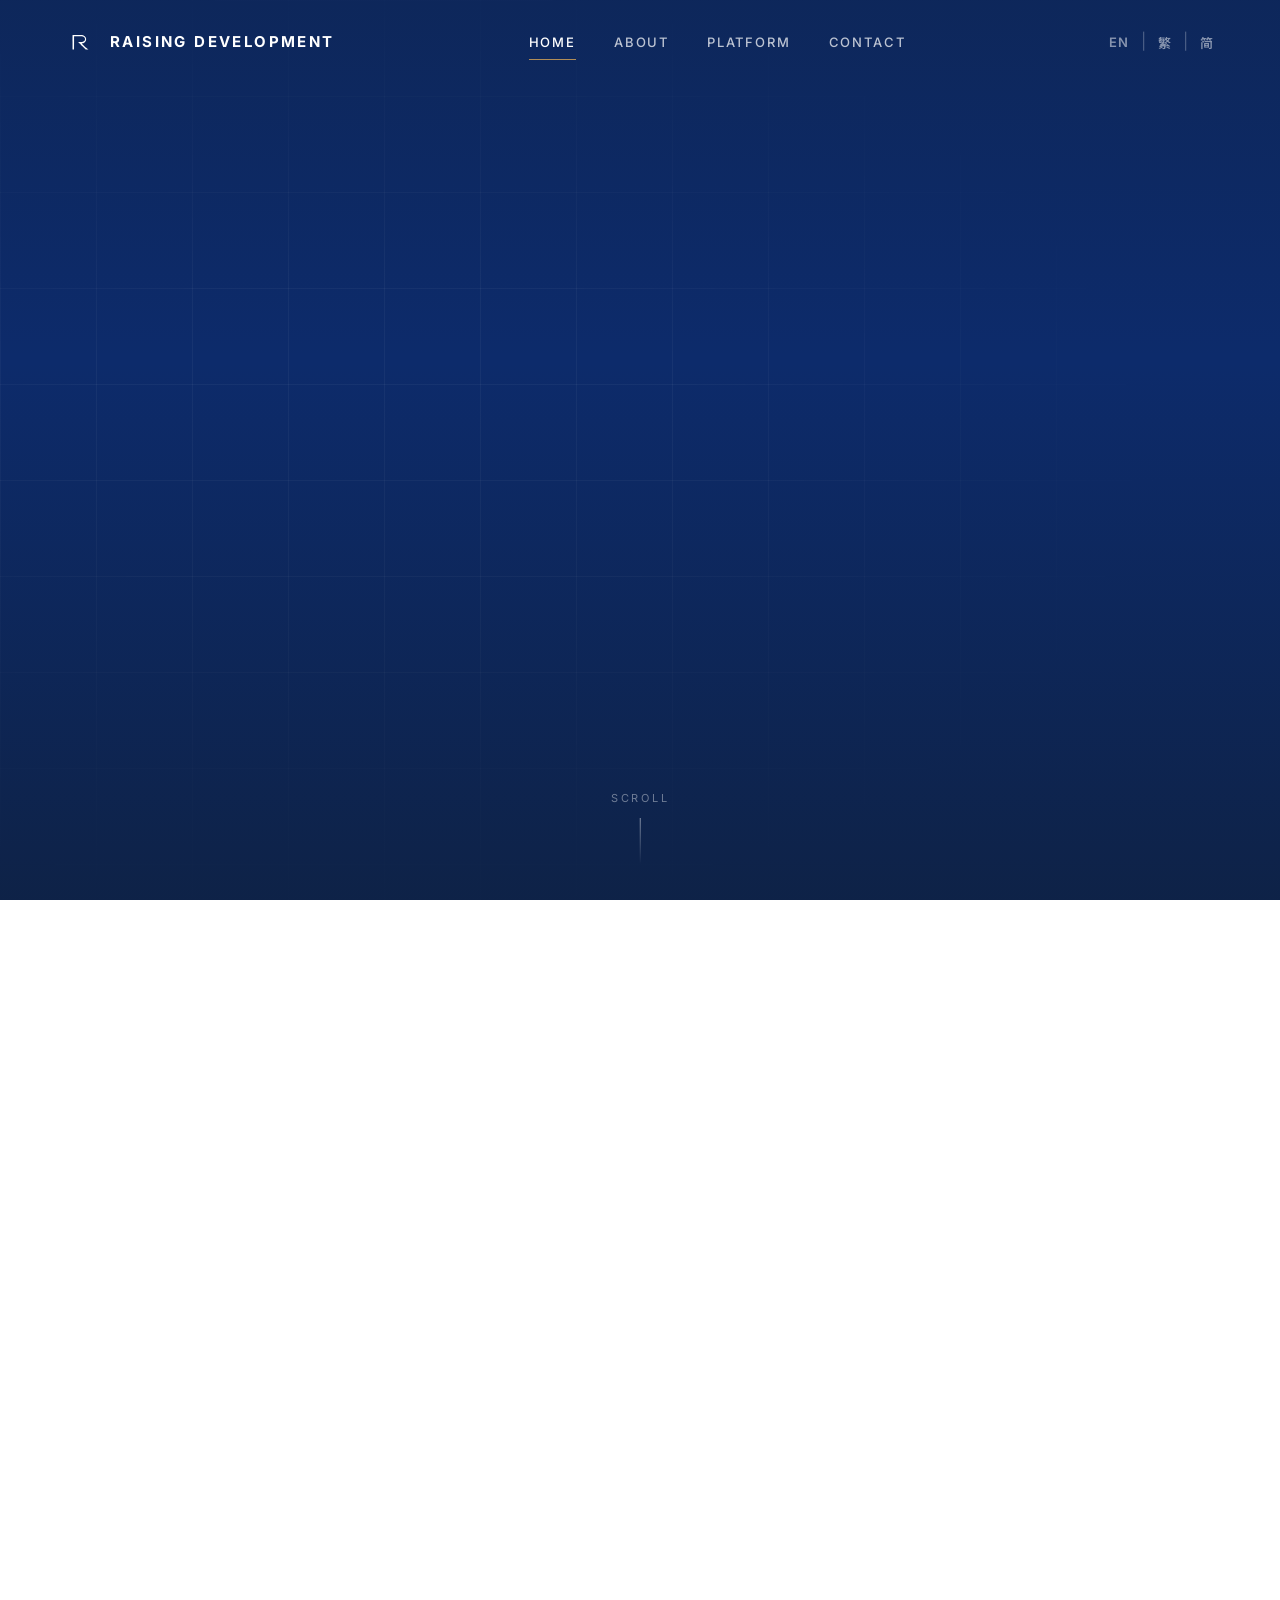
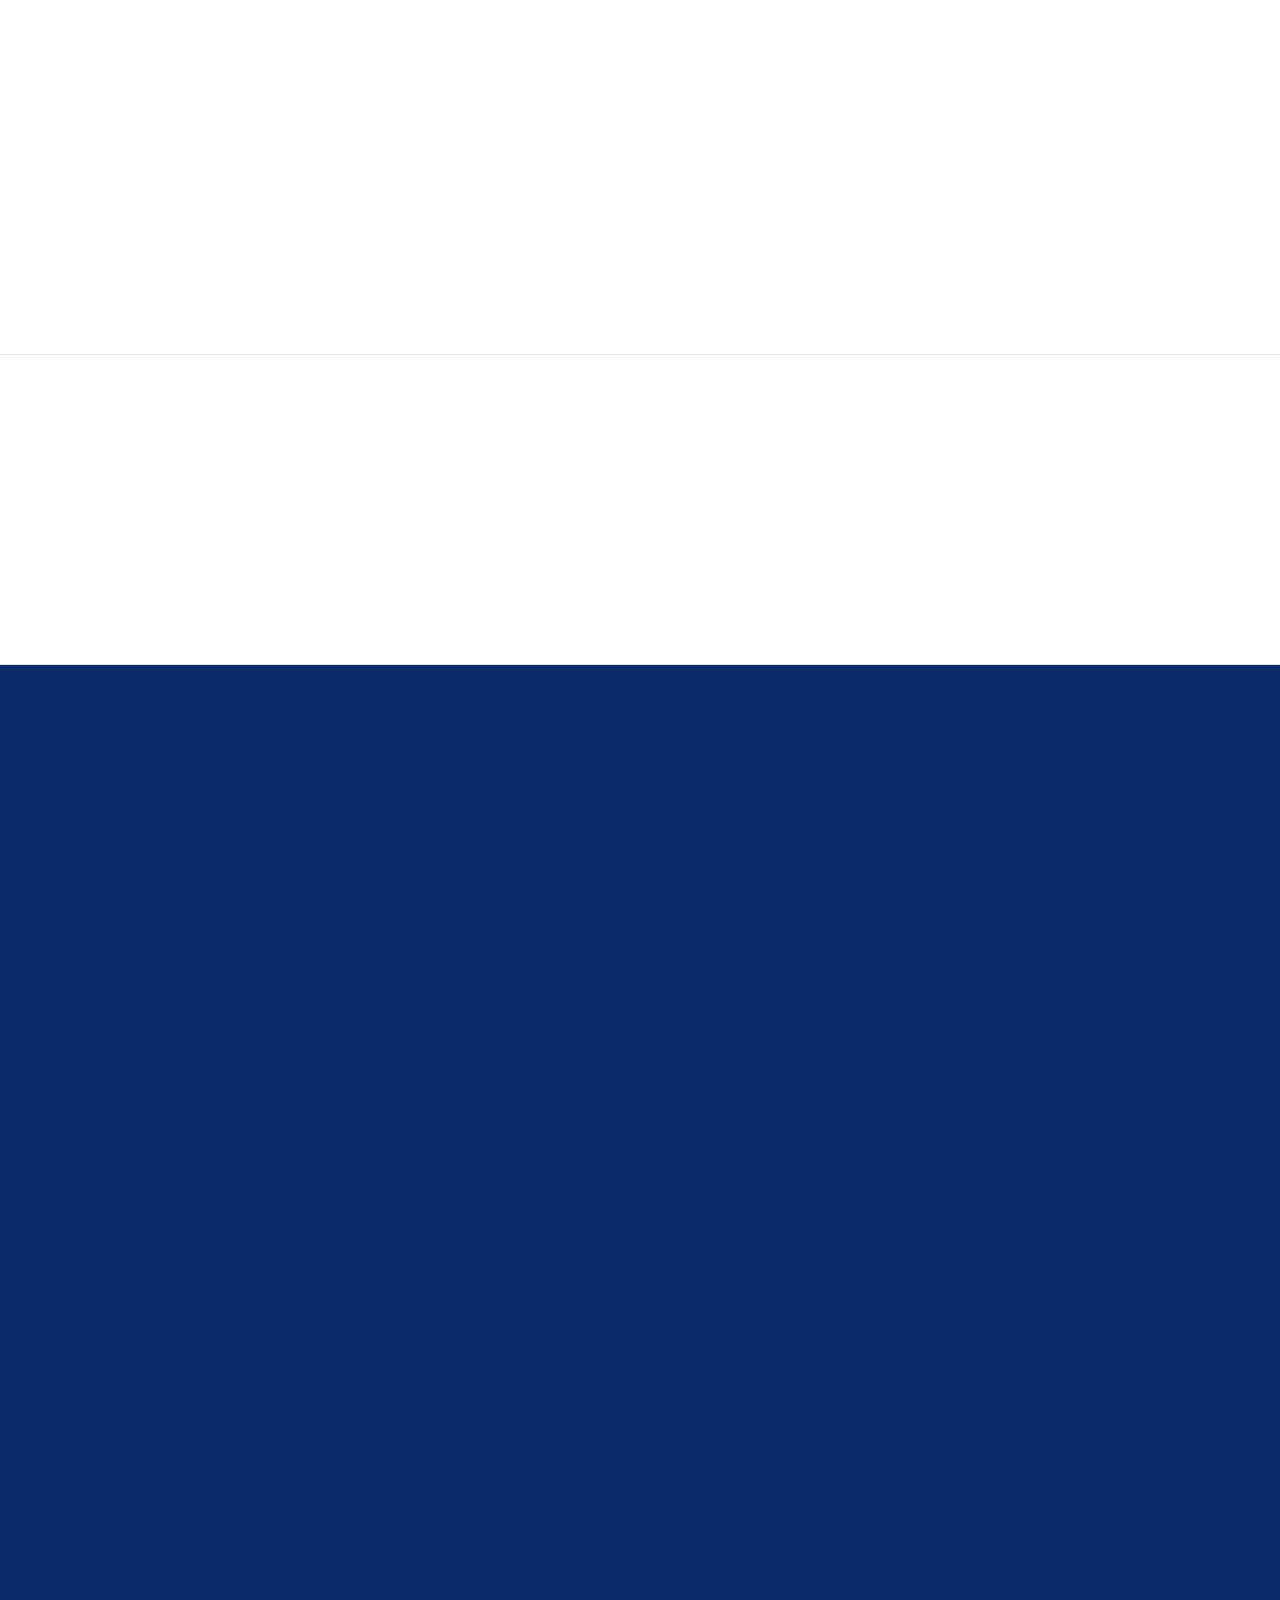
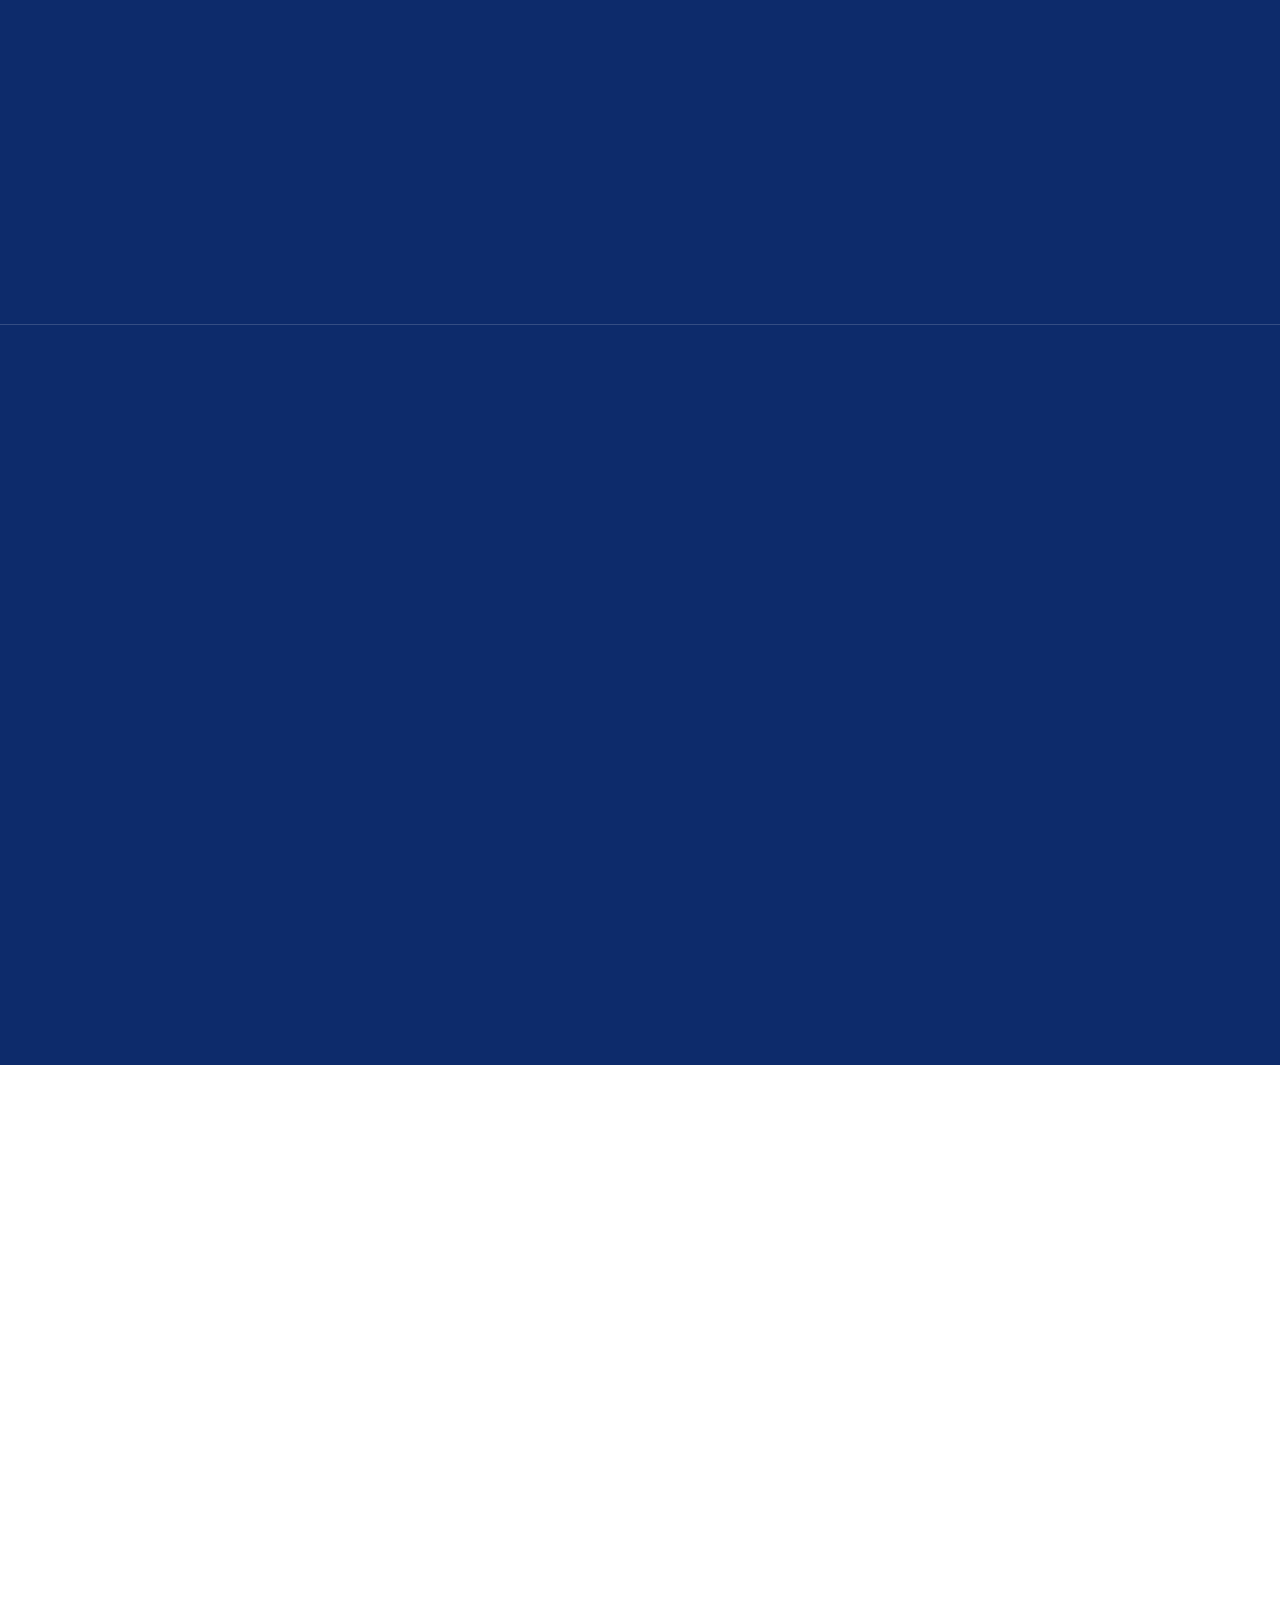
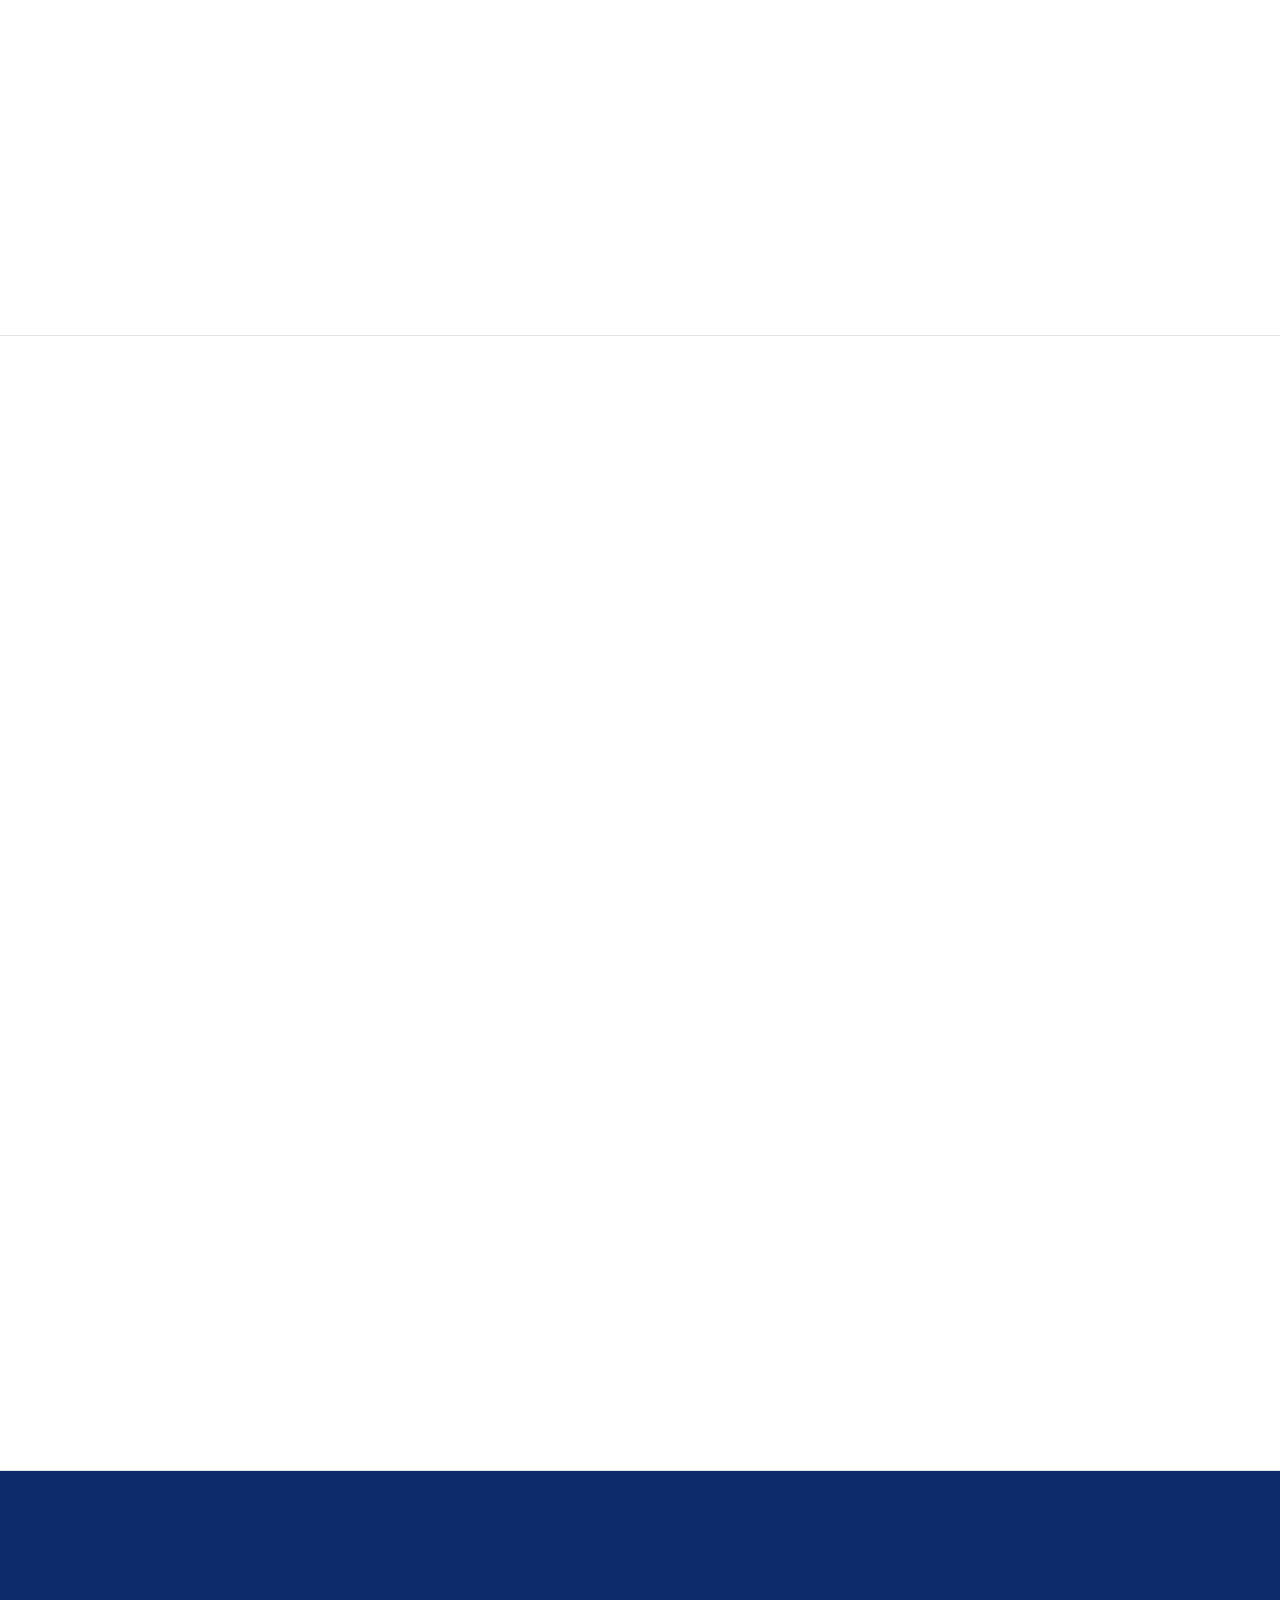
==== commit 120991ee: "Add files via upload" ====
--- a/index.html
+++ b/index.html
@@ -25,334 +25,7 @@
 <link rel="preconnect" href="https://fonts.googleapis.com">
 <link rel="preconnect" href="https://fonts.gstatic.com" crossorigin>
 <link href="https://fonts.googleapis.com/css2?family=Fraunces:ital,opsz,wght@0,9..144,300;0,9..144,400;0,9..144,600;0,9..144,700;1,9..144,400&family=Inter:wght@300;400;500;600&family=Noto+Serif+SC:wght@400;500;700&family=Noto+Sans+SC:wght@300;400;500&family=Noto+Serif+TC:wght@400;500;700&family=Noto+Sans+TC:wght@300;400;500&display=swap" rel="stylesheet">
-<style>
-/* =========================================================================
-   Raising Development Limited — Brand Stylesheet
-   Self-owned static rebuild. No external platform dependency.
-   Palette  : navy #0F1B2A · royal #1F3864 · brand #1B2F6E · gold #B08D57
-              ivory #F5F1EA · white #FFFFFF
-   Type     : Cormorant Garamond / Noto Serif SC (display) · Inter / Noto Sans SC (body)
-   ========================================================================= */
-
-:root{
-  --navy:#0F1B2A;
-  --royal:#1F3864;
-  --brand:#1B2F6E;
-  --gold:#B08D57;
-  --gold-soft:#c9a878;
-  --ivory:#F5F1EA;
-  --white:#FFFFFF;
-  --ink:#0F1B2A;
-  --muted:#5A6472;
-  --muted-light:rgba(255,255,255,.62);
-  --line:rgba(15,27,42,.12);
-  --line-light:rgba(255,255,255,.16);
-  --serif:"Fraunces","Noto Serif SC",Georgia,serif;
-  --sans:"Inter","Noto Sans SC",-apple-system,BlinkMacSystemFont,"Segoe UI",sans-serif;
-  --maxw:1280px;
-  --pad:clamp(20px,5vw,64px);
-  --ease:cubic-bezier(.22,.61,.36,1);
-}
-
-*{box-sizing:border-box;margin:0;padding:0}
-html{scroll-behavior:smooth;-webkit-text-size-adjust:100%}
-body{
-  font-family:var(--sans);
-  color:var(--ink);
-  background:var(--white);
-  line-height:1.6;
-  font-size:16px;
-  -webkit-font-smoothing:antialiased;
-  text-rendering:optimizeLegibility;
-  overflow-x:hidden;
-}
-img,svg{max-width:100%;display:block}
-a{color:inherit;text-decoration:none}
-
-/* ---- Language visibility (trilingual) -------------------------------- */
-[data-lang]{display:none}
-html[data-locale="en"]      [data-lang="en"],
-html[data-locale="zh-Hant"] [data-lang="zh-Hant"],
-html[data-locale="zh-Hans"] [data-lang="zh-Hans"]{display:inline}
-html:not([data-locale]) [data-lang="en"]{display:inline}
-/* block-level translated wrappers keep block flow */
-p[data-lang],li[data-lang]{display:none}
-html[data-locale="en"]      p[data-lang="en"],
-html[data-locale="zh-Hant"] p[data-lang="zh-Hant"],
-html[data-locale="zh-Hans"] p[data-lang="zh-Hans"]{display:block}
-
-html[data-locale="zh-Hans"] .serif{font-family:"Noto Serif SC","Fraunces",serif;font-weight:500}
-html[data-locale="zh-Hant"] .serif{font-family:"Noto Serif TC","Noto Serif SC","Fraunces",serif;font-weight:500}
-html[data-locale="zh-Hans"] body{font-family:"Inter","Noto Sans SC",sans-serif}
-html[data-locale="zh-Hant"] body{font-family:"Inter","Noto Sans TC","Noto Sans SC",sans-serif}
-
-/* ---- Layout helpers -------------------------------------------------- */
-.wrap{max-width:var(--maxw);margin:0 auto;padding-left:var(--pad);padding-right:var(--pad)}
-.section{padding:clamp(72px,11vw,140px) 0}
-.section--navy{background:var(--navy);color:var(--white)}
-.section--ivory{background:var(--ivory)}
-.section--white{background:var(--white)}
-.eyebrow{
-  font-family:var(--sans);
-  font-size:12px;font-weight:600;letter-spacing:.28em;text-transform:uppercase;
-  color:var(--gold);margin-bottom:26px;display:inline-block;
-}
-.serif{font-family:var(--serif);font-weight:300;line-height:1.08;letter-spacing:-.01em}
-h1.serif{font-weight:300}
-.h-xl{font-size:clamp(40px,7vw,82px)}
-.h-lg{font-size:clamp(32px,5vw,56px)}
-.h-md{font-size:clamp(26px,3.4vw,40px)}
-.lead{font-size:clamp(17px,1.5vw,20px);color:var(--muted);max-width:62ch;line-height:1.75}
-.section--navy .lead{color:var(--muted-light)}
-.muted{color:var(--muted)}
-
-/* ---- Buttons --------------------------------------------------------- */
-.btn{
-  display:inline-flex;align-items:center;gap:.6em;
-  font-family:var(--sans);font-size:12.5px;font-weight:600;
-  letter-spacing:.18em;text-transform:uppercase;
-  padding:18px 34px;border:1px solid transparent;cursor:pointer;
-  transition:all .35s var(--ease);white-space:nowrap;
-}
-.btn--solid{background:var(--gold);color:var(--navy);border-color:var(--gold)}
-.btn--solid:hover{background:var(--gold-soft);border-color:var(--gold-soft)}
-.btn--ghost{background:transparent;color:inherit;border-color:currentColor;opacity:.85}
-.btn--ghost:hover{opacity:1;background:rgba(255,255,255,.06)}
-.section--ivory .btn--ghost,.section--white .btn--ghost{border-color:var(--line)}
-.section--ivory .btn--ghost:hover,.section--white .btn--ghost:hover{background:rgba(15,27,42,.04)}
-.link-arrow{
-  font-family:var(--sans);font-size:13px;font-weight:600;letter-spacing:.14em;
-  text-transform:uppercase;color:var(--gold);display:inline-flex;align-items:center;gap:.5em;
-  transition:gap .3s var(--ease);
-}
-.link-arrow:hover{gap:.9em}
-
-/* ---- Header / Nav ---------------------------------------------------- */
-.site-header{
-  position:fixed;top:0;left:0;right:0;z-index:100;
-  transition:background .4s var(--ease),box-shadow .4s var(--ease);
-  background:transparent;
-}
-.site-header.scrolled{background:rgba(15,27,42,.96);box-shadow:0 1px 0 rgba(255,255,255,.06)}
-.nav{display:flex;align-items:center;justify-content:space-between;height:84px;color:#fff}
-.brand{display:flex;align-items:center;gap:14px;font-weight:700;letter-spacing:.16em;font-size:15px;text-transform:uppercase}
-.brand .logo,.brand svg.logo{width:32px;height:32px;min-width:32px;flex:none;display:block;color:inherit}
-.brand .logo svg{width:100%;height:100%;display:block}
-.nav-links{display:flex;align-items:center;gap:38px}
-.nav-links a{
-  font-size:13px;font-weight:500;letter-spacing:.14em;text-transform:uppercase;
-  color:rgba(255,255,255,.72);transition:color .25s;position:relative;padding:6px 0;
-}
-.nav-links a:hover,.nav-links a.active{color:#fff}
-.nav-links a.active::after{content:"";position:absolute;left:0;right:0;bottom:-2px;height:1px;background:var(--gold)}
-.lang{display:flex;align-items:center;gap:10px;margin-left:8px}
-.lang button{
-  background:none;border:none;cursor:pointer;color:rgba(255,255,255,.5);
-  font-family:var(--sans);font-size:13px;font-weight:600;letter-spacing:.05em;padding:2px;transition:color .25s;
-}
-.lang button:hover{color:rgba(255,255,255,.85)}
-.lang button.active{color:var(--gold)}
-.lang .sep{color:rgba(255,255,255,.25)}
-.burger{display:none;background:none;border:none;cursor:pointer;width:30px;height:22px;position:relative}
-.burger span{position:absolute;left:0;right:0;height:2px;background:#fff;transition:.3s var(--ease)}
-.burger span:nth-child(1){top:0}.burger span:nth-child(2){top:10px}.burger span:nth-child(3){top:20px}
-
-/* mobile drawer */
-.drawer{
-  position:fixed;inset:0;z-index:99;background:var(--navy);
-  display:flex;flex-direction:column;justify-content:center;align-items:center;gap:30px;
-  opacity:0;visibility:hidden;transition:.4s var(--ease);
-}
-.drawer.open{opacity:1;visibility:visible}
-.drawer a{color:#fff;font-family:var(--serif);font-size:30px;font-weight:300}
-.drawer .lang{display:flex;margin-top:24px}
-.drawer .lang button{color:rgba(255,255,255,.6);font-size:16px}
-.drawer .lang button.active{color:var(--gold)}
-.drawer-close{position:absolute;top:30px;right:var(--pad);background:none;border:none;color:#fff;font-size:28px;cursor:pointer;line-height:1}
-
-/* ---- Hero ------------------------------------------------------------ */
-.hero{
-  position:relative;min-height:100vh;display:flex;align-items:center;
-  background:var(--royal);color:#fff;overflow:hidden;
-}
-.hero::before{
-  content:"";position:absolute;inset:0;
-  background-image:
-    linear-gradient(rgba(255,255,255,.045) 1px,transparent 1px),
-    linear-gradient(90deg,rgba(255,255,255,.045) 1px,transparent 1px);
-  background-size:96px 96px;
-  -webkit-mask-image:radial-gradient(ellipse 80% 70% at 30% 50%,#000 30%,transparent 80%);
-  mask-image:radial-gradient(ellipse 80% 70% at 30% 50%,#000 30%,transparent 80%);
-}
-.hero::after{content:"";position:absolute;inset:0;background:linear-gradient(180deg,rgba(15,27,42,.25),rgba(31,56,100,0) 40%,rgba(15,27,42,.55))}
-.hero .wrap{position:relative;z-index:2;width:100%}
-.hero h1{font-size:clamp(46px,8.5vw,118px);line-height:1.02;margin-bottom:.35em;max-width:14ch}
-.hero .sub{font-family:var(--serif);font-weight:300;font-size:clamp(22px,3vw,38px);color:rgba(255,255,255,.7);margin-bottom:2.4em;letter-spacing:.01em}
-html[data-locale="zh-Hant"] .hero .sub,html[data-locale="zh-Hans"] .hero .sub{font-family:"Noto Serif SC",var(--serif)}
-.hero-actions{display:flex;gap:18px;flex-wrap:wrap}
-.scroll-cue{position:absolute;bottom:36px;left:50%;transform:translateX(-50%);z-index:2;color:rgba(255,255,255,.4);font-size:11px;letter-spacing:.25em;text-transform:uppercase;display:flex;flex-direction:column;align-items:center;gap:10px}
-.scroll-cue::after{content:"";width:1px;height:46px;background:linear-gradient(rgba(255,255,255,.5),transparent);animation:cue 2s var(--ease) infinite}
-@keyframes cue{0%{transform:scaleY(0);transform-origin:top}50%{transform:scaleY(1);transform-origin:top}50.1%{transform-origin:bottom}100%{transform:scaleY(0);transform-origin:bottom}}
-
-/* ---- Section heading block ------------------------------------------ */
-.sec-head{max-width:760px;margin-bottom:clamp(48px,6vw,76px)}
-.sec-head.center{margin-left:auto;margin-right:auto;text-align:center}
-.sec-head .lead{margin-top:24px}
-
-/* ---- Cards / grids --------------------------------------------------- */
-.grid{display:grid;gap:28px}
-.grid-3{grid-template-columns:repeat(3,1fr)}
-.grid-2{grid-template-columns:repeat(2,1fr)}
-.card{
-  background:var(--white);padding:clamp(28px,3vw,42px);
-  border:1px solid var(--line);transition:transform .4s var(--ease),box-shadow .4s var(--ease);
-}
-.section--ivory .card{box-shadow:0 1px 2px rgba(15,27,42,.04)}
-.card:hover{transform:translateY(-4px);box-shadow:0 24px 50px -28px rgba(15,27,42,.28)}
-.card h3{font-family:var(--serif);font-weight:400;font-size:clamp(21px,2vw,27px);margin-bottom:16px;color:var(--navy);line-height:1.2}
-.card p{color:var(--muted);font-size:15.5px;line-height:1.72}
-.card--dark{background:rgba(255,255,255,.03);border-color:var(--line-light)}
-.card--dark h3{color:#fff}
-.card--dark p{color:var(--muted-light)}
-
-/* ---- Stat band ------------------------------------------------------- */
-.stats{display:grid;grid-template-columns:repeat(3,1fr)}
-.stat{padding:clamp(30px,4vw,56px) clamp(20px,3vw,44px);position:relative}
-.stat + .stat::before{content:"";position:absolute;left:0;top:18%;bottom:18%;width:1px;background:var(--line)}
-.section--navy .stat + .stat::before{background:var(--line-light)}
-.stat .num{font-family:var(--serif);font-weight:700;font-size:clamp(40px,5.5vw,72px);color:var(--royal);line-height:1;letter-spacing:-.02em}
-.section--navy .stat .num{color:#fff}
-.stat .label{margin-top:18px;font-size:14.5px;color:var(--muted);line-height:1.4}
-.section--navy .stat .label{color:var(--muted-light)}
-.stat .src{margin-top:8px;font-size:12px;letter-spacing:.08em;text-transform:uppercase;color:rgba(15,27,42,.4)}
-.section--navy .stat .src{color:rgba(255,255,255,.4)}
-
-/* ---- Quote ----------------------------------------------------------- */
-.pullquote{font-family:var(--serif);font-weight:300;font-style:italic;font-size:clamp(24px,3.4vw,40px);line-height:1.3;color:#fff;max-width:20ch;margin-top:60px;border-left:2px solid var(--gold);padding-left:32px}
-html[data-locale="zh-Hant"] .pullquote,html[data-locale="zh-Hans"] .pullquote{font-family:"Noto Serif SC",var(--serif);font-style:normal}
-
-/* ---- Differentiation pillars ---------------------------------------- */
-.pillars{display:grid;grid-template-columns:repeat(3,1fr);gap:1px;background:var(--line-light);border:1px solid var(--line-light)}
-.pillar{background:var(--navy);padding:clamp(32px,3.5vw,48px)}
-.pillar .idx{font-family:var(--serif);font-size:34px;color:var(--gold);font-weight:400;margin-bottom:22px;display:block}
-.pillar h3{font-family:var(--serif);font-weight:400;font-size:23px;color:#fff;margin-bottom:14px;line-height:1.25}
-.pillar p{color:var(--muted-light);font-size:15px;line-height:1.7}
-
-/* ---- Stage / flywheel timeline -------------------------------------- */
-.stages{display:grid;grid-template-columns:repeat(3,1fr);gap:28px;margin-top:20px}
-.stage{padding:38px 0 0;border-top:2px solid var(--line)}
-.stage--current{border-top-color:var(--gold)}
-.stage .tag{font-size:12px;font-weight:600;letter-spacing:.2em;text-transform:uppercase;color:var(--muted)}
-.stage--current .tag{color:var(--gold)}
-.stage h3{font-family:var(--serif);font-weight:400;font-size:clamp(22px,2.2vw,29px);color:var(--navy);margin:18px 0 14px}
-.stage p{color:var(--muted);font-size:15px;line-height:1.72}
-
-/* ---- Sector list ----------------------------------------------------- */
-.sectors{border-top:1px solid var(--line)}
-.sector{display:grid;grid-template-columns:.5fr 1fr;gap:30px;padding:34px 0;border-bottom:1px solid var(--line);align-items:baseline;transition:padding-left .4s var(--ease)}
-.sector:hover{padding-left:14px}
-.sector h3{font-family:var(--serif);font-weight:400;font-size:clamp(22px,2.4vw,30px);color:var(--navy)}
-.sector p{color:var(--muted);font-size:15.5px;line-height:1.7}
-@media(max-width:720px){.sector{grid-template-columns:1fr;gap:10px}}
-
-/* ---- CTA band -------------------------------------------------------- */
-.cta{text-align:center}
-.cta .h-lg{margin-bottom:24px}
-.cta-actions{display:flex;gap:18px;justify-content:center;flex-wrap:wrap;margin-top:42px}
-
-/* ---- About: founders ------------------------------------------------- */
-.founder{display:grid;grid-template-columns:.8fr 1.2fr;gap:clamp(28px,5vw,72px);padding:clamp(40px,5vw,68px) 0;border-bottom:1px solid var(--line)}
-.founder:last-child{border-bottom:none}
-.founder .who .name{font-family:var(--serif);font-weight:400;font-size:clamp(30px,3.6vw,46px);color:var(--navy);line-height:1.05}
-.founder .who .name small{display:block;font-family:var(--sans);font-size:14px;letter-spacing:.04em;color:var(--muted);margin-top:8px;font-weight:400}
-.founder .who .role{margin-top:18px;font-size:12px;font-weight:600;letter-spacing:.2em;text-transform:uppercase;color:var(--gold)}
-.founder .bio p{color:var(--muted);font-size:16px;line-height:1.8;margin-bottom:18px}
-.founder .bio p:last-child{margin-bottom:0}
-@media(max-width:760px){.founder{grid-template-columns:1fr;gap:24px}}
-
-/* ---- Capability triangle -------------------------------------------- */
-.triangle-wrap{display:grid;grid-template-columns:1fr 1fr;gap:clamp(36px,5vw,72px);align-items:center}
-.tri-visual{position:relative;aspect-ratio:1.1/1;display:flex;align-items:center;justify-content:center}
-.cap-cards{display:grid;gap:22px}
-.cap{padding:26px 28px;border-left:2px solid var(--gold);background:var(--ivory)}
-.cap h3{font-family:var(--serif);font-weight:400;font-size:22px;color:var(--navy);margin-bottom:10px}
-.cap p{color:var(--muted);font-size:15px;line-height:1.7}
-@media(max-width:860px){.triangle-wrap{grid-template-columns:1fr}}
-
-/* ---- Company facts --------------------------------------------------- */
-.facts{display:grid;grid-template-columns:repeat(2,1fr);gap:1px;background:var(--line);border:1px solid var(--line)}
-.fact{background:var(--white);padding:30px 34px}
-.fact .k{font-size:12px;font-weight:600;letter-spacing:.18em;text-transform:uppercase;color:var(--gold);margin-bottom:10px}
-.fact .v{font-size:16px;color:var(--navy);line-height:1.5}
-@media(max-width:640px){.facts{grid-template-columns:1fr}}
-
-/* ---- Platform / RDOS architecture ----------------------------------- */
-.rdos-hero{padding-top:clamp(150px,18vh,210px)}
-.rdos-mark{font-family:var(--serif);font-size:clamp(60px,9vw,120px);color:var(--gold);font-weight:400;letter-spacing:.04em;line-height:1}
-.arch{display:grid;gap:18px;margin-top:20px}
-.layer{
-  display:grid;grid-template-columns:130px 1fr;gap:clamp(20px,3vw,44px);align-items:start;
-  background:rgba(255,255,255,.03);border:1px solid var(--line-light);
-  padding:clamp(24px,3vw,38px);transition:background .35s var(--ease),transform .35s var(--ease);
-}
-.layer:hover{background:rgba(255,255,255,.06);transform:translateX(6px)}
-.layer .ln{font-family:var(--serif);color:var(--gold);font-size:13px;font-weight:600;letter-spacing:.2em;text-transform:uppercase}
-.layer .ln b{display:block;font-family:var(--serif);font-size:clamp(34px,4vw,52px);font-weight:400;color:#fff;letter-spacing:0;margin-top:6px}
-.layer h3{font-family:var(--serif);font-weight:400;font-size:clamp(22px,2.4vw,30px);color:#fff;margin-bottom:18px}
-.layer ul{list-style:none;display:grid;gap:12px}
-.layer li{color:var(--muted-light);font-size:15px;line-height:1.6;padding-left:22px;position:relative}
-.layer li::before{content:"";position:absolute;left:0;top:.6em;width:8px;height:1px;background:var(--gold)}
-@media(max-width:640px){.layer{grid-template-columns:1fr;gap:16px}}
-
-/* ---- Contact --------------------------------------------------------- */
-.contact-grid{display:grid;grid-template-columns:1.3fr 1fr;gap:clamp(40px,6vw,90px)}
-@media(max-width:880px){.contact-grid{grid-template-columns:1fr;gap:50px}}
-input[type=hidden]{display:none !important}
-.field{margin-bottom:26px}
-.field label{display:block;font-size:12px;font-weight:600;letter-spacing:.18em;text-transform:uppercase;color:var(--muted);margin-bottom:10px}
-.field input,.field select,.field textarea{
-  width:100%;font-family:var(--sans);font-size:16px;color:var(--navy);
-  padding:14px 0;border:none;border-bottom:1px solid var(--line);background:transparent;transition:border-color .3s;
-}
-.field input:focus,.field select:focus,.field textarea:focus{outline:none;border-bottom-color:var(--gold)}
-.field textarea{resize:vertical;min-height:120px}
-.aside-block{padding:34px;background:var(--ivory);margin-bottom:24px}
-.aside-block h3{font-family:var(--serif);font-weight:400;font-size:26px;color:var(--navy);margin-bottom:14px}
-.aside-block p{color:var(--muted);font-size:15.5px;line-height:1.7;margin-bottom:20px}
-.contact-meta{display:grid;gap:26px;margin-top:8px}
-.cm .k{font-size:12px;font-weight:600;letter-spacing:.18em;text-transform:uppercase;color:var(--gold);margin-bottom:8px}
-.cm .v{color:var(--navy);font-size:16px;line-height:1.55}
-.form-note{font-size:13px;color:var(--muted);margin-top:8px}
-.form-status{margin-top:18px;font-size:14px;display:none}
-.form-status.show{display:block}
-.form-status.ok{color:#2c7a4b}
-.form-status.err{color:#b03a3a}
-
-/* ---- Footer ---------------------------------------------------------- */
-.site-footer{background:var(--navy);color:#fff;padding:clamp(64px,8vw,96px) 0 40px}
-.footer-top{display:grid;grid-template-columns:1.4fr 1fr 1fr 1.1fr;gap:40px;padding-bottom:56px;border-bottom:1px solid var(--line-light)}
-.footer-brand .brand{margin-bottom:20px}
-.footer-brand p{color:var(--muted-light);font-size:15px;max-width:30ch}
-.fcol h4{font-size:12px;font-weight:600;letter-spacing:.2em;text-transform:uppercase;color:var(--gold);margin-bottom:22px}
-.fcol ul{list-style:none;display:grid;gap:13px}
-.fcol a,.fcol li{color:var(--muted-light);font-size:14.5px;transition:color .25s}
-.fcol a:hover{color:#fff}
-.fcol .addr{line-height:1.6}
-.footer-legal{padding-top:34px;display:flex;flex-direction:column;gap:18px}
-.footer-legal .disc{color:rgba(255,255,255,.42);font-size:12.5px;line-height:1.7}
-.footer-bottom{display:flex;justify-content:space-between;gap:20px;flex-wrap:wrap;color:rgba(255,255,255,.5);font-size:12.5px;letter-spacing:.04em;padding-top:8px}
-@media(max-width:900px){.footer-top{grid-template-columns:1fr 1fr}.footer-brand{grid-column:1/-1}}
-@media(max-width:520px){.footer-top{grid-template-columns:1fr}}
-
-/* ---- Reveal animation ------------------------------------------------ */
-.reveal{opacity:0;transform:translateY(26px);transition:opacity .9s var(--ease),transform .9s var(--ease)}
-.reveal.in{opacity:1;transform:none}
-@media(prefers-reduced-motion:reduce){.reveal{opacity:1;transform:none;transition:none}.scroll-cue::after{animation:none}}
-
-/* ---- Page hero (interior) ------------------------------------------- */
-.page-hero{background:var(--navy);color:#fff;padding:clamp(150px,20vh,240px) 0 clamp(60px,8vw,110px)}
-.page-hero h1{margin-top:18px
-</style>
+<link rel="stylesheet" href="styles.css">
 </head>
 <body>
 
@@ -410,6 +83,9 @@
     <div class="hero-actions reveal">
       <a class="btn btn--solid" href="contact.html">
         <span data-lang="en">Partner With Us</span><span data-lang="zh-Hant">攜手合作</span><span data-lang="zh-Hans">携手合作</span>
+      </a>
+      <a class="btn btn--ghost" data-whitepaper href="whitepaper-en.pdf" target="_blank" rel="noopener">
+        <span data-lang="en">Read the Whitepaper</span><span data-lang="zh-Hant">閱讀白皮書</span><span data-lang="zh-Hans">阅读白皮书</span>
       </a>
     </div>
   </div>
@@ -683,6 +359,8 @@
     document.querySelectorAll(".lang button[data-set-locale]").forEach(function (b) {
       b.classList.toggle("active", b.getAttribute("data-set-locale") === loc);
     });
+    var wp = (loc === "en") ? "whitepaper-en.pdf" : "whitepaper-cn.pdf";
+    document.querySelectorAll("a[data-whitepaper]").forEach(function (a) { a.setAttribute("href", wp); });
   }
 
   applyLocale(detectDefault()); // run early to avoid flash
@@ -777,15 +455,7 @@
         .catch(function () { setStatus("err", form.getAttribute("data-err") || "Something went wrong. Please email us directly."); })
         .finally(function () { if (btn) btn.disabled = false; });
     });
-    function setStatus(kind, msg) {
-      if (!status) return;
-      status.className = "form-status" + (kind ? " show " + kind : "");
-      status.textContent = msg;
-    }
-  }
-})();
-
+   
 </script>
 </body>
 </html>
-                                                                                                                                                                                                                         
--- a/styles.css
+++ b/styles.css
@@ -0,0 +1,346 @@
+/* =========================================================================
+   Raising Development Limited — Brand Stylesheet
+   Self-owned static rebuild. No external platform dependency.
+   Palette  : navy #0F1B2A · royal #1F3864 · brand #1B2F6E · gold #B08D57
+              ivory #F5F1EA · white #FFFFFF
+   Type     : Cormorant Garamond / Noto Serif SC (display) · Inter / Noto Sans SC (body)
+   ========================================================================= */
+
+:root{
+  --navy:#0D2B6B;
+  --royal:#0D2B6B;
+  --brand:#0D2B6B;
+  --gold:#B08D57;
+  --gold-soft:#c9a878;
+  --ivory:#FFFFFF;
+  --white:#FFFFFF;
+  --ink:#13233f;
+  --muted:#5A6472;
+  --muted-light:rgba(255,255,255,.62);
+  --line:rgba(15,27,42,.12);
+  --line-light:rgba(255,255,255,.16);
+  --serif:"Fraunces","Noto Serif SC",Georgia,serif;
+  --sans:"Inter","Noto Sans SC",-apple-system,BlinkMacSystemFont,"Segoe UI",sans-serif;
+  --maxw:1280px;
+  --pad:clamp(20px,5vw,64px);
+  --ease:cubic-bezier(.22,.61,.36,1);
+}
+
+*{box-sizing:border-box;margin:0;padding:0}
+html{scroll-behavior:smooth;-webkit-text-size-adjust:100%}
+body{
+  font-family:var(--sans);
+  color:var(--ink);
+  background:var(--white);
+  line-height:1.6;
+  font-size:16px;
+  -webkit-font-smoothing:antialiased;
+  text-rendering:optimizeLegibility;
+  overflow-x:hidden;
+}
+img,svg{max-width:100%;display:block}
+a{color:inherit;text-decoration:none}
+
+/* ---- Language visibility (trilingual) -------------------------------- */
+[data-lang]{display:none}
+html[data-locale="en"]      [data-lang="en"],
+html[data-locale="zh-Hant"] [data-lang="zh-Hant"],
+html[data-locale="zh-Hans"] [data-lang="zh-Hans"]{display:inline}
+html:not([data-locale]) [data-lang="en"]{display:inline}
+/* block-level translated wrappers keep block flow */
+p[data-lang],li[data-lang]{display:none}
+html[data-locale="en"]      p[data-lang="en"],
+html[data-locale="zh-Hant"] p[data-lang="zh-Hant"],
+html[data-locale="zh-Hans"] p[data-lang="zh-Hans"]{display:block}
+
+html[data-locale="zh-Hans"] .serif{font-family:"Noto Serif SC","Fraunces",serif;font-weight:400}
+html[data-locale="zh-Hant"] .serif{font-family:"Noto Serif TC","Noto Serif SC","Fraunces",serif;font-weight:400}
+html[data-locale="zh-Hans"] body{font-family:"Inter","Noto Sans SC",sans-serif}
+html[data-locale="zh-Hant"] body{font-family:"Inter","Noto Sans TC","Noto Sans SC",sans-serif}
+
+/* ---- Layout helpers -------------------------------------------------- */
+.wrap{max-width:var(--maxw);margin:0 auto;padding-left:var(--pad);padding-right:var(--pad)}
+.section{padding:clamp(72px,11vw,140px) 0}
+.section--navy{background:var(--navy);color:var(--white)}
+.section--ivory{background:var(--ivory);border-top:1px solid var(--line);border-bottom:1px solid var(--line)}
+.section--white{background:var(--white)}
+.eyebrow{
+  font-family:var(--sans);
+  font-size:12px;font-weight:600;letter-spacing:.28em;text-transform:uppercase;
+  color:var(--gold);margin-bottom:26px;display:inline-block;
+}
+.serif{font-family:var(--serif);font-weight:300;line-height:1.08;letter-spacing:-.01em}
+h1.serif{font-weight:300}
+.h-xl{font-size:clamp(40px,7vw,82px)}
+.h-lg{font-size:clamp(32px,5vw,56px)}
+.h-md{font-size:clamp(26px,3.4vw,40px)}
+.lead{font-size:clamp(17px,1.5vw,20px);color:var(--muted);max-width:62ch;line-height:1.75}
+.section--navy .lead{color:var(--muted-light)}
+.muted{color:var(--muted)}
+
+/* ---- Buttons --------------------------------------------------------- */
+.btn{
+  display:inline-flex;align-items:center;gap:.6em;
+  font-family:var(--sans);font-size:12.5px;font-weight:600;
+  letter-spacing:.18em;text-transform:uppercase;
+  padding:18px 34px;border:1px solid transparent;cursor:pointer;
+  transition:all .35s var(--ease);white-space:nowrap;
+}
+.btn--solid{background:var(--gold);color:var(--navy);border-color:var(--gold)}
+.btn--solid:hover{background:var(--gold-soft);border-color:var(--gold-soft)}
+.btn--ghost{background:transparent;color:inherit;border-color:currentColor;opacity:.85}
+.btn--ghost:hover{opacity:1;background:rgba(255,255,255,.06)}
+.section--ivory .btn--ghost,.section--white .btn--ghost{border-color:var(--line)}
+.section--ivory .btn--ghost:hover,.section--white .btn--ghost:hover{background:rgba(15,27,42,.04)}
+.link-arrow{
+  font-family:var(--sans);font-size:13px;font-weight:600;letter-spacing:.14em;
+  text-transform:uppercase;color:var(--gold);display:inline-flex;align-items:center;gap:.5em;
+  transition:gap .3s var(--ease);
+}
+.link-arrow:hover{gap:.9em}
+
+/* ---- Header / Nav ---------------------------------------------------- */
+.site-header{
+  position:fixed;top:0;left:0;right:0;z-index:100;
+  transition:background .4s var(--ease),box-shadow .4s var(--ease);
+  background:transparent;
+}
+.site-header.scrolled{background:rgba(15,27,42,.96);box-shadow:0 1px 0 rgba(255,255,255,.06)}
+.nav{display:flex;align-items:center;justify-content:space-between;height:84px;color:#fff}
+.brand{display:flex;align-items:center;gap:14px;font-weight:700;letter-spacing:.16em;font-size:15px;text-transform:uppercase}
+.brand .logo,.brand svg.logo{width:32px;height:32px;min-width:32px;flex:none;display:block;color:inherit}
+.brand .logo svg{width:100%;height:100%;display:block}
+.nav-links{display:flex;align-items:center;gap:38px}
+.nav-links a{
+  font-size:13px;font-weight:500;letter-spacing:.14em;text-transform:uppercase;
+  color:rgba(255,255,255,.72);transition:color .25s;position:relative;padding:6px 0;
+}
+.nav-links a:hover,.nav-links a.active{color:#fff}
+.nav-links a.active::after{content:"";position:absolute;left:0;right:0;bottom:-2px;height:1px;background:var(--gold)}
+.lang{display:flex;align-items:center;gap:10px;margin-left:8px}
+.lang button{
+  background:none;border:none;cursor:pointer;color:rgba(255,255,255,.5);
+  font-family:var(--sans);font-size:13px;font-weight:600;letter-spacing:.05em;padding:2px;transition:color .25s;
+}
+.lang button:hover{color:rgba(255,255,255,.85)}
+.lang button.active{color:var(--gold)}
+.lang .sep{color:rgba(255,255,255,.25)}
+.burger{display:none;background:none;border:none;cursor:pointer;width:30px;height:22px;position:relative}
+.burger span{position:absolute;left:0;right:0;height:2px;background:#fff;transition:.3s var(--ease)}
+.burger span:nth-child(1){top:0}.burger span:nth-child(2){top:10px}.burger span:nth-child(3){top:20px}
+
+/* mobile drawer */
+.drawer{
+  position:fixed;inset:0;z-index:99;background:var(--navy);
+  display:flex;flex-direction:column;justify-content:center;align-items:center;gap:30px;
+  opacity:0;visibility:hidden;transition:.4s var(--ease);
+}
+.drawer.open{opacity:1;visibility:visible}
+.drawer a{color:#fff;font-family:var(--serif);font-size:30px;font-weight:300}
+.drawer .lang{display:flex;margin-top:24px}
+.drawer .lang button{color:rgba(255,255,255,.6);font-size:16px}
+.drawer .lang button.active{color:var(--gold)}
+.drawer-close{position:absolute;top:30px;right:var(--pad);background:none;border:none;color:#fff;font-size:28px;cursor:pointer;line-height:1}
+
+/* ---- Hero ------------------------------------------------------------ */
+.hero{
+  position:relative;min-height:100vh;display:flex;align-items:center;
+  background:var(--royal);color:#fff;overflow:hidden;
+  padding:104px 0 56px;
+}
+.hero::before{
+  content:"";position:absolute;inset:0;
+  background-image:
+    linear-gradient(rgba(255,255,255,.045) 1px,transparent 1px),
+    linear-gradient(90deg,rgba(255,255,255,.045) 1px,transparent 1px);
+  background-size:96px 96px;
+  -webkit-mask-image:radial-gradient(ellipse 80% 70% at 30% 50%,#000 30%,transparent 80%);
+  mask-image:radial-gradient(ellipse 80% 70% at 30% 50%,#000 30%,transparent 80%);
+}
+.hero::after{content:"";position:absolute;inset:0;background:linear-gradient(180deg,rgba(15,27,42,.25),rgba(31,56,100,0) 40%,rgba(15,27,42,.55))}
+.hero .wrap{position:relative;z-index:2;width:100%}
+.hero h1{font-size:clamp(40px,6.2vw,88px);line-height:1.06;margin-bottom:.45em;max-width:19ch}
+.hero .sub{font-family:var(--serif);font-weight:300;font-size:clamp(19px,2.5vw,31px);color:rgba(255,255,255,.7);margin-bottom:2em;letter-spacing:.01em}
+html[data-locale="zh-Hant"] .hero .sub,html[data-locale="zh-Hans"] .hero .sub{font-family:"Noto Serif SC",var(--serif)}
+.hero-actions{display:flex;gap:18px;flex-wrap:wrap}
+.scroll-cue{position:absolute;bottom:36px;left:50%;transform:translateX(-50%);z-index:2;color:rgba(255,255,255,.4);font-size:11px;letter-spacing:.25em;text-transform:uppercase;display:flex;flex-direction:column;align-items:center;gap:10px}
+.scroll-cue::after{content:"";width:1px;height:46px;background:linear-gradient(rgba(255,255,255,.5),transparent);animation:cue 2s var(--ease) infinite}
+@keyframes cue{0%{transform:scaleY(0);transform-origin:top}50%{transform:scaleY(1);transform-origin:top}50.1%{transform-origin:bottom}100%{transform:scaleY(0);transform-origin:bottom}}
+
+/* ---- Section heading block ------------------------------------------ */
+.sec-head{max-width:760px;margin-bottom:clamp(48px,6vw,76px)}
+.sec-head.center{margin-left:auto;margin-right:auto;text-align:center}
+.sec-head .lead{margin-top:24px}
+
+/* ---- Cards / grids --------------------------------------------------- */
+.grid{display:grid;gap:28px}
+.grid-3{grid-template-columns:repeat(3,1fr)}
+.grid-2{grid-template-columns:repeat(2,1fr)}
+.card{
+  background:var(--white);padding:clamp(28px,3vw,42px);
+  border:1px solid var(--line);transition:transform .4s var(--ease),box-shadow .4s var(--ease);
+}
+.section--ivory .card{box-shadow:0 1px 2px rgba(15,27,42,.04)}
+.card:hover{transform:translateY(-4px);box-shadow:0 24px 50px -28px rgba(15,27,42,.28)}
+.card h3{font-family:var(--serif);font-weight:400;font-size:clamp(21px,2vw,27px);margin-bottom:16px;color:var(--navy);line-height:1.2}
+.card p{color:var(--muted);font-size:15.5px;line-height:1.72}
+.card--dark{background:rgba(255,255,255,.03);border-color:var(--line-light)}
+.card--dark h3{color:#fff}
+.card--dark p{color:var(--muted-light)}
+
+/* ---- Stat band ------------------------------------------------------- */
+.stats{display:grid;grid-template-columns:repeat(3,1fr)}
+.stat{padding:clamp(30px,4vw,56px) clamp(20px,3vw,44px);position:relative}
+.stat + .stat::before{content:"";position:absolute;left:0;top:18%;bottom:18%;width:1px;background:var(--line)}
+.section--navy .stat + .stat::before{background:var(--line-light)}
+.stat .num{font-family:var(--serif);font-weight:700;font-size:clamp(40px,5.5vw,72px);color:var(--royal);line-height:1;letter-spacing:-.02em}
+.section--navy .stat .num{color:#fff}
+.stat .label{margin-top:18px;font-size:14.5px;color:var(--muted);line-height:1.4}
+.section--navy .stat .label{color:var(--muted-light)}
+.stat .src{margin-top:8px;font-size:12px;letter-spacing:.08em;text-transform:uppercase;color:rgba(15,27,42,.4)}
+.section--navy .stat .src{color:rgba(255,255,255,.4)}
+
+/* ---- Quote ----------------------------------------------------------- */
+.pullquote{font-family:var(--serif);font-weight:300;font-style:italic;font-size:clamp(24px,3.4vw,40px);line-height:1.3;color:#fff;max-width:20ch;margin-top:60px;border-left:2px solid var(--gold);padding-left:32px}
+html[data-locale="zh-Hant"] .pullquote,html[data-locale="zh-Hans"] .pullquote{font-family:"Noto Serif SC",var(--serif);font-style:normal}
+
+/* ---- Differentiation pillars ---------------------------------------- */
+.pillars{display:grid;grid-template-columns:repeat(3,1fr);gap:1px;background:var(--line-light);border:1px solid var(--line-light)}
+.pillar{background:rgba(255,255,255,.05);padding:clamp(32px,3.5vw,48px)}
+.pillar .idx{font-family:var(--serif);font-size:34px;color:var(--gold);font-weight:400;margin-bottom:22px;display:block}
+.pillar h3{font-family:var(--serif);font-weight:400;font-size:23px;color:#fff;margin-bottom:14px;line-height:1.25}
+.pillar p{color:var(--muted-light);font-size:15px;line-height:1.7}
+
+/* ---- Stage / flywheel timeline -------------------------------------- */
+.stages{display:grid;grid-template-columns:repeat(3,1fr);gap:28px;margin-top:20px}
+.stage{padding:38px 0 0;border-top:2px solid var(--line)}
+.stage--current{border-top-color:var(--gold)}
+.stage .tag{font-size:12px;font-weight:600;letter-spacing:.2em;text-transform:uppercase;color:var(--muted)}
+.stage--current .tag{color:var(--gold)}
+.stage h3{font-family:var(--serif);font-weight:400;font-size:clamp(22px,2.2vw,29px);color:var(--navy);margin:18px 0 14px}
+.stage p{color:var(--muted);font-size:15px;line-height:1.72}
+
+/* ---- Sector list ----------------------------------------------------- */
+.sectors{border-top:1px solid var(--line)}
+.sector{display:grid;grid-template-columns:.5fr 1fr;gap:30px;padding:34px 0;border-bottom:1px solid var(--line);align-items:baseline;transition:padding-left .4s var(--ease)}
+.sector:hover{padding-left:14px}
+.sector h3{font-family:var(--serif);font-weight:400;font-size:clamp(22px,2.4vw,30px);color:var(--navy)}
+.sector p{color:var(--muted);font-size:15.5px;line-height:1.7}
+@media(max-width:720px){.sector{grid-template-columns:1fr;gap:10px}}
+
+/* ---- CTA band -------------------------------------------------------- */
+.cta{text-align:center}
+.cta .h-lg{margin-bottom:24px}
+.cta-actions{display:flex;gap:18px;justify-content:center;flex-wrap:wrap;margin-top:42px}
+
+/* ---- About: founders ------------------------------------------------- */
+.founder{display:grid;grid-template-columns:.8fr 1.2fr;gap:clamp(28px,5vw,72px);padding:clamp(40px,5vw,68px) 0;border-bottom:1px solid var(--line)}
+.founder:last-child{border-bottom:none}
+.founder .who .name{font-family:var(--serif);font-weight:400;font-size:clamp(30px,3.6vw,46px);color:var(--navy);line-height:1.05}
+.founder .who .name small{display:block;font-family:var(--sans);font-size:14px;letter-spacing:.04em;color:var(--muted);margin-top:8px;font-weight:400}
+.founder .who .role{margin-top:18px;font-size:12px;font-weight:600;letter-spacing:.2em;text-transform:uppercase;color:var(--gold)}
+.founder .bio p{color:var(--muted);font-size:16px;line-height:1.8;margin-bottom:18px}
+.founder .bio p:last-child{margin-bottom:0}
+@media(max-width:760px){.founder{grid-template-columns:1fr;gap:24px}}
+
+/* ---- Capability triangle -------------------------------------------- */
+.triangle-wrap{display:grid;grid-template-columns:1fr 1fr;gap:clamp(36px,5vw,72px);align-items:center}
+.tri-visual{position:relative;aspect-ratio:1.1/1;display:flex;align-items:center;justify-content:center}
+.cap-cards{display:grid;gap:22px}
+.cap{padding:26px 28px;border:1px solid var(--line);border-left:3px solid var(--gold);background:#fff}
+.cap h3{font-family:var(--serif);font-weight:400;font-size:22px;color:var(--navy);margin-bottom:10px}
+.cap p{color:var(--muted);font-size:15px;line-height:1.7}
+@media(max-width:860px){.triangle-wrap{grid-template-columns:1fr}}
+
+/* ---- Company facts --------------------------------------------------- */
+.facts{display:grid;grid-template-columns:repeat(2,1fr);gap:1px;background:var(--line);border:1px solid var(--line)}
+.fact{background:var(--white);padding:30px 34px}
+.fact .k{font-size:12px;font-weight:600;letter-spacing:.18em;text-transform:uppercase;color:var(--gold);margin-bottom:10px}
+.fact .v{font-size:16px;color:var(--navy);line-height:1.5}
+@media(max-width:640px){.facts{grid-template-columns:1fr}}
+
+/* ---- Platform / RDOS architecture ----------------------------------- */
+.rdos-hero{padding-top:clamp(150px,18vh,210px)}
+.rdos-mark{font-family:var(--serif);font-size:clamp(60px,9vw,120px);color:var(--gold);font-weight:400;letter-spacing:.04em;line-height:1}
+.arch{display:grid;gap:18px;margin-top:20px}
+.layer{
+  display:grid;grid-template-columns:130px 1fr;gap:clamp(20px,3vw,44px);align-items:start;
+  background:rgba(255,255,255,.03);border:1px solid var(--line-light);
+  padding:clamp(24px,3vw,38px);transition:background .35s var(--ease),transform .35s var(--ease);
+}
+.layer:hover{background:rgba(255,255,255,.06);transform:translateX(6px)}
+.layer .ln{font-family:var(--serif);color:var(--gold);font-size:13px;font-weight:600;letter-spacing:.2em;text-transform:uppercase}
+.layer .ln b{display:block;font-family:var(--serif);font-size:clamp(34px,4vw,52px);font-weight:400;color:#fff;letter-spacing:0;margin-top:6px}
+.layer h3{font-family:var(--serif);font-weight:400;font-size:clamp(22px,2.4vw,30px);color:#fff;margin-bottom:18px}
+.layer ul{list-style:none;display:grid;gap:12px}
+.layer li{color:var(--muted-light);font-size:15px;line-height:1.6;padding-left:22px;position:relative}
+.layer li::before{content:"";position:absolute;left:0;top:.6em;width:8px;height:1px;background:var(--gold)}
+@media(max-width:640px){.layer{grid-template-columns:1fr;gap:16px}}
+
+/* ---- Contact --------------------------------------------------------- */
+.contact-grid{display:grid;grid-template-columns:1.3fr 1fr;gap:clamp(40px,6vw,90px)}
+@media(max-width:880px){.contact-grid{grid-template-columns:1fr;gap:50px}}
+input[type=hidden]{display:none !important}
+.field{margin-bottom:26px}
+.field label{display:block;font-size:12px;font-weight:600;letter-spacing:.18em;text-transform:uppercase;color:var(--muted);margin-bottom:10px}
+.field input,.field select,.field textarea{
+  width:100%;font-family:var(--sans);font-size:16px;color:var(--navy);
+  padding:14px 0;border:none;border-bottom:1px solid var(--line);background:transparent;transition:border-color .3s;
+}
+.field input:focus,.field select:focus,.field textarea:focus{outline:none;border-bottom-color:var(--gold)}
+.field textarea{resize:vertical;min-height:120px}
+.aside-block{padding:34px;background:#fff;border:1px solid var(--line);margin-bottom:24px}
+.aside-block h3{font-family:var(--serif);font-weight:400;font-size:26px;color:var(--navy);margin-bottom:14px}
+.aside-block p{color:var(--muted);font-size:15.5px;line-height:1.7;margin-bottom:20px}
+.contact-meta{display:grid;gap:26px;margin-top:8px}
+.cm .k{font-size:12px;font-weight:600;letter-spacing:.18em;text-transform:uppercase;color:var(--gold);margin-bottom:8px}
+.cm .v{color:var(--navy);font-size:16px;line-height:1.55}
+.form-note{font-size:13px;color:var(--muted);margin-top:8px}
+.form-status{margin-top:18px;font-size:14px;display:none}
+.form-status.show{display:block}
+.form-status.ok{color:#2c7a4b}
+.form-status.err{color:#b03a3a}
+
+/* ---- Footer ---------------------------------------------------------- */
+.site-footer{background:var(--navy);color:#fff;padding:clamp(64px,8vw,96px) 0 40px}
+.footer-top{display:grid;grid-template-columns:1.4fr 1fr 1fr 1.1fr;gap:40px;padding-bottom:56px;border-bottom:1px solid var(--line-light)}
+.footer-brand .brand{margin-bottom:20px}
+.footer-brand p{color:var(--muted-light);font-size:15px;max-width:30ch}
+.fcol h4{font-size:12px;font-weight:600;letter-spacing:.2em;text-transform:uppercase;color:var(--gold);margin-bottom:22px}
+.fcol ul{list-style:none;display:grid;gap:13px}
+.fcol a,.fcol li{color:var(--muted-light);font-size:14.5px;transition:color .25s}
+.fcol a:hover{color:#fff}
+.fcol .addr{line-height:1.6}
+.footer-legal{padding-top:34px;display:flex;flex-direction:column;gap:18px}
+.footer-legal .disc{color:rgba(255,255,255,.42);font-size:12.5px;line-height:1.7}
+.footer-bottom{display:flex;justify-content:space-between;gap:20px;flex-wrap:wrap;color:rgba(255,255,255,.5);font-size:12.5px;letter-spacing:.04em;padding-top:8px}
+@media(max-width:900px){.footer-top{grid-template-columns:1fr 1fr}.footer-brand{grid-column:1/-1}}
+@media(max-width:520px){.footer-top{grid-template-columns:1fr}}
+
+/* ---- Reveal animation ------------------------------------------------ */
+.reveal{opacity:0;transform:translateY(26px);transition:opacity .9s var(--ease),transform .9s var(--ease)}
+.reveal.in{opacity:1;transform:none}
+@media(prefers-reduced-motion:reduce){.reveal{opacity:1;transform:none;transition:none}.scroll-cue::after{animation:none}}
+
+/* ---- Page hero (interior) ------------------------------------------- */
+.page-hero{background:var(--navy);color:#fff;padding:clamp(150px,20vh,240px) 0 clamp(60px,8vw,110px)}
+.page-hero h1{margin-top:18px}
+.page-hero .lead{color:var(--muted-light);margin-top:26px}
+
+/* ---- Responsive nav -------------------------------------------------- */
+@media(max-width:980px){
+  .nav-links{display:none}
+  .nav .lang{display:none}
+  .burger{display:block}
+  .grid-3,.stages{grid-template-columns:1fr}
+  .pillars{grid-template-columns:1fr;gap:1px}
+  .triangle-wrap{grid-template-columns:1fr}
+}
+@media(max-width:680px){
+  .grid-2,.facts{grid-template-columns:1fr}
+  .stat + .stat::before{display:none}
+  .stats{gap:1px;background:var(--line)}
+  .section--navy .stats{background:var(--line-light)}
+  .stat{background:var(--white)}
+  .section--navy .stat{background:var(--navy)}
+}
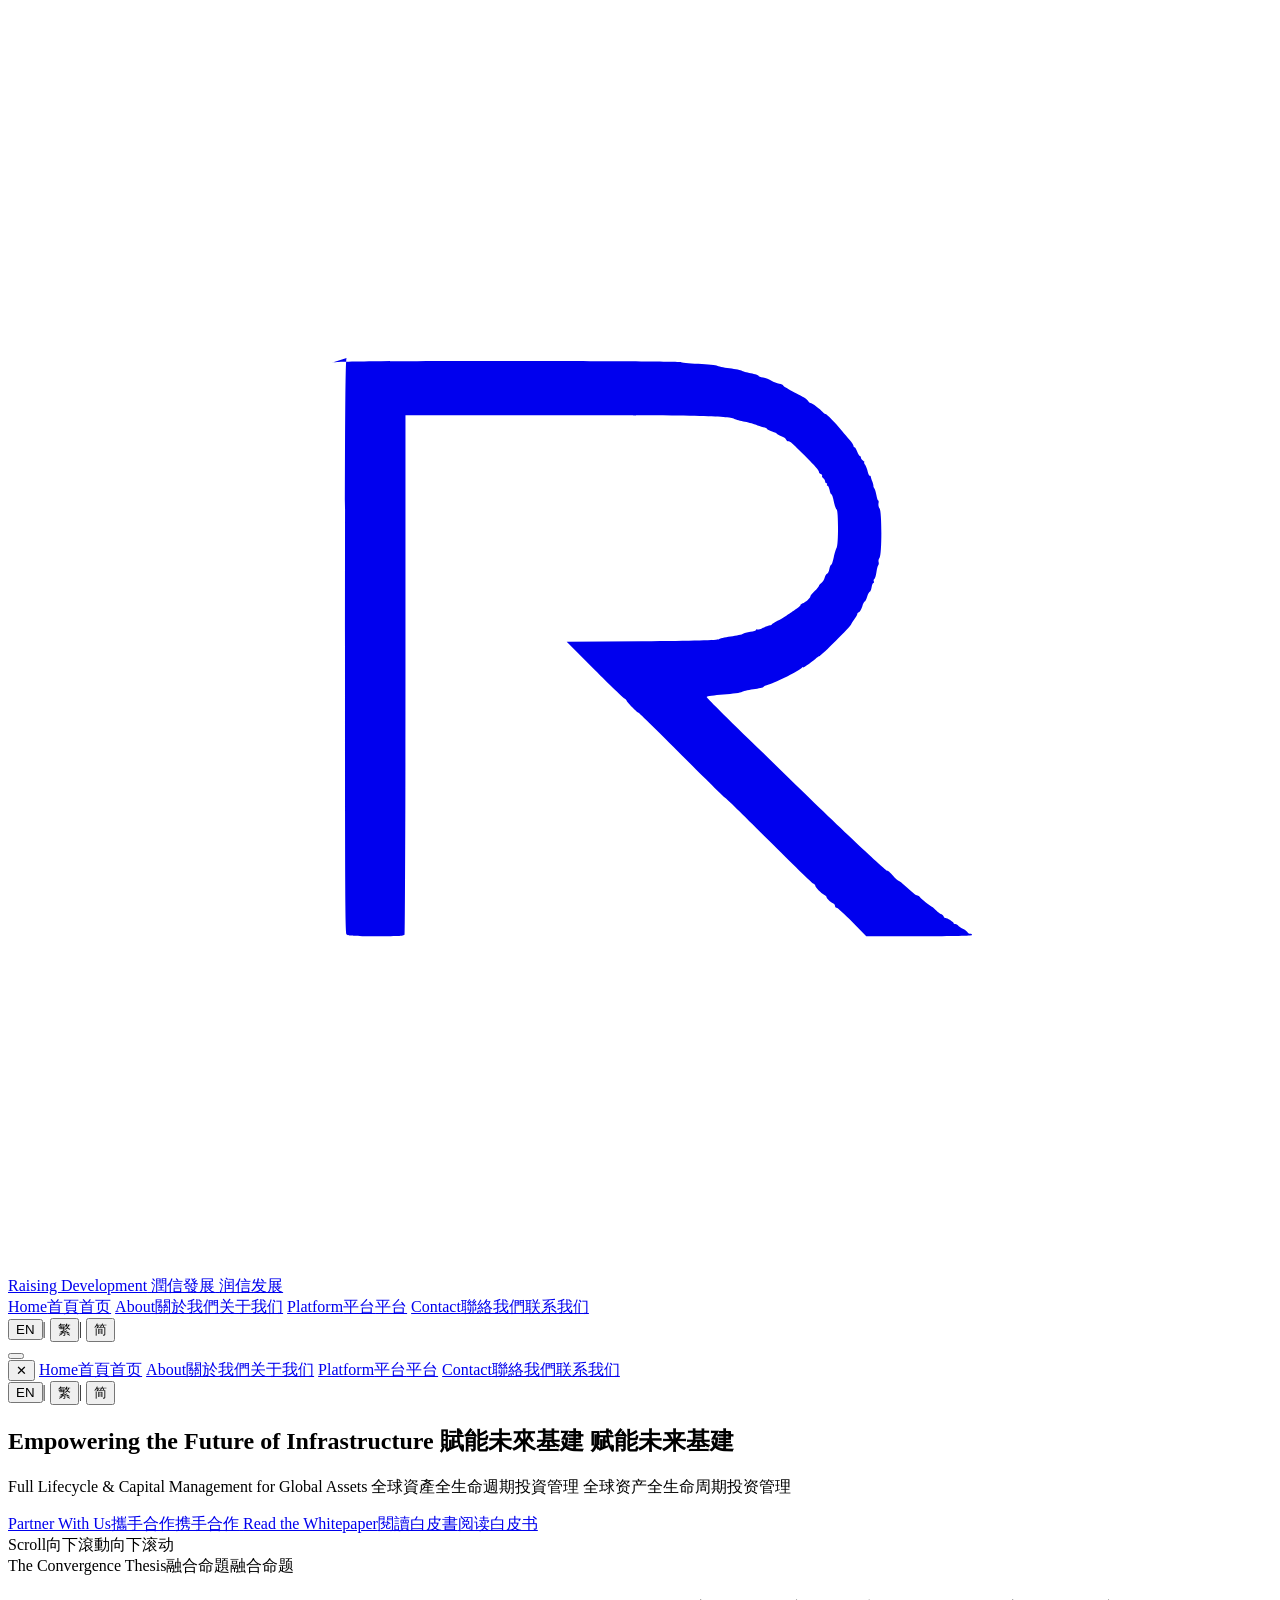
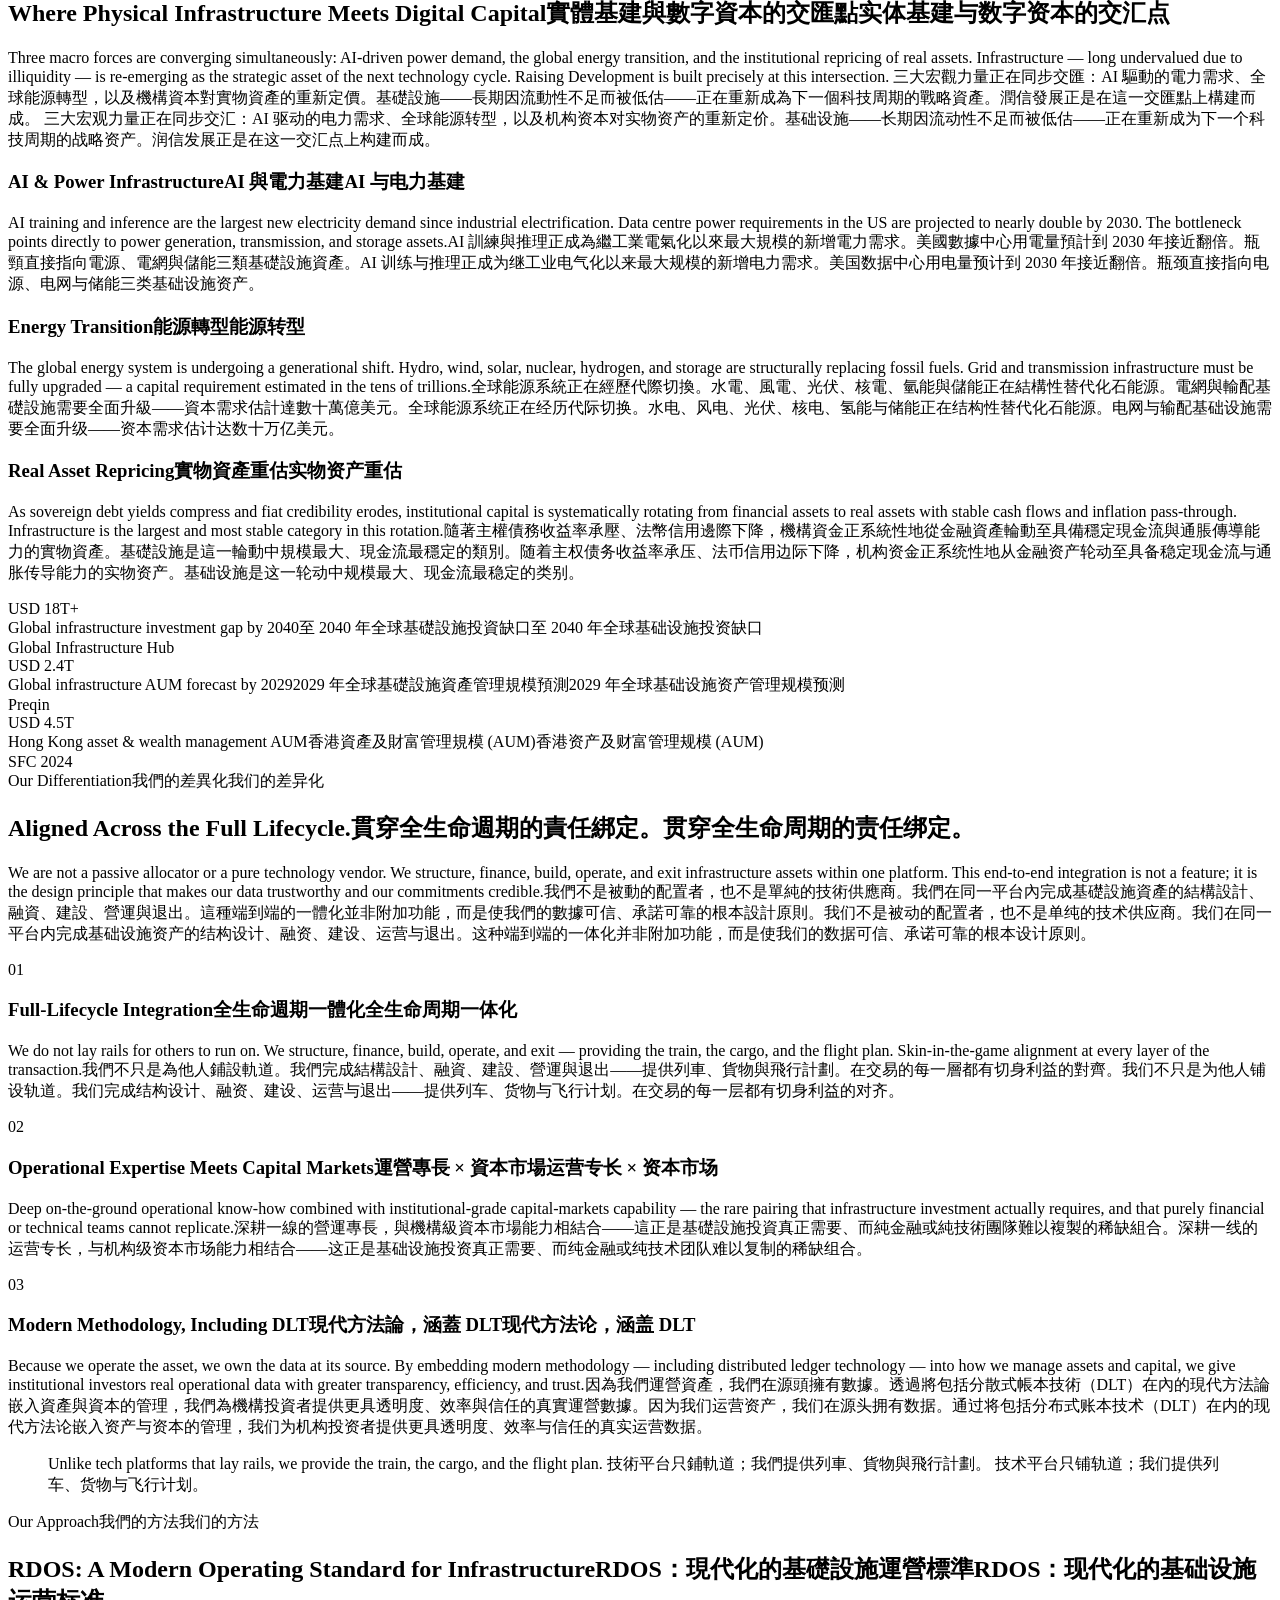
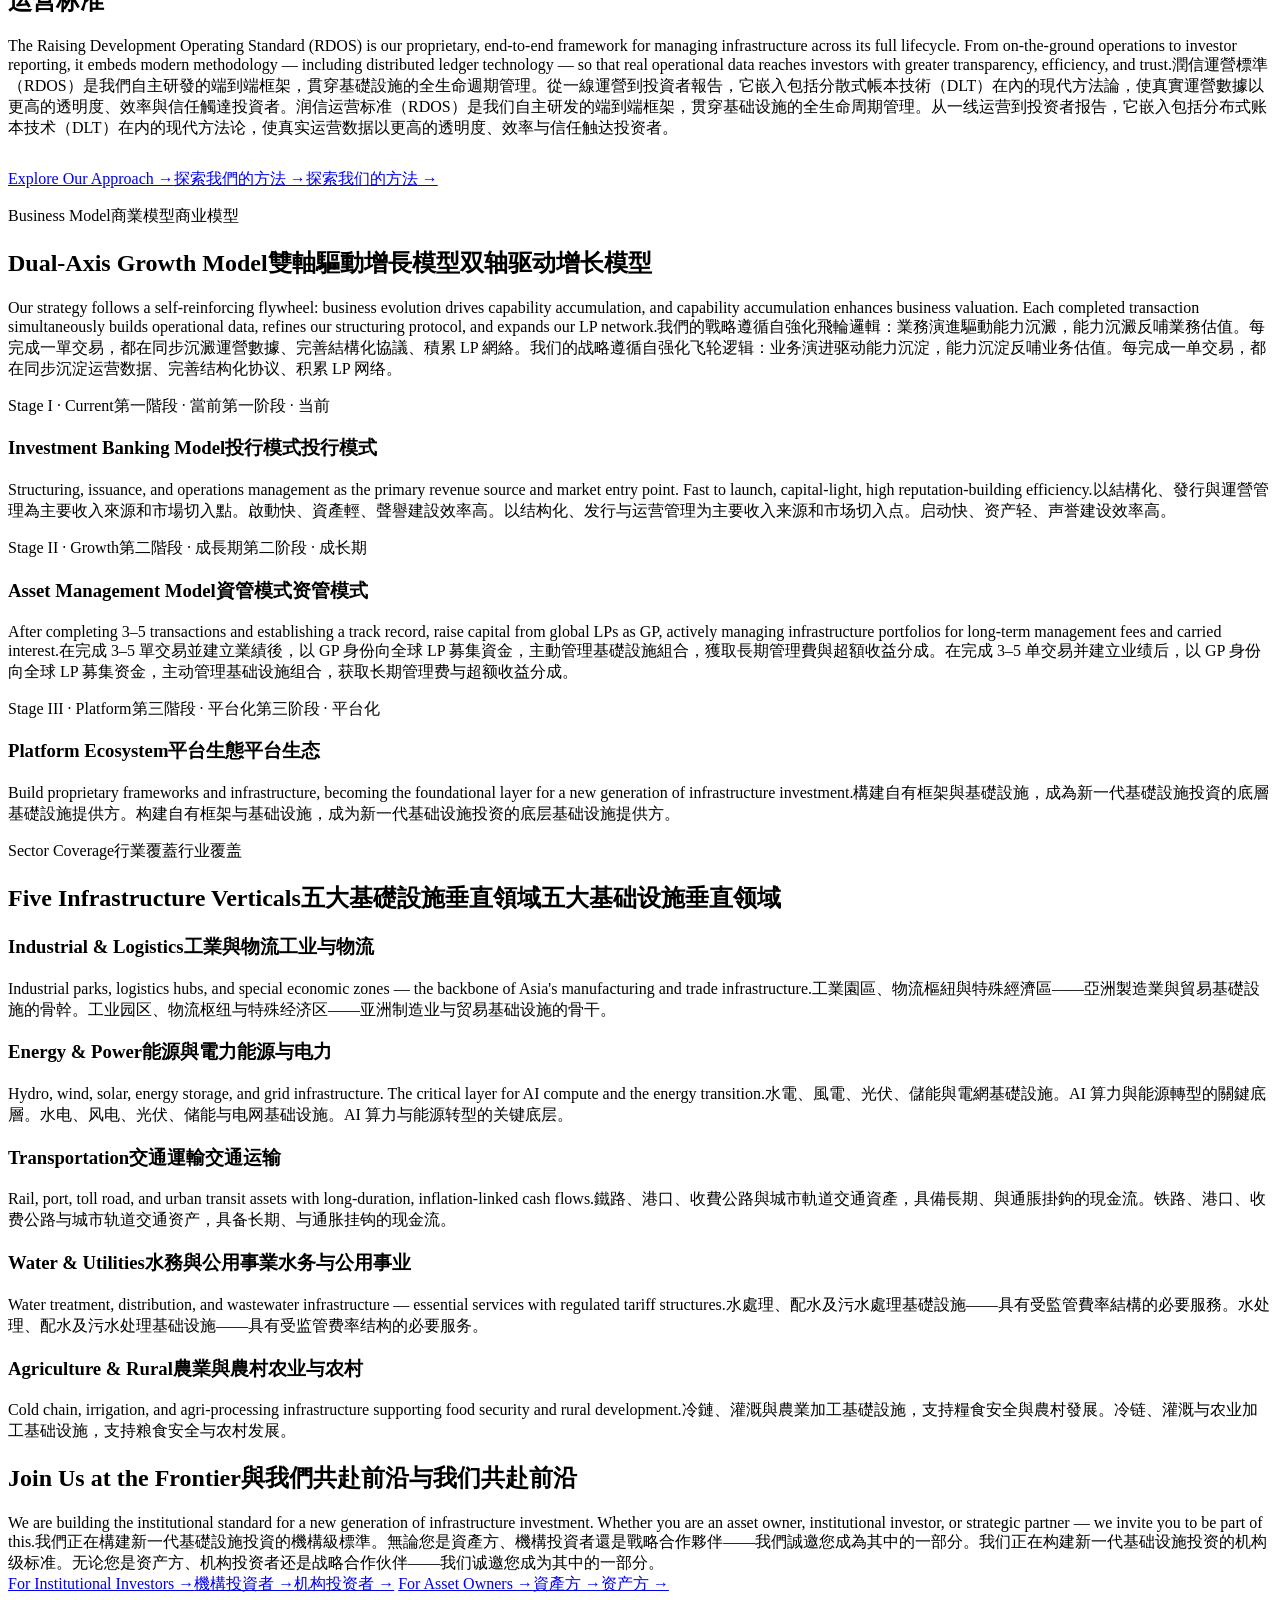
==== commit b52d7032: "Add files via upload" ====
--- a/index.html
+++ b/index.html
@@ -4,45 +4,45 @@
 <meta charset="utf-8">
 <meta name="viewport" content="width=device-width, initial-scale=1.0, maximum-scale=1">
 <title>Raising Development · Empowering the Future of Infrastructure</title>
-<meta name="description" content="Raising Development Limited — full-lifecycle infrastructure investment and asset management, bringing real-world infrastructure assets on-chain through blockchain tokenization. Hong Kong-based, institutional-grade.">
-<meta name="keywords" content="infrastructure RWA, tokenized infrastructure, Hong Kong RWA, infrastructure investment, asset management, real-world assets, RDOS">
+<meta name="description" content="Raising Development Limited — an infrastructure investment and asset management firm structuring, financing, building, operating, and exiting infrastructure assets across their full life-cycle. Hong Kong-based, institutional-grade.">
+<meta name="keywords" content="infrastructure investment, infrastructure asset management, capital markets, real assets, Hong Kong, institutional investors, full lifecycle">
 <meta name="robots" content="index, follow">
 <link rel="canonical" href="https://raisingdevelopment.com/">
 <meta property="og:type" content="website">
 <meta property="og:url" content="https://raisingdevelopment.com">
 <meta property="og:title" content="Raising Development · Empowering the Future of Infrastructure">
-<meta property="og:description" content="Full-lifecycle infrastructure investment and asset management, bringing real-world infrastructure assets on-chain through blockchain tokenization. Hong Kong-based, institutional-grade.">
+<meta property="og:description" content="An infrastructure investment and asset management firm — structuring, financing, building, operating, and exiting infrastructure assets across their full life-cycle. Hong Kong-based, institutional-grade.">
 <meta property="og:image" content="https://raisingdevelopment.com/og-image.png">
 <meta property="og:locale" content="en_US">
 <meta property="og:locale:alternate" content="zh_TW">
 <meta name="twitter:card" content="summary_large_image">
 <meta name="twitter:title" content="Raising Development · Empowering the Future of Infrastructure">
-<meta name="twitter:description" content="Full-lifecycle infrastructure RWA investment management. Hong Kong-based, institutional-grade.">
+<meta name="twitter:description" content="Full-lifecycle infrastructure investment and asset management. Hong Kong-based, institutional-grade.">
 <meta name="twitter:image" content="https://raisingdevelopment.com/og-image.png">
-<link rel="icon" href="favicon.svg" type="image/svg+xml">
-<link rel="icon" href="favicon.ico" sizes="any">
-<link rel="apple-touch-icon" href="favicon-192.png">
+<link rel="icon" href="/favicon.svg" type="image/svg+xml">
+<link rel="icon" href="/favicon.ico" sizes="any">
+<link rel="apple-touch-icon" href="/favicon-192.png">
 <link rel="preconnect" href="https://fonts.googleapis.com">
 <link rel="preconnect" href="https://fonts.gstatic.com" crossorigin>
 <link href="https://fonts.googleapis.com/css2?family=Fraunces:ital,opsz,wght@0,9..144,300;0,9..144,400;0,9..144,600;0,9..144,700;1,9..144,400&family=Inter:wght@300;400;500;600&family=Noto+Serif+SC:wght@400;500;700&family=Noto+Sans+SC:wght@300;400;500&family=Noto+Serif+TC:wght@400;500;700&family=Noto+Sans+TC:wght@300;400;500&display=swap" rel="stylesheet">
-<link rel="stylesheet" href="styles.css">
+<link rel="stylesheet" href="/assets/css/styles.css">
 </head>
 <body>
 
 <!-- ============ HEADER ============ -->
 <header class="site-header">
   <div class="wrap nav">
-    <a class="brand" href="index.html" aria-label="Raising Development">
+    <a class="brand" href="/" aria-label="Raising Development">
       <svg class="logo" viewBox="0 0 10240 10240" aria-hidden="true"><g transform="translate(0,10240) scale(1,-1)" fill="currentColor"><path d="M2743 7405 c-10 -11 -13 -493 -13 -2335 0 -1999 2 -2323 14 -2336 12 -11 58 -14 239 -14 196 0 226 2 231 16 3 9 6 958 6 2110 l0 2094 1208 0 c1146 0 1402 -5 1457 -29 11 -5 49 -15 85 -22 36 -7 76 -19 90 -26 14 -7 40 -16 58 -19 17 -3 32 -10 32 -14 0 -4 18 -13 40 -20 22 -7 40 -16 40 -20 0 -3 16 -12 35 -20 19 -7 36 -19 39 -27 3 -7 11 -13 17 -13 16 0 26 -9 131 -114 99 -101 118 -122 118 -136 0 -6 7 -13 15 -16 8 -4 13 -10 10 -14 -3 -4 2 -13 10 -20 8 -7 15 -19 15 -26 0 -8 5 -14 11 -14 5 0 7 -4 4 -10 -3 -5 -2 -10 4 -10 6 0 13 -16 17 -35 3 -19 10 -35 14 -35 5 0 14 -26 20 -57 7 -32 17 -61 23 -65 15 -9 15 -291 0 -310 -5 -7 -16 -41 -23 -75 -7 -35 -16 -63 -21 -63 -4 0 -11 -15 -15 -34 -3 -19 -12 -37 -19 -39 -7 -3 -16 -18 -19 -33 -4 -16 -16 -34 -27 -42 -10 -7 -19 -18 -19 -23 0 -6 -16 -25 -35 -43 -19 -19 -35 -38 -35 -43 0 -12 -40 -48 -62 -56 -10 -4 -18 -10 -18 -15 0 -5 -24 -24 -52 -42 -29 -19 -55 -36 -58 -39 -6 -7 -53 -34 -90 -53 -14 -7 -28 -16 -31 -21 -3 -5 -8 -8 -10 -7 -7 2 -42 -10 -72 -26 -16 -8 -33 -12 -38 -8 -5 3 -9 1 -9 -4 0 -5 -21 -12 -46 -16 -26 -3 -53 -11 -59 -16 -7 -6 -53 -16 -101 -22 -49 -7 -92 -17 -96 -22 -5 -8 -204 -13 -620 -16 l-612 -5 226 -226 c125 -125 234 -229 242 -232 9 -4 16 -11 16 -16 0 -11 88 -101 98 -101 4 0 162 -155 352 -345 190 -190 348 -345 352 -345 4 0 162 -154 350 -343 189 -189 351 -346 361 -350 9 -3 17 -12 17 -18 0 -13 45 -59 74 -74 10 -5 18 -13 17 -17 -2 -11 32 -43 52 -51 9 -3 17 -13 17 -22 0 -8 6 -15 13 -15 7 0 64 -52 127 -115 l113 -115 429 0 c279 0 428 3 428 10 0 6 -7 10 -15 10 -7 0 -18 6 -22 13 -4 6 -21 19 -38 27 -16 8 -34 21 -38 27 -4 7 -15 13 -22 13 -8 0 -15 3 -15 8 0 8 -57 42 -66 39 -3 -1 -10 6 -15 16 -6 9 -15 17 -21 17 -6 0 -24 14 -40 30 -15 17 -31 30 -34 30 -8 0 -88 64 -97 78 -4 6 -13 12 -19 12 -6 0 -18 6 -27 14 -87 79 -119 106 -127 106 -5 0 -25 18 -44 40 -19 22 -39 40 -44 40 -15 0 -390 352 -836 787 -462 449 -630 615 -630 622 0 4 61 13 136 19 75 6 142 16 148 21 6 5 48 15 94 22 45 7 82 16 82 19 0 3 19 12 43 19 66 21 254 116 269 137 4 6 8 6 8 2 0 -8 80 48 111 78 9 8 20 15 25 15 12 0 254 242 254 254 0 5 11 24 25 42 14 18 25 37 25 42 0 6 6 12 13 15 7 3 19 23 27 46 7 23 16 41 20 41 4 0 13 18 20 40 7 22 17 40 21 40 5 0 11 16 15 35 3 19 10 35 15 35 5 0 6 6 3 14 -3 8 -1 17 5 20 6 4 13 29 17 57 4 27 10 52 14 54 5 3 6 14 3 25 -3 11 1 27 8 36 19 23 19 375 0 398 -7 9 -11 27 -9 41 3 14 2 25 -3 25 -4 0 -10 19 -14 43 -4 23 -11 47 -16 53 -6 7 -9 16 -8 20 1 5 -3 22 -9 37 -7 16 -12 33 -12 38 0 5 -4 9 -9 9 -5 0 -12 15 -16 33 -4 17 -13 42 -21 55 -8 12 -11 22 -7 22 5 0 0 5 -9 11 -10 5 -18 17 -18 24 0 8 -4 15 -8 15 -5 0 -14 16 -22 35 -8 19 -17 35 -22 35 -4 0 -8 5 -8 11 0 6 -14 28 -31 48 -17 20 -45 53 -62 74 -59 71 -124 137 -135 137 -6 0 -17 8 -24 18 -17 22 -84 72 -97 72 -5 0 -14 7 -19 16 -10 17 -24 26 -129 79 -40 20 -73 40 -73 45 0 5 -15 12 -32 15 -18 4 -46 15 -63 25 -16 10 -47 21 -67 25 -21 4 -38 11 -38 15 0 4 -28 13 -62 20 -35 6 -67 15 -73 20 -5 4 -50 13 -100 20 -49 7 -95 16 -100 21 -6 4 -75 11 -153 15 -78 4 -142 11 -142 15 0 5 -633 9 -1407 9 -1203 -1 -1410 -3 -1420 -15z"/></g></svg>
       <span data-lang="en">Raising Development</span>
       <span data-lang="zh-Hant">潤信發展</span>
       <span data-lang="zh-Hans">润信发展</span>
     </a>
     <nav class="nav-links">
-      <a href="index.html" class="active"><span data-lang="en">Home</span><span data-lang="zh-Hant">首頁</span><span data-lang="zh-Hans">首页</span></a>
-      <a href="about.html"><span data-lang="en">About</span><span data-lang="zh-Hant">關於我們</span><span data-lang="zh-Hans">关于我们</span></a>
-      <a href="platform.html"><span data-lang="en">Platform</span><span data-lang="zh-Hant">平台</span><span data-lang="zh-Hans">平台</span></a>
-      <a href="contact.html"><span data-lang="en">Contact</span><span data-lang="zh-Hant">聯絡我們</span><span data-lang="zh-Hans">联系我们</span></a>
+      <a href="/" class="active"><span data-lang="en">Home</span><span data-lang="zh-Hant">首頁</span><span data-lang="zh-Hans">首页</span></a>
+      <a href="/about"><span data-lang="en">About</span><span data-lang="zh-Hant">關於我們</span><span data-lang="zh-Hans">关于我们</span></a>
+      <a href="/platform"><span data-lang="en">Platform</span><span data-lang="zh-Hant">平台</span><span data-lang="zh-Hans">平台</span></a>
+      <a href="/contact"><span data-lang="en">Contact</span><span data-lang="zh-Hant">聯絡我們</span><span data-lang="zh-Hans">联系我们</span></a>
     </nav>
     <div class="lang">
       <button data-set-locale="en">EN</button><span class="sep">|</span>
@@ -56,10 +56,10 @@
 <!-- ============ MOBILE DRAWER ============ -->
 <div class="drawer">
   <button class="drawer-close" aria-label="Close">✕</button>
-  <a href="index.html"><span data-lang="en">Home</span><span data-lang="zh-Hant">首頁</span><span data-lang="zh-Hans">首页</span></a>
-  <a href="about.html"><span data-lang="en">About</span><span data-lang="zh-Hant">關於我們</span><span data-lang="zh-Hans">关于我们</span></a>
-  <a href="platform.html"><span data-lang="en">Platform</span><span data-lang="zh-Hant">平台</span><span data-lang="zh-Hans">平台</span></a>
-  <a href="contact.html"><span data-lang="en">Contact</span><span data-lang="zh-Hant">聯絡我們</span><span data-lang="zh-Hans">联系我们</span></a>
+  <a href="/"><span data-lang="en">Home</span><span data-lang="zh-Hant">首頁</span><span data-lang="zh-Hans">首页</span></a>
+  <a href="/about"><span data-lang="en">About</span><span data-lang="zh-Hant">關於我們</span><span data-lang="zh-Hans">关于我们</span></a>
+  <a href="/platform"><span data-lang="en">Platform</span><span data-lang="zh-Hant">平台</span><span data-lang="zh-Hans">平台</span></a>
+  <a href="/contact"><span data-lang="en">Contact</span><span data-lang="zh-Hant">聯絡我們</span><span data-lang="zh-Hans">联系我们</span></a>
   <div class="lang">
     <button data-set-locale="en">EN</button><span class="sep">|</span>
     <button data-set-locale="zh-Hant">繁</button><span class="sep">|</span>
@@ -81,7 +81,7 @@
       <span data-lang="zh-Hans">全球资产全生命周期投资管理</span>
     </p>
     <div class="hero-actions reveal">
-      <a class="btn btn--solid" href="contact.html">
+      <a class="btn btn--solid" href="/contact">
         <span data-lang="en">Partner With Us</span><span data-lang="zh-Hant">攜手合作</span><span data-lang="zh-Hans">携手合作</span>
       </a>
       <a class="btn btn--ghost" data-whitepaper href="whitepaper-en.pdf" target="_blank" rel="noopener">
@@ -125,19 +125,19 @@
 <section class="section--ivory">
   <div class="wrap"><div class="stats reveal">
     <div class="stat">
-      <div class="num">USD 1.3T+</div>
-      <div class="label"><span data-lang="en">Global Infrastructure AUM</span><span data-lang="zh-Hant">全球基礎設施資產管理規模 (AUM)</span><span data-lang="zh-Hans">全球基础设施资产管理规模 (AUM)</span></div>
-      <div class="src">Preqin 2025</div>
+      <div class="num">USD 18T+</div>
+      <div class="label"><span data-lang="en">Global infrastructure investment gap by 2040</span><span data-lang="zh-Hant">至 2040 年全球基礎設施投資缺口</span><span data-lang="zh-Hans">至 2040 年全球基础设施投资缺口</span></div>
+      <div class="src">Global Infrastructure Hub</div>
     </div>
     <div class="stat">
-      <div class="num">USD 16T+</div>
-      <div class="label"><span data-lang="en">Tokenized Real-World Asset TAM by 2030</span><span data-lang="zh-Hant">到 2030 年 RWA 潛在市場總額 (TAM)</span><span data-lang="zh-Hans">到 2030 年 RWA 潜在市场总额 (TAM)</span></div>
-      <div class="src">BCG 2025</div>
+      <div class="num">USD 2.4T</div>
+      <div class="label"><span data-lang="en">Global infrastructure AUM forecast by 2029</span><span data-lang="zh-Hant">2029 年全球基礎設施資產管理規模預測</span><span data-lang="zh-Hans">2029 年全球基础设施资产管理规模预测</span></div>
+      <div class="src">Preqin</div>
     </div>
     <div class="stat">
-      <div class="num">USD 100B+</div>
-      <div class="label"><span data-lang="en">HK RWA Market Opportunity</span><span data-lang="zh-Hant">香港代幣化及現實世界資產 (RWA) 市場機遇</span><span data-lang="zh-Hans">香港代币化及现实世界资产 (RWA) 市场机遇</span></div>
-      <div class="src">HKMA 2025</div>
+      <div class="num">USD 4.5T</div>
+      <div class="label"><span data-lang="en">Hong Kong asset &amp; wealth management AUM</span><span data-lang="zh-Hant">香港資產及財富管理規模 (AUM)</span><span data-lang="zh-Hans">香港资产及财富管理规模 (AUM)</span></div>
+      <div class="src">SFC 2024</div>
     </div>
   </div></div>
 </section>
@@ -147,24 +147,24 @@
   <div class="wrap">
     <div class="sec-head reveal">
       <span class="eyebrow"><span data-lang="en">Our Differentiation</span><span data-lang="zh-Hant">我們的差異化</span><span data-lang="zh-Hans">我们的差异化</span></span>
-      <h2 class="serif h-lg"><span data-lang="en">Issuance as Commitment.</span><span data-lang="zh-Hant">發行即責任。</span><span data-lang="zh-Hans">发行即责任。</span></h2>
-      <p class="lead"><span data-lang="en">Most infrastructure tokenization platforms are technology providers. We are the structurer, the issuer, and the operator — all within one entity. This is not a feature; it is the fundamental design principle that makes our data trustworthy and our commitments credible.</span><span data-lang="zh-Hant">大多數基礎設施代幣化平台是技術提供商。我們是結構師、發行方與運營方——三位一體。這不是功能特性，而是使我們的數據可信、承諾可靠的根本設計原則。</span><span data-lang="zh-Hans">大多数基础设施代币化平台是技术提供商。我们是结构师、发行方与运营方——三位一体。这不是功能特性，而是使我们的数据可信、承诺可靠的根本设计原则。</span></p>
+      <h2 class="serif h-lg"><span data-lang="en">Aligned Across the Full Lifecycle.</span><span data-lang="zh-Hant">貫穿全生命週期的責任綁定。</span><span data-lang="zh-Hans">贯穿全生命周期的责任绑定。</span></h2>
+      <p class="lead"><span data-lang="en">We are not a passive allocator or a pure technology vendor. We structure, finance, build, operate, and exit infrastructure assets within one platform. This end-to-end integration is not a feature; it is the design principle that makes our data trustworthy and our commitments credible.</span><span data-lang="zh-Hant">我們不是被動的配置者，也不是單純的技術供應商。我們在同一平台內完成基礎設施資產的結構設計、融資、建設、營運與退出。這種端到端的一體化並非附加功能，而是使我們的數據可信、承諾可靠的根本設計原則。</span><span data-lang="zh-Hans">我们不是被动的配置者，也不是单纯的技术供应商。我们在同一平台内完成基础设施资产的结构设计、融资、建设、运营与退出。这种端到端的一体化并非附加功能，而是使我们的数据可信、承诺可靠的根本设计原则。</span></p>
     </div>
     <div class="pillars reveal">
       <div class="pillar">
         <span class="idx">01</span>
-        <h3><span data-lang="en">Structurer + Issuer + Operator</span><span data-lang="zh-Hant">結構師 + 發行方 + 運營方</span><span data-lang="zh-Hans">结构师 + 发行方 + 运营方</span></h3>
-        <p><span data-lang="en">We do not lay rails for others to run on. We provide the train, the cargo, and the flight plan. Skin-in-the-game alignment at every layer of the transaction.</span><span data-lang="zh-Hant">我們不只是為他人鋪設軌道。我們提供列車、貨物與飛行計劃。在交易的每一層都有切身利益的對齊。</span><span data-lang="zh-Hans">我们不只是为他人铺设轨道。我们提供列车、货物与飞行计划。在交易的每一层都有切身利益的对齐。</span></p>
+        <h3><span data-lang="en">Full-Lifecycle Integration</span><span data-lang="zh-Hant">全生命週期一體化</span><span data-lang="zh-Hans">全生命周期一体化</span></h3>
+        <p><span data-lang="en">We do not lay rails for others to run on. We structure, finance, build, operate, and exit — providing the train, the cargo, and the flight plan. Skin-in-the-game alignment at every layer of the transaction.</span><span data-lang="zh-Hant">我們不只是為他人鋪設軌道。我們完成結構設計、融資、建設、營運與退出——提供列車、貨物與飛行計劃。在交易的每一層都有切身利益的對齊。</span><span data-lang="zh-Hans">我们不只是为他人铺设轨道。我们完成结构设计、融资、建设、运营与退出——提供列车、货物与飞行计划。在交易的每一层都有切身利益的对齐。</span></p>
       </div>
       <div class="pillar">
         <span class="idx">02</span>
-        <h3><span data-lang="en">Digital-Native, Not Digital-Retrofit</span><span data-lang="zh-Hant">原生數字化，而非數字化改造</span><span data-lang="zh-Hans">原生数字化，而非数字化改造</span></h3>
-        <p><span data-lang="en">RDOS is designed from the ground up for tokenized infrastructure — not bolted onto legacy reporting systems. Every KPI is machine-verifiable from day one.</span><span data-lang="zh-Hant">RDOS 從底層為代幣化基礎設施而設計——而非附加於傳統報告系統之上。每項 KPI 從第一天起即可機器驗證。</span><span data-lang="zh-Hans">RDOS 从底层为代币化基础设施而设计——而非附加于传统报告系统之上。每项 KPI 从第一天起即可机器验证。</span></p>
+        <h3><span data-lang="en">Operational Expertise Meets Capital Markets</span><span data-lang="zh-Hant">運營專長 × 資本市場</span><span data-lang="zh-Hans">运营专长 × 资本市场</span></h3>
+        <p><span data-lang="en">Deep on-the-ground operational know-how combined with institutional-grade capital-markets capability — the rare pairing that infrastructure investment actually requires, and that purely financial or technical teams cannot replicate.</span><span data-lang="zh-Hant">深耕一線的營運專長，與機構級資本市場能力相結合——這正是基礎設施投資真正需要、而純金融或純技術團隊難以複製的稀缺組合。</span><span data-lang="zh-Hans">深耕一线的运营专长，与机构级资本市场能力相结合——这正是基础设施投资真正需要、而纯金融或纯技术团队难以复制的稀缺组合。</span></p>
       </div>
       <div class="pillar">
         <span class="idx">03</span>
-        <h3><span data-lang="en">Native Data Source Solves the Oracle Problem</span><span data-lang="zh-Hant">原生數據源從根源解決預言機問題</span><span data-lang="zh-Hans">原生数据源从根源解决预言机问题</span></h3>
-        <p><span data-lang="en">Because we operate the asset, we own the data source. No third-party data intermediary. No oracle trust assumption. Institutional-grade auditability is structural, not contractual.</span><span data-lang="zh-Hant">因為我們運營資產，我們擁有數據源。無第三方數據中介，無預言機信任假設。機構級可審計性是結構性的，而非合同性的。</span><span data-lang="zh-Hans">因为我们运营资产，我们拥有数据源。无第三方数据中介，无预言机信任假设。机构级可审计性是结构性的，而非合同性的。</span></p>
+        <h3><span data-lang="en">Modern Methodology, Including DLT</span><span data-lang="zh-Hant">現代方法論，涵蓋 DLT</span><span data-lang="zh-Hans">现代方法论，涵盖 DLT</span></h3>
+        <p><span data-lang="en">Because we operate the asset, we own the data at its source. By embedding modern methodology — including distributed ledger technology — into how we manage assets and capital, we give institutional investors real operational data with greater transparency, efficiency, and trust.</span><span data-lang="zh-Hant">因為我們運營資產，我們在源頭擁有數據。透過將包括分散式帳本技術（DLT）在內的現代方法論嵌入資產與資本的管理，我們為機構投資者提供更具透明度、效率與信任的真實運營數據。</span><span data-lang="zh-Hans">因为我们运营资产，我们在源头拥有数据。通过将包括分布式账本技术（DLT）在内的现代方法论嵌入资产与资本的管理，我们为机构投资者提供更具透明度、效率与信任的真实运营数据。</span></p>
       </div>
     </div>
     <blockquote class="pullquote reveal">
@@ -179,10 +179,10 @@
 <section class="section section--navy" style="border-top:1px solid var(--line-light)">
   <div class="wrap">
     <div class="sec-head reveal">
-      <span class="eyebrow"><span data-lang="en">Our Platform</span><span data-lang="zh-Hant">我們的平台</span><span data-lang="zh-Hans">我们的平台</span></span>
-      <h2 class="serif h-lg"><span data-lang="en">RDOS: The Operating Standard for Infrastructure RWA</span><span data-lang="zh-Hant">RDOS：基礎設施 RWA 的運營標準</span><span data-lang="zh-Hans">RDOS：基础设施 RWA 的运营标准</span></h2>
-      <p class="lead"><span data-lang="en">The Raising Development Operating Standard (RDOS) is our proprietary end-to-end data governance framework — from physical IoT sensing to on-chain distribution. It is the technical foundation of our 'Issuance as Commitment' model, ensuring that real-world operational data flows to the chain with institutional-grade trust.</span><span data-lang="zh-Hant">潤信運營數字化標準（RDOS）是我們自主研發的端到端數據治理框架——從物理 IoT 感知到鏈上分配。它是「發行即責任」模式的技術基礎，確保真實世界的運營數據以機構級可信度流向鏈上。</span><span data-lang="zh-Hans">润信运营数字化标准（RDOS）是我们自主研发的端到端数据治理框架——从物理 IoT 感知到链上分配。它是「发行即责任」模式的技术基础，确保真实世界的运营数据以机构级可信度流向链上。</span></p>
-      <p style="margin-top:30px"><a class="link-arrow" href="platform.html"><span data-lang="en">Explore the Platform →</span><span data-lang="zh-Hant">探索平台 →</span><span data-lang="zh-Hans">探索平台 →</span></a></p>
+      <span class="eyebrow"><span data-lang="en">Our Approach</span><span data-lang="zh-Hant">我們的方法</span><span data-lang="zh-Hans">我们的方法</span></span>
+      <h2 class="serif h-lg"><span data-lang="en">RDOS: A Modern Operating Standard for Infrastructure</span><span data-lang="zh-Hant">RDOS：現代化的基礎設施運營標準</span><span data-lang="zh-Hans">RDOS：现代化的基础设施运营标准</span></h2>
+      <p class="lead"><span data-lang="en">The Raising Development Operating Standard (RDOS) is our proprietary, end-to-end framework for managing infrastructure across its full lifecycle. From on-the-ground operations to investor reporting, it embeds modern methodology — including distributed ledger technology — so that real operational data reaches investors with greater transparency, efficiency, and trust.</span><span data-lang="zh-Hant">潤信運營標準（RDOS）是我們自主研發的端到端框架，貫穿基礎設施的全生命週期管理。從一線運營到投資者報告，它嵌入包括分散式帳本技術（DLT）在內的現代方法論，使真實運營數據以更高的透明度、效率與信任觸達投資者。</span><span data-lang="zh-Hans">润信运营标准（RDOS）是我们自主研发的端到端框架，贯穿基础设施的全生命周期管理。从一线运营到投资者报告，它嵌入包括分布式账本技术（DLT）在内的现代方法论，使真实运营数据以更高的透明度、效率与信任触达投资者。</span></p>
+      <p style="margin-top:30px"><a class="link-arrow" href="/platform"><span data-lang="en">Explore Our Approach →</span><span data-lang="zh-Hant">探索我們的方法 →</span><span data-lang="zh-Hans">探索我们的方法 →</span></a></p>
     </div>
   </div>
 </section>
@@ -209,7 +209,7 @@
       <div class="stage">
         <span class="tag"><span data-lang="en">Stage III · Platform</span><span data-lang="zh-Hant">第三階段 · 平台化</span><span data-lang="zh-Hans">第三阶段 · 平台化</span></span>
         <h3><span data-lang="en">Platform Ecosystem</span><span data-lang="zh-Hant">平台生態</span><span data-lang="zh-Hans">平台生态</span></h3>
-        <p><span data-lang="en">Build proprietary protocol frameworks and infrastructure, becoming the foundational layer for the infrastructure RWA asset class itself.</span><span data-lang="zh-Hant">構建自有協議框架與基礎設施，成為基礎設施 RWA 這一資產類別的底層基礎設施提供方。</span><span data-lang="zh-Hans">构建自有协议框架与基础设施，成为基础设施 RWA 这一资产类别的底层基础设施提供方。</span></p>
+        <p><span data-lang="en">Build proprietary frameworks and infrastructure, becoming the foundational layer for a new generation of infrastructure investment.</span><span data-lang="zh-Hant">構建自有框架與基礎設施，成為新一代基礎設施投資的底層基礎設施提供方。</span><span data-lang="zh-Hans">构建自有框架与基础设施，成为新一代基础设施投资的底层基础设施提供方。</span></p>
       </div>
     </div>
   </div>
@@ -251,10 +251,10 @@
 <section class="section section--navy">
   <div class="wrap cta reveal">
     <h2 class="serif h-lg"><span data-lang="en">Join Us at the Frontier</span><span data-lang="zh-Hant">與我們共赴前沿</span><span data-lang="zh-Hans">与我们共赴前沿</span></h2>
-    <p class="lead" style="margin:0 auto"><span data-lang="en">We are building the institutional standard for infrastructure RWA. Whether you are an asset owner, institutional investor, or strategic partner — we invite you to be part of this.</span><span data-lang="zh-Hant">我們正在構建基礎設施 RWA 的機構級標準。無論您是資產方、機構投資者還是戰略合作夥伴——我們誠邀您成為其中的一部分。</span><span data-lang="zh-Hans">我们正在构建基础设施 RWA 的机构级标准。无论您是资产方、机构投资者还是战略合作伙伴——我们诚邀您成为其中的一部分。</span></p>
+    <p class="lead" style="margin:0 auto"><span data-lang="en">We are building the institutional standard for a new generation of infrastructure investment. Whether you are an asset owner, institutional investor, or strategic partner — we invite you to be part of this.</span><span data-lang="zh-Hant">我們正在構建新一代基礎設施投資的機構級標準。無論您是資產方、機構投資者還是戰略合作夥伴——我們誠邀您成為其中的一部分。</span><span data-lang="zh-Hans">我们正在构建新一代基础设施投资的机构级标准。无论您是资产方、机构投资者还是战略合作伙伴——我们诚邀您成为其中的一部分。</span></p>
     <div class="cta-actions">
-      <a class="btn btn--solid" href="contact.html"><span data-lang="en">For Institutional Investors →</span><span data-lang="zh-Hant">機構投資者 →</span><span data-lang="zh-Hans">机构投资者 →</span></a>
-      <a class="btn btn--ghost" href="contact.html"><span data-lang="en">For Asset Owners →</span><span data-lang="zh-Hant">資產方 →</span><span data-lang="zh-Hans">资产方 →</span></a>
+      <a class="btn btn--solid" href="/contact"><span data-lang="en">For Institutional Investors →</span><span data-lang="zh-Hant">機構投資者 →</span><span data-lang="zh-Hans">机构投资者 →</span></a>
+      <a class="btn btn--ghost" href="/contact"><span data-lang="en">For Asset Owners →</span><span data-lang="zh-Hant">資產方 →</span><span data-lang="zh-Hans">资产方 →</span></a>
     </div>
   </div>
 </section>
@@ -262,200 +262,7 @@
 <!-- ============ FOOTER (placeholder, injected) ============ -->
 <div data-footer></div>
 
-<script>
-/* Shared footer — injected into every page so it is edited in ONE place. */
-(function () {
-  var html =
-'<footer class="site-footer"><div class="wrap">' +
-  '<div class="footer-top">' +
-    '<div class="footer-brand">' +
-      '<a class="brand" href="index.html"><svg class="logo" viewBox="0 0 10240 10240" aria-hidden="true"><g transform="translate(0,10240) scale(1,-1)" fill="currentColor"><path d="M2743 7405 c-10 -11 -13 -493 -13 -2335 0 -1999 2 -2323 14 -2336 12 -11 58 -14 239 -14 196 0 226 2 231 16 3 9 6 958 6 2110 l0 2094 1208 0 c1146 0 1402 -5 1457 -29 11 -5 49 -15 85 -22 36 -7 76 -19 90 -26 14 -7 40 -16 58 -19 17 -3 32 -10 32 -14 0 -4 18 -13 40 -20 22 -7 40 -16 40 -20 0 -3 16 -12 35 -20 19 -7 36 -19 39 -27 3 -7 11 -13 17 -13 16 0 26 -9 131 -114 99 -101 118 -122 118 -136 0 -6 7 -13 15 -16 8 -4 13 -10 10 -14 -3 -4 2 -13 10 -20 8 -7 15 -19 15 -26 0 -8 5 -14 11 -14 5 0 7 -4 4 -10 -3 -5 -2 -10 4 -10 6 0 13 -16 17 -35 3 -19 10 -35 14 -35 5 0 14 -26 20 -57 7 -32 17 -61 23 -65 15 -9 15 -291 0 -310 -5 -7 -16 -41 -23 -75 -7 -35 -16 -63 -21 -63 -4 0 -11 -15 -15 -34 -3 -19 -12 -37 -19 -39 -7 -3 -16 -18 -19 -33 -4 -16 -16 -34 -27 -42 -10 -7 -19 -18 -19 -23 0 -6 -16 -25 -35 -43 -19 -19 -35 -38 -35 -43 0 -12 -40 -48 -62 -56 -10 -4 -18 -10 -18 -15 0 -5 -24 -24 -52 -42 -29 -19 -55 -36 -58 -39 -6 -7 -53 -34 -90 -53 -14 -7 -28 -16 -31 -21 -3 -5 -8 -8 -10 -7 -7 2 -42 -10 -72 -26 -16 -8 -33 -12 -38 -8 -5 3 -9 1 -9 -4 0 -5 -21 -12 -46 -16 -26 -3 -53 -11 -59 -16 -7 -6 -53 -16 -101 -22 -49 -7 -92 -17 -96 -22 -5 -8 -204 -13 -620 -16 l-612 -5 226 -226 c125 -125 234 -229 242 -232 9 -4 16 -11 16 -16 0 -11 88 -101 98 -101 4 0 162 -155 352 -345 190 -190 348 -345 352 -345 4 0 162 -154 350 -343 189 -189 351 -346 361 -350 9 -3 17 -12 17 -18 0 -13 45 -59 74 -74 10 -5 18 -13 17 -17 -2 -11 32 -43 52 -51 9 -3 17 -13 17 -22 0 -8 6 -15 13 -15 7 0 64 -52 127 -115 l113 -115 429 0 c279 0 428 3 428 10 0 6 -7 10 -15 10 -7 0 -18 6 -22 13 -4 6 -21 19 -38 27 -16 8 -34 21 -38 27 -4 7 -15 13 -22 13 -8 0 -15 3 -15 8 0 8 -57 42 -66 39 -3 -1 -10 6 -15 16 -6 9 -15 17 -21 17 -6 0 -24 14 -40 30 -15 17 -31 30 -34 30 -8 0 -88 64 -97 78 -4 6 -13 12 -19 12 -6 0 -18 6 -27 14 -87 79 -119 106 -127 106 -5 0 -25 18 -44 40 -19 22 -39 40 -44 40 -15 0 -390 352 -836 787 -462 449 -630 615 -630 622 0 4 61 13 136 19 75 6 142 16 148 21 6 5 48 15 94 22 45 7 82 16 82 19 0 3 19 12 43 19 66 21 254 116 269 137 4 6 8 6 8 2 0 -8 80 48 111 78 9 8 20 15 25 15 12 0 254 242 254 254 0 5 11 24 25 42 14 18 25 37 25 42 0 6 6 12 13 15 7 3 19 23 27 46 7 23 16 41 20 41 4 0 13 18 20 40 7 22 17 40 21 40 5 0 11 16 15 35 3 19 10 35 15 35 5 0 6 6 3 14 -3 8 -1 17 5 20 6 4 13 29 17 57 4 27 10 52 14 54 5 3 6 14 3 25 -3 11 1 27 8 36 19 23 19 375 0 398 -7 9 -11 27 -9 41 3 14 2 25 -3 25 -4 0 -10 19 -14 43 -4 23 -11 47 -16 53 -6 7 -9 16 -8 20 1 5 -3 22 -9 37 -7 16 -12 33 -12 38 0 5 -4 9 -9 9 -5 0 -12 15 -16 33 -4 17 -13 42 -21 55 -8 12 -11 22 -7 22 5 0 0 5 -9 11 -10 5 -18 17 -18 24 0 8 -4 15 -8 15 -5 0 -14 16 -22 35 -8 19 -17 35 -22 35 -4 0 -8 5 -8 11 0 6 -14 28 -31 48 -17 20 -45 53 -62 74 -59 71 -124 137 -135 137 -6 0 -17 8 -24 18 -17 22 -84 72 -97 72 -5 0 -14 7 -19 16 -10 17 -24 26 -129 79 -40 20 -73 40 -73 45 0 5 -15 12 -32 15 -18 4 -46 15 -63 25 -16 10 -47 21 -67 25 -21 4 -38 11 -38 15 0 4 -28 13 -62 20 -35 6 -67 15 -73 20 -5 4 -50 13 -100 20 -49 7 -95 16 -100 21 -6 4 -75 11 -153 15 -78 4 -142 11 -142 15 0 5 -633 9 -1407 9 -1203 -1 -1410 -3 -1420 -15z"/></g></svg>' +
-        '<span data-lang="en">Raising Development</span><span data-lang="zh-Hant">潤信發展</span><span data-lang="zh-Hans">润信发展</span></a>' +
-      '<p><span data-lang="en">Empowering the Future of Infrastructure.</span><span data-lang="zh-Hant">賦能未來基建。</span><span data-lang="zh-Hans">赋能未来基建。</span></p>' +
-    '</div>' +
-    '<div class="fcol">' +
-      '<h4><span data-lang="en">Navigation</span><span data-lang="zh-Hant">導航</span><span data-lang="zh-Hans">导航</span></h4>' +
-      '<ul>' +
-        '<li><a href="index.html"><span data-lang="en">Home</span><span data-lang="zh-Hant">首頁</span><span data-lang="zh-Hans">首页</span></a></li>' +
-        '<li><a href="about.html"><span data-lang="en">About</span><span data-lang="zh-Hant">關於我們</span><span data-lang="zh-Hans">关于我们</span></a></li>' +
-        '<li><a href="platform.html"><span data-lang="en">Platform</span><span data-lang="zh-Hant">平台</span><span data-lang="zh-Hans">平台</span></a></li>' +
-        '<li><a href="contact.html"><span data-lang="en">Contact</span><span data-lang="zh-Hant">聯絡我們</span><span data-lang="zh-Hans">联系我们</span></a></li>' +
-      '</ul>' +
-    '</div>' +
-    '<div class="fcol">' +
-      '<h4><span data-lang="en">Contact</span><span data-lang="zh-Hant">聯絡</span><span data-lang="zh-Hans">联系</span></h4>' +
-      '<ul>' +
-        '<li><span data-lang="en">Email</span><span data-lang="zh-Hant">電郵</span><span data-lang="zh-Hans">邮箱</span><br><a href="mailto:contact@raisingdevelopment.com">contact@raisingdevelopment.com</a></li>' +
-        '<li class="addr"><span data-lang="en">Address<br>Unit 1603, 16/F The L.Plaza<br>367–375 Queen\'s Road Central<br>Sheung Wan, Hong Kong</span>' +
-          '<span data-lang="zh-Hant">地址<br>香港上環皇后大道中 367–375 號<br>萬利商業大廈 16 樓 1603 室</span>' +
-          '<span data-lang="zh-Hans">地址<br>香港上环皇后大道中 367–375 号<br>万利商业大厦 16 楼 1603 室</span></li>' +
-        '<li><span data-lang="en">Jurisdiction<br>Hong Kong SAR, China</span><span data-lang="zh-Hant">司法管轄區<br>中國香港特別行政區</span><span data-lang="zh-Hans">司法管辖区<br>中国香港特别行政区</span></li>' +
-      '</ul>' +
-    '</div>' +
-    '<div class="fcol">' +
-      '<h4><span data-lang="en">Legal</span><span data-lang="zh-Hant">法律</span><span data-lang="zh-Hans">法律</span></h4>' +
-      '<ul>' +
-        '<li><span data-lang="en">Legal &amp; Compliance</span><span data-lang="zh-Hant">法律合規</span><span data-lang="zh-Hans">法律合规</span></li>' +
-        '<li><span data-lang="en">Privacy Policy</span><span data-lang="zh-Hant">私隱政策</span><span data-lang="zh-Hans">隐私政策</span></li>' +
-        '<li><span data-lang="en">Terms of Use</span><span data-lang="zh-Hant">使用條款</span><span data-lang="zh-Hans">使用条款</span></li>' +
-        '<li><span data-lang="en">Risk Disclosure</span><span data-lang="zh-Hant">風險披露</span><span data-lang="zh-Hans">风险披露</span></li>' +
-        '<li><span data-lang="en">Qualified Investor Notice</span><span data-lang="zh-Hant">合格投資者通知</span><span data-lang="zh-Hans">合格投资者通知</span></li>' +
-      '</ul>' +
-    '</div>' +
-  '</div>' +
-  '<div class="footer-legal">' +
-    '<p class="disc">' +
-      '<span data-lang="en">Raising Development Limited is incorporated in Hong Kong SAR, China. The Company is pursuing an SFC licensing pathway (Type 4 and Type 9). This website is for informational purposes only and is not an offer, invitation, or solicitation to buy or sell any financial product in any jurisdiction. Products and services described are intended solely for qualified investors as defined under applicable law.</span>' +
-      '<span data-lang="zh-Hant">潤信發展有限公司於中國香港特別行政區註冊成立，正積極推進香港證券及期貨事務監察委員會第 4 類及第 9 類受規管活動牌照申請。本網站僅作一般資訊參考，不構成任何要約、邀請或招募。所述產品及服務僅供適用法律所界定的合格投資者參考。</span>' +
-      '<span data-lang="zh-Hans">润信发展有限公司于中国香港特别行政区注册成立，正积极推进香港证券及期货事务监察委员会第 4 类及第 9 类受监管活动牌照申请。本网站仅作一般信息参考，不构成任何要约、邀请或招揽。所述产品及服务仅供适用法律所界定的合格投资者参考。</span>' +
-    '</p>' +
-    '<div class="footer-bottom">' +
-      '<span data-lang="en">© 2026 Raising Development Limited. All rights reserved.</span><span data-lang="zh-Hant">© 2026 潤信發展有限公司。保留所有權利。</span><span data-lang="zh-Hans">© 2026 润信发展有限公司。保留所有权利。</span>' +
-      '<span><span data-lang="en">Hong Kong SAR, China</span><span data-lang="zh-Hant">中國香港特別行政區</span><span data-lang="zh-Hans">中国香港特别行政区</span></span>' +
-    '</div>' +
-  '</div>' +
-'</div></footer>';
-
-  var mount = document.querySelector("[data-footer]");
-  if (mount) 
-</script>
-<script>
-/* =========================================================================
-   Raising Development — site behaviour
-   - trilingual switch (EN / 繁 / 简) with persistence
-   - sticky header state, mobile drawer
-   - scroll reveal, active nav
-   - contact form (Web3Forms / mailto fallback)
-   ========================================================================= */
-(function () {
-  "use strict";
-
-  var LOCALES = ["en", "zh-Hant", "zh-Hans"];
-  var LANG_HTML = { "en": "en", "zh-Hant": "zh-Hant", "zh-Hans": "zh-Hans" };
-  var STORE_KEY = "rd-locale";
-
-  /* ---- locale ---------------------------------------------------------- */
-  function getStored() {
-    try { return localStorage.getItem(STORE_KEY); } catch (e) { return null; }
-  }
-  function store(loc) {
-    try { localStorage.setItem(STORE_KEY, loc); } catch (e) {}
-  }
-  function detectDefault() {
-    var stored = getStored();
-    if (stored && LOCALES.indexOf(stored) > -1) return stored;
-    var n = (navigator.language || "en").toLowerCase();
-    if (n.indexOf("zh") === 0) {
-      if (n.indexOf("hant") > -1 || n.indexOf("tw") > -1 || n.indexOf("hk") > -1 || n.indexOf("mo") > -1) return "zh-Hant";
-      return "zh-Hans";
-    }
-    return "en";
-  }
-  function applyLocale(loc) {
-    if (LOCALES.indexOf(loc) < 0) loc = "en";
-    document.documentElement.setAttribute("data-locale", loc);
-    document.documentElement.setAttribute("lang", LANG_HTML[loc]);
-    store(loc);
-    document.querySelectorAll(".lang button[data-set-locale]").forEach(function (b) {
-      b.classList.toggle("active", b.getAttribute("data-set-locale") === loc);
-    });
-    var wp = (loc === "en") ? "whitepaper-en.pdf" : "whitepaper-cn.pdf";
-    document.querySelectorAll("a[data-whitepaper]").forEach(function (a) { a.setAttribute("href", wp); });
-  }
-
-  applyLocale(detectDefault()); // run early to avoid flash
-
-  /* ---- DOM ready ------------------------------------------------------- */
-  function ready(fn) {
-    if (document.readyState !== "loading") fn();
-    else document.addEventListener("DOMContentLoaded", fn);
-  }
-
-  ready(function () {
-    applyLocale(document.documentElement.getAttribute("data-locale") || "en");
-
-    /* language buttons */
-    document.querySelectorAll(".lang button[data-set-locale]").forEach(function (b) {
-      b.addEventListener("click", function () {
-        applyLocale(b.getAttribute("data-set-locale"));
-        closeDrawer();
-      });
-    });
-
-    /* sticky header */
-    var header = document.querySelector(".site-header");
-    var onScroll = function () {
-      if (!header) return;
-      if (window.scrollY > 40) header.classList.add("scrolled");
-      else header.classList.remove("scrolled");
-    };
-    onScroll();
-    window.addEventListener("scroll", onScroll, { passive: true });
-
-    /* mobile drawer */
-    var burger = document.querySelector(".burger");
-    var drawer = document.querySelector(".drawer");
-    if (burger && drawer) {
-      burger.addEventListener("click", function () { drawer.classList.add("open"); document.body.style.overflow = "hidden"; });
-      drawer.querySelectorAll("a, .drawer-close").forEach(function (el) {
-        el.addEventListener("click", closeDrawer);
-      });
-    }
-    function _close() { if (drawer) drawer.classList.remove("open"); document.body.style.overflow = ""; }
-    window.closeDrawer = _close;
-
-    /* scroll reveal */
-    var reveals = document.querySelectorAll(".reveal");
-    if ("IntersectionObserver" in window && reveals.length) {
-      var io = new IntersectionObserver(function (entries) {
-        entries.forEach(function (en) {
-          if (en.isIntersecting) { en.target.classList.add("in"); io.unobserve(en.target); }
-        });
-      }, { threshold: 0.12, rootMargin: "0px 0px -8% 0px" });
-      reveals.forEach(function (r) { io.observe(r); });
-    } else {
-      reveals.forEach(function (r) { r.classList.add("in"); });
-    }
-
-    /* contact form */
-    var form = document.querySelector("form[data-contact]");
-    if (form) initForm(form);
-  });
-
-  function closeDrawer() { if (window.closeDrawer) window.closeDrawer(); }
-
-  /* ---- contact form ---------------------------------------------------- */
-  function initForm(form) {
-    var status = form.querySelector(".form-status");
-    var endpoint = form.getAttribute("data-endpoint") || "";
-    form.addEventListener("submit", function (e) {
-      // If no real endpoint configured, fall back to a mailto draft.
-      if (!endpoint || endpoint.indexOf("YOUR_") === 0) {
-        e.preventDefault();
-        var fd = new FormData(form);
-        var lines = [];
-        fd.forEach(function (v, k) { if (v) lines.push(k + ": " + v); });
-        var subject = encodeURIComponent("[Website enquiry] " + (fd.get("name") || ""));
-        var body = encodeURIComponent(lines.join("\n"));
-        window.location.href = "mailto:contact@raisingdevelopment.com?subject=" + subject + "&body=" + body;
-        return;
-      }
-      // Otherwise submit via fetch to the configured endpoint (e.g. Web3Forms).
-      e.preventDefault();
-      var data = new FormData(form);
-      setStatus("", "");
-      var btn = form.querySelector("[type=submit]");
-      if (btn) btn.disabled = true;
-      fetch(endpoint, { method: "POST", body: data, headers: { Accept: "application/json" } })
-        .then(function (r) { return r.json().catch(function () { return {}; }).then(function (j) { return { ok: r.ok, j: j }; }); })
-        .then(function (res) {
-          if (res.ok) { form.reset(); setStatus("ok", form.getAttribute("data-ok") || "Thank you — your message has been sent."); }
-          else { setStatus("err", form.getAttribute("data-err") || "Something went wrong. Please email us directly."); }
-        })
-        .catch(function () { setStatus("err", form.getAttribute("data-err") || "Something went wrong. Please email us directly."); })
-        .finally(function () { if (btn) btn.disabled = false; });
-    });
-   
-</script>
+<script src="/assets/js/footer.js"></script>
+<script src="/assets/js/main.js"></script>
 </body>
 </html>
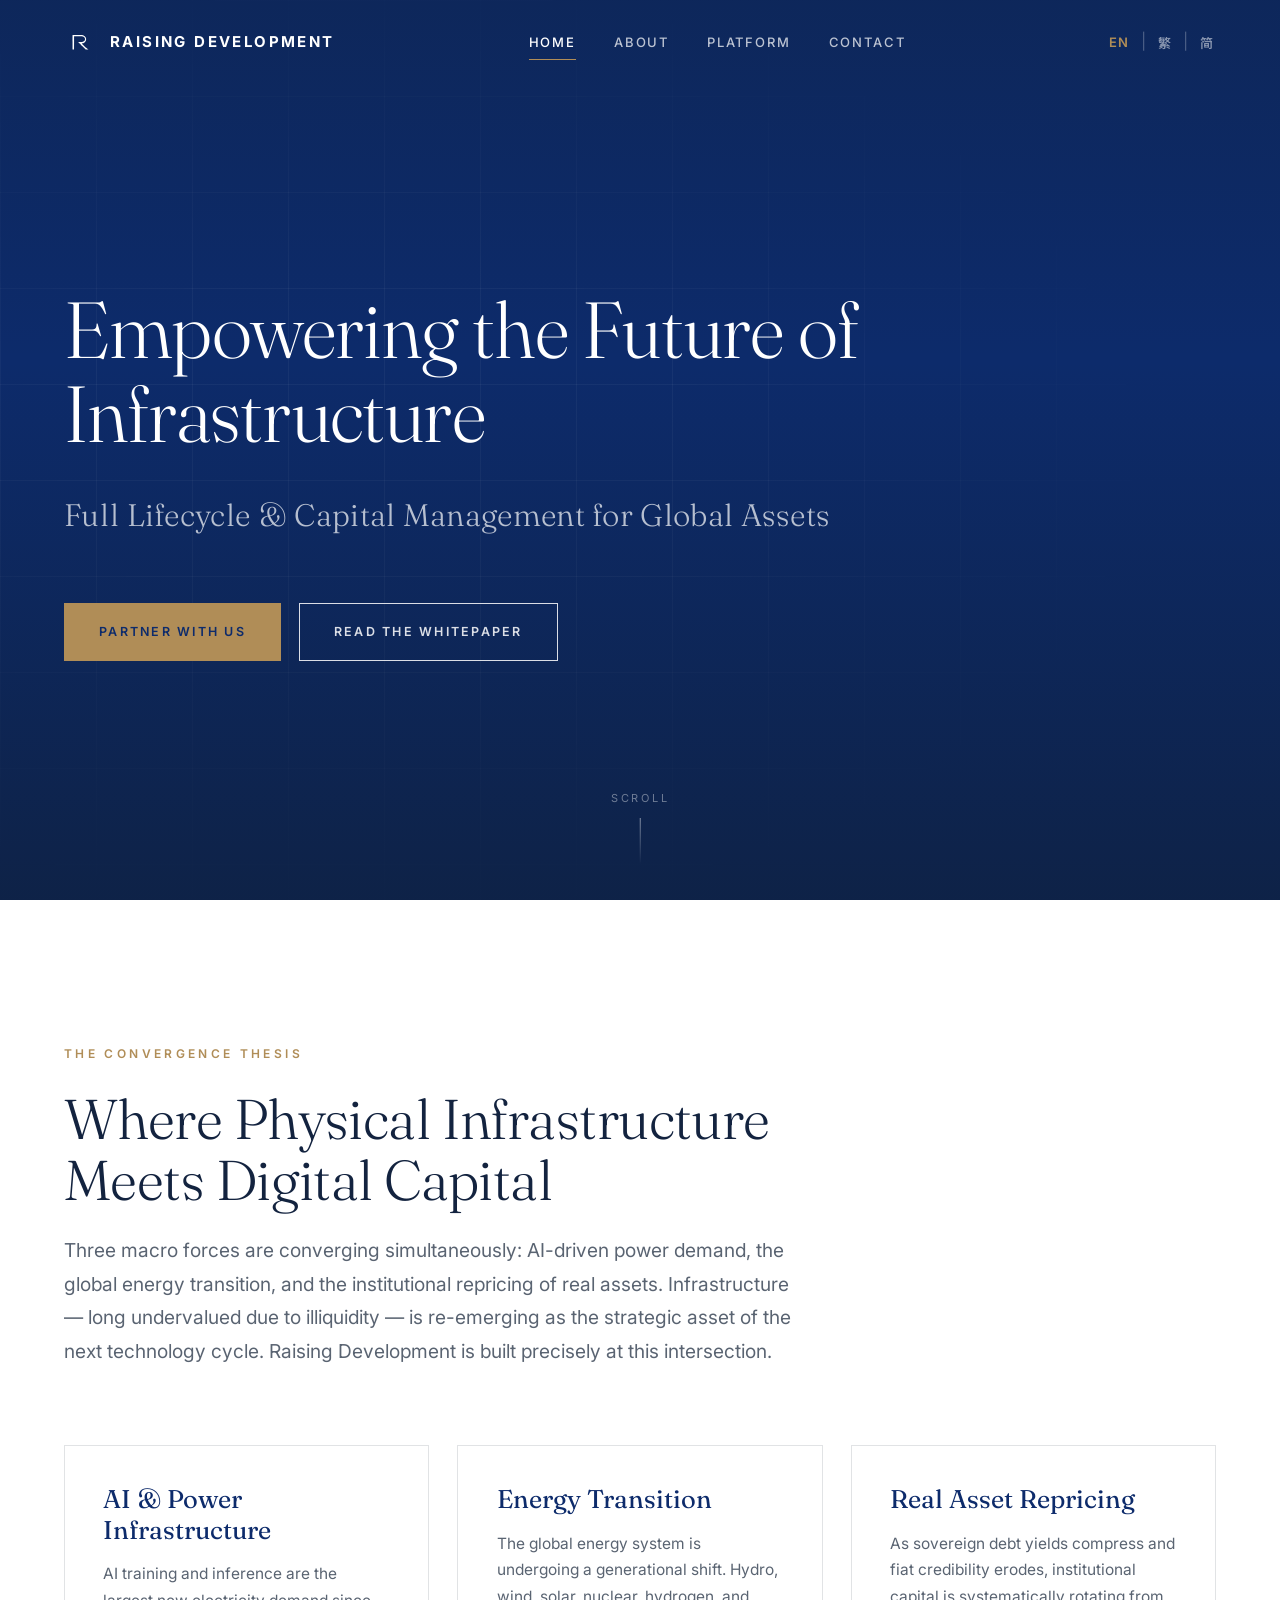
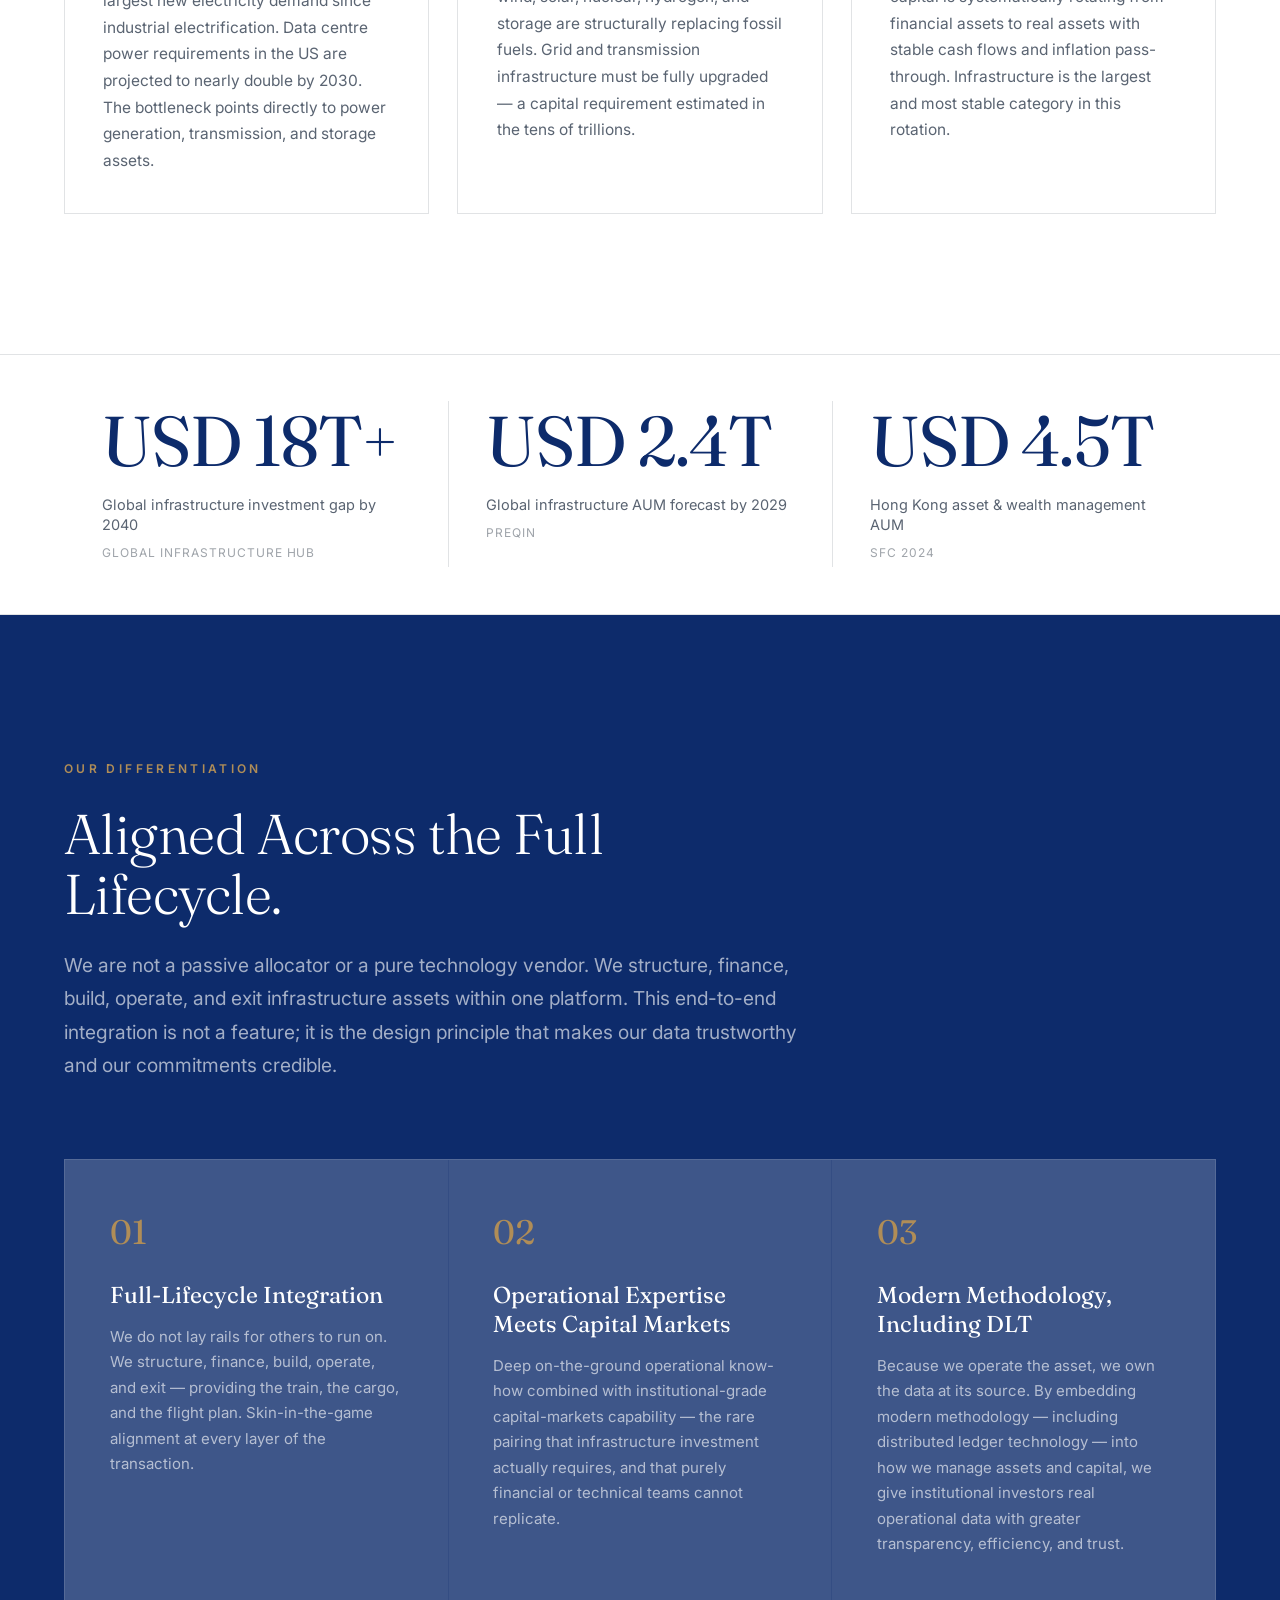
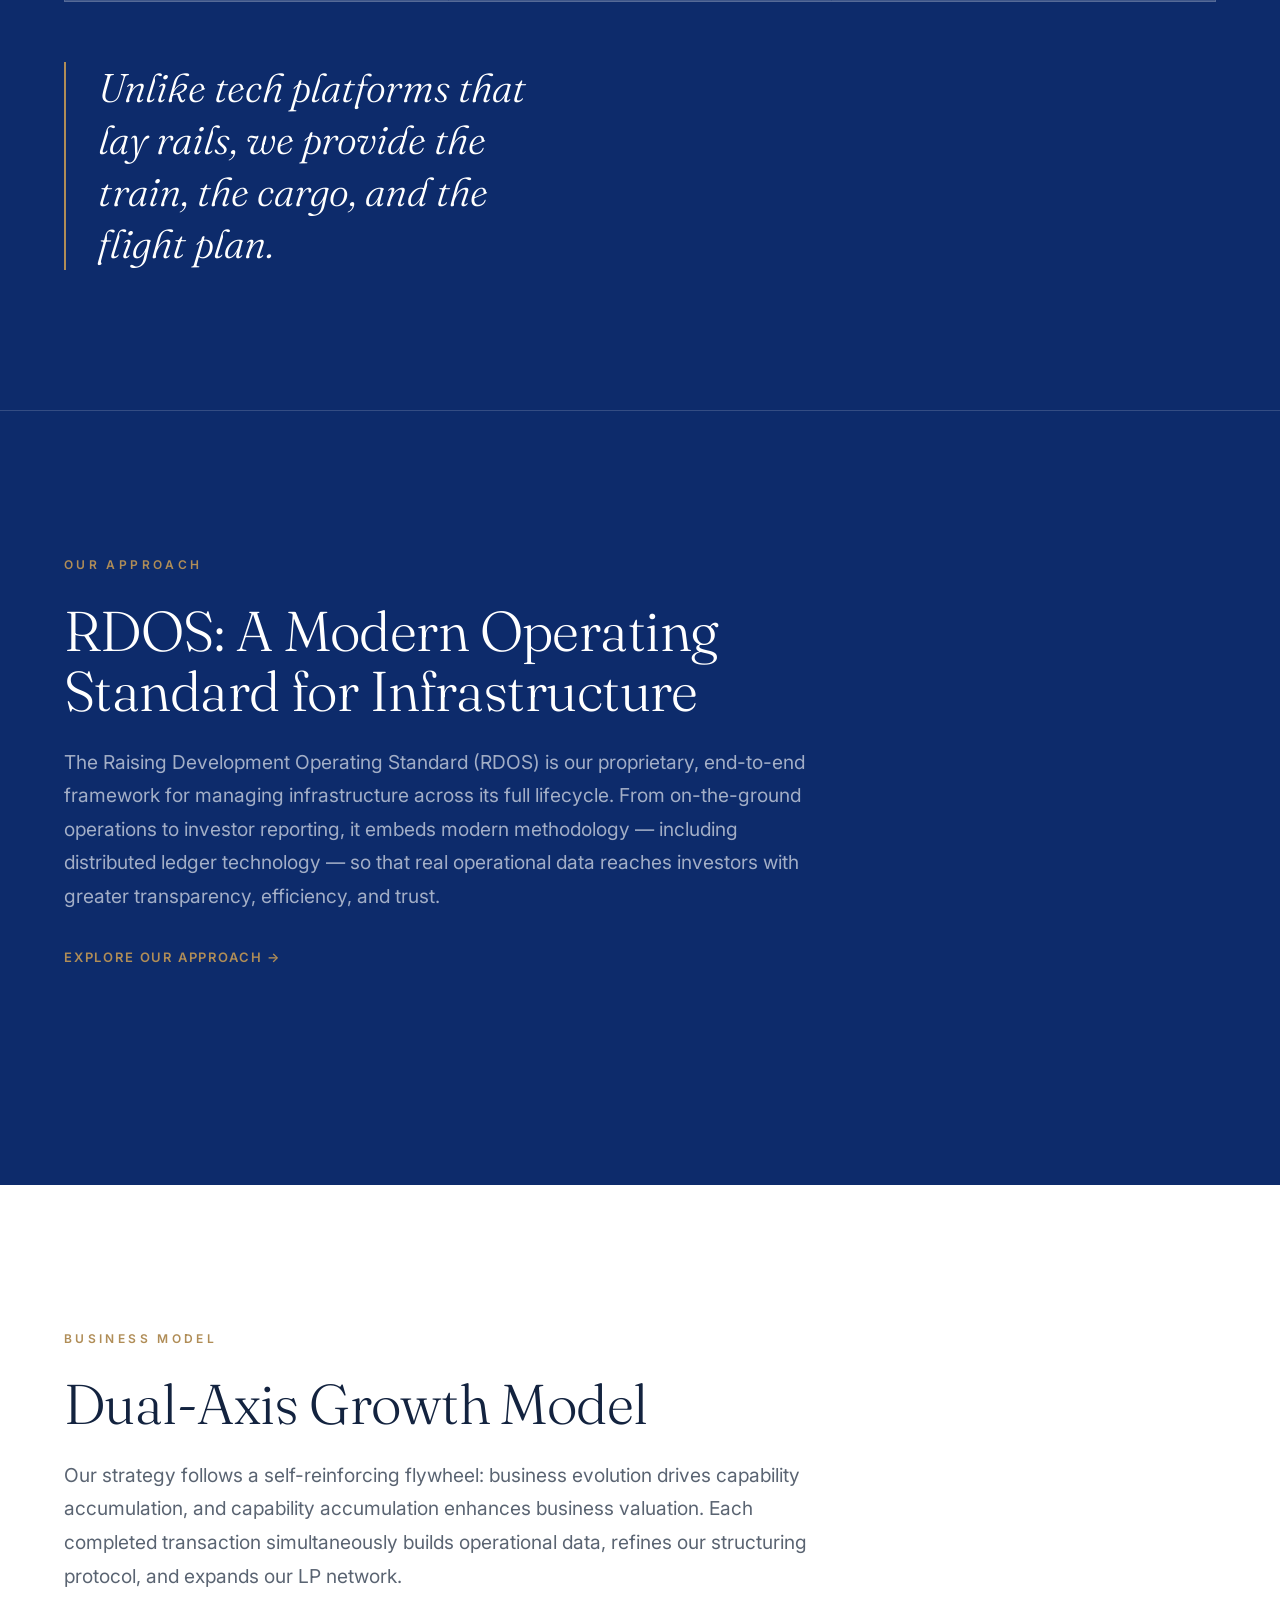
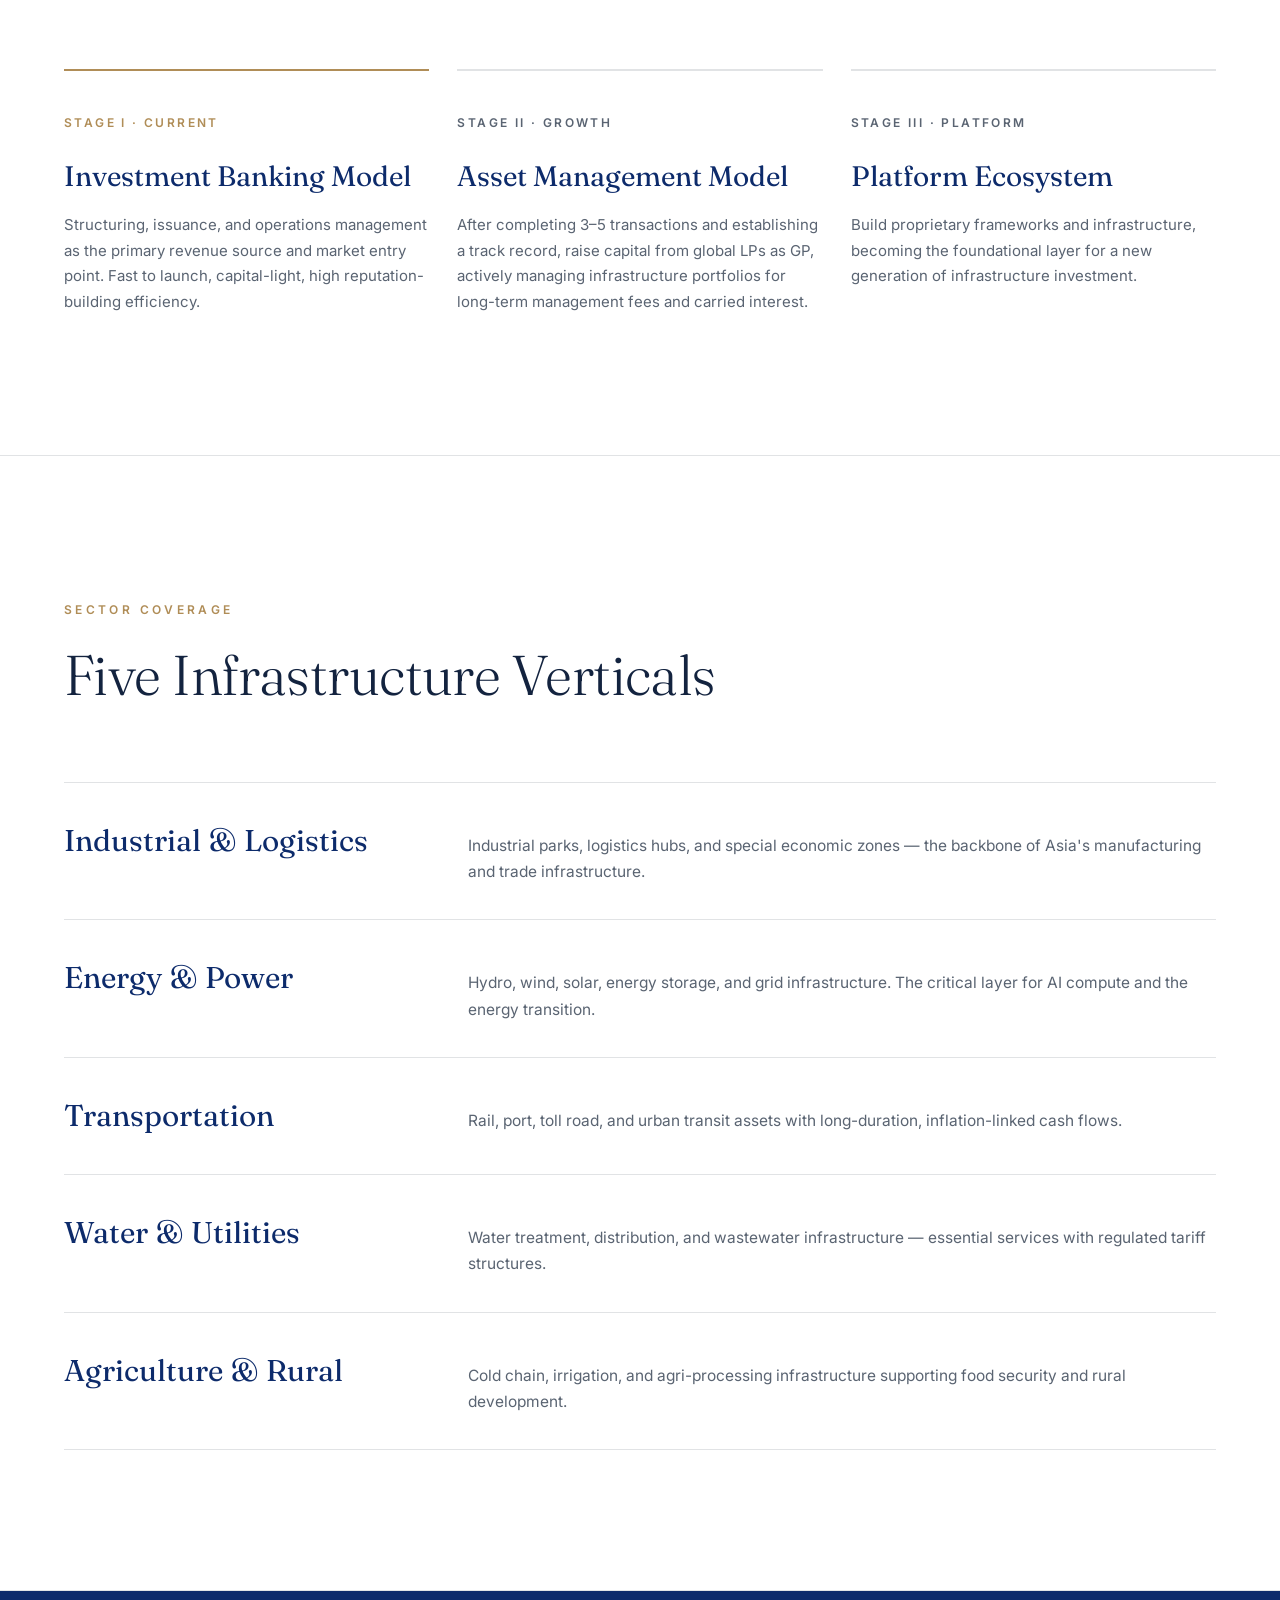
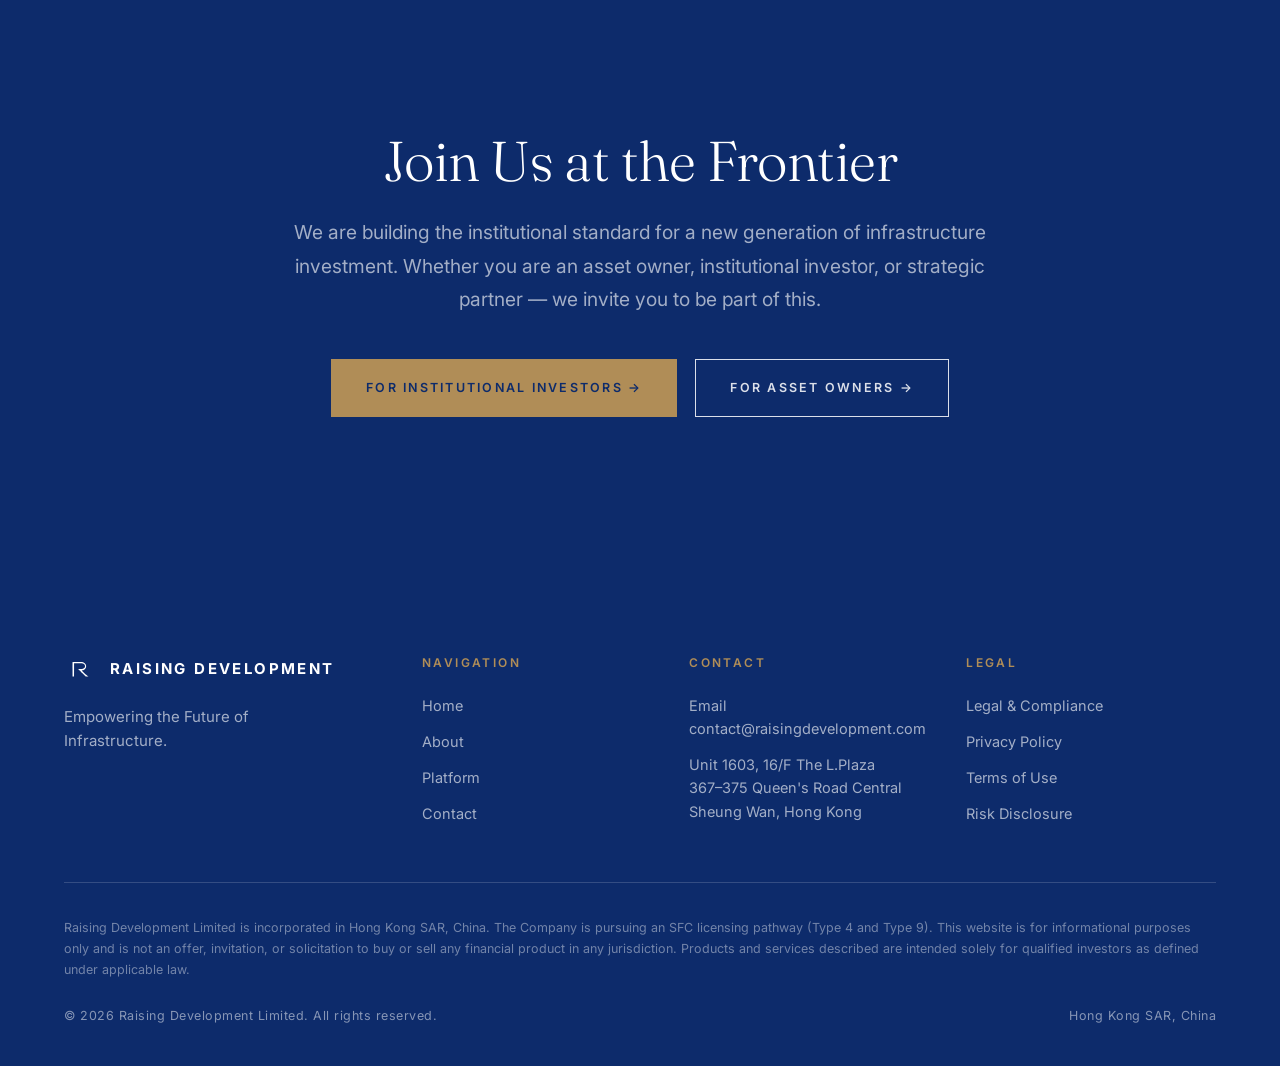
==== commit b5f23184: "Add files via upload" ====
--- a/index.html
+++ b/index.html
@@ -25,7 +25,355 @@
 <link rel="preconnect" href="https://fonts.googleapis.com">
 <link rel="preconnect" href="https://fonts.gstatic.com" crossorigin>
 <link href="https://fonts.googleapis.com/css2?family=Fraunces:ital,opsz,wght@0,9..144,300;0,9..144,400;0,9..144,600;0,9..144,700;1,9..144,400&family=Inter:wght@300;400;500;600&family=Noto+Serif+SC:wght@400;500;700&family=Noto+Sans+SC:wght@300;400;500&family=Noto+Serif+TC:wght@400;500;700&family=Noto+Sans+TC:wght@300;400;500&display=swap" rel="stylesheet">
-<link rel="stylesheet" href="/assets/css/styles.css">
+<style>
+/* =========================================================================
+   Raising Development Limited — Brand Stylesheet
+   Self-owned static rebuild. No external platform dependency.
+   Palette  : navy #0F1B2A · royal #1F3864 · brand #1B2F6E · gold #B08D57
+              ivory #F5F1EA · white #FFFFFF
+   Type     : Cormorant Garamond / Noto Serif SC (display) · Inter / Noto Sans SC (body)
+   ========================================================================= */
+
+:root{
+  --navy:#0D2B6B;
+  --royal:#0D2B6B;
+  --brand:#0D2B6B;
+  --gold:#B08D57;
+  --gold-soft:#c9a878;
+  --ivory:#FFFFFF;
+  --white:#FFFFFF;
+  --ink:#13233f;
+  --muted:#5A6472;
+  --muted-light:rgba(255,255,255,.62);
+  --line:rgba(15,27,42,.12);
+  --line-light:rgba(255,255,255,.16);
+  --serif:"Fraunces","Noto Serif SC",Georgia,serif;
+  --sans:"Inter","Noto Sans SC",-apple-system,BlinkMacSystemFont,"Segoe UI",sans-serif;
+  --maxw:1280px;
+  --pad:clamp(20px,5vw,64px);
+  --ease:cubic-bezier(.22,.61,.36,1);
+}
+
+*{box-sizing:border-box;margin:0;padding:0}
+html{scroll-behavior:smooth;-webkit-text-size-adjust:100%}
+body{
+  font-family:var(--sans);
+  color:var(--ink);
+  background:var(--white);
+  line-height:1.6;
+  font-size:16px;
+  -webkit-font-smoothing:antialiased;
+  text-rendering:optimizeLegibility;
+  overflow-x:hidden;
+}
+img,svg{max-width:100%;display:block}
+a{color:inherit;text-decoration:none}
+
+/* ---- Language visibility (trilingual) -------------------------------- */
+[data-lang]{display:none}
+html[data-locale="en"]      [data-lang="en"],
+html[data-locale="zh-Hant"] [data-lang="zh-Hant"],
+html[data-locale="zh-Hans"] [data-lang="zh-Hans"]{display:inline}
+html:not([data-locale]) [data-lang="en"]{display:inline}
+/* block-level translated wrappers keep block flow */
+p[data-lang],li[data-lang]{display:none}
+html[data-locale="en"]      p[data-lang="en"],
+html[data-locale="zh-Hant"] p[data-lang="zh-Hant"],
+html[data-locale="zh-Hans"] p[data-lang="zh-Hans"]{display:block}
+
+html[data-locale="zh-Hans"] .serif{font-family:"Noto Serif SC","Fraunces",serif;font-weight:400}
+html[data-locale="zh-Hant"] .serif{font-family:"Noto Serif TC","Noto Serif SC","Fraunces",serif;font-weight:400}
+html[data-locale="zh-Hans"] body{font-family:"Inter","Noto Sans SC",sans-serif}
+html[data-locale="zh-Hant"] body{font-family:"Inter","Noto Sans TC","Noto Sans SC",sans-serif}
+
+/* ---- Layout helpers -------------------------------------------------- */
+.wrap{max-width:var(--maxw);margin:0 auto;padding-left:var(--pad);padding-right:var(--pad)}
+.section{padding:clamp(72px,11vw,140px) 0}
+.section--navy{background:var(--navy);color:var(--white)}
+.section--ivory{background:var(--ivory);border-top:1px solid var(--line);border-bottom:1px solid var(--line)}
+.section--white{background:var(--white)}
+.eyebrow{
+  font-family:var(--sans);
+  font-size:12px;font-weight:600;letter-spacing:.28em;text-transform:uppercase;
+  color:var(--gold);margin-bottom:26px;display:inline-block;
+}
+.serif{font-family:var(--serif);font-weight:300;line-height:1.08;letter-spacing:-.01em}
+h1.serif{font-weight:300}
+.h-xl{font-size:clamp(40px,7vw,82px)}
+.h-lg{font-size:clamp(32px,5vw,56px)}
+.h-md{font-size:clamp(26px,3.4vw,40px)}
+.lead{font-size:clamp(17px,1.5vw,20px);color:var(--muted);max-width:62ch;line-height:1.75}
+.section--navy .lead{color:var(--muted-light)}
+.muted{color:var(--muted)}
+
+/* ---- Buttons --------------------------------------------------------- */
+.btn{
+  display:inline-flex;align-items:center;gap:.6em;
+  font-family:var(--sans);font-size:12.5px;font-weight:600;
+  letter-spacing:.18em;text-transform:uppercase;
+  padding:18px 34px;border:1px solid transparent;cursor:pointer;
+  transition:all .35s var(--ease);white-space:nowrap;
+}
+.btn--solid{background:var(--gold);color:var(--navy);border-color:var(--gold)}
+.btn--solid:hover{background:var(--gold-soft);border-color:var(--gold-soft)}
+.btn--ghost{background:transparent;color:inherit;border-color:currentColor;opacity:.85}
+.btn--ghost:hover{opacity:1;background:rgba(255,255,255,.06)}
+.section--ivory .btn--ghost,.section--white .btn--ghost{border-color:var(--line)}
+.section--ivory .btn--ghost:hover,.section--white .btn--ghost:hover{background:rgba(15,27,42,.04)}
+.link-arrow{
+  font-family:var(--sans);font-size:13px;font-weight:600;letter-spacing:.14em;
+  text-transform:uppercase;color:var(--gold);display:inline-flex;align-items:center;gap:.5em;
+  transition:gap .3s var(--ease);
+}
+.link-arrow:hover{gap:.9em}
+
+/* ---- Header / Nav ---------------------------------------------------- */
+.site-header{
+  position:fixed;top:0;left:0;right:0;z-index:100;
+  transition:background .4s var(--ease),box-shadow .4s var(--ease);
+  background:transparent;
+}
+.site-header.scrolled{background:rgba(15,27,42,.96);box-shadow:0 1px 0 rgba(255,255,255,.06)}
+.nav{display:flex;align-items:center;justify-content:space-between;height:84px;color:#fff}
+.brand{display:flex;align-items:center;gap:14px;font-weight:700;letter-spacing:.16em;font-size:15px;text-transform:uppercase}
+.brand .logo,.brand svg.logo{width:32px;height:32px;min-width:32px;flex:none;display:block;color:inherit}
+.brand .logo svg{width:100%;height:100%;display:block}
+.nav-links{display:flex;align-items:center;gap:38px}
+.nav-links a{
+  font-size:13px;font-weight:500;letter-spacing:.14em;text-transform:uppercase;
+  color:rgba(255,255,255,.72);transition:color .25s;position:relative;padding:6px 0;
+}
+.nav-links a:hover,.nav-links a.active{color:#fff}
+.nav-links a.active::after{content:"";position:absolute;left:0;right:0;bottom:-2px;height:1px;background:var(--gold)}
+.lang{display:flex;align-items:center;gap:10px;margin-left:8px}
+.lang button{
+  background:none;border:none;cursor:pointer;color:rgba(255,255,255,.5);
+  font-family:var(--sans);font-size:13px;font-weight:600;letter-spacing:.05em;padding:2px;transition:color .25s;
+}
+.lang button:hover{color:rgba(255,255,255,.85)}
+.lang button.active{color:var(--gold)}
+.lang .sep{color:rgba(255,255,255,.25)}
+.burger{display:none;background:none;border:none;cursor:pointer;width:30px;height:22px;position:relative}
+.burger span{position:absolute;left:0;right:0;height:2px;background:#fff;transition:.3s var(--ease)}
+.burger span:nth-child(1){top:0}.burger span:nth-child(2){top:10px}.burger span:nth-child(3){top:20px}
+
+/* mobile drawer */
+.drawer{
+  position:fixed;inset:0;z-index:99;background:var(--navy);
+  display:flex;flex-direction:column;justify-content:center;align-items:center;gap:30px;
+  opacity:0;visibility:hidden;transition:.4s var(--ease);
+}
+.drawer.open{opacity:1;visibility:visible}
+.drawer a{color:#fff;font-family:var(--serif);font-size:30px;font-weight:300}
+.drawer .lang{display:flex;margin-top:24px}
+.drawer .lang button{color:rgba(255,255,255,.6);font-size:16px}
+.drawer .lang button.active{color:var(--gold)}
+.drawer-close{position:absolute;top:30px;right:var(--pad);background:none;border:none;color:#fff;font-size:28px;cursor:pointer;line-height:1}
+
+/* ---- Hero ------------------------------------------------------------ */
+.hero{
+  position:relative;min-height:100vh;display:flex;align-items:center;
+  background:var(--royal);color:#fff;overflow:hidden;
+  padding:104px 0 56px;
+}
+.hero::before{
+  content:"";position:absolute;inset:0;
+  background-image:
+    linear-gradient(rgba(255,255,255,.045) 1px,transparent 1px),
+    linear-gradient(90deg,rgba(255,255,255,.045) 1px,transparent 1px);
+  background-size:96px 96px;
+  -webkit-mask-image:radial-gradient(ellipse 80% 70% at 30% 50%,#000 30%,transparent 80%);
+  mask-image:radial-gradient(ellipse 80% 70% at 30% 50%,#000 30%,transparent 80%);
+}
+.hero::after{content:"";position:absolute;inset:0;background:linear-gradient(180deg,rgba(15,27,42,.25),rgba(31,56,100,0) 40%,rgba(15,27,42,.55))}
+.hero .wrap{position:relative;z-index:2;width:100%}
+.hero h1{font-size:clamp(40px,6.2vw,88px);line-height:1.06;margin-bottom:.45em;max-width:19ch}
+.hero .sub{font-family:var(--serif);font-weight:300;font-size:clamp(19px,2.5vw,31px);color:rgba(255,255,255,.7);margin-bottom:2em;letter-spacing:.01em}
+html[data-locale="zh-Hant"] .hero .sub,html[data-locale="zh-Hans"] .hero .sub{font-family:"Noto Serif SC",var(--serif)}
+.hero-actions{display:flex;gap:18px;flex-wrap:wrap}
+.scroll-cue{position:absolute;bottom:36px;left:50%;transform:translateX(-50%);z-index:2;color:rgba(255,255,255,.4);font-size:11px;letter-spacing:.25em;text-transform:uppercase;display:flex;flex-direction:column;align-items:center;gap:10px}
+.scroll-cue::after{content:"";width:1px;height:46px;background:linear-gradient(rgba(255,255,255,.5),transparent);animation:cue 2s var(--ease) infinite}
+@keyframes cue{0%{transform:scaleY(0);transform-origin:top}50%{transform:scaleY(1);transform-origin:top}50.1%{transform-origin:bottom}100%{transform:scaleY(0);transform-origin:bottom}}
+
+/* ---- Section heading block ------------------------------------------ */
+.sec-head{max-width:760px;margin-bottom:clamp(48px,6vw,76px)}
+.sec-head.center{margin-left:auto;margin-right:auto;text-align:center}
+.sec-head .lead{margin-top:24px}
+
+/* ---- Cards / grids --------------------------------------------------- */
+.grid{display:grid;gap:28px}
+.grid-3{grid-template-columns:repeat(3,1fr)}
+.grid-2{grid-template-columns:repeat(2,1fr)}
+.card{
+  background:var(--white);padding:clamp(28px,3vw,42px);
+  border:1px solid var(--line);transition:transform .4s var(--ease),box-shadow .4s var(--ease);
+}
+.section--ivory .card{box-shadow:0 1px 2px rgba(15,27,42,.04)}
+.card:hover{transform:translateY(-4px);box-shadow:0 24px 50px -28px rgba(15,27,42,.28)}
+.card h3{font-family:var(--serif);font-weight:400;font-size:clamp(21px,2vw,27px);margin-bottom:16px;color:var(--navy);line-height:1.2}
+.card p{color:var(--muted);font-size:15.5px;line-height:1.72}
+.card--dark{background:rgba(255,255,255,.03);border-color:var(--line-light)}
+.card--dark h3{color:#fff}
+.card--dark p{color:var(--muted-light)}
+
+/* ---- Stat band ------------------------------------------------------- */
+.stats{display:grid;grid-template-columns:repeat(3,1fr)}
+.stat{padding:clamp(30px,4vw,56px) clamp(20px,3vw,44px);position:relative}
+.stat + .stat::before{content:"";position:absolute;left:0;top:18%;bottom:18%;width:1px;background:var(--line)}
+.section--navy .stat + .stat::before{background:var(--line-light)}
+.stat .num{font-family:var(--serif);font-weight:400;font-size:clamp(40px,5.5vw,72px);color:var(--royal);line-height:1;letter-spacing:-.02em}
+.section--navy .stat .num{color:#fff}
+.stat .label{margin-top:18px;font-size:14.5px;color:var(--muted);line-height:1.4}
+.section--navy .stat .label{color:var(--muted-light)}
+.stat .src{margin-top:8px;font-size:12px;letter-spacing:.08em;text-transform:uppercase;color:rgba(15,27,42,.4)}
+.section--navy .stat .src{color:rgba(255,255,255,.4)}
+
+/* ---- Quote ----------------------------------------------------------- */
+.pullquote{font-family:var(--serif);font-weight:300;font-style:italic;font-size:clamp(24px,3.4vw,40px);line-height:1.3;color:#fff;max-width:20ch;margin-top:60px;border-left:2px solid var(--gold);padding-left:32px}
+html[data-locale="zh-Hant"] .pullquote,html[data-locale="zh-Hans"] .pullquote{font-family:"Noto Serif SC",var(--serif);font-style:normal}
+
+/* ---- Differentiation pillars ---------------------------------------- */
+.pillars{display:grid;grid-template-columns:repeat(3,1fr);gap:1px;background:var(--line-light);border:1px solid var(--line-light)}
+.pillar{background:rgba(255,255,255,.05);padding:clamp(32px,3.5vw,48px)}
+.pillar .idx{font-family:var(--serif);font-size:34px;color:var(--gold);font-weight:400;margin-bottom:22px;display:block}
+.pillar h3{font-family:var(--serif);font-weight:400;font-size:23px;color:#fff;margin-bottom:14px;line-height:1.25}
+.pillar p{color:var(--muted-light);font-size:15px;line-height:1.7}
+
+/* ---- Stage / flywheel timeline -------------------------------------- */
+.stages{display:grid;grid-template-columns:repeat(3,1fr);gap:28px;margin-top:20px}
+.stage{padding:38px 0 0;border-top:2px solid var(--line)}
+.stage--current{border-top-color:var(--gold)}
+.stage .tag{font-size:12px;font-weight:600;letter-spacing:.2em;text-transform:uppercase;color:var(--muted)}
+.stage--current .tag{color:var(--gold)}
+.stage h3{font-family:var(--serif);font-weight:400;font-size:clamp(22px,2.2vw,29px);color:var(--navy);margin:18px 0 14px}
+.stage p{color:var(--muted);font-size:15px;line-height:1.72}
+
+/* ---- Sector list ----------------------------------------------------- */
+.sectors{border-top:1px solid var(--line)}
+.sector{display:grid;grid-template-columns:.5fr 1fr;gap:30px;padding:34px 0;border-bottom:1px solid var(--line);align-items:baseline;transition:padding-left .4s var(--ease)}
+.sector:hover{padding-left:14px}
+.sector h3{font-family:var(--serif);font-weight:400;font-size:clamp(22px,2.4vw,30px);color:var(--navy)}
+.sector p{color:var(--muted);font-size:15.5px;line-height:1.7}
+@media(max-width:720px){.sector{grid-template-columns:1fr;gap:10px}}
+
+/* ---- CTA band -------------------------------------------------------- */
+.cta{text-align:center}
+.cta .h-lg{margin-bottom:24px}
+.cta-actions{display:flex;gap:18px;justify-content:center;flex-wrap:wrap;margin-top:42px}
+
+/* ---- About: founders ------------------------------------------------- */
+.founder{display:grid;grid-template-columns:.8fr 1.2fr;gap:clamp(28px,5vw,72px);padding:clamp(40px,5vw,68px) 0;border-bottom:1px solid var(--line)}
+.founder:last-child{border-bottom:none}
+.founder .who .name{font-family:var(--serif);font-weight:400;font-size:clamp(30px,3.6vw,46px);color:var(--navy);line-height:1.05}
+.founder .who .name small{display:block;font-family:var(--sans);font-size:14px;letter-spacing:.04em;color:var(--muted);margin-top:8px;font-weight:400}
+.founder .who .role{margin-top:18px;font-size:12px;font-weight:600;letter-spacing:.2em;text-transform:uppercase;color:var(--gold)}
+.founder .bio p{color:var(--muted);font-size:16px;line-height:1.8;margin-bottom:18px}
+.founder .bio p:last-child{margin-bottom:0}
+@media(max-width:760px){.founder{grid-template-columns:1fr;gap:24px}}
+
+/* ---- Capability triangle -------------------------------------------- */
+.triangle-wrap{display:grid;grid-template-columns:1fr 1fr;gap:clamp(36px,5vw,72px);align-items:center}
+.tri-visual{position:relative;aspect-ratio:1.1/1;display:flex;align-items:center;justify-content:center}
+.cap-cards{display:grid;gap:22px}
+.cap{padding:26px 28px;border:1px solid var(--line);border-left:3px solid var(--gold);background:#fff}
+.cap h3{font-family:var(--serif);font-weight:400;font-size:22px;color:var(--navy);margin-bottom:10px}
+.cap p{color:var(--muted);font-size:15px;line-height:1.7}
+@media(max-width:860px){.triangle-wrap{grid-template-columns:1fr}}
+
+/* ---- Company facts --------------------------------------------------- */
+.facts{display:grid;grid-template-columns:repeat(2,1fr);gap:1px;background:var(--line);border:1px solid var(--line)}
+.fact{background:var(--white);padding:30px 34px}
+.fact .k{font-size:12px;font-weight:600;letter-spacing:.18em;text-transform:uppercase;color:var(--gold);margin-bottom:10px}
+.fact .v{font-size:16px;color:var(--navy);line-height:1.5}
+@media(max-width:640px){.facts{grid-template-columns:1fr}}
+
+/* ---- Platform / RDOS architecture ----------------------------------- */
+.rdos-hero{padding-top:clamp(150px,18vh,210px)}
+.rdos-mark{font-family:var(--serif);font-size:clamp(60px,9vw,120px);color:var(--gold);font-weight:400;letter-spacing:.04em;line-height:1}
+.arch{display:grid;gap:18px;margin-top:20px}
+.layer{
+  display:grid;grid-template-columns:130px 1fr;gap:clamp(20px,3vw,44px);align-items:start;
+  background:rgba(255,255,255,.03);border:1px solid var(--line-light);
+  padding:clamp(24px,3vw,38px);transition:background .35s var(--ease),transform .35s var(--ease);
+}
+.layer:hover{background:rgba(255,255,255,.06);transform:translateX(6px)}
+.layer .ln{font-family:var(--serif);color:var(--gold);font-size:13px;font-weight:600;letter-spacing:.2em;text-transform:uppercase}
+.layer .ln b{display:block;font-family:var(--serif);font-size:clamp(34px,4vw,52px);font-weight:400;color:#fff;letter-spacing:0;margin-top:6px}
+.layer h3{font-family:var(--serif);font-weight:400;font-size:clamp(22px,2.4vw,30px);color:#fff;margin-bottom:18px}
+.layer ul{list-style:none;display:grid;gap:12px}
+.layer li{color:var(--muted-light);font-size:15px;line-height:1.6;padding-left:22px;position:relative}
+.layer li::before{content:"";position:absolute;left:0;top:.6em;width:8px;height:1px;background:var(--gold)}
+@media(max-width:640px){.layer{grid-template-columns:1fr;gap:16px}}
+
+/* ---- Contact --------------------------------------------------------- */
+.contact-grid{display:grid;grid-template-columns:1.3fr 1fr;gap:clamp(40px,6vw,90px)}
+@media(max-width:880px){.contact-grid{grid-template-columns:1fr;gap:50px}}
+input[type=hidden]{display:none !important}
+.field{margin-bottom:26px}
+.field label{display:block;font-size:12px;font-weight:600;letter-spacing:.18em;text-transform:uppercase;color:var(--muted);margin-bottom:10px}
+.field input,.field select,.field textarea{
+  width:100%;font-family:var(--sans);font-size:16px;color:var(--navy);
+  padding:14px 0;border:none;border-bottom:1px solid var(--line);background:transparent;transition:border-color .3s;
+}
+.field input:focus,.field select:focus,.field textarea:focus{outline:none;border-bottom-color:var(--gold)}
+.field textarea{resize:vertical;min-height:120px}
+.aside-block{padding:34px;background:#fff;border:1px solid var(--line);margin-bottom:24px}
+.aside-block h3{font-family:var(--serif);font-weight:400;font-size:26px;color:var(--navy);margin-bottom:14px}
+.aside-block p{color:var(--muted);font-size:15.5px;line-height:1.7;margin-bottom:20px}
+.contact-meta{display:grid;gap:26px;margin-top:8px}
+.cm .k{font-size:12px;font-weight:600;letter-spacing:.18em;text-transform:uppercase;color:var(--gold);margin-bottom:8px}
+.cm .v{color:var(--navy);font-size:16px;line-height:1.55}
+.form-note{font-size:13px;color:var(--muted);margin-top:8px}
+.form-status{margin-top:18px;font-size:14px;display:none}
+.form-status.show{display:block}
+.form-status.ok{color:#2c7a4b}
+.form-status.err{color:#b03a3a}
+
+/* ---- Footer ---------------------------------------------------------- */
+.site-footer{background:var(--navy);color:#fff;padding:clamp(64px,8vw,96px) 0 40px}
+.footer-top{display:grid;grid-template-columns:1.4fr 1fr 1fr 1.1fr;gap:40px;padding-bottom:56px;border-bottom:1px solid var(--line-light)}
+.footer-brand .brand{margin-bottom:20px}
+.footer-brand p{color:var(--muted-light);font-size:15px;max-width:30ch}
+.fcol h4{font-size:12px;font-weight:600;letter-spacing:.2em;text-transform:uppercase;color:var(--gold);margin-bottom:22px}
+.fcol ul{list-style:none;display:grid;gap:13px}
+.fcol a,.fcol li{color:var(--muted-light);font-size:14.5px;transition:color .25s}
+.fcol a:hover{color:#fff}
+.fcol .addr{line-height:1.6}
+.footer-legal{padding-top:34px;display:flex;flex-direction:column;gap:18px}
+.footer-legal .disc{color:rgba(255,255,255,.42);font-size:12.5px;line-height:1.7}
+.footer-bottom{display:flex;justify-content:space-between;gap:20px;flex-wrap:wrap;color:rgba(255,255,255,.5);font-size:12.5px;letter-spacing:.04em;padding-top:8px}
+@media(max-width:900px){.footer-top{grid-template-columns:1fr 1fr}.footer-brand{grid-column:1/-1}}
+@media(max-width:520px){.footer-top{grid-template-columns:1fr}}
+
+/* ---- Reveal animation ------------------------------------------------ */
+.reveal{opacity:0;transform:translateY(26px);transition:opacity .9s var(--ease),transform .9s var(--ease)}
+.reveal.in{opacity:1;transform:none}
+@media(prefers-reduced-motion:reduce){.reveal{opacity:1;transform:none;transition:none}.scroll-cue::after{animation:none}}
+
+/* ---- Page hero (interior) ------------------------------------------- */
+.page-hero{background:var(--navy);color:#fff;padding:clamp(150px,20vh,240px) 0 clamp(60px,8vw,110px)}
+.page-hero h1{margin-top:18px}
+.page-hero .lead{color:var(--muted-light);margin-top:26px}
+
+/* ---- Responsive nav -------------------------------------------------- */
+@media(max-width:980px){
+  .nav-links{display:none}
+  .nav .lang{display:none}
+  .burger{display:block}
+  .grid-3,.stages{grid-template-columns:1fr}
+  .pillars{grid-template-columns:1fr;gap:1px}
+  .triangle-wrap{grid-template-columns:1fr}
+}
+@media(max-width:680px){
+  .grid-2,.facts{grid-template-columns:1fr}
+  .stat + .stat::before{display:none}
+  .stats{gap:1px;background:var(--line)}
+  .section--navy .stats{background:var(--line-light)}
+  .stat{background:var(--white)}
+  .section--navy .stat{background:var(--navy)}
+}
+
+</style>
 </head>
 <body>
 
@@ -262,7 +610,183 @@
 <!-- ============ FOOTER (placeholder, injected) ============ -->
 <div data-footer></div>
 
-<script src="/assets/js/footer.js"></script>
-<script src="/assets/js/main.js"></script>
+<script>
+/* Shared footer — injected into every page; edited in ONE place. */
+(function () {
+  var LOGO = '<svg class="logo" viewBox="0 0 10240 10240" aria-hidden="true"><g transform="translate(0,10240) scale(1,-1)" fill="currentColor"><path d="M2743 7405 c-10 -11 -13 -493 -13 -2335 0 -1999 2 -2323 14 -2336 12 -11 58 -14 239 -14 196 0 226 2 231 16 3 9 6 958 6 2110 l0 2094 1208 0 c1146 0 1402 -5 1457 -29 11 -5 49 -15 85 -22 36 -7 76 -19 90 -26 14 -7 40 -16 58 -19 17 -3 32 -10 32 -14 0 -4 18 -13 40 -20 22 -7 40 -16 40 -20 0 -3 16 -12 35 -20 19 -7 36 -19 39 -27 3 -7 11 -13 17 -13 16 0 26 -9 131 -114 99 -101 118 -122 118 -136 0 -6 7 -13 15 -16 8 -4 13 -10 10 -14 -3 -4 2 -13 10 -20 8 -7 15 -19 15 -26 0 -8 5 -14 11 -14 5 0 7 -4 4 -10 -3 -5 -2 -10 4 -10 6 0 13 -16 17 -35 3 -19 10 -35 14 -35 5 0 14 -26 20 -57 7 -32 17 -61 23 -65 15 -9 15 -291 0 -310 -5 -7 -16 -41 -23 -75 -7 -35 -16 -63 -21 -63 -4 0 -11 -15 -15 -34 -3 -19 -12 -37 -19 -39 -7 -3 -16 -18 -19 -33 -4 -16 -16 -34 -27 -42 -10 -7 -19 -18 -19 -23 0 -6 -16 -25 -35 -43 -19 -19 -35 -38 -35 -43 0 -12 -40 -48 -62 -56 -10 -4 -18 -10 -18 -15 0 -5 -24 -24 -52 -42 -29 -19 -55 -36 -58 -39 -6 -7 -53 -34 -90 -53 -14 -7 -28 -16 -31 -21 -3 -5 -8 -8 -10 -7 -7 2 -42 -10 -72 -26 -16 -8 -33 -12 -38 -8 -5 3 -9 1 -9 -4 0 -5 -21 -12 -46 -16 -26 -3 -53 -11 -59 -16 -7 -6 -53 -16 -101 -22 -49 -7 -92 -17 -96 -22 -5 -8 -204 -13 -620 -16 l-612 -5 226 -226 c125 -125 234 -229 242 -232 9 -4 16 -11 16 -16 0 -11 88 -101 98 -101 4 0 162 -155 352 -345 190 -190 348 -345 352 -345 4 0 162 -154 350 -343 189 -189 351 -346 361 -350 9 -3 17 -12 17 -18 0 -13 45 -59 74 -74 10 -5 18 -13 17 -17 -2 -11 32 -43 52 -51 9 -3 17 -13 17 -22 0 -8 6 -15 13 -15 7 0 64 -52 127 -115 l113 -115 429 0 c279 0 428 3 428 10 0 6 -7 10 -15 10 -7 0 -18 6 -22 13 -4 6 -21 19 -38 27 -16 8 -34 21 -38 27 -4 7 -15 13 -22 13 -8 0 -15 3 -15 8 0 8 -57 42 -66 39 -3 -1 -10 6 -15 16 -6 9 -15 17 -21 17 -6 0 -24 14 -40 30 -15 17 -31 30 -34 30 -8 0 -88 64 -97 78 -4 6 -13 12 -19 12 -6 0 -18 6 -27 14 -87 79 -119 106 -127 106 -5 0 -25 18 -44 40 -19 22 -39 40 -44 40 -15 0 -390 352 -836 787 -462 449 -630 615 -630 622 0 4 61 13 136 19 75 6 142 16 148 21 6 5 48 15 94 22 45 7 82 16 82 19 0 3 19 12 43 19 66 21 254 116 269 137 4 6 8 6 8 2 0 -8 80 48 111 78 9 8 20 15 25 15 12 0 254 242 254 254 0 5 11 24 25 42 14 18 25 37 25 42 0 6 6 12 13 15 7 3 19 23 27 46 7 23 16 41 20 41 4 0 13 18 20 40 7 22 17 40 21 40 5 0 11 16 15 35 3 19 10 35 15 35 5 0 6 6 3 14 -3 8 -1 17 5 20 6 4 13 29 17 57 4 27 10 52 14 54 5 3 6 14 3 25 -3 11 1 27 8 36 19 23 19 375 0 398 -7 9 -11 27 -9 41 3 14 2 25 -3 25 -4 0 -10 19 -14 43 -4 23 -11 47 -16 53 -6 7 -9 16 -8 20 1 5 -3 22 -9 37 -7 16 -12 33 -12 38 0 5 -4 9 -9 9 -5 0 -12 15 -16 33 -4 17 -13 42 -21 55 -8 12 -11 22 -7 22 5 0 0 5 -9 11 -10 5 -18 17 -18 24 0 8 -4 15 -8 15 -5 0 -14 16 -22 35 -8 19 -17 35 -22 35 -4 0 -8 5 -8 11 0 6 -14 28 -31 48 -17 20 -45 53 -62 74 -59 71 -124 137 -135 137 -6 0 -17 8 -24 18 -17 22 -84 72 -97 72 -5 0 -14 7 -19 16 -10 17 -24 26 -129 79 -40 20 -73 40 -73 45 0 5 -15 12 -32 15 -18 4 -46 15 -63 25 -16 10 -47 21 -67 25 -21 4 -38 11 -38 15 0 4 -28 13 -62 20 -35 6 -67 15 -73 20 -5 4 -50 13 -100 20 -49 7 -95 16 -100 21 -6 4 -75 11 -153 15 -78 4 -142 11 -142 15 0 5 -633 9 -1407 9 -1203 -1 -1410 -3 -1420 -15z"/></g></svg>';
+  var html =
+'<footer class="site-footer"><div class="wrap">' +
+  '<div class="footer-top">' +
+    '<div class="footer-brand">' +
+      '<a class="brand" href="index.html">' + LOGO +
+        '<span data-lang="en">Raising Development</span><span data-lang="zh-Hant">潤信發展</span><span data-lang="zh-Hans">润信发展</span></a>' +
+      '<p><span data-lang="en">Empowering the Future of Infrastructure.</span><span data-lang="zh-Hant">賦能未來基建。</span><span data-lang="zh-Hans">赋能未来基建。</span></p>' +
+    '</div>' +
+    '<div class="fcol">' +
+      '<h4><span data-lang="en">Navigation</span><span data-lang="zh-Hant">導航</span><span data-lang="zh-Hans">导航</span></h4>' +
+      '<ul>' +
+        '<li><a href="index.html"><span data-lang="en">Home</span><span data-lang="zh-Hant">首頁</span><span data-lang="zh-Hans">首页</span></a></li>' +
+        '<li><a href="about.html"><span data-lang="en">About</span><span data-lang="zh-Hant">關於我們</span><span data-lang="zh-Hans">关于我们</span></a></li>' +
+        '<li><a href="platform.html"><span data-lang="en">Platform</span><span data-lang="zh-Hant">平台</span><span data-lang="zh-Hans">平台</span></a></li>' +
+        '<li><a href="contact.html"><span data-lang="en">Contact</span><span data-lang="zh-Hant">聯絡我們</span><span data-lang="zh-Hans">联系我们</span></a></li>' +
+      '</ul>' +
+    '</div>' +
+    '<div class="fcol">' +
+      '<h4><span data-lang="en">Contact</span><span data-lang="zh-Hant">聯絡</span><span data-lang="zh-Hans">联系</span></h4>' +
+      '<ul>' +
+        '<li><span data-lang="en">Email</span><span data-lang="zh-Hant">電郵</span><span data-lang="zh-Hans">邮箱</span><br><a href="mailto:contact@raisingdevelopment.com">contact@raisingdevelopment.com</a></li>' +
+        '<li class="addr"><span data-lang="en">Unit 1603, 16/F The L.Plaza<br>367–375 Queen\'s Road Central<br>Sheung Wan, Hong Kong</span>' +
+          '<span data-lang="zh-Hant">香港上環皇后大道中 367–375 號<br>萬利商業大廈 16 樓 1603 室</span>' +
+          '<span data-lang="zh-Hans">香港上环皇后大道中 367–375 号<br>万利商业大厦 16 楼 1603 室</span></li>' +
+      '</ul>' +
+    '</div>' +
+    '<div class="fcol">' +
+      '<h4><span data-lang="en">Legal</span><span data-lang="zh-Hant">法律</span><span data-lang="zh-Hans">法律</span></h4>' +
+      '<ul>' +
+        '<li><span data-lang="en">Legal &amp; Compliance</span><span data-lang="zh-Hant">法律合規</span><span data-lang="zh-Hans">法律合规</span></li>' +
+        '<li><span data-lang="en">Privacy Policy</span><span data-lang="zh-Hant">私隱政策</span><span data-lang="zh-Hans">隐私政策</span></li>' +
+        '<li><span data-lang="en">Terms of Use</span><span data-lang="zh-Hant">使用條款</span><span data-lang="zh-Hans">使用条款</span></li>' +
+        '<li><span data-lang="en">Risk Disclosure</span><span data-lang="zh-Hant">風險披露</span><span data-lang="zh-Hans">风险披露</span></li>' +
+      '</ul>' +
+    '</div>' +
+  '</div>' +
+  '<div class="footer-legal">' +
+    '<p class="disc">' +
+      '<span data-lang="en">Raising Development Limited is incorporated in Hong Kong SAR, China. The Company is pursuing an SFC licensing pathway (Type 4 and Type 9). This website is for informational purposes only and is not an offer, invitation, or solicitation to buy or sell any financial product in any jurisdiction. Products and services described are intended solely for qualified investors as defined under applicable law.</span>' +
+      '<span data-lang="zh-Hant">潤信發展有限公司於中國香港特別行政區註冊成立，正積極推進香港證券及期貨事務監察委員會第 4 類及第 9 類受規管活動牌照申請。本網站僅作一般資訊參考，不構成任何要約、邀請或招募。所述產品及服務僅供適用法律所界定的合格投資者參考。</span>' +
+      '<span data-lang="zh-Hans">润信发展有限公司于中国香港特别行政区注册成立，正积极推进香港证券及期货事务监察委员会第 4 类及第 9 类受监管活动牌照申请。本网站仅作一般信息参考，不构成任何要约、邀请或招揽。所述产品及服务仅供适用法律所界定的合格投资者参考。</span>' +
+    '</p>' +
+    '<div class="footer-bottom">' +
+      '<span data-lang="en">© 2026 Raising Development Limited. All rights reserved.</span><span data-lang="zh-Hant">© 2026 潤信發展有限公司。保留所有權利。</span><span data-lang="zh-Hans">© 2026 润信发展有限公司。保留所有权利。</span>' +
+      '<span><span data-lang="en">Hong Kong SAR, China</span><span data-lang="zh-Hant">中國香港特別行政區</span><span data-lang="zh-Hans">中国香港特别行政区</span></span>' +
+    '</div>' +
+  '</div>' +
+'</div></footer>';
+  var mount = document.querySelector("[data-footer]");
+  if (mount) mount.outerHTML = html;
+})();
+
+</script>
+<script>
+/* Raising Development — site behaviour (trilingual, nav, reveal, form) */
+(function () {
+  "use strict";
+  var LOCALES = ["en", "zh-Hant", "zh-Hans"];
+  var LANG_HTML = { "en": "en", "zh-Hant": "zh-Hant", "zh-Hans": "zh-Hans" };
+  var STORE_KEY = "rd-locale";
+
+  function getStored() { try { return localStorage.getItem(STORE_KEY); } catch (e) { return null; } }
+  function store(loc) { try { localStorage.setItem(STORE_KEY, loc); } catch (e) {} }
+  function detectDefault() {
+    var stored = getStored();
+    if (stored && LOCALES.indexOf(stored) > -1) return stored;
+    var n = (navigator.language || "en").toLowerCase();
+    if (n.indexOf("zh") === 0) {
+      if (n.indexOf("hant") > -1 || n.indexOf("tw") > -1 || n.indexOf("hk") > -1 || n.indexOf("mo") > -1) return "zh-Hant";
+      return "zh-Hans";
+    }
+    return "en";
+  }
+  function applyLocale(loc) {
+    if (LOCALES.indexOf(loc) < 0) loc = "en";
+    document.documentElement.setAttribute("data-locale", loc);
+    document.documentElement.setAttribute("lang", LANG_HTML[loc]);
+    store(loc);
+    document.querySelectorAll(".lang button[data-set-locale]").forEach(function (b) {
+      b.classList.toggle("active", b.getAttribute("data-set-locale") === loc);
+    });
+    var wp = (loc === "en") ? "whitepaper-en.pdf" : "whitepaper-cn.pdf";
+    document.querySelectorAll("a[data-whitepaper]").forEach(function (a) { a.setAttribute("href", wp); });
+  }
+
+  applyLocale(detectDefault());
+
+  function ready(fn) {
+    if (document.readyState !== "loading") fn();
+    else document.addEventListener("DOMContentLoaded", fn);
+  }
+
+  function closeDrawer() {
+    var d = document.querySelector(".drawer");
+    if (d) d.classList.remove("open");
+    document.body.style.overflow = "";
+  }
+
+  ready(function () {
+    applyLocale(document.documentElement.getAttribute("data-locale") || "en");
+
+    document.querySelectorAll(".lang button[data-set-locale]").forEach(function (b) {
+      b.addEventListener("click", function () { applyLocale(b.getAttribute("data-set-locale")); closeDrawer(); });
+    });
+
+    var header = document.querySelector(".site-header");
+    var onScroll = function () {
+      if (!header) return;
+      if (window.scrollY > 40) header.classList.add("scrolled");
+      else header.classList.remove("scrolled");
+    };
+    onScroll();
+    window.addEventListener("scroll", onScroll, { passive: true });
+
+    var burger = document.querySelector(".burger");
+    var drawer = document.querySelector(".drawer");
+    if (burger && drawer) {
+      burger.addEventListener("click", function () { drawer.classList.add("open"); document.body.style.overflow = "hidden"; });
+      drawer.querySelectorAll("a, .drawer-close").forEach(function (el) { el.addEventListener("click", closeDrawer); });
+    }
+
+    var reveals = document.querySelectorAll(".reveal");
+    if ("IntersectionObserver" in window && reveals.length) {
+      var io = new IntersectionObserver(function (entries) {
+        entries.forEach(function (en) {
+          if (en.isIntersecting) { en.target.classList.add("in"); io.unobserve(en.target); }
+        });
+      }, { threshold: 0.08, rootMargin: "0px 0px -6% 0px" });
+      reveals.forEach(function (r) { io.observe(r); });
+    } else {
+      reveals.forEach(function (r) { r.classList.add("in"); });
+    }
+
+    var form = document.querySelector("form[data-contact]");
+    if (form) initForm(form);
+  });
+
+  function initForm(form) {
+    var status = form.querySelector(".form-status");
+    var endpoint = form.getAttribute("data-endpoint") || "";
+    form.addEventListener("submit", function (e) {
+      if (!endpoint || endpoint.indexOf("YOUR_") === 0) {
+        e.preventDefault();
+        var fd = new FormData(form);
+        var lines = [];
+        fd.forEach(function (v, k) { if (v) lines.push(k + ": " + v); });
+        var subject = encodeURIComponent("[Website enquiry] " + (fd.get("name") || ""));
+        var body = encodeURIComponent(lines.join("\n"));
+        window.location.href = "mailto:contact@raisingdevelopment.com?subject=" + subject + "&body=" + body;
+        return;
+      }
+      e.preventDefault();
+      var data = new FormData(form);
+      setStatus("", "");
+      var btn = form.querySelector("[type=submit]");
+      if (btn) btn.disabled = true;
+      fetch(endpoint, { method: "POST", body: data, headers: { Accept: "application/json" } })
+        .then(function (r) { return r.json().catch(function () { return {}; }).then(function (j) { return { ok: r.ok, j: j }; }); })
+        .then(function (res) {
+          if (res.ok) { form.reset(); setStatus("ok", form.getAttribute("data-ok") || "Thank you — your message has been sent."); }
+          else { setStatus("err", form.getAttribute("data-err") || "Something went wrong. Please email us directly."); }
+        })
+        .catch(function () { setStatus("err", form.getAttribute("data-err") || "Something went wrong. Please email us directly."); })
+        .finally(function () { if (btn) btn.disabled = false; });
+    });
+    function setStatus(kind, msg) {
+      if (!status) return;
+      status.className = "form-status" + (kind ? " show " + kind : "");
+      status.textContent = msg;
+    }
+  }
+})();
+
+</script>
 </body>
 </html>
